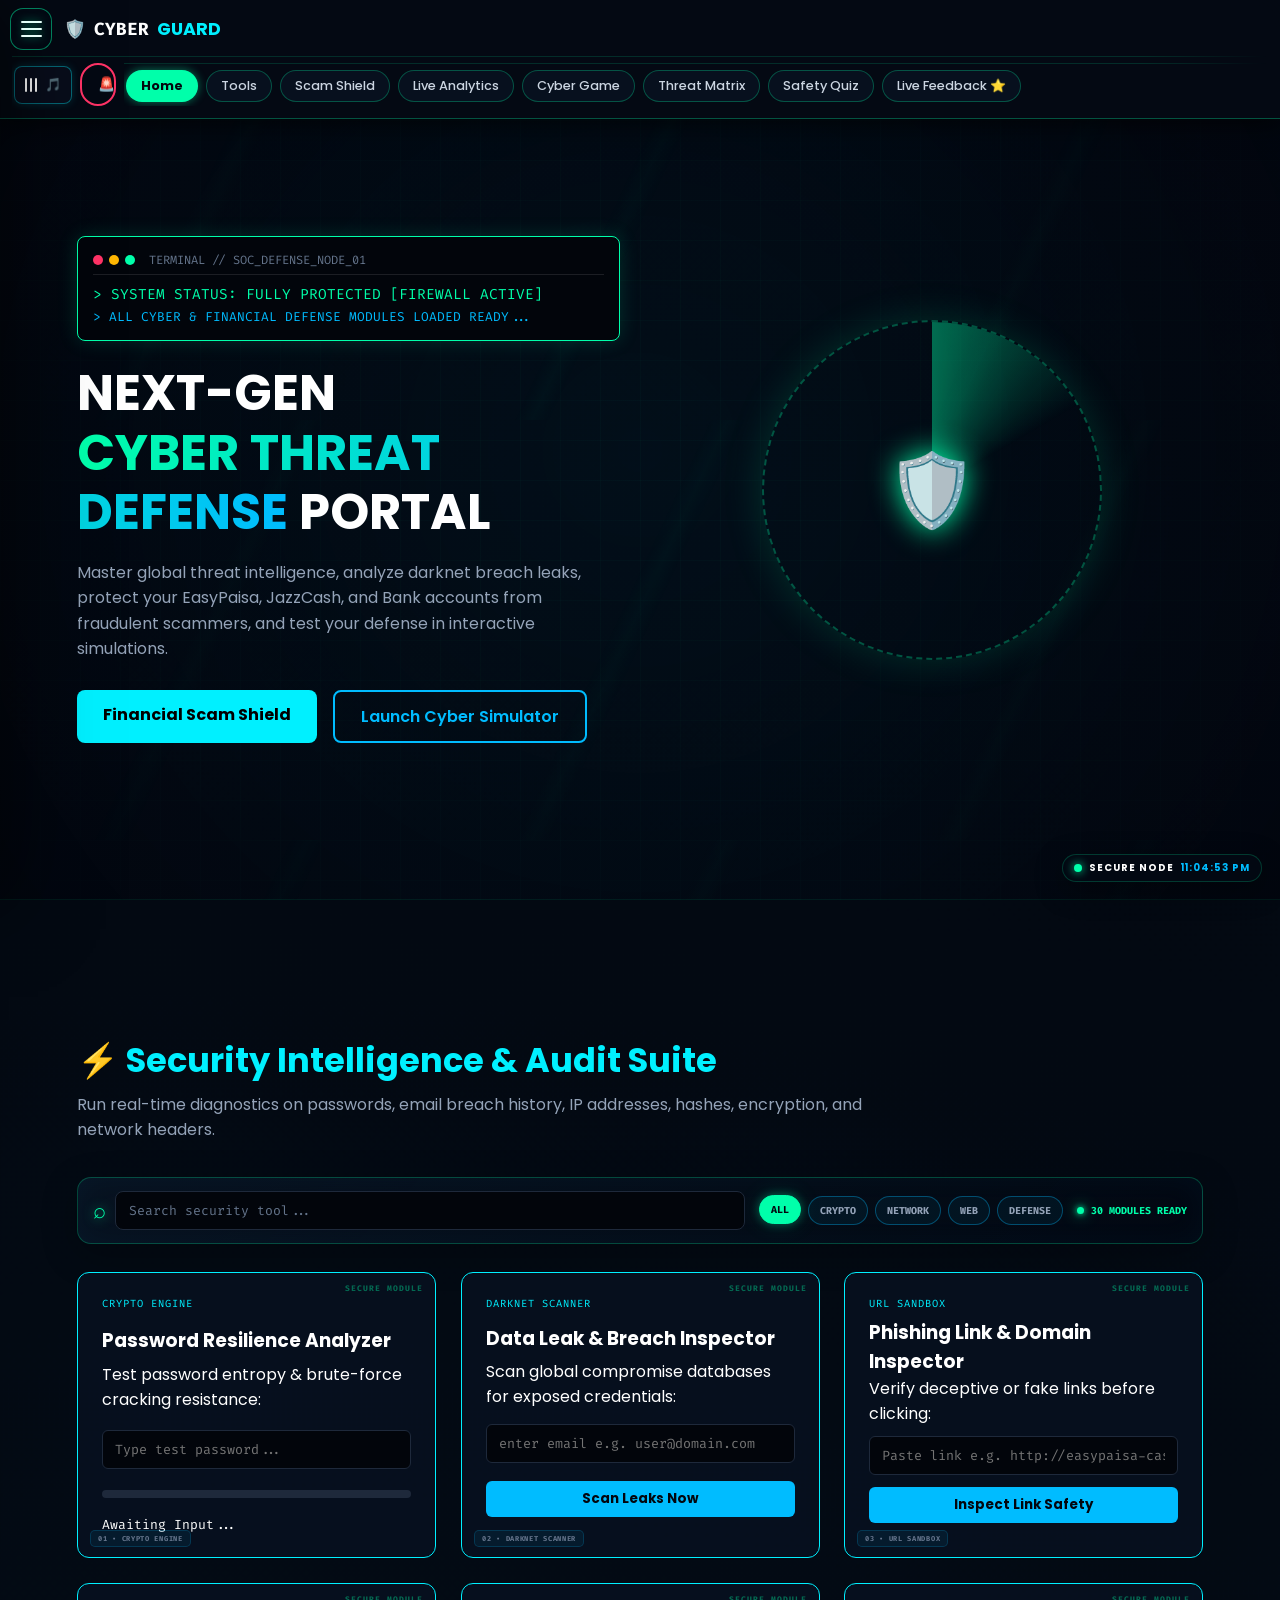
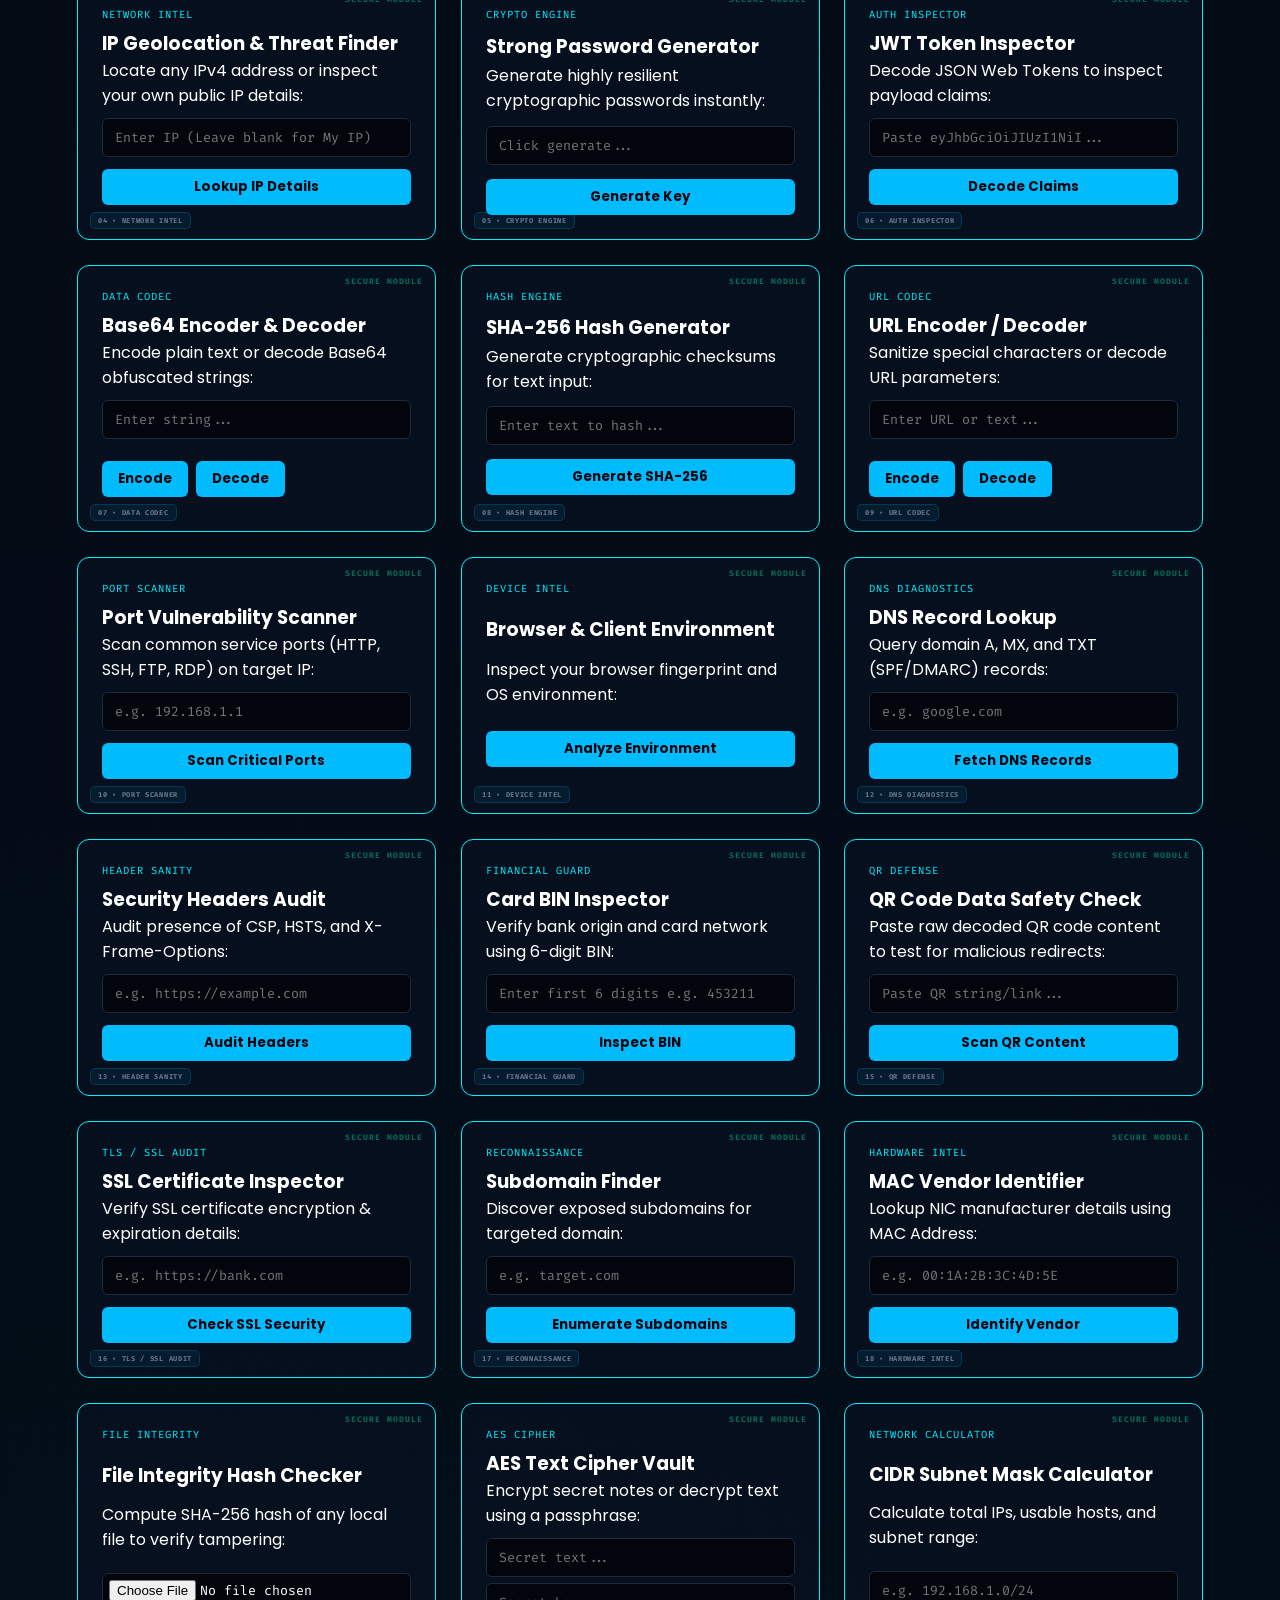
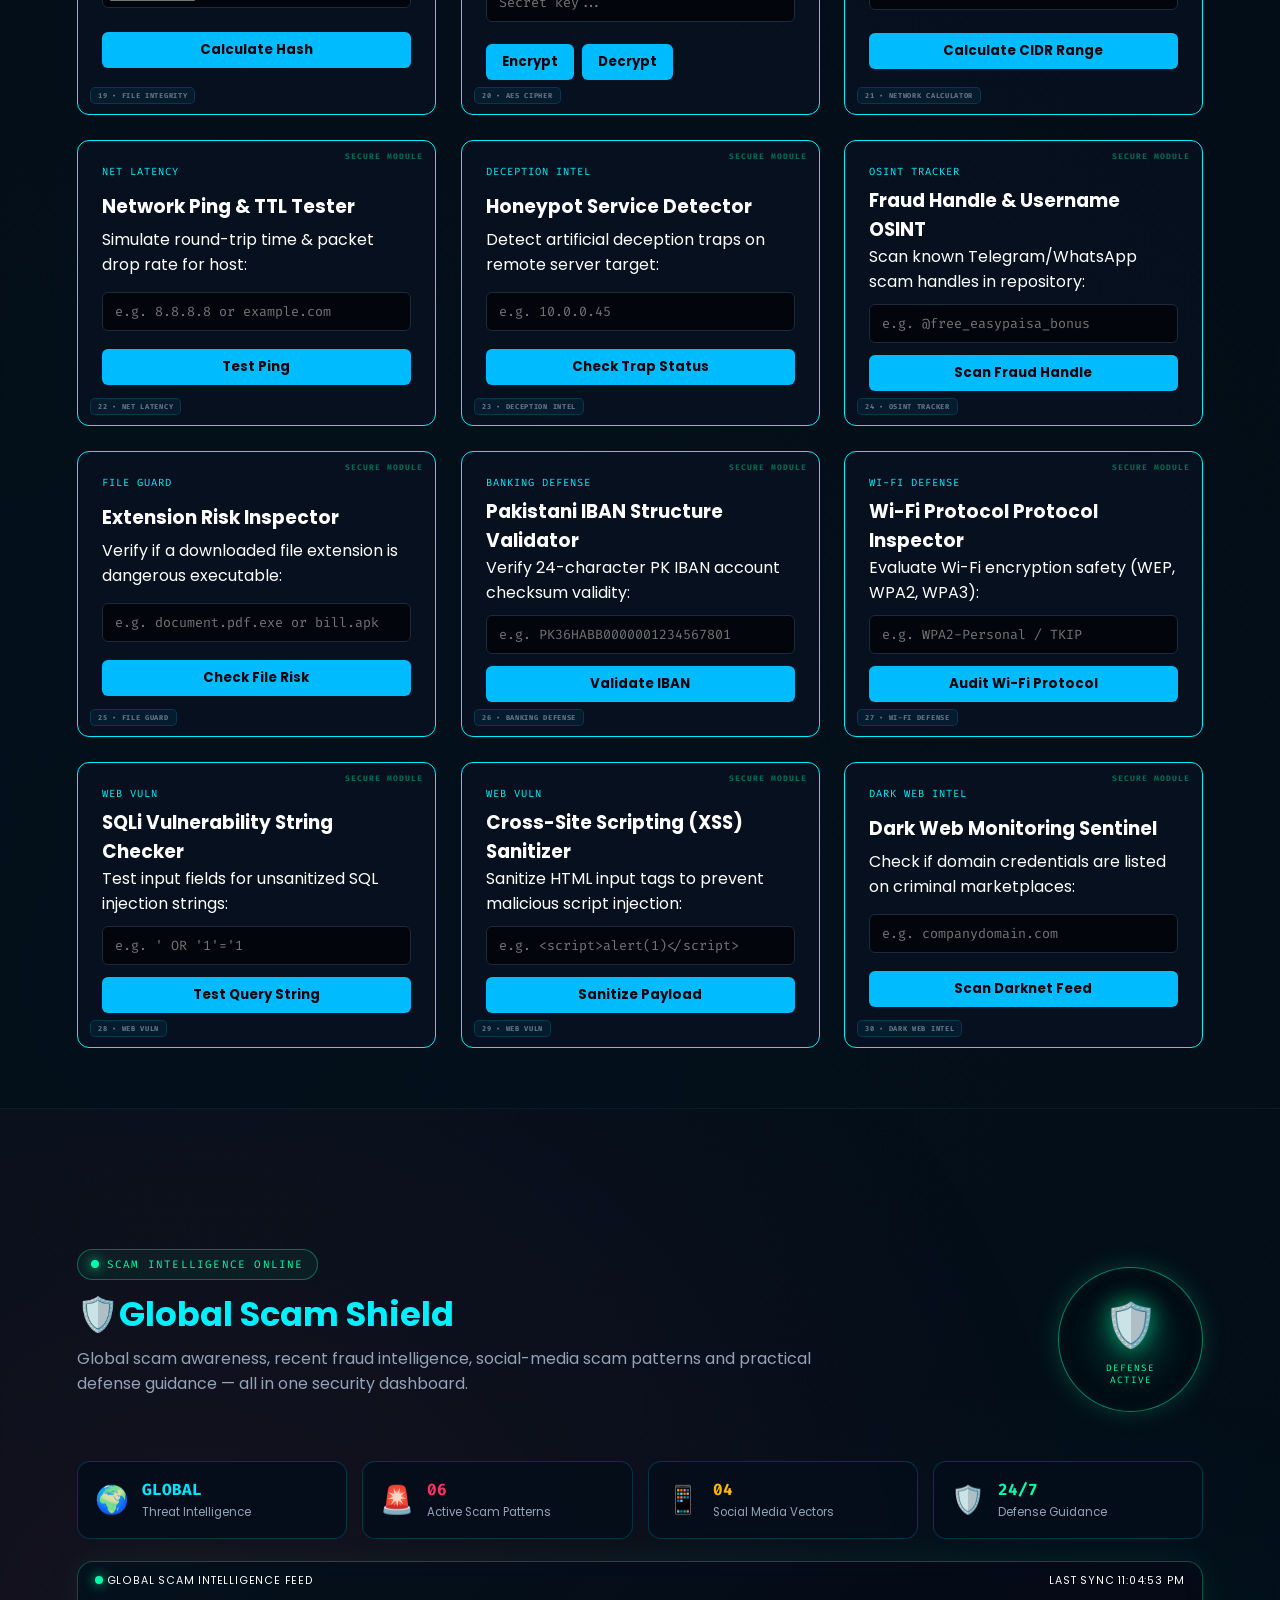
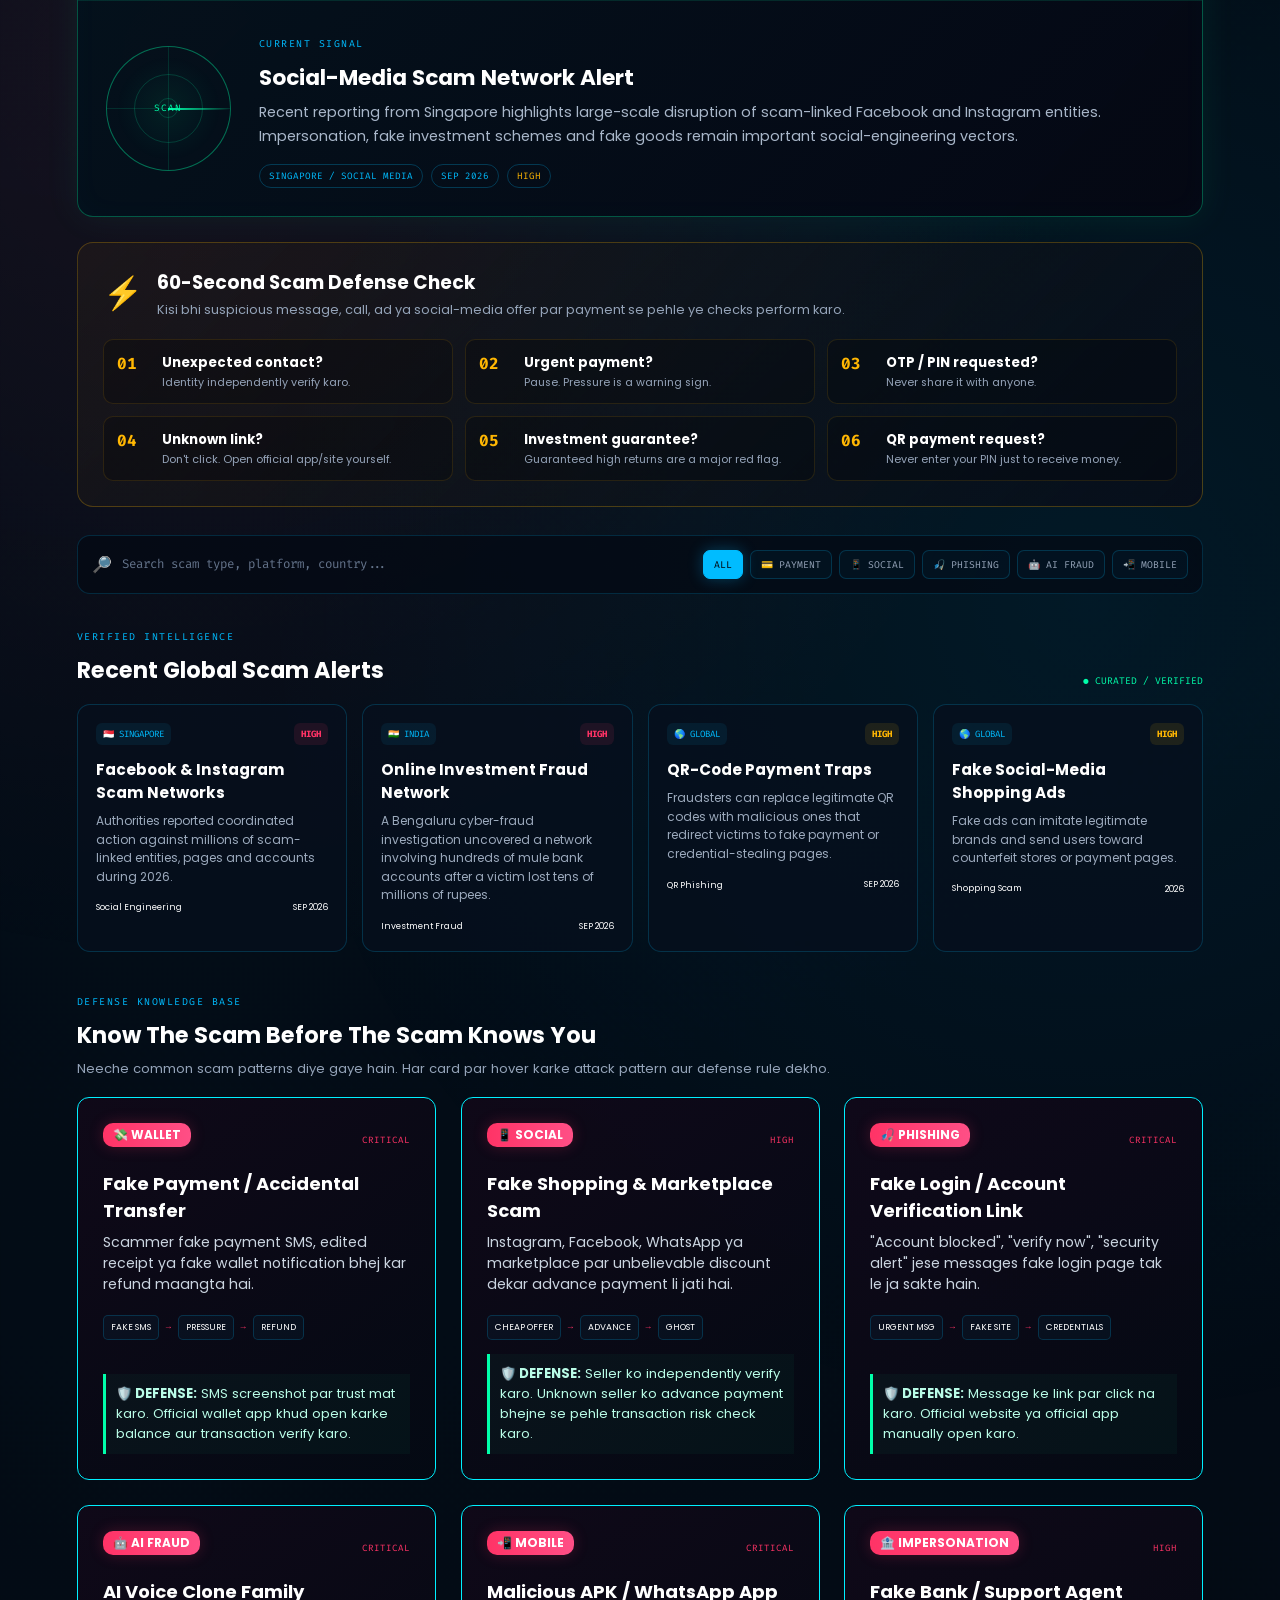
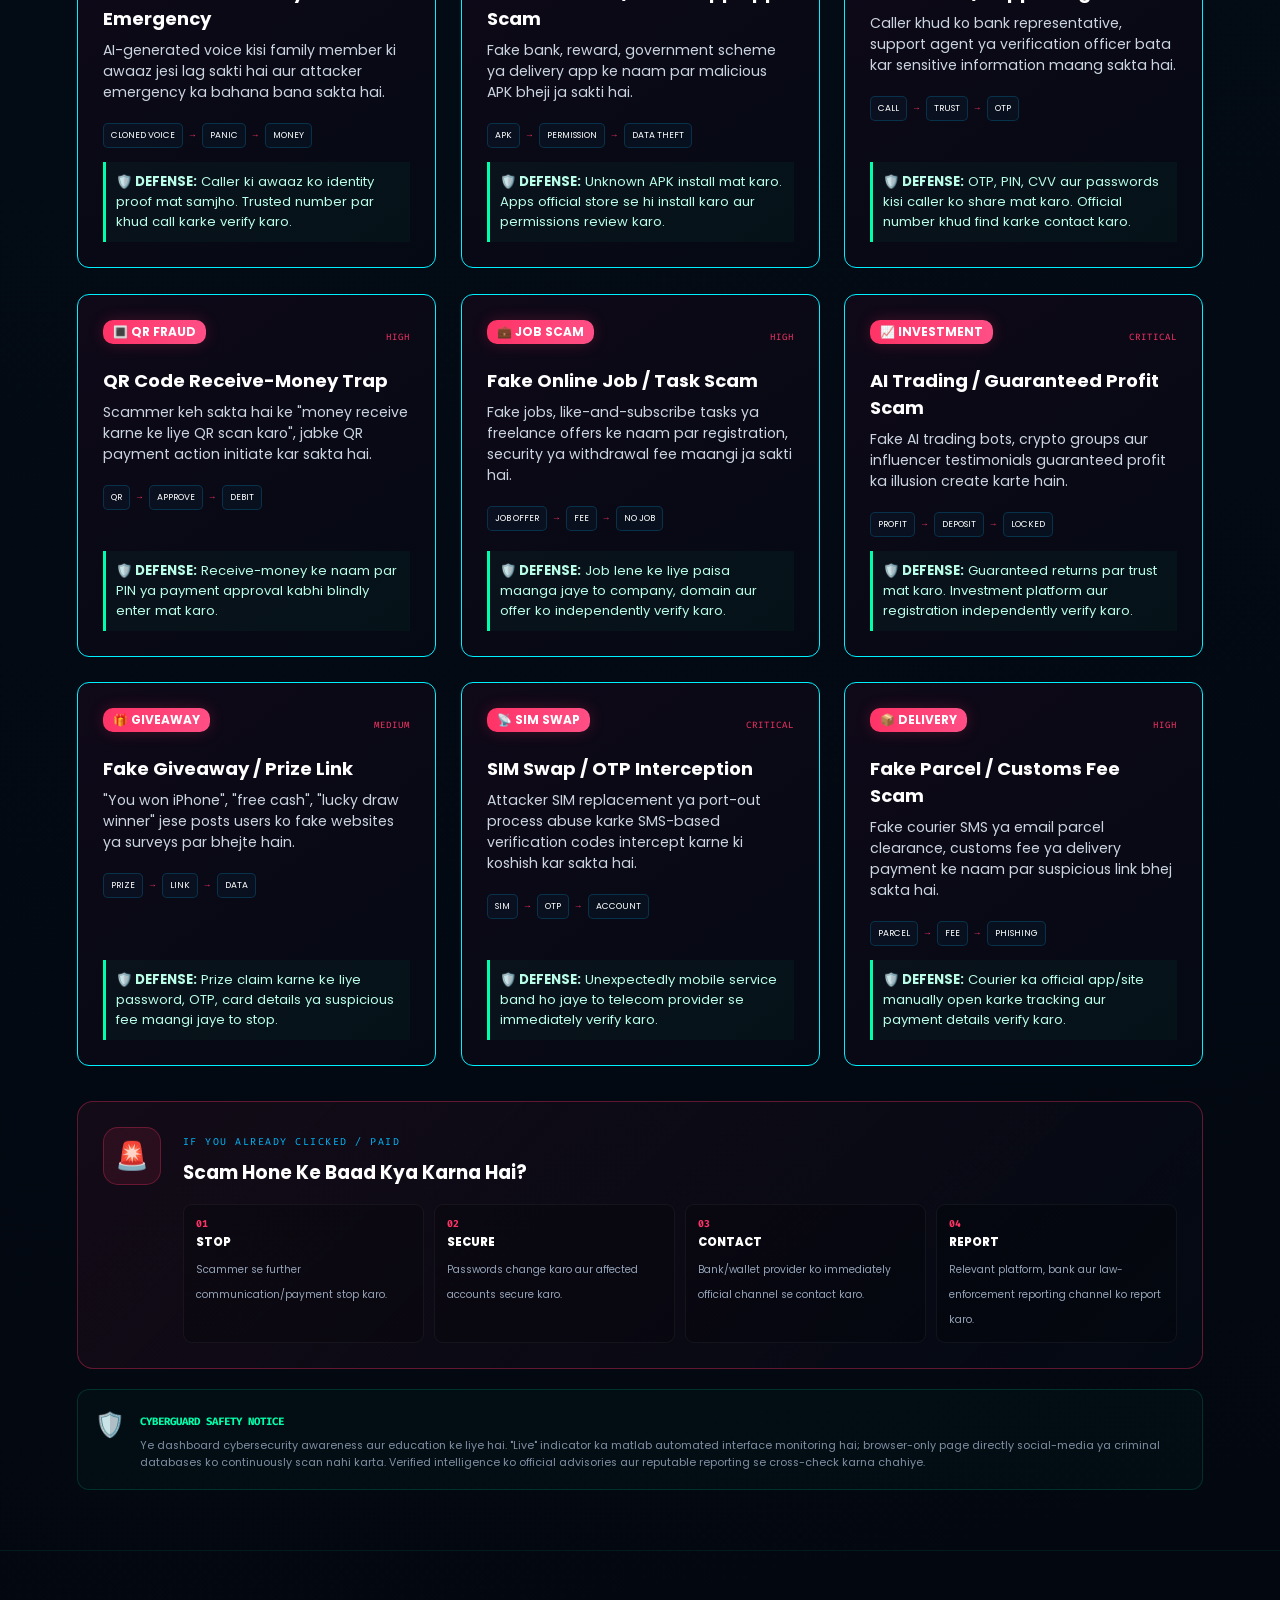
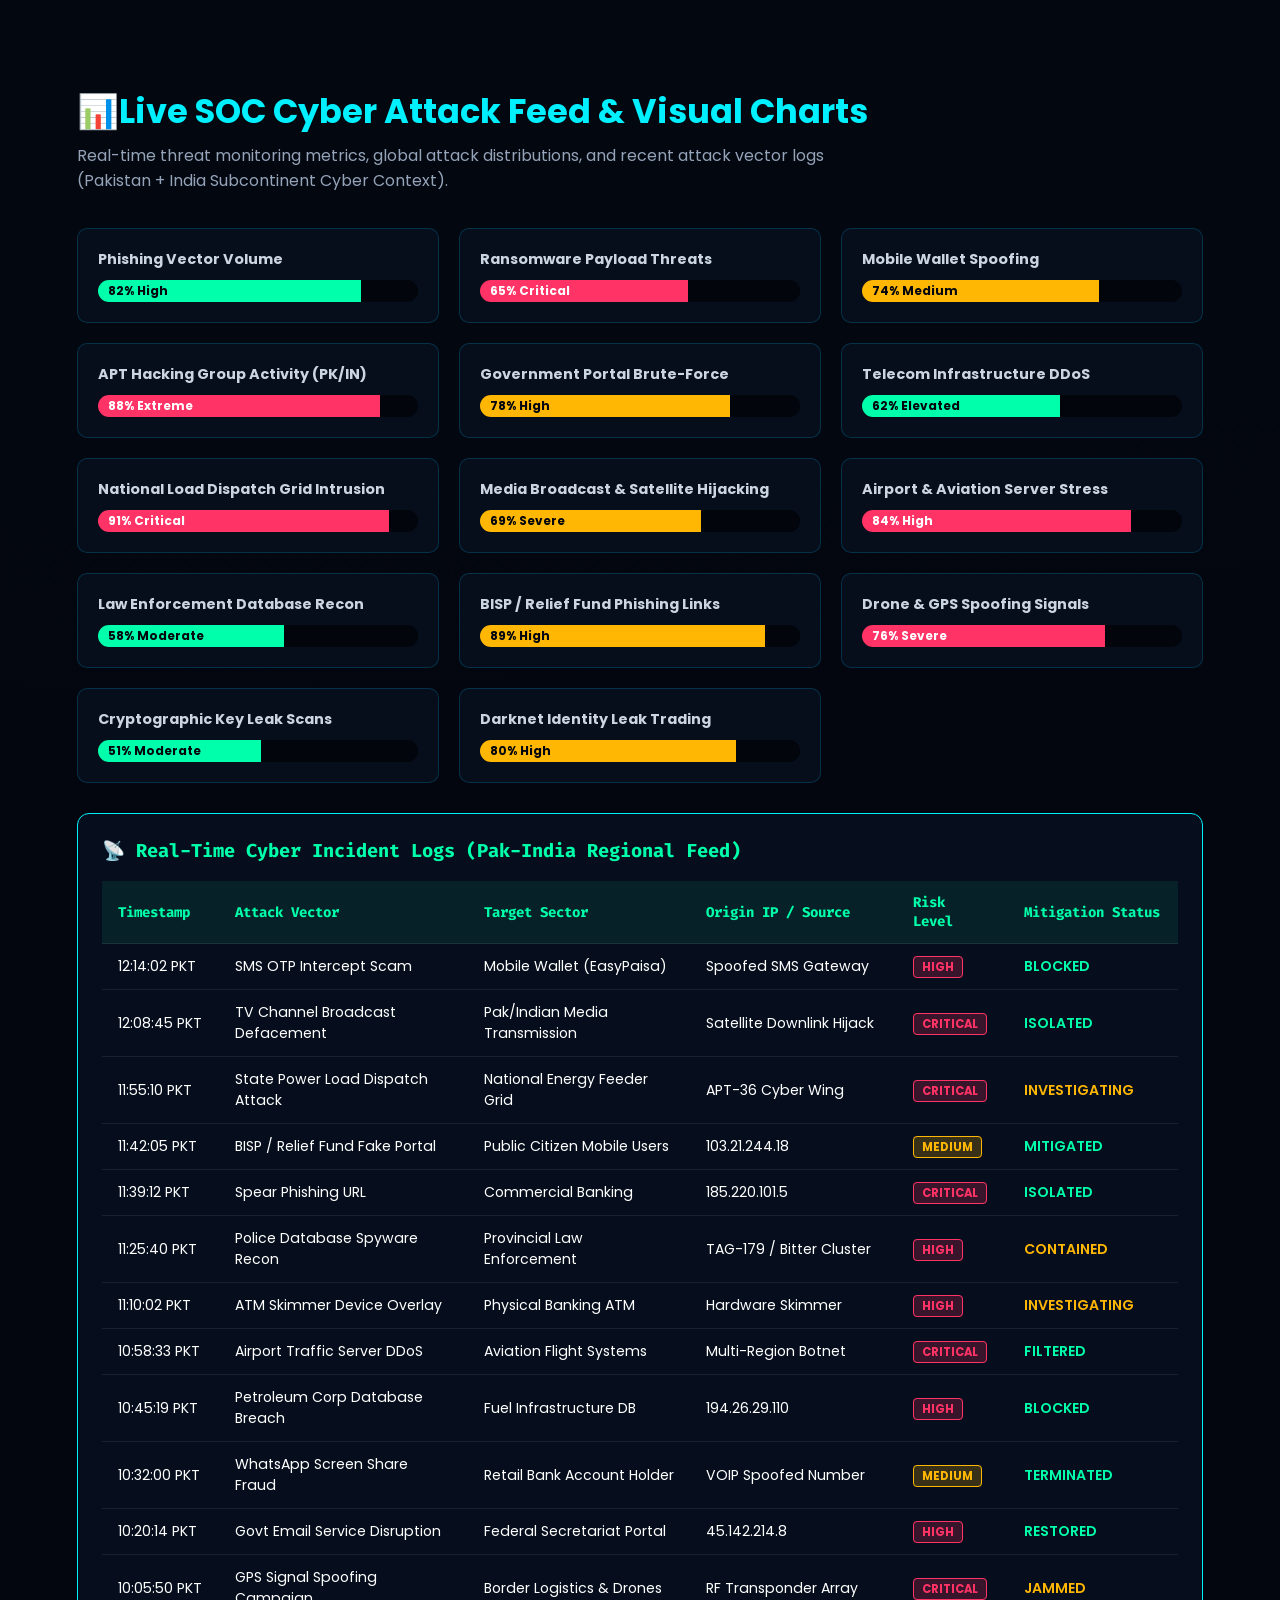
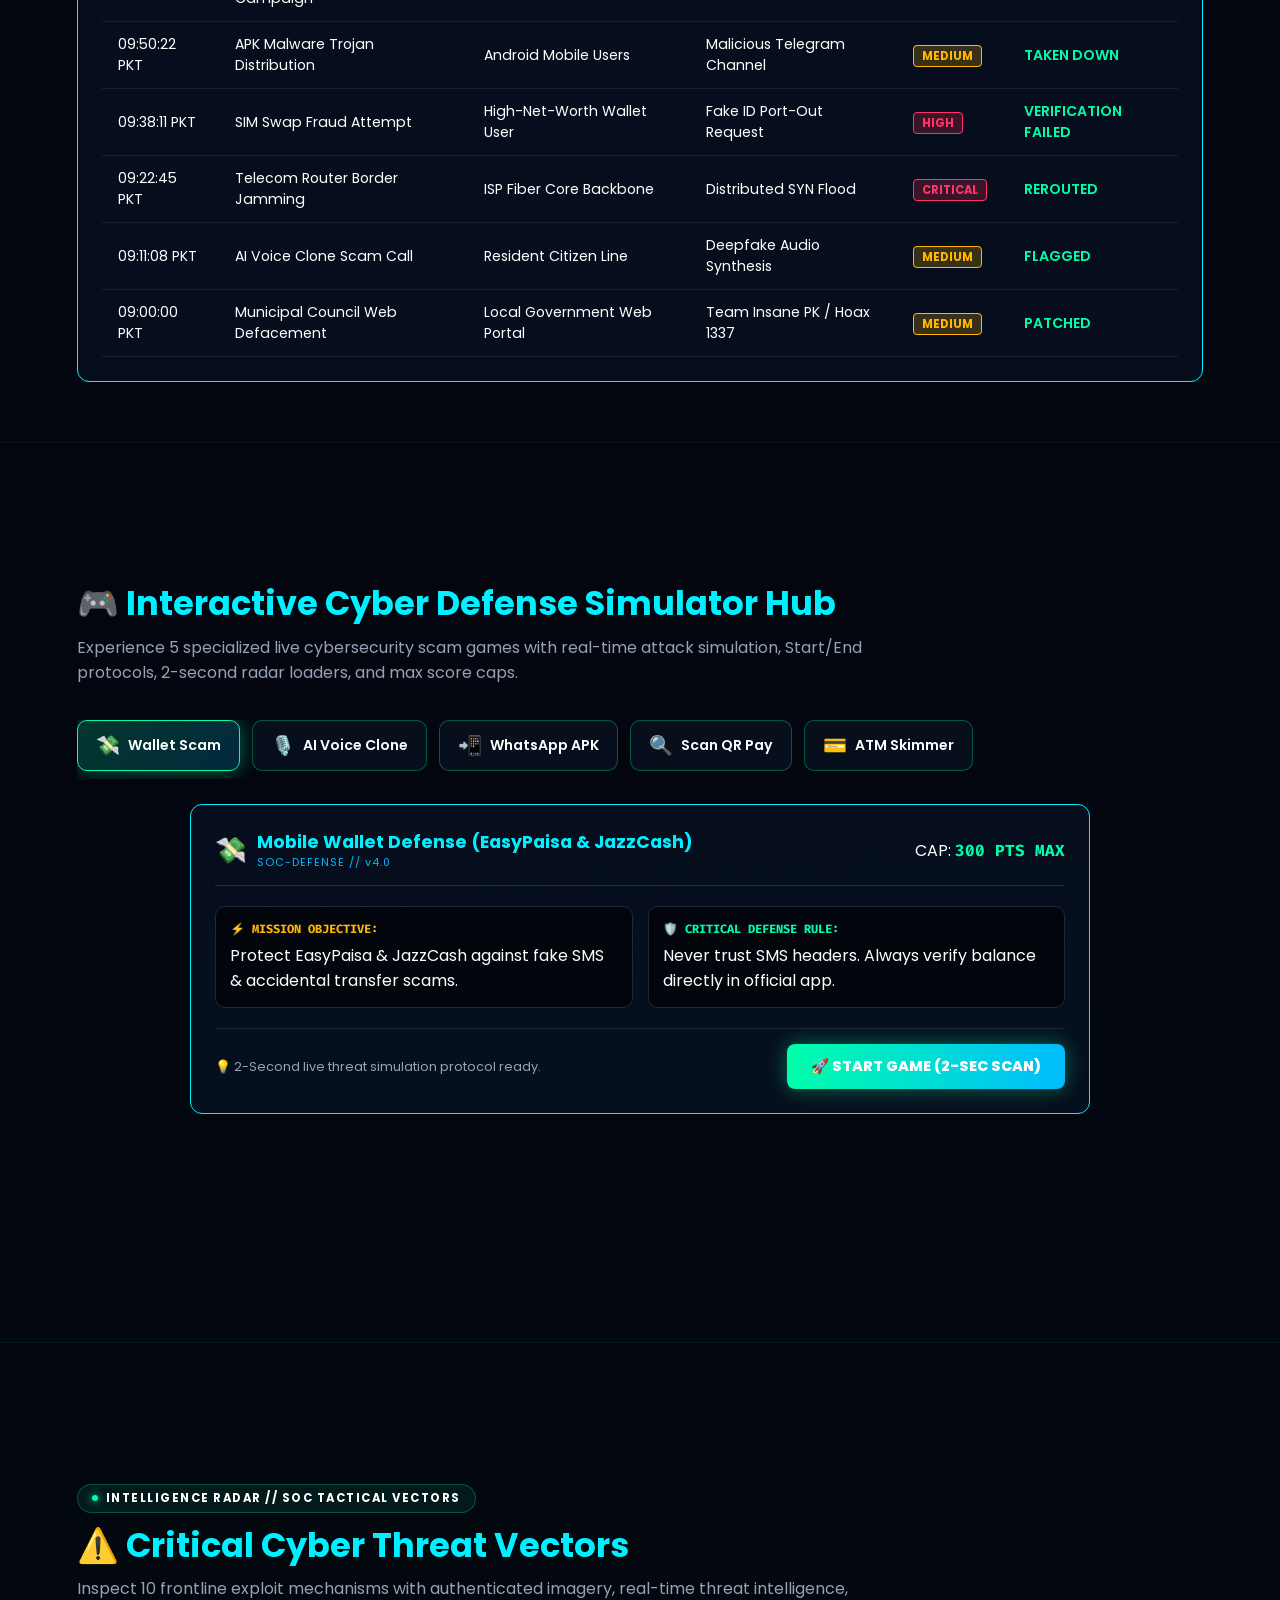
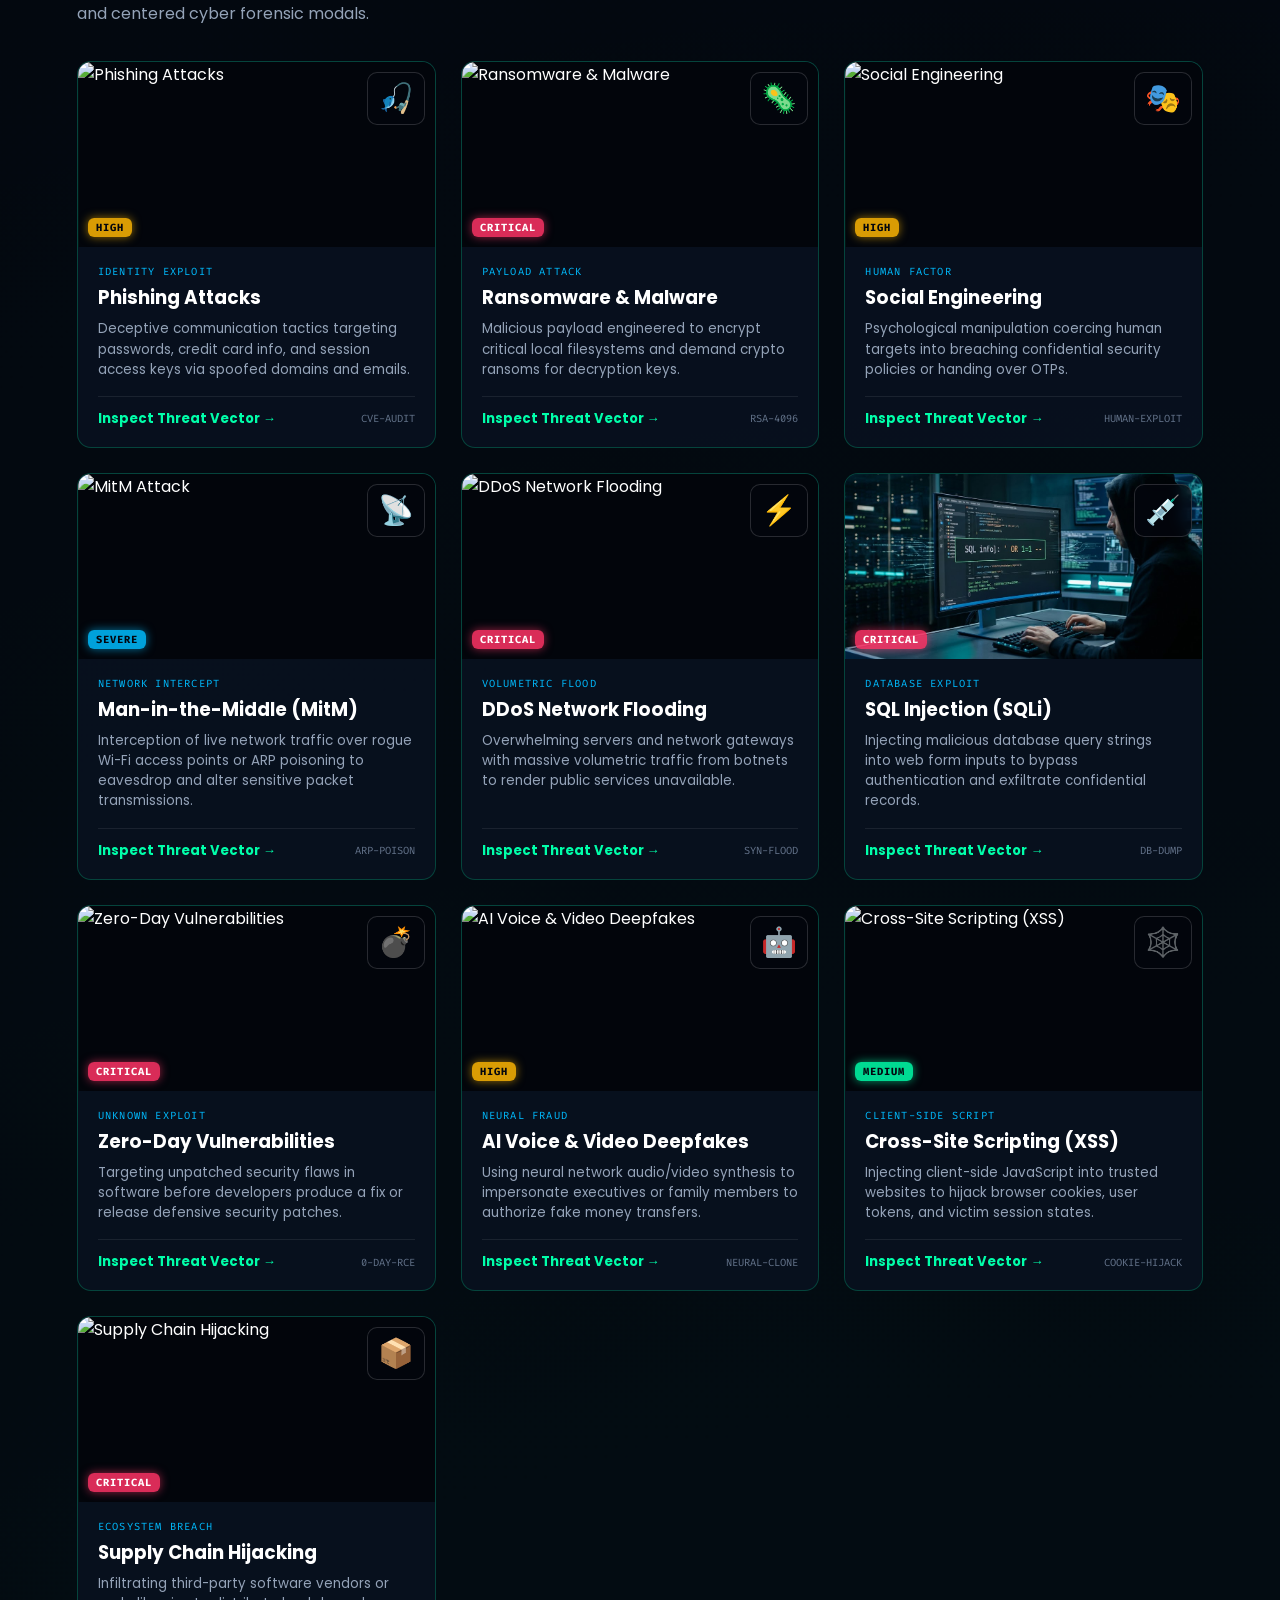
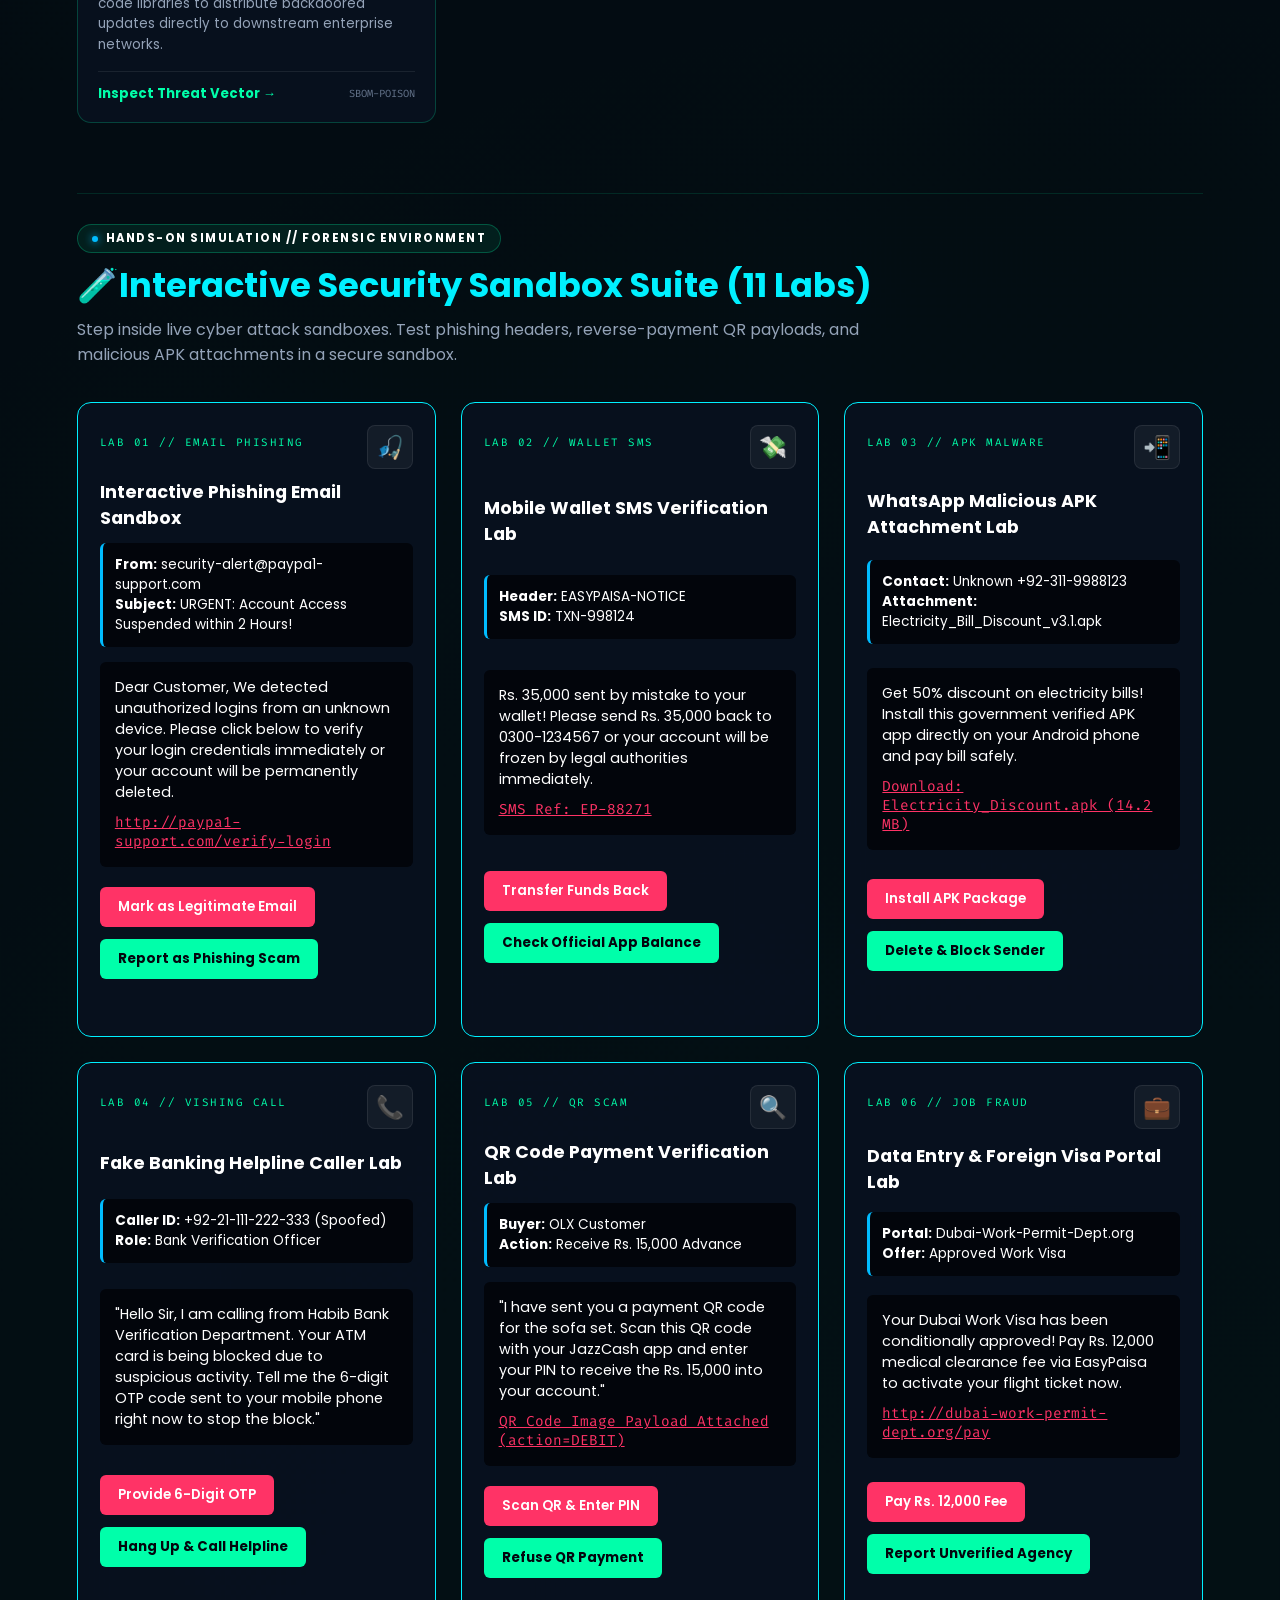
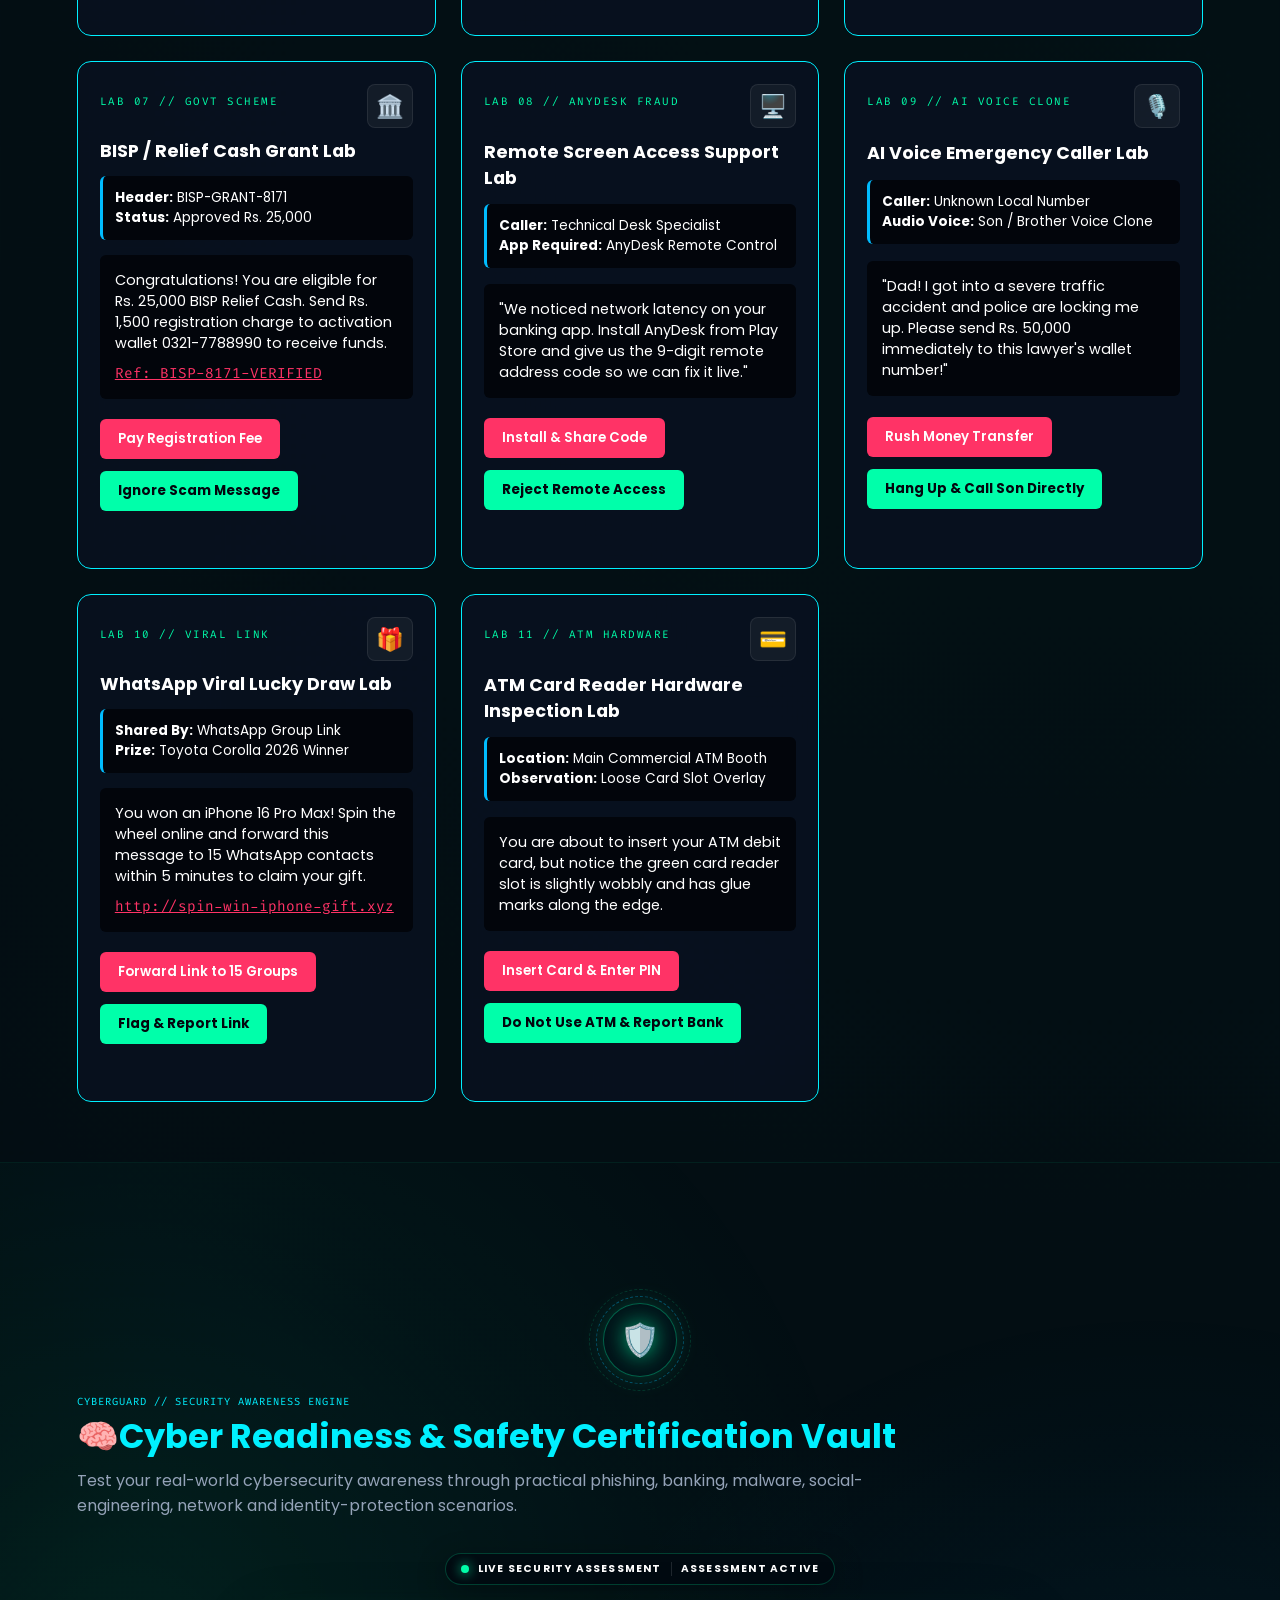
==== index.html @ d2a1e7de "Add files via upload" ====
<!DOCTYPE html>
<html lang="en">
<head>
    <meta charset="UTF-8">
    <meta name="viewport" content="width=device-width, initial-scale=1.0">
    <title>CYBER-GUARD // Global Threat Intelligence & Defense Portal</title>
    <link rel="stylesheet" href="style.css">
    <link href="https://fonts.googleapis.com/css2?family=Fira+Code:wght@400;600;700&family=Poppins:wght@300;400;600;700&family=Noto+Nastaliq+Urdu:wght@400;700&display=swap" rel="stylesheet">
</head>
<body>

    <!-- BACKGROUND GRID MATRIX EFFECT -->
    <div class="cyber-bg-overlay"></div>

    <!-- NAVBAR -->
    <nav class="navbar">

        <!-- VVIP CONTROL MENU -->
        <button class="menu-toggle" id="menuToggle" type="button"
                aria-label="Open control center" aria-controls="sidePanel" aria-expanded="false">
            <span></span><span></span><span></span>
        </button>

        <div class="menu-backdrop" id="menuBackdrop"></div>

        <aside class="side-panel" id="sidePanel" aria-hidden="true">
            <div class="side-panel-glow"></div>
            <div class="side-panel-header">
                <div>
                    <span class="side-kicker">CYBERGUARD // VVIP</span>
                    <h2>Control Center</h2>
                </div>
                <button class="side-close" id="sideClose" type="button" aria-label="Close menu">&times;</button>
            </div>

            <div class="side-status">
                <span class="status-dot"></span>
                <span>SYSTEM ONLINE</span>
                <span class="side-status-pulse"></span>
            </div>
<nav class="side-menu-links" aria-label="Live Cyber Threat Map">
    <a href="About-us.html#about-us" target="cyber_portal_tab" class="side-menu-item">
        <span class="side-menu-icon">ⓘ</span>
        <span><strong data-key="sideAboutTitle">About Us</strong><small data-key="sideAboutDesc">Mission & platform overview</small></span>
        <b>›</b>
    </a>
    <a href="About-us.html#contact-us" target="cyber_portal_tab" class="side-menu-item">
        <span class="side-menu-icon">✉</span>
        <span><strong data-key="sideContactTitle">Contact Us</strong><small data-key="sideContactDesc">Support & feedback channel</small></span>
        <b>›</b>
    </a>
    <a href="About-us.html#Live-Cyber-Threat-Map" target="cyber_portal_tab" class="side-menu-item">
        <span class="side-menu-icon">◈</span>
        <span><strong data-key="sideMapTitle">Live Cyber Threat Map</strong><small data-key="sideMapDesc">Dashboard & system status</small></span>
        <b>›</b>
    </a>
</nav>
            <div class="side-panel-footer">
                <span>THREAT DEFENSE NODE</span>
                <span>v5.0 // READY</span>
            </div>
        </aside>
        <div class="logo">
            <span class="shield-pulse">🛡️</span> CYBER<span class="highlight">GUARD</span> <span class="badge-v2">SOC v4.0</span>
        </div>
        <ul class="nav-links">
            <ul class="nav-links">
            <li><a href="#home" class="active" data-key="navHome">Home</a></li>
            <li><a href="#tools" data-key="navTools">Tools</a></li>
            <li><a href="#scam-alerts" data-key="navScams">Scam Shield</a></li>
            <li><a href="#analytics" data-key="navAnalytics">Live Analytics</a></li>
            <li><a href="#game" data-key="navGame">Cyber Game</a></li>
            <li><a href="#threats" data-key="navThreats">Threat Matrix</a></li>
            <li><a href="#quiz" data-key="navQuiz">Safety Quiz</a></li>
          <!-- NAYA (NEW) -->
<li><a href="#feedback" class="nav-feedback-highlight" data-key="navFeedback">Live Feedback ⭐</a></li>
        </ul>
        
       
          

            <!-- AUDIO PLAYER BUTTON -->
            <div class="audio-control-wrapper">
                <audio id="bgAudio" loop preload="auto">
                    <source src="Sound.mp3" type="audio/mpeg">
                    Your browser does not support the audio element.
                </audio>
                <button id="cyberAudioBtn" class="cyber-audio-btn" onclick="toggleCyberAudio()" title="Play Background Sound">
                    <span class="audio-waves-anim">
                        <span class="bar"></span>
                        <span class="bar"></span>
                        <span class="bar"></span>
                    </span>
                    <span id="audioBtnIcon" class="audio-icon">🎵</span>
                    <span id="audioBtnText" class="audio-text">Play Sound</span>
                </button>
            </div>

            <!-- EMERGENCY PROTOCOL BUTTON (Single Instance) -->
            <button class="btn-glow-danger" onclick="openModal('alertModal')" data-key="btnEmergency">🚨 Emergency Protocol</button>
        </div>
    </nav>
    <!-- SECTION 1: HERO / SOC HUB -->
    <section id="home" class="page-section hero-page">
        <div class="hero-container">
            <div class="hero-content">
                <div class="terminal-box">
                    <div class="terminal-header">
                        <span class="dot red"></span><span class="dot yellow"></span><span class="dot green"></span>
                        <span class="terminal-title">TERMINAL // SOC_DEFENSE_NODE_01</span>
                    </div>
                    <p class="typing-text" data-key="sysStatus">> SYSTEM STATUS: FULLY PROTECTED [FIREWALL ACTIVE]</p>
                    <p class="sub-typing" data-key="sysLoaded">> ALL CYBER & FINANCIAL DEFENSE MODULES LOADED READY...</p>
                </div>
                <h1 class="hero-title" data-key="heroTitle">NEXT-GEN <br><span class="cyber-text">CYBER THREAT DEFENSE</span> PORTAL</h1>
                <p class="hero-desc" data-key="heroDesc">Master global threat intelligence, analyze darknet breach leaks, protect your EasyPaisa, JazzCash, and Bank accounts from fraudulent scammers, and test your defense in interactive simulations.</p>
                <div class="hero-buttons">
                    <a href="#scam-alerts" class="btn-primary" data-key="btnScamGuide">Financial Scam Shield</a>
                    <a href="#game" class="btn-secondary" data-key="btnPlayGame">Launch Cyber Simulator</a>
                </div>
            </div>
            <div class="hero-visual">
                <div class="hud-circle-container">
                    <div class="radar-scan"></div>
                    <div class="hud-center-icon">🛡️</div>
                    <div class="hud-data-ring"></div>
                </div>
            </div>
        </div>
    </section>

    <!-- SECTION 2: SECURITY INTELLIGENCE & VIP TOOL SUITE (30 TOOLS) -->
    <section id="tools" class="page-section tools-page">
        <h2 class="section-title"><span class="icon">⚡</span> <span data-key="secToolsTitle">Security Intelligence & Audit Suite</span></h2>
        <p class="section-desc">Run real-time diagnostics on passwords, email breach history, IP addresses, hashes, encryption, and network headers.</p>
        <!-- CYBERGUARD TOOL COMMAND BAR -->
<div class="tools-command-bar">

    <div class="tools-search-wrap">
        <span class="tools-search-icon">⌕</span>

        <input
            id="toolSearch"
            type="search"
            autocomplete="off"
            placeholder="Search security tool..."
            aria-label="Search security tools"
        >
    </div>

    <div class="tools-filters">

        <button class="tool-filter active" type="button">
            ALL
        </button>

        <button class="tool-filter" type="button">
            CRYPTO
        </button>

        <button class="tool-filter" type="button">
            NETWORK
        </button>

        <button class="tool-filter" type="button">
            WEB
        </button>

        <button class="tool-filter" type="button">
            DEFENSE
        </button>

    </div>

    <div class="tools-status">
        <span class="tools-status-dot"></span>
        30 MODULES READY
    </div>

</div>
        <div class="tools-grid">
            
            <!-- 1. Password Analyzer -->
            <div class="tool-card glowing-card">
                <div class="card-tag">CRYPTO ENGINE</div>
                <h3 data-key="passTitle">Password Resilience Analyzer</h3>
                <p data-key="passDesc">Test password entropy & brute-force cracking resistance:</p>
                <div class="input-group">
                    <input type="password" id="passInput" placeholder="Type test password..." oninput="checkPasswordStrength()">
                </div>
                <div class="strength-bar-container">
                    <div id="strengthBar" class="strength-bar"></div>
                </div>
                <p id="strengthText" class="strength-text" data-key="passAwait">Awaiting Input...</p>
            </div>

            <!-- 2. Email Breach Inspector -->
            <div class="tool-card glowing-card">
                <div class="card-tag">DARKNET SCANNER</div>
                <h3 data-key="breachTitle">Data Leak & Breach Inspector</h3>
                <p data-key="breachDesc">Scan global compromise databases for exposed credentials:</p>
                <div class="input-group">
                    <input type="email" id="emailInput" placeholder="enter email e.g. user@domain.com">
                </div>
                <button class="btn-primary-small" onclick="simulateBreachCheck()" data-key="btnScan">Scan Leaks Now</button>
                <p id="breachResult" class="breach-result-text"></p>
            </div>

            <!-- 3. Phishing Link Inspector -->
            <div class="tool-card glowing-card">
                <div class="card-tag">URL SANDBOX</div>
                <h3 data-key="linkTitle">Phishing Link & Domain Inspector</h3>
                <p data-key="linkDesc">Verify deceptive or fake links before clicking:</p>
                <div class="input-group">
                    <input type="text" id="urlInput" placeholder="Paste link e.g. http://easypaisa-cashbonus.com">
                </div>
                <button class="btn-primary-small" onclick="inspectURL()" data-key="btnCheckURL">Inspect Link Safety</button>
                <p id="urlResult" class="breach-result-text"></p>
            </div>

            <!-- 4. IP Geolocation Lookup -->
            <div class="tool-card glowing-card">
                <div class="card-tag">NETWORK INTEL</div>
                <h3>IP Geolocation & Threat Finder</h3>
                <p>Locate any IPv4 address or inspect your own public IP details:</p>
                <div class="input-group">
                    <input type="text" id="ipInput" placeholder="Enter IP (Leave blank for My IP)">
                </div>
                <button class="btn-primary-small" onclick="lookupIP()">Lookup IP Details</button>
                <p id="ipResult" class="breach-result-text"></p>
            </div>

            <!-- 5. Secure Password Generator -->
            <div class="tool-card glowing-card">
                <div class="card-tag">CRYPTO ENGINE</div>
                <h3>Strong Password Generator</h3>
                <p>Generate highly resilient cryptographic passwords instantly:</p>
                <div class="input-group">
                    <input type="text" id="genPassOutput" readonly placeholder="Click generate...">
                </div>
                <button class="btn-primary-small" onclick="generatePassword()">Generate Key</button>
            </div>

            <!-- 6. JWT Decoder & Inspector -->
            <div class="tool-card glowing-card">
                <div class="card-tag">AUTH INSPECTOR</div>
                <h3>JWT Token Inspector</h3>
                <p>Decode JSON Web Tokens to inspect payload claims:</p>
                <div class="input-group">
                    <input type="text" id="jwtInput" placeholder="Paste eyJhbGciOiJIUzI1NiI...">
                </div>
                <button class="btn-primary-small" onclick="decodeJWT()">Decode Claims</button>
                <p id="jwtResult" class="breach-result-text"></p>
            </div>

            <!-- 7. Base64 Encoder / Decoder -->
            <div class="tool-card glowing-card">
                <div class="card-tag">DATA CODEC</div>
                <h3>Base64 Encoder & Decoder</h3>
                <p>Encode plain text or decode Base64 obfuscated strings:</p>
                <div class="input-group">
                    <input type="text" id="base64Input" placeholder="Enter string...">
                </div>
                <div style="display: flex; gap: 8px; margin-top: 10px;">
                    <button class="btn-primary-small" onclick="handleBase64('encode')">Encode</button>
                    <button class="btn-primary-small" onclick="handleBase64('decode')">Decode</button>
                </div>
                <p id="base64Result" class="breach-result-text"></p>
            </div>

            <!-- 8. Hash Generator (SHA-256) -->
            <div class="tool-card glowing-card">
                <div class="card-tag">HASH ENGINE</div>
                <h3>SHA-256 Hash Generator</h3>
                <p>Generate cryptographic checksums for text input:</p>
                <div class="input-group">
                    <input type="text" id="hashInput" placeholder="Enter text to hash...">
                </div>
                <button class="btn-primary-small" onclick="generateHash()">Generate SHA-256</button>
                <p id="hashResult" class="breach-result-text"></p>
            </div>

            <!-- 9. URL Encoder / Decoder -->
            <div class="tool-card glowing-card">
                <div class="card-tag">URL CODEC</div>
                <h3>URL Encoder / Decoder</h3>
                <p>Sanitize special characters or decode URL parameters:</p>
                <div class="input-group">
                    <input type="text" id="urlCodecInput" placeholder="Enter URL or text...">
                </div>
                <div style="display: flex; gap: 8px; margin-top: 10px;">
                    <button class="btn-primary-small" onclick="handleURLCodec('encode')">Encode</button>
                    <button class="btn-primary-small" onclick="handleURLCodec('decode')">Decode</button>
                </div>
                <p id="urlCodecResult" class="breach-result-text"></p>
            </div>

            <!-- 10. Port Scanner Simulator -->
            <div class="tool-card glowing-card">
                <div class="card-tag">PORT SCANNER</div>
                <h3>Port Vulnerability Scanner</h3>
                <p>Scan common service ports (HTTP, SSH, FTP, RDP) on target IP:</p>
                <div class="input-group">
                    <input type="text" id="portScanInput" placeholder="e.g. 192.168.1.1">
                </div>
                <button class="btn-primary-small" onclick="scanPorts()">Scan Critical Ports</button>
                <p id="portScanResult" class="breach-result-text"></p>
            </div>

            <!-- 11. User-Agent & Device Analyzer -->
            <div class="tool-card glowing-card">
                <div class="card-tag">DEVICE INTEL</div>
                <h3>Browser & Client Environment</h3>
                <p>Inspect your browser fingerprint and OS environment:</p>
                <button class="btn-primary-small" onclick="analyzeUserAgent()">Analyze Environment</button>
                <p id="uaResult" class="breach-result-text"></p>
            </div>

            <!-- 12. DNS Record Lookup -->
            <div class="tool-card glowing-card">
                <div class="card-tag">DNS DIAGNOSTICS</div>
                <h3>DNS Record Lookup</h3>
                <p>Query domain A, MX, and TXT (SPF/DMARC) records:</p>
                <div class="input-group">
                    <input type="text" id="dnsInput" placeholder="e.g. google.com">
                </div>
                <button class="btn-primary-small" onclick="lookupDNS()">Fetch DNS Records</button>
                <p id="dnsResult" class="breach-result-text"></p>
            </div>

            <!-- 13. HTTP Header Analyzer -->
            <div class="tool-card glowing-card">
                <div class="card-tag">HEADER SANITY</div>
                <h3>Security Headers Audit</h3>
                <p>Audit presence of CSP, HSTS, and X-Frame-Options:</p>
                <div class="input-group">
                    <input type="text" id="headerInput" placeholder="e.g. https://example.com">
                </div>
                <button class="btn-primary-small" onclick="auditSecurityHeaders()">Audit Headers</button>
                <p id="headerResult" class="breach-result-text"></p>
            </div>

            <!-- 14. Credit/Debit Card BIN Checker -->
            <div class="tool-card glowing-card">
                <div class="card-tag">FINANCIAL GUARD</div>
                <h3>Card BIN Inspector</h3>
                <p>Verify bank origin and card network using 6-digit BIN:</p>
                <div class="input-group">
                    <input type="text" id="binInput" maxlength="6" placeholder="Enter first 6 digits e.g. 453211">
                </div>
                <button class="btn-primary-small" onclick="checkBIN()">Inspect BIN</button>
                <p id="binResult" class="breach-result-text"></p>
            </div>

            <!-- 15. QR Code Link Safety Scanner -->
            <div class="tool-card glowing-card">
                <div class="card-tag">QR DEFENSE</div>
                <h3>QR Code Data Safety Check</h3>
                <p>Paste raw decoded QR code content to test for malicious redirects:</p>
                <div class="input-group">
                    <input type="text" id="qrInput" placeholder="Paste QR string/link...">
                </div>
                <button class="btn-primary-small" onclick="checkQRData()">Scan QR Content</button>
                <p id="qrResult" class="breach-result-text"></p>
            </div>

            <!-- 16. SSL Certificate Validity Inspector -->
            <div class="tool-card glowing-card">
                <div class="card-tag">TLS / SSL AUDIT</div>
                <h3>SSL Certificate Inspector</h3>
                <p>Verify SSL certificate encryption & expiration details:</p>
                <div class="input-group">
                    <input type="text" id="sslInput" placeholder="e.g. https://bank.com">
                </div>
                <button class="btn-primary-small" onclick="checkSSL()">Check SSL Security</button>
                <p id="sslResult" class="breach-result-text"></p>
            </div>

            <!-- 17. Subdomain Enumerator -->
            <div class="tool-card glowing-card">
                <div class="card-tag">RECONNAISSANCE</div>
                <h3>Subdomain Finder</h3>
                <p>Discover exposed subdomains for targeted domain:</p>
                <div class="input-group">
                    <input type="text" id="subdomainInput" placeholder="e.g. target.com">
                </div>
                <button class="btn-primary-small" onclick="findSubdomains()">Enumerate Subdomains</button>
                <p id="subdomainResult" class="breach-result-text"></p>
            </div>

            <!-- 18. MAC Address Vendor Lookup -->
            <div class="tool-card glowing-card">
                <div class="card-tag">HARDWARE INTEL</div>
                <h3>MAC Vendor Identifier</h3>
                <p>Lookup NIC manufacturer details using MAC Address:</p>
                <div class="input-group">
                    <input type="text" id="macInput" placeholder="e.g. 00:1A:2B:3C:4D:5E">
                </div>
                <button class="btn-primary-small" onclick="checkMAC()">Identify Vendor</button>
                <p id="macResult" class="breach-result-text"></p>
            </div>

            <!-- 19. Local File Hash Calculator -->
            <div class="tool-card glowing-card">
                <div class="card-tag">FILE INTEGRITY</div>
                <h3>File Integrity Hash Checker</h3>
                <p>Compute SHA-256 hash of any local file to verify tampering:</p>
                <div class="input-group">
                    <input type="file" id="fileHashInput" style="padding: 6px;">
                </div>
                <button class="btn-primary-small" onclick="calculateFileHash()">Calculate Hash</button>
                <p id="fileHashResult" class="breach-result-text"></p>
            </div>

            <!-- 20. Simple Text Cipher (AES Engine) -->
            <div class="tool-card glowing-card">
                <div class="card-tag">AES CIPHER</div>
                <h3>AES Text Cipher Vault</h3>
                <p>Encrypt secret notes or decrypt text using a passphrase:</p>
                <div class="input-group">
                    <input type="text" id="aesTextInput" placeholder="Secret text...">
                    <input type="text" id="aesKeyInput" placeholder="Secret key..." style="margin-top: 6px;">
                </div>
                <div style="display: flex; gap: 8px; margin-top: 10px;">
                    <button class="btn-primary-small" onclick="handleAES('encrypt')">Encrypt</button>
                    <button class="btn-primary-small" onclick="handleAES('decrypt')">Decrypt</button>
                </div>
                <p id="aesResult" class="breach-result-text"></p>
            </div>

            <!-- 21. Subnet / CIDR Calculator -->
            <div class="tool-card glowing-card">
                <div class="card-tag">NETWORK CALCULATOR</div>
                <h3>CIDR Subnet Mask Calculator</h3>
                <p>Calculate total IPs, usable hosts, and subnet range:</p>
                <div class="input-group">
                    <input type="text" id="cidrInput" placeholder="e.g. 192.168.1.0/24">
                </div>
                <button class="btn-primary-small" onclick="calculateCIDR()">Calculate CIDR Range</button>
                <p id="cidrResult" class="breach-result-text"></p>
            </div>

            <!-- 22. Ping & Latency Simulator -->
            <div class="tool-card glowing-card">
                <div class="card-tag">NET LATENCY</div>
                <h3>Network Ping & TTL Tester</h3>
                <p>Simulate round-trip time & packet drop rate for host:</p>
                <div class="input-group">
                    <input type="text" id="pingInput" placeholder="e.g. 8.8.8.8 or example.com">
                </div>
                <button class="btn-primary-small" onclick="simulatePing()">Test Ping</button>
                <p id="pingResult" class="breach-result-text"></p>
            </div>

            <!-- 23. Honeypot Detector -->
            <div class="tool-card glowing-card">
                <div class="card-tag">DECEPTION INTEL</div>
                <h3>Honeypot Service Detector</h3>
                <p>Detect artificial deception traps on remote server target:</p>
                <div class="input-group">
                    <input type="text" id="honeypotInput" placeholder="e.g. 10.0.0.45">
                </div>
                <button class="btn-primary-small" onclick="detectHoneypot()">Check Trap Status</button>
                <p id="honeypotResult" class="breach-result-text"></p>
            </div>

            <!-- 24. Social Media Scam Handle Search -->
            <div class="tool-card glowing-card">
                <div class="card-tag">OSINT TRACKER</div>
                <h3>Fraud Handle & Username OSINT</h3>
                <p>Scan known Telegram/WhatsApp scam handles in repository:</p>
                <div class="input-group">
                    <input type="text" id="handleInput" placeholder="e.g. @free_easypaisa_bonus">
                </div>
                <button class="btn-primary-small" onclick="searchScamHandle()">Scan Fraud Handle</button>
                <p id="handleResult" class="breach-result-text"></p>
            </div>

            <!-- 25. Malicious File Extension Checker -->
            <div class="tool-card glowing-card">
                <div class="card-tag">FILE GUARD</div>
                <h3>Extension Risk Inspector</h3>
                <p>Verify if a downloaded file extension is dangerous executable:</p>
                <div class="input-group">
                    <input type="text" id="extInput" placeholder="e.g. document.pdf.exe or bill.apk">
                </div>
                <button class="btn-primary-small" onclick="checkFileExtension()">Check File Risk</button>
                <p id="extResult" class="breach-result-text"></p>
            </div>

            <!-- 26. IBAN Verification Engine -->
            <div class="tool-card glowing-card">
                <div class="card-tag">BANKING DEFENSE</div>
                <h3>Pakistani IBAN Structure Validator</h3>
                <p>Verify 24-character PK IBAN account checksum validity:</p>
                <div class="input-group">
                    <input type="text" id="ibanInput" placeholder="e.g. PK36HABB0000001234567801">
                </div>
                <button class="btn-primary-small" onclick="validateIBAN()">Validate IBAN</button>
                <p id="ibanResult" class="breach-result-text"></p>
            </div>

            <!-- 27. Wireless Security Analyzer -->
            <div class="tool-card glowing-card">
                <div class="card-tag">WI-FI DEFENSE</div>
                <h3>Wi-Fi Protocol Protocol Inspector</h3>
                <p>Evaluate Wi-Fi encryption safety (WEP, WPA2, WPA3):</p>
                <div class="input-group">
                    <input type="text" id="wifiInput" placeholder="e.g. WPA2-Personal / TKIP">
                </div>
                <button class="btn-primary-small" onclick="analyzeWiFi()">Audit Wi-Fi Protocol</button>
                <p id="wifiResult" class="breach-result-text"></p>
            </div>

            <!-- 28. SQL Injection Query Payload Tester -->
            <div class="tool-card glowing-card">
                <div class="card-tag">WEB VULN</div>
                <h3>SQLi Vulnerability String Checker</h3>
                <p>Test input fields for unsanitized SQL injection strings:</p>
                <div class="input-group">
                    <input type="text" id="sqliInput" placeholder="e.g. ' OR '1'='1">
                </div>
                <button class="btn-primary-small" onclick="checkSQLi()">Test Query String</button>
                <p id="sqliResult" class="breach-result-text"></p>
            </div>

            <!-- 29. XSS Payload Sanitizer -->
            <div class="tool-card glowing-card">
                <div class="card-tag">WEB VULN</div>
                <h3>Cross-Site Scripting (XSS) Sanitizer</h3>
                <p>Sanitize HTML input tags to prevent malicious script injection:</p>
                <div class="input-group">
                    <input type="text" id="xssInput" placeholder="e.g. <script>alert(1)</script>">
                </div>
                <button class="btn-primary-small" onclick="sanitizeXSS()">Sanitize Payload</button>
                <p id="xssResult" class="breach-result-text"></p>
            </div>

            <!-- 30. Dark Web Email Leak Monitor -->
            <div class="tool-card glowing-card">
                <div class="card-tag">DARK WEB INTEL</div>
                <h3>Dark Web Monitoring Sentinel</h3>
                <p>Check if domain credentials are listed on criminal marketplaces:</p>
                <div class="input-group">
                    <input type="text" id="darkwebInput" placeholder="e.g. companydomain.com">
                </div>
                <button class="btn-primary-small" onclick="checkDarkWeb()">Scan Darknet Feed</button>
                <p id="darkwebResult" class="breach-result-text"></p>
            </div>

        </div>
    </section>


<!-- =========================================================
     SECTION 3: CYBERGUARD VVIP SCAM SHIELD
     ========================================================= -->
<section id="scam-alerts" class="page-section scams-page vvip-scam-shield">

    <div class="scam-hero-head">
        <div>
            <div class="scam-live-pill">
                <span class="live-dot"></span>
                SCAM INTELLIGENCE ONLINE
            </div>

            <h2 class="section-title scam-main-title">
                <span class="icon">🛡️</span>
                Global Scam Shield
            </h2>

            <p class="section-desc">
                Global scam awareness, recent fraud intelligence,
                social-media scam patterns and practical defense
                guidance — all in one security dashboard.
            </p>
        </div>

        <div class="scam-security-orb">
            <span>🛡️</span>
            <small>DEFENSE<br>ACTIVE</small>
        </div>
    </div>


    <!-- LIVE STATUS DASHBOARD -->
    <div class="scam-status-dashboard">

        <div class="scam-stat-card">
            <span class="scam-stat-icon">🌍</span>
            <div>
                <strong id="scamGlobalCount">GLOBAL</strong>
                <small>Threat Intelligence</small>
            </div>
        </div>

        <div class="scam-stat-card danger-stat">
            <span class="scam-stat-icon">🚨</span>
            <div>
                <strong id="scamActiveCount">06</strong>
                <small>Active Scam Patterns</small>
            </div>
        </div>

        <div class="scam-stat-card warning-stat">
            <span class="scam-stat-icon">📱</span>
            <div>
                <strong id="scamSocialCount">04</strong>
                <small>Social Media Vectors</small>
            </div>
        </div>

        <div class="scam-stat-card safe-stat">
            <span class="scam-stat-icon">🛡️</span>
            <div>
                <strong>24/7</strong>
                <small>Defense Guidance</small>
            </div>
        </div>

    </div>


    <!-- LIVE INTELLIGENCE TICKER -->
    <div class="scam-intel-console">

        <div class="intel-console-top">
            <span>
                <i class="live-dot"></i>
                GLOBAL SCAM INTELLIGENCE FEED
            </span>

            <span id="scamFeedClock">SYNCING...</span>
        </div>

        <div class="intel-console-body">

            <div class="intel-radar">
                <div class="radar-ring radar-ring-1"></div>
                <div class="radar-ring radar-ring-2"></div>
                <div class="radar-sweep"></div>
                <span>SCAN</span>
            </div>

            <div class="intel-feed-content">
                <span class="intel-feed-label">CURRENT SIGNAL</span>
                <h3 id="scamFeedTitle">Initializing threat intelligence...</h3>
                <p id="scamFeedDescription">
                    Loading verified scam-awareness intelligence.
                </p>

                <div class="intel-meta">
                    <span id="scamFeedRegion">GLOBAL</span>
                    <span id="scamFeedDate">SYNC</span>
                    <span id="scamFeedLevel">MONITORING</span>
                </div>
            </div>

        </div>
    </div>


    <!-- QUICK DEFENSE CHECK -->
    <div class="scam-defense-check">

        <div class="defense-check-heading">
            <span>⚡</span>
            <div>
                <h3>60-Second Scam Defense Check</h3>
                <p>
                    Kisi bhi suspicious message, call, ad ya social-media
                    offer par payment se pehle ye checks perform karo.
                </p>
            </div>
        </div>

        <div class="defense-check-grid">

            <div class="defense-check-item">
                <b>01</b>
                <span>Unexpected contact?</span>
                <small>Identity independently verify karo.</small>
            </div>

            <div class="defense-check-item">
                <b>02</b>
                <span>Urgent payment?</span>
                <small>Pause. Pressure is a warning sign.</small>
            </div>

            <div class="defense-check-item">
                <b>03</b>
                <span>OTP / PIN requested?</span>
                <small>Never share it with anyone.</small>
            </div>

            <div class="defense-check-item">
                <b>04</b>
                <span>Unknown link?</span>
                <small>Don't click. Open official app/site yourself.</small>
            </div>

            <div class="defense-check-item">
                <b>05</b>
                <span>Investment guarantee?</span>
                <small>Guaranteed high returns are a major red flag.</small>
            </div>

            <div class="defense-check-item">
                <b>06</b>
                <span>QR payment request?</span>
                <small>Never enter your PIN just to receive money.</small>
            </div>

        </div>
    </div>


    <!-- SCAM FILTER -->
    <div class="scam-control-panel">

        <div class="scam-search-box">
            <span>🔎</span>
            <input
                type="search"
                id="scamSearch"
                placeholder="Search scam type, platform, country..."
                autocomplete="off"
            >
        </div>

        <div class="scam-filter-buttons">
            <button class="scam-filter active" data-filter="all">
                ALL
            </button>

            <button class="scam-filter" data-filter="payment">
                💳 PAYMENT
            </button>

            <button class="scam-filter" data-filter="social">
                📱 SOCIAL
            </button>

            <button class="scam-filter" data-filter="phishing">
                🎣 PHISHING
            </button>

            <button class="scam-filter" data-filter="ai">
                🤖 AI FRAUD
            </button>

            <button class="scam-filter" data-filter="mobile">
                📲 MOBILE
            </button>
        </div>

    </div>


    <!-- RECENT VERIFIED INTELLIGENCE -->
    <div class="recent-scam-section">

        <div class="subsection-heading">
            <div>
                <span class="mini-label">VERIFIED INTELLIGENCE</span>
                <h3>Recent Global Scam Alerts</h3>
            </div>

            <span class="source-status">
                ● CURATED / VERIFIED
            </span>
        </div>

        <div class="recent-scam-grid">

            <article class="recent-scam-card" data-category="social">
                <div class="recent-card-top">
                    <span class="country-chip">🇸🇬 SINGAPORE</span>
                    <span class="risk-chip critical">HIGH</span>
                </div>

                <h4>Facebook & Instagram Scam Networks</h4>

                <p>
                    Authorities reported coordinated action against
                    millions of scam-linked entities, pages and accounts
                    during 2026.
                </p>

                <div class="recent-card-footer">
                    <span>Social Engineering</span>
                    <span>SEP 2026</span>
                </div>
            </article>


            <article class="recent-scam-card" data-category="payment">
                <div class="recent-card-top">
                    <span class="country-chip">🇮🇳 INDIA</span>
                    <span class="risk-chip critical">HIGH</span>
                </div>

                <h4>Online Investment Fraud Network</h4>

                <p>
                    A Bengaluru cyber-fraud investigation uncovered
                    a network involving hundreds of mule bank accounts
                    after a victim lost tens of millions of rupees.
                </p>

                <div class="recent-card-footer">
                    <span>Investment Fraud</span>
                    <span>SEP 2026</span>
                </div>
            </article>


            <article class="recent-scam-card" data-category="phishing">
                <div class="recent-card-top">
                    <span class="country-chip">🌎 GLOBAL</span>
                    <span class="risk-chip warning">HIGH</span>
                </div>

                <h4>QR-Code Payment Traps</h4>

                <p>
                    Fraudsters can replace legitimate QR codes with
                    malicious ones that redirect victims to fake
                    payment or credential-stealing pages.
                </p>

                <div class="recent-card-footer">
                    <span>QR Phishing</span>
                    <span>SEP 2026</span>
                </div>
            </article>


            <article class="recent-scam-card" data-category="social">
                <div class="recent-card-top">
                    <span class="country-chip">🌎 GLOBAL</span>
                    <span class="risk-chip warning">HIGH</span>
                </div>

                <h4>Fake Social-Media Shopping Ads</h4>

                <p>
                    Fake ads can imitate legitimate brands and send
                    users toward counterfeit stores or payment pages.
                </p>

                <div class="recent-card-footer">
                    <span>Shopping Scam</span>
                    <span>2026</span>
                </div>
            </article>

        </div>
    </div>


    <!-- MAIN SCAM KNOWLEDGE BASE -->
    <div class="scam-knowledge-header">
        <span class="mini-label">DEFENSE KNOWLEDGE BASE</span>
        <h3>Know The Scam Before The Scam Knows You</h3>
        <p>
            Neeche common scam patterns diye gaye hain. Har card par
            hover karke attack pattern aur defense rule dekho.
        </p>
    </div>


    <div class="scam-grid vvip-scam-grid">

        <article class="scam-card vvip-scam-card"
                 data-category="payment mobile social">

            <div class="scam-card-glow"></div>

            <div class="scam-card-header">
                <span class="scam-badge">💸 WALLET</span>
                <span class="scam-risk">CRITICAL</span>
            </div>

            <h3>Fake Payment / Accidental Transfer</h3>

            <p>
                Scammer fake payment SMS, edited receipt ya fake
                wallet notification bhej kar refund maangta hai.
            </p>

            <div class="attack-flow">
                <span>FAKE SMS</span>
                <b>→</b>
                <span>PRESSURE</span>
                <b>→</b>
                <span>REFUND</span>
            </div>

            <div class="scam-warning-box">
                <strong>🛡️ DEFENSE:</strong>
                SMS screenshot par trust mat karo. Official wallet
                app khud open karke balance aur transaction verify karo.
            </div>
        </article>


        <article class="scam-card vvip-scam-card"
                 data-category="social payment">

            <div class="scam-card-header">
                <span class="scam-badge">📱 SOCIAL</span>
                <span class="scam-risk">HIGH</span>
            </div>

            <h3>Fake Shopping & Marketplace Scam</h3>

            <p>
                Instagram, Facebook, WhatsApp ya marketplace par
                unbelievable discount dekar advance payment li jati hai.
            </p>

            <div class="attack-flow">
                <span>CHEAP OFFER</span>
                <b>→</b>
                <span>ADVANCE</span>
                <b>→</b>
                <span>GHOST</span>
            </div>

            <div class="scam-warning-box">
                <strong>🛡️ DEFENSE:</strong>
                Seller ko independently verify karo. Unknown seller
                ko advance payment bhejne se pehle transaction risk check karo.
            </div>
        </article>


        <article class="scam-card vvip-scam-card"
                 data-category="phishing social">

            <div class="scam-card-header">
                <span class="scam-badge">🎣 PHISHING</span>
                <span class="scam-risk">CRITICAL</span>
            </div>

            <h3>Fake Login / Account Verification Link</h3>

            <p>
                "Account blocked", "verify now", "security alert"
                jese messages fake login page tak le ja sakte hain.
            </p>

            <div class="attack-flow">
                <span>URGENT MSG</span>
                <b>→</b>
                <span>FAKE SITE</span>
                <b>→</b>
                <span>CREDENTIALS</span>
            </div>

            <div class="scam-warning-box">
                <strong>🛡️ DEFENSE:</strong>
                Message ke link par click na karo. Official website
                ya official app manually open karo.
            </div>
        </article>


        <article class="scam-card vvip-scam-card"
                 data-category="ai social">

            <div class="scam-card-header">
                <span class="scam-badge">🤖 AI FRAUD</span>
                <span class="scam-risk">CRITICAL</span>
            </div>

            <h3>AI Voice Clone Family Emergency</h3>

            <p>
                AI-generated voice kisi family member ki awaaz jesi
                lag sakti hai aur attacker emergency ka bahana bana sakta hai.
            </p>

            <div class="attack-flow">
                <span>CLONED VOICE</span>
                <b>→</b>
                <span>PANIC</span>
                <b>→</b>
                <span>MONEY</span>
            </div>

            <div class="scam-warning-box">
                <strong>🛡️ DEFENSE:</strong>
                Caller ki awaaz ko identity proof mat samjho.
                Trusted number par khud call karke verify karo.
            </div>
        </article>


        <article class="scam-card vvip-scam-card"
                 data-category="mobile social">

            <div class="scam-card-header">
                <span class="scam-badge">📲 MOBILE</span>
                <span class="scam-risk">CRITICAL</span>
            </div>

            <h3>Malicious APK / WhatsApp App Scam</h3>

            <p>
                Fake bank, reward, government scheme ya delivery app
                ke naam par malicious APK bheji ja sakti hai.
            </p>

            <div class="attack-flow">
                <span>APK</span>
                <b>→</b>
                <span>PERMISSION</span>
                <b>→</b>
                <span>DATA THEFT</span>
            </div>

            <div class="scam-warning-box">
                <strong>🛡️ DEFENSE:</strong>
                Unknown APK install mat karo. Apps official
                store se hi install karo aur permissions review karo.
            </div>
        </article>


        <article class="scam-card vvip-scam-card"
                 data-category="payment social">

            <div class="scam-card-header">
                <span class="scam-badge">🏦 IMPERSONATION</span>
                <span class="scam-risk">HIGH</span>
            </div>

            <h3>Fake Bank / Support Agent</h3>

            <p>
                Caller khud ko bank representative, support agent
                ya verification officer bata kar sensitive information maang sakta hai.
            </p>

            <div class="attack-flow">
                <span>CALL</span>
                <b>→</b>
                <span>TRUST</span>
                <b>→</b>
                <span>OTP</span>
            </div>

            <div class="scam-warning-box">
                <strong>🛡️ DEFENSE:</strong>
                OTP, PIN, CVV aur passwords kisi caller ko share mat karo.
                Official number khud find karke contact karo.
            </div>
        </article>


        <article class="scam-card vvip-scam-card"
                 data-category="phishing payment">

            <div class="scam-card-header">
                <span class="scam-badge">🔳 QR FRAUD</span>
                <span class="scam-risk">HIGH</span>
            </div>

            <h3>QR Code Receive-Money Trap</h3>

            <p>
                Scammer keh sakta hai ke "money receive karne ke liye
                QR scan karo", jabke QR payment action initiate kar sakta hai.
            </p>

            <div class="attack-flow">
                <span>QR</span>
                <b>→</b>
                <span>APPROVE</span>
                <b>→</b>
                <span>DEBIT</span>
            </div>

            <div class="scam-warning-box">
                <strong>🛡️ DEFENSE:</strong>
                Receive-money ke naam par PIN ya payment approval
                kabhi blindly enter mat karo.
            </div>
        </article>


        <article class="scam-card vvip-scam-card"
                 data-category="social payment">

            <div class="scam-card-header">
                <span class="scam-badge">💼 JOB SCAM</span>
                <span class="scam-risk">HIGH</span>
            </div>

            <h3>Fake Online Job / Task Scam</h3>

            <p>
                Fake jobs, like-and-subscribe tasks ya freelance offers
                ke naam par registration, security ya withdrawal fee maangi ja sakti hai.
            </p>

            <div class="attack-flow">
                <span>JOB OFFER</span>
                <b>→</b>
                <span>FEE</span>
                <b>→</b>
                <span>NO JOB</span>
            </div>

            <div class="scam-warning-box">
                <strong>🛡️ DEFENSE:</strong>
                Job lene ke liye paisa maanga jaye to company,
                domain aur offer ko independently verify karo.
            </div>
        </article>


        <article class="scam-card vvip-scam-card"
                 data-category="ai payment social">

            <div class="scam-card-header">
                <span class="scam-badge">📈 INVESTMENT</span>
                <span class="scam-risk">CRITICAL</span>
            </div>

            <h3>AI Trading / Guaranteed Profit Scam</h3>

            <p>
                Fake AI trading bots, crypto groups aur influencer
                testimonials guaranteed profit ka illusion create karte hain.
            </p>

            <div class="attack-flow">
                <span>PROFIT</span>
                <b>→</b>
                <span>DEPOSIT</span>
                <b>→</b>
                <span>LOCKED</span>
            </div>

            <div class="scam-warning-box">
                <strong>🛡️ DEFENSE:</strong>
                Guaranteed returns par trust mat karo. Investment
                platform aur registration independently verify karo.
            </div>
        </article>


        <article class="scam-card vvip-scam-card"
                 data-category="social phishing">

            <div class="scam-card-header">
                <span class="scam-badge">🎁 GIVEAWAY</span>
                <span class="scam-risk">MEDIUM</span>
            </div>

            <h3>Fake Giveaway / Prize Link</h3>

            <p>
                "You won iPhone", "free cash", "lucky draw winner"
                jese posts users ko fake websites ya surveys par bhejte hain.
            </p>

            <div class="attack-flow">
                <span>PRIZE</span>
                <b>→</b>
                <span>LINK</span>
                <b>→</b>
                <span>DATA</span>
            </div>

            <div class="scam-warning-box">
                <strong>🛡️ DEFENSE:</strong>
                Prize claim karne ke liye password, OTP, card details
                ya suspicious fee maangi jaye to stop.
            </div>
        </article>


        <article class="scam-card vvip-scam-card"
                 data-category="mobile payment">

            <div class="scam-card-header">
                <span class="scam-badge">📡 SIM SWAP</span>
                <span class="scam-risk">CRITICAL</span>
            </div>

            <h3>SIM Swap / OTP Interception</h3>

            <p>
                Attacker SIM replacement ya port-out process abuse
                karke SMS-based verification codes intercept karne ki koshish kar sakta hai.
            </p>

            <div class="attack-flow">
                <span>SIM</span>
                <b>→</b>
                <span>OTP</span>
                <b>→</b>
                <span>ACCOUNT</span>
            </div>

            <div class="scam-warning-box">
                <strong>🛡️ DEFENSE:</strong>
                Unexpectedly mobile service band ho jaye to
                telecom provider se immediately verify karo.
            </div>
        </article>


        <article class="scam-card vvip-scam-card"
                 data-category="payment social">

            <div class="scam-card-header">
                <span class="scam-badge">📦 DELIVERY</span>
                <span class="scam-risk">HIGH</span>
            </div>

            <h3>Fake Parcel / Customs Fee Scam</h3>

            <p>
                Fake courier SMS ya email parcel clearance,
                customs fee ya delivery payment ke naam par suspicious link bhej sakta hai.
            </p>

            <div class="attack-flow">
                <span>PARCEL</span>
                <b>→</b>
                <span>FEE</span>
                <b>→</b>
                <span>PHISHING</span>
            </div>

            <div class="scam-warning-box">
                <strong>🛡️ DEFENSE:</strong>
                Courier ka official app/site manually open karke
                tracking aur payment details verify karo.
            </div>
        </article>

    </div>


    <!-- INCIDENT RESPONSE -->
    <div class="scam-response-panel">

        <div class="response-icon">🚨</div>

        <div class="response-content">
            <span class="mini-label">IF YOU ALREADY CLICKED / PAID</span>
            <h3>Scam Hone Ke Baad Kya Karna Hai?</h3>

            <div class="response-steps">

                <div>
                    <b>01</b>
                    <span>STOP</span>
                    <small>Scammer se further communication/payment stop karo.</small>
                </div>

                <div>
                    <b>02</b>
                    <span>SECURE</span>
                    <small>Passwords change karo aur affected accounts secure karo.</small>
                </div>

                <div>
                    <b>03</b>
                    <span>CONTACT</span>
                    <small>Bank/wallet provider ko immediately official channel se contact karo.</small>
                </div>

                <div>
                    <b>04</b>
                    <span>REPORT</span>
                    <small>Relevant platform, bank aur law-enforcement reporting channel ko report karo.</small>
                </div>

            </div>
        </div>

    </div>


    <!-- TRUST / DISCLAIMER -->
    <div class="scam-trust-footer">

        <div class="trust-shield">🛡️</div>

        <div>
            <strong>CYBERGUARD SAFETY NOTICE</strong>

            <p>
                Ye dashboard cybersecurity awareness aur education ke liye hai.
                "Live" indicator ka matlab automated interface monitoring hai;
                browser-only page directly social-media ya criminal databases ko
                continuously scan nahi karta. Verified intelligence ko official
                advisories aur reputable reporting se cross-check karna chahiye.
            </p>
        </div>

    </div>

</section>

    <!-- SECTION 4: LIVE THREAT ANALYTICS & LOGS TABLE -->
    <section id="analytics" class="page-section analytics-page">
        <h2 class="section-title"><span class="icon">📊</span> Live SOC Cyber Attack Feed & Visual Charts</h2>
        <p class="section-desc">Real-time threat monitoring metrics, global attack distributions, and recent attack vector logs (Pakistan + India Subcontinent Cyber Context).</p>

        <!-- VISUAL GRAPH BARS (14 EXPANDED METRIC BARS) -->
        <div class="analytics-metrics-grid">
            <div class="metric-card">
                <h4>Phishing Vector Volume</h4>
                <div class="bar-chart-wrap">
                    <div class="bar-fill" style="width: 82%;">82% High</div>
                </div>
            </div>
            <div class="metric-card">
                <h4>Ransomware Payload Threats</h4>
                <div class="bar-chart-wrap">
                    <div class="bar-fill danger" style="width: 65%;">65% Critical</div>
                </div>
            </div>
            <div class="metric-card">
                <h4>Mobile Wallet Spoofing</h4>
                <div class="bar-chart-wrap">
                    <div class="bar-fill warning" style="width: 74%;">74% Medium</div>
                </div>
            </div>
            <div class="metric-card">
                <h4>APT Hacking Group Activity (PK/IN)</h4>
                <div class="bar-chart-wrap">
                    <div class="bar-fill danger" style="width: 88%;">88% Extreme</div>
                </div>
            </div>
            <div class="metric-card">
                <h4>Government Portal Brute-Force</h4>
                <div class="bar-chart-wrap">
                    <div class="bar-fill warning" style="width: 78%;">78% High</div>
                </div>
            </div>
            <div class="metric-card">
                <h4>Telecom Infrastructure DDoS</h4>
                <div class="bar-chart-wrap">
                    <div class="bar-fill" style="width: 62%;">62% Elevated</div>
                </div>
            </div>
            <div class="metric-card">
                <h4>National Load Dispatch Grid Intrusion</h4>
                <div class="bar-chart-wrap">
                    <div class="bar-fill danger" style="width: 91%;">91% Critical</div>
                </div>
            </div>
            <div class="metric-card">
                <h4>Media Broadcast & Satellite Hijacking</h4>
                <div class="bar-chart-wrap">
                    <div class="bar-fill warning" style="width: 69%;">69% Severe</div>
                </div>
            </div>
            <div class="metric-card">
                <h4>Airport & Aviation Server Stress</h4>
                <div class="bar-chart-wrap">
                    <div class="bar-fill danger" style="width: 84%;">84% High</div>
                </div>
            </div>
            <div class="metric-card">
                <h4>Law Enforcement Database Recon</h4>
                <div class="bar-chart-wrap">
                    <div class="bar-fill" style="width: 58%;">58% Moderate</div>
                </div>
            </div>
            <div class="metric-card">
                <h4>BISP / Relief Fund Phishing Links</h4>
                <div class="bar-chart-wrap">
                    <div class="bar-fill warning" style="width: 89%;">89% High</div>
                </div>
            </div>
            <div class="metric-card">
                <h4>Drone & GPS Spoofing Signals</h4>
                <div class="bar-chart-wrap">
                    <div class="bar-fill danger" style="width: 76%;">76% Severe</div>
                </div>
            </div>
            <div class="metric-card">
                <h4>Cryptographic Key Leak Scans</h4>
                <div class="bar-chart-wrap">
                    <div class="bar-fill" style="width: 51%;">51% Moderate</div>
                </div>
            </div>
            <div class="metric-card">
                <h4>Darknet Identity Leak Trading</h4>
                <div class="bar-chart-wrap">
                    <div class="bar-fill warning" style="width: 80%;">80% High</div>
                </div>
            </div>
        </div>

        <!-- CYBER LOGS TABLE (17 REAL INCIDENT LOGS) -->
        <div class="table-container glowing-card">
            <h3 class="table-title">📡 Real-Time Cyber Incident Logs (Pak-India Regional Feed)</h3>
            <table class="cyber-table">
                <thead>
                    <tr>
                        <th>Timestamp</th>
                        <th>Attack Vector</th>
                        <th>Target Sector</th>
                        <th>Origin IP / Source</th>
                        <th>Risk Level</th>
                        <th>Mitigation Status</th>
                    </tr>
                </thead>
                <tbody>
                    <tr>
                        <td>12:14:02 PKT</td>
                        <td>SMS OTP Intercept Scam</td>
                        <td>Mobile Wallet (EasyPaisa)</td>
                        <td>Spoofed SMS Gateway</td>
                        <td><span class="tag-badge danger">HIGH</span></td>
                        <td><span class="status-text success">BLOCKED</span></td>
                    </tr>
                    <tr>
                        <td>12:08:45 PKT</td>
                        <td>TV Channel Broadcast Defacement</td>
                        <td>Pak/Indian Media Transmission</td>
                        <td>Satellite Downlink Hijack</td>
                        <td><span class="tag-badge danger">CRITICAL</span></td>
                        <td><span class="status-text success">ISOLATED</span></td>
                    </tr>
                    <tr>
                        <td>11:55:10 PKT</td>
                        <td>State Power Load Dispatch Attack</td>
                        <td>National Energy Feeder Grid</td>
                        <td>APT-36 Cyber Wing</td>
                        <td><span class="tag-badge danger">CRITICAL</span></td>
                        <td><span class="status-text warning">INVESTIGATING</span></td>
                    </tr>
                    <tr>
                        <td>11:42:05 PKT</td>
                        <td>BISP / Relief Fund Fake Portal</td>
                        <td>Public Citizen Mobile Users</td>
                        <td>103.21.244.18</td>
                        <td><span class="tag-badge warning">MEDIUM</span></td>
                        <td><span class="status-text success">MITIGATED</span></td>
                    </tr>
                    <tr>
                        <td>11:39:12 PKT</td>
                        <td>Spear Phishing URL</td>
                        <td>Commercial Banking</td>
                        <td>185.220.101.5</td>
                        <td><span class="tag-badge danger">CRITICAL</span></td>
                        <td><span class="status-text success">ISOLATED</span></td>
                    </tr>
                    <tr>
                        <td>11:25:40 PKT</td>
                        <td>Police Database Spyware Recon</td>
                        <td>Provincial Law Enforcement</td>
                        <td>TAG-179 / Bitter Cluster</td>
                        <td><span class="tag-badge danger">HIGH</span></td>
                        <td><span class="status-text warning">CONTAINED</span></td>
                    </tr>
                    <tr>
                        <td>11:10:02 PKT</td>
                        <td>ATM Skimmer Device Overlay</td>
                        <td>Physical Banking ATM</td>
                        <td>Hardware Skimmer</td>
                        <td><span class="tag-badge danger">HIGH</span></td>
                        <td><span class="status-text warning">INVESTIGATING</span></td>
                    </tr>
                    <tr>
                        <td>10:58:33 PKT</td>
                        <td>Airport Traffic Server DDoS</td>
                        <td>Aviation Flight Systems</td>
                        <td>Multi-Region Botnet</td>
                        <td><span class="tag-badge danger">CRITICAL</span></td>
                        <td><span class="status-text success">FILTERED</span></td>
                    </tr>
                    <tr>
                        <td>10:45:19 PKT</td>
                        <td>Petroleum Corp Database Breach</td>
                        <td>Fuel Infrastructure DB</td>
                        <td>194.26.29.110</td>
                        <td><span class="tag-badge danger">HIGH</span></td>
                        <td><span class="status-text success">BLOCKED</span></td>
                    </tr>
                    <tr>
                        <td>10:32:00 PKT</td>
                        <td>WhatsApp Screen Share Fraud</td>
                        <td>Retail Bank Account Holder</td>
                        <td>VOIP Spoofed Number</td>
                        <td><span class="tag-badge warning">MEDIUM</span></td>
                        <td><span class="status-text success">TERMINATED</span></td>
                    </tr>
                    <tr>
                        <td>10:20:14 PKT</td>
                        <td>Govt Email Service Disruption</td>
                        <td>Federal Secretariat Portal</td>
                        <td>45.142.214.8</td>
                        <td><span class="tag-badge danger">HIGH</span></td>
                        <td><span class="status-text success">RESTORED</span></td>
                    </tr>
                    <tr>
                        <td>10:05:50 PKT</td>
                        <td>GPS Signal Spoofing Campaign</td>
                        <td>Border Logistics & Drones</td>
                        <td>RF Transponder Array</td>
                        <td><span class="tag-badge danger">CRITICAL</span></td>
                        <td><span class="status-text warning">JAMMED</span></td>
                    </tr>
                    <tr>
                        <td>09:50:22 PKT</td>
                        <td>APK Malware Trojan Distribution</td>
                        <td>Android Mobile Users</td>
                        <td>Malicious Telegram Channel</td>
                        <td><span class="tag-badge warning">MEDIUM</span></td>
                        <td><span class="status-text success">TAKEN DOWN</span></td>
                    </tr>
                    <tr>
                        <td>09:38:11 PKT</td>
                        <td>SIM Swap Fraud Attempt</td>
                        <td>High-Net-Worth Wallet User</td>
                        <td>Fake ID Port-Out Request</td>
                        <td><span class="tag-badge danger">HIGH</span></td>
                        <td><span class="status-text success">VERIFICATION FAILED</span></td>
                    </tr>
                    <tr>
                        <td>09:22:45 PKT</td>
                        <td>Telecom Router Border Jamming</td>
                        <td>ISP Fiber Core Backbone</td>
                        <td>Distributed SYN Flood</td>
                        <td><span class="tag-badge danger">CRITICAL</span></td>
                        <td><span class="status-text success">REROUTED</span></td>
                    </tr>
                    <tr>
                        <td>09:11:08 PKT</td>
                        <td>AI Voice Clone Scam Call</td>
                        <td>Resident Citizen Line</td>
                        <td>Deepfake Audio Synthesis</td>
                        <td><span class="tag-badge warning">MEDIUM</span></td>
                        <td><span class="status-text success">FLAGGED</span></td>
                    </tr>
                    <tr>
                        <td>09:00:00 PKT</td>
                        <td>Municipal Council Web Defacement</td>
                        <td>Local Government Web Portal</td>
                        <td>Team Insane PK / Hoax 1337</td>
                        <td><span class="tag-badge warning">MEDIUM</span></td>
                        <td><span class="status-text success">PATCHED</span></td>
                    </tr>
                </tbody>
            </table>
        </div>
    </section>

    <!-- SECTION 5: UPGRADED INTERACTIVE CYBER DEFENSE SIMULATOR GAMES -->
<section id="game" class="page-section game-page">
    <h2 class="section-title"><span class="icon">🎮</span> <span data-key="secGameTitle">Interactive Cyber Defense Simulator Hub</span></h2>
    <p class="section-desc">Experience 5 specialized live cybersecurity scam games with real-time attack simulation, Start/End protocols, 2-second radar loaders, and max score caps.</p>
    
    <!-- GAME SELECTOR TABS -->
    <div class="game-tabs-navigation">
        <button class="game-tab-btn active" onclick="switchCyberGame(1)">
            <span class="game-tab-logo">💸</span>
            <span class="game-tab-title">Wallet Scam</span>
        </button>
        <button class="game-tab-btn" onclick="switchCyberGame(2)">
            <span class="game-tab-logo">🎙️</span>
            <span class="game-tab-title">AI Voice Clone</span>
        </button>
        <button class="game-tab-btn" onclick="switchCyberGame(3)">
            <span class="game-tab-logo">📲</span>
            <span class="game-tab-title">WhatsApp APK</span>
        </button>
        <button class="game-tab-btn" onclick="switchCyberGame(4)">
            <span class="game-tab-logo">🔍</span>
            <span class="game-tab-title">Scan QR Pay</span>
        </button>
        <button class="game-tab-btn" onclick="switchCyberGame(5)">
            <span class="game-tab-logo">💳</span>
            <span class="game-tab-title">ATM Skimmer</span>
        </button>
    </div>

    <div class="game-container glowing-card">
        
        <!-- 2 SECOND RADAR LOADING OVERLAY (START & END) -->
        <div id="gameLoaderOverlay" class="game-loader-overlay">
            <div class="radar-scan-box">
                <div class="loader-spinner"></div>
                <div class="radar-hud-icon">🛡️</div>
            </div>
            <p id="loaderText" class="loader-text">INITIALIZING SOC DEFENSE SANDBOX...</p>
            <div class="loader-progress-track">
                <div id="loaderProgressBar" class="loader-progress-fill"></div>
            </div>
            <span id="loaderTelemetry" class="loader-telemetry">PROTOCOL SCANNING: 2000MS</span>
        </div>

        <!-- 1. BRIEFING SCREEN (BEFORE START WITH START BUTTON) -->
        <div id="gameBriefingScreen" class="game-screen active">
            <div class="game-header">
                <div class="game-info-badge">
                    <span id="briefingLogo" class="main-game-logo">💸</span>
                    <div>
                        <span id="briefingName" class="main-game-title">Mobile Wallet Defense</span>
                        <small class="protocol-code">SOC-DEFENSE // v4.0</small>
                    </div>
                </div>
                <div class="game-score-cap">CAP: <strong id="briefingScoreCap">300 PTS MAX</strong></div>
            </div>

            <div class="game-briefing-grid">
                <div class="briefing-box">
                    <div class="briefing-tag gold">⚡ MISSION OBJECTIVE:</div>
                    <p id="briefingGoal">Protect EasyPaisa/JazzCash against fake SMS & accidental transfers.</p>
                </div>
                <div class="briefing-box">
                    <div class="briefing-tag green">🛡️ CRITICAL DEFENSE RULE:</div>
                    <p id="briefingRule">Never share OTP or PIN codes under pressure. Always verify in official app.</p>
                </div>
            </div>

            <div class="briefing-footer">
                <span class="briefing-hint">💡 2-Second live threat simulation protocol ready.</span>
                <button class="btn-start-game" onclick="triggerStartGame()">
                    <span>🚀 START GAME (2-SEC SCAN)</span>
                </button>
            </div>
        </div>

        <!-- 2. ACTIVE PLAYING SCREEN (WITH END GAME BUTTON) -->
        <div id="gamePlayScreen" class="game-screen">
            <div class="game-header">
                <div class="game-info-badge">
                    <span id="currentGameLogo" class="main-game-logo">💸</span>
                    <span id="currentGameName" class="main-game-title">Mobile Wallet Defense</span>
                </div>
                <div class="hud-stats">
                    <div class="game-score">Score: <span id="gameScore">0</span> / 300 PTS</div>
                    <div class="game-streak">Streak: <span id="gameStreak">0</span></div>
                    <div class="game-rank">Rank: <span id="gameRank">Rookie Defense Analyst</span></div>
                </div>
            </div>

            <div class="game-meta-box">
                <div class="meta-item"><span class="meta-label">LEVEL:</span> <span id="gameLevelDisplay" class="meta-val">1 / 3</span></div>
                <div class="meta-item"><span class="meta-label">TARGET:</span> <span id="gameTargetDisplay" class="meta-val">Wallet Balance</span></div>
                <div class="meta-item"><span class="meta-label">SEVERITY:</span> <span id="gameSeverityDisplay" class="meta-val tag-badge danger">HIGH</span></div>
            </div>

            <div class="game-box" id="gameBoxContainer">
                <h3 id="scenarioTitle">Level 1: The Unexpected Bank SMS</h3>
                <p id="scenarioDesc">You receive an SMS from 'EASY-PAY': 'Rs. 25,000 credited to your wallet by mistake. Please transfer back immediately or legal action will be initiated.'</p>
                
                <!-- SPECIAL INTERACTIVE DIAGNOSTIC BUTTON -->
                <button id="specialToolBtn" class="btn-special-tool" onclick="triggerSpecialTool()">
                    <span>🔍 Run Live Security Diagnostic</span>
                </button>
                <div id="specialToolResult" class="special-tool-result"></div>

                <div class="game-options" id="gameOptions">
                    <!-- Dynamic Buttons Generated via JS -->
                </div>
            </div>
            
            <p id="gameFeedback" class="game-feedback"></p>

            <div class="game-controls-footer">
                <button class="btn-secondary-small" onclick="resetCurrentGame()">🔄 Restart Level</button>
                <!-- END GAME BUTTON WITH 2-SEC DEBRIEF SCREEN -->
                <button class="btn-end-game" onclick="triggerEndGame()">🛑 END GAME (2-SEC DEBRIEF)</button>
            </div>
        </div>

        <!-- 3. END DEBRIEF SCREEN -->
        <div id="gameEndScreen" class="game-screen text-center">
            <div class="end-trophy">🏆</div>
            <h3 class="end-title">MISSION DEBRIEF COMPLETE</h3>
            <p class="end-sub">Here is your cybersecurity evaluation report:</p>
            
            <div class="end-score-card">
                <div class="score-block">
                    <span>FINAL SCORE</span>
                    <h4 id="endScoreDisplay">0 / 300 PTS</h4>
                </div>
                <div class="score-block">
                    <span>DEFENSE RANK</span>
                    <h4 id="endRankDisplay" class="rank-highlight">Rookie Defense Analyst</h4>
                </div>
            </div>
<div class="end-actions">
                <button class="btn-start-game" onclick="triggerStartGame()">🔄 Replay Mission</button>
                <button class="btn-secondary" onclick="switchCyberGame(nextGameId())">🎮 Next Cyber Game &rarr;</button>
            </div>
        </div>

    </div>
</section>

<!-- SECTION 6: UPGRADED THREAT MATRIX & INTERACTIVE SANDBOX LABS -->
<section id="threats" class="page-section threats-page">
    <div class="threats-header-wrap text-center">
        <div class="section-kicker">
            <span class="kicker-dot"></span>
            <span>INTELLIGENCE RADAR // SOC TACTICAL VECTORS</span>
        </div>
        <h2 class="section-title"><span class="icon">⚠️</span> <span data-key="secThreatsTitle">Critical Cyber Threat Vectors</span></h2>
        <p class="section-desc">Inspect 10 frontline exploit mechanisms with authenticated imagery, real-time threat intelligence, and centered cyber forensic modals.</p>
    </div>
    
    <!-- 10 ENHANCED 3D THREAT CARDS (ALL WITH HIGH-FIDELITY IMAGES) -->
    <div class="cards-grid">
        
        <!-- 1. Phishing Attacks -->
        <div class="card-3d threat-card" onclick="openThreatModal('phishingModal')">
            <div class="card-img-box">
                <img src="https://images.unsplash.com/photo-1555949963-ff9fe0c870eb?auto=format&fit=crop&w=700&q=80" alt="Phishing Attacks" loading="lazy">
                <div class="card-scan-sheen"></div>
                <div class="card-icon-overlay">🎣</div>
                <span class="card-severity-pill warning">HIGH</span>
            </div>
            <div class="card-info">
                <span class="card-category">IDENTITY EXPLOIT</span>
                <h3>Phishing Attacks</h3>
                <p>Deceptive communication tactics targeting passwords, credit card info, and session access keys via spoofed domains and emails.</p>
                <div class="card-footer-action">
                    <span class="btn-card">Inspect Threat Vector &rarr;</span>
                    <span class="telemetry-tag">CVE-AUDIT</span>
                </div>
            </div>
        </div>

        <!-- 2. Ransomware & Malware -->
        <div class="card-3d threat-card" onclick="openThreatModal('malwareModal')">
            <div class="card-img-box">
                <img src="https://images.unsplash.com/photo-1526374965328-7f61d4dc18c5?auto=format&fit=crop&w=700&q=80" alt="Ransomware & Malware" loading="lazy">
                <div class="card-scan-sheen"></div>
                <div class="card-icon-overlay">🦠</div>
                <span class="card-severity-pill danger">CRITICAL</span>
            </div>
            <div class="card-info">
                <span class="card-category">PAYLOAD ATTACK</span>
                <h3>Ransomware & Malware</h3>
                <p>Malicious payload engineered to encrypt critical local filesystems and demand crypto ransoms for decryption keys.</p>
                <div class="card-footer-action">
                    <span class="btn-card">Inspect Threat Vector &rarr;</span>
                    <span class="telemetry-tag">RSA-4096</span>
                </div>
            </div>
        </div>

        <!-- 3. Social Engineering -->
        <div class="card-3d threat-card" onclick="openThreatModal('socialModal')">
            <div class="card-img-box">
                <img src="https://images.unsplash.com/photo-1563986768609-322da13575f3?auto=format&fit=crop&w=700&q=80" alt="Social Engineering" loading="lazy">
                <div class="card-scan-sheen"></div>
                <div class="card-icon-overlay">🎭</div>
                <span class="card-severity-pill warning">HIGH</span>
            </div>
            <div class="card-info">
                <span class="card-category">HUMAN FACTOR</span>
                <h3>Social Engineering</h3>
                <p>Psychological manipulation coercing human targets into breaching confidential security policies or handing over OTPs.</p>
                <div class="card-footer-action">
                    <span class="btn-card">Inspect Threat Vector &rarr;</span>
                    <span class="telemetry-tag">HUMAN-EXPLOIT</span>
                </div>
            </div>
        </div>

        <!-- 4. Man-in-the-Middle (MitM) Attacks -->
        <div class="card-3d threat-card" onclick="openThreatModal('mitmModal')">
            <div class="card-img-box">
                <img src="https://images.unsplash.com/photo-1544197150-b99a580bb7a8?auto=format&fit=crop&w=700&q=80" alt="MitM Attack" loading="lazy">
                <div class="card-scan-sheen"></div>
                <div class="card-icon-overlay">📡</div>
                <span class="card-severity-pill info">SEVERE</span>
            </div>
            <div class="card-info">
                <span class="card-category">NETWORK INTERCEPT</span>
                <h3>Man-in-the-Middle (MitM)</h3>
                <p>Interception of live network traffic over rogue Wi-Fi access points or ARP poisoning to eavesdrop and alter sensitive packet transmissions.</p>
                <div class="card-footer-action">
                    <span class="btn-card">Inspect Threat Vector &rarr;</span>
                    <span class="telemetry-tag">ARP-POISON</span>
                </div>
            </div>
        </div>

        <!-- 5. Distributed Denial of Service (DDoS) -->
        <div class="card-3d threat-card" onclick="openThreatModal('ddosModal')">
            <div class="card-img-box">
                <img src="https://images.unsplash.com/photo-1558494949-ef010cbdcc31?auto=format&fit=crop&w=700&q=80" alt="DDoS Network Flooding" loading="lazy">
                <div class="card-scan-sheen"></div>
                <div class="card-icon-overlay">⚡</div>
                <span class="card-severity-pill danger">CRITICAL</span>
            </div>
            <div class="card-info">
                <span class="card-category">VOLUMETRIC FLOOD</span>
                <h3>DDoS Network Flooding</h3>
                <p>Overwhelming servers and network gateways with massive volumetric traffic from botnets to render public services unavailable.</p>
                <div class="card-footer-action">
                    <span class="btn-card">Inspect Threat Vector &rarr;</span>
                    <span class="telemetry-tag">SYN-FLOOD</span>
                </div>
            </div>
        </div>
<!-- 6. SQL Injection (SQLi) Data Exploits -->
<div class="card-3d threat-card" onclick="openThreatModal('sqliModal')">
    <div class="card-img-box">
        <!-- Yahan src me apni downloaded image ka naam likh dein: -->
        <img src="sqli.jpg" alt="SQL Injection (SQLi)" loading="lazy">
        <div class="card-scan-sheen"></div>
        <div class="card-icon-overlay">💉</div>
        <span class="card-severity-pill danger">CRITICAL</span>
    </div>
    <div class="card-info">
        <span class="card-category">DATABASE EXPLOIT</span>
        <h3>SQL Injection (SQLi)</h3>
        <p>Injecting malicious database query strings into web form inputs to bypass authentication and exfiltrate confidential records.</p>
        <div class="card-footer-action">
            <span class="btn-card">Inspect Threat Vector &rarr;</span>
            <span class="telemetry-tag">DB-DUMP</span>
        </div>
    </div>
</div>

        <!-- 7. Zero-Day Vulnerability Exploits -->
        <div class="card-3d threat-card" onclick="openThreatModal('zerodayModal')">
            <div class="card-img-box">
                <img src="https://images.unsplash.com/photo-1526374870839-e155464bb9b2?auto=format&fit=crop&w=700&q=80" alt="Zero-Day Vulnerabilities" loading="lazy">
                <div class="card-scan-sheen"></div>
                <div class="card-icon-overlay">💣</div>
                <span class="card-severity-pill danger">CRITICAL</span>
            </div>
            <div class="card-info">
                <span class="card-category">UNKNOWN EXPLOIT</span>
                <h3>Zero-Day Vulnerabilities</h3>
                <p>Targeting unpatched security flaws in software before developers produce a fix or release defensive security patches.</p>
                <div class="card-footer-action">
                    <span class="btn-card">Inspect Threat Vector &rarr;</span>
                    <span class="telemetry-tag">0-DAY-RCE</span>
                </div>
            </div>
        </div>

        <!-- 8. Deepfake & AI Voice Cloning Fraud -->
        <div class="card-3d threat-card" onclick="openThreatModal('aiDeepfakeModal')">
            <div class="card-img-box">
                <img src="https://images.unsplash.com/photo-1618005182384-a83a8bd57fbe?auto=format&fit=crop&w=700&q=80" alt="AI Voice & Video Deepfakes" loading="lazy">
                <div class="card-scan-sheen"></div>
                <div class="card-icon-overlay">🤖</div>
                <span class="card-severity-pill warning">HIGH</span>
            </div>
            <div class="card-info">
                <span class="card-category">NEURAL FRAUD</span>
                <h3>AI Voice & Video Deepfakes</h3>
                <p>Using neural network audio/video synthesis to impersonate executives or family members to authorize fake money transfers.</p>
                <div class="card-footer-action">
                    <span class="btn-card">Inspect Threat Vector &rarr;</span>
                    <span class="telemetry-tag">NEURAL-CLONE</span>
                </div>
            </div>
        </div>

        <!-- 9. Cross-Site Scripting (XSS) Attacks -->
        <div class="card-3d threat-card" onclick="openThreatModal('xssModal')">
            <div class="card-img-box">
                <img src="https://images.unsplash.com/photo-1550751827-4bd374c3f58b?auto=format&fit=crop&w=700&q=80" alt="Cross-Site Scripting (XSS)" loading="lazy">
                <div class="card-scan-sheen"></div>
                <div class="card-icon-overlay">🕸️</div>
                <span class="card-severity-pill success">MEDIUM</span>
            </div>
            <div class="card-info">
                <span class="card-category">CLIENT-SIDE SCRIPT</span>
                <h3>Cross-Site Scripting (XSS)</h3>
                <p>Injecting client-side JavaScript into trusted websites to hijack browser cookies, user tokens, and victim session states.</p>
                <div class="card-footer-action">
                    <span class="btn-card">Inspect Threat Vector &rarr;</span>
                    <span class="telemetry-tag">COOKIE-HIJACK</span>
                </div>
            </div>
        </div>

        <!-- 10. Supply Chain & Dependency Compromise -->
        <div class="card-3d threat-card" onclick="openThreatModal('supplyChainModal')">
            <div class="card-img-box">
                <img src="https://images.unsplash.com/photo-1586528116311-ad8dd3c8310d?auto=format&fit=crop&w=700&q=80" alt="Supply Chain Hijacking" loading="lazy">
                <div class="card-scan-sheen"></div>
                <div class="card-icon-overlay">📦</div>
                <span class="card-severity-pill danger">CRITICAL</span>
            </div>
            <div class="card-info">
                <span class="card-category">ECOSYSTEM BREACH</span>
                <h3>Supply Chain Hijacking</h3>
                <p>Infiltrating third-party software vendors or code libraries to distribute backdoored updates directly to downstream enterprise networks.</p>
                <div class="card-footer-action">
                    <span class="btn-card">Inspect Threat Vector &rarr;</span>
                    <span class="telemetry-tag">SBOM-POISON</span>
                </div>
            </div>
        </div>

    </div>

    <!-- 11 UPGRADED INTERACTIVE SECURITY SANDBOX SUITE (11 LABS) -->
    <div class="sandbox-main-wrapper">
        <div class="sandbox-header-wrap text-center">
            <div class="section-kicker">
                <span class="kicker-dot blue"></span>
                <span>HANDS-ON SIMULATION // FORENSIC ENVIRONMENT</span>
            </div>
            <h2 class="section-title"><span class="icon">🧪</span> Interactive Security Sandbox Suite (11 Labs)</h2>
            <p class="section-desc">Step inside live cyber attack sandboxes. Test phishing headers, reverse-payment QR payloads, and malicious APK attachments in a secure sandbox.</p>
        </div>

        <div class="sandboxes-grid">
            
            <!-- LAB 1: Phishing Email Sandbox -->
            <div class="phishing-box glowing-card sandbox-card" id="sandboxCard1">
                <div class="sandbox-top-bar">
                    <span class="lab-tag">LAB 01 // EMAIL PHISHING</span>
                    <span class="lab-icon">🎣</span>
                </div>
                <h3>Interactive Phishing Email Sandbox</h3>
                <div class="email-header">
                    <p><strong>From:</strong> security-alert@paypa1-support.com</p>
                    <p><strong>Subject:</strong> URGENT: Account Access Suspended within 2 Hours!</p>
                </div>
                <div class="email-body">
                    <p>Dear Customer, We detected unauthorized logins from an unknown device. Please click below to verify your login credentials immediately or your account will be permanently deleted.</p>
                    <span class="fake-link">http://paypa1-support.com/verify-login</span>
                </div>
                <div class="lab-actions">
                    <button class="btn-danger" onclick="checkPhishingChoice(false, 1)">Mark as Legitimate Email</button>
                    <button class="btn-success" onclick="checkPhishingChoice(true, 1)">Report as Phishing Scam</button>
                </div>
                <p id="phishingVerdict1" class="phishing-verdict"></p>
            </div>

            <!-- LAB 2: EasyPaisa / Mobile Wallet SMS Sandbox -->
            <div class="phishing-box glowing-card sandbox-card" id="sandboxCard2">
                <div class="sandbox-top-bar">
                    <span class="lab-tag">LAB 02 // WALLET SMS</span>
                    <span class="lab-icon">💸</span>
                </div>
                <h3>Mobile Wallet SMS Verification Lab</h3>
                <div class="email-header">
                    <p><strong>Header:</strong> EASYPAISA-NOTICE</p>
                    <p><strong>SMS ID:</strong> TXN-998124</p>
                </div>
                <div class="email-body">
                    <p>Rs. 35,000 sent by mistake to your wallet! Please send Rs. 35,000 back to 0300-1234567 or your account will be frozen by legal authorities immediately.</p>
                    <span class="fake-link">SMS Ref: EP-88271</span>
                </div>
                <div class="lab-actions">
                    <button class="btn-danger" onclick="checkPhishingChoice(false, 2)">Transfer Funds Back</button>
                    <button class="btn-success" onclick="checkPhishingChoice(true, 2)">Check Official App Balance</button>
                </div>
                <p id="phishingVerdict2" class="phishing-verdict"></p>
            </div>

            <!-- LAB 3: WhatsApp APK Delivery Sandbox -->
            <div class="phishing-box glowing-card sandbox-card" id="sandboxCard3">
                <div class="sandbox-top-bar">
                    <span class="lab-tag">LAB 03 // APK MALWARE</span>
                    <span class="lab-icon">📲</span>
                </div>
                <h3>WhatsApp Malicious APK Attachment Lab</h3>
                <div class="email-header">
                    <p><strong>Contact:</strong> Unknown +92-311-9988123</p>
                    <p><strong>Attachment:</strong> Electricity_Bill_Discount_v3.1.apk</p>
                </div>
                <div class="email-body">
                    <p>Get 50% discount on electricity bills! Install this government verified APK app directly on your Android phone and pay bill safely.</p>
                    <span class="fake-link">Download: Electricity_Discount.apk (14.2 MB)</span>
                </div>
                <div class="lab-actions">
                    <button class="btn-danger" onclick="checkPhishingChoice(false, 3)">Install APK Package</button>
                    <button class="btn-success" onclick="checkPhishingChoice(true, 3)">Delete & Block Sender</button>
                </div>
                <p id="phishingVerdict3" class="phishing-verdict"></p>
            </div>

            <!-- LAB 4: Banking Helpline Caller Sandbox -->
            <div class="phishing-box glowing-card sandbox-card" id="sandboxCard4">
                <div class="sandbox-top-bar">
                    <span class="lab-tag">LAB 04 // VISHING CALL</span>
                    <span class="lab-icon">📞</span>
                </div>
                <h3>Fake Banking Helpline Caller Lab</h3>
                <div class="email-header">
                    <p><strong>Caller ID:</strong> +92-21-111-222-333 (Spoofed)</p>
                    <p><strong>Role:</strong> Bank Verification Officer</p>
                </div>
                <div class="email-body">
                    <p>"Hello Sir, I am calling from Habib Bank Verification Department. Your ATM card is being blocked due to suspicious activity. Tell me the 6-digit OTP code sent to your mobile phone right now to stop the block."</p>
                </div>
                <div class="lab-actions">
                    <button class="btn-danger" onclick="checkPhishingChoice(false, 4)">Provide 6-Digit OTP</button>
                    <button class="btn-success" onclick="checkPhishingChoice(true, 4)">Hang Up & Call Helpline</button>
                </div>
                <p id="phishingVerdict4" class="phishing-verdict"></p>
            </div>

            <!-- LAB 5: Fake QR Payment Verification Sandbox -->
            <div class="phishing-box glowing-card sandbox-card" id="sandboxCard5">
                <div class="sandbox-top-bar">
                    <span class="lab-tag">LAB 05 // QR SCAM</span>
                    <span class="lab-icon">🔍</span>
                </div>
                <h3>QR Code Payment Verification Lab</h3>
                <div class="email-header">
                    <p><strong>Buyer:</strong> OLX Customer</p>
                    <p><strong>Action:</strong> Receive Rs. 15,000 Advance</p>
                </div>
                <div class="email-body">
                    <p>"I have sent you a payment QR code for the sofa set. Scan this QR code with your JazzCash app and enter your PIN to receive the Rs. 15,000 into your account."</p>
                    <span class="fake-link">QR Code Image Payload Attached (action=DEBIT)</span>
                </div>
                <div class="lab-actions">
                    <button class="btn-danger" onclick="checkPhishingChoice(false, 5)">Scan QR & Enter PIN</button>
                    <button class="btn-success" onclick="checkPhishingChoice(true, 5)">Refuse QR Payment</button>
                </div>
                <p id="phishingVerdict5" class="phishing-verdict"></p>
            </div>

            <!-- LAB 6: Fake Work Visa & Job Deposit Sandbox -->
            <div class="phishing-box glowing-card sandbox-card" id="sandboxCard6">
                <div class="sandbox-top-bar">
                    <span class="lab-tag">LAB 06 // JOB FRAUD</span>
                    <span class="lab-icon">💼</span>
                </div>
                <h3>Data Entry & Foreign Visa Portal Lab</h3>
                <div class="email-header">
                    <p><strong>Portal:</strong> Dubai-Work-Permit-Dept.org</p>
                    <p><strong>Offer:</strong> Approved Work Visa</p>
                </div>
                <div class="email-body">
                    <p>Your Dubai Work Visa has been conditionally approved! Pay Rs. 12,000 medical clearance fee via EasyPaisa to activate your flight ticket now.</p>
                    <span class="fake-link">http://dubai-work-permit-dept.org/pay</span>
                </div>
                <div class="lab-actions">
                    <button class="btn-danger" onclick="checkPhishingChoice(false, 6)">Pay Rs. 12,000 Fee</button>
                    <button class="btn-success" onclick="checkPhishingChoice(true, 6)">Report Unverified Agency</button>
                </div>
                <p id="phishingVerdict6" class="phishing-verdict"></p>
            </div>

            <!-- LAB 7: BISP & Government Relief Cash Scheme Sandbox -->
            <div class="phishing-box glowing-card sandbox-card" id="sandboxCard7">
                <div class="sandbox-top-bar">
                    <span class="lab-tag">LAB 07 // GOVT SCHEME</span>
                    <span class="lab-icon">🏛️</span>
                </div>
                <h3>BISP / Relief Cash Grant Lab</h3>
                <div class="email-header">
                    <p><strong>Header:</strong> BISP-GRANT-8171</p>
                    <p><strong>Status:</strong> Approved Rs. 25,000</p>
                </div>
                <div class="email-body">
                    <p>Congratulations! You are eligible for Rs. 25,000 BISP Relief Cash. Send Rs. 1,500 registration charge to activation wallet 0321-7788990 to receive funds.</p>
                    <span class="fake-link">Ref: BISP-8171-VERIFIED</span>
                </div>
                <div class="lab-actions">
                    <button class="btn-danger" onclick="checkPhishingChoice(false, 7)">Pay Registration Fee</button>
                    <button class="btn-success" onclick="checkPhishingChoice(true, 7)">Ignore Scam Message</button>
                </div>
                <p id="phishingVerdict7" class="phishing-verdict"></p>
            </div>

            <!-- LAB 8: Remote Screen Share Support Sandbox -->
            <div class="phishing-box glowing-card sandbox-card" id="sandboxCard8">
                <div class="sandbox-top-bar">
                    <span class="lab-tag">LAB 08 // ANYDESK FRAUD</span>
                    <span class="lab-icon">🖥️</span>
                </div>
                <h3>Remote Screen Access Support Lab</h3>
                <div class="email-header">
                    <p><strong>Caller:</strong> Technical Desk Specialist</p>
                    <p><strong>App Required:</strong> AnyDesk Remote Control</p>
                </div>
                <div class="email-body">
                    <p>"We noticed network latency on your banking app. Install AnyDesk from Play Store and give us the 9-digit remote address code so we can fix it live."</p>
                </div>
                <div class="lab-actions">
                    <button class="btn-danger" onclick="checkPhishingChoice(false, 8)">Install & Share Code</button>
                    <button class="btn-success" onclick="checkPhishingChoice(true, 8)">Reject Remote Access</button>
                </div>
                <p id="phishingVerdict8" class="phishing-verdict"></p>
            </div>

            <!-- LAB 9: AI Voice Emergency Distress Sandbox -->
            <div class="phishing-box glowing-card sandbox-card" id="sandboxCard9">
                <div class="sandbox-top-bar">
                    <span class="lab-tag">LAB 09 // AI VOICE CLONE</span>
                    <span class="lab-icon">🎙️</span>
                </div>
                <h3>AI Voice Emergency Caller Lab</h3>
                <div class="email-header">
                    <p><strong>Caller:</strong> Unknown Local Number</p>
                    <p><strong>Audio Voice:</strong> Son / Brother Voice Clone</p>
                </div>
                <div class="email-body">
                    <p>"Dad! I got into a severe traffic accident and police are locking me up. Please send Rs. 50,000 immediately to this lawyer's wallet number!"</p>
                </div>
                <div class="lab-actions">
                    <button class="btn-danger" onclick="checkPhishingChoice(false, 9)">Rush Money Transfer</button>
                    <button class="btn-success" onclick="checkPhishingChoice(true, 9)">Hang Up & Call Son Directly</button>
                </div>
                <p id="phishingVerdict9" class="phishing-verdict"></p>
            </div>

            <!-- LAB 10: Lucky Draw Wheel & Virus Link Sandbox -->
            <div class="phishing-box glowing-card sandbox-card" id="sandboxCard10">
                <div class="sandbox-top-bar">
                    <span class="lab-tag">LAB 10 // VIRAL LINK</span>
                    <span class="lab-icon">🎁</span>
                </div>
                <h3>WhatsApp Viral Lucky Draw Lab</h3>
                <div class="email-header">
                    <p><strong>Shared By:</strong> WhatsApp Group Link</p>
                    <p><strong>Prize:</strong> Toyota Corolla 2026 Winner</p>
                </div>
                <div class="email-body">
                    <p>You won an iPhone 16 Pro Max! Spin the wheel online and forward this message to 15 WhatsApp contacts within 5 minutes to claim your gift.</p>
                    <span class="fake-link">http://spin-win-iphone-gift.xyz</span>
                </div>
                <div class="lab-actions">
                    <button class="btn-danger" onclick="checkPhishingChoice(false, 10)">Forward Link to 15 Groups</button>
                    <button class="btn-success" onclick="checkPhishingChoice(true, 10)">Flag & Report Link</button>
                </div>
                <p id="phishingVerdict10" class="phishing-verdict"></p>
            </div>

            <!-- LAB 11: ATM Hardware Skimmer Detection Sandbox -->
            <div class="phishing-box glowing-card sandbox-card" id="sandboxCard11">
                <div class="sandbox-top-bar">
                    <span class="lab-tag">LAB 11 // ATM HARDWARE</span>
                    <span class="lab-icon">💳</span>
                </div>
                <h3>ATM Card Reader Hardware Inspection Lab</h3>
                <div class="email-header">
                    <p><strong>Location:</strong> Main Commercial ATM Booth</p>
                    <p><strong>Observation:</strong> Loose Card Slot Overlay</p>
                </div>
                <div class="email-body">
                    <p>You are about to insert your ATM debit card, but notice the green card reader slot is slightly wobbly and has glue marks along the edge.</p>
                </div>
                <div class="lab-actions">
                    <button class="btn-danger" onclick="checkPhishingChoice(false, 11)">Insert Card & Enter PIN</button>
                    <button class="btn-success" onclick="checkPhishingChoice(true, 11)">Do Not Use ATM & Report Bank</button>
                </div>
                <p id="phishingVerdict11" class="phishing-verdict"></p>
            </div>

        </div>
    </div>
</section>

<!-- CENTERED FORENSIC THREAT MODALS CONTAINER -->
<div id="threatModalContainer"></div>
<!-- ============================================================
     CYBERGUARD // VVIP SAFETY QUIZ & CERTIFICATION VAULT
     ============================================================ -->
<section id="quiz" class="page-section quiz-page vvip-quiz-section">

    <div class="quiz-hub-header text-center">

        <div class="quiz-security-orbit">
            <span>🛡️</span>
        </div>

        <div class="card-tag">CYBERGUARD // SECURITY AWARENESS ENGINE</div>

        <h2 class="section-title">
            <span class="icon">🧠</span>
            Cyber Readiness & Safety Certification Vault
        </h2>

        <p class="section-desc">
            Test your real-world cybersecurity awareness through practical
            phishing, banking, malware, social-engineering, network and
            identity-protection scenarios.
        </p>

        <!-- LIVE QUIZ STATUS -->
        <div class="quiz-live-status">
            <span class="live-dot"></span>
            <span>LIVE SECURITY ASSESSMENT</span>
            <span class="live-divider"></span>
            <span id="quizStatusText">SYSTEM READY</span>
        </div>

        <!-- SCOREBOARD -->
        <div class="quiz-tracker-bar">

            <div class="tracker-item">
                <span>PROGRESS</span>
                <strong id="quizProgressText">0 / 8 Completed</strong>
            </div>

            <div class="tracker-item">
                <span>SCORE</span>
                <strong id="quizScoreText" class="cyber-score-text">
                    0 PTS
                </strong>
            </div>

            <div class="tracker-item">
                <span>LEVEL</span>
                <strong id="quizLevelText">ROOKIE</strong>
            </div>

        </div>

        <!-- PROGRESS LINE -->
        <div class="quiz-progress-shell">
            <div id="quizProgressBar" class="quiz-progress-fill"></div>
        </div>

    </div>


    <!-- ========================================================
         QUIZ CARDS
         ======================================================== -->
    <div class="quiz-cards-grid">


        <!-- QUIZ 01 -->
        <article class="quiz-card vvip-quiz-card hover-vivid-green"
                 id="quizCard1"
                 data-category="FINANCIAL SECURITY"
                 data-difficulty="EASY">

            <div class="quiz-card-topline">
                <span class="card-tag">QUIZ 01 // FINANCIAL DEFENSE</span>
                <span class="quiz-difficulty easy">EASY</span>
            </div>

            <div class="quiz-card-header">
                <span class="quiz-icon-badge">🔐</span>
                <div>
                    <h3>OTP & Banking Secrets</h3>
                    <small>Financial Identity Protection</small>
                </div>
            </div>

            <div class="quiz-scenario">
                <span class="scenario-label">LIVE SCENARIO</span>
                <p>
                    A caller claims to be from your bank and says your account
                    will be blocked unless you immediately provide your
                    6-digit OTP.
                </p>
            </div>

            <div class="quiz-question-text">
                What is the safest response?
            </div>

            <div class="quiz-options-group">

                <button class="quiz-opt-btn"
                        onclick="checkVIPQuiz(1,0,false,this)">
                    <span>A</span>
                    Give the OTP because the caller sounds official.
                </button>

                <button class="quiz-opt-btn"
                        onclick="checkVIPQuiz(1,1,true,this)">
                    <span>B</span>
                    Never share the OTP and verify through the bank's official channel.
                </button>

                <button class="quiz-opt-btn"
                        onclick="checkVIPQuiz(1,2,false,this)">
                    <span>C</span>
                    Ask for the caller's employee ID and then share it.
                </button>

            </div>

            <div id="quizFeedback1" class="quiz-message-box"></div>

            <div class="quiz-skill">
                <span>SKILL</span>
                <strong>OTP Protection • Social Engineering</strong>
            </div>

        </article>


        <!-- QUIZ 02 -->
        <article class="quiz-card vvip-quiz-card hover-vivid-blue"
                 id="quizCard2"
                 data-category="MALWARE DEFENSE"
                 data-difficulty="MEDIUM">

            <div class="quiz-card-topline">
                <span class="card-tag">QUIZ 02 // MALWARE DEFENSE</span>
                <span class="quiz-difficulty medium">MEDIUM</span>
            </div>

            <div class="quiz-card-header">
                <span class="quiz-icon-badge">📱</span>
                <div>
                    <h3>WhatsApp APK Trap</h3>
                    <small>Mobile Malware Awareness</small>
                </div>
            </div>

            <div class="quiz-scenario">
                <span class="scenario-label">LIVE SCENARIO</span>
                <p>
                    Someone sends you an APK through WhatsApp promising a huge
                    electricity-bill discount.
                </p>
            </div>

            <div class="quiz-question-text">
                What should you do?
            </div>

            <div class="quiz-options-group">

                <button class="quiz-opt-btn"
                        onclick="checkVIPQuiz(2,0,false,this)">
                    <span>A</span>
                    Install it and check whether the discount works.
                </button>

                <button class="quiz-opt-btn"
                        onclick="checkVIPQuiz(2,1,false,this)">
                    <span>B</span>
                    Forward the APK to friends so they can test it.
                </button>

                <button class="quiz-opt-btn"
                        onclick="checkVIPQuiz(2,2,true,this)">
                    <span>C</span>
                    Do not install it; delete it and block/report the source.
                </button>

            </div>

            <div id="quizFeedback2" class="quiz-message-box"></div>

            <div class="quiz-skill">
                <span>SKILL</span>
                <strong>APK Safety • Malware Prevention</strong>
            </div>

        </article>


        <!-- QUIZ 03 -->
        <article class="quiz-card vvip-quiz-card hover-vivid-pink"
                 id="quizCard3"
                 data-category="WALLET SECURITY"
                 data-difficulty="EASY">

            <div class="quiz-card-topline">
                <span class="card-tag">QUIZ 03 // WALLET FRAUD</span>
                <span class="quiz-difficulty easy">EASY</span>
            </div>

            <div class="quiz-card-header">
                <span class="quiz-icon-badge">💸</span>
                <div>
                    <h3>Fake Refund Attack</h3>
                    <small>Digital Wallet Protection</small>
                </div>
            </div>

            <div class="quiz-scenario">
                <span class="scenario-label">LIVE SCENARIO</span>
                <p>
                    A stranger claims they accidentally sent Rs. 20,000 to your
                    wallet and demands an immediate refund based on an SMS.
                </p>
            </div>

            <div class="quiz-question-text">
                What should you verify first?
            </div>

            <div class="quiz-options-group">

                <button class="quiz-opt-btn"
                        onclick="checkVIPQuiz(3,0,true,this)">
                    <span>A</span>
                    Open the official wallet app and verify the actual balance.
                </button>

                <button class="quiz-opt-btn"
                        onclick="checkVIPQuiz(3,1,false,this)">
                    <span>B</span>
                    Refund the money immediately because the SMS proves it.
                </button>

                <button class="quiz-opt-btn"
                        onclick="checkVIPQuiz(3,2,false,this)">
                    <span>C</span>
                    Send half the amount back as a compromise.
                </button>

            </div>

            <div id="quizFeedback3" class="quiz-message-box"></div>

            <div class="quiz-skill">
                <span>SKILL</span>
                <strong>Payment Verification • SMS Scam Defense</strong>
            </div>

        </article>


        <!-- QUIZ 04 -->
        <article class="quiz-card vvip-quiz-card hover-vivid-yellow"
                 id="quizCard4"
                 data-category="NETWORK SECURITY"
                 data-difficulty="MEDIUM">

            <div class="quiz-card-topline">
                <span class="card-tag">QUIZ 04 // NETWORK INTEL</span>
                <span class="quiz-difficulty medium">MEDIUM</span>
            </div>

            <div class="quiz-card-header">
                <span class="quiz-icon-badge">📡</span>
                <div>
                    <h3>Public Wi-Fi Defense</h3>
                    <small>Network Threat Awareness</small>
                </div>
            </div>

            <div class="quiz-scenario">
                <span class="scenario-label">LIVE SCENARIO</span>
                <p>
                    You are connected to an open network named
                    <strong>Free_Airport_WiFi</strong> and need to access banking.
                </p>
            </div>

            <div class="quiz-question-text">
                Which option reduces unnecessary risk?
            </div>

            <div class="quiz-options-group">

                <button class="quiz-opt-btn"
                        onclick="checkVIPQuiz(4,0,false,this)">
                    <span>A</span>
                    Log in directly through the public Wi-Fi.
                </button>

                <button class="quiz-opt-btn"
                        onclick="checkVIPQuiz(4,1,true,this)">
                    <span>B</span>
                    Prefer cellular data; if appropriate, use a trusted VPN.
                </button>

                <button class="quiz-opt-btn"
                        onclick="checkVIPQuiz(4,2,false,this)">
                    <span>C</span>
                    Disable the phone's security protections.
                </button>

            </div>

            <div id="quizFeedback4" class="quiz-message-box"></div>

            <div class="quiz-skill">
                <span>SKILL</span>
                <strong>Network Hygiene • Public Wi-Fi Safety</strong>
            </div>

        </article>


        <!-- QUIZ 05 -->
        <article class="quiz-card vvip-quiz-card hover-vivid-purple"
                 id="quizCard5"
                 data-category="PAYMENT SECURITY"
                 data-difficulty="MEDIUM">

            <div class="quiz-card-topline">
                <span class="card-tag">QUIZ 05 // QR SCAM DEFENSE</span>
                <span class="quiz-difficulty medium">MEDIUM</span>
            </div>

            <div class="quiz-card-header">
                <span class="quiz-icon-badge">🔎</span>
                <div>
                    <h3>QR Payment Trap</h3>
                    <small>Digital Payment Awareness</small>
                </div>
            </div>

            <div class="quiz-scenario">
                <span class="scenario-label">LIVE SCENARIO</span>
                <p>
                    An online buyer sends a QR code and says you must scan it
                    and enter your PIN to receive money.
                </p>
            </div>

            <div class="quiz-question-text">
                What is the safe response?
            </div>

            <div class="quiz-options-group">

                <button class="quiz-opt-btn"
                        onclick="checkVIPQuiz(5,0,false,this)">
                    <span>A</span>
                    Scan it and enter the PIN to receive the payment.
                </button>

                <button class="quiz-opt-btn"
                        onclick="checkVIPQuiz(5,1,true,this)">
                    <span>B</span>
                    Reject the request and verify the payment through the official app.
                </button>

                <button class="quiz-opt-btn"
                        onclick="checkVIPQuiz(5,2,false,this)">
                    <span>C</span>
                    Send the QR code to random people for confirmation.
                </button>

            </div>

            <div id="quizFeedback5" class="quiz-message-box"></div>

            <div class="quiz-skill">
                <span>SKILL</span>
                <strong>QR Safety • Payment Fraud Detection</strong>
            </div>

        </article>


        <!-- QUIZ 06 -->
        <article class="quiz-card vvip-quiz-card hover-vivid-red"
                 id="quizCard6"
                 data-category="AI FRAUD"
                 data-difficulty="HARD">

            <div class="quiz-card-topline">
                <span class="card-tag">QUIZ 06 // AI DEEPFAKE DEFENSE</span>
                <span class="quiz-difficulty hard">HARD</span>
            </div>

            <div class="quiz-card-header">
                <span class="quiz-icon-badge">🎙️</span>
                <div>
                    <h3>AI Voice Emergency Scam</h3>
                    <small>Deepfake & Social Engineering</small>
                </div>
            </div>

            <div class="quiz-scenario">
                <span class="scenario-label">LIVE SCENARIO</span>
                <p>
                    A caller sounds exactly like your family member and claims
                    there is an emergency requiring immediate money.
                </p>
            </div>

            <div class="quiz-question-text">
                What should you do before sending money?
            </div>

            <div class="quiz-options-group">

                <button class="quiz-opt-btn"
                        onclick="checkVIPQuiz(6,0,false,this)">
                    <span>A</span>
                    Transfer the money immediately because the voice is familiar.
                </button>

                <button class="quiz-opt-btn"
                        onclick="checkVIPQuiz(6,1,true,this)">
                    <span>B</span>
                    End the call and independently contact the family member.
                </button>

                <button class="quiz-opt-btn"
                        onclick="checkVIPQuiz(6,2,false,this)">
                    <span>C</span>
                    Ask the caller to send an ID photo over WhatsApp.
                </button>

            </div>

            <div id="quizFeedback6" class="quiz-message-box"></div>

            <div class="quiz-skill">
                <span>SKILL</span>
                <strong>Deepfake Awareness • Independent Verification</strong>
            </div>

        </article>


        <!-- QUIZ 07 -->
        <article class="quiz-card vvip-quiz-card hover-vivid-cyan"
                 id="quizCard7"
                 data-category="ATM SECURITY"
                 data-difficulty="HARD">

            <div class="quiz-card-topline">
                <span class="card-tag">QUIZ 07 // HARDWARE SECURITY</span>
                <span class="quiz-difficulty hard">HARD</span>
            </div>

            <div class="quiz-card-header">
                <span class="quiz-icon-badge">💳</span>
                <div>
                    <h3>ATM Skimmer Detection</h3>
                    <small>Physical Security Awareness</small>
                </div>
            </div>

            <div class="quiz-scenario">
                <span class="scenario-label">LIVE SCENARIO</span>
                <p>
                    The ATM card slot feels loose and has unusual glue marks
                    around its edges.
                </p>
            </div>

            <div class="quiz-question-text">
                What is the safest action?
            </div>

            <div class="quiz-options-group">

                <button class="quiz-opt-btn"
                        onclick="checkVIPQuiz(7,0,false,this)">
                    <span>A</span>
                    Insert the card quickly before anyone notices.
                </button>

                <button class="quiz-opt-btn"
                        onclick="checkVIPQuiz(7,1,true,this)">
                    <span>B</span>
                    Do not use the ATM and report the suspicious hardware.
                </button>

                <button class="quiz-opt-btn"
                        onclick="checkVIPQuiz(7,2,false,this)">
                    <span>C</span>
                    Remove the suspicious part yourself.
                </button>

            </div>

            <div id="quizFeedback7" class="quiz-message-box"></div>

            <div class="quiz-skill">
                <span>SKILL</span>
                <strong>ATM Safety • Hardware Tampering Detection</strong>
            </div>

        </article>


        <!-- QUIZ 08 -->
        <article class="quiz-card vvip-quiz-card hover-vivid-orange"
                 id="quizCard8"
                 data-category="ACCOUNT SECURITY"
                 data-difficulty="HARD">

            <div class="quiz-card-topline">
                <span class="card-tag">QUIZ 08 // ACCOUNT SHIELD</span>
                <span class="quiz-difficulty hard">HARD</span>
            </div>

            <div class="quiz-card-header">
                <span class="quiz-icon-badge">🛡️</span>
                <div>
                    <h3>WhatsApp Verification Code</h3>
                    <small>Account Takeover Prevention</small>
                </div>
            </div>

            <div class="quiz-scenario">
                <span class="scenario-label">LIVE SCENARIO</span>
                <p>
                    A friend asks you to forward a 6-digit verification code
                    that appeared on your phone.
                </p>
            </div>

            <div class="quiz-question-text">
                What should you do?
            </div>

            <div class="quiz-options-group">

                <button class="quiz-opt-btn"
                        onclick="checkVIPQuiz(8,0,false,this)">
                    <span>A</span>
                    Send the code because the request came from a friend.
                </button>

                <button class="quiz-opt-btn"
                        onclick="checkVIPQuiz(8,1,true,this)">
                    <span>B</span>
                    Never share the code; independently verify the situation.
                </button>

                <button class="quiz-opt-btn"
                        onclick="checkVIPQuiz(8,2,false,this)">
                    <span>C</span>
                    Post the code in a group to verify the sender.
                </button>

            </div>

            <div id="quizFeedback8" class="quiz-message-box"></div>

            <div class="quiz-skill">
                <span>SKILL</span>
                <strong>2FA • Account Takeover Prevention</strong>
            </div>

        </article>

    </div>


    <!-- ========================================================
         CERTIFICATION RESULT PANEL
         ======================================================== -->
    <div id="quizCertification" class="quiz-certification-panel">

        <div class="certification-icon">🏆</div>

        <div class="card-tag">CYBERGUARD // CERTIFICATION ENGINE</div>

        <h3>Security Assessment Complete</h3>

        <p id="quizFinalMessage">
            Complete all 8 scenarios to unlock your CyberGuard readiness result.
        </p>

        <div class="certification-stats">

            <div>
                <span>FINAL SCORE</span>
                <strong id="quizFinalScore">0 / 80</strong>
            </div>

            <div>
                <span>COMPLETED</span>
                <strong id="quizFinalCompleted">0 / 8</strong>
            </div>

            <div>
                <span>STATUS</span>
                <strong id="quizFinalStatus">LOCKED</strong>
            </div>

        </div>

        <button type="button"
                class="quiz-reset-btn"
                onclick="resetVIPQuiz()">
            ↻ RUN ASSESSMENT AGAIN
        </button>

    </div>

</section>


<!-- ============================================================
     CYBERGUARD // FINAL CREATOR & SECURITY MISSION SECTION
     ============================================================ -->
<section id="creator" class="page-section creator-page">

    <div class="creator-panel">

        <div class="creator-grid">

            <div class="creator-identity">

                <div class="creator-avatar">
                    🛡️
                </div>

                <div>
                    <span class="card-tag">CYBERGUARD // CREATOR PROFILE</span>

                    <h2>
                        Built with Purpose.
                        <span class="cyber-text">Protected by Knowledge.</span>
                    </h2>

                    <p>
                        CyberGuard is designed as a cybersecurity awareness
                        platform to help users understand common digital threats,
                        recognize scams and build safer online habits.
                    </p>
                </div>

            </div>


            <div class="creator-info-card">

                <div class="creator-info-row">
                    <span>PROJECT CREATOR</span>
                    <strong>Hafiz Abdul Moiz</strong>
                </div>

                <div class="creator-info-row">
                    <span>FATHER'S NAME</span>
                    <strong>Muzmmial Ahmed</strong>
                </div>

                <div class="creator-info-row">
                    <span>PROJECT</span>
                    <strong>CYBER GUARD // SOC v4.0</strong>
                </div>

                <div class="creator-info-row">
                    <span>MISSION</span>
                    <strong>Cyber Awareness • Safety • Education</strong>
                </div>

            </div>

        </div>


        <div class="creator-divider"></div>


        <div class="creator-bottom">

            <div class="creator-message">
                <span class="status-dot"></span>
                <span>SECURITY AWARENESS IS EVERYONE'S RESPONSIBILITY.</span>
            </div>

            <a class="creator-whatsapp"
               href="https://wa.me/923262116352"
               target="_blank"
               rel="noopener noreferrer">
                <span>💬</span>
                Contact on WhatsApp
            </a>

        </div>


        <div class="creator-footer-note">
            © 2026 CYBER GUARD // Created by Hafiz Abdul Moiz //
            Security Awareness & Education Platform
        </div>

    </div>

</section>
<!-- ============================================================
     CYBERGUARD // VVIP LIVE COMMUNITY FEEDBACK (FIREBASE RTDB)
     ============================================================ -->
<section id="feedback" class="page-section feedback-page vvip-feedback-section">
    <div class="feedback-container">
        
        <!-- SECTION HEADER -->
        <div class="feedback-header text-center">
            <div class="feedback-header-topline">
                <div class="feedback-live-pill">
                    <span class="live-dot-pulse"></span>
                    <span>CYBERGUARD // VVIP COMMUNITY PULSE</span>
                </div>

                <!-- ADMIN LOGIN BUTTON (PASSWORD: 125) -->
                <button type="button" id="adminPortalBtn" class="admin-portal-toggle-btn" onclick="openAdminPassModal()">
                    <span id="adminBtnIcon">🔒</span>
                    <span id="adminBtnText">Admin Login</span>
                </button>
            </div>

            <h2 class="section-title">
                <span class="icon">💬</span>
                Global Live <span class="cyber-text">Community Feedback</span>
            </h2>

            <p class="section-desc">
                Cybersecurity defenders, students aur ethical hackers ka live feedback.
                Real-time Firebase sync, WhatsApp auto-alerts (0326-2116352) aur Admin Moderation Suite.
            </p>

            <!-- ADMIN ACTIVE BANNER -->
            <div id="adminActiveBanner" class="admin-active-banner" style="display: none;">
                <div class="admin-banner-content">
                    <span class="founder-crown-anim">👑</span>
                    <span><strong>ADMIN CONTROL UNLOCKED:</strong> Hafiz Abdul Moiz Mode active! (Limit: 2 Admin Feedbacks). Live Edit, Delete, Pin aur Admin Emojis active hain.</span>
                </div>
                <button type="button" class="btn-exit-admin" onclick="logoutAdminMode()">Exit Admin</button>
            </div>

            <!-- LIVE FIREBASE STATUS PILL -->
            <div class="feedback-db-status">
                <span class="db-dot"></span>
                <span>FIREBASE REALTIME DB:</span>
                <strong id="fbDbStatusText">CONNECTED (LIVE)</strong>
                <span class="db-divider"></span>
            </div>
        </div>

        <!-- STATS OVERVIEW CARDS (4 CARDS) -->
        <div class="feedback-stats-grid">
            <div class="fb-stat-card">
                <div class="fb-stat-top">
                    <span>AVERAGE RATING</span>
                    <span class="star-icon">⭐</span>
                </div>
                <div class="fb-stat-val">
                    <strong id="fbAvgRating">5.0</strong>
                    <small>/ 5.0</small>
                </div>
                <div class="fb-stat-sub text-amber" id="fbStarsRow">★★★★★ (100% 5-Star)</div>
            </div>

            <div class="fb-stat-card">
                <div class="fb-stat-top">
                    <span>TOTAL REVIEWS</span>
                    <span class="star-icon">📝</span>
                </div>
                <div class="fb-stat-val">
                    <strong id="fbTotalCount">0</strong>
                    <small>Verified</small>
                </div>
                <div class="fb-stat-sub text-green">Community Approved</div>
            </div>

            <div class="fb-stat-card">
                <div class="fb-stat-top">
                    <span>LIVE REACTIONS</span>
                    <span class="star-icon">🔥</span>
                </div>
                <div class="fb-stat-val">
                    <strong id="fbTotalReactions">0</strong>
                    <small>High Pulse</small>
                </div>
                <div class="fb-stat-sub text-cyan">Upvotes &amp; Shields</div>
            </div>

            <div class="fb-stat-card">
                <div class="fb-stat-top">
                    <span>DEFENSE TRUST</span>
                    <span class="star-icon">🛡️</span>
                </div>
                <div class="fb-stat-val">
                    <strong class="text-green">100%</strong>
                    <small>Real Protocol</small>
                </div>
                <div class="fb-stat-sub text-green">Pakistan &amp; Global Vectors</div>
            </div>
        </div>

        <!-- MAIN LAYOUT: FORM / STATUS (LEFT) + LIVE FEED (RIGHT) -->
        <div class="feedback-main-layout">
            
            <!-- LEFT COLUMN: SUBMISSION FORM OR SUBMITTED STATE -->
            <div class="feedback-form-box" id="feedbackFormBox">
                
                <!-- USER ALREADY SUBMITTED NOTICE (FORM GAYAB HONE PAR YE DIKHEGA) -->
                <div id="userSubmittedCard" class="user-submitted-card" style="display: none;">
                    <div class="submitted-icon-wrap">🎉</div>
                    <h3>Feedback Submitted Successfully!</h3>
                    <p>Aapka feedback Submitted ho gaya ha aur website par live display ho raha ha. Thank you for Exploring and supporting My website and project CyberGuard!</p>
                    <div class="submitted-meta-badge">
                        <span>✓ Single Submission Verified</span>
                    </div>
                    <small class="resubmit-hint">Agar Admin aapka feedback remove karega, to aap yahan dubara feedback submit kar sakenge.</small>
                </div>

                <!-- ADMIN LIMIT (2 FEEDBACKS) REACHED CARD WITH EDIT BUTTONS -->
                <div id="adminLimitCard" class="admin-limit-card" style="display: none;">
                    <div class="submitted-icon-wrap crown-glow">👑</div>
                    <h3>Admin Limit Reached (2/2)</h3>
                    <p>Aap ne apne dono official Founder feedbacks post kar diye hain. Neechy buttons se aap kisi bhi waqt apna text edit kar sakte hain:</p>
                    <div class="admin-edit-buttons-grid" id="adminEditButtonsGrid"></div>
                </div>

                <!-- MAIN INTERACTIVE FORM -->
                <div id="formFieldsContainer">
                    <div class="form-header">
                        <div>
                            <span class="mini-tag" id="formHeaderTag">★ SUBMIT YOUR FEEDBACK</span>
                            <h3 id="formHeaderTitle">Share Your Live Experience</h3>
                        </div>
                        <span class="form-icon-badge" id="formBadgeIcon">✨</span>
                    </div>

                    <!-- Admin Mode Toggle Inside Form -->
                    <div id="adminPostToggleRow" class="admin-post-toggle-row" style="display: none;">
                        <span class="admin-toggle-label">👑 Post as Project Founder:</span>
                        <button type="button" id="btnAdminModeToggle" class="btn-admin-mode-toggle active" onclick="togglePostAsAdmin()">
                            👑 ADMIN MODE ON (Limit: 2)
                        </button>
                    </div>

                    <form id="cyberFeedbackForm" onsubmit="handleFeedbackSubmit(event)">
                        <!-- Name & Role -->
                        <div class="form-row-2">
                            <div class="form-group">
                                <label>YOUR NAME / ALIAS <span class="req">*</span></label>
                                <input type="text" id="fbInputName" placeholder="e.g. Hafiz Moiz / Cyber Cadet" required autocomplete="off">
                            </div>
                            <div class="form-group">
                                <label>ROLE / CITY (OPTIONAL)</label>
                                <input type="text" id="fbInputRole" placeholder="e.g. Security Analyst / Karachi" autocomplete="off">
                            </div>
                        </div>

                        <!-- Star Rating Interactive -->
                        <div class="form-group">
                            <div class="flex-between">
                                <label>STAR RATING <span class="req">*</span></label>
                                <span id="fbRatingLabel" class="rating-label-text">⭐⭐⭐⭐⭐ 5.0 VVIP Masterpiece!</span>
                            </div>
                            <div class="star-picker-row" id="starPickerRow">
                                <button type="button" class="star-btn active" data-val="1" onclick="setStarRating(1)">★</button>
                                <button type="button" class="star-btn active" data-val="2" onclick="setStarRating(2)">★</button>
                                <button type="button" class="star-btn active" data-val="3" onclick="setStarRating(3)">★</button>
                                <button type="button" class="star-btn active" data-val="4" onclick="setStarRating(4)">★</button>
                                <button type="button" class="star-btn active" data-val="5" onclick="setStarRating(5)">★</button>
                            </div>
                        </div>

                        <!-- Category & Mood (Includes About-us sections) -->
                        <div class="form-row-2">
                            <div class="form-group">
                                <label>SECTION / TOPIC</label>
                                <select id="fbCategorySelect">
                                    <option value="General">🌐 Overall CyberGuard Hub</option>
                                    <option value="Scam Shield">🛡️ Financial Scam Shield (EasyPaisa/JazzCash)</option>
                                    <option value="Tools Suite">⚡ Security Audit Suite (30 Modules)</option>
                                    <option value="Cyber Games">🎮 Interactive Cyber Games (5 Games)</option>
                                    <option value="Threat Matrix">⚠️ Threat Matrix &amp; Labs</option>
                                    <option value="About Us">🏛️ About Us &amp; Mission</option>
                                    <option value="Live Threat Map">◈ Live Cyber Threat Map</option>
                                    <option value="Contact Support">✉️ Contact &amp; Incident Dispatch</option>
                                </select>
                            </div>

                            <div class="form-group">
                                <label>YOUR FEELING</label>
                                <select id="fbMoodSelect">
                                    <option value="🤩 Loved It">🤩 Loved It</option>
                                    <option value="🛡️ Super Secure">🛡️ Super Secure</option>
                                    <option value="⚡ Ultra Fast">⚡ Ultra Fast</option>
                                    <option value="💯 100% Recommended">💯 100% Recommended</option>
                                    <option value="🧠 Mindblowing">🧠 Mindblowing</option>
                                    <option value="💡 Very Useful">💡 Very Useful</option>
                                </select>
                            </div>
                        </div>

                        <!-- DAILY-USE EMOJIS TRAY -->
                        <div class="form-group">
                            <div class="flex-between">
                                <label class="emoji-tray-label">✨ DAILY BASIS EMOJIS (1-CLICK INSERT):</label>
                                <small class="hint-text">Click to add in text</small>
                            </div>
                            <div class="daily-emoji-tray" id="dailyEmojiTray">
                                <button type="button" onclick="insertFeedbackEmoji('😊')">😊</button>
                                <button type="button" onclick="insertFeedbackEmoji('😍')">😍</button>
                                <button type="button" onclick="insertFeedbackEmoji('🔥')">🔥</button>
                                <button type="button" onclick="insertFeedbackEmoji('💯')">💯</button>
                                <button type="button" onclick="insertFeedbackEmoji('👍')">👍</button>
                                <button type="button" onclick="insertFeedbackEmoji('❤️')">❤️</button>
                                <button type="button" onclick="insertFeedbackEmoji('🛡️')">🛡️</button>
                                <button type="button" onclick="insertFeedbackEmoji('⚡')">⚡</button>
                                <button type="button" onclick="insertFeedbackEmoji('👏')">👏</button>
                                <button type="button" onclick="insertFeedbackEmoji('🌟')">🌟</button>
                                <button type="button" onclick="insertFeedbackEmoji('🚀')">🚀</button>
                                <button type="button" onclick="insertFeedbackEmoji('🎯')">🎯</button>
                                <button type="button" onclick="insertFeedbackEmoji('🧠')">🧠</button>
                                <button type="button" onclick="insertFeedbackEmoji('💻')">💻</button>
                                <button type="button" onclick="insertFeedbackEmoji('🔒')">🔒</button>
                                <button type="button" onclick="insertFeedbackEmoji('💡')">💡</button>
                                <button type="button" onclick="insertFeedbackEmoji('👑')">👑</button>
                                <button type="button" onclick="insertFeedbackEmoji('🏆')">🏆</button>
                                <button type="button" onclick="insertFeedbackEmoji('✨')">✨</button>
                                <button type="button" onclick="insertFeedbackEmoji('🤝')">🤝</button>
                                <button type="button" onclick="insertFeedbackEmoji('😄')">😄</button>
                                <button type="button" onclick="insertFeedbackEmoji('🙌')">🙌</button>
                                <button type="button" onclick="insertFeedbackEmoji('👌')">👌</button>
                                <button type="button" onclick="insertFeedbackEmoji('🤩')">🤩</button>
                            </div>
                        </div>

                        <!-- Message Textarea (1000 CHARS LIMIT) -->
                        <div class="form-group">
                            <div class="flex-between">
                                <label>YOUR DETAILED FEEDBACK <span class="req">*</span></label>
                                <span id="fbCharCount" class="hint-text">0 / 1000 chars</span>
                            </div>
                            <textarea id="fbInputMessage" rows="5" maxlength="1000" required placeholder="Share your experience, review scam simulation, tools, or About Us mission..." oninput="updateFbCharCount()"></textarea>
                        </div>

                        <!-- SUBMIT YOUR FEEDBACK BUTTON -->
                        <button type="submit" id="fbSubmitBtn" class="btn-submit-vip-feedback">
                            <span id="fbBtnSpinner" class="btn-spinner" style="display: none;"></span>
                            <span id="fbBtnText">🚀 Submit Your Feedback</span>
                        </button>
                    </form>
                </div>

                <!-- Toast Status Notification -->
                <div id="fbToastAlert" class="fb-toast-alert" style="display: none;"></div>

                <!-- WhatsApp Notification Banner -->
                <div id="fbWhatsAppBanner" class="fb-whatsapp-banner" style="display: none;">
                    <span class="wa-banner-text">📲 WhatsApp alert dispatched to 0326-2116352</span>
                    <a id="fbWhatsAppDirectLink" href="#" target="_blank" rel="noopener noreferrer" class="btn-open-wa">Open WhatsApp</a>
                </div>
            </div>

            <!-- RIGHT COLUMN: LIVE FEED STREAM -->
            <div class="feedback-stream-box">
                
                <!-- Filter & Search Toolbar -->
                <div class="stream-toolbar">
                    <div class="search-input-wrap">
                        <span class="search-ico">🔍</span>
                        <input type="text" id="fbSearchInput" placeholder="Search reviews by name, keyword or emoji..." oninput="filterFeedbacksLive()">
                    </div>

                    <div class="stream-category-filters" id="fbCategoryFilterTabs">
                        <button type="button" class="cat-pill active" onclick="setFeedbackCategoryFilter('All', this)">All</button>
                        <button type="button" class="cat-pill" onclick="setFeedbackCategoryFilter('Scam Shield', this)">Scam Shield</button>
                        <button type="button" class="cat-pill" onclick="setFeedbackCategoryFilter('Tools Suite', this)">Tools Suite</button>
                        <button type="button" class="cat-pill" onclick="setFeedbackCategoryFilter('Cyber Games', this)">Cyber Games</button>
                        <button type="button" class="cat-pill" onclick="setFeedbackCategoryFilter('Threat Matrix', this)">Threat Matrix</button>
                        <button type="button" class="cat-pill" onclick="setFeedbackCategoryFilter('About Us', this)">About Us</button>
                    </div>
                </div>

                <!-- Live Stream Cards Container -->
                <div class="feedback-cards-list" id="feedbackCardsList">
                    <div class="loading-pulse-box">
                        <span class="pulse-spinner"></span>
                        <p>Syncing verified community feedbacks from Firebase Realtime DB...</p>
                    </div>
                </div>

            </div>

        </div>

    </div>

    <!-- ADMIN PASSCODE POPUP MODAL (PASSWORD: 125) -->
    <div id="adminPassModal" class="admin-pass-modal" style="display: none;">
        <div class="admin-pass-card">
            <button type="button" class="modal-close-x" onclick="closeAdminPassModal()">&times;</button>
            <div class="admin-pass-header text-center">
                <span class="admin-pass-crown">👑</span>
                <h3>Enter Founder Passcode</h3>
                <p>Enter your Admin passcode to unlock moderation control.</p>
            </div>
            <form onsubmit="handleAdminLoginSubmit(event)">
                <input type="password" id="adminPassInput" placeholder="Enter Passcode ..." autocomplete="off" required>
                <div id="adminPassError" class="admin-pass-err" style="display: none;"></div>
                <button type="submit" class="btn-unlock-admin">UNLOCK ADMIN ACCESS</button>
            </form>
        </div>
    </div>
</section>
    <!-- MODAL POPUPS -->
    <div id="phishingModal" class="modal">
        <div class="modal-content">
            <span class="close-btn" onclick="closeModal('phishingModal')">&times;</span>
            <h2 data-key="modalPhishTitle">🎣 Phishing Attack Analysis</h2>
            <hr>
            <p data-key="modalPhishText">Attackers duplicate real brand portals to steal login credentials and session keys.</p>
            <p class="modal-tip" data-key="modalPhishTip">💡 Tip: Always inspect link domain names carefully before typing passwords.</p>
        </div>
    </div>

    <div id="malwareModal" class="modal">
        <div class="modal-content">
            <span class="close-btn" onclick="closeModal('malwareModal')">&times;</span>
            <h2 data-key="modalMalwareTitle">🦠 Ransomware & Malware Mechanics</h2>
            <hr>
            <p data-key="modalMalwareText">Ransomware locks local user files using asymmetric RSA encryption keypairs.</p>
            <p class="modal-tip" data-key="modalMalwareTip">💡 Tip: Maintain isolated offline backups of critical documents routine-wise.</p>
        </div>
    </div>

    <div id="socialModal" class="modal">
        <div class="modal-content">
            <span class="close-btn" onclick="closeModal('socialModal')">&times;</span>
            <h2 data-key="modalSocialTitle">🎭 Social Engineering Vector</h2>
            <hr>
            <p data-key="modalSocialText">Tricking human targets through fabricated urgency, panic, or authority figures.</p>
            <p class="modal-tip" data-key="modalSocialTip">💡 Tip: Verify all unexpected requests directly via official phone numbers.</p>
        </div>
    </div>

    <!-- 7 NEW MODALS FOR ADDITIONAL THREAT CARDS -->
    <div id="mitmModal" class="modal">
        <div class="modal-content">
            <span class="close-btn" onclick="closeModal('mitmModal')">&times;</span>
            <h2>📡 Man-in-the-Middle (MitM) Deep Dive</h2>
            <hr>
            <p>MitM attacks intercept unencrypted network sessions on rogue Wi-Fi or compromised routers, reading sensitive data packets in transit.</p>
            <p class="modal-tip">💡 Tip: Always use HTTPS and active VPNs on untrusted or open public networks.</p>
        </div>
    </div>

    <div id="ddosModal" class="modal">
        <div class="modal-content">
            <span class="close-btn" onclick="closeModal('ddosModal')">&times;</span>
            <h2>⚡ DDoS Volumetric Attack Mechanics</h2>
            <hr>
            <p>DDoS floods target servers with massive traffic bursts from global botnets, knocking online portals offline.</p>
            <p class="modal-tip">💡 Tip: Utilize Cloudflare or automated scrubbing centers to filter malicious packet surges.</p>
        </div>
    </div>

    <div id="sqliModal" class="modal">
        <div class="modal-content">
            <span class="close-btn" onclick="closeModal('sqliModal')">&times;</span>
            <h2>💉 SQL Injection (SQLi) Prevention</h2>
            <hr>
            <p>Unsanitized inputs allow attackers to run database queries directly on backend servers to alter or steal records.</p>
            <p class="modal-tip">💡 Tip: Use Prepared Statements and Parameterized Queries for all SQL database transactions.</p>
        </div>
    </div>

    <div id="zerodayModal" class="modal">
        <div class="modal-content">
            <span class="close-btn" onclick="closeModal('zerodayModal')">&times;</span>
            <h2>💣 Zero-Day Exploitation Vectors</h2>
            <hr>
            <p>Zero-day vulnerabilities target software code gaps before software vendors are aware or issue defensive patches.</p>
            <p class="modal-tip">💡 Tip: Maintain Web Application Firewalls (WAF) and immediate automated patch deployment pipelines.</p>
        </div>
    </div>

    <div id="aiDeepfakeModal" class="modal">
        <div class="modal-content">
            <span class="close-btn" onclick="closeModal('aiDeepfakeModal')">&times;</span>
            <h2>🤖 AI Voice & Deepfake Fraud Analysis</h2>
            <hr>
            <p>Deepfake AI mimics human voices and video streams from brief sample recordings to commit social fraud.</p>
            <p class="modal-tip">💡 Tip: Establish pre-agreed secret passphrase words with family members for emergency calls.</p>
        </div>
    </div>

    <div id="xssModal" class="modal">
        <div class="modal-content">
            <span class="close-btn" onclick="closeModal('xssModal')">&times;</span>
            <h2>🕸️ Cross-Site Scripting (XSS) Mechanics</h2>
            <hr>
            <p>XSS attacks execute malicious client scripts in victim browsers to hijack session tokens and local storage data.</p>
            <p class="modal-tip">💡 Tip: Sanitize HTML output and enforce strict Content Security Policies (CSP).</p>
        </div>
    </div>

    <div id="supplyChainModal" class="modal">
        <div class="modal-content">
            <span class="close-btn" onclick="closeModal('supplyChainModal')">&times;</span>
            <h2>📦 Supply Chain Security Guardrails</h2>
            <hr>
            <p>Supply chain compromises slip malicious backdoors into legitimate software updates before distribution.</p>
            <p class="modal-tip">💡 Tip: Audit software dependencies continuously using Software Bill of Materials (SBOM) tools.</p>
        </div>
    </div>
<!-- EMERGENCY INCIDENT RESPONSE PROTOCOL MODAL -->
    <div id="alertModal" class="modal">
        <div class="modal-content alert-style">
            <span class="close-btn" onclick="closeModal('alertModal')">&times;</span>
            <h2 data-key="modalAlertTitle">🚨 Emergency Incident Response Protocol</h2>
            <p style="color: #94a3b8; font-size: 0.85rem; margin-bottom: 15px;">Follow these 15 critical emergency steps immediately if you are hacked, scammed, or experiencing a cyber incident:</p>
            <hr style="border-color: rgba(255,51,102,0.3); margin-bottom: 15px;">
            
            <ol class="alert-steps">
                <li><strong>Network Isolation:</strong> Disconnect Wi-Fi, Ethernet, and Mobile Data instantly to stop data exfiltration.</li>
                <li><strong>Bank & Wallet Freeze:</strong> Call 3737 (EasyPaisa), 4444 (JazzCash), or your Bank Helpline to freeze accounts immediately.</li>
                <li><strong>Session Invalidation:</strong> Go to security settings and click "Log Out of All Devices" on Email, WhatsApp, and Social accounts.</li>
                <li><strong>Credential Rotation:</strong> Change master passwords for Email and Banking apps from a separate, secure device.</li>
                <li><strong>DO NOT Share OTP/PIN:</strong> Never disclose OTPs or PINs to anyone, even if they claim to be Bank Officers or Police.</li>
                <li><strong>WhatsApp Screen Sharing Warning:</strong> Immediately terminate screen sharing on WhatsApp/calls if requested by unknown callers.</li>
                <li><strong>Malicious App Removal:</strong> Uninstall suspicious `.apk` files or remote apps like AnyDesk and TeamViewer in Safe Mode.</li>
                <li><strong>Cybercrime Reporting:</strong> File an official complaint at <code>complaint.fia.gov.pk</code> (Pakistan) or <code>cybercrime.gov.in</code> (India).</li>
                <li><strong>Financial Dispute Logging:</strong> Note down transaction IDs and report fraudulent transactions within 24 hours for chargeback.</li>
                <li><strong>SIM Card Security:</strong> Contact your telecom carrier immediately if your SIM signal drops unexpectedly to prevent SIM Swap fraud.</li>
                <li><strong>ATM Skimmer Check:</strong> Never insert your card or enter PIN if the ATM card slot feels loose, wobbly, or shows glue marks.</li>
                <li><strong>QR Code Scanning Rule:</strong> Remember that scanning a QR code and entering your PIN always DEDUCTS money, never credits it.</li>
                <li><strong>Family Emergency Verification:</strong> Always hang up and call family members directly to verify AI voice clone emergency calls.</li>
                <li><strong>Evidence Preservation:</strong> Take clear screenshots of chat logs, caller numbers, and transaction receipts before deleting anything.</li>
                <li><strong>Factory Data Reset:</strong> Perform a complete Factory Reset if deep spyware or malware persists after app uninstallation.</li>
            </ol>
        </div>
    </div>


    <!-- VVIP UI ENHANCEMENT LAYER -->
    <div class="toast-stack" id="toastStack" aria-live="polite" aria-atomic="true"></div>

    <button class="back-to-top" id="backToTop" type="button" aria-label="Back to top">
        <span>↑</span>
    </button>

    <div class="quick-status-pill" id="quickStatusPill">
        <span class="status-dot"></span>
        <span>SECURE NODE</span>
        <span class="quick-time" id="quickTime">--:--:--</span>
    </div>

    <!-- Dummy / presentation-only panels requested for the side menu -->
    <div id="controlModal" class="modal vvip-info-modal">
        <div class="modal-content">
            <button class="close-btn" type="button" onclick="closeModal('controlModal')" aria-label="Close">&times;</button>
            <span class="modal-kicker">CONTROL CENTER // DEMO</span>
            <h2>◈ Control Center</h2>
            <hr>
            <p>This is a presentation-only control panel. The buttons and indicators below are demo UI elements and do not perform real administrative actions.</p>
            <div class="demo-control-grid">
                <div><span>Firewall</span><b>ACTIVE</b></div>
                <div><span>Threat Monitor</span><b>ONLINE</b></div>
                <div><span>Protection</span><b>99.9%</b></div>
                <div><span>Node Status</span><b>READY</b></div>
            </div>
        </div>
    </div>

    <div id="contactModal" class="modal vvip-info-modal">
        <div class="modal-content">
            <button class="close-btn" type="button" onclick="closeModal('contactModal')" aria-label="Close">&times;</button>
            <span class="modal-kicker">CONTACT // DEMO</span>
            <h2>✉ Contact Us</h2>
            <hr>
            <p>This contact panel is currently a demo placeholder. No message is sent and no external service is connected.</p>
            <div class="demo-contact-card">
                <span>SUPPORT CHANNEL</span>
                <strong>CyberGuard Community Desk</strong>
                <small>Future-ready placeholder for your real email, social links or support form.</small>
            </div>
        </div>
    </div>

    <div id="aboutModal" class="modal vvip-info-modal">
        <div class="modal-content">
            <button class="close-btn" type="button" onclick="closeModal('aboutModal')" aria-label="Close">&times;</button>
            <span class="modal-kicker">ABOUT // CYBERGUARD</span>
            <h2>ⓘ About Us</h2>
            <hr>
            <p>CyberGuard is designed as a cyber-safety education portal focused on practical awareness, scam defense, privacy hygiene and interactive learning for everyday internet users.</p>
            <div class="about-tags">
                <span>CYBER SAFETY</span><span>SCAM AWARENESS</span><span>PRIVACY</span><span>EDUCATION</span>
            </div>
        </div>
    </div>
<script src="script.js"></script>
</body>
</html>
---- style.css ----
* {
    margin: 0;
    padding: 0;
    box-sizing: border-box;
    font-family: 'Poppins', sans-serif;
}

body {
    background-color: #03060e;
    color: #e2e8f0;
    position: relative;
}

/* CYBER GRID BACKGROUND EFFECTS */
.cyber-bg-overlay {
    position: fixed;
    top: 0;
    left: 0;
    width: 100%;
    height: 100%;
    background: radial-gradient(circle at 50% 50%, rgba(0, 188, 255, 0.05) 0%, rgba(3, 6, 14, 0.95) 100%),
                linear-gradient(rgba(0, 255, 170, 0.03) 1px, transparent 1px),
                linear-gradient(90deg, rgba(0, 255, 170, 0.03) 1px, transparent 1px);
    background-size: 100% 100%, 40px 40px, 40px 40px;
    pointer-events: none;
    z-index: 0;
}

/* RTL SUPPORT FOR URDU */
body.rtl {
    direction: rtl;
    font-family: 'Noto Nastaliq Urdu', 'Poppins', sans-serif;
}

body.rtl .nav-links, body.rtl .lab-actions, body.rtl .hero-buttons, body.rtl .game-header {
    flex-direction: row-reverse;
}

body.rtl .quiz-options button, body.rtl .game-options button {
    text-align: right;
}

/* NAVBAR HUD DESIGN */
.navbar {
    position: fixed;
    top: 0;
    width: 100%;
    display: flex;
    justify-content: space-between;
    align-items: center;
    padding: 14px 40px;
    background: rgba(5, 10, 20, 0.92);
    backdrop-filter: blur(18px);
    border-bottom: 1px solid rgba(0, 255, 170, 0.3);
    box-shadow: 0 4px 25px rgba(0, 0, 0, 0.7);
    z-index: 1000;
}

.logo {
    font-size: 1.35rem;
    font-weight: 700;
    font-family: 'Fira Code', monospace;
    display: flex;
    align-items: center;
    gap: 8px;
}

.shield-pulse {
    animation: shieldGlow 2s infinite ease-in-out;
}

@keyframes shieldGlow {
    0%, 100% { transform: scale(1); filter: drop-shadow(0 0 4px #00ffaa); }
    50% { transform: scale(1.15); filter: drop-shadow(0 0 12px #00bcff); }
}

.logo .highlight {
    color: #00ffaa;
}

.badge-v2 {
    font-size: 0.65rem;
    background: rgba(0, 188, 255, 0.15);
    border: 1px solid #00bcff;
    color: #00bcff;
    padding: 2px 6px;
    border-radius: 4px;
}

.nav-links {
    display: flex;
    list-style: none;
    gap: 16px;
}

.nav-links a {
    color: #94a3b8;
    text-decoration: none;
    font-weight: 500;
    font-size: 0.88rem;
    transition: all 0.3s cubic-bezier(0.4, 0, 0.2, 1);
    padding: 6px 10px;
    border-radius: 6px;
}

.nav-links a:hover, .nav-links a.active {
    color: #00ffaa;
    background: rgba(0, 255, 170, 0.12);
    text-shadow: 0 0 10px rgba(0, 255, 170, 0.6);
}

.nav-actions {
    display: flex;
    align-items: center;
    gap: 16px;
}

/* LANGUAGE SWITCHER */
.lang-switcher-wrapper {
    position: relative;
}

.lang-pulse-glow {
    position: absolute;
    inset: -2px;
    background: linear-gradient(45deg, #00ffaa, #00bcff, #ff3366);
    border-radius: 20px;
    filter: blur(5px);
    opacity: 0.6;
}

.lang-toggle-btn {
    position: relative;
    display: flex;
    align-items: center;
    gap: 6px;
    background: #081120;
    border: 1px solid #00ffaa;
    padding: 7px 14px;
    border-radius: 20px;
    color: #fff;
    font-size: 0.82rem;
    font-weight: 600;
    cursor: pointer;
    z-index: 2;
}

.lang-dropdown {
    position: absolute;
    top: 115%;
    right: 0;
    width: 170px;
    background: #081120;
    border: 1px solid #00ffaa;
    border-radius: 10px;
    padding: 6px;
    display: flex;
    flex-direction: column;
    gap: 4px;
    opacity: 0;
    visibility: hidden;
    transform: translateY(-8px);
    transition: all 0.3s ease;
    z-index: 10;
}

.lang-switcher-wrapper:hover .lang-dropdown {
    opacity: 1;
    visibility: visible;
    transform: translateY(0);
}

.lang-option {
    display: flex;
    align-items: center;
    gap: 8px;
    background: transparent;
    border: none;
    color: #cbd5e1;
    padding: 8px;
    border-radius: 6px;
    font-size: 0.82rem;
    cursor: pointer;
}

.lang-option:hover, .lang-option.active {
    background: rgba(0, 255, 170, 0.15);
    color: #00ffaa;
}

.btn-glow-danger {
    background: transparent;
    border: 2px solid #ff3366;
    color: #ff3366;
    padding: 7px 16px;
    border-radius: 20px;
    font-weight: 600;
    font-size: 0.85rem;
    cursor: pointer;
    transition: all 0.3s cubic-bezier(0.4, 0, 0.2, 1);
}

.btn-glow-danger:hover {
    background: #ff3366;
    color: #fff;
    box-shadow: 0 0 20px rgba(255, 51, 102, 0.7);
    transform: scale(1.05);
}

/* SECTIONS */
.page-section {
    position: relative;
    min-height: 100vh;
    padding: 110px 8% 70px;
    border-bottom: 1px solid rgba(0, 255, 170, 0.08);
    z-index: 1;
}

.hero-page { display: flex; align-items: center; }

.section-title {
    font-size: 2.1rem;
    margin-bottom: 10px;
    color: #fff;
}

.section-desc {
    color: #94a3b8;
    margin-bottom: 35px;
    max-width: 800px;
}

/* HERO LAYOUT & TERMINAL */
.hero-container {
    display: grid;
    grid-template-columns: 1fr 1fr;
    gap: 40px;
    align-items: center;
    max-width: 1250px;
    margin: 0 auto;
}

.terminal-box {
    background: #02050b;
    border: 1px solid #00ffaa;
    border-radius: 8px;
    padding: 15px;
    margin-bottom: 22px;
    box-shadow: 0 0 20px rgba(0, 255, 170, 0.15);
}

.terminal-header {
    display: flex;
    align-items: center;
    gap: 6px;
    margin-bottom: 10px;
    padding-bottom: 6px;
    border-bottom: 1px solid rgba(255, 255, 255, 0.1);
}

.dot { width: 10px; height: 10px; border-radius: 50%; }
.dot.red { background: #ff3366; }
.dot.yellow { background: #ffb703; }
.dot.green { background: #00ffaa; }

.terminal-title {
    font-family: 'Fira Code', monospace;
    font-size: 0.75rem;
    color: #64748b;
    margin-left: 8px;
}

.typing-text {
    font-family: 'Fira Code', monospace;
    color: #00ffaa;
    font-size: 0.9rem;
}

.sub-typing {
    font-family: 'Fira Code', monospace;
    color: #00bcff;
    font-size: 0.8rem;
    margin-top: 4px;
}

.hero-title {
    font-size: 3.1rem;
    font-weight: 700;
    line-height: 1.2;
    margin-bottom: 18px;
}

.cyber-text {
  background: linear-gradient(90deg, #00ffaa, #00bcff);
  background-clip: text;
  -webkit-background-clip: text;
  -webkit-text-fill-color: transparent;
}

.hero-desc {
    color: #94a3b8;
    margin-bottom: 28px;
    line-height: 1.6;
}

.hero-buttons { display: flex; gap: 16px; }

/* HUD RADAR GRAPHIC */
.hud-circle-container {
    position: relative;
    width: 340px;
    height: 340px;
    margin: 0 auto;
    border-radius: 50%;
    border: 2px dashed rgba(0, 255, 170, 0.3);
    display: flex;
    align-items: center;
    justify-content: center;
    box-shadow: 0 0 40px rgba(0, 255, 170, 0.15);
}

.radar-scan {
    position: absolute;
    width: 100%;
    height: 100%;
    border-radius: 50%;
    background: conic-gradient(from 0deg, rgba(0, 255, 170, 0.4), transparent 60deg);
    animation: radarRotate 4s linear infinite;
}

@keyframes radarRotate {
    100% { transform: rotate(360deg); }
}

.hud-center-icon {
    font-size: 4.5rem;
    z-index: 2;
    filter: drop-shadow(0 0 15px #00ffaa);
}

/* BUTTONS */
.btn-primary {
    background: #00ffaa;
    color: #03060e;
    padding: 12px 26px;
    border-radius: 8px;
    text-decoration: none;
    font-weight: 700;
    transition: all 0.3s ease;
}

.btn-primary:hover {
    box-shadow: 0 0 25px rgba(0, 255, 170, 0.8);
    transform: translateY(-3px) scale(1.02);
}

.btn-secondary {
    border: 2px solid #00bcff;
    color: #00bcff;
    padding: 12px 26px;
    border-radius: 8px;
    text-decoration: none;
    font-weight: 600;
    transition: all 0.3s ease;
}

.btn-secondary:hover {
    background: rgba(0, 188, 255, 0.15);
    box-shadow: 0 0 20px rgba(0, 188, 255, 0.5);
    transform: translateY(-3px);
}

/* CARDS & TOOLS GRID */
.tools-grid {
    display: grid;
    grid-template-columns: repeat(auto-fit, minmax(min(100%, 320px), 1fr));
    gap: 25px;
}

.scam-grid {
    display: grid;
    grid-template-columns: repeat(auto-fit, minmax(min(100%, 300px), 1fr));
    gap: 25px;
}

.cards-grid {
    display: grid;
    grid-template-columns: repeat(auto-fit, minmax(min(100%, 280px), 1fr));
    gap: 25px;
    margin-bottom: 40px;
}

.glowing-card {
    background: rgba(8, 17, 32, 0.85);
    padding: 24px;
    border-radius: 12px;
    border: 1px solid rgba(0, 255, 170, 0.2);
    position: relative;
    transition: all 0.3s cubic-bezier(0.4, 0, 0.2, 1);
    display: flex;
    flex-direction: column;
    justify-content: space-between;
}

.glowing-card:hover {
    border-color: #00ffaa;
    box-shadow: 0 10px 30px rgba(0, 255, 170, 0.25);
    transform: translateY(-5px);
}

.card-tag {
    font-size: 0.65rem;
    font-family: 'Fira Code', monospace;
    color: #00bcff;
    margin-bottom: 8px;
    letter-spacing: 1px;
}

.input-group input {
    width: 100%;
    padding: 10px 12px;
    margin-top: 10px;
    background: #02050b;
    border: 1px solid #1e293b;
    border-radius: 6px;
    color: #fff;
    font-family: 'Fira Code', monospace;
    outline: none;
    transition: border-color 0.3s ease;
}

.input-group input:focus { border-color: #00ffaa; box-shadow: 0 0 10px rgba(0, 255, 170, 0.3); }

.strength-bar-container {
    height: 8px;
    background: #1e293b;
    margin-top: 14px;
    border-radius: 4px;
    overflow: hidden;
}

.strength-bar { height: 100%; width: 0%; transition: 0.4s; }

.strength-text, .breach-result-text {
    margin-top: 10px;
    font-size: 0.82rem;
    font-family: 'Fira Code', monospace;
    word-break: break-word;
}

.btn-primary-small {
    margin-top: 12px;
    background: #00bcff;
    color: #03060e;
    border: none;
    padding: 8px 16px;
    border-radius: 6px;
    font-weight: 700;
    cursor: pointer;
    transition: all 0.2s ease;
}

.btn-primary-small:hover {
    background: #00ffaa;
    box-shadow: 0 0 12px rgba(0, 255, 170, 0.5);
    transform: translateY(-1px);
}

/* FINANCIAL SCAMS */
.scam-card {
    background: rgba(18, 10, 26, 0.85);
    border: 1px solid rgba(255, 51, 102, 0.3);
    padding: 25px;
    border-radius: 12px;
    transition: all 0.3s cubic-bezier(0.4, 0, 0.2, 1);
    display: flex;
    flex-direction: column;
    justify-content: space-between;
}

.scam-card:hover {
    border-color: #ff3366;
    box-shadow: 0 8px 25px rgba(255, 51, 102, 0.35);
    transform: translateY(-5px);
}

.scam-badge {
    display: inline-block;
    align-self: flex-start;
    background: #ff3366;
    color: #fff;
    padding: 3px 10px;
    border-radius: 10px;
    font-size: 0.75rem;
    font-weight: 700;
    margin-bottom: 10px;
}

.scam-card h3 {
    font-size: 1.15rem;
    color: #fff;
    margin-bottom: 8px;
}

.scam-card p {
    font-size: 0.88rem;
    color: #cbd5e1;
    line-height: 1.5;
    margin-bottom: 12px;
}

.scam-warning-box {
    background: rgba(0, 0, 0, 0.5);
    border-left: 3px solid #ffb703;
    padding: 10px;
    font-size: 0.82rem;
    color: #ffb703;
    margin-top: auto;
}

/* METRICS & TABLE SECTION */
.analytics-metrics-grid {
    display: grid;
    grid-template-columns: repeat(auto-fit, minmax(min(100%, 280px), 1fr));
    gap: 20px;
    margin-bottom: 30px;
}

.metric-card {
    background: rgba(8, 17, 32, 0.8);
    padding: 20px;
    border-radius: 10px;
    border: 1px solid rgba(0, 188, 255, 0.2);
    transition: border-color 0.3s ease;
}

.metric-card:hover { border-color: #00bcff; }

.metric-card h4 {
    font-size: 0.9rem;
    color: #cbd5e1;
    margin-bottom: 10px;
}

.bar-chart-wrap {
    height: 22px;
    background: #02050b;
    border-radius: 12px;
    overflow: hidden;
}

.bar-fill {
    height: 100%;
    background: #00ffaa;
    color: #03060e;
    font-size: 0.75rem;
    font-weight: 700;
    display: flex;
    align-items: center;
    padding-left: 10px;
    transition: width 1s ease-in-out;
}

.bar-fill.danger { background: #ff3366; color: #fff; }
.bar-fill.warning { background: #ffb703; color: #03060e; }

.table-container { overflow-x: auto; }

.table-title {
    margin-bottom: 18px;
    color: #00ffaa;
    font-family: 'Fira Code', monospace;
}

.cyber-table {
    width: 100%;
    border-collapse: collapse;
    text-align: left;
    font-size: 0.88rem;
}

.cyber-table tr {
    transition: background-color 0.2s ease;
}

.cyber-table tbody tr:hover {
    background: rgba(0, 255, 170, 0.05);
}

.cyber-table th, .cyber-table td {
    padding: 12px 16px;
    border-bottom: 1px solid rgba(255, 255, 255, 0.08);
}

.cyber-table th {
    background: rgba(0, 255, 170, 0.08);
    color: #00ffaa;
    font-family: 'Fira Code', monospace;
}

.tag-badge {
    padding: 2px 8px;
    border-radius: 4px;
    font-size: 0.72rem;
    font-weight: 700;
}

.tag-badge.danger { background: rgba(255, 51, 102, 0.2); color: #ff3366; border: 1px solid #ff3366; }
.tag-badge.warning { background: rgba(255, 183, 3, 0.2); color: #ffb703; border: 1px solid #ffb703; }

.status-text.success { color: #00ffaa; font-weight: 600; }
.status-text.warning { color: #ffb703; font-weight: 600; }

/* ==========================================
   UPGRADED CYBER GAMES HUB STYLES
   ========================================== */

.game-tabs-navigation {
    display: flex;
    gap: 12px;
    margin-bottom: 25px;
    overflow-x: auto;
    padding-bottom: 8px;
}

.game-tab-btn {
    background: rgba(8, 17, 32, 0.9);
    border: 1px solid rgba(0, 255, 170, 0.3);
    color: #cbd5e1;
    padding: 10px 18px;
    border-radius: 10px;
    cursor: pointer;
    display: flex;
    align-items: center;
    gap: 8px;
    font-weight: 600;
    font-size: 0.88rem;
    transition: all 0.3s ease;
    white-space: nowrap;
}

.game-tab-btn:hover {
    border-color: #00ffaa;
    color: #00ffaa;
    box-shadow: 0 0 15px rgba(0, 255, 170, 0.3);
}

.game-tab-btn.active {
    background: linear-gradient(135deg, rgba(0, 255, 170, 0.2), rgba(0, 188, 255, 0.2));
    border-color: #00ffaa;
    color: #00ffaa;
    box-shadow: 0 0 20px rgba(0, 255, 170, 0.4);
}

.game-tab-logo {
    font-size: 1.2rem;
}

.game-container { 
    max-width: 900px; 
    margin: 0 auto; 
    position: relative;
    overflow: hidden;
}

/* 2 SECOND LOADING OVERLAY */
.game-loader-overlay {
    position: absolute;
    inset: 0;
    background: rgba(3, 6, 14, 0.96);
    backdrop-filter: blur(10px);
    z-index: 50;
    display: flex;
    flex-direction: column;
    justify-content: center;
    align-items: center;
    gap: 15px;
    opacity: 0;
    pointer-events: none;
    transition: opacity 0.3s ease;
}

.game-loader-overlay.active {
    opacity: 1;
    pointer-events: all;
}

.loader-spinner {
    width: 50px;
    height: 50px;
    border: 3px solid rgba(0, 255, 170, 0.2);
    border-top: 3px solid #00ffaa;
    border-radius: 50%;
    animation: spinLoader 0.8s linear infinite;
}

@keyframes spinLoader {
    100% { transform: rotate(360deg); }
}

.loader-text {
    font-family: 'Fira Code', monospace;
    font-size: 0.85rem;
    color: #00ffaa;
    letter-spacing: 2px;
}

.game-header {
    display: flex;
    justify-content: space-between;
    align-items: center;
    padding-bottom: 14px;
    margin-bottom: 18px;
    border-bottom: 1px solid rgba(0, 255, 170, 0.2);
    font-family: 'Fira Code', monospace;
}

.game-info-badge {
    display: flex;
    align-items: center;
    gap: 10px;
}

.main-game-logo {
    font-size: 1.6rem;
}

.main-game-title {
    font-weight: 700;
    color: #00ffaa;
    font-size: 1.1rem;
}

.game-score, .game-rank {
    font-weight: 700;
    color: #00bcff;
    font-size: 0.9rem;
}

.game-meta-box {
    background: rgba(2, 5, 11, 0.8);
    border: 1px solid rgba(0, 188, 255, 0.3);
    border-radius: 8px;
    padding: 10px 15px;
    margin-bottom: 18px;
    display: flex;
    flex-wrap: wrap;
    gap: 15px;
    font-family: 'Fira Code', monospace;
    font-size: 0.78rem;
}

.meta-item {
    display: flex;
    align-items: center;
    gap: 6px;
}

.meta-label {
    color: #ffb703;
    font-weight: 700;
}

.meta-val {
    color: #e2e8f0;
}

.game-visual-screen {
    background: #02050b;
    border: 1px solid rgba(0, 255, 170, 0.25);
    border-radius: 8px;
    padding: 12px;
    margin: 15px 0;
    min-height: 50px;
    display: flex;
    align-items: center;
    justify-content: center;
}

.live-terminal-trace {
    font-family: 'Fira Code', monospace;
    color: #00ffaa;
    font-size: 0.82rem;
    width: 100%;
}

.game-options { display: flex; flex-direction: column; gap: 10px; margin-top: 15px; }

.game-options button, .quiz-options button {
    background: #02050b;
    border: 1px solid #1e293b;
    color: #e2e8f0;
    padding: 14px;
    border-radius: 8px;
    text-align: left;
    cursor: pointer;
    transition: all 0.3s cubic-bezier(0.4, 0, 0.2, 1);
    font-weight: 500;
}

.game-options button:hover, .quiz-options button:hover {
    border-color: #00ffaa;
    background: rgba(0, 255, 170, 0.12);
    transform: translateX(6px);
    box-shadow: -3px 0 10px rgba(0, 255, 170, 0.3);
}

.game-feedback, .phishing-verdict, .quiz-res {
    margin-top: 15px;
    font-weight: 600;
    font-family: 'Fira Code', monospace;
    padding: 10px;
    border-radius: 6px;
}

.game-feedback.success, .phishing-verdict.success {
    background: rgba(0, 255, 170, 0.15);
    color: #00ffaa;
    border: 1px solid #00ffaa;
}

.game-feedback.error, .phishing-verdict.error {
    background: rgba(255, 51, 102, 0.15);
    color: #ff3366;
    border: 1px solid #ff3366;
}

.game-controls-footer {
    margin-top: 20px;
    display: flex;
    justify-content: flex-end;
}

/* THREAT MATRIX CARDS */
.card-3d {
    background: #081120;
    border-radius: 12px;
    overflow: hidden;
    border: 1px solid rgba(0, 255, 170, 0.2);
    cursor: pointer;
    transition: all 0.35s cubic-bezier(0.4, 0, 0.2, 1);
}

.card-3d:hover {
    transform: translateY(-8px) scale(1.02);
    border-color: #00ffaa;
    box-shadow: 0 12px 30px rgba(0, 255, 170, 0.35);
}

.card-img-box {
    position: relative;
    height: 180px;
    overflow: hidden;
}

.card-img-box img {
    width: 100%;
    height: 100%;
    object-fit: cover;
    transition: transform 0.5s ease;
}

.card-3d:hover .card-img-box img {
    transform: scale(1.1);
}

.card-icon-overlay {
    position: absolute;
    top: 10px;
    right: 10px;
    font-size: 2rem;
    background: rgba(0, 0, 0, 0.6);
    padding: 4px 10px;
    border-radius: 8px;
    backdrop-filter: blur(4px);
}

.card-info { padding: 20px; }

.card-info h3 {
    font-size: 1.15rem;
    color: #fff;
    margin-bottom: 8px;
}

.card-info p {
    font-size: 0.85rem;
    color: #94a3b8;
    margin-bottom: 15px;
    line-height: 1.5;
}

.btn-card {
    background: transparent;
    border: none;
    color: #00ffaa;
    font-weight: 600;
    cursor: pointer;
    transition: color 0.2s ease;
}

.btn-card:hover {
    color: #00bcff;
}

/* PHISHING LABS & GRID CONTAINER */
.sandboxes-grid {
    display: grid;
    grid-template-columns: repeat(auto-fit, minmax(min(100%, 360px), 1fr));
    gap: 25px;
}

.lab-tag {
    font-size: 0.68rem;
    font-family: 'Fira Code', monospace;
    color: #00ffaa;
    margin-bottom: 10px;
    letter-spacing: 1.5px;
}

.phishing-box, .quiz-container {
    margin: 0 auto;
}

.email-header {
    background: #02050b;
    padding: 12px;
    border-radius: 6px;
    font-family: 'Fira Code', monospace;
    font-size: 0.85rem;
    margin-bottom: 15px;
    border-left: 3px solid #00bcff;
}

.email-body {
    background: #02050b;
    padding: 15px;
    border-radius: 6px;
    font-size: 0.9rem;
    margin-bottom: 20px;
}

.fake-link {
    display: inline-block;
    margin-top: 10px;
    color: #ff3366;
    text-decoration: underline;
    font-family: 'Fira Code', monospace;
}

.lab-actions { display: flex; gap: 12px; flex-wrap: wrap; }

.btn-danger {
    background: #ff3366;
    color: #fff;
    border: none;
    padding: 10px 18px;
    border-radius: 6px;
    font-weight: 600;
    cursor: pointer;
    transition: all 0.3s ease;
}

.btn-danger:hover {
    background: #e60039;
    box-shadow: 0 0 15px rgba(255, 51, 102, 0.6);
    transform: translateY(-2px);
}

.btn-success {
    background: #00ffaa;
    color: #03060e;
    border: none;
    padding: 10px 18px;
    border-radius: 6px;
    font-weight: 700;
    cursor: pointer;
    transition: all 0.3s ease;
}

.btn-success:hover {
    background: #00cc88;
    box-shadow: 0 0 15px rgba(0, 255, 170, 0.6);
    transform: translateY(-2px);
}

.quiz-q {
    font-size: 1.1rem;
    font-weight: 600;
    margin-bottom: 20px;
}

.quiz-options {
    display: flex;
    flex-direction: column;
    gap: 12px;
}

/* MODALS */
.modal {
    display: none;
    position: fixed;
    top: 0;
    left: 0;
    width: 100%;
    height: 100%;
    background: rgba(0, 0, 0, 0.85);
    backdrop-filter: blur(8px);
    z-index: 2000;
    justify-content: center;
    align-items: center;
    animation: fadeInModal 0.3s ease;
}

@keyframes fadeInModal {
    from { opacity: 0; }
    to { opacity: 1; }
}

.modal-content {
    background: #081120;
    border: 1px solid #00ffaa;
    padding: 30px;
    border-radius: 12px;
    max-width: 550px;
    width: 90%;
    position: relative;
    box-shadow: 0 0 30px rgba(0, 255, 170, 0.3);
    animation: slideUpModal 0.3s ease;
    
    /* ADDED: Taake lambe content par modal screen se bahar na jaye */
    max-height: 85vh;
    overflow-y: auto;
}

@keyframes slideUpModal {
    from { transform: translateY(30px); opacity: 0; }
    to { transform: translateY(0); opacity: 1; }
}

/* MODAL CONTENT CONTAINER FIX */
.modal-content.alert-style {
    position: relative;
    max-height: 85vh;
    overflow-y: auto;
    padding: 35px 25px 25px 30px; /* Padding adjust ki taake title na kate */
    border-color: #ff3366;
    box-shadow: 0 0 30px rgba(255, 51, 102, 0.4);
}

/* HEADING OVERFLOW FIX */
.modal-content h2 {
    padding-right: 25px; /* Title aur close button ke beech space */
    word-wrap: break-word;
    font-size: 1.5rem;
    line-height: 1.3;
}

/* STICKY CLOSE BUTTON (Humesha Top Right Par Rahega Scroll Karne Par Bhi) */
.close-btn {
    position: sticky;
    top: 0;
    float: right;
    margin-top: -10px;
    margin-right: -10px;
    font-size: 1.8rem;
    color: #94a3b8;
    cursor: pointer;
    transition: color 0.2s ease;
    z-index: 100;
}

.close-btn:hover { 
    color: #ff3366; 
}

.modal-content hr {
    border: none;
    border-bottom: 1px solid rgba(255, 255, 255, 0.1);
    margin: 15px 0;
}

.modal-tip {
    margin-top: 15px;
    background: rgba(0, 255, 170, 0.1);
    padding: 10px;
    border-radius: 6px;
    color: #00ffaa;
    font-size: 0.85rem;
}

/* UPDATED & ENHANCED STEPS STYLING */
.alert-steps {
    padding-left: 20px;
    line-height: 1.6;
    color: #e2e8f0;
}

.alert-steps li {
    margin-bottom: 12px;
    font-size: 0.88rem;
}

.alert-steps li strong {
    color: #ff3366; /* Bold titles ko alert theme red highlight milega */
}

/* ADDED: Cyberpunk Red Scrollbar for Emergency Modal */
.modal-content::-webkit-scrollbar {
    width: 6px;
}

.modal-content::-webkit-scrollbar-track {
    background: #040914;
    border-radius: 4px;
}

.modal-content::-webkit-scrollbar-thumb {
    background: #ff3366;
    border-radius: 4px;
}

.modal-content::-webkit-scrollbar-thumb:hover {
    background: #ff668c;
}

/* RESPONSIVE DESIGN */
@media (max-width: 900px) {
    .hero-container { grid-template-columns: 1fr; }
    .hero-title { font-size: 2.3rem; }
    .page-section { padding: 100px 5% 50px; }
    .game-header { flex-direction: column; align-items: flex-start; gap: 10px; }
    .sandboxes-grid { grid-template-columns: 1fr; }
}
/* ============================================================
   CYBERGUARD // VVIP SAFETY QUIZ EXPERIENCE
   ============================================================ */

.vvip-quiz-section {
    overflow: hidden;
}

.vvip-quiz-section::before {
    content: "";
    position: absolute;
    inset: 0;
    pointer-events: none;
    background:
        radial-gradient(circle at 10% 15%, rgba(0,255,170,.08), transparent 25%),
        radial-gradient(circle at 90% 25%, rgba(0,188,255,.08), transparent 25%),
        radial-gradient(circle at 50% 90%, rgba(157,78,221,.06), transparent 30%);
    z-index: -2;
}


/* ---------- QUIZ HEADER ---------- */

.quiz-hub-header {
    position: relative;
    margin-bottom: 45px;
}

.quiz-security-orbit {
    width: 74px;
    height: 74px;
    margin: 0 auto 18px;
    border: 1px solid rgba(0,255,170,.35);
    border-radius: 50%;
    display: grid;
    place-items: center;
    position: relative;
    background: rgba(3,10,20,.75);
    box-shadow:
        0 0 25px rgba(0,255,170,.16),
        inset 0 0 25px rgba(0,255,170,.05);
    animation: quizOrbitPulse 2.8s ease-in-out infinite;
}

.quiz-security-orbit::before,
.quiz-security-orbit::after {
    content: "";
    position: absolute;
    inset: -8px;
    border-radius: 50%;
    border: 1px dashed rgba(0,188,255,.35);
}

.quiz-security-orbit::before {
    animation: quizOrbitSpin 8s linear infinite;
}

.quiz-security-orbit::after {
    inset: -15px;
    border-color: rgba(0,255,170,.15);
    animation: quizOrbitSpinReverse 12s linear infinite;
}

.quiz-security-orbit span {
    font-size: 2rem;
    filter: drop-shadow(0 0 12px rgba(0,255,170,.8));
    animation: quizShieldFloat 2s ease-in-out infinite;
}

@keyframes quizOrbitPulse {
    0%,100% {
        transform: scale(1);
        box-shadow:
            0 0 20px rgba(0,255,170,.12),
            inset 0 0 20px rgba(0,255,170,.04);
    }

    50% {
        transform: scale(1.06);
        box-shadow:
            0 0 40px rgba(0,255,170,.25),
            inset 0 0 30px rgba(0,188,255,.08);
    }
}

@keyframes quizOrbitSpin {
    to {
        transform: rotate(360deg);
    }
}

@keyframes quizOrbitSpinReverse {
    to {
        transform: rotate(-360deg);
    }
}

@keyframes quizShieldFloat {
    0%,100% {
        transform: translateY(0);
    }

    50% {
        transform: translateY(-5px);
    }
}


/* ---------- LIVE STATUS ---------- */

.quiz-live-status {
    width: fit-content;
    max-width: 100%;
    margin: 18px auto;
    display: flex;
    align-items: center;
    justify-content: center;
    gap: 9px;
    padding: 8px 15px;
    border: 1px solid rgba(0,255,170,.22);
    border-radius: 999px;
    background: rgba(2,8,17,.75);
    color: #8fa5bb;
    font: 700 .65rem/1 'Fira Code', monospace;
    letter-spacing: 1.2px;
    box-shadow: 0 8px 30px rgba(0,0,0,.25);
}

.live-dot {
    width: 7px;
    height: 7px;
    border-radius: 50%;
    background: #00ffaa;
    box-shadow: 0 0 12px #00ffaa;
    animation: livePulse 1.4s infinite;
}

@keyframes livePulse {
    0%,100% {
        opacity: .45;
        transform: scale(.8);
    }

    50% {
        opacity: 1;
        transform: scale(1.2);
    }
}

.live-divider {
    width: 1px;
    height: 14px;
    background: rgba(255,255,255,.12);
}


/* ---------- SCOREBOARD ---------- */

.quiz-tracker-bar {
    display: grid;
    grid-template-columns: repeat(3, minmax(150px, 1fr));
    gap: 12px;
    max-width: 760px;
    margin: 20px auto 0;
    padding: 10px;
    background: rgba(4,12,23,.88);
    border: 1px solid rgba(0,255,170,.25);
    border-radius: 18px;
    box-shadow:
        0 20px 60px rgba(0,0,0,.3),
        0 0 30px rgba(0,255,170,.05);
    backdrop-filter: blur(14px);
}

.tracker-item {
    min-height: 58px;
    display: flex;
    flex-direction: column;
    justify-content: center;
    align-items: center;
    border: 1px solid rgba(255,255,255,.05);
    border-radius: 12px;
    background: rgba(255,255,255,.025);
}

.tracker-item span {
    color: #71849a;
    font: 700 .62rem/1 'Fira Code', monospace;
    letter-spacing: 1px;
    margin-bottom: 7px;
}

.tracker-item strong {
    color: #e8f1f8;
    font-size: .9rem;
}

.cyber-score-text {
    color: #00ffaa !important;
    font-family: 'Fira Code', monospace;
    text-shadow: 0 0 12px rgba(0,255,170,.35);
}


/* ---------- PROGRESS BAR ---------- */

.quiz-progress-shell {
    height: 7px;
    max-width: 760px;
    margin: 16px auto 0;
    overflow: hidden;
    border-radius: 999px;
    background: rgba(255,255,255,.05);
    border: 1px solid rgba(0,255,170,.12);
}

.quiz-progress-fill {
    width: 0%;
    height: 100%;
    border-radius: inherit;
    background: linear-gradient(
        90deg,
        #00ffaa,
        #00bcff,
        #9d4edd
    );
    box-shadow:
        0 0 15px rgba(0,255,170,.6);
    transition: width .65s cubic-bezier(.16,1,.3,1);
}


/* ---------- GRID ---------- */

.quiz-cards-grid {
    display: grid;
    grid-template-columns: repeat(2, minmax(0, 1fr));
    gap: 26px;
    max-width: 1250px;
    margin: 0 auto;
}


/* ---------- QUIZ CARD ---------- */

.vvip-quiz-card {
    min-height: 525px;
    display: flex;
    flex-direction: column;
    position: relative;
    overflow: hidden;
    padding: 25px;
    border-radius: 20px;
    background:
        linear-gradient(
            145deg,
            rgba(8,17,32,.96),
            rgba(3,10,20,.92)
        );
    border: 1px solid rgba(0,255,170,.16);
    box-shadow:
        0 18px 55px rgba(0,0,0,.3),
        inset 0 1px 0 rgba(255,255,255,.035);
    transition:
        transform .45s cubic-bezier(.16,1,.3,1),
        border-color .35s ease,
        box-shadow .35s ease;
}

.vvip-quiz-card::before {
    content: "";
    position: absolute;
    width: 180px;
    height: 180px;
    right: -80px;
    top: -80px;
    border-radius: 50%;
    background: rgba(0,255,170,.08);
    filter: blur(10px);
    transition: .5s ease;
    pointer-events: none;
}

.vvip-quiz-card::after {
    content: "";
    position: absolute;
    left: -120%;
    top: 0;
    width: 55%;
    height: 100%;
    background: linear-gradient(
        100deg,
        transparent,
        rgba(255,255,255,.055),
        transparent
    );
    transform: skewX(-18deg);
    transition: left .7s ease;
    pointer-events: none;
}

.vvip-quiz-card:hover::after {
    left: 150%;
}

.vvip-quiz-card:hover::before {
    transform: scale(1.6);
    opacity: .65;
}

.vvip-quiz-card:hover {
    transform: translateY(-9px);
    box-shadow:
        0 25px 70px rgba(0,0,0,.48),
        0 0 35px rgba(0,255,170,.1);
}


/* ---------- TOPLINE ---------- */

.quiz-card-topline {
    display: flex;
    align-items: center;
    justify-content: space-between;
    gap: 10px;
    margin-bottom: 15px;
}

.quiz-difficulty {
    padding: 5px 9px;
    border-radius: 999px;
    font: 800 .58rem/1 'Fira Code', monospace;
    letter-spacing: .8px;
    border: 1px solid;
}

.quiz-difficulty.easy {
    color: #00ffaa;
    border-color: rgba(0,255,170,.35);
    background: rgba(0,255,170,.06);
}

.quiz-difficulty.medium {
    color: #ffb703;
    border-color: rgba(255,183,3,.35);
    background: rgba(255,183,3,.06);
}

.quiz-difficulty.hard {
    color: #ff557c;
    border-color: rgba(255,51,102,.35);
    background: rgba(255,51,102,.06);
}


/* ---------- HEADER ---------- */

.quiz-card-header {
    display: flex;
    align-items: center;
    gap: 14px;
    margin-bottom: 17px;
}

.quiz-icon-badge {
    width: 54px;
    height: 54px;
    flex: 0 0 54px;
    display: grid;
    place-items: center;
    font-size: 1.65rem;
    border-radius: 15px;
    background: rgba(255,255,255,.035);
    border: 1px solid rgba(255,255,255,.09);
    box-shadow:
        inset 0 0 20px rgba(0,255,170,.03),
        0 0 20px rgba(0,0,0,.25);
    transition: transform .35s ease;
}

.vvip-quiz-card:hover .quiz-icon-badge {
    transform: rotate(-5deg) scale(1.08);
}

.quiz-card-header h3 {
    margin: 0;
    color: #fff;
    font-size: 1.12rem;
}

.quiz-card-header small {
    display: block;
    margin-top: 4px;
    color: #647b92;
    font-size: .68rem;
    font-family: 'Fira Code', monospace;
}


/* ---------- SCENARIO ---------- */

.quiz-scenario {
    position: relative;
    padding: 15px;
    margin-bottom: 16px;
    border-radius: 13px;
    background:
        linear-gradient(
            135deg,
            rgba(0,188,255,.055),
            rgba(0,255,170,.025)
        );
    border: 1px solid rgba(0,188,255,.1);
}

.scenario-label {
    display: inline-block;
    margin-bottom: 8px;
    color: #00bcff;
    font: 800 .58rem/1 'Fira Code', monospace;
    letter-spacing: 1.2px;
}

.quiz-scenario p {
    margin: 0;
    color: #b8c8d8;
    font-size: .82rem;
    line-height: 1.65;
}


/* ---------- QUESTION ---------- */

.quiz-question-text {
    color: #f0f6fb;
    font-size: .9rem;
    font-weight: 700;
    line-height: 1.55;
    margin: 0 0 14px;
}


/* ---------- OPTIONS ---------- */

.quiz-options-group {
    display: flex;
    flex-direction: column;
    gap: 9px;
}

.quiz-opt-btn {
    width: 100%;
    display: flex;
    align-items: flex-start;
    gap: 10px;
    text-align: left;
    padding: 12px 13px;
    border-radius: 11px;
    border: 1px solid rgba(255,255,255,.08);
    background: rgba(1,5,12,.8);
    color: #cbd5e1;
    font-size: .78rem;
    line-height: 1.45;
    cursor: pointer;
    transition:
        transform .25s ease,
        border-color .25s ease,
        background .25s ease,
        box-shadow .25s ease;
}

.quiz-opt-btn span {
    width: 23px;
    height: 23px;
    flex: 0 0 23px;
    display: grid;
    place-items: center;
    border-radius: 7px;
    color: #71849a;
    background: rgba(255,255,255,.05);
    font: 800 .65rem/1 'Fira Code', monospace;
    transition: .25s ease;
}

.quiz-opt-btn:hover {
    transform: translateX(7px);
    color: #fff;
    border-color: rgba(0,188,255,.55);
    background: rgba(0,188,255,.08);
    box-shadow: -5px 0 20px rgba(0,188,255,.1);
}

.quiz-opt-btn:hover span {
    color: #00bcff;
    background: rgba(0,188,255,.12);
}

.quiz-opt-btn.correct-answer {
    border-color: #00ffaa !important;
    background: rgba(0,255,170,.09) !important;
    color: #00ffaa !important;
    box-shadow: 0 0 22px rgba(0,255,170,.13);
}

.quiz-opt-btn.wrong-answer {
    border-color: #ff3366 !important;
    background: rgba(255,51,102,.09) !important;
    color: #ff7d9b !important;
}

.quiz-opt-btn.locked {
    cursor: not-allowed;
    opacity: .72;
    transform: none !important;
}


/* ---------- FEEDBACK ---------- */

.quiz-message-box {
    min-height: 0;
    margin-top: 13px;
    padding: 12px 13px;
    border-radius: 11px;
    font-size: .75rem;
    line-height: 1.55;
    font-family: 'Fira Code', monospace;
    display: none;
    animation: quizFeedbackIn .35s ease both;
}

.quiz-message-box.success {
    display: block;
    color: #00ffaa;
    background: rgba(0,255,170,.07);
    border: 1px solid rgba(0,255,170,.3);
}

.quiz-message-box.error {
    display: block;
    color: #ff6f8e;
    background: rgba(255,51,102,.07);
    border: 1px solid rgba(255,51,102,.3);
}

@keyframes quizFeedbackIn {
    from {
        opacity: 0;
        transform: translateY(8px);
    }

    to {
        opacity: 1;
        transform: translateY(0);
    }
}


/* ---------- SKILL FOOTER ---------- */

.quiz-skill {
    display: flex;
    align-items: center;
    justify-content: space-between;
    gap: 10px;
    margin-top: auto;
    padding-top: 17px;
    font-size: .62rem;
    font-family: 'Fira Code', monospace;
    border-top: 1px solid rgba(255,255,255,.06);
}

.quiz-skill span {
    color: #50657a;
}

.quiz-skill strong {
    color: #8095aa;
    text-align: right;
}


/* ---------- CERTIFICATION ---------- */

.quiz-certification-panel {
    max-width: 900px;
    margin: 55px auto 0;
    padding: 34px;
    text-align: center;
    position: relative;
    overflow: hidden;
    border: 1px solid rgba(0,255,170,.2);
    border-radius: 24px;
    background:
        radial-gradient(
            circle at 50% 0%,
            rgba(0,255,170,.08),
            transparent 45%
        ),
        rgba(4,12,23,.9);
    box-shadow:
        0 30px 90px rgba(0,0,0,.4),
        inset 0 1px 0 rgba(255,255,255,.04);
}

.quiz-certification-panel.unlocked {
    border-color: rgba(0,255,170,.55);
    box-shadow:
        0 0 50px rgba(0,255,170,.12),
        0 30px 90px rgba(0,0,0,.4);
    animation: certificationUnlock .7s ease both;
}

@keyframes certificationUnlock {
    0% {
        opacity: .6;
        transform: scale(.97);
    }

    60% {
        transform: scale(1.015);
    }

    100% {
        opacity: 1;
        transform: scale(1);
    }
}

.certification-icon {
    font-size: 3rem;
    margin-bottom: 10px;
    filter: drop-shadow(0 0 20px rgba(0,255,170,.35));
}

.quiz-certification-panel h3 {
    margin: 10px 0;
    color: #fff;
    font-size: 1.5rem;
}

.quiz-certification-panel p {
    max-width: 650px;
    margin: 0 auto 25px;
    color: #91a5b8;
    line-height: 1.6;
    font-size: .85rem;
}

.certification-stats {
    display: grid;
    grid-template-columns: repeat(3, 1fr);
    gap: 12px;
    margin-bottom: 25px;
}

.certification-stats div {
    padding: 15px;
    border-radius: 13px;
    background: rgba(255,255,255,.025);
    border: 1px solid rgba(255,255,255,.06);
}

.certification-stats span {
    display: block;
    color: #586d81;
    font: 700 .58rem/1 'Fira Code', monospace;
    margin-bottom: 8px;
}

.certification-stats strong {
    color: #00ffaa;
    font-size: .9rem;
}

.quiz-reset-btn {
    border: 1px solid rgba(0,188,255,.45);
    background: rgba(0,188,255,.07);
    color: #00bcff;
    padding: 11px 18px;
    border-radius: 10px;
    cursor: pointer;
    font: 800 .68rem/1 'Fira Code', monospace;
    transition: .3s ease;
}

.quiz-reset-btn:hover {
    background: #00bcff;
    color: #02050b;
    box-shadow: 0 0 25px rgba(0,188,255,.4);
    transform: translateY(-2px);
}


/* ============================================================
   CYBERGUARD // CREATOR SECTION
   ============================================================ */

.creator-page {
    min-height: auto;
    padding-top: 80px;
    padding-bottom: 80px;
}

.creator-panel {
    max-width: 1250px;
    margin: 0 auto;
    padding: 35px;
    border: 1px solid rgba(0,255,170,.18);
    border-radius: 25px;
    background:
        linear-gradient(
            145deg,
            rgba(7,17,31,.96),
            rgba(2,8,16,.95)
        );
    box-shadow:
        0 30px 90px rgba(0,0,0,.42),
        inset 0 1px 0 rgba(255,255,255,.035);
    position: relative;
    overflow: hidden;
}

.creator-panel::before {
    content: "";
    position: absolute;
    inset: 0;
    pointer-events: none;
    background:
        linear-gradient(
            115deg,
            transparent 0 46%,
            rgba(0,255,170,.025) 50%,
            transparent 54%
        );
    background-size: 450px 450px;
    animation: creatorScan 12s linear infinite;
}

@keyframes creatorScan {
    from {
        background-position: -450px -450px;
    }

    to {
        background-position: 450px 450px;
    }
}

.creator-grid {
    display: grid;
    grid-template-columns: 1.35fr .85fr;
    gap: 35px;
    position: relative;
    z-index: 1;
}

.creator-identity {
    display: flex;
    gap: 20px;
    align-items: flex-start;
}

.creator-avatar {
    width: 75px;
    height: 75px;
    flex: 0 0 75px;
    display: grid;
    place-items: center;
    border-radius: 20px;
    border: 1px solid rgba(0,255,170,.3);
    background: rgba(0,255,170,.04);
    font-size: 2.2rem;
    box-shadow:
        0 0 30px rgba(0,255,170,.08),
        inset 0 0 20px rgba(0,255,170,.03);
    animation: creatorShieldPulse 2.5s infinite ease-in-out;
}

@keyframes creatorShieldPulse {
    0%,100% {
        transform: translateY(0);
    }

    50% {
        transform: translateY(-5px);
    }
}

.creator-identity h2 {
    margin: 10px 0 12px;
    color: #fff;
    font-size: 1.75rem;
    line-height: 1.25;
}

.creator-identity p {
    max-width: 700px;
    margin: 0;
    color: #8ea2b5;
    line-height: 1.7;
    font-size: .86rem;
}

.creator-info-card {
    padding: 7px;
    border-radius: 17px;
    background: rgba(0,0,0,.18);
    border: 1px solid rgba(255,255,255,.05);
}

.creator-info-row {
    display: flex;
    justify-content: space-between;
    gap: 15px;
    padding: 13px;
    border-bottom: 1px solid rgba(255,255,255,.05);
}

.creator-info-row:last-child {
    border-bottom: none;
}

.creator-info-row span {
    color: #536a7e;
    font: 700 .59rem/1.4 'Fira Code', monospace;
}

.creator-info-row strong {
    color: #dce8f1;
    font-size: .72rem;
    text-align: right;
}

.creator-divider {
    height: 1px;
    margin: 30px 0 20px;
    background: linear-gradient(
        90deg,
        transparent,
        rgba(0,255,170,.25),
        transparent
    );
}

.creator-bottom {
    display: flex;
    align-items: center;
    justify-content: space-between;
    gap: 15px;
    position: relative;
    z-index: 1;
}

.creator-message {
    display: flex;
    align-items: center;
    gap: 9px;
    color: #71869a;
    font: 700 .63rem/1.5 'Fira Code', monospace;
}

.creator-whatsapp {
    display: inline-flex;
    align-items: center;
    gap: 8px;
    padding: 10px 16px;
    border-radius: 10px;
    color: #00ffaa;
    text-decoration: none;
    border: 1px solid rgba(0,255,170,.3);
    background: rgba(0,255,170,.05);
    font-weight: 800;
    font-size: .72rem;
    transition: .3s ease;
}

.creator-whatsapp:hover {
    color: #03100b;
    background: #00ffaa;
    transform: translateY(-3px);
    box-shadow: 0 0 25px rgba(0,255,170,.35);
}

.creator-footer-note {
    position: relative;
    z-index: 1;
    margin-top: 22px;
    text-align: center;
    color: #42586c;
    font: 600 .58rem/1.5 'Fira Code', monospace;
}


/* ---------- ACCESSIBILITY ---------- */

@media (prefers-reduced-motion: reduce) {

    .quiz-security-orbit,
    .quiz-security-orbit::before,
    .quiz-security-orbit::after,
    .quiz-security-orbit span,
    .live-dot,
    .creator-avatar,
    .creator-panel::before {
        animation: none !important;
    }

    .vvip-quiz-card,
    .quiz-opt-btn,
    .creator-whatsapp {
        transition: none !important;
    }
}

/* ============================================================
   CYBERGUARD VVIP UI UPGRADE // CONTROL CENTER + MICRO-INTERACTIONS
   ============================================================ */

:root {
    --cg-green: #00ffaa;
    --cg-blue: #00bcff;
    --cg-red: #ff3366;
    --cg-yellow: #ffb703;
    --cg-bg: #03060e;
    --cg-panel: rgba(6, 13, 27, 0.94);
    --cg-border: rgba(0, 255, 170, 0.22);
    --cg-shadow: 0 20px 70px rgba(0, 0, 0, 0.55);
}

html {
    scroll-padding-top: 88px;
}

body {
    min-height: 100vh;
    background:
        radial-gradient(circle at 15% 20%, rgba(0, 188, 255, 0.055), transparent 28%),
        radial-gradient(circle at 85% 70%, rgba(0, 255, 170, 0.045), transparent 30%),
        var(--cg-bg);
}

body::before {
    content: "";
    position: fixed;
    inset: 0;
    pointer-events: none;
    z-index: 0;
    background: linear-gradient(115deg, transparent 0 47%, rgba(0,255,170,.025) 50%, transparent 53%);
    background-size: 420px 420px;
    animation: cgScanLines 14s linear infinite;
}

@keyframes cgScanLines {
    from { transform: translate3d(-80px, -80px, 0); }
    to { transform: translate3d(80px, 80px, 0); }
}

/* ---------- Hamburger ---------- */
.menu-toggle {
    position: fixed;
    top: 15px;
    left: 18px;
    width: 48px;
    height: 48px;
    border: 1px solid rgba(0,255,170,.48);
    border-radius: 13px;
    background: rgba(3, 10, 20, .88);
    backdrop-filter: blur(14px);
    display: flex;
    flex-direction: column;
    justify-content: center;
    align-items: center;
    gap: 5px;
    cursor: pointer;
    z-index: 1200;
    box-shadow: 0 0 0 rgba(0,255,170,0);
    transition: transform .28s ease, border-color .28s ease, box-shadow .28s ease, background .28s ease;
}

.menu-toggle::before {
    content: "";
    position: absolute;
    inset: -4px;
    border-radius: 16px;
    border: 1px solid rgba(0,188,255,.12);
    opacity: 0;
    transition: opacity .25s ease;
}

.menu-toggle:hover,
.menu-toggle.is-open {
    transform: translateY(-1px) scale(1.04);
    border-color: var(--cg-green);
    background: rgba(0,255,170,.08);
    box-shadow: 0 0 25px rgba(0,255,170,.25), inset 0 0 18px rgba(0,255,170,.06);
}

.menu-toggle:hover::before,
.menu-toggle.is-open::before { opacity: 1; }

.menu-toggle span {
    width: 21px;
    height: 2px;
    border-radius: 3px;
    background: #e8fffa;
    box-shadow: 0 0 8px rgba(0,255,170,.55);
    transition: transform .3s ease, opacity .2s ease, width .3s ease;
}

.menu-toggle.is-open span:nth-child(1) { transform: translateY(7px) rotate(45deg); }
.menu-toggle.is-open span:nth-child(2) { opacity: 0; width: 8px; }
.menu-toggle.is-open span:nth-child(3) { transform: translateY(-7px) rotate(-45deg); }

/* ---------- Slide-out Control Center ---------- */
.menu-backdrop {
    position: fixed;
    inset: 0;
    background: rgba(0, 0, 0, .58);
    backdrop-filter: blur(2px);
    opacity: 0;
    visibility: hidden;
    transition: opacity .35s ease, visibility .35s ease;
    z-index: 1090;
}

.menu-backdrop.is-visible {
    opacity: 1;
    visibility: visible;
}

.side-panel {
    position: fixed;
    top: 0;
    left: 0;
    width: min(390px, 88vw);
    height: 100dvh;
    padding: 28px 22px 20px;
    background:
        radial-gradient(circle at 15% 15%, rgba(0,255,170,.10), transparent 28%),
        linear-gradient(160deg, rgba(8,18,34,.98), rgba(2,6,15,.99));
    border-right: 1px solid rgba(0,255,170,.35);
    box-shadow: 28px 0 80px rgba(0,0,0,.58), inset -1px 0 0 rgba(0,188,255,.08);
    transform: translateX(-105%);
    transition: transform .5s cubic-bezier(.16,1,.3,1);
    z-index: 1100;
    overflow: hidden;
    display: flex;
    flex-direction: column;
}

.side-panel::after {
    content: "";
    position: absolute;
    top: 0;
    right: 0;
    width: 1px;
    height: 100%;
    background: linear-gradient(180deg, transparent, var(--cg-green), transparent);
    animation: cgPanelBeam 3s linear infinite;
}

@keyframes cgPanelBeam {
    0% { transform: translateY(-100%); }
    100% { transform: translateY(100%); }
}

.side-panel.is-open { transform: translateX(0); }

.side-panel-glow {
    position: absolute;
    width: 180px;
    height: 180px;
    left: -80px;
    bottom: 70px;
    background: rgba(0,188,255,.16);
    filter: blur(55px);
    pointer-events: none;
}

.side-panel-header {
    position: relative;
    display: flex;
    justify-content: space-between;
    align-items: flex-start;
    gap: 15px;
    padding: 6px 4px 20px;
    border-bottom: 1px solid rgba(255,255,255,.08);
}

.side-kicker,
.modal-kicker {
    display: block;
    color: var(--cg-blue);
    font: 700 .64rem/1.2 'Fira Code', monospace;
    letter-spacing: 1.7px;
    margin-bottom: 7px;
}

.side-panel-header h2 {
    color: #fff;
    font: 700 1.35rem/1.1 'Fira Code', monospace;
    letter-spacing: -.5px;
}

.side-close {
    width: 38px;
    height: 38px;
    border-radius: 10px;
    border: 1px solid rgba(255,255,255,.12);
    background: rgba(255,255,255,.04);
    color: #cbd5e1;
    font-size: 1.55rem;
    cursor: pointer;
    transition: .25s ease;
}

.side-close:hover {
    color: #fff;
    border-color: var(--cg-red);
    background: rgba(255,51,102,.12);
    box-shadow: 0 0 18px rgba(255,51,102,.22);
    transform: rotate(90deg);
}

.side-status {
    margin: 18px 2px 15px;
    padding: 9px 11px;
    border: 1px solid rgba(0,255,170,.18);
    border-radius: 9px;
    background: rgba(0,255,170,.045);
    display: flex;
    align-items: center;
    gap: 8px;
    color: #b7ffe9;
    font: 700 .67rem/1 'Fira Code', monospace;
    letter-spacing: 1px;
}

.status-dot {
    width: 8px;
    height: 8px;
    border-radius: 50%;
    background: var(--cg-green);
    box-shadow: 0 0 10px var(--cg-green);
    animation: cgStatusPulse 1.8s infinite ease-in-out;
    flex: 0 0 auto;
}

@keyframes cgStatusPulse {
    0%, 100% { opacity: .55; transform: scale(.82); }
    50% { opacity: 1; transform: scale(1.15); }
}

.side-status-pulse {
    margin-left: auto;
    width: 34px;
    height: 4px;
    border-radius: 10px;
    background: linear-gradient(90deg, transparent, var(--cg-green), transparent);
    animation: cgPulseLine 1.5s infinite linear;
}

@keyframes cgPulseLine {
    from { transform: translateX(-12px); opacity: .2; }
    to { transform: translateX(12px); opacity: 1; }
}

.side-menu-links {
    display: grid;
    gap: 10px;
}

.side-menu-item {
    position: relative;
    width: 100%;
    border: 1px solid rgba(148,163,184,.12);
    border-radius: 13px;
    background: rgba(255,255,255,.025);
    color: #e2e8f0;
    padding: 13px;
    display: grid;
    grid-template-columns: 40px 1fr 18px;
    align-items: center;
    gap: 10px;
    text-align: left;
    cursor: pointer;
    overflow: hidden;
    transition: transform .28s ease, border-color .28s ease, background .28s ease, box-shadow .28s ease;
}

.side-menu-item::before {
    content: "";
    position: absolute;
    inset: 0;
    transform: translateX(-105%);
    background: linear-gradient(90deg, transparent, rgba(0,255,170,.08), transparent);
    transition: transform .55s ease;
}

.side-menu-item:hover {
    transform: translateX(5px);
    border-color: rgba(0,255,170,.42);
    background: rgba(0,255,170,.065);
    box-shadow: 0 10px 30px rgba(0,0,0,.24), -5px 0 18px rgba(0,255,170,.09);
}

.side-menu-item:hover::before { transform: translateX(105%); }

.side-menu-item strong {
    display: block;
    font-size: .9rem;
    margin-bottom: 3px;
}

.side-menu-item small {
    display: block;
    color: #718096;
    font-size: .68rem;
}

.side-menu-item b {
    color: var(--cg-green);
    font-size: 1.25rem;
    transition: transform .25s ease;
}

.side-menu-item:hover b { transform: translateX(3px); }

.side-menu-icon {
    width: 38px;
    height: 38px;
    display: grid;
    place-items: center;
    border: 1px solid rgba(0,188,255,.25);
    border-radius: 10px;
    color: var(--cg-blue);
    background: rgba(0,188,255,.07);
    font-size: 1rem;
}

.side-panel-footer {
    margin-top: auto;
    padding: 15px 4px 3px;
    border-top: 1px solid rgba(255,255,255,.08);
    display: flex;
    justify-content: space-between;
    color: #506078;
    font: 600 .58rem/1.2 'Fira Code', monospace;
    letter-spacing: 1px;
}

/* ---------- Navbar spacing for new left control ---------- */

.navbar .logo,
.navbar .nav-links,
.navbar .nav-actions {
    position: relative;
    z-index: 2;
}

/* ---------- Better buttons ---------- */
.btn-primary,
.btn-secondary,
.btn-primary-small,
.btn-glow-danger {
    position: relative;
    overflow: hidden;
}

.btn-primary::after,
.btn-secondary::after,
.btn-primary-small::after,
.btn-glow-danger::after {
    content: "";
    position: absolute;
    top: 0;
    left: -120%;
    width: 70%;
    height: 100%;
    transform: skewX(-18deg);
    background: linear-gradient(90deg, transparent, rgba(255,255,255,.22), transparent);
    transition: left .55s ease;
    pointer-events: none;
}

.btn-primary:hover::after,
.btn-secondary:hover::after,
.btn-primary-small:hover::after,
.btn-glow-danger:hover::after {
    left: 140%;
}

/* ---------- Scroll reveal ---------- */
.cg-reveal {
    opacity: 0;
    transform: translateY(22px) scale(.985);
    transition: opacity .7s ease, transform .7s cubic-bezier(.16,1,.3,1);
}

.cg-reveal.cg-visible {
    opacity: 1;
    transform: translateY(0) scale(1);
}

.tool-card,
.scam-card,
.metric-card,
.quiz-card,
.game-container,
.table-container {
    will-change: transform;
}

/* ---------- Quick status pill ---------- */
.quick-status-pill {
    position: fixed;
    right: 18px;
    bottom: 18px;
    z-index: 900;
    display: flex;
    align-items: center;
    gap: 7px;
    padding: 8px 11px;
    border: 1px solid rgba(0,255,170,.2);
    border-radius: 999px;
    background: rgba(3,10,20,.78);
    backdrop-filter: blur(12px);
    color: #9fb3c8;
    font: 700 .61rem/1 'Fira Code', monospace;
    letter-spacing: 1px;
    box-shadow: 0 8px 28px rgba(0,0,0,.35);
}

.quick-time { color: var(--cg-blue); }

/* ---------- Back to top ---------- */
.back-to-top {
    position: fixed;
    right: 18px;
    bottom: 65px;
    width: 42px;
    height: 42px;
    border: 1px solid rgba(0,188,255,.3);
    border-radius: 12px;
    background: rgba(3,10,20,.88);
    color: var(--cg-blue);
    cursor: pointer;
    z-index: 899;
    opacity: 0;
    visibility: hidden;
    transform: translateY(12px);
    transition: .3s ease;
    box-shadow: 0 0 18px rgba(0,188,255,.12);
}

.back-to-top.is-visible {
    opacity: 1;
    visibility: visible;
    transform: translateY(0);
}

.back-to-top:hover {
    border-color: var(--cg-blue);
    box-shadow: 0 0 25px rgba(0,188,255,.35);
    transform: translateY(-3px);
}

.back-to-top span { font-size: 1.15rem; }

/* ---------- Toast system ---------- */
.toast-stack {
    position: fixed;
    top: 82px;
    right: 18px;
    width: min(360px, calc(100vw - 36px));
    display: grid;
    gap: 10px;
    z-index: 1600;
    pointer-events: none;
}

.cg-toast {
    pointer-events: auto;
    padding: 13px 15px;
    border: 1px solid rgba(0,255,170,.28);
    border-radius: 12px;
    background: rgba(4,12,23,.94);
    box-shadow: 0 15px 40px rgba(0,0,0,.45), 0 0 22px rgba(0,255,170,.08);
    backdrop-filter: blur(15px);
    color: #dbeafe;
    font-size: .78rem;
    line-height: 1.45;
    animation: cgToastIn .38s cubic-bezier(.16,1,.3,1);
}

.cg-toast strong {
    display: block;
    color: var(--cg-green);
    font: 700 .67rem/1 'Fira Code', monospace;
    letter-spacing: 1px;
    margin-bottom: 5px;
}

.cg-toast.error { border-color: rgba(255,51,102,.4); }
.cg-toast.error strong { color: var(--cg-red); }

.cg-toast.out { animation: cgToastOut .3s ease forwards; }

@keyframes cgToastIn {
    from { opacity: 0; transform: translateX(24px) scale(.96); }
    to { opacity: 1; transform: translateX(0) scale(1); }
}

@keyframes cgToastOut {
    to { opacity: 0; transform: translateX(24px) scale(.96); }
}

/* ---------- Requested dummy info panels ---------- */
.vvip-info-modal .modal-content {
    max-width: 620px;
}

.demo-control-grid {
    display: grid;
    grid-template-columns: repeat(2, minmax(0,1fr));
    gap: 10px;
    margin-top: 18px;
}

.demo-control-grid > div {
    border: 1px solid rgba(0,255,170,.15);
    border-radius: 10px;
    padding: 13px;
    background: rgba(0,255,170,.035);
}

.demo-control-grid span {
    display: block;
    color: #718096;
    font-size: .68rem;
    margin-bottom: 5px;
}

.demo-control-grid b {
    color: var(--cg-green);
    font: 700 .78rem/1 'Fira Code', monospace;
}

.demo-contact-card {
    margin-top: 18px;
    padding: 17px;
    border-radius: 12px;
    border: 1px solid rgba(0,188,255,.18);
    background: rgba(0,188,255,.04);
}

.demo-contact-card span,
.demo-contact-card small {
    display: block;
    color: #718096;
    font-size: .7rem;
}

.demo-contact-card strong {
    display: block;
    margin: 6px 0;
    color: #fff;
}

.about-tags {
    display: flex;
    flex-wrap: wrap;
    gap: 8px;
    margin-top: 18px;
}

.about-tags span {
    padding: 6px 9px;
    border-radius: 999px;
    border: 1px solid rgba(0,255,170,.18);
    color: var(--cg-green);
    background: rgba(0,255,170,.045);
    font: 600 .61rem/1 'Fira Code', monospace;
}

/* ---------- Accessibility / reduced motion ---------- */
:focus-visible {
    outline: 2px solid var(--cg-blue);
    outline-offset: 3px;
}

@media (prefers-reduced-motion: reduce) {
    *,
    *::before,
    *::after {
        animation-duration: .01ms !important;
        animation-iteration-count: 1 !important;
        scroll-behavior: auto !important;
        transition-duration: .01ms !important;
    }
}

@media (max-width: 900px) {
    .navbar .nav-actions { gap: 8px; }
    .quick-status-pill { display: none; }
}

@media (max-width: 600px) {
    .navbar .logo { font-size: 1rem; }
    .navbar .badge-v2 { display: none; }
    .side-panel { width: min(360px, 92vw); padding: 22px 16px 16px; }
    .demo-control-grid { grid-template-columns: 1fr; }
    .toast-stack { top: 72px; right: 10px; width: calc(100vw - 20px); }
}
:root {
    --primary-text: #ffffff;
    --primary-cyan: #00f0ff;
    --bg-opacity: 0.8;
}

/* All headings, paragraphs, labels, and spans */
body, h1, h2, h3, h4, h5, h6, p, span, a, label, li, td, th {
    color: var(--primary-text);
}

/* Accent elements like logos, highlights, glowing cards, and tags */
.highlight, 
.cyber-text, 
.card-tag, 
.icon, 
.main-game-title, 
.section-title span,
.meta-val {
    color: var(--primary-cyan) !important;
}

/* Borders and buttons accent link */
.btn-primary, 
.tool-card, 
.scam-card, 
.glowing-card {
    border-color: var(--primary-cyan) !important;
}

.btn-primary {
    background-color: var(--primary-cyan) !important;
    color: #000000 !important;
}

.cyber-bg-overlay {
    opacity: var(--bg-opacity) !important;
}
/* ============================================================
   UPGRADED CYBER GAMES HUB STYLES (START/END + 2-SEC LOADERS)
   ============================================================ */

.game-screen {
    display: none;
    animation: fadeInGame 0.35s ease-in-out;
}

.game-screen.active {
    display: block;
}

@keyframes fadeInGame {
    from { opacity: 0; transform: translateY(8px); }
    to { opacity: 1; transform: translateY(0); }
}

/* 2-SECOND RADAR SCANNING OVERLAY */
.game-loader-overlay {
    position: absolute;
    inset: 0;
    background: rgba(3, 6, 14, 0.96);
    backdrop-filter: blur(12px);
    z-index: 100;
    display: none;
    flex-direction: column;
    justify-content: center;
    align-items: center;
    gap: 12px;
}

.game-loader-overlay.active {
    display: flex;
}

.radar-scan-box {
    position: relative;
    width: 80px;
    height: 80px;
    display: flex;
    align-items: center;
    justify-content: center;
}

.loader-spinner {
    position: absolute;
    inset: 0;
    border: 3px solid rgba(0, 255, 170, 0.2);
    border-top: 3px solid #00ffaa;
    border-right: 3px solid #00bcff;
    border-radius: 50%;
    animation: spinLoader 0.7s linear infinite;
}

.radar-hud-icon {
    font-size: 2rem;
    animation: shieldGlow 1.5s infinite ease-in-out;
}

.loader-text {
    font-family: 'Fira Code', monospace;
    font-size: 0.88rem;
    color: #00ffaa;
    letter-spacing: 2px;
    font-weight: 700;
    text-align: center;
}

.loader-progress-track {
    width: 260px;
    height: 6px;
    background: #081120;
    border: 1px solid #1e293b;
    border-radius: 10px;
    overflow: hidden;
}

.loader-progress-fill {
    height: 100%;
    width: 0%;
    background: linear-gradient(90deg, #00bcff, #00ffaa);
    transition: width 0.05s linear;
}

.loader-telemetry {
    font-family: 'Fira Code', monospace;
    font-size: 0.72rem;
    color: #64748b;
}

/* BRIEFING & SCORE CARDS */
.protocol-code {
    display: block;
    font-size: 0.68rem;
    color: #00bcff;
    letter-spacing: 1px;
}

.game-score-cap strong {
    color: #00ffaa;
    font-family: 'Fira Code', monospace;
}

.game-briefing-grid {
    display: grid;
    grid-template-columns: 1fr 1fr;
    gap: 15px;
    margin: 20px 0;
}

@media (max-width: 650px) {
    .game-briefing-grid { grid-template-columns: 1fr; }
}

.briefing-box {
    background: #02050b;
    border: 1px solid #1e293b;
    padding: 14px;
    border-radius: 10px;
}

.briefing-tag {
    font-family: 'Fira Code', monospace;
    font-size: 0.75rem;
    font-weight: 700;
    margin-bottom: 6px;
}

.briefing-tag.gold { color: #ffb703; }
.briefing-tag.green { color: #00ffaa; }

.briefing-footer {
    display: flex;
    justify-content: space-between;
    align-items: center;
    border-top: 1px solid rgba(255, 255, 255, 0.1);
    padding-top: 15px;
    flex-wrap: wrap;
    gap: 10px;
}

.briefing-hint {
    color: #94a3b8;
    font-size: 0.8rem;
}

/* BUTTONS */
.btn-start-game {
    background: linear-gradient(90deg, #00ffaa, #00bcff);
    color: #03060e;
    border: none;
    padding: 12px 24px;
    border-radius: 8px;
    font-weight: 800;
    font-size: 0.9rem;
    cursor: pointer;
    transition: all 0.3s cubic-bezier(0.4, 0, 0.2, 1);
    box-shadow: 0 0 20px rgba(0, 255, 170, 0.4);
}

.btn-start-game:hover {
    transform: translateY(-2px) scale(1.03);
    box-shadow: 0 0 30px rgba(0, 255, 170, 0.7);
}

.btn-end-game {
    background: rgba(255, 51, 102, 0.15);
    border: 1px solid #ff3366;
    color: #ff3366;
    padding: 8px 16px;
    border-radius: 6px;
    font-family: 'Fira Code', monospace;
    font-weight: 700;
    font-size: 0.8rem;
    cursor: pointer;
    transition: all 0.25s ease;
}

.btn-end-game:hover {
    background: #ff3366;
    color: #fff;
    box-shadow: 0 0 15px rgba(255, 51, 102, 0.6);
}

.btn-secondary-small {
    background: #0a1324;
    border: 1px solid #334155;
    color: #cbd5e1;
    padding: 8px 14px;
    border-radius: 6px;
    font-size: 0.8rem;
    cursor: pointer;
    transition: 0.2s ease;
}

.btn-secondary-small:hover {
    border-color: #00ffaa;
    color: #00ffaa;
}

/* SPECIAL DIAGNOSTIC TOOL */
.btn-special-tool {
    width: 100%;
    background: #06101f;
    border: 1px dashed #00bcff;
    color: #00bcff;
    padding: 10px;
    border-radius: 8px;
    font-family: 'Fira Code', monospace;
    font-size: 0.8rem;
    cursor: pointer;
    margin: 12px 0 6px 0;
    transition: all 0.2s ease;
}

.btn-special-tool:hover {
    background: rgba(0, 188, 255, 0.15);
    border-style: solid;
}

.special-tool-result {
    display: none;
    background: #02050b;
    border-left: 3px solid #00bcff;
    padding: 10px;
    font-family: 'Fira Code', monospace;
    font-size: 0.78rem;
    color: #00bcff;
    margin-bottom: 12px;
}

.special-tool-result.active {
    display: block;
}

/* END SCREEN */
.end-trophy { font-size: 3.5rem; margin-bottom: 10px; }
.end-title { font-size: 1.6rem; color: #fff; margin-bottom: 6px; }
.end-sub { color: #94a3b8; font-size: 0.88rem; margin-bottom: 20px; }
.end-score-card {
    display: flex;
    justify-content: center;
    gap: 25px;
    background: #02050b;
    border: 1px solid #1e293b;
    padding: 20px;
    border-radius: 12px;
    max-width: 450px;
    margin: 0 auto 25px auto;
}
.score-block span { font-size: 0.72rem; color: #94a3b8; font-family: 'Fira Code', monospace; display: block; }
.score-block h4 { font-size: 1.3rem; color: #00ffaa; margin-top: 4px; font-family: 'Fira Code', monospace; }
.score-block .rank-highlight { color: #00bcff; font-size: 1rem; }
.end-actions { display: flex; justify-content: center; gap: 15px; flex-wrap: wrap; }
/* ============================================================
   UPGRADED THREAT MATRIX & 11 LABS CYBER STYLING
   ============================================================ */

.threats-header-wrap,
.sandbox-header-wrap {
    margin-bottom: 35px;
}

.section-kicker {
    display: inline-flex;
    align-items: center;
    gap: 8px;
    background: rgba(0, 255, 170, 0.08);
    border: 1px solid rgba(0, 255, 170, 0.25);
    color: #00ffaa;
    padding: 5px 14px;
    border-radius: 999px;
    font-family: 'Fira Code', monospace;
    font-size: 0.72rem;
    font-weight: 700;
    letter-spacing: 1.5px;
    margin-bottom: 12px;
}

.kicker-dot {
    width: 6px;
    height: 6px;
    border-radius: 50%;
    background: #00ffaa;
    box-shadow: 0 0 8px #00ffaa;
    animation: cgStatusPulse 1.8s infinite ease-in-out;
}

.kicker-dot.blue {
    background: #00bcff;
    box-shadow: 0 0 8px #00bcff;
}

/* 10 THREAT MATRIX CARDS (3D GLOW & SHEEN ANIMATION) */
.threat-card {
    position: relative;
    border-radius: 14px;
    background: rgba(8, 17, 32, 0.9);
    border: 1px solid rgba(0, 255, 170, 0.22);
    overflow: hidden;
    cursor: pointer;
    transition: all 0.35s cubic-bezier(0.16, 1, 0.3, 1);
    display: flex;
    flex-direction: column;
    justify-content: space-between;
}

.threat-card:hover {
    transform: translateY(-8px) scale(1.02);
    border-color: #00ffaa;
    box-shadow: 0 16px 40px rgba(0, 255, 170, 0.3), inset 0 0 20px rgba(0, 255, 170, 0.05);
}

.card-img-box {
    position: relative;
    height: 185px;
    overflow: hidden;
    background: #02050b;
}

.card-img-box img {
    width: 100%;
    height: 100%;
    object-fit: cover;
    transition: transform 0.6s ease;
}

.threat-card:hover .card-img-box img {
    transform: scale(1.1);
}

/* Light Sheen Sweep Effect on Hover */
.card-scan-sheen {
    position: absolute;
    inset: 0;
    background: linear-gradient(105deg, transparent 40%, rgba(0, 255, 170, 0.3) 50%, transparent 60%);
    background-size: 200% 200%;
    transform: translateX(-100%);
    pointer-events: none;
}

.threat-card:hover .card-scan-sheen {
    transform: translateX(100%);
    transition: transform 0.8s ease;
}

.card-icon-overlay {
    position: absolute;
    top: 10px;
    right: 10px;
    font-size: 1.8rem;
    background: rgba(3, 6, 14, 0.75);
    border: 1px solid rgba(255, 255, 255, 0.15);
    padding: 4px 10px;
    border-radius: 10px;
    backdrop-filter: blur(6px);
}

.card-severity-pill {
    position: absolute;
    bottom: 10px;
    left: 10px;
    font-family: 'Fira Code', monospace;
    font-size: 0.65rem;
    font-weight: 800;
    padding: 3px 8px;
    border-radius: 6px;
    letter-spacing: 1px;
}

.card-severity-pill.danger {
    background: rgba(255, 51, 102, 0.85);
    color: #fff;
    box-shadow: 0 0 10px rgba(255, 51, 102, 0.6);
}

.card-severity-pill.warning {
    background: rgba(255, 183, 3, 0.85);
    color: #03060e;
    box-shadow: 0 0 10px rgba(255, 183, 3, 0.6);
}

.card-severity-pill.info {
    background: rgba(0, 188, 255, 0.85);
    color: #03060e;
    box-shadow: 0 0 10px rgba(0, 188, 255, 0.6);
}

.card-severity-pill.success {
    background: rgba(0, 255, 170, 0.85);
    color: #03060e;
    box-shadow: 0 0 10px rgba(0, 255, 170, 0.6);
}

.card-info {
    padding: 18px 20px;
    display: flex;
    flex-direction: column;
    flex: 1;
    justify-content: space-between;
}

.card-category {
    font-family: 'Fira Code', monospace;
    font-size: 0.65rem;
    color: #00bcff;
    letter-spacing: 1.2px;
    margin-bottom: 6px;
}

.card-info h3 {
    font-size: 1.15rem;
    color: #ffffff;
    margin-bottom: 8px;
    font-weight: 700;
}

.card-info p {
    font-size: 0.84rem;
    color: #94a3b8;
    line-height: 1.5;
    margin-bottom: 16px;
}

.card-footer-action {
    display: flex;
    justify-content: space-between;
    align-items: center;
    border-top: 1px solid rgba(255, 255, 255, 0.08);
    padding-top: 12px;
    margin-top: auto;
}

.btn-card {
    color: #00ffaa;
    font-weight: 700;
    font-size: 0.82rem;
    transition: color 0.2s ease, transform 0.2s ease;
}

.threat-card:hover .btn-card {
    color: #00bcff;
    transform: translateX(4px);
}

.telemetry-tag {
    font-family: 'Fira Code', monospace;
    font-size: 0.65rem;
    color: #64748b;
}

/* ============================================================
   11 INTERACTIVE LABS STYLES
   ============================================================ */

.sandbox-main-wrapper {
    margin-top: 70px;
    padding-top: 30px;
    border-top: 1px solid rgba(0, 255, 170, 0.12);
}

.sandboxes-grid {
    display: grid;
    grid-template-columns: repeat(auto-fit, minmax(min(100%, 340px), 1fr));
    gap: 25px;
}

.sandbox-card {
    background: rgba(8, 17, 32, 0.9);
    border: 1px solid rgba(0, 188, 255, 0.25);
    border-radius: 14px;
    padding: 22px;
    display: flex;
    flex-direction: column;
    justify-content: space-between;
    transition: all 0.35s ease;
}

.sandbox-card:hover {
    border-color: #00bcff;
    box-shadow: 0 12px 35px rgba(0, 188, 255, 0.25);
    transform: translateY(-5px);
}

.sandbox-top-bar {
    display: flex;
    justify-content: space-between;
    align-items: center;
    margin-bottom: 10px;
}

.lab-icon {
    font-size: 1.4rem;
    background: rgba(255, 255, 255, 0.05);
    padding: 4px 8px;
    border-radius: 8px;
    border: 1px solid rgba(255, 255, 255, 0.08);
}

.sandbox-card h3 {
    font-size: 1.1rem;
    color: #fff;
    margin-bottom: 12px;
}

/* ============================================================
   PERFECT CENTERED CYBER MODALS (POPUP ANIMATION & BLUR)
   ============================================================ */

.modal {
    display: none;
    position: fixed;
    inset: 0;
    width: 100%;
    height: 100%;
    background: rgba(2, 6, 14, 0.88);
    backdrop-filter: blur(14px);
    -webkit-backdrop-filter: blur(14px);
    z-index: 3000;
    overflow-y: auto;
    padding: 20px;
    box-sizing: border-box;
}

.modal.active,
.modal[style*="display: block"] {
    display: flex !important;
    align-items: center !important;
    justify-content: center !important;
    animation: fadeInModalBg 0.3s ease forwards;
}

@keyframes fadeInModalBg {
    from { opacity: 0; }
    to { opacity: 1; }
}

.modal-content {
    background: linear-gradient(165deg, rgba(8, 17, 32, 0.98), rgba(3, 6, 14, 0.99));
    border: 1px solid #00ffaa;
    padding: 30px;
    border-radius: 16px;
    max-width: 650px;
    width: 100%;
    margin: auto;
    position: relative;
    box-shadow: 0 25px 70px rgba(0, 0, 0, 0.8), 0 0 35px rgba(0, 255, 170, 0.3);
    max-height: 88vh;
    overflow-y: auto;
    transform: scale(0.95) translateY(15px);
    animation: zoomCenterModal 0.35s cubic-bezier(0.16, 1, 0.3, 1) forwards;
}

@keyframes zoomCenterModal {
    to {
        transform: scale(1) translateY(0);
        opacity: 1;
    }
}

.modal-content.alert-style {
    border-color: #ff3366;
    box-shadow: 0 25px 70px rgba(0, 0, 0, 0.8), 0 0 35px rgba(255, 51, 102, 0.4);
}

.close-btn {
    position: sticky;
    top: 0;
    float: right;
    margin-top: -10px;
    margin-right: -10px;
    width: 36px;
    height: 36px;
    border-radius: 8px;
    background: rgba(255, 255, 255, 0.06);
    border: 1px solid rgba(255, 255, 255, 0.12);
    display: flex;
    align-items: center;
    justify-content: center;
    font-size: 1.5rem;
    color: #cbd5e1;
    cursor: pointer;
    transition: all 0.25s ease;
    z-index: 100;
}

.close-btn:hover {
    background: #ff3366;
    color: #fff;
    border-color: #ff3366;
    transform: rotate(90deg);
}

.modal-img-banner {
    width: 100%;
    height: 180px;
    object-fit: cover;
    border-radius: 10px;
    margin-bottom: 18px;
    border: 1px solid rgba(0, 255, 170, 0.2);
}

.modal-section-grid {
    display: grid;
    gap: 12px;
    margin: 15px 0;
}

.modal-detail-block {
    background: #02050b;
    border: 1px solid #1e293b;
    border-radius: 8px;
    padding: 12px;
}

.modal-detail-block strong {
    color: #00bcff;
    font-family: 'Fira Code', monospace;
    font-size: 0.78rem;
    display: block;
    margin-bottom: 4px;
}

.modal-detail-block p {
    color: #cbd5e1;
    font-size: 0.84rem;
    line-height: 1.5;
}

.modal-tip {
    margin-top: 15px;
    background: rgba(0, 255, 170, 0.1);
    border-left: 3px solid #00ffaa;
    padding: 12px;
    border-radius: 6px;
    color: #00ffaa;
    font-size: 0.85rem;
    font-family: 'Fira Code', monospace;
}
/* ============================================================
   CYBER POPUP MODAL SCREEN-CENTER ENGINE (FIXED VIEWPORT)
   ============================================================ */

#threatModalContainer {
    position: relative;
    z-index: 99999999;
}

.threat-fixed-overlay {
    position: fixed !important;
    top: 0 !important;
    left: 0 !important;
    right: 0 !important;
    bottom: 0 !important;
    width: 100% !important;
    height: 100% !important;
    background: rgba(2, 6, 14, 0.92) !important;
    backdrop-filter: blur(14px) !important;
    -webkit-backdrop-filter: blur(14px) !important;
    z-index: 99999999 !important;
    display: flex !important;
    align-items: center !important;
    justify-content: center !important;
    padding: 16px !important;
    margin: 0 !important;
    box-sizing: border-box !important;
    animation: threatOverlayFadeIn 0.25s ease-out forwards;
}

@keyframes threatOverlayFadeIn {
    from { opacity: 0; }
    to { opacity: 1; }
}

.threat-modal-box {
    position: relative !important;
    background: linear-gradient(165deg, #081120 0%, #03060e 100%) !important;
    border: 1px solid #00ffaa !important;
    border-radius: 18px !important;
    max-width: 680px !important;
    width: 100% !important;
    max-height: 88vh !important;
    overflow-y: auto !important;
    padding: 24px !important;
    box-shadow: 0 25px 70px rgba(0, 0, 0, 0.9), 0 0 35px rgba(0, 255, 170, 0.25) !important;
    box-sizing: border-box !important;
    animation: threatModalZoom 0.3s cubic-bezier(0.16, 1, 0.3, 1) forwards;
}

@keyframes threatModalZoom {
    from {
        opacity: 0;
        transform: scale(0.92) translateY(20px);
    }
    to {
        opacity: 1;
        transform: scale(1) translateY(0);
    }
}

.threat-close-btn {
    position: sticky !important;
    top: 0 !important;
    float: right !important;
    margin-top: -6px !important;
    margin-right: -6px !important;
    width: 36px !important;
    height: 36px !important;
    border-radius: 10px !important;
    background: rgba(255, 255, 255, 0.08) !important;
    border: 1px solid rgba(255, 255, 255, 0.15) !important;
    color: #e2e8f0 !important;
    font-size: 24px !important;
    line-height: 1 !important;
    display: flex !important;
    align-items: center !important;
    justify-content: center !important;
    cursor: pointer !important;
    transition: all 0.2s ease !important;
    z-index: 10 !important;
}

.threat-close-btn:hover {
    background: #ff3366 !important;
    color: #ffffff !important;
    border-color: #ff3366 !important;
    transform: rotate(90deg) !important;
}

.threat-banner-container {
    position: relative !important;
    width: 100% !important;
    height: 190px !important;
    border-radius: 12px !important;
    overflow: hidden !important;
    border: 1px solid rgba(0, 255, 170, 0.25) !important;
    margin-bottom: 16px !important;
    background: #02050b !important;
}

.threat-banner-img {
    width: 100% !important;
    height: 100% !important;
    object-fit: cover !important;
    display: block !important;
}

.threat-banner-gradient {
    position: absolute !important;
    inset: 0 !important;
    background: linear-gradient(to top, rgba(8, 17, 32, 0.95), transparent 60%) !important;
}

.threat-banner-badge {
    position: absolute !important;
    bottom: 10px !important;
    left: 12px !important;
    background: rgba(0, 255, 170, 0.15) !important;
    border: 1px solid #00ffaa !important;
    color: #00ffaa !important;
    font-family: 'Fira Code', monospace !important;
    font-size: 11px !important;
    font-weight: 700 !important;
    padding: 3px 8px !important;
    border-radius: 6px !important;
    letter-spacing: 1px !important;
}

.threat-modal-title {
    color: #ffffff !important;
    font-size: 1.35rem !important;
    font-weight: 800 !important;
    margin: 0 0 12px 0 !important;
    line-height: 1.3 !important;
}

.threat-modal-divider {
    height: 1px !important;
    background: rgba(255, 255, 255, 0.1) !important;
    margin-bottom: 16px !important;
}

.threat-modal-grid {
    display: grid !important;
    gap: 12px !important;
    margin-bottom: 16px !important;
}

.threat-modal-item {
    background: #02050b !important;
    border: 1px solid #1e293b !important;
    border-radius: 10px !important;
    padding: 12px !important;
}

.threat-modal-item strong {
    font-family: 'Fira Code', monospace !important;
    font-size: 0.8rem !important;
    display: block !important;
    margin-bottom: 4px !important;
}

.label-green { color: #00ffaa !important; }
.label-blue { color: #00bcff !important; }
.label-amber { color: #ffb703 !important; }

.threat-modal-item p {
    color: #cbd5e1 !important;
    font-size: 0.86rem !important;
    line-height: 1.5 !important;
    margin: 0 !important;
}

.threat-modal-tip {
    background: rgba(0, 255, 170, 0.08) !important;
    border-left: 3px solid #00ffaa !important;
    padding: 12px 14px !important;
    border-radius: 8px !important;
    color: #00ffaa !important;
    font-size: 0.85rem !important;
    font-family: 'Fira Code', monospace !important;
    line-height: 1.5 !important;
}

.threat-modal-footer {
    display: flex !important;
    justify-content: flex-end !important;
    margin-top: 20px !important;
    padding-top: 14px !important;
    border-top: 1px solid #1e293b !important;
}

.threat-btn-dismiss {
    background: #1e293b !important;
    color: #ffffff !important;
    border: 1px solid #334155 !important;
    padding: 8px 18px !important;
    border-radius: 10px !important;
    font-size: 0.85rem !important;
    font-weight: 600 !important;
    cursor: pointer !important;
    transition: all 0.2s ease !important;
}

.threat-btn-dismiss:hover {
    background: #334155 !important;
    border-color: #00ffaa !important;
    color: #00ffaa !important;
}
/* ============================================================
   CYBERGUARD // 30 TOOL VVIP UPGRADE
   ============================================================ */

.tools-command-bar {
    display: flex;
    align-items: center;
    gap: 14px;
    flex-wrap: wrap;

    margin: 0 0 28px;
    padding: 13px 15px;

    background:
        linear-gradient(
            135deg,
            rgba(8, 20, 34, 0.92),
            rgba(2, 8, 18, 0.82)
        );

    border: 1px solid rgba(0, 255, 170, 0.25);
    border-radius: 14px;

    box-shadow:
        inset 0 0 30px rgba(0, 188, 255, 0.04),
        0 10px 35px rgba(0, 0, 0, 0.25);

    backdrop-filter: blur(14px);
}


/* SEARCH */

.tools-search-wrap {
    display: flex;
    align-items: center;
    gap: 9px;

    flex: 1;
    min-width: 240px;

    color: #00ffaa;
}

.tools-search-icon {
    font-size: 1.35rem;
    color: #00ffaa;
    text-shadow: 0 0 12px rgba(0, 255, 170, .8);
}

.tools-search-wrap input {
    width: 100%;

    padding: 10px 13px;

    background: #02050b;

    border: 1px solid #1e293b;
    border-radius: 8px;

    color: #fff;

    font-family: 'Fira Code', monospace;
    font-size: .82rem;

    outline: none;

    transition:
        border-color .3s ease,
        box-shadow .3s ease,
        transform .3s ease;
}

.tools-search-wrap input::placeholder {
    color: #64748b;
}

.tools-search-wrap input:focus {
    border-color: #00ffaa;

    box-shadow:
        0 0 10px rgba(0, 255, 170, .25),
        0 0 30px rgba(0, 188, 255, .08);

    transform: translateY(-1px);
}


/* FILTER BUTTONS */

.tools-filters {
    display: flex;
    gap: 7px;
    flex-wrap: wrap;
}

.tool-filter {
    border: 1px solid rgba(0, 188, 255, .35);

    background: rgba(0, 188, 255, .06);

    color: #94a3b8;

    padding: 7px 11px;

    border-radius: 999px;

    font-family: 'Fira Code', monospace;
    font-size: 10px;
    font-weight: 700;

    cursor: pointer;

    transition:
        .25s ease;
}

.tool-filter:hover,
.tool-filter.active {
    color: #03060e;

    background: #00ffaa;

    border-color: #00ffaa;

    box-shadow:
        0 0 10px rgba(0, 255, 170, .35),
        0 0 25px rgba(0, 255, 170, .12);

    transform: translateY(-1px);
}


/* MODULE STATUS */

.tools-status {
    display: flex;
    align-items: center;
    gap: 7px;

    white-space: nowrap;

    color: #00ffaa;

    font-family: 'Fira Code', monospace;
    font-size: 10px;
    font-weight: 700;
}

.tools-status-dot {
    width: 7px;
    height: 7px;

    border-radius: 50%;

    background: #00ffaa;

    box-shadow:
        0 0 6px #00ffaa,
        0 0 15px rgba(0, 255, 170, .8);

    animation: toolStatusPulse 1.5s infinite;
}

@keyframes toolStatusPulse {

    0%,
    100% {
        transform: scale(1);
        opacity: 1;
    }

    50% {
        transform: scale(1.45);
        opacity: .55;
    }
}


/* TOOL CARD UPGRADE */

.tool-card {
    overflow: hidden;

    isolation: isolate;
}

.tool-card::before {
    content: "";

    position: absolute;
    inset: -2px;

    background:
        linear-gradient(
            115deg,
            transparent 15%,
            rgba(0, 255, 170, .12) 45%,
            transparent 70%
        );

    transform: translateX(-125%);

    transition:
        transform .75s ease;

    pointer-events: none;

    z-index: -1;
}

.tool-card:hover::before {
    transform: translateX(125%);
}


/* SECURITY CORNER LABEL */

.tool-card::after {
    content: "SECURE MODULE";

    position: absolute;

    top: 10px;
    right: 12px;

    color: #00ffaa;

    font-family: 'Fira Code', monospace;
    font-size: 8px;
    font-weight: 700;

    letter-spacing: 1px;

    opacity: .38;

    transition:
        opacity .3s ease,
        text-shadow .3s ease;
}

.tool-card:hover::after {
    opacity: 1;

    text-shadow:
        0 0 7px rgba(0, 255, 170, .8);
}


/* AUTOMATIC TOOL NUMBER / CATEGORY BADGE */

.tool-module-badge {
    position: absolute;

    left: 12px;
    bottom: 10px;

    padding: 3px 7px;

    border-radius: 5px;

    background: rgba(0, 188, 255, .07);

    border: 1px solid rgba(0, 188, 255, .18);

    color: #64748b;

    font-family: 'Fira Code', monospace;
    font-size: 7px;
    font-weight: 700;

    letter-spacing: .7px;

    pointer-events: none;

    transition:
        color .3s ease,
        border-color .3s ease,
        box-shadow .3s ease;
}

.tool-card:hover .tool-module-badge {
    color: #00bcff;

    border-color: rgba(0, 188, 255, .5);

    box-shadow:
        0 0 10px rgba(0, 188, 255, .15);
}


/* TOOL RESULT STATES */

.tool-card[data-state="success"] {
    border-color: rgba(0, 255, 170, .55);

    box-shadow:
        0 0 20px rgba(0, 255, 170, .08);
}

.tool-card[data-state="warning"] {
    border-color: rgba(255, 187, 0, .55);
}

.tool-card[data-state="danger"] {
    border-color: rgba(255, 51, 102, .65);

    box-shadow:
        0 0 20px rgba(255, 51, 102, .08);
}

.tool-card[data-state="info"] {
    border-color: rgba(0, 188, 255, .55);
}


/* RESULT LINKS */

.cg-result-link {
    display: inline-block;

    margin-top: 8px;

    color: #00bcff;

    font-family: 'Fira Code', monospace;
    font-size: .78rem;
    font-weight: 700;

    text-decoration: none;

    transition: .25s ease;
}

.cg-result-link:hover {
    color: #00ffaa;

    text-shadow:
        0 0 10px rgba(0, 255, 170, .7);
}


/* RESULT CODE */

.breach-result-text code {
    display: inline-block;

    max-width: 100%;

    padding: 3px 6px;

    background: rgba(0, 0, 0, .35);

    border-radius: 4px;

    color: #00ffaa;

    font-family: 'Fira Code', monospace;

    word-break: break-all;
}

.breach-result-text pre {
    max-height: 180px;

    overflow: auto;

    padding: 10px;

    margin-top: 7px;

    background: #02050b;

    border: 1px solid rgba(0, 255, 170, .12);

    border-radius: 7px;

    color: #00ffaa;

    font-family: 'Fira Code', monospace;

    font-size: .72rem;

    white-space: pre-wrap;
}


/* HIDDEN FILTERED CARDS */

.tool-card[hidden] {
    display: none !important;
}


/* MOBILE */

@media (max-width: 900px) {

    .tools-command-bar {
        align-items: stretch;
    }

    .tools-search-wrap {
        min-width: 100%;
    }

    .tools-status {
        width: 100%;
    }

}


@media (max-width: 600px) {

    .tools-filters {
        width: 100%;
    }

    .tool-filter {
        flex: 1;
    }

    .tools-status {
        font-size: 9px;
    }

}

/* =========================================================
   CYBERGUARD VVIP SCAM SHIELD
   ========================================================= */

.vvip-scam-shield {
    position: relative;
    overflow: hidden;
}

.vvip-scam-shield::before {
    content: "";
    position: absolute;
    inset: 0;
    pointer-events: none;
    background:
        radial-gradient(circle at 15% 15%, rgba(255, 51, 102, 0.08), transparent 28%),
        radial-gradient(circle at 85% 30%, rgba(0, 188, 255, 0.07), transparent 30%);
    z-index: 0;
}

.vvip-scam-shield > * {
    position: relative;
    z-index: 1;
}


/* HERO */

.scam-hero-head {
    display: flex;
    align-items: center;
    justify-content: space-between;
    gap: 35px;
    margin-bottom: 30px;
}

.scam-live-pill {
    display: inline-flex;
    align-items: center;
    gap: 8px;
    padding: 7px 13px;
    border: 1px solid rgba(0, 255, 170, 0.35);
    border-radius: 999px;
    background: rgba(0, 255, 170, 0.06);
    color: #00ffaa;
    font-family: "Fira Code", monospace;
    font-size: 0.68rem;
    letter-spacing: 1.2px;
    margin-bottom: 14px;
}

.live-dot {
    width: 8px;
    height: 8px;
    display: inline-block;
    border-radius: 50%;
    background: #00ffaa;
    box-shadow: 0 0 12px #00ffaa;
    animation: scamLivePulse 1.2s infinite;
}

@keyframes scamLivePulse {
    0%, 100% {
        transform: scale(1);
        opacity: 1;
    }

    50% {
        transform: scale(1.7);
        opacity: 0.45;
    }
}

.scam-main-title {
    margin-bottom: 10px;
}

.scam-security-orb {
    min-width: 145px;
    height: 145px;
    border-radius: 50%;
    display: flex;
    flex-direction: column;
    align-items: center;
    justify-content: center;
    border: 1px solid rgba(0, 255, 170, 0.5);
    background:
        radial-gradient(circle, rgba(0, 255, 170, 0.16), transparent 62%),
        rgba(2, 8, 18, 0.8);
    box-shadow:
        0 0 25px rgba(0, 255, 170, 0.18),
        inset 0 0 25px rgba(0, 255, 170, 0.08);
    animation: securityOrbFloat 4s ease-in-out infinite;
}

.scam-security-orb span {
    font-size: 2.7rem;
    filter: drop-shadow(0 0 12px rgba(0, 255, 170, 0.65));
}

.scam-security-orb small {
    margin-top: 5px;
    color: #00ffaa;
    text-align: center;
    font-family: "Fira Code", monospace;
    font-size: 0.58rem;
    letter-spacing: 1px;
}

@keyframes securityOrbFloat {
    0%, 100% {
        transform: translateY(0);
    }

    50% {
        transform: translateY(-8px);
    }
}


/* STATUS DASHBOARD */

.scam-status-dashboard {
    display: grid;
    grid-template-columns: repeat(4, 1fr);
    gap: 15px;
    margin-bottom: 22px;
}

.scam-stat-card {
    display: flex;
    align-items: center;
    gap: 13px;
    padding: 17px;
    border: 1px solid rgba(0, 188, 255, 0.22);
    border-radius: 13px;
    background: rgba(5, 13, 26, 0.78);
    transition: 0.3s ease;
}

.scam-stat-card:hover {
    transform: translateY(-5px);
    border-color: #00bcff;
    box-shadow: 0 10px 28px rgba(0, 188, 255, 0.15);
}

.scam-stat-icon {
    font-size: 1.7rem;
}

.scam-stat-card strong {
    display: block;
    color: #00e5ff;
    font-family: "Fira Code", monospace;
    font-size: 1rem;
}

.scam-stat-card small {
    display: block;
    margin-top: 4px;
    color: #94a3b8;
    font-size: 0.72rem;
}

.danger-stat strong {
    color: #ff3366;
}

.warning-stat strong {
    color: #ffb703;
}

.safe-stat strong {
    color: #00ffaa;
}


/* INTELLIGENCE CONSOLE */

.scam-intel-console {
    overflow: hidden;
    margin-bottom: 25px;
    border: 1px solid rgba(0, 255, 170, 0.3);
    border-radius: 16px;
    background:
        linear-gradient(135deg, rgba(4, 18, 28, 0.95), rgba(5, 8, 20, 0.96));
    box-shadow:
        0 0 35px rgba(0, 255, 170, 0.08),
        inset 0 0 30px rgba(0, 188, 255, 0.025);
}

.intel-console-top {
    display: flex;
    align-items: center;
    justify-content: space-between;
    padding: 11px 17px;
    border-bottom: 1px solid rgba(0, 255, 170, 0.12);
    color: #00ffaa;
    font-family: "Fira Code", monospace;
    font-size: 0.67rem;
    letter-spacing: 0.8px;
}

.intel-console-body {
    display: flex;
    align-items: center;
    gap: 28px;
    padding: 28px;
}

.intel-radar {
    position: relative;
    width: 125px;
    height: 125px;
    flex: 0 0 125px;
    border: 1px solid rgba(0, 255, 170, 0.4);
    border-radius: 50%;
    background:
        radial-gradient(circle, rgba(0, 255, 170, 0.07), transparent 60%);
    overflow: hidden;
}

.intel-radar::before,
.intel-radar::after {
    content: "";
    position: absolute;
    background: rgba(0, 255, 170, 0.13);
}

.intel-radar::before {
    width: 1px;
    height: 100%;
    left: 50%;
}

.intel-radar::after {
    height: 1px;
    width: 100%;
    top: 50%;
}

.radar-ring {
    position: absolute;
    border: 1px solid rgba(0, 255, 170, 0.18);
    border-radius: 50%;
    inset: 22%;
}

.radar-ring-2 {
    inset: 42%;
}

.radar-sweep {
    position: absolute;
    width: 50%;
    height: 2px;
    left: 50%;
    top: 50%;
    transform-origin: left center;
    background: linear-gradient(90deg, #00ffaa, transparent);
    animation: radarSweep 2.4s linear infinite;
}

@keyframes radarSweep {
    from {
        transform: rotate(0deg);
    }

    to {
        transform: rotate(360deg);
    }
}

.intel-radar > span {
    position: absolute;
    inset: 0;
    display: flex;
    align-items: center;
    justify-content: center;
    color: #00ffaa;
    font-family: "Fira Code", monospace;
    font-size: 0.58rem;
    letter-spacing: 1px;
}

.intel-feed-label,
.mini-label {
    color: #00bcff;
    font-family: "Fira Code", monospace;
    font-size: 0.62rem;
    letter-spacing: 1.5px;
}

.intel-feed-content {
    flex: 1;
    min-width: 0;
}

.intel-feed-content h3 {
    margin: 7px 0;
    color: #fff;
    font-size: 1.35rem;
}

.intel-feed-content p {
    max-width: 850px;
    margin: 0 0 15px;
    color: #a9b7ca;
    line-height: 1.65;
    font-size: 0.9rem;
}

.intel-meta {
    display: flex;
    flex-wrap: wrap;
    gap: 8px;
}

.intel-meta span {
    padding: 5px 9px;
    border: 1px solid rgba(0, 188, 255, 0.25);
    border-radius: 999px;
    color: #00bcff;
    font-family: "Fira Code", monospace;
    font-size: 0.58rem;
}


/* DEFENSE CHECK */

.scam-defense-check {
    padding: 25px;
    margin-bottom: 28px;
    border: 1px solid rgba(255, 183, 3, 0.25);
    border-radius: 16px;
    background: linear-gradient(
        135deg,
        rgba(255, 183, 3, 0.045),
        rgba(8, 14, 26, 0.85)
    );
}

.defense-check-heading {
    display: flex;
    align-items: center;
    gap: 14px;
    margin-bottom: 20px;
}

.defense-check-heading > span {
    font-size: 2rem;
}

.defense-check-heading h3 {
    margin: 0 0 4px;
    color: #fff;
}

.defense-check-heading p {
    margin: 0;
    color: #94a3b8;
    font-size: 0.8rem;
}

.defense-check-grid {
    display: grid;
    grid-template-columns: repeat(3, 1fr);
    gap: 12px;
}

.defense-check-item {
    display: grid;
    grid-template-columns: 35px 1fr;
    gap: 2px 10px;
    padding: 13px;
    border-radius: 10px;
    border: 1px solid rgba(255, 183, 3, 0.12);
    background: rgba(0, 0, 0, 0.22);
    transition: 0.3s ease;
}

.defense-check-item:hover {
    transform: translateY(-3px);
    border-color: rgba(255, 183, 3, 0.45);
}

.defense-check-item b {
    grid-row: span 2;
    color: #ffb703;
    font-family: "Fira Code", monospace;
}

.defense-check-item span {
    color: #fff;
    font-size: 0.82rem;
    font-weight: 700;
}

.defense-check-item small {
    color: #94a3b8;
    font-size: 0.68rem;
    line-height: 1.4;
}


/* SEARCH / FILTER */

.scam-control-panel {
    display: flex;
    align-items: center;
    justify-content: space-between;
    gap: 18px;
    margin-bottom: 28px;
    padding: 14px;
    border: 1px solid rgba(0, 188, 255, 0.18);
    border-radius: 13px;
    background: rgba(4, 10, 20, 0.75);
}

.scam-search-box {
    display: flex;
    align-items: center;
    gap: 10px;
    flex: 1;
}

.scam-search-box > span {
    font-size: 1rem;
}

.scam-search-box input {
    width: 100%;
    border: none;
    outline: none;
    background: transparent;
    color: #fff;
    font-family: "Fira Code", monospace;
    font-size: 0.78rem;
}

.scam-search-box input::placeholder {
    color: #64748b;
}

.scam-filter-buttons {
    display: flex;
    flex-wrap: wrap;
    gap: 7px;
}

.scam-filter {
    padding: 7px 10px;
    border: 1px solid rgba(0, 188, 255, 0.2);
    border-radius: 7px;
    background: rgba(0, 188, 255, 0.035);
    color: #94a3b8;
    font-family: "Fira Code", monospace;
    font-size: 0.61rem;
    cursor: pointer;
    transition: 0.25s ease;
}

.scam-filter:hover,
.scam-filter.active {
    color: #02050b;
    background: #00bcff;
    border-color: #00bcff;
    box-shadow: 0 0 15px rgba(0, 188, 255, 0.3);
}


/* RECENT INTELLIGENCE */

.subsection-heading {
    display: flex;
    align-items: flex-end;
    justify-content: space-between;
    gap: 20px;
    margin-bottom: 17px;
}

.subsection-heading h3,
.scam-knowledge-header h3 {
    margin: 6px 0 0;
    color: #fff;
    font-size: 1.4rem;
}

.source-status {
    color: #00ffaa;
    font-family: "Fira Code", monospace;
    font-size: 0.6rem;
}

.recent-scam-grid {
    display: grid;
    grid-template-columns: repeat(4, 1fr);
    gap: 15px;
    margin-bottom: 35px;
}

.recent-scam-card {
    padding: 18px;
    border: 1px solid rgba(0, 188, 255, 0.2);
    border-radius: 13px;
    background: rgba(7, 15, 29, 0.8);
    transition: 0.3s ease;
}

.recent-scam-card:hover {
    transform: translateY(-6px);
    border-color: #00bcff;
    box-shadow: 0 12px 30px rgba(0, 188, 255, 0.12);
}

.recent-card-top {
    display: flex;
    justify-content: space-between;
    gap: 8px;
    margin-bottom: 13px;
}

.country-chip,
.risk-chip {
    font-family: "Fira Code", monospace;
    font-size: 0.57rem;
    padding: 5px 7px;
    border-radius: 6px;
}

.country-chip {
    color: #00bcff;
    background: rgba(0, 188, 255, 0.08);
}

.risk-chip {
    font-weight: 700;
}

.risk-chip.critical {
    color: #ff3366;
    background: rgba(255, 51, 102, 0.1);
}

.risk-chip.warning {
    color: #ffb703;
    background: rgba(255, 183, 3, 0.1);
}

.recent-scam-card h4 {
    color: #fff;
    margin: 0 0 8px;
    font-size: 0.95rem;
}

.recent-scam-card p {
    color: #9caabd;
    line-height: 1.55;
    font-size: 0.75rem;
}

.recent-card-footer {
    display: flex;
    justify-content: space-between;
    gap: 10px;
    margin-top: 15px;
    color: #64748b;
    font-family: "Fira Code", monospace;
    font-size: 0.55rem;
}


/* KNOWLEDGE BASE */

.scam-knowledge-header {
    margin-bottom: 18px;
}

.scam-knowledge-header p {
    margin-top: 7px;
    color: #94a3b8;
    font-size: 0.82rem;
}

.vvip-scam-grid {
    position: relative;
}

.vvip-scam-card {
    position: relative;
    overflow: hidden;
    min-height: 335px;
    background:
        linear-gradient(
            145deg,
            rgba(16, 9, 25, 0.96),
            rgba(4, 10, 20, 0.96)
        );
    border-color: rgba(255, 51, 102, 0.23);
}

.vvip-scam-card::after {
    content: "";
    position: absolute;
    inset: 0;
    pointer-events: none;
    background: linear-gradient(
        115deg,
        transparent 30%,
        rgba(255, 255, 255, 0.025) 50%,
        transparent 70%
    );
    transform: translateX(-120%);
    transition: transform 0.7s ease;
}

.vvip-scam-card:hover::after {
    transform: translateX(120%);
}

.vvip-scam-card:hover {
    transform: translateY(-8px) scale(1.012);
    border-color: rgba(255, 51, 102, 0.8);
    box-shadow:
        0 15px 38px rgba(255, 51, 102, 0.17),
        0 0 20px rgba(255, 51, 102, 0.08);
}

.scam-card-header {
    display: flex;
    align-items: center;
    justify-content: space-between;
    gap: 10px;
    margin-bottom: 13px;
}

.vvip-scam-card .scam-badge {
    background: linear-gradient(90deg, #ff3366, #ff4f86);
    box-shadow: 0 0 15px rgba(255, 51, 102, 0.22);
}

.scam-risk {
    color: #ff3366;
    font-family: "Fira Code", monospace;
    font-size: 0.57rem;
    letter-spacing: 1px;
}

.vvip-scam-card h3 {
    position: relative;
    z-index: 2;
    font-size: 1.13rem;
}

.vvip-scam-card p {
    position: relative;
    z-index: 2;
}

.attack-flow {
    display: flex;
    align-items: center;
    gap: 5px;
    flex-wrap: wrap;
    margin: 8px 0 14px;
    color: #00bcff;
    font-family: "Fira Code", monospace;
    font-size: 0.55rem;
}

.attack-flow span {
    padding: 5px 7px;
    border: 1px solid rgba(0, 188, 255, 0.2);
    border-radius: 5px;
    background: rgba(0, 188, 255, 0.04);
}

.attack-flow b {
    color: #ff3366;
}

.vvip-scam-card .scam-warning-box {
    border-left-color: #00ffaa;
    color: #b9fce7;
    background: rgba(0, 255, 170, 0.035);
}


/* RESPONSE PANEL */

.scam-response-panel {
    display: flex;
    gap: 22px;
    margin-top: 35px;
    padding: 25px;
    border: 1px solid rgba(255, 51, 102, 0.35);
    border-radius: 16px;
    background:
        linear-gradient(
            135deg,
            rgba(255, 51, 102, 0.065),
            rgba(4, 10, 20, 0.9)
        );
}

.response-icon {
    width: 58px;
    height: 58px;
    flex: 0 0 58px;
    display: grid;
    place-items: center;
    border-radius: 15px;
    background: rgba(255, 51, 102, 0.1);
    border: 1px solid rgba(255, 51, 102, 0.3);
    font-size: 1.7rem;
    animation: responsePulse 1.8s infinite;
}

@keyframes responsePulse {
    0%, 100% {
        box-shadow: 0 0 0 rgba(255, 51, 102, 0);
    }

    50% {
        box-shadow: 0 0 25px rgba(255, 51, 102, 0.25);
    }
}

.response-content {
    flex: 1;
}

.response-content h3 {
    margin: 6px 0 17px;
    color: #fff;
}

.response-steps {
    display: grid;
    grid-template-columns: repeat(4, 1fr);
    gap: 10px;
}

.response-steps > div {
    padding: 12px;
    border-radius: 9px;
    background: rgba(0, 0, 0, 0.2);
    border: 1px solid rgba(255, 255, 255, 0.05);
}

.response-steps b {
    display: block;
    color: #ff3366;
    font-family: "Fira Code", monospace;
    font-size: 0.62rem;
}

.response-steps span {
    display: block;
    margin: 4px 0;
    color: #fff;
    font-weight: 800;
    font-size: 0.72rem;
}

.response-steps small {
    color: #94a3b8;
    font-size: 0.64rem;
    line-height: 1.4;
}


/* TRUST FOOTER */

.scam-trust-footer {
    display: flex;
    align-items: flex-start;
    gap: 15px;
    margin-top: 20px;
    padding: 17px;
    border: 1px solid rgba(0, 255, 170, 0.15);
    border-radius: 12px;
    background: rgba(0, 255, 170, 0.025);
}

.trust-shield {
    font-size: 1.5rem;
}

.scam-trust-footer strong {
    color: #00ffaa;
    font-family: "Fira Code", monospace;
    font-size: 0.67rem;
}

.scam-trust-footer p {
    margin: 6px 0 0;
    color: #7f8da2;
    line-height: 1.55;
    font-size: 0.68rem;
}


/* FILTER HIDE ANIMATION */

.scam-filter-hidden {
    opacity: 0 !important;
    transform: scale(0.92) !important;
    pointer-events: none !important;
    position: absolute !important;
    animation: none !important;
}

/* NO RESULTS EMPTY STATE — bonus enhancement */
.scam-no-results {
    grid-column: 1 / -1;
    text-align: center;
    padding: 34px 20px;
    color: #9fb0c3;
    font-size: 0.95rem;
    border: 1px dashed rgba(255, 51, 102, 0.3);
    border-radius: 12px;
    background: rgba(255, 51, 102, 0.03);
    animation: scamCardEntrance 0.4s ease both;
}

.vvip-scam-card,
.recent-scam-card {
    animation: scamCardEntrance 0.55s ease both;
}

@keyframes scamCardEntrance {
    from {
        opacity: 0;
        transform: translateY(20px);
    }

    to {
        opacity: 1;
        transform: translateY(0);
    }
}


/* MOBILE */

@media (max-width: 1100px) {

    .scam-status-dashboard {
        grid-template-columns: repeat(2, 1fr);
    }

    .recent-scam-grid {
        grid-template-columns: repeat(2, 1fr);
    }

    .response-steps {
        grid-template-columns: repeat(2, 1fr);
    }

}

@media (max-width: 800px) {

    .scam-hero-head {
        align-items: flex-start;
    }

    .scam-security-orb {
        min-width: 105px;
        height: 105px;
    }

    .scam-security-orb span {
        font-size: 2rem;
    }

    .defense-check-grid {
        grid-template-columns: repeat(2, 1fr);
    }

    .scam-control-panel {
        flex-direction: column;
        align-items: stretch;
    }

    .scam-filter-buttons {
        justify-content: center;
    }

    .intel-console-body {
        flex-direction: column;
        align-items: flex-start;
    }

}

@media (max-width: 600px) {

    .scam-hero-head {
        flex-direction: column;
    }

    .scam-security-orb {
        align-self: center;
    }

    .scam-status-dashboard,
    .recent-scam-grid,
    .defense-check-grid,
    .response-steps {
        grid-template-columns: 1fr;
    }

    .intel-console-top {
        align-items: flex-start;
        flex-direction: column;
        gap: 5px;
    }

    .scam-response-panel {
        flex-direction: column;
    }

    .subsection-heading {
        align-items: flex-start;
        flex-direction: column;
    }

}

.intel-refresh {
    animation: intelRefresh 0.65s ease;
}

@keyframes intelRefresh {
    0% {
        opacity: 0.25;
        transform: translateX(12px);
        filter: blur(2px);
    }

    100% {
        opacity: 1;
        transform: translateX(0);
        filter: blur(0);
    }
}

.intel-feed-content {
    transition: 0.3s ease;
}

.scam-search-box:focus-within {
    border-color: #00ffaa;
    box-shadow: 0 0 18px rgba(0, 255, 170, 0.08);
}

.scam-card-glow {
    position: absolute;
    width: 150px;
    height: 150px;
    left: var(--mouse-x, -200px);
    top: var(--mouse-y, -200px);
    transform: translate(-50%, -50%);
    pointer-events: none;
    border-radius: 50%;
    background: radial-gradient(
        circle,
        rgba(255, 51, 102, 0.12),
        transparent 70%
    );
    opacity: 0;
    transition: opacity 0.25s ease;
}

.vvip-scam-card:hover .scam-card-glow {
    opacity: 1;
}
/* =========================================================
   CYBERPUNK AUDIO BUTTON & EQUALIZER ANIMATION
   ========================================================= */
.audio-control-wrapper {
    position: relative;
    display: inline-flex;
    align-items: center;
}

.cyber-audio-btn {
    display: flex;
    align-items: center;
    gap: 8px;
    background: rgba(10, 15, 30, 0.85);
    border: 1px solid rgba(0, 240, 255, 0.4);
    color: #00f0ff;
    padding: 8px 14px;
    border-radius: 8px;
    font-family: 'Fira Code', monospace;
    font-size: 0.82rem;
    font-weight: 600;
    cursor: pointer;
    transition: all 0.3s cubic-bezier(0.175, 0.885, 0.32, 1.275);
    box-shadow: 0 0 10px rgba(0, 240, 255, 0.15);
    backdrop-filter: blur(8px);
}

.cyber-audio-btn:hover {
    background: rgba(0, 240, 255, 0.15);
    border-color: #00f0ff;
    color: #fff;
    box-shadow: 0 0 18px rgba(0, 240, 255, 0.5), inset 0 0 10px rgba(0, 240, 255, 0.2);
    transform: translateY(-2px);
}

.cyber-audio-btn.playing {
    border-color: #00ff88;
    color: #00ff88;
    box-shadow: 0 0 15px rgba(0, 255, 136, 0.4);
}

.cyber-audio-btn.paused {
    border-color: #ffaa00;
    color: #ffaa00;
    box-shadow: 0 0 15px rgba(255, 170, 0, 0.4);
}

/* Audio Wave Equalizer Animation */
.audio-waves-anim {
    display: flex;
    align-items: flex-end;
    gap: 3px;
    height: 14px;
    width: 12px;
}

.audio-waves-anim .bar {
    width: 3px;
    height: 100%;
    background-color: currentColor;
    border-radius: 2px;
    transform-origin: bottom;
}

/* Equalizer animation jab audio chal raha ho */
.cyber-audio-btn.playing .audio-waves-anim .bar:nth-child(1) {
    animation: waveBounce 0.8s infinite ease-in-out alternate;
}
.cyber-audio-btn.playing .audio-waves-anim .bar:nth-child(2) {
    animation: waveBounce 0.8s infinite ease-in-out 0.2s alternate;
}
.cyber-audio-btn.playing .audio-waves-anim .bar:nth-child(3) {
    animation: waveBounce 0.8s infinite ease-in-out 0.4s alternate;
}

@keyframes waveBounce {
    0% { transform: scaleY(0.2); }
    100% { transform: scaleY(1); }
}
.lang-dropdown {
    position: absolute;
    top: 115%;
    right: 0;
    width: 170px;
    background: #081120;
    border: 1px solid #00ffaa;
    border-radius: 10px;
    padding: 6px;
    display: flex;
    flex-direction: column;
    gap: 4px;
    opacity: 0;
    visibility: hidden;
    pointer-events: none;
    transform: translateY(-8px);
    transition: all 0.3s ease;
    z-index: 100;
}

.lang-dropdown.show,
.lang-switcher-wrapper:hover .lang-dropdown {
    opacity: 1;
    visibility: visible;
    pointer-events: auto;
    transform: translateY(0);
}
/* ============================================================
   CYBERGUARD // VVIP ENHANCED FEEDBACK STYLING
   ============================================================ */

.vvip-feedback-section {
    position: relative;
    padding-top: 80px;
    padding-bottom: 90px;
    overflow: hidden;
}

.feedback-container {
    max-width: 1280px;
    margin: 0 auto;
    padding: 0 20px;
}

.feedback-header-topline {
    display: flex;
    align-items: center;
    justify-content: center;
    gap: 12px;
    flex-wrap: wrap;
    margin-bottom: 12px;
}

.feedback-live-pill {
    display: inline-flex;
    align-items: center;
    gap: 8px;
    padding: 6px 14px;
    border-radius: 999px;
    background: rgba(0, 255, 170, 0.08);
    border: 1px solid rgba(0, 255, 170, 0.35);
    color: #00ffaa;
    font-family: 'Fira Code', monospace;
    font-size: 0.68rem;
    font-weight: 700;
    letter-spacing: 1.2px;
}

.live-dot-pulse {
    width: 7px;
    height: 7px;
    border-radius: 50%;
    background: #00ffaa;
    box-shadow: 0 0 10px #00ffaa;
    animation: livePulse 1.4s infinite;
}

.admin-portal-toggle-btn {
    display: inline-flex;
    align-items: center;
    gap: 6px;
    padding: 6px 14px;
    border-radius: 999px;
    background: rgba(8, 17, 32, 0.9);
    border: 1px solid rgba(148, 163, 184, 0.3);
    color: #cbd5e1;
    font-family: 'Fira Code', monospace;
    font-size: 0.72rem;
    font-weight: 700;
    cursor: pointer;
    transition: all 0.25s ease;
}

.admin-portal-toggle-btn:hover,
.admin-portal-toggle-btn.admin-unlocked {
    background: rgba(255, 183, 3, 0.15);
    border-color: #ffb703;
    color: #ffb703;
    box-shadow: 0 0 14px rgba(255, 183, 3, 0.3);
}

.admin-active-banner {
    max-width: 720px;
    margin: 14px auto;
    padding: 12px 18px;
    border-radius: 14px;
    background: linear-gradient(90deg, rgba(255, 183, 3, 0.15), rgba(8, 17, 32, 0.95), rgba(255, 183, 3, 0.15));
    border: 1px solid rgba(255, 183, 3, 0.5);
    display: flex;
    align-items: center;
    justify-content: space-between;
    gap: 12px;
    font-family: 'Fira Code', monospace;
    font-size: 0.75rem;
    color: #ffd166;
}

.admin-banner-content {
    display: flex;
    align-items: center;
    gap: 8px;
    text-align: left;
}

.founder-crown-anim {
    font-size: 1.2rem;
    animation: bounce 1.5s infinite;
}

.btn-exit-admin {
    background: rgba(255, 255, 255, 0.08);
    border: 1px solid rgba(255, 255, 255, 0.2);
    color: #cbd5e1;
    padding: 4px 10px;
    border-radius: 6px;
    font-size: 0.7rem;
    cursor: pointer;
    white-space: nowrap;
}

.feedback-db-status {
    display: inline-flex;
    align-items: center;
    gap: 9px;
    padding: 7px 16px;
    border-radius: 999px;
    background: rgba(2, 6, 15, 0.85);
    border: 1px solid rgba(0, 188, 255, 0.3);
    font-family: 'Fira Code', monospace;
    font-size: 0.72rem;
    color: #cbd5e1;
    margin-top: 8px;
}

.db-dot {
    width: 8px;
    height: 8px;
    border-radius: 50%;
    background: #00ffaa;
    box-shadow: 0 0 8px #00ffaa;
    animation: livePulse 1.2s infinite;
}

.db-divider {
    width: 1px;
    height: 12px;
    background: rgba(255, 255, 255, 0.2);
}

.db-url {
    color: #00bcff;
    font-size: 0.68rem;
}

/* STATS GRID */
.feedback-stats-grid {
    display: grid;
    grid-template-columns: repeat(4, 1fr);
    gap: 15px;
    margin: 30px 0 35px 0;
}

.fb-stat-card {
    background: rgba(8, 17, 32, 0.85);
    border: 1px solid rgba(0, 255, 170, 0.18);
    border-radius: 16px;
    padding: 18px 20px;
    transition: all 0.3s ease;
}

.fb-stat-card:hover {
    transform: translateY(-4px);
    border-color: #00ffaa;
    box-shadow: 0 12px 30px rgba(0, 255, 170, 0.15);
}

.fb-stat-top {
    display: flex;
    justify-content: space-between;
    align-items: center;
    font-family: 'Fira Code', monospace;
    font-size: 0.68rem;
    color: #94a3b8;
}

.fb-stat-val {
    display: flex;
    align-items: baseline;
    gap: 6px;
    margin-top: 6px;
}

.fb-stat-val strong {
    font-size: 1.8rem;
    font-weight: 800;
    color: #ffffff;
}

.fb-stat-val small {
    font-family: 'Fira Code', monospace;
    font-size: 0.72rem;
    color: #64748b;
}

.fb-stat-sub {
    font-size: 0.72rem;
    margin-top: 4px;
}

.text-amber { color: #ffb703; }
.text-green { color: #00ffaa; }
.text-cyan { color: #00bcff; }

/* MAIN LAYOUT */
.feedback-main-layout {
    display: grid;
    grid-template-columns: 460px 1fr;
    gap: 30px;
    align-items: start;
}

/* FORM BOX */
.feedback-form-box {
    background: linear-gradient(155deg, rgba(8, 18, 34, 0.95), rgba(2, 6, 15, 0.96));
    border: 1px solid rgba(0, 255, 170, 0.3);
    border-radius: 22px;
    padding: 26px;
    box-shadow: 0 20px 50px rgba(0, 0, 0, 0.45);
    backdrop-filter: blur(14px);
    transition: border-color 0.3s ease, box-shadow 0.3s ease;
}

.feedback-form-box.admin-mode-active {
    border-color: rgba(255, 183, 3, 0.6);
    box-shadow: 0 0 35px rgba(255, 183, 3, 0.15);
}

/* SUBMITTED & ADMIN LIMIT CARDS (FORM GAYAB HONE PAR) */
.user-submitted-card,
.admin-limit-card {
    text-align: center;
    padding: 30px 20px;
    animation: fadeIn 0.4s ease;
}

.submitted-icon-wrap {
    font-size: 3rem;
    margin-bottom: 12px;
}

.submitted-icon-wrap.crown-glow {
    filter: drop-shadow(0 0 15px rgba(255, 183, 3, 0.7));
}

.user-submitted-card h3,
.admin-limit-card h3 {
    font-size: 1.3rem;
    color: #ffffff;
    margin-bottom: 8px;
}

.user-submitted-card p,
.admin-limit-card p {
    font-size: 0.85rem;
    color: #94a3b8;
    line-height: 1.6;
    margin-bottom: 15px;
}

.submitted-meta-badge {
    display: inline-block;
    padding: 6px 14px;
    border-radius: 999px;
    background: rgba(0, 255, 170, 0.12);
    border: 1px solid rgba(0, 255, 170, 0.4);
    color: #00ffaa;
    font-family: 'Fira Code', monospace;
    font-size: 0.75rem;
    font-weight: 700;
}

.resubmit-hint {
    display: block;
    margin-top: 15px;
    color: #64748b;
    font-size: 0.72rem;
    font-family: 'Fira Code', monospace;
}

.admin-edit-buttons-grid {
    display: flex;
    flex-direction: column;
    gap: 10px;
    margin-top: 15px;
}

.btn-edit-founder-fb {
    background: rgba(255, 183, 3, 0.15);
    border: 1px solid rgba(255, 183, 3, 0.5);
    color: #ffd166;
    padding: 10px 15px;
    border-radius: 10px;
    font-family: 'Fira Code', monospace;
    font-size: 0.78rem;
    font-weight: 700;
    cursor: pointer;
    transition: all 0.2s ease;
    text-align: left;
}

.btn-edit-founder-fb:hover {
    background: #ffb703;
    color: #03060e;
    transform: translateY(-2px);
}

.form-header {
    display: flex;
    justify-content: space-between;
    align-items: center;
    padding-bottom: 14px;
    border-bottom: 1px solid rgba(255, 255, 255, 0.08);
    margin-bottom: 18px;
}

.mini-tag {
    font-family: 'Fira Code', monospace;
    font-size: 0.65rem;
    color: #00ffaa;
    font-weight: 700;
    letter-spacing: 1px;
}

.form-header h3 {
    margin-top: 2px;
    font-size: 1.15rem;
    color: #ffffff;
}

.form-icon-badge {
    font-size: 1.5rem;
}

.admin-post-toggle-row {
    background: rgba(255, 183, 3, 0.08);
    border: 1px solid rgba(255, 183, 3, 0.3);
    border-radius: 12px;
    padding: 8px 12px;
    margin-bottom: 15px;
    display: flex;
    align-items: center;
    justify-content: space-between;
    font-family: 'Fira Code', monospace;
    font-size: 0.72rem;
    color: #ffd166;
}

.btn-admin-mode-toggle {
    background: #ffb703;
    color: #03060e;
    border: none;
    padding: 4px 10px;
    border-radius: 6px;
    font-weight: 800;
    font-size: 0.68rem;
    cursor: pointer;
}

.form-row-2 {
    display: grid;
    grid-template-columns: 1fr 1fr;
    gap: 12px;
}

.form-group {
    margin-bottom: 15px;
}

.form-group label {
    display: block;
    font-family: 'Fira Code', monospace;
    font-size: 0.7rem;
    font-weight: 700;
    color: #cbd5e1;
    margin-bottom: 6px;
}

.form-group label .req {
    color: #00ffaa;
}

.flex-between {
    display: flex;
    justify-content: space-between;
    align-items: center;
    margin-bottom: 6px;
}

.rating-label-text {
    font-family: 'Fira Code', monospace;
    font-size: 0.7rem;
    color: #ffb703;
}

.hint-text {
    font-size: 0.68rem;
    color: #64748b;
    font-family: 'Fira Code', monospace;
}

.feedback-form-box input,
.feedback-form-box select,
.feedback-form-box textarea {
    width: 100%;
    padding: 10px 13px;
    background: #02050b;
    border: 1px solid #1e293b;
    border-radius: 10px;
    color: #ffffff;
    font-family: 'Poppins', sans-serif;
    font-size: 0.82rem;
    outline: none;
    transition: all 0.25s ease;
}

.feedback-form-box input:focus,
.feedback-form-box select:focus,
.feedback-form-box textarea:focus {
    border-color: #00ffaa;
    box-shadow: 0 0 12px rgba(0, 255, 170, 0.25);
}

.star-picker-row {
    display: flex;
    gap: 8px;
    background: #02050b;
    border: 1px solid #1e293b;
    padding: 8px 12px;
    border-radius: 10px;
}

.star-btn {
    background: transparent;
    border: none;
    font-size: 1.6rem;
    color: #334155;
    cursor: pointer;
    transition: transform 0.2s ease, color 0.2s ease;
    padding: 0 4px;
}

.star-btn:hover {
    transform: scale(1.3);
}

.star-btn.active {
    color: #ffb703;
    filter: drop-shadow(0 0 6px rgba(255, 183, 3, 0.6));
}

/* DAILY EMOJIS TRAY */
.daily-emoji-tray {
    display: flex;
    flex-wrap: wrap;
    gap: 6px;
    background: #02050b;
    border: 1px solid #1e293b;
    padding: 10px;
    border-radius: 12px;
}

.daily-emoji-tray button {
    width: 34px;
    height: 34px;
    display: flex;
    align-items: center;
    justify-content: center;
    background: rgba(255, 255, 255, 0.03);
    border: 1px solid rgba(255, 255, 255, 0.08);
    border-radius: 8px;
    font-size: 1.15rem;
    cursor: pointer;
    transition: all 0.2s ease;
}

.daily-emoji-tray button:hover {
    transform: scale(1.25);
    background: rgba(0, 255, 170, 0.15);
    border-color: #00ffaa;
    box-shadow: 0 0 10px rgba(0, 255, 170, 0.3);
}

.btn-submit-vip-feedback {
    width: 100%;
    padding: 13px;
    border: none;
    border-radius: 12px;
    background: linear-gradient(90deg, #00ffaa, #00bcff);
    color: #03060e;
    font-weight: 800;
    font-size: 0.9rem;
    cursor: pointer;
    box-shadow: 0 0 20px rgba(0, 255, 170, 0.3);
    transition: all 0.3s ease;
    display: flex;
    align-items: center;
    justify-content: center;
    gap: 8px;
}

.btn-submit-vip-feedback.btn-founder-theme {
    background: linear-gradient(90deg, #ffb703, #fb8500);
    box-shadow: 0 0 20px rgba(255, 183, 3, 0.4);
}

.btn-submit-vip-feedback:hover {
    transform: translateY(-2px);
}

.fb-toast-alert {
    margin-top: 12px;
    padding: 10px 14px;
    border-radius: 10px;
    font-family: 'Fira Code', monospace;
    font-size: 0.75rem;
    background: rgba(0, 255, 170, 0.12);
    border: 1px solid rgba(0, 255, 170, 0.4);
    color: #00ffaa;
}

.fb-whatsapp-banner {
    margin-top: 12px;
    padding: 10px 14px;
    border-radius: 10px;
    background: rgba(0, 255, 170, 0.08);
    border: 1px solid rgba(0, 255, 170, 0.3);
    display: flex;
    align-items: center;
    justify-content: space-between;
    gap: 8px;
}

.wa-banner-text {
    font-family: 'Fira Code', monospace;
    font-size: 0.7rem;
    color: #b7ffe9;
}

.btn-open-wa {
    background: #00ffaa;
    color: #03060e;
    padding: 4px 10px;
    border-radius: 6px;
    font-weight: 800;
    font-size: 0.72rem;
    text-decoration: none;
    white-space: nowrap;
}

/* RIGHT FEED STREAM */
.stream-toolbar {
    background: rgba(8, 17, 32, 0.85);
    border: 1px solid rgba(0, 188, 255, 0.2);
    border-radius: 16px;
    padding: 14px 16px;
    margin-bottom: 20px;
}

.search-input-wrap {
    display: flex;
    align-items: center;
    gap: 9px;
    background: #02050b;
    border: 1px solid #1e293b;
    padding: 8px 12px;
    border-radius: 10px;
    margin-bottom: 10px;
}

.search-input-wrap input {
    width: 100%;
    background: transparent;
    border: none;
    outline: none;
    color: #fff;
    font-size: 0.8rem;
    font-family: 'Poppins', sans-serif;
}

.stream-category-filters {
    display: flex;
    flex-wrap: wrap;
    gap: 6px;
}

.cat-pill {
    background: rgba(255, 255, 255, 0.04);
    border: 1px solid rgba(255, 255, 255, 0.1);
    color: #94a3b8;
    padding: 5px 11px;
    border-radius: 8px;
    font-family: 'Fira Code', monospace;
    font-size: 0.68rem;
    cursor: pointer;
    transition: all 0.2s ease;
}

.cat-pill:hover,
.cat-pill.active {
    background: #00bcff;
    color: #03060e;
    border-color: #00bcff;
    box-shadow: 0 0 10px rgba(0, 188, 255, 0.3);
}

/* FEEDBACK CARDS */
.feedback-cards-list {
    display: flex;
    flex-direction: column;
    gap: 16px;
}

.fb-card {
    background: linear-gradient(145deg, rgba(8, 18, 34, 0.88), rgba(2, 6, 15, 0.95));
    border: 1px solid rgba(0, 255, 170, 0.2);
    border-radius: 18px;
    padding: 20px;
    transition: all 0.3s ease;
}

.fb-card.card-founder-pinned {
    border-color: rgba(255, 183, 3, 0.6);
    box-shadow: 0 0 25px rgba(255, 183, 3, 0.15);
}

.fb-card:hover {
    transform: translateY(-4px);
    border-color: #00ffaa;
    box-shadow: 0 12px 35px rgba(0, 255, 170, 0.15);
}

.fb-card-top {
    display: flex;
    justify-content: space-between;
    align-items: flex-start;
    gap: 12px;
    margin-bottom: 12px;
}

.fb-user-identity {
    display: flex;
    align-items: center;
    gap: 12px;
}

.fb-avatar {
    width: 44px;
    height: 44px;
    border-radius: 12px;
    background: linear-gradient(135deg, #00ffaa, #00bcff);
    color: #03060e;
    font-weight: 800;
    font-size: 1.1rem;
    display: flex;
    align-items: center;
    justify-content: center;
    box-shadow: 0 0 15px rgba(0, 255, 170, 0.3);
}

.fb-avatar.avatar-founder {
    background: linear-gradient(135deg, #ffb703, #fb8500);
}

.fb-user-name {
    font-size: 0.95rem;
    font-weight: 700;
    color: #ffffff;
    display: flex;
    align-items: center;
    gap: 6px;
}

.fb-user-role {
    font-size: 0.72rem;
    color: #94a3b8;
    font-family: 'Fira Code', monospace;
}

.verified-badge {
    background: rgba(0, 255, 170, 0.15);
    border: 1px solid rgba(0, 255, 170, 0.4);
    color: #00ffaa;
    font-size: 0.6rem;
    padding: 2px 6px;
    border-radius: 4px;
    font-family: 'Fira Code', monospace;
}

.founder-badge {
    background: rgba(255, 183, 3, 0.2);
    border: 1px solid rgba(255, 183, 3, 0.5);
    color: #ffd166;
    font-size: 0.62rem;
    padding: 2px 7px;
    border-radius: 4px;
    font-family: 'Fira Code', monospace;
    font-weight: 800;
}

.fb-meta-right {
    text-align: right;
}

.fb-stars-display {
    color: #ffb703;
    font-size: 0.85rem;
}

.fb-time-ago {
    font-family: 'Fira Code', monospace;
    font-size: 0.65rem;
    color: #64748b;
    margin-top: 2px;
}

.fb-tags-row {
    display: flex;
    flex-wrap: wrap;
    gap: 6px;
    margin-bottom: 10px;
}

.fb-category-tag {
    font-family: 'Fira Code', monospace;
    font-size: 0.65rem;
    color: #00bcff;
    background: rgba(0, 188, 255, 0.08);
    border: 1px solid rgba(0, 188, 255, 0.25);
    padding: 2px 8px;
    border-radius: 6px;
}

.fb-mood-tag {
    font-family: 'Fira Code', monospace;
    font-size: 0.65rem;
    color: #e2e8f0;
    background: rgba(255, 255, 255, 0.05);
    border: 1px solid rgba(255, 255, 255, 0.12);
    padding: 2px 8px;
    border-radius: 6px;
}

/* ADMIN EMOJI AWARD DISPLAY ON CARD */
.admin-emoji-award-badge {
    display: inline-flex;
    align-items: center;
    gap: 6px;
    padding: 3px 10px;
    border-radius: 999px;
    background: rgba(255, 183, 3, 0.15);
    border: 1px solid rgba(255, 183, 3, 0.4);
    color: #ffd166;
    font-family: 'Fira Code', monospace;
    font-size: 0.68rem;
    font-weight: 700;
}

.awarded-emoji-anim {
    font-size: 1rem;
    display: inline-block;
    animation: livePulse 1.4s infinite;
}

.fb-message-text {
    font-size: 0.85rem;
    line-height: 1.6;
    color: #cbd5e1;
    margin-bottom: 15px;
    word-break: break-word;
}

/* ADMIN ACTIONS ON CARD */
.fb-reactions-bar {
    display: flex;
    align-items: center;
    justify-content: space-between;
    gap: 8px;
    padding-top: 12px;
    border-top: 1px solid rgba(255, 255, 255, 0.06);
    flex-wrap: wrap;
}

.fb-reactions-left {
    display: flex;
    gap: 6px;
}

.fb-admin-actions-right {
    display: flex;
    align-items: center;
    gap: 6px;
    margin-left: auto;
}

.reaction-btn {
    display: inline-flex;
    align-items: center;
    gap: 5px;
    background: rgba(255, 255, 255, 0.03);
    border: 1px solid rgba(255, 255, 255, 0.1);
    color: #cbd5e1;
    padding: 4px 10px;
    border-radius: 8px;
    font-size: 0.75rem;
    font-family: 'Fira Code', monospace;
    cursor: pointer;
    transition: all 0.2s ease;
}

.reaction-btn:hover {
    background: rgba(0, 255, 170, 0.12);
    border-color: #00ffaa;
    color: #00ffaa;
    transform: scale(1.08);
}

.admin-action-btn {
    padding: 4px 8px;
    border-radius: 6px;
    font-family: 'Fira Code', monospace;
    font-size: 0.68rem;
    font-weight: 700;
    cursor: pointer;
    border: 1px solid;
    transition: all 0.2s ease;
}

.admin-action-btn.btn-award-emoji {
    background: rgba(255, 183, 3, 0.1);
    border-color: rgba(255, 183, 3, 0.4);
    color: #ffb703;
}

.admin-action-btn.btn-award-emoji:hover {
    background: #ffb703;
    color: #03060e;
}

.admin-action-btn.btn-edit-card {
    background: rgba(0, 188, 255, 0.15);
    border-color: rgba(0, 188, 255, 0.4);
    color: #00bcff;
}

.admin-action-btn.btn-edit-card:hover {
    background: #00bcff;
    color: #03060e;
}

.admin-action-btn.btn-del-card {
    background: rgba(255, 51, 102, 0.15);
    border-color: rgba(255, 51, 102, 0.4);
    color: #ff3366;
}

.admin-action-btn.btn-del-card:hover {
    background: #ff3366;
    color: #ffffff;
}

/* ADMIN PASSCODE MODAL */
.admin-pass-modal {
    position: fixed;
    inset: 0;
    z-index: 4000;
    background: rgba(0, 0, 0, 0.85);
    backdrop-filter: blur(8px);
    display: flex;
    align-items: center;
    justify-content: center;
    padding: 20px;
}

.admin-pass-card {
    position: relative;
    max-width: 380px;
    width: 100%;
    background: #02050b;
    border: 1px solid rgba(255, 183, 3, 0.5);
    border-radius: 20px;
    padding: 26px;
    box-shadow: 0 0 50px rgba(255, 183, 3, 0.25);
}

.modal-close-x {
    position: absolute;
    top: 14px;
    right: 14px;
    background: transparent;
    border: none;
    color: #64748b;
    font-size: 1.4rem;
    cursor: pointer;
}

.admin-pass-crown {
    font-size: 2.2rem;
    display: block;
    margin-bottom: 8px;
}

.admin-pass-card input {
    width: 100%;
    padding: 12px;
    background: #081120;
    border: 1px solid #1e293b;
    border-radius: 10px;
    color: #fff;
    text-align: center;
    font-family: 'Fira Code', monospace;
    font-size: 1.1rem;
    letter-spacing: 3px;
    margin: 15px 0 10px 0;
}

.admin-pass-card input:focus {
    border-color: #ffb703;
    outline: none;
}

.btn-unlock-admin {
    width: 100%;
    padding: 12px;
    border: none;
    border-radius: 10px;
    background: linear-gradient(90deg, #ffb703, #fb8500);
    color: #03060e;
    font-weight: 800;
    font-size: 0.85rem;
    cursor: pointer;
}

.admin-pass-err {
    color: #ff3366;
    font-size: 0.72rem;
    font-family: 'Fira Code', monospace;
    margin-bottom: 10px;
    text-align: center;
}

@keyframes fadeIn {
    from { opacity: 0; transform: scale(0.95); }
    to { opacity: 1; transform: scale(1); }
}

@keyframes bounce {
    0%, 100% { transform: translateY(0); }
    50% { transform: translateY(-5px); }
}

/* RESPONSIVE */
@media (max-width: 950px) {
    .feedback-main-layout { grid-template-columns: 1fr; }
    .feedback-stats-grid { grid-template-columns: repeat(2, 1fr); }
}

@media (max-width: 550px) {
    .feedback-stats-grid { grid-template-columns: 1fr; }
    .form-row-2 { grid-template-columns: 1fr; }
}
/* ==========================================================================
   FINAL RESPONSIVE LAYER  -- ye block hamesha style.css ke bilkul END mein rahe
   (purane patches / !important hata diye gaye hain, ye ab single source hai)
   ========================================================================== */

:root { --nav-h: 72px; }

/* ---------- 1. SCROLL FIX (PC) ----------
   Pehle html AUR body dono par overflow-x:hidden !important tha, is se
   scroll ke do container ban jate the aur wheel/scrollbar atak jata tha.
   Ab sirf html par hai (single scroll container). */
html {
    overflow-x: hidden;
    scroll-behavior: smooth;
    scroll-padding-top: calc(var(--nav-h) + 12px);
    -webkit-text-size-adjust: 100%;
}
body {
    overflow-x: visible;
    min-width: 320px;
}
img, video, canvas, iframe { max-width: 100%; }
img, video { height: auto; }
.hero-content, .hero-visual, .hero-container > * { min-width: 0; }
pre, code { overflow-wrap: anywhere; }
table { max-width: 100%; }

/* ---------- 2. NAVBAR (desktop) ---------- */
.navbar {
    display: flex;
    align-items: center;
    justify-content: space-between;
    flex-wrap: nowrap;
    gap: 14px;
    min-height: var(--nav-h);
    padding: 10px 22px 10px 84px;
}
.navbar .menu-toggle {
    position: absolute;
    top: 12px;
    left: 18px;
    width: 48px;
    height: 48px;
    margin: 0;
}
.navbar .logo { flex: 0 0 auto; white-space: nowrap; }
.navbar .nav-links {
    flex: 1 1 auto;
    min-width: 0;
    display: flex;
    justify-content: center;
    gap: 4px;
    margin: 0;
    padding: 0;
    list-style: none;
}
.navbar .nav-links li { flex: 0 0 auto; }
.navbar .nav-links a { display: block; white-space: nowrap; padding: 6px 10px; }
.navbar .nav-actions {
    flex: 0 0 auto;
    display: flex;
    align-items: center;
    gap: 10px;
}
.navbar .btn-glow-danger { white-space: nowrap; }

/* ---------- 3. Laptop (<=1500px): thora compact ---------- */
@media (max-width: 1500px) {
    .navbar { gap: 10px; padding-right: 16px; }
    .navbar .badge-v2 { display: none; }
    .navbar .nav-links a { font-size: 0.78rem; padding: 6px 7px; }
    .cyber-audio-btn .audio-text { display: none; }
    .cyber-audio-btn { padding: 8px 10px; }
}

/* ---------- 4. Tablet + Mobile (<=1280px): 2 row navbar ----------
   Row 1: [menu] logo ........ audio + emergency
   Row 2: swipe karne wali pills (SAARE nav buttons yahan dikhte hain) */
@media (max-width: 1280px) {
    :root { --nav-h: 110px; }

    .navbar {
        flex-wrap: wrap;
        row-gap: 6px;
        padding: 8px 12px;
    }
    .navbar .menu-toggle { top: 8px; left: 10px; width: 42px; height: 42px; }
    .navbar .logo { order: 1; min-height: 42px; font-size: 1.1rem; margin-left: 52px; }
    .navbar .nav-actions { order: 2; margin-left: auto; }

    .navbar .nav-links {
        order: 3;
        flex: 0 0 100%;
        width: 100%;
        justify-content: flex-start;
        gap: 8px;
        padding: 6px 28px 4px 2px;
        border-top: 1px solid rgba(0, 255, 170, 0.15);
        overflow-x: auto;
        overflow-y: hidden;
        white-space: nowrap;
        -webkit-overflow-scrolling: touch;
        scrollbar-width: none;
        -webkit-mask-image: linear-gradient(90deg, #000 90%, transparent);
        mask-image: linear-gradient(90deg, #000 90%, transparent);
    }
    .navbar .nav-links::-webkit-scrollbar { display: none; }
    .navbar .nav-links a {
        padding: 6px 14px;
        font-size: 0.8rem;
        border-radius: 999px;
        background: rgba(8, 17, 32, 0.95);
        border: 1px solid rgba(0, 255, 170, 0.28);
        color: #cbd5e1;
    }
    .navbar .nav-links a:hover,
    .navbar .nav-links a.active {
        background: #00ffaa;
        color: #03060e;
        font-weight: 700;
        text-shadow: none;
        box-shadow: 0 0 10px rgba(0, 255, 170, 0.45);
    }
}

/* ---------- 5. Phone (<=760px): audio + emergency icon-only ---------- */
@media (max-width: 760px) {
    .cyber-audio-btn {
        width: 40px; height: 40px; padding: 0;
        justify-content: center;
    }
    .cyber-audio-btn .audio-text,
    .cyber-audio-btn .audio-waves-anim { display: none; }

    .navbar .btn-glow-danger {
        font-size: 0;              /* text chhupao, sirf icon */
        width: 40px; height: 40px; padding: 0;
        display: inline-flex; align-items: center; justify-content: center;
        border-radius: 12px;
    }
    .navbar .btn-glow-danger::before { content: "🚨"; font-size: 1.15rem; }
}
@media (max-width: 400px) {
    .navbar { padding-right: 8px; }
    .navbar .logo { margin-left: 46px; }
    .navbar .menu-toggle { left: 8px; width: 40px; height: 40px; }
    .navbar .logo { font-size: 0.95rem; }
}

/* ---------- 6. SECTIONS ---------- */
section.page-section {
    padding: calc(var(--nav-h) + 30px) 6% 60px;
}
.section-title { font-size: clamp(1.4rem, 4.5vw, 2.1rem); line-height: 1.25; }

/* auto-fit grids jinme 280-360px min tha (chhoti screen par overflow karte the) */
@media (max-width: 900px) {
    section.page-section {
        min-height: auto;
        padding: calc(var(--nav-h) + 20px) 16px 44px;
    }

    .hero-container { grid-template-columns: 1fr; gap: 28px; }
    .hero-title { font-size: clamp(1.8rem, 8vw, 2.4rem); line-height: 1.2; }
    .hero-desc { font-size: 0.95rem; }
    .hero-buttons { flex-direction: column; width: 100%; gap: 12px; }
    .hero-buttons a { width: 100%; text-align: center; display: block; }
    .hud-circle-container { width: min(280px, 72vw); height: min(280px, 72vw); }
    .typing-text, .sub-typing { font-size: 0.8rem; overflow-wrap: anywhere; }

    .lab-actions, .briefing-footer, .end-actions { flex-direction: column; width: 100%; gap: 12px; }
    .btn-primary, .btn-secondary, .btn-start-game, .btn-end-game { width: 100%; text-align: center; }
    .game-header { flex-direction: column; align-items: flex-start; gap: 10px; }
    .sandboxes-grid { grid-template-columns: 1fr; }
    .tools-command-bar { align-items: stretch; }
    .tools-search-wrap, .tools-status { min-width: 100%; width: 100%; }

    /* form controls: 16px taake iPhone zoom na kare */
    input, select, textarea { font-size: 16px; max-width: 100%; }

    /* modals */
    .modal { padding: 12px; }
    .modal-content, .threat-modal-box { width: 100% !important; max-height: 88vh; padding: 20px 16px !important; }
    .modal-content h2 { font-size: 1.2rem; }

    /* floating buttons / toast */
    .toast-stack { top: calc(var(--nav-h) + 6px); right: 10px; width: calc(100vw - 20px); }
    .back-to-top { right: 14px; bottom: 14px; }
    .quick-status-pill { display: none; }
}

@media (max-width: 700px) {
    .quiz-cards-grid { grid-template-columns: 1fr; }
}
@media (max-width: 600px) {
    .quiz-tracker-bar,
    .certification-stats,
    .scam-status-dashboard,
    .recent-scam-grid,
    .defense-check-grid,
    .response-steps,
    .feedback-stats-grid,
    .demo-control-grid { grid-template-columns: 1fr; }

    .tools-filters { display: grid; grid-template-columns: repeat(2, 1fr); gap: 8px; width: 100%; }
    .tool-filter { text-align: center; width: 100%; }
    .side-panel { width: min(360px, 88vw); }
}
@media (max-width: 380px) {
    .tools-filters { grid-template-columns: 1fr; }
}

@media (prefers-reduced-motion: reduce) {
    html { scroll-behavior: auto; }
}
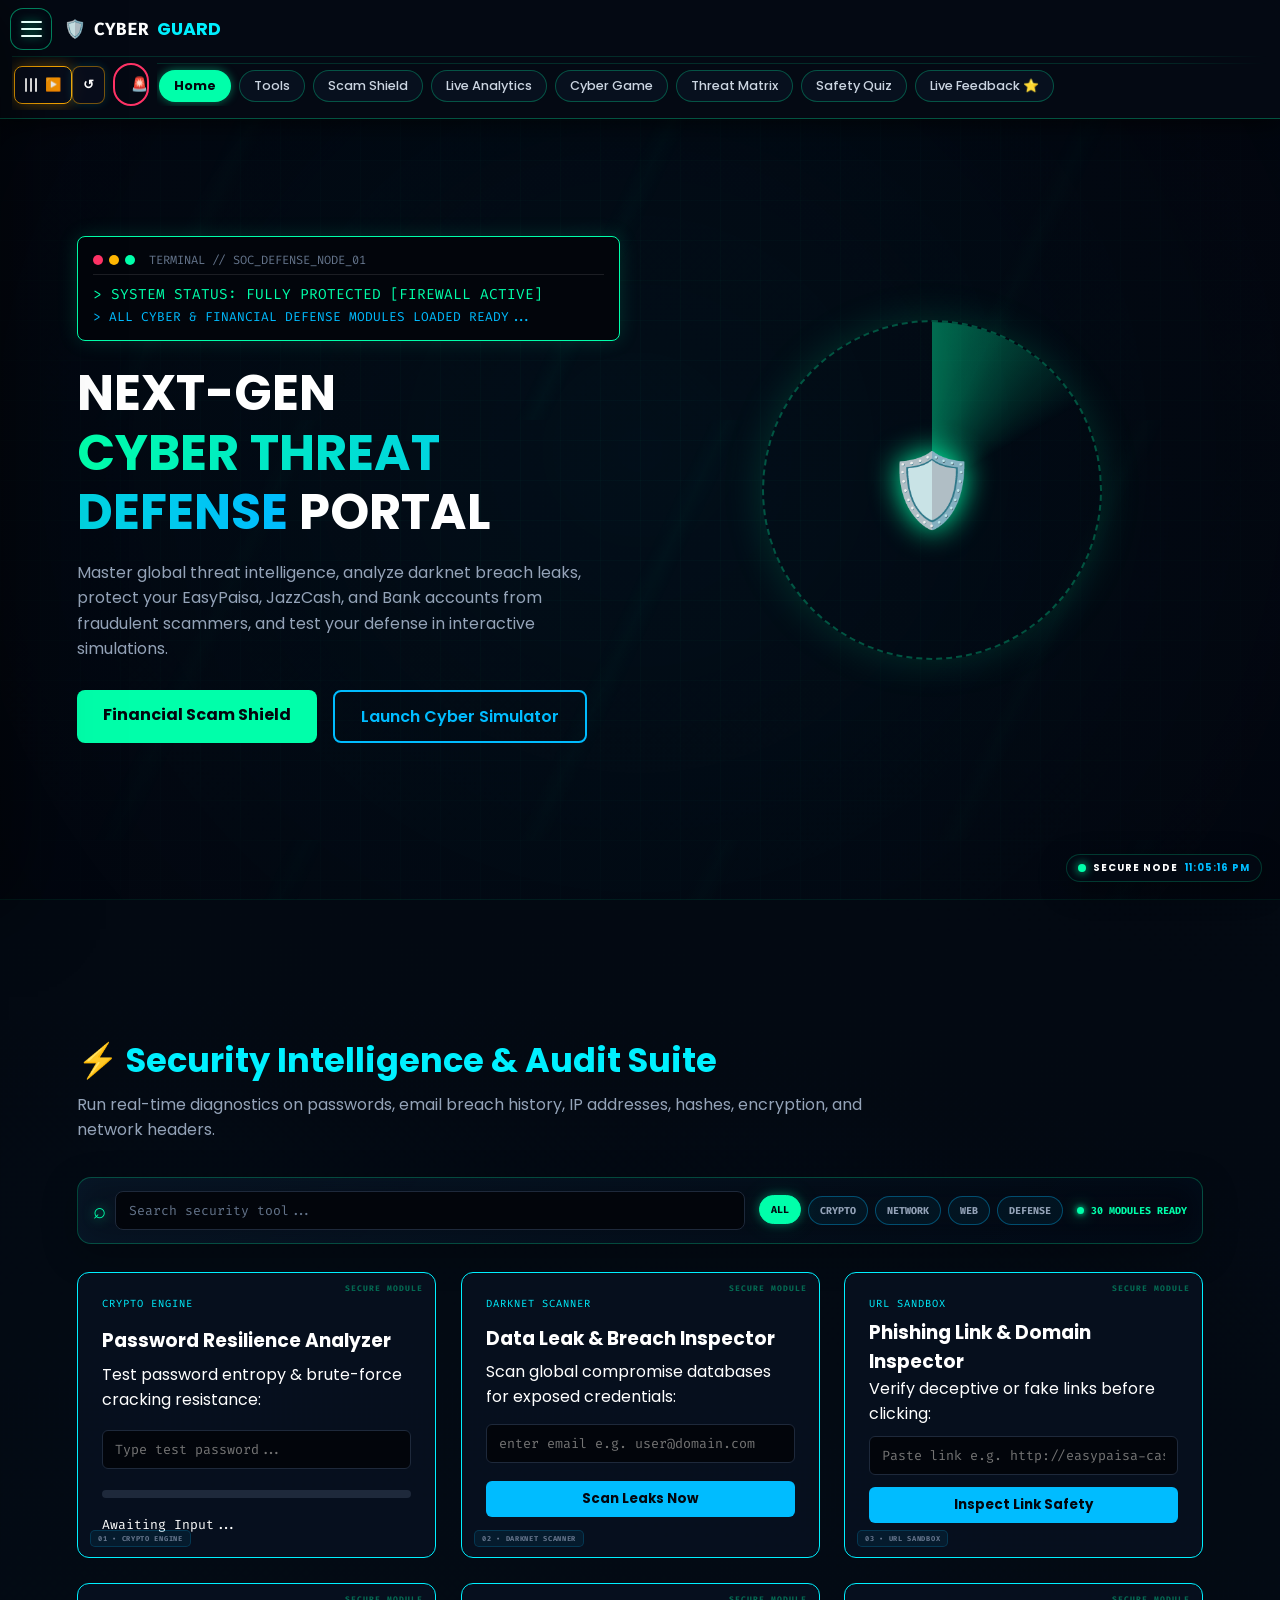
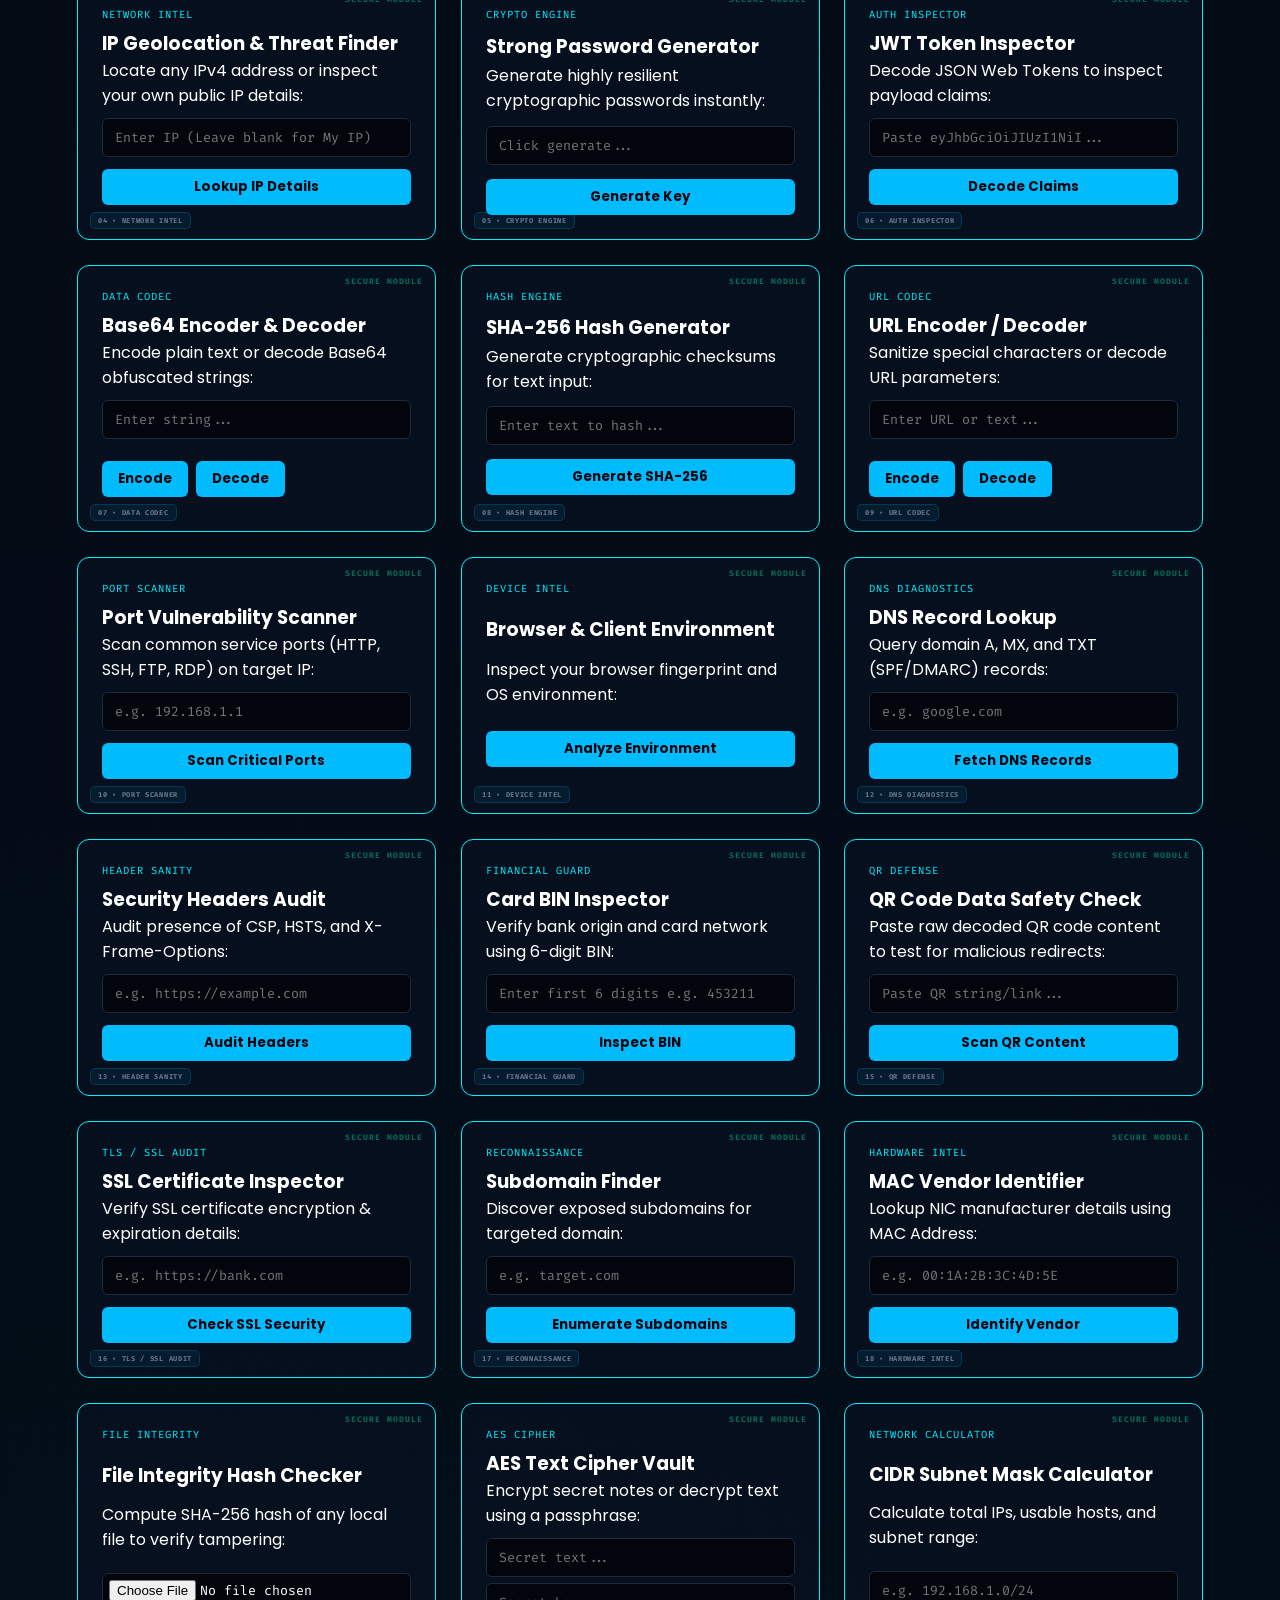
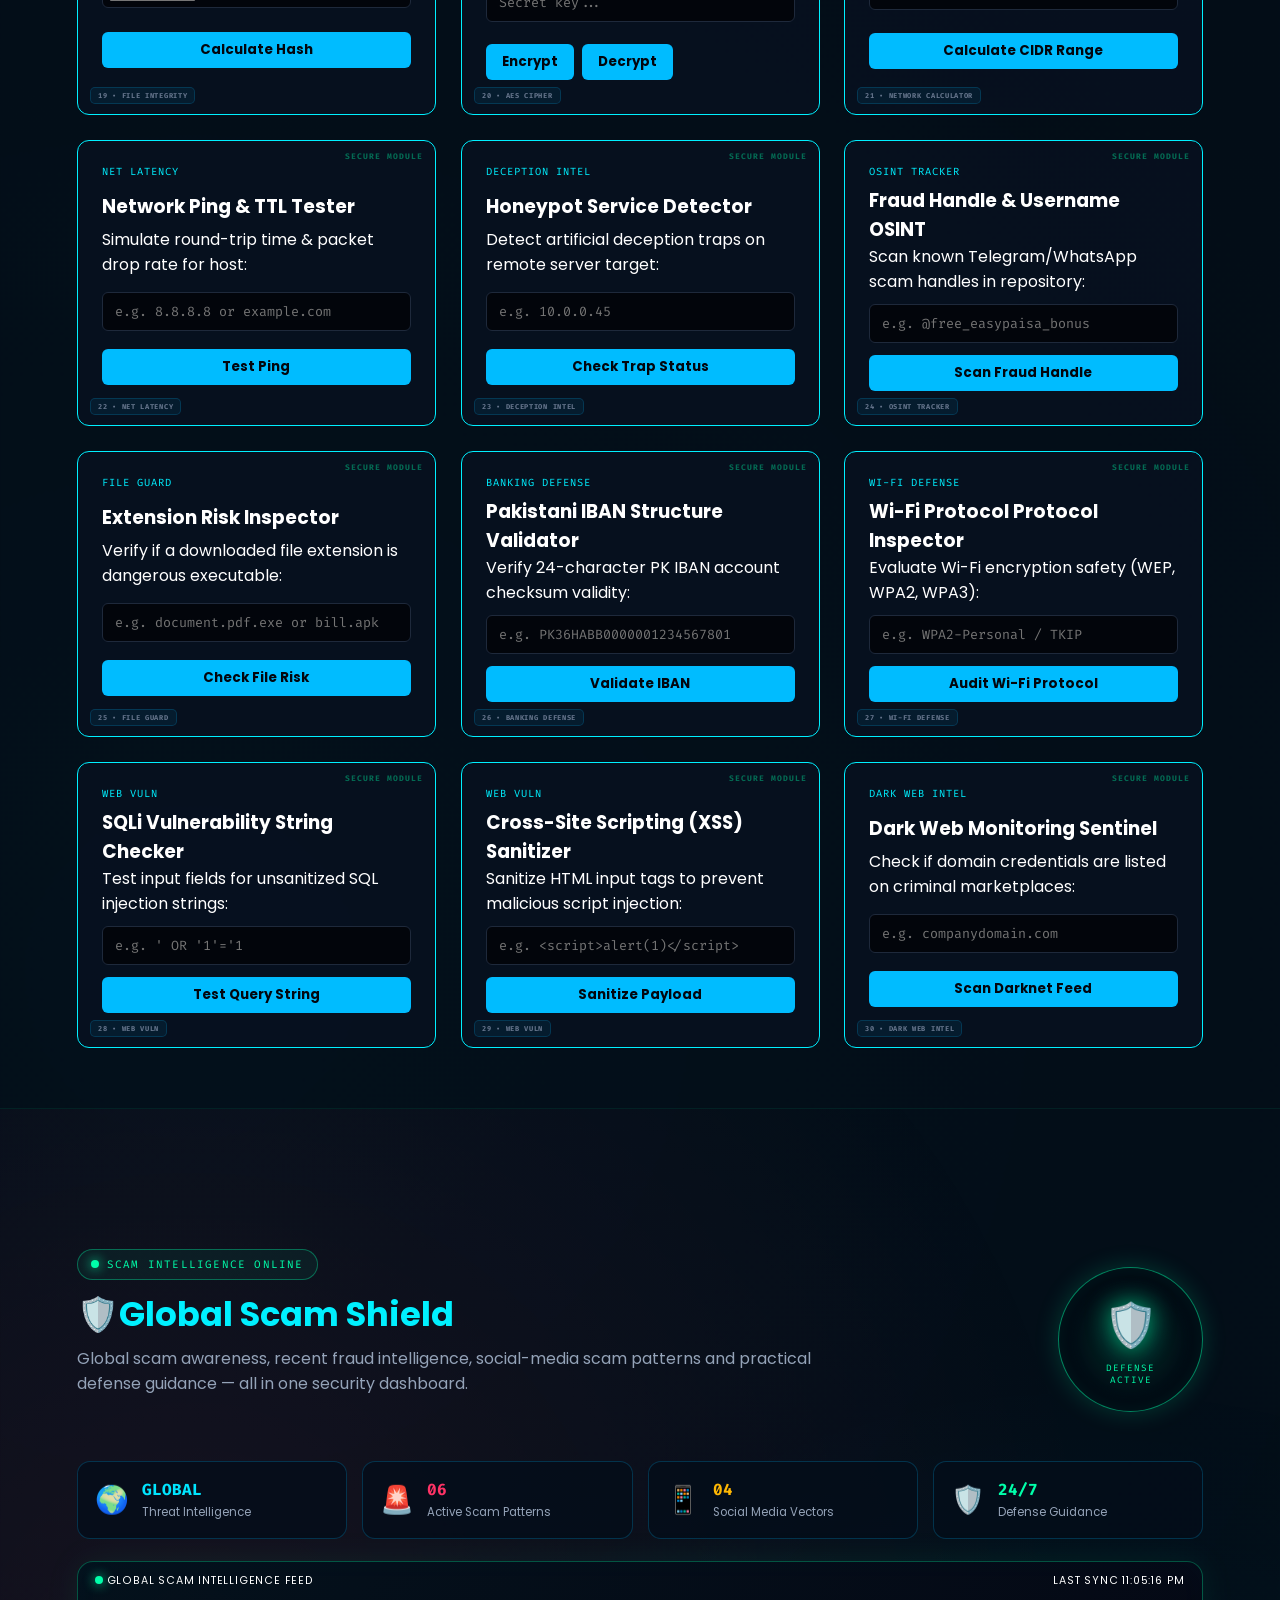
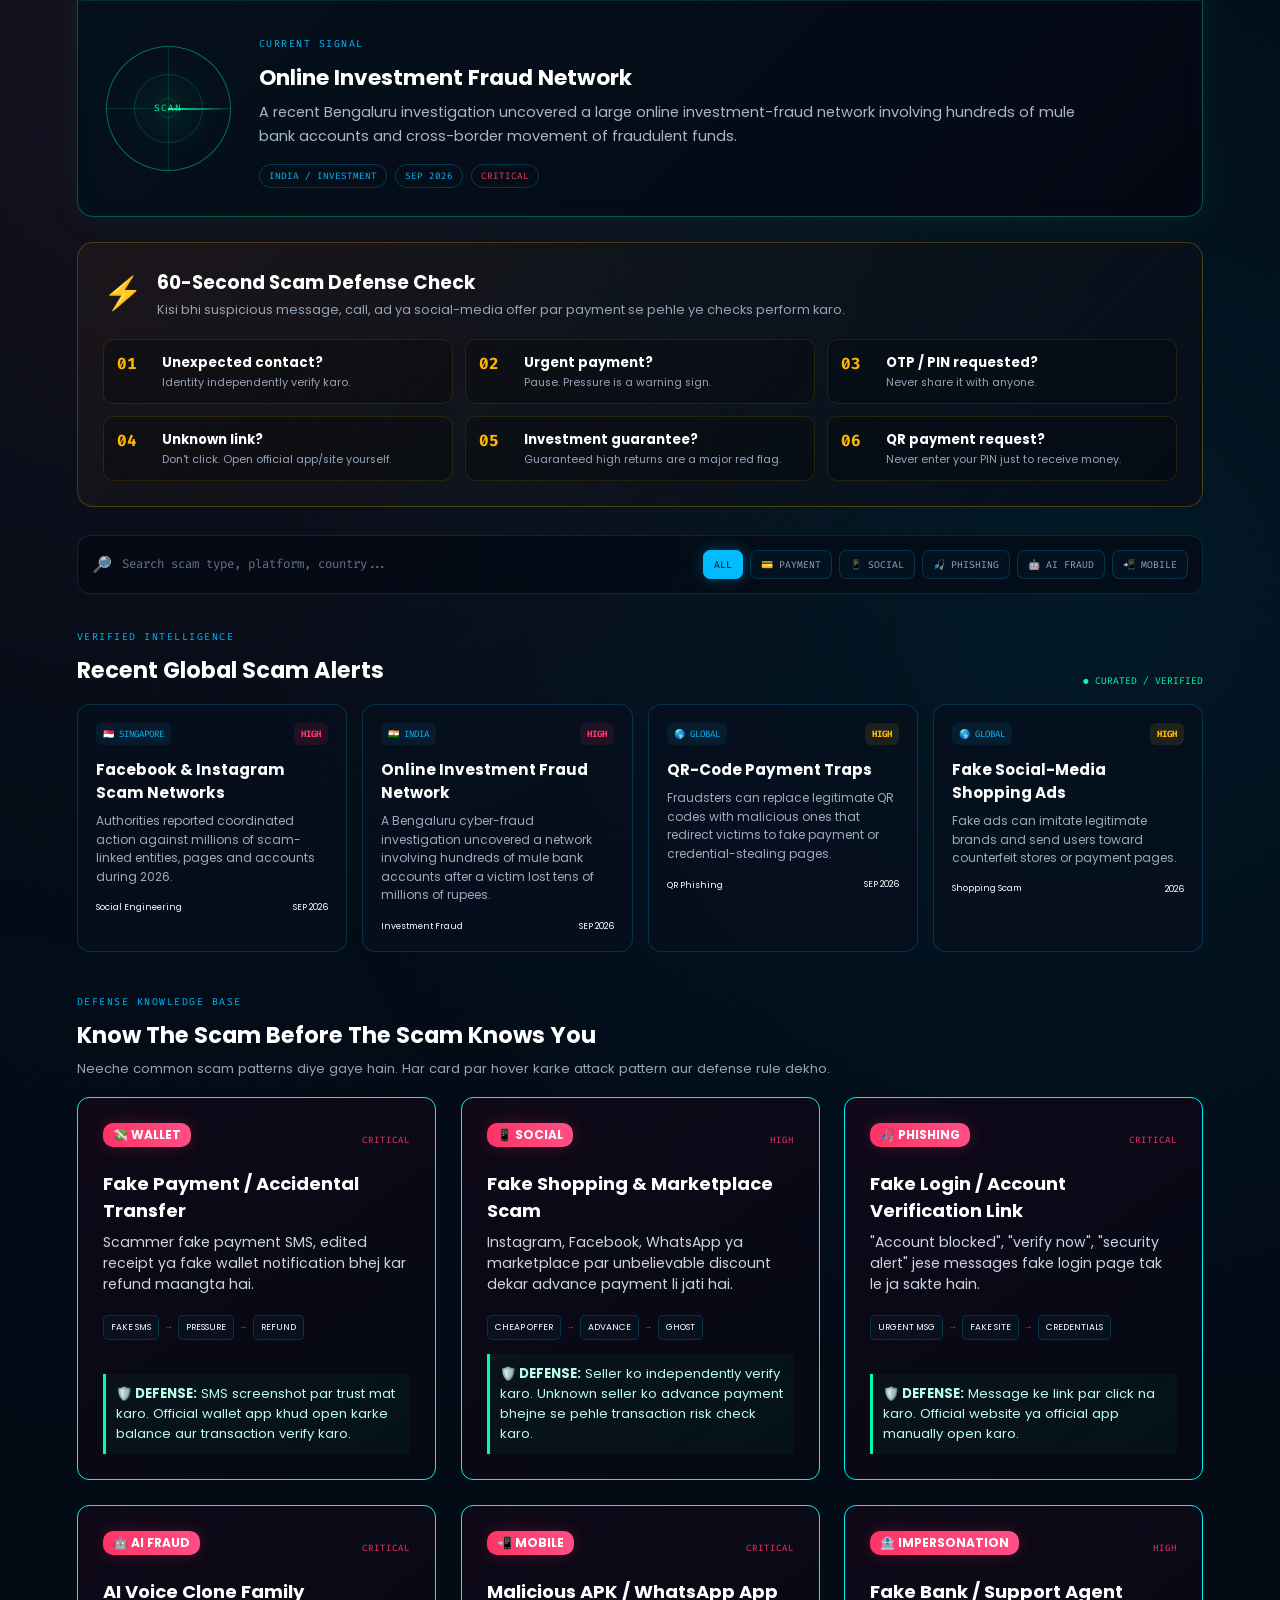
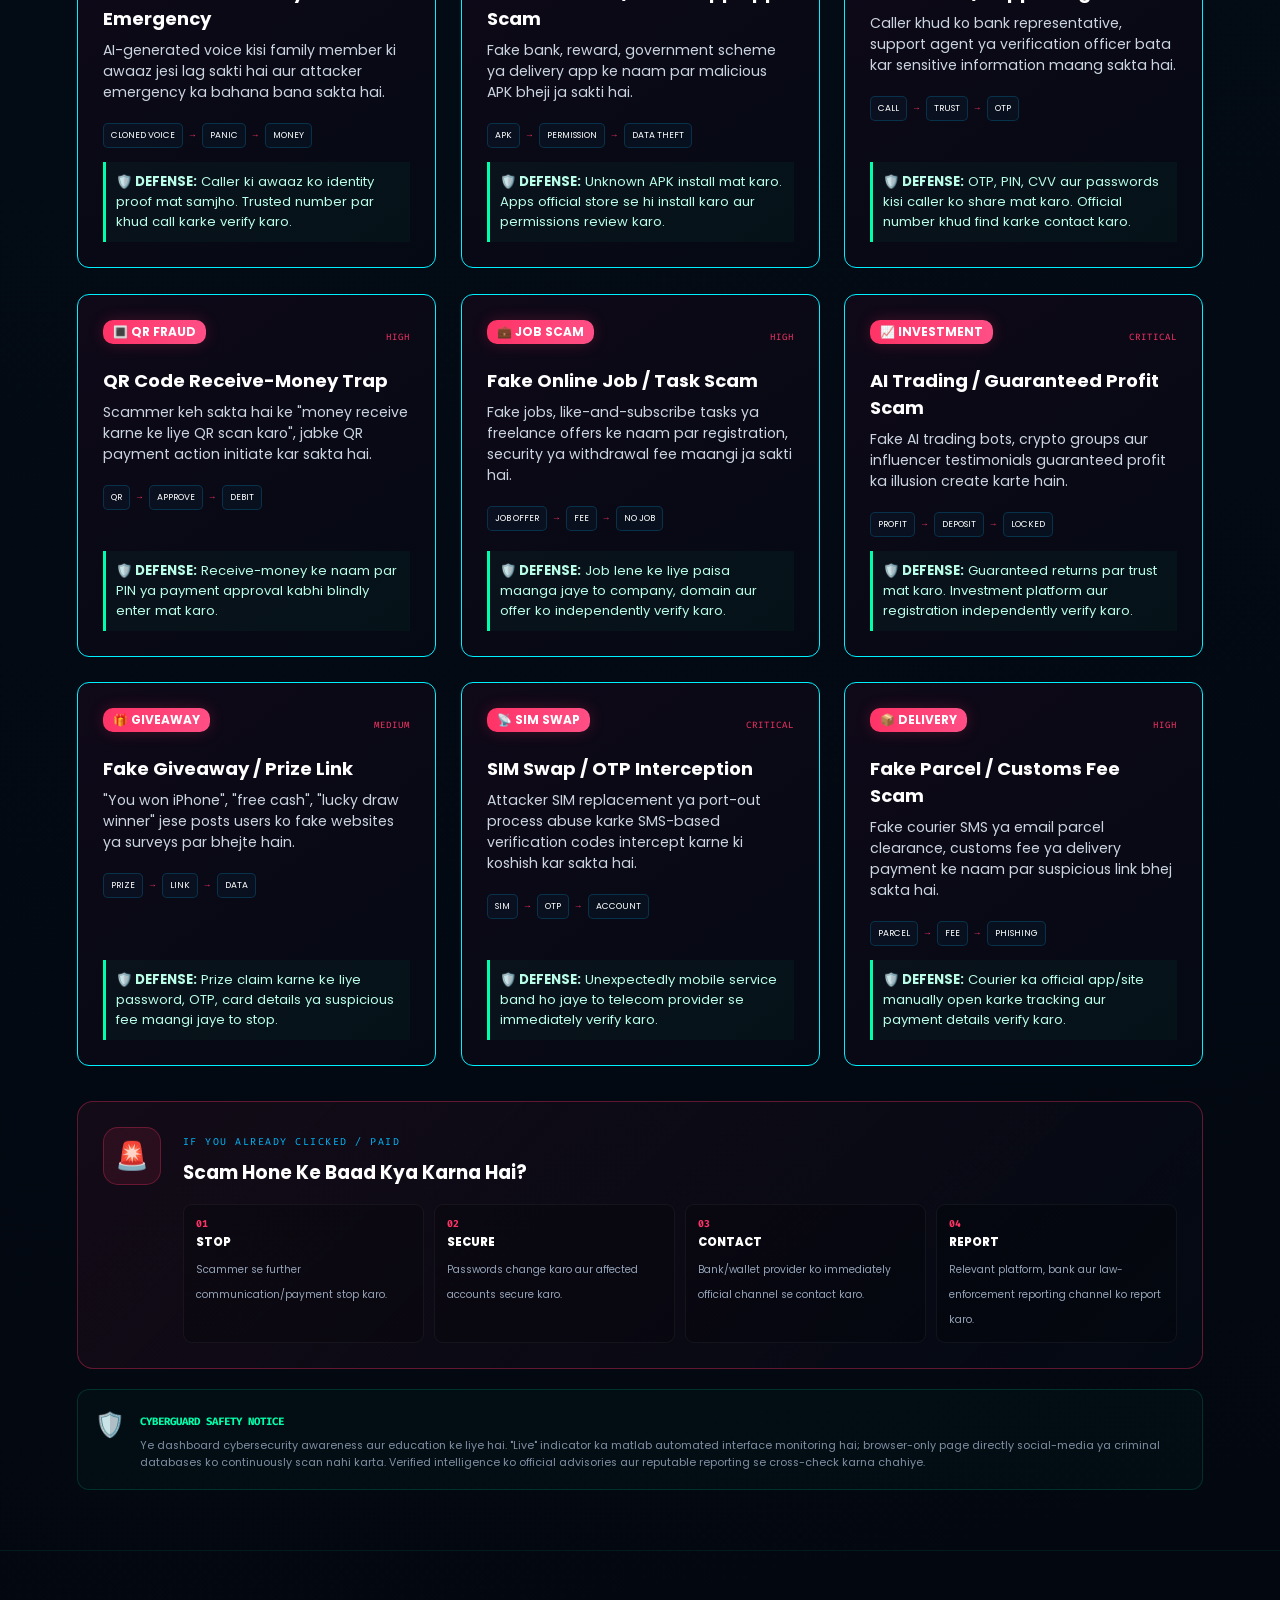
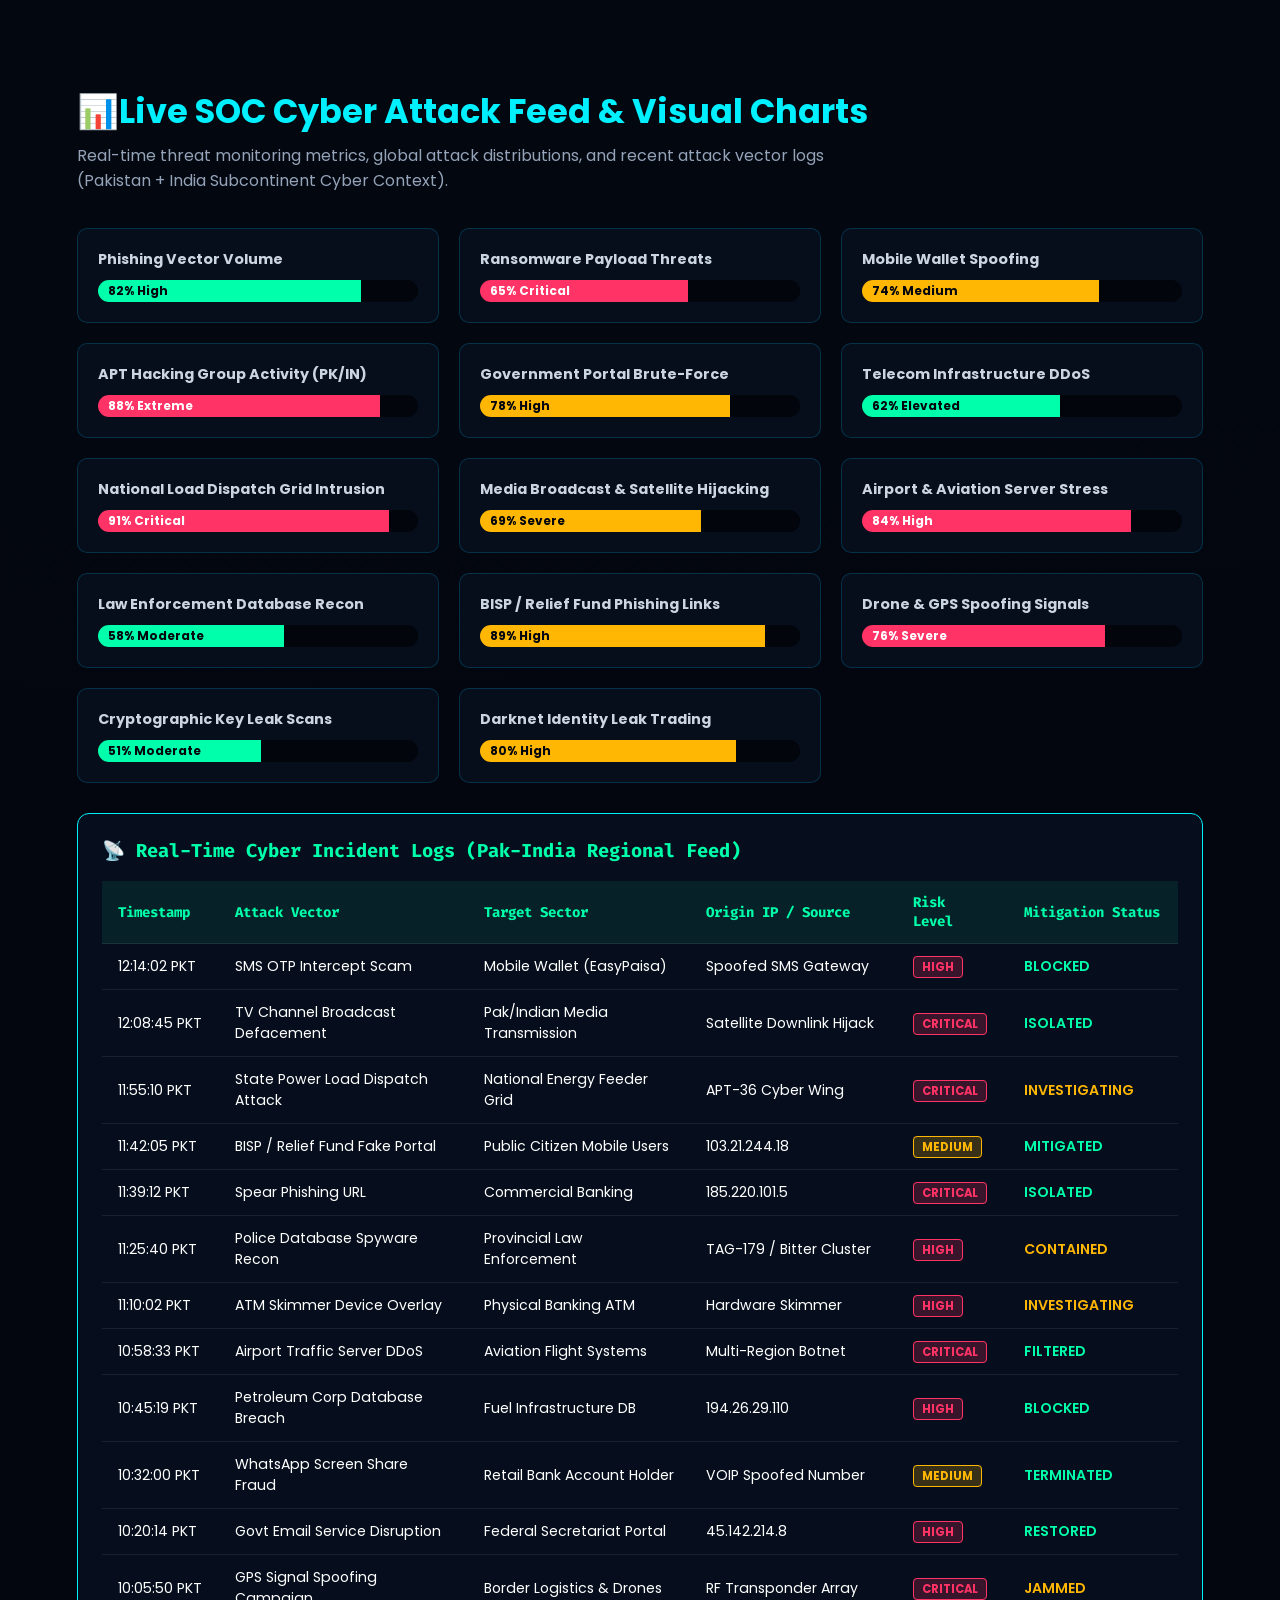
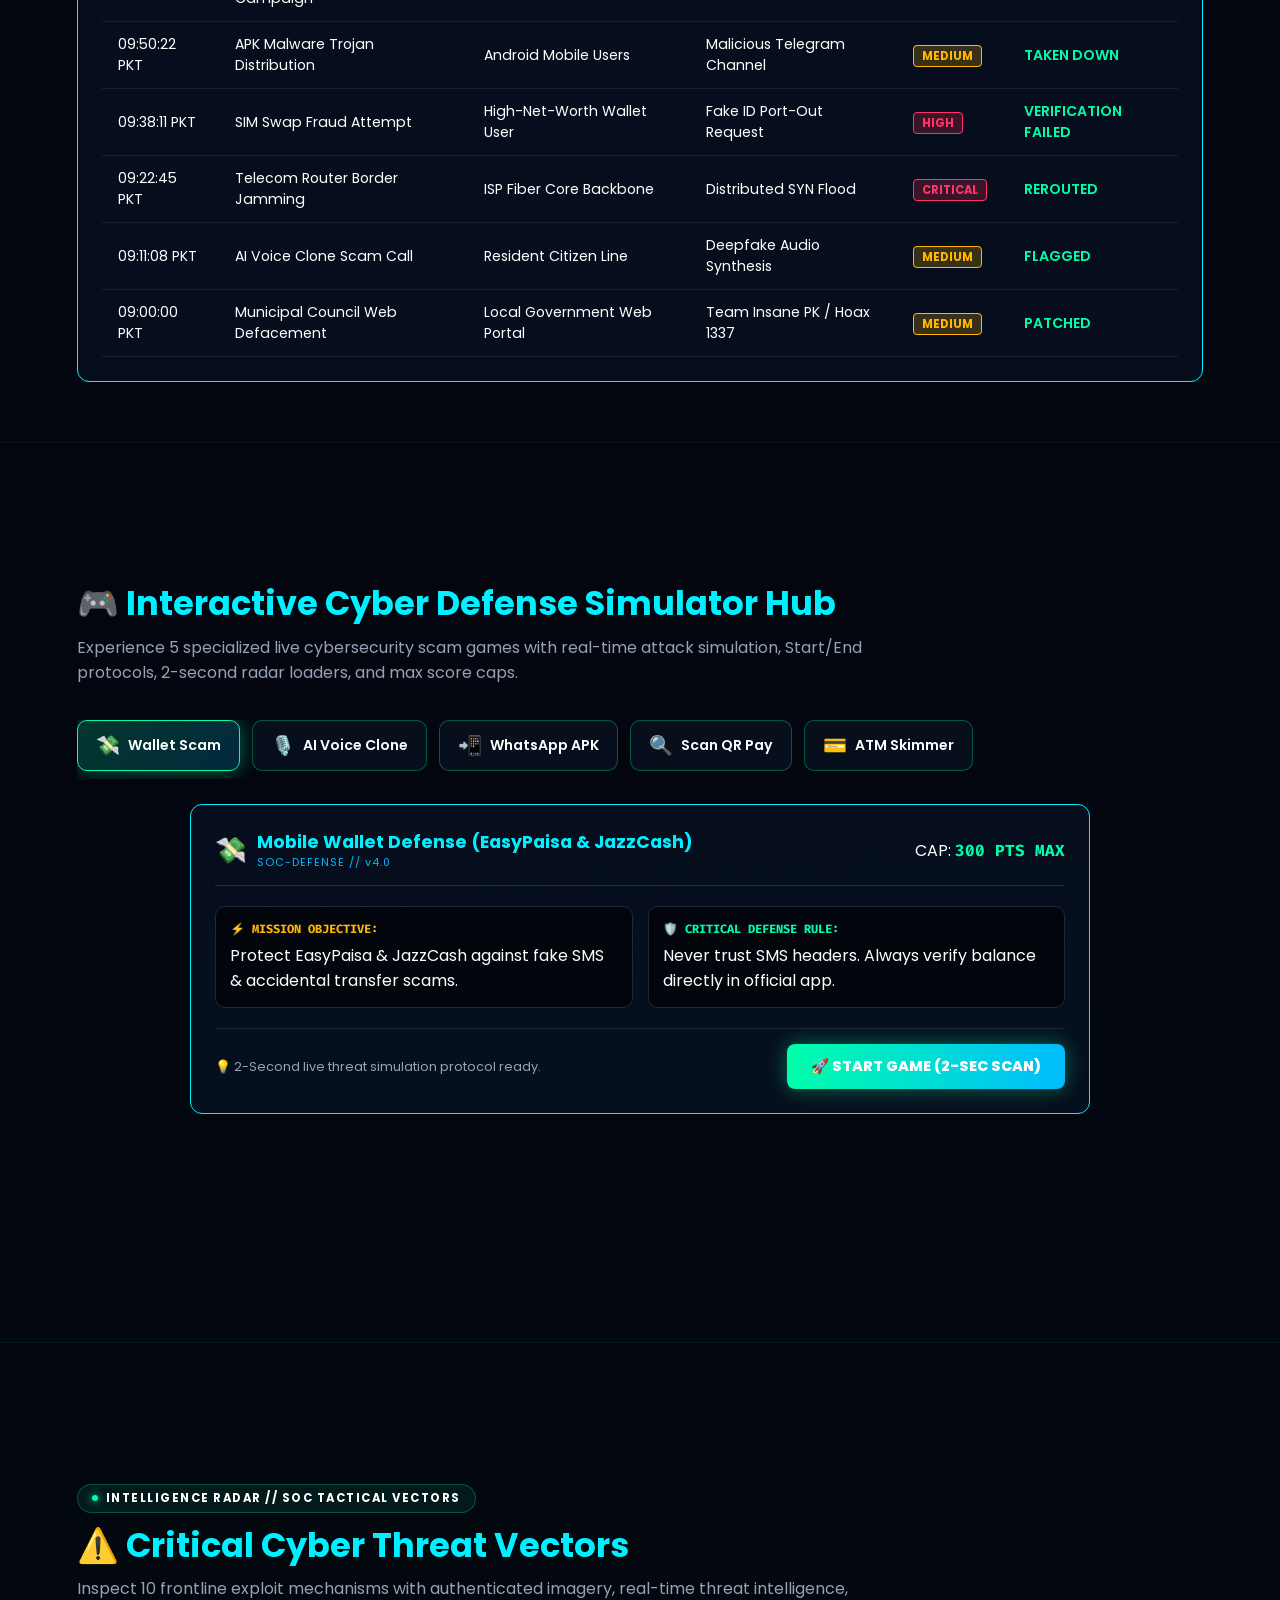
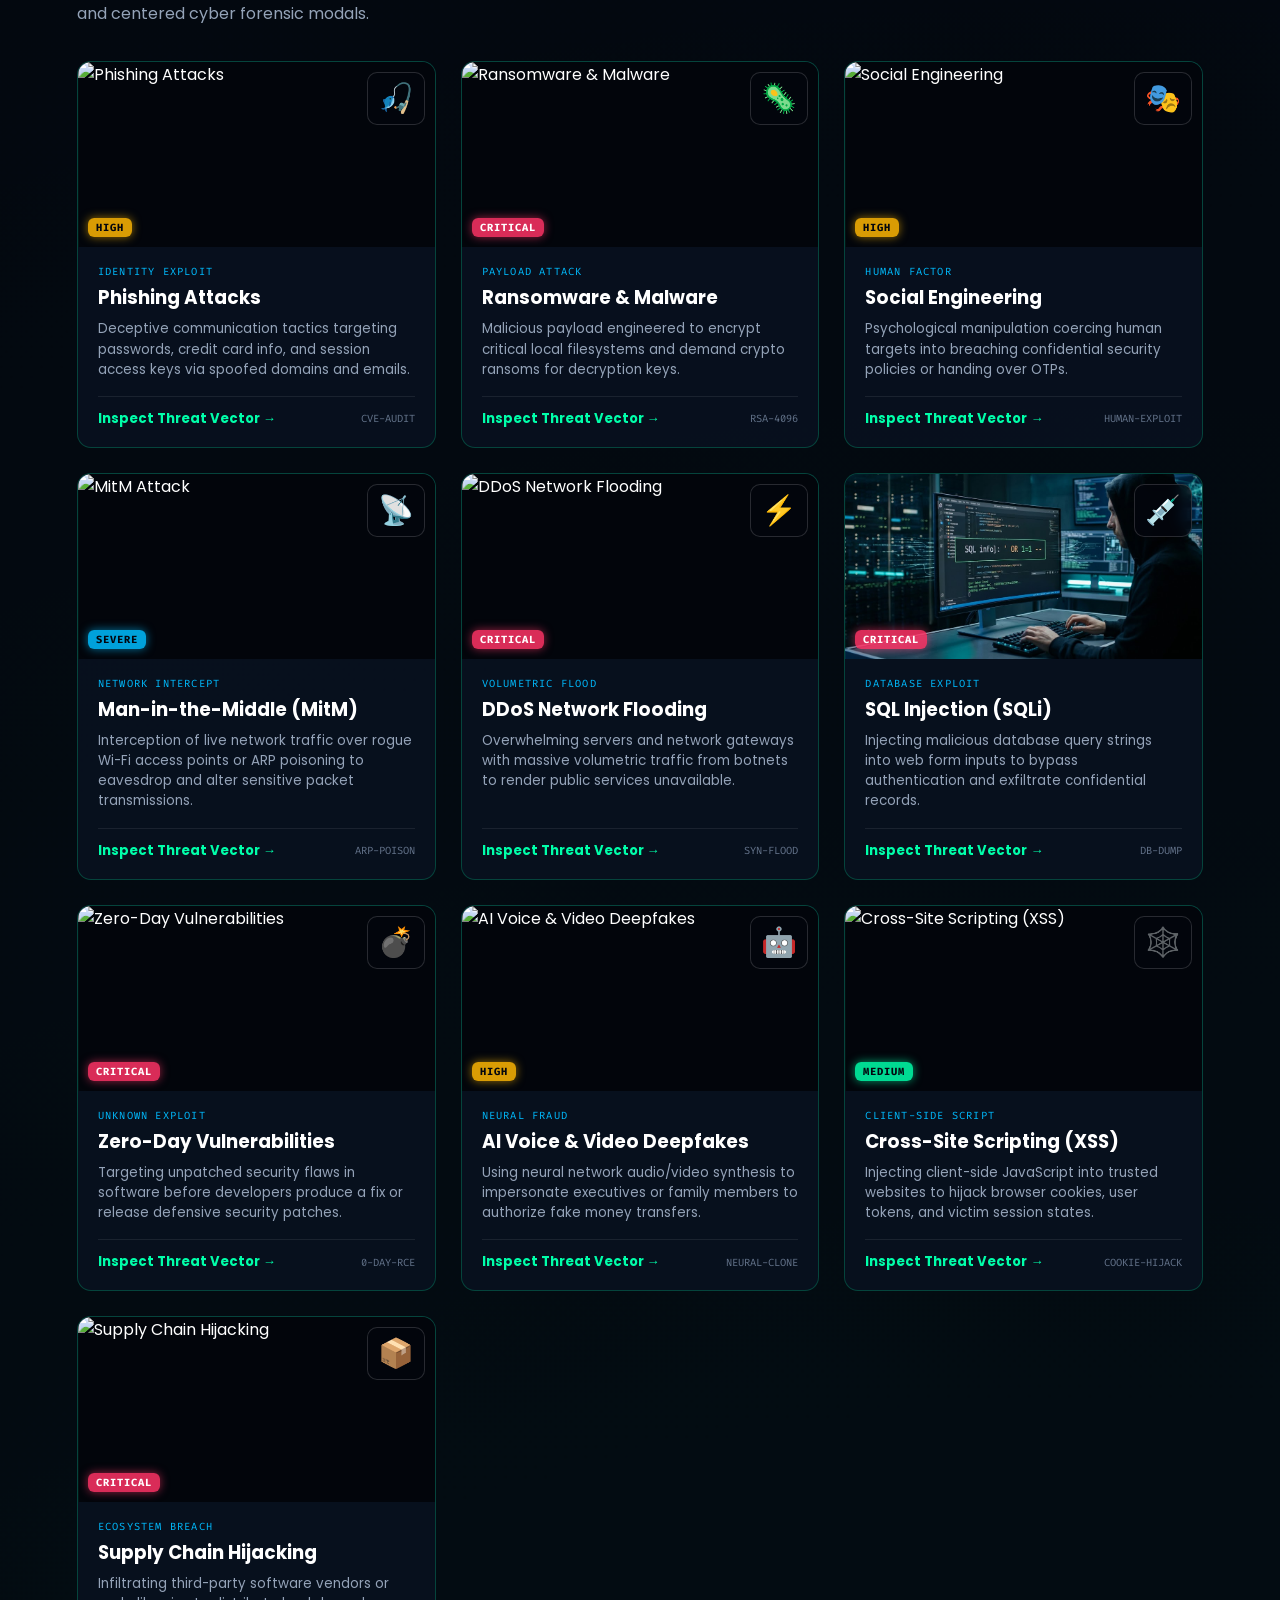
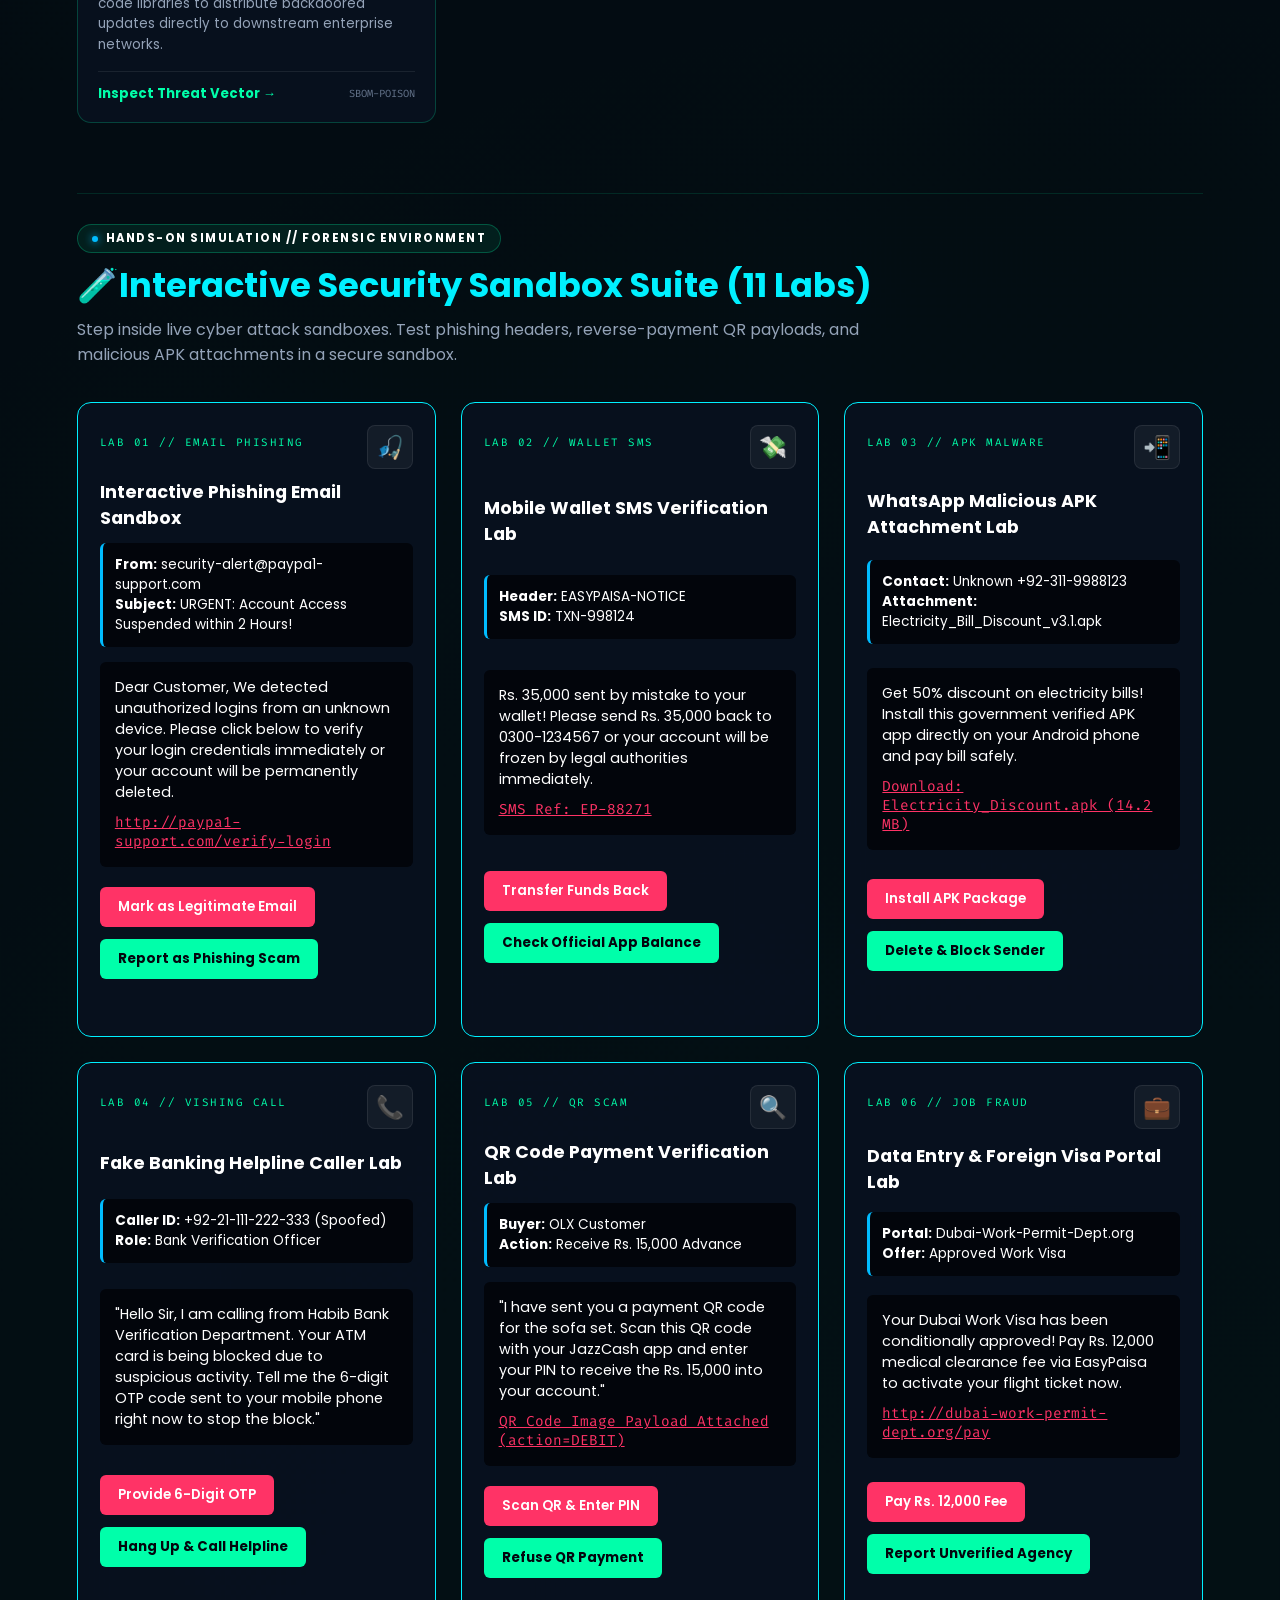
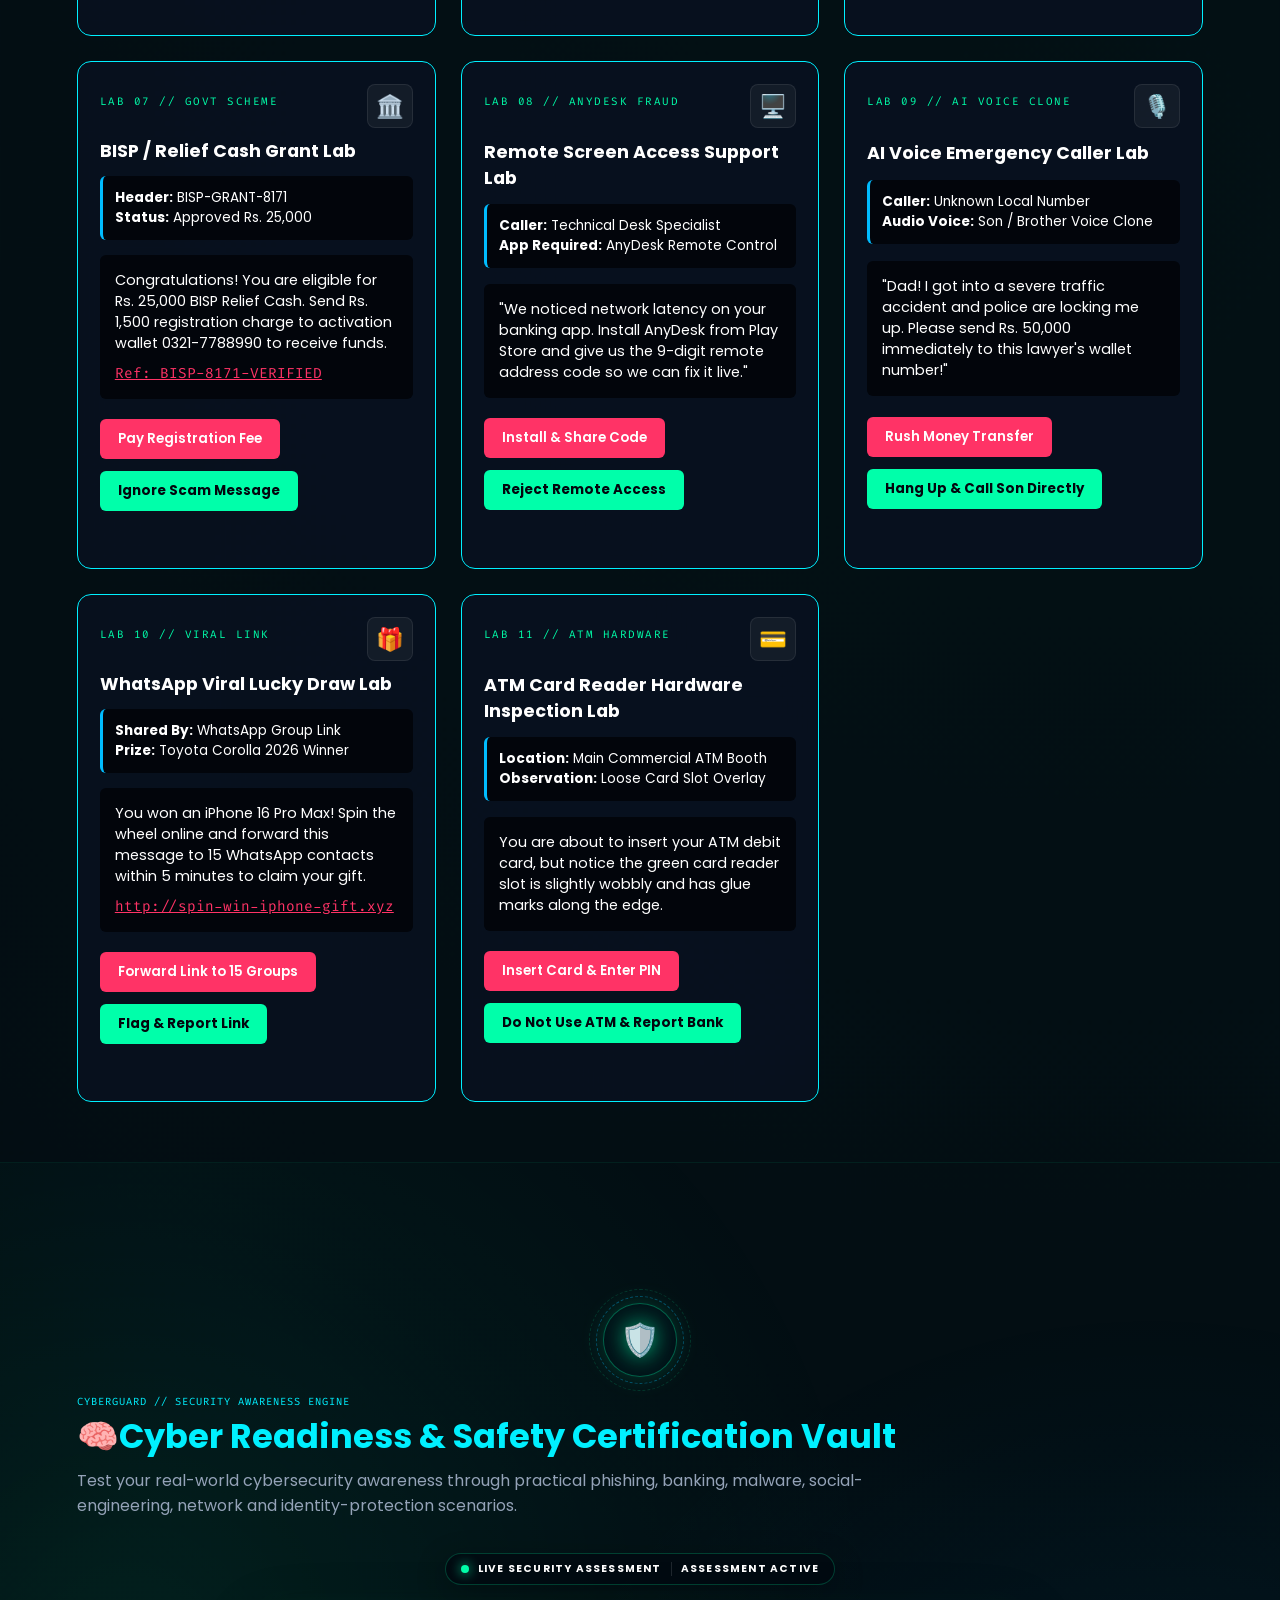
==== commit 8beb5c08: "Add files via upload" ====
--- a/index.html
+++ b/index.html
@@ -7,7 +7,7 @@
     <link rel="stylesheet" href="style.css">
     <link href="https://fonts.googleapis.com/css2?family=Fira+Code:wght@400;600;700&family=Poppins:wght@300;400;600;700&family=Noto+Nastaliq+Urdu:wght@400;700&display=swap" rel="stylesheet">
 </head>
-<body>
+<body onload="window.name = 'cyber_portal_tab';">
 
     <!-- BACKGROUND GRID MATRIX EFFECT -->
     <div class="cyber-bg-overlay"></div>
@@ -39,19 +39,25 @@
                 <span class="side-status-pulse"></span>
             </div>
 <nav class="side-menu-links" aria-label="Live Cyber Threat Map">
-    <a href="About-us.html#about-us" target="cyber_portal_tab" class="side-menu-item">
+    <a href="About-us.html#about-us" target="cyberAboutFrame" class="side-menu-item">
         <span class="side-menu-icon">ⓘ</span>
         <span><strong data-key="sideAboutTitle">About Us</strong><small data-key="sideAboutDesc">Mission & platform overview</small></span>
         <b>›</b>
     </a>
-    <a href="About-us.html#contact-us" target="cyber_portal_tab" class="side-menu-item">
+    <a href="About-us.html#contact-us" target="cyberAboutFrame" class="side-menu-item">
         <span class="side-menu-icon">✉</span>
         <span><strong data-key="sideContactTitle">Contact Us</strong><small data-key="sideContactDesc">Support & feedback channel</small></span>
         <b>›</b>
     </a>
-    <a href="About-us.html#Live-Cyber-Threat-Map" target="cyber_portal_tab" class="side-menu-item">
+    <a href="About-us.html#Live-Cyber-Threat-Map" target="cyberAboutFrame" class="side-menu-item">
         <span class="side-menu-icon">◈</span>
         <span><strong data-key="sideMapTitle">Live Cyber Threat Map</strong><small data-key="sideMapDesc">Dashboard & system status</small></span>
+        <b>›</b>
+    </a>
+     <!-- NAYA 4th BUTTON (BILKUL SAME DESIGN & BEHAVIOR) -->
+    <a href="About-us.html#Honeypot-Lab" target="cyberAboutFrame" class="side-menu-item">
+        <span class="side-menu-icon">🎯</span>
+        <span><strong data-key="sideHoneypotTitle">Honeypot Forensics Lab</strong><small data-key="sideHoneypotDesc">Decoy sensor grid & payload analysis</small></span>
         <b>›</b>
     </a>
 </nav>
@@ -93,6 +99,10 @@
                     </span>
                     <span id="audioBtnIcon" class="audio-icon">🎵</span>
                     <span id="audioBtnText" class="audio-text">Play Sound</span>
+                </button>
+                <button id="cyberAudioRestartBtn" class="cyber-audio-btn cyber-audio-restart-btn" onclick="startCyberAudioFromBeginning()" title="Start Sound from the beginning">
+                    <span class="audio-icon" aria-hidden="true">↺</span>
+                    <span class="audio-text">Start Sound</span>
                 </button>
             </div>
 
@@ -3376,6 +3386,9 @@
             </div>
         </div>
     </div>
+    <div id="aboutPageOverlay" class="about-page-overlay" aria-hidden="true">
+        <iframe id="aboutPageFrame" name="cyberAboutFrame" title="CyberGuard information pages"></iframe>
+    </div>
 <script src="script.js"></script>
 </body>
 </html>
--- a/style.css
+++ b/style.css
@@ -2163,6 +2163,26 @@
     visibility: visible;
 }
 
+.about-page-overlay {
+    position: fixed;
+    inset: 0;
+    display: none;
+    z-index: 1200;
+    background: #03060e;
+}
+
+.about-page-overlay.is-open {
+    display: block;
+}
+
+.about-page-overlay iframe {
+    display: block;
+    width: 100%;
+    height: 100%;
+    border: 0;
+    background: #03060e;
+}
+
 .side-panel {
     position: fixed;
     top: 0;
@@ -2680,6 +2700,12 @@
 .btn-primary {
     background-color: var(--primary-cyan) !important;
     color: #000000 !important;
+}
+
+.hero-buttons .btn-primary {
+    background-color: #00ffaa !important;
+    border-color: #00ffaa !important;
+    color: #03060e !important;
 }
 
 .cyber-bg-overlay {
@@ -4990,6 +5016,16 @@
     box-shadow: 0 0 15px rgba(255, 170, 0, 0.4);
 }
 
+.cyber-audio-restart-btn {
+    border-color: rgba(255, 170, 0, 0.45);
+    color: #ffc857;
+}
+
+.cyber-audio-restart-btn:hover {
+    border-color: #ffc857;
+    box-shadow: 0 0 18px rgba(255, 200, 87, 0.35);
+}
+
 /* Audio Wave Equalizer Animation */
 .audio-waves-anim {
     display: flex;
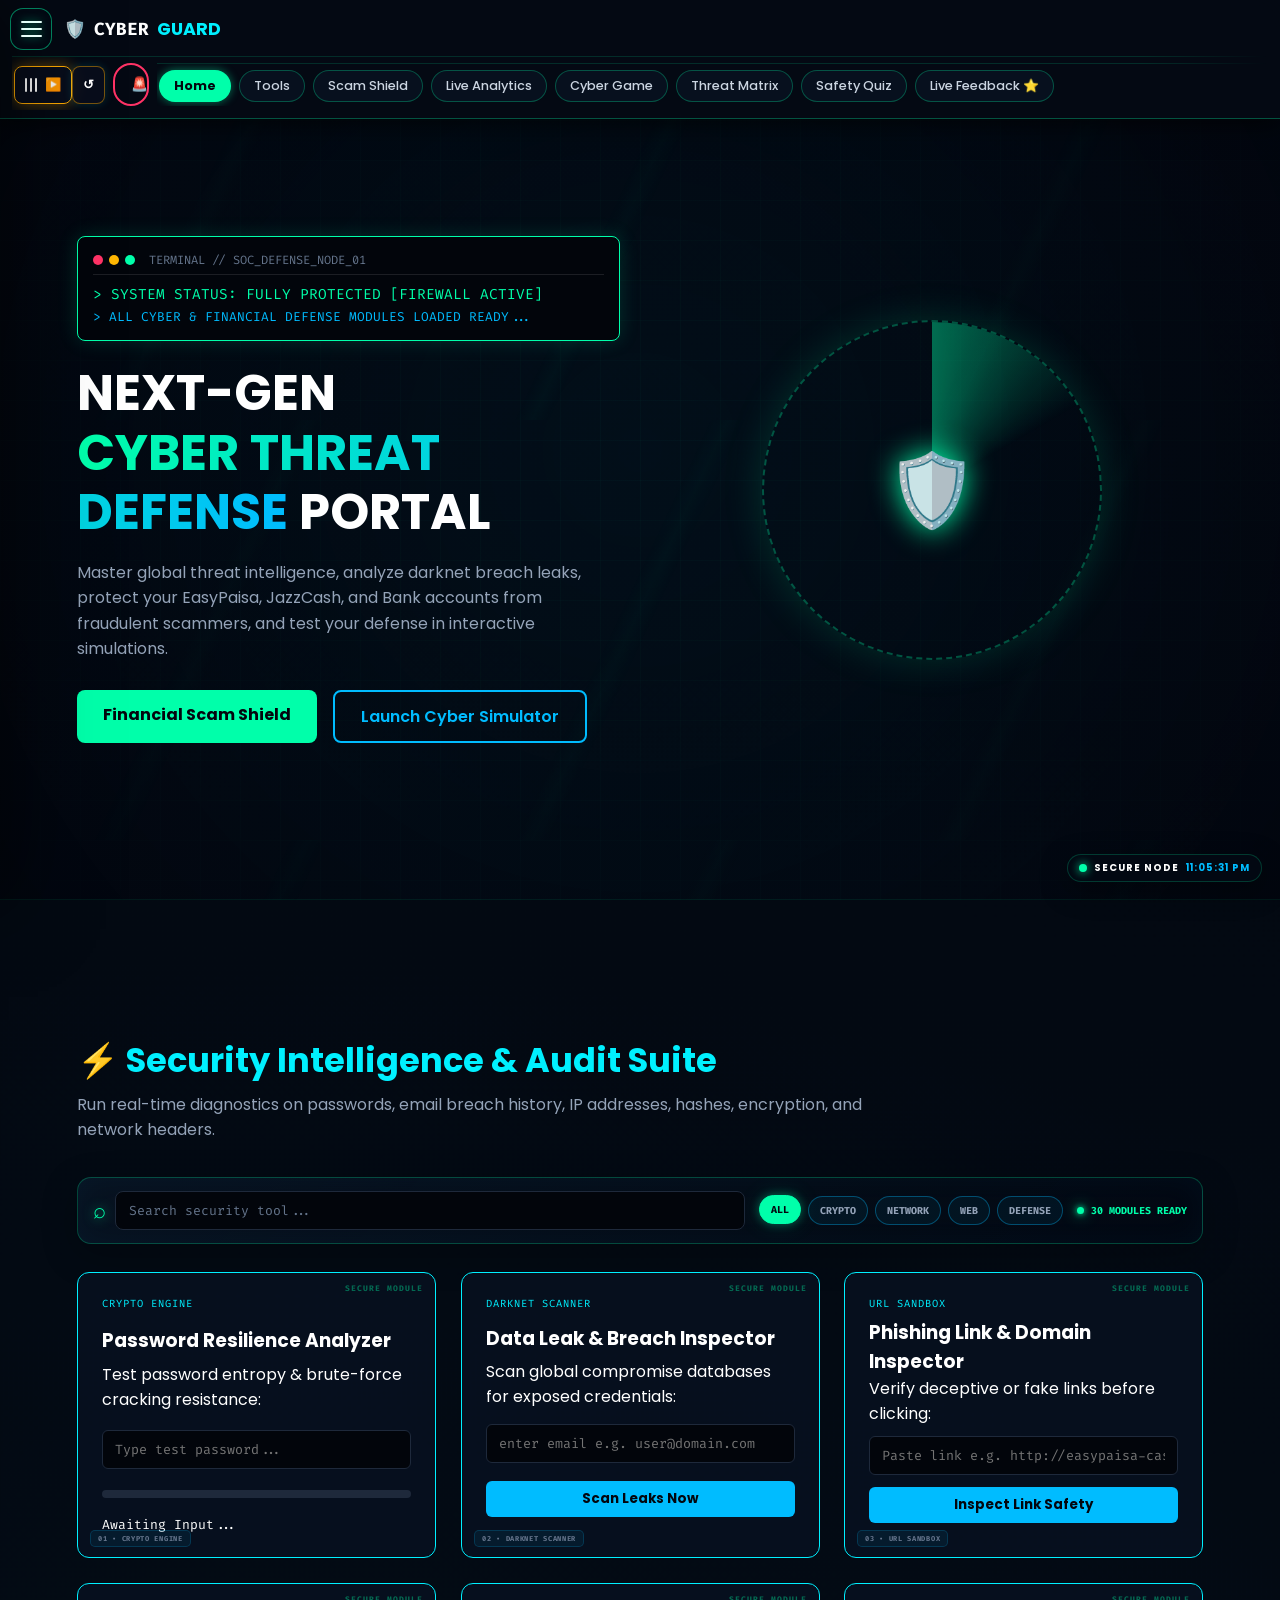
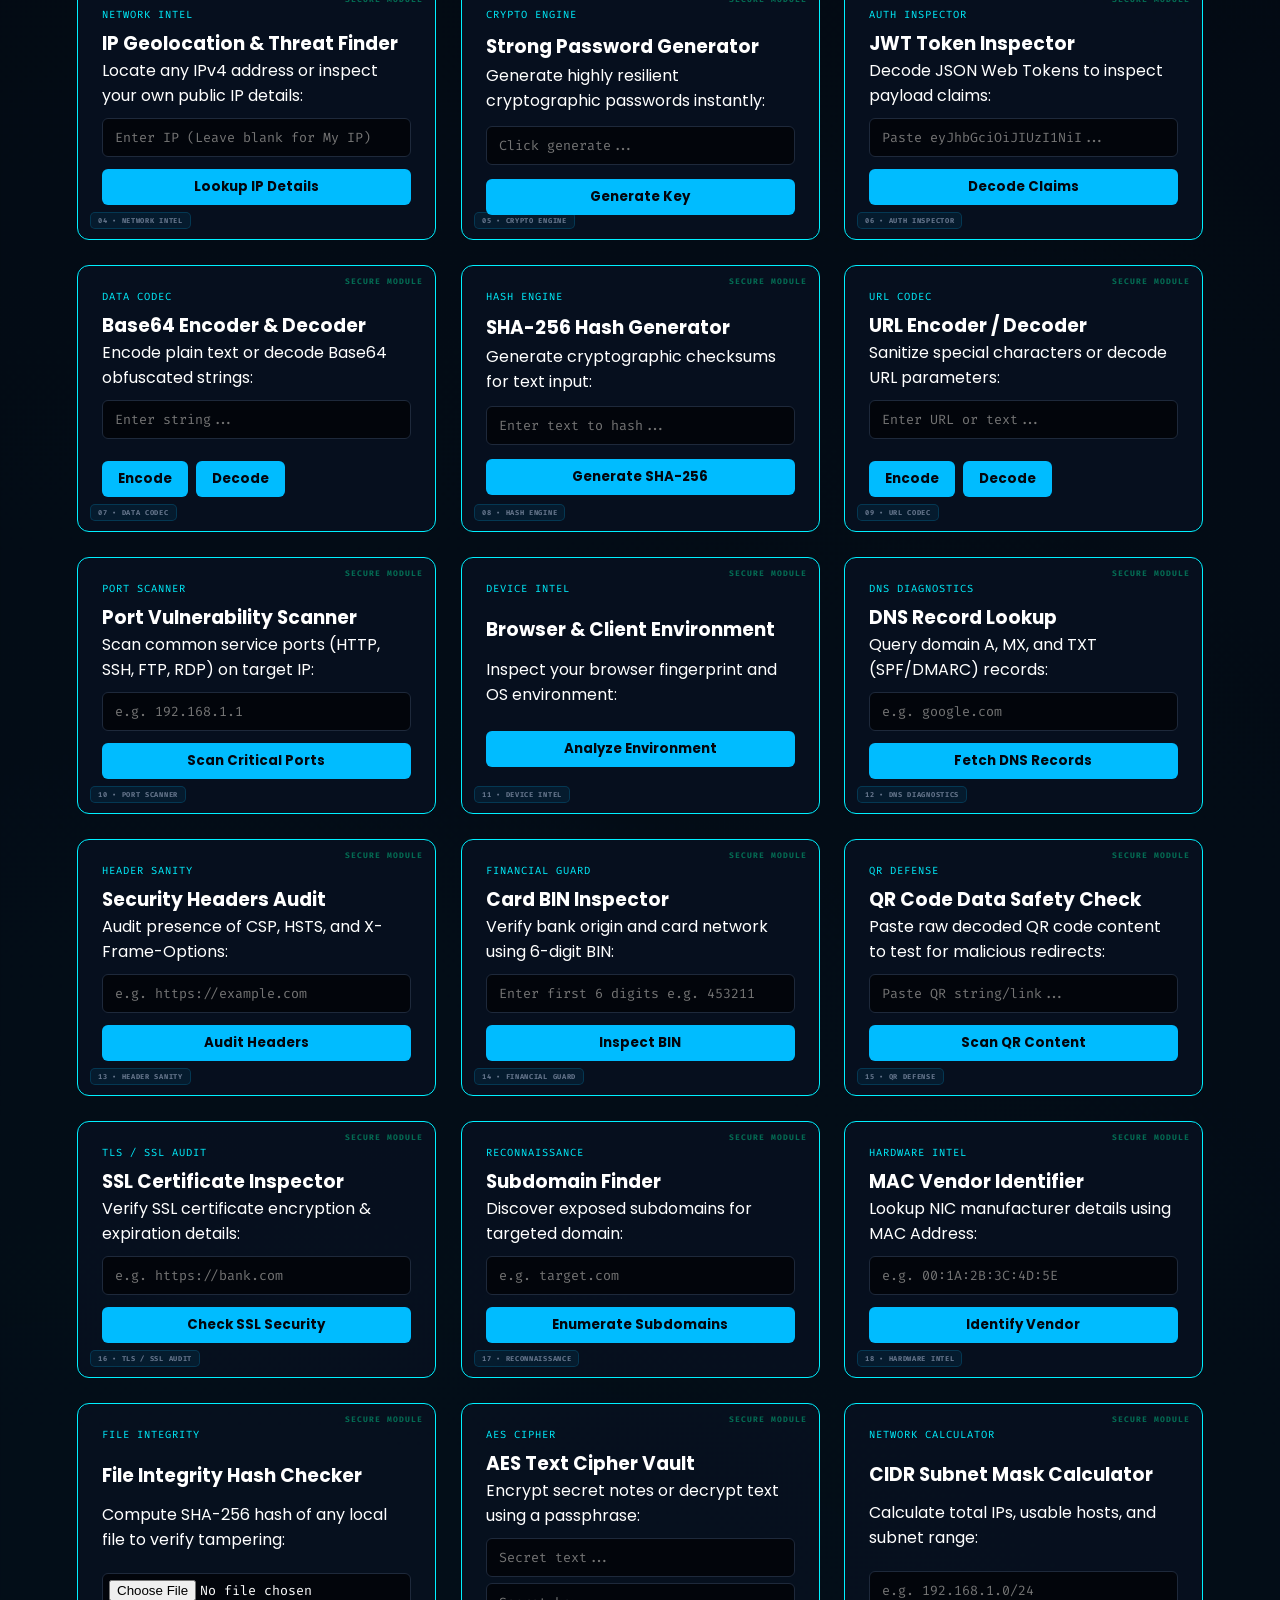
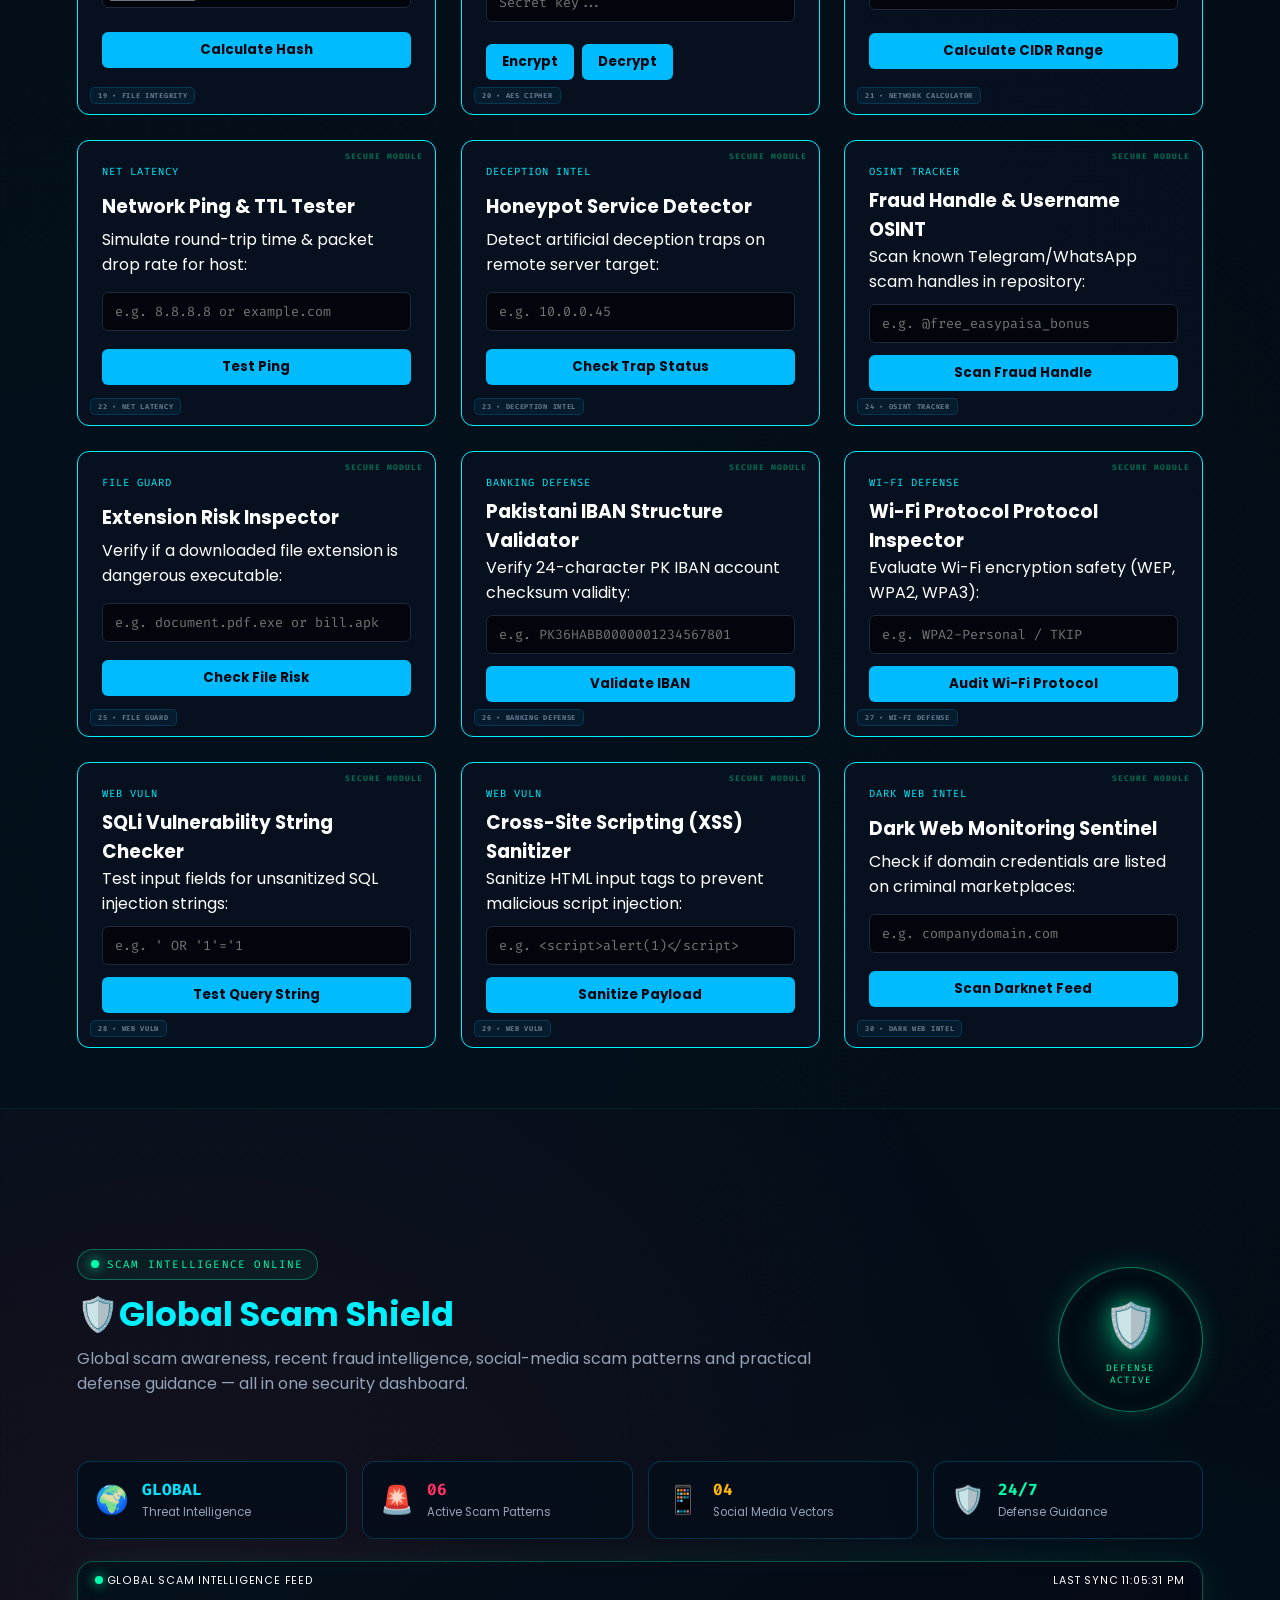
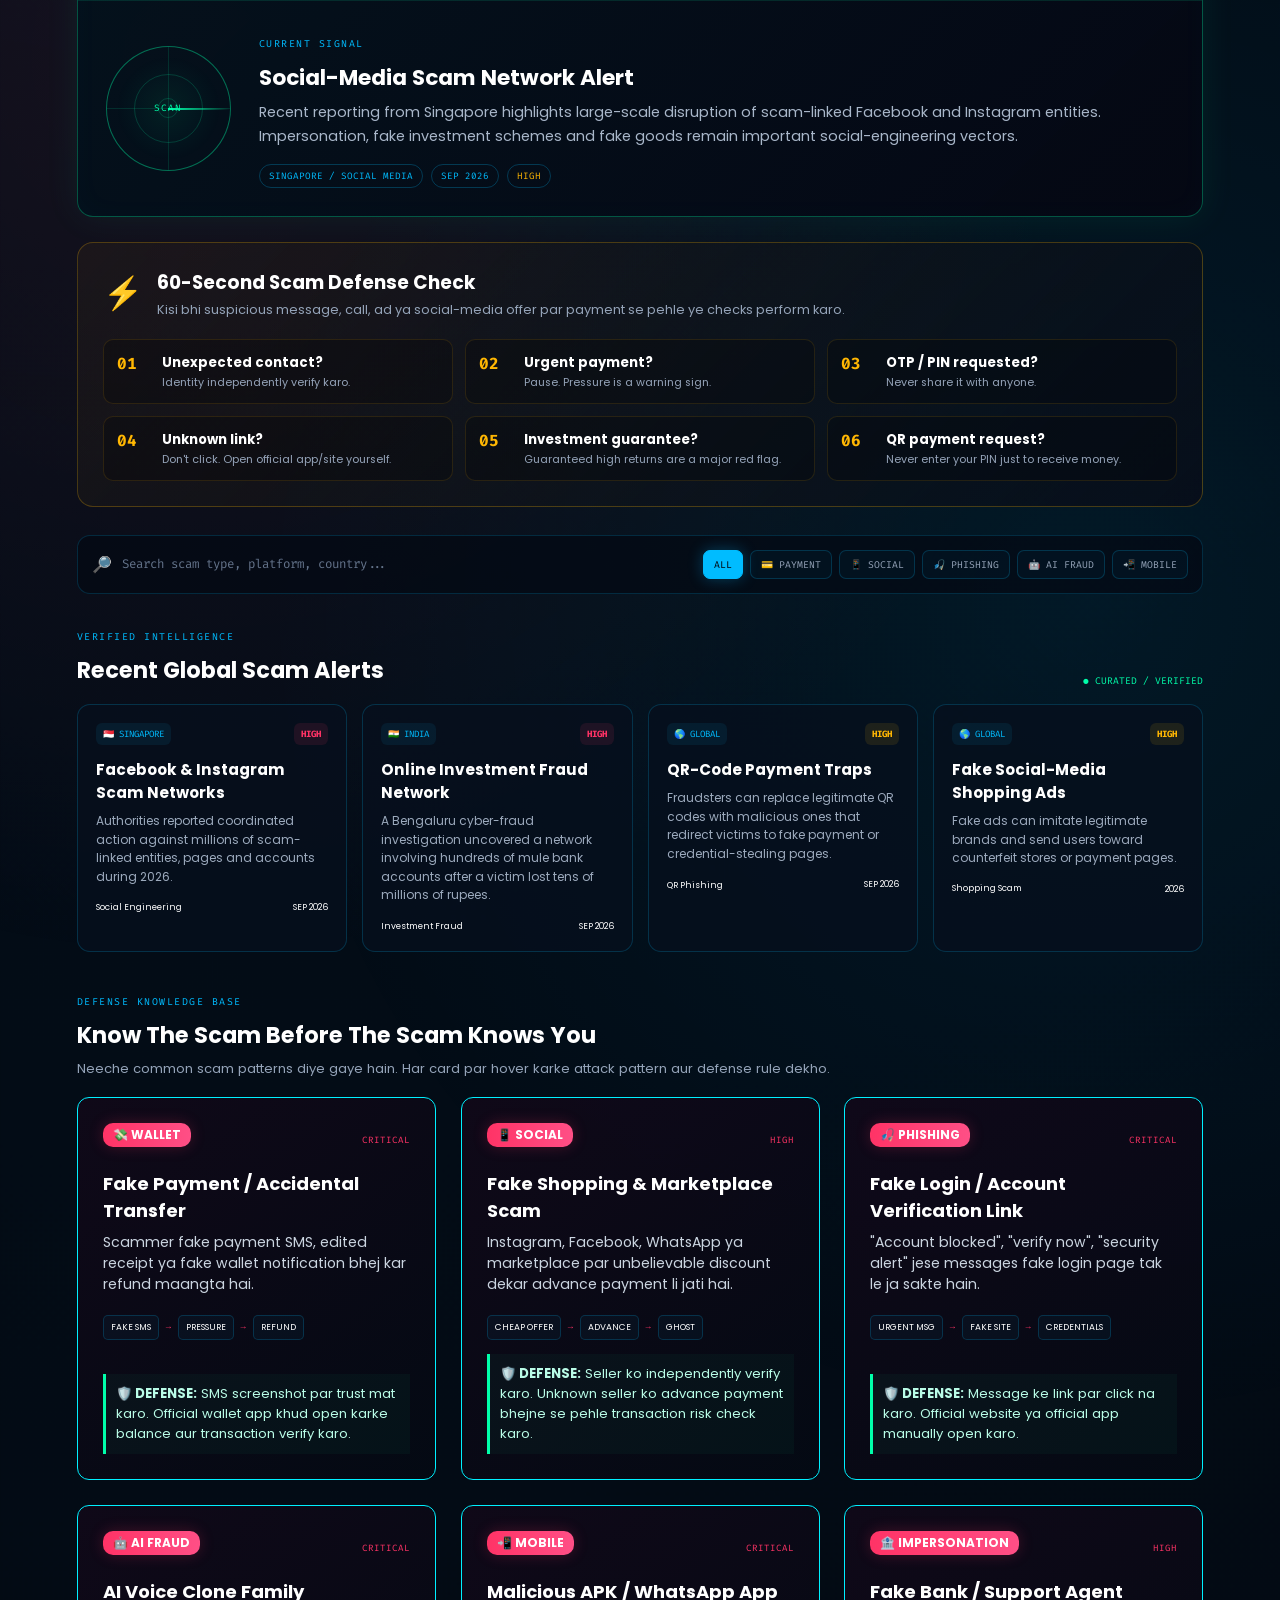
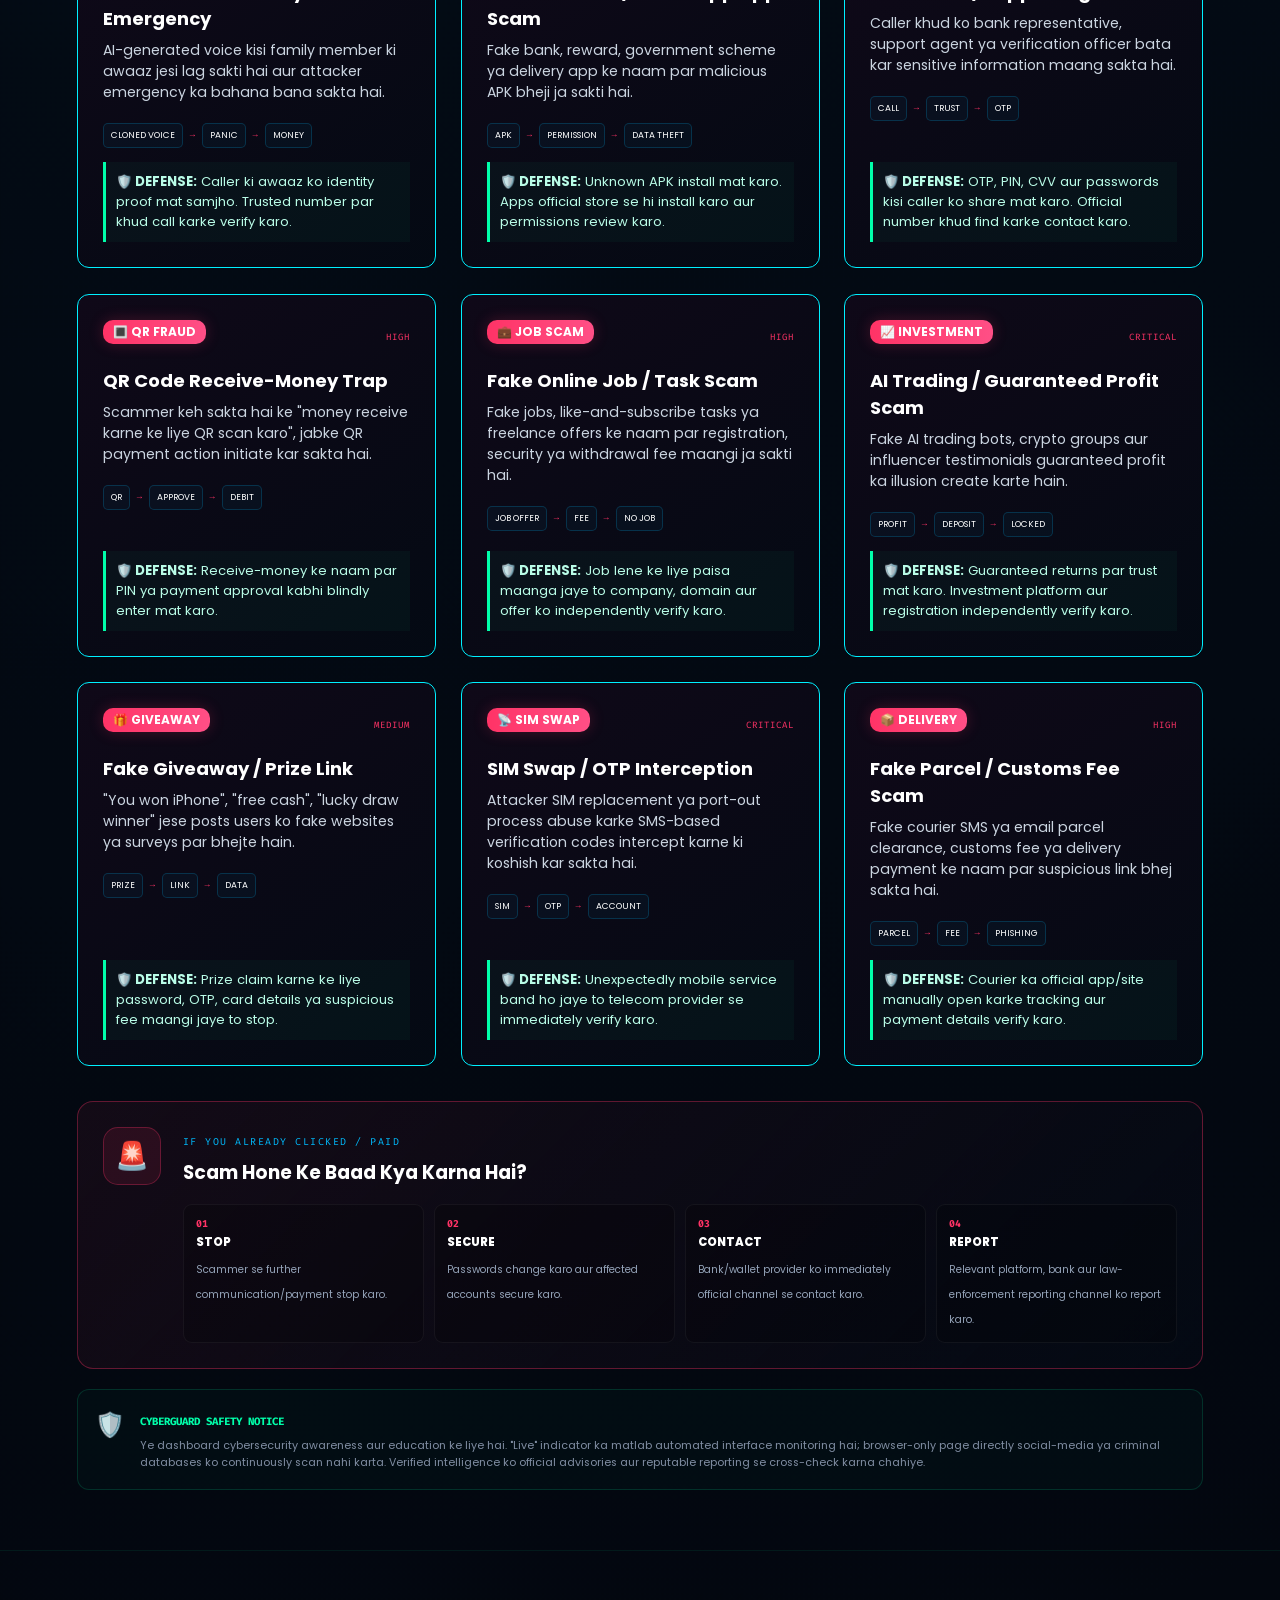
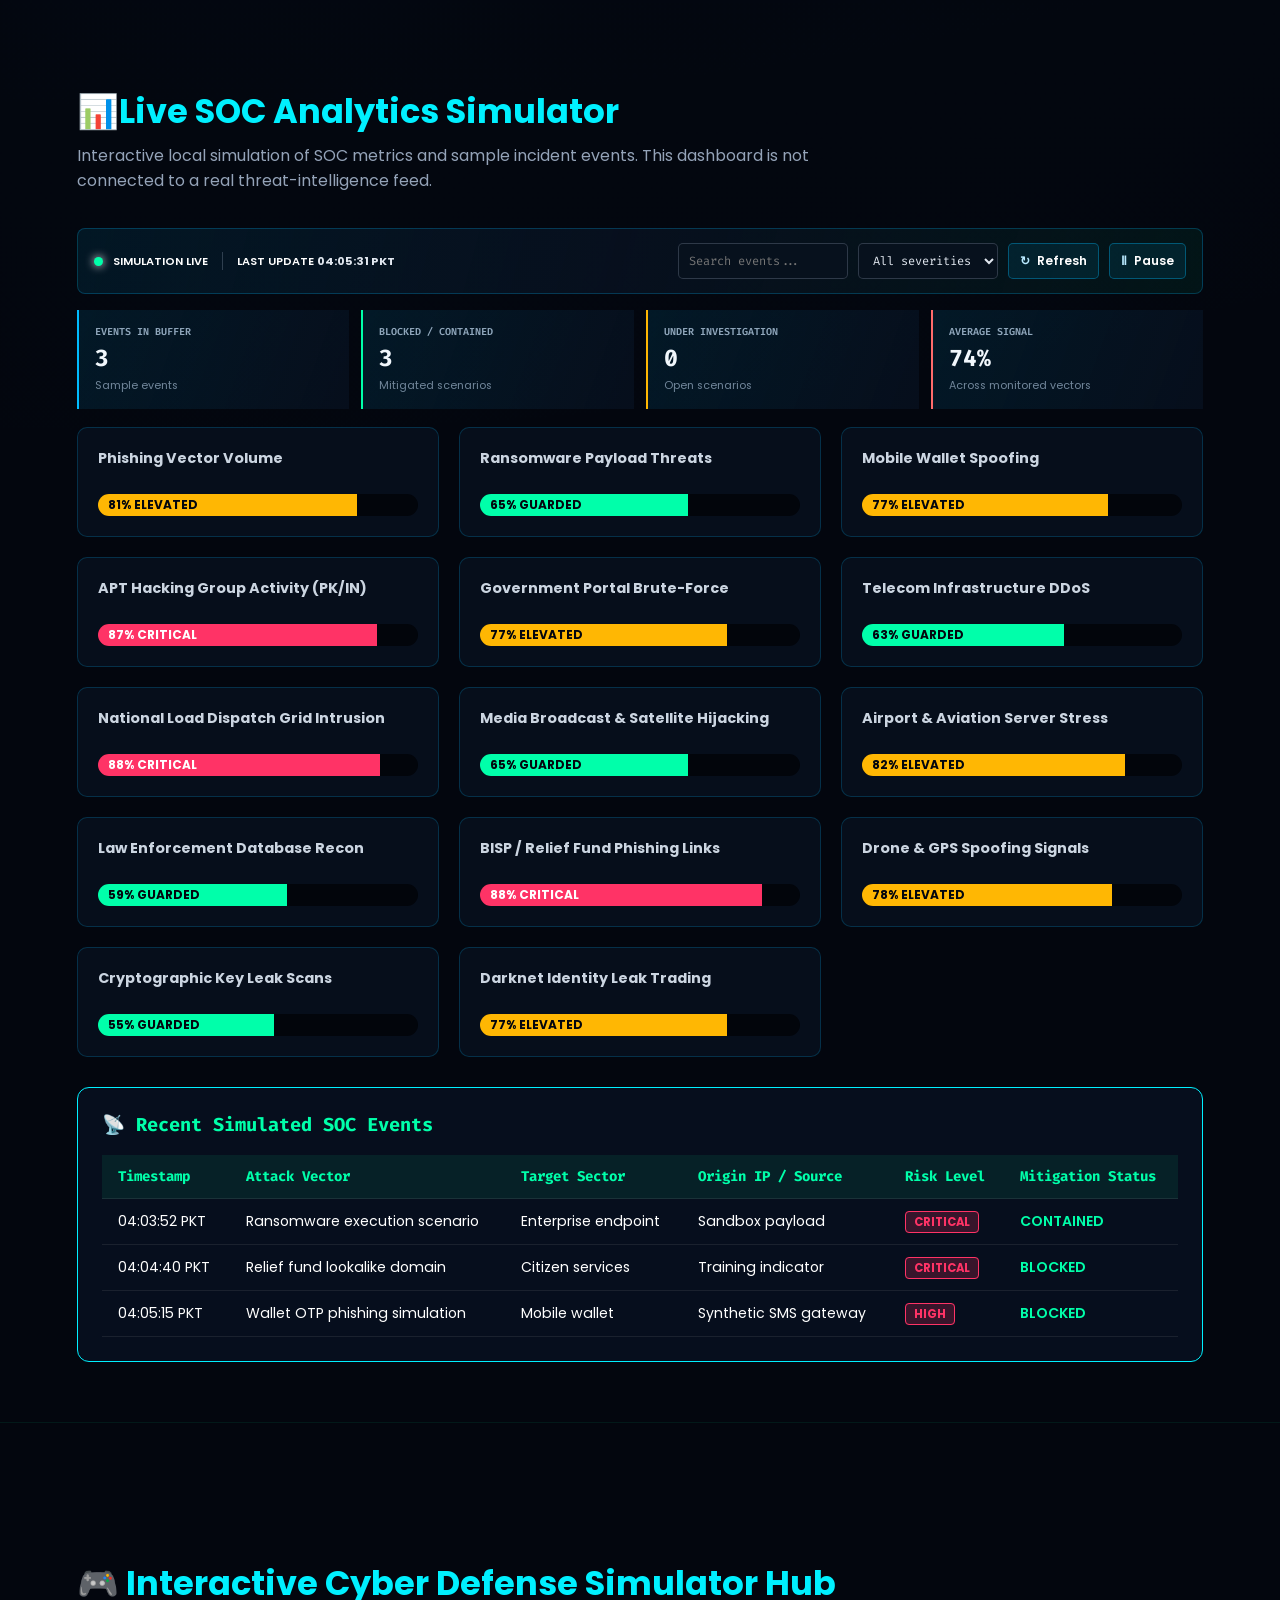
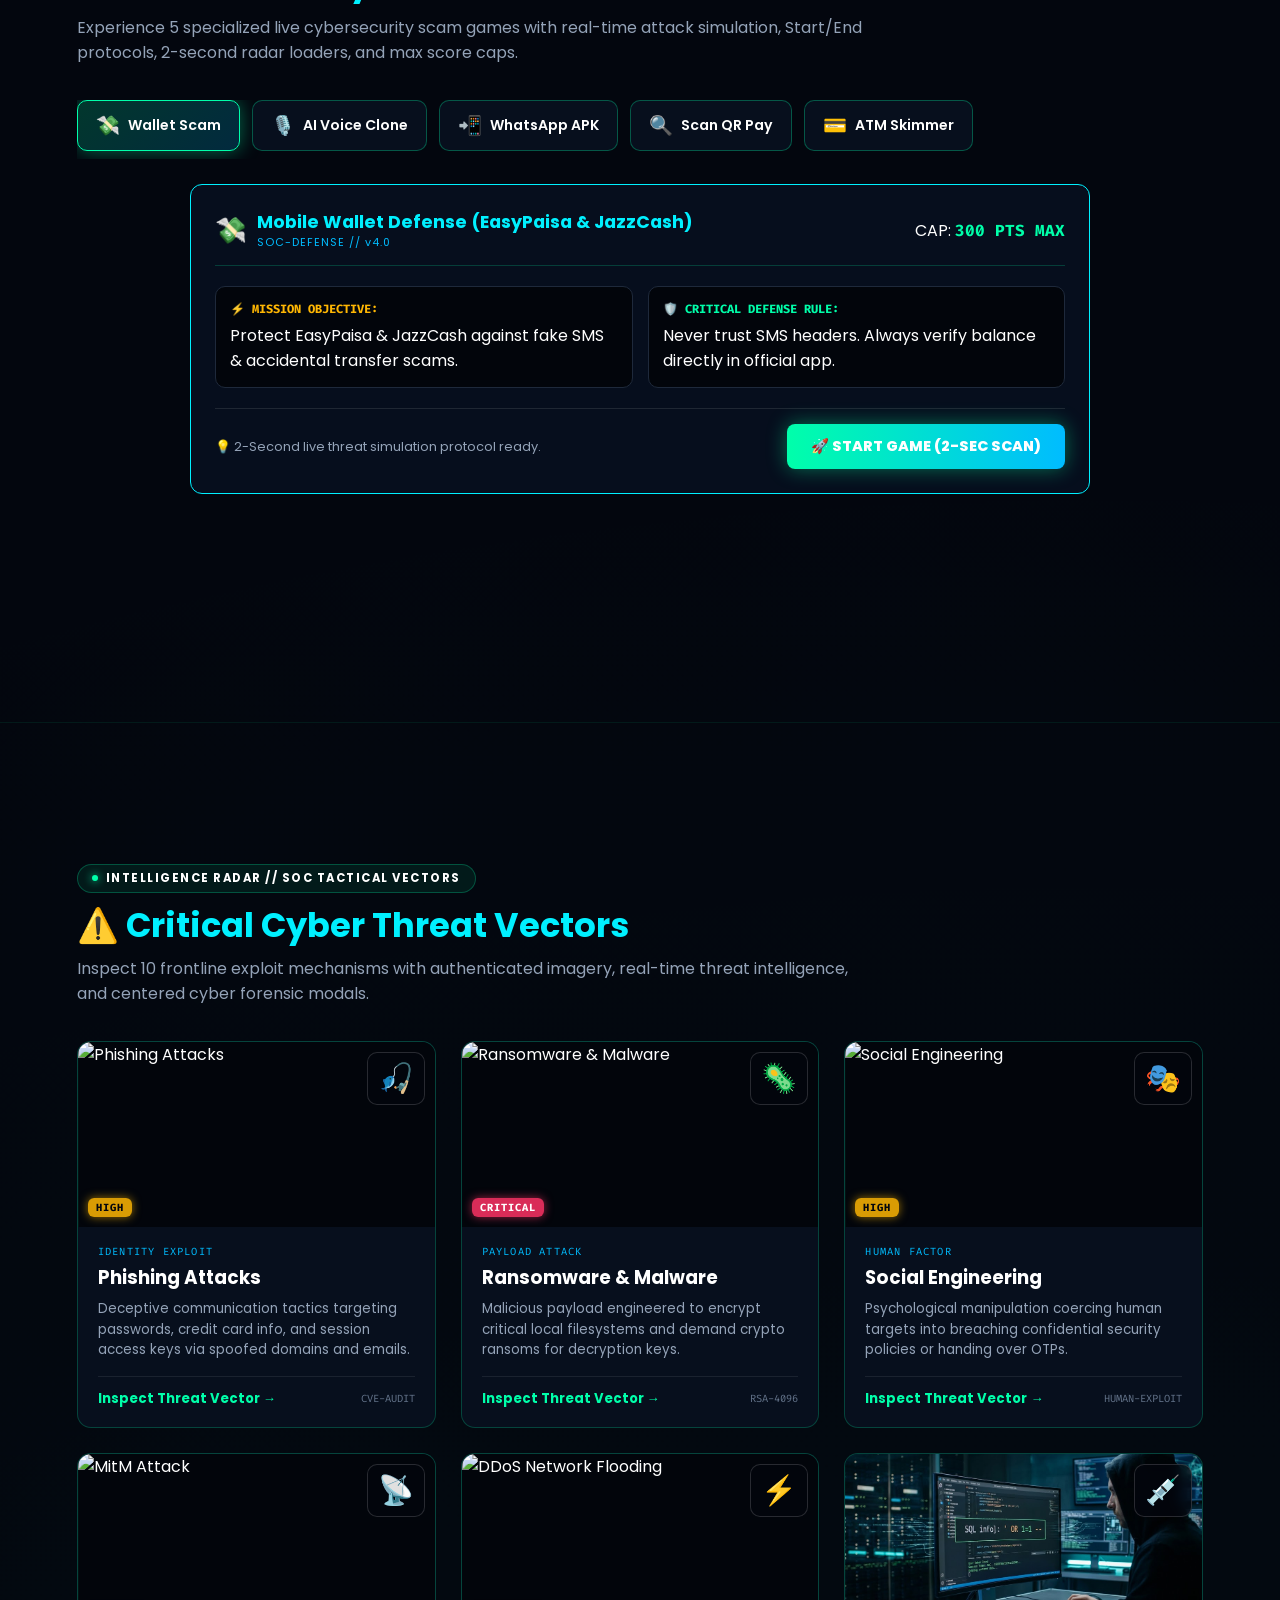
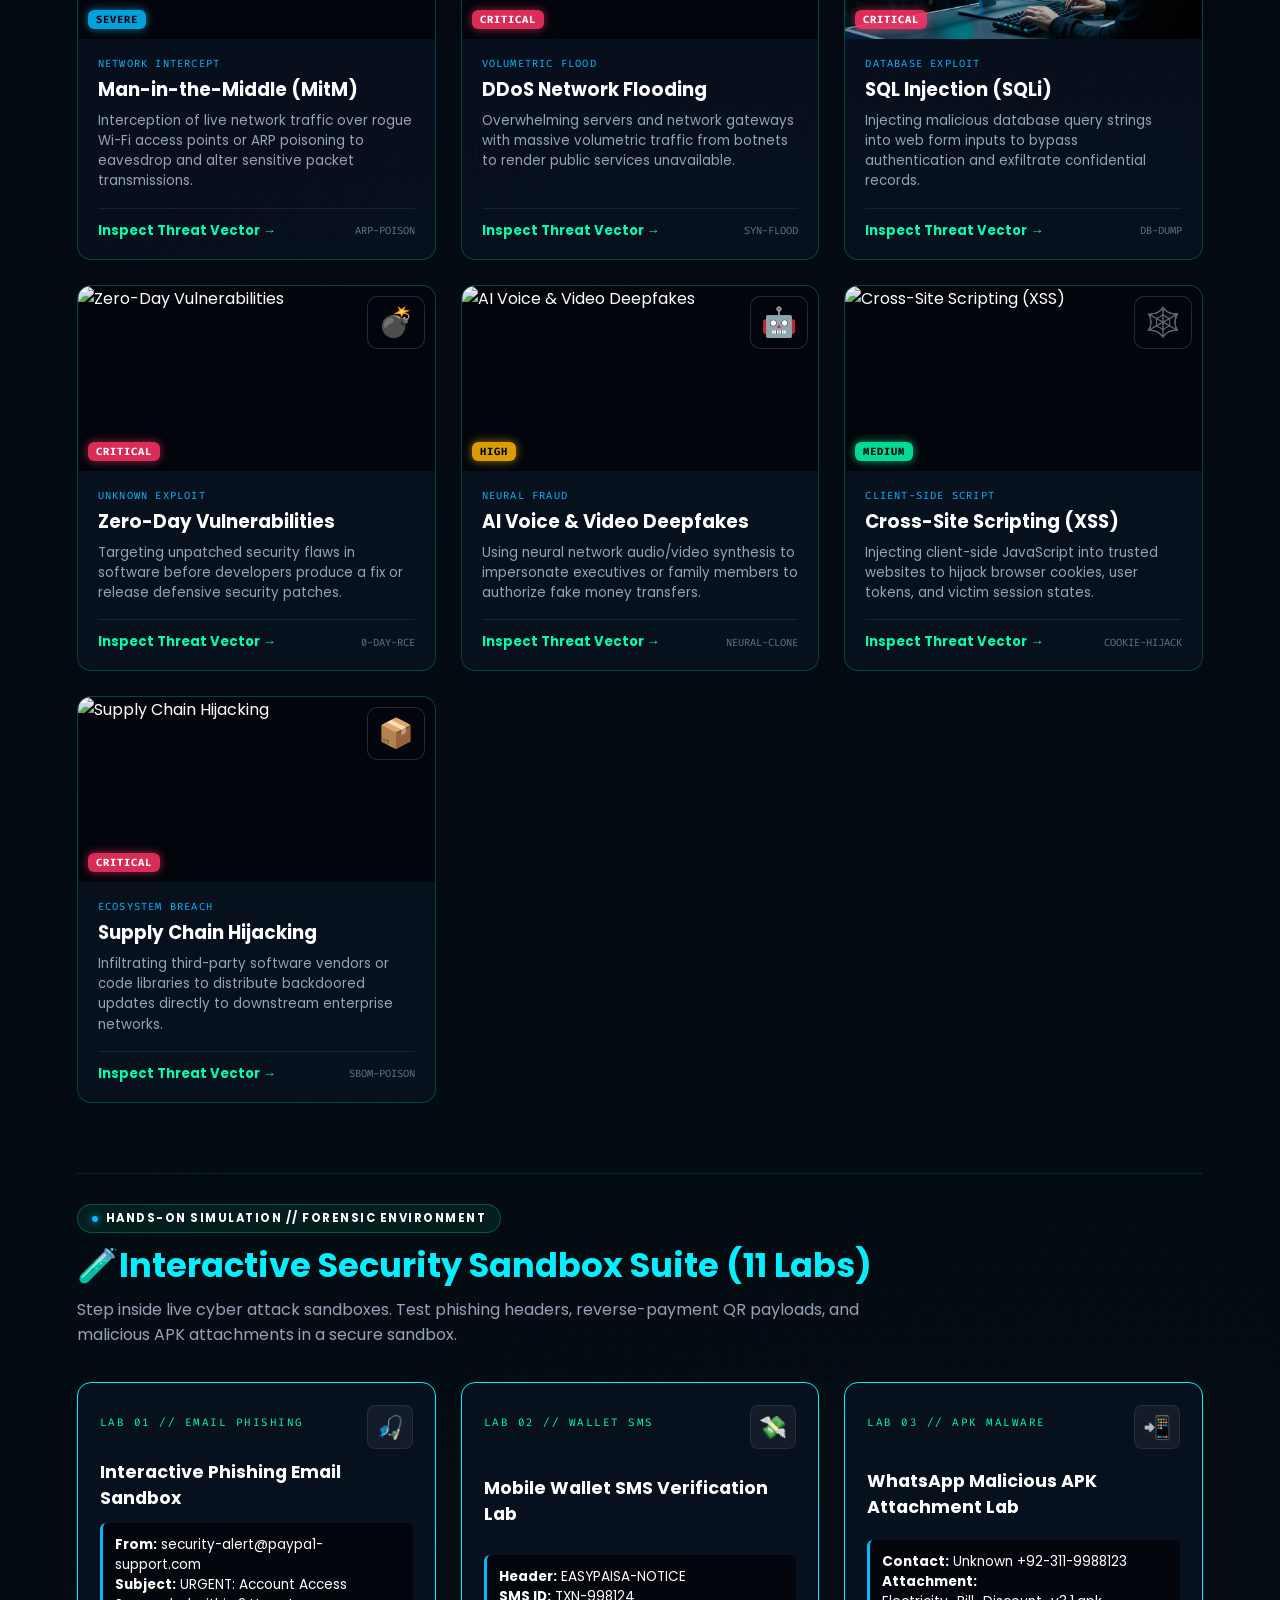
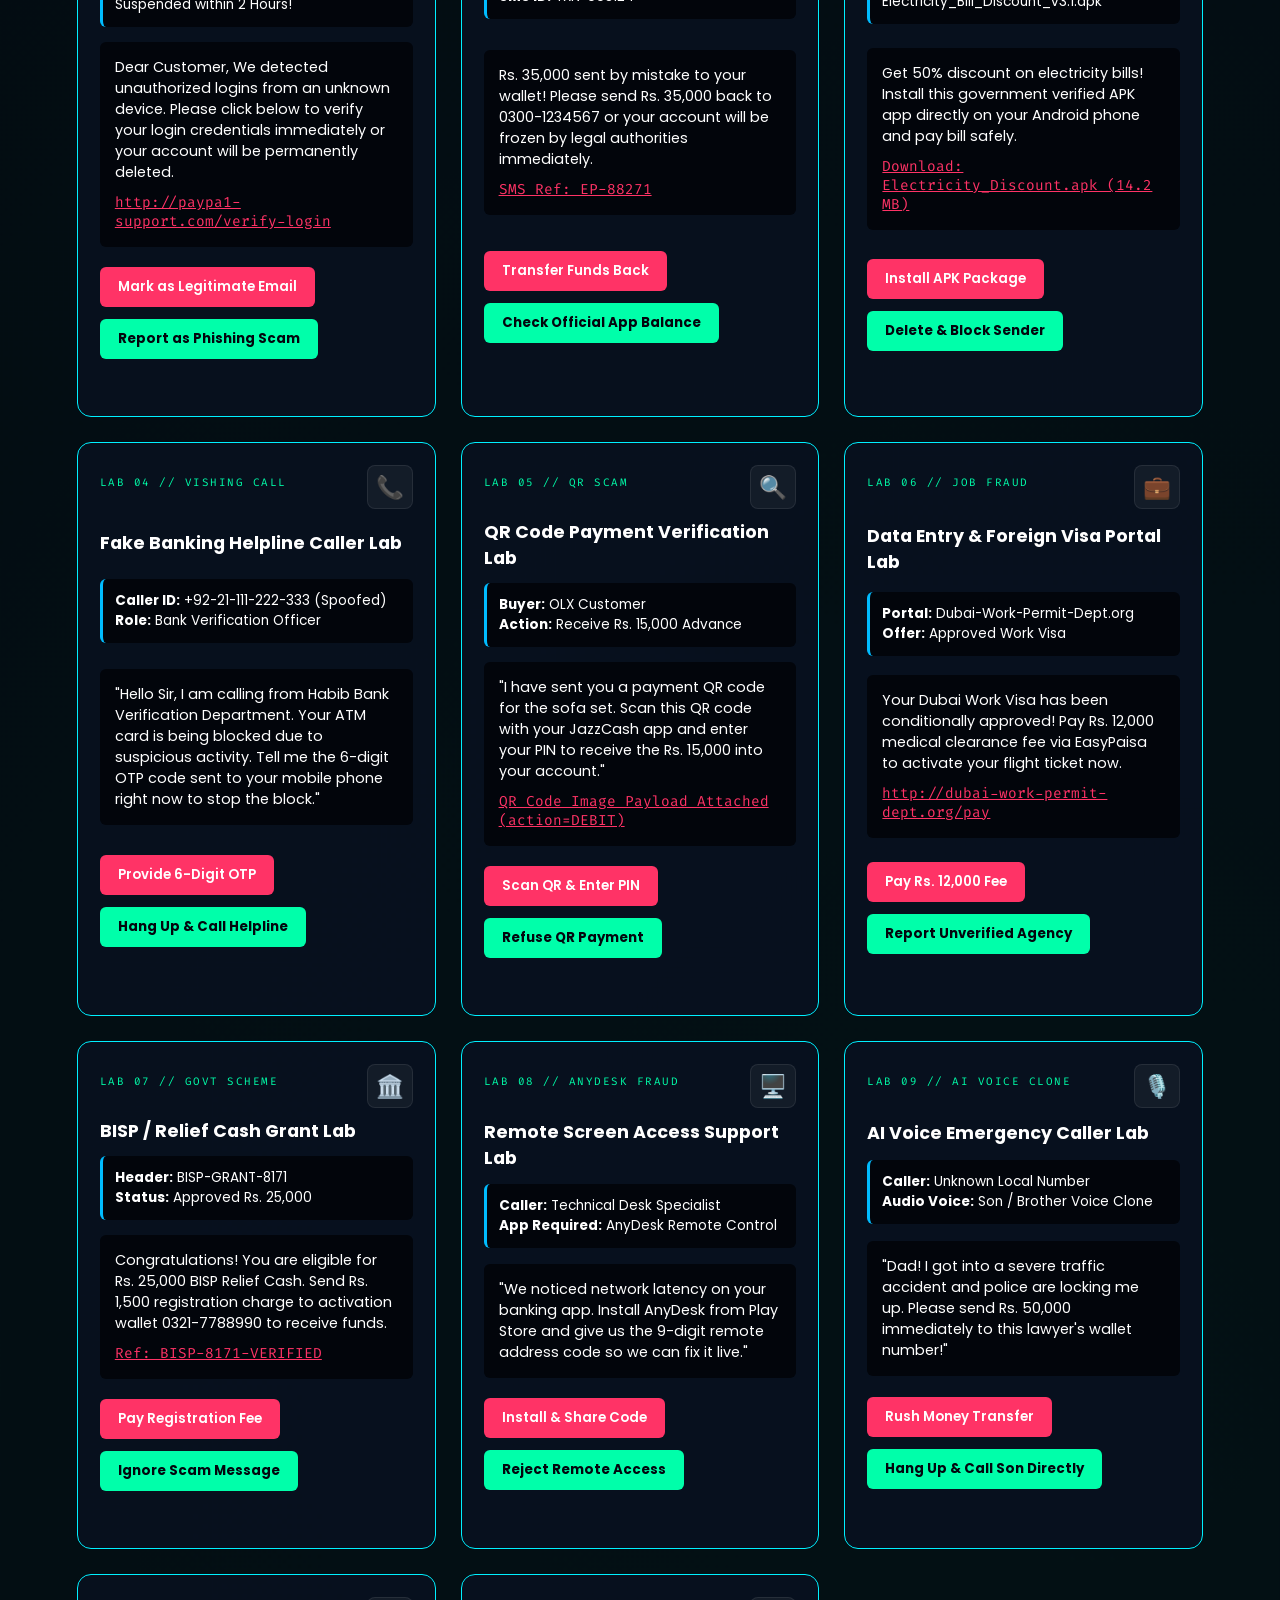
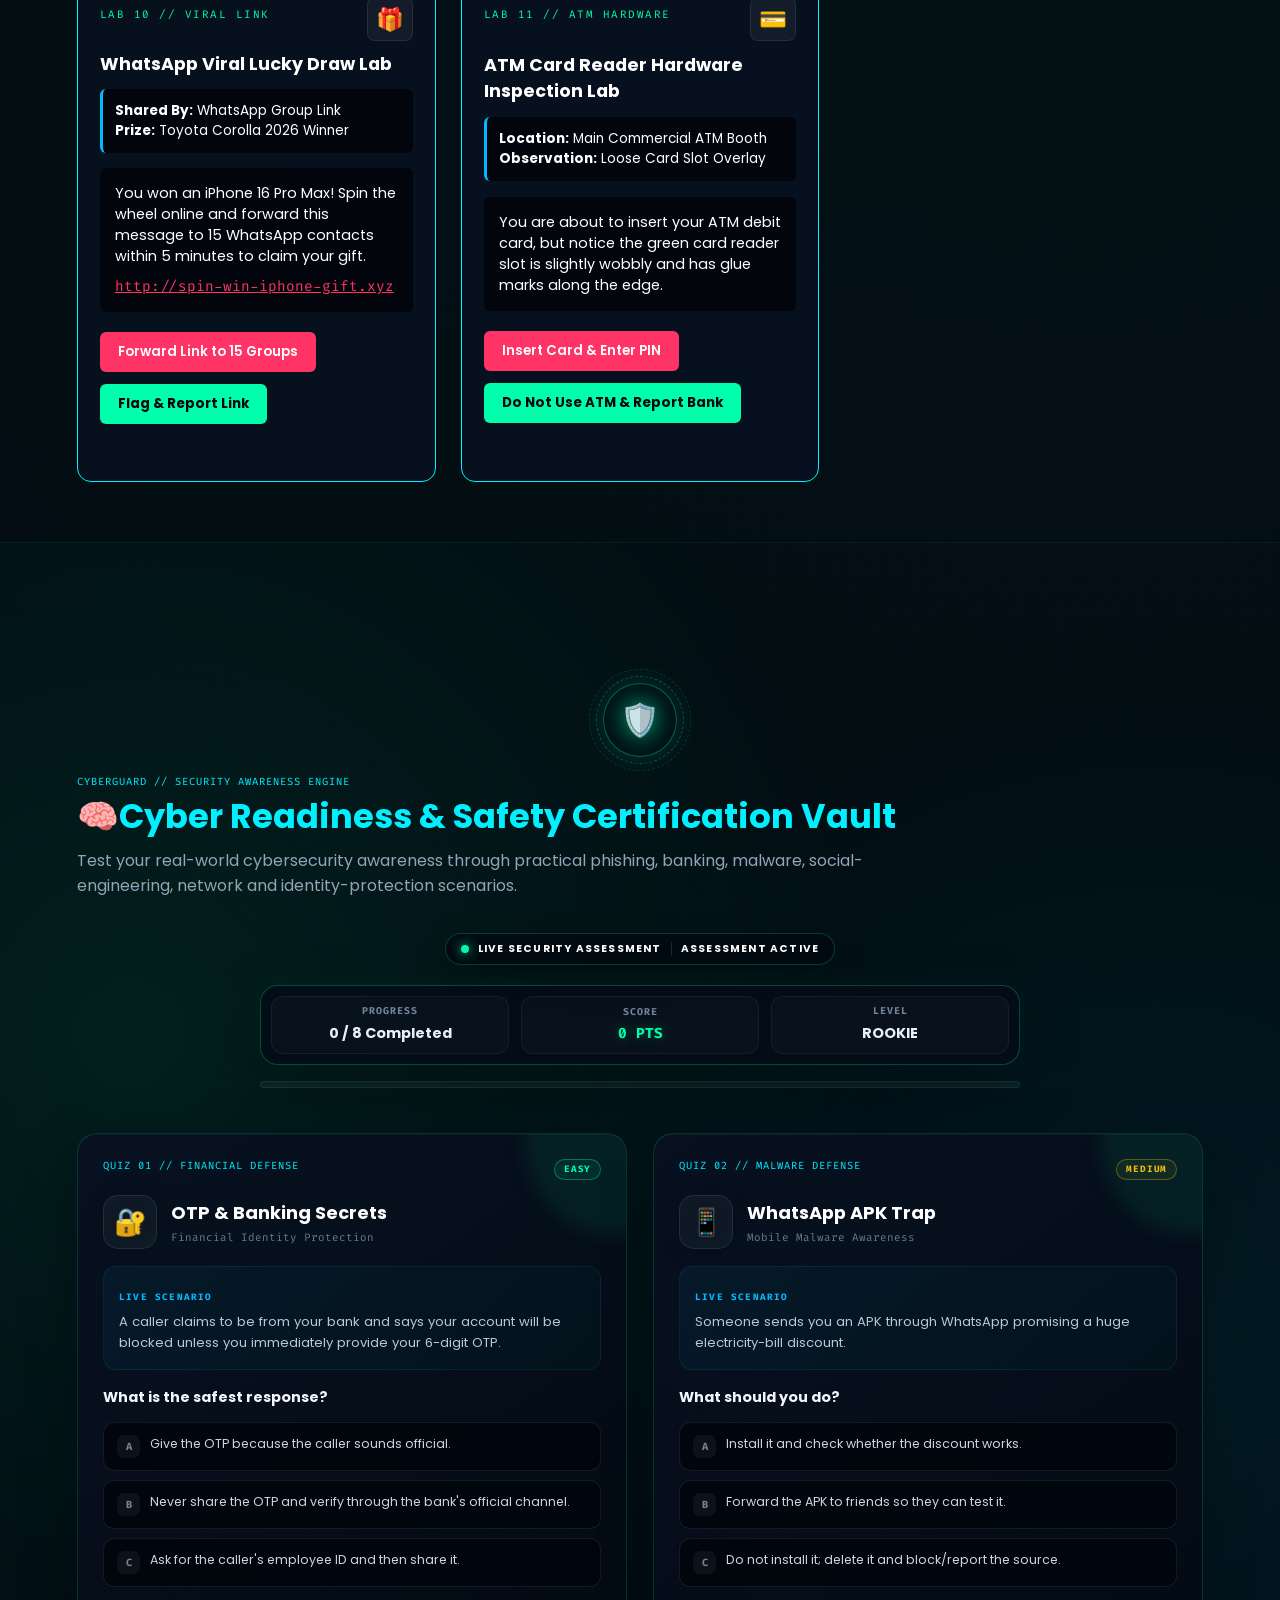
==== commit 7bb40069: "Add files via upload" ====
--- a/index.html
+++ b/index.html
@@ -1323,10 +1323,38 @@
 
     <!-- SECTION 4: LIVE THREAT ANALYTICS & LOGS TABLE -->
     <section id="analytics" class="page-section analytics-page">
-        <h2 class="section-title"><span class="icon">📊</span> Live SOC Cyber Attack Feed & Visual Charts</h2>
-        <p class="section-desc">Real-time threat monitoring metrics, global attack distributions, and recent attack vector logs (Pakistan + India Subcontinent Cyber Context).</p>
-
-        <!-- VISUAL GRAPH BARS (14 EXPANDED METRIC BARS) -->
+        <h2 class="section-title"><span class="icon">📊</span> Live SOC Analytics Simulator</h2>
+        <p class="section-desc">Interactive local simulation of SOC metrics and sample incident events. This dashboard is not connected to a real threat-intelligence feed.</p>
+
+        <div class="analytics-console" aria-label="Analytics stream controls">
+            <div class="analytics-stream-status">
+                <span class="analytics-live-indicator" id="analyticsLiveIndicator"></span>
+                <span id="analyticsStreamStatus" role="status">SIMULATION STARTING</span>
+                <span class="analytics-console-divider"></span>
+                <span>LAST UPDATE <strong id="analyticsLastUpdate">--:--:--</strong></span>
+            </div>
+            <div class="analytics-controls">
+                <label class="analytics-search-label" for="analyticsSearch">Filter events</label>
+                <input id="analyticsSearch" class="analytics-search" type="search" placeholder="Search events..." oninput="filterAnalyticsEvents()">
+                <select id="analyticsSeverityFilter" class="analytics-severity-filter" aria-label="Filter by severity" onchange="filterAnalyticsEvents()">
+                    <option value="all">All severities</option>
+                    <option value="critical">Critical</option>
+                    <option value="high">High</option>
+                    <option value="medium">Medium</option>
+                </select>
+                <button type="button" class="analytics-control-btn" onclick="analyticsRefreshNow()" aria-label="Refresh analytics">↻ <span>Refresh</span></button>
+                <button type="button" class="analytics-control-btn analytics-pause-btn" id="analyticsPauseBtn" onclick="analyticsToggleStream()" aria-pressed="false">Ⅱ <span>Pause</span></button>
+            </div>
+        </div>
+
+        <div class="analytics-summary-grid" aria-label="Simulation summary">
+            <article class="analytics-summary-card"><span>EVENTS IN BUFFER</span><strong id="analyticsEventCount">0</strong><small>Sample events</small></article>
+            <article class="analytics-summary-card"><span>BLOCKED / CONTAINED</span><strong id="analyticsContainedCount">0</strong><small>Mitigated scenarios</small></article>
+            <article class="analytics-summary-card"><span>UNDER INVESTIGATION</span><strong id="analyticsInvestigatingCount">0</strong><small>Open scenarios</small></article>
+            <article class="analytics-summary-card"><span>AVERAGE SIGNAL</span><strong id="analyticsAverageSignal">0%</strong><small>Across monitored vectors</small></article>
+        </div>
+
+        <!-- SIMULATED METRIC BARS -->
         <div class="analytics-metrics-grid">
             <div class="metric-card">
                 <h4>Phishing Vector Volume</h4>
@@ -1414,9 +1442,9 @@
             </div>
         </div>
 
-        <!-- CYBER LOGS TABLE (17 REAL INCIDENT LOGS) -->
+        <!-- LOCALLY GENERATED SAMPLE EVENTS -->
         <div class="table-container glowing-card">
-            <h3 class="table-title">📡 Real-Time Cyber Incident Logs (Pak-India Regional Feed)</h3>
+            <h3 class="table-title">📡 Recent Simulated SOC Events</h3>
             <table class="cyber-table">
                 <thead>
                     <tr>
@@ -1428,7 +1456,7 @@
                         <th>Mitigation Status</th>
                     </tr>
                 </thead>
-                <tbody>
+                <tbody id="analyticsEventRows" aria-live="polite">
                     <tr>
                         <td>12:14:02 PKT</td>
                         <td>SMS OTP Intercept Scam</td>
@@ -2901,7 +2929,7 @@
                     <span>CYBERGUARD // VVIP COMMUNITY PULSE</span>
                 </div>
 
-                <!-- ADMIN LOGIN BUTTON (PASSWORD: 125) -->
+                <!-- ADMIN LOGIN BUTTON -->
                 <button type="button" id="adminPortalBtn" class="admin-portal-toggle-btn" onclick="openAdminPassModal()">
                     <span id="adminBtnIcon">🔒</span>
                     <span id="adminBtnText">Admin Login</span>
@@ -3182,7 +3210,7 @@
 
     </div>
 
-    <!-- ADMIN PASSCODE POPUP MODAL (PASSWORD: 125) -->
+    <!-- ADMIN PASSCODE POPUP MODAL -->
     <div id="adminPassModal" class="admin-pass-modal" style="display: none;">
         <div class="admin-pass-card">
             <button type="button" class="modal-close-x" onclick="closeAdminPassModal()">&times;</button>
--- a/style.css
+++ b/style.css
@@ -610,6 +610,153 @@
 
 .status-text.success { color: #00ffaa; font-weight: 600; }
 .status-text.warning { color: #ffb703; font-weight: 600; }
+
+#analytics .analytics-console {
+    display: flex;
+    align-items: center;
+    justify-content: space-between;
+    gap: 16px;
+    padding: 14px 16px;
+    margin: 0 0 16px;
+    border: 1px solid rgba(0, 188, 255, 0.24);
+    border-radius: 8px;
+    background: linear-gradient(105deg, rgba(0, 188, 255, 0.09), rgba(8, 17, 32, 0.88) 48%, rgba(0, 255, 170, 0.06));
+}
+
+#analytics .analytics-stream-status,
+#analytics .analytics-controls {
+    display: flex;
+    align-items: center;
+    gap: 10px;
+}
+
+#analytics .analytics-stream-status {
+    color: #9fb4c8;
+    font: 600 0.7rem 'Fira Code', monospace;
+}
+
+#analytics .analytics-stream-status strong { color: #e2e8f0; }
+
+#analytics .analytics-live-indicator {
+    width: 9px;
+    height: 9px;
+    flex: 0 0 9px;
+    border-radius: 50%;
+    background: #ffb703;
+    box-shadow: 0 0 10px currentColor;
+}
+
+#analytics .analytics-live-indicator.is-live {
+    background: #00ffaa;
+    animation: analyticsPulse 1.5s infinite;
+}
+
+#analytics .analytics-live-indicator.is-paused { background: #ffb703; }
+
+#analytics .analytics-console-divider {
+    width: 1px;
+    height: 18px;
+    margin: 0 4px;
+    background: rgba(148, 163, 184, 0.3);
+}
+
+#analytics .analytics-controls { flex-wrap: wrap; }
+
+#analytics .analytics-search-label {
+    position: absolute;
+    width: 1px;
+    height: 1px;
+    overflow: hidden;
+    clip: rect(0, 0, 0, 0);
+    white-space: nowrap;
+}
+
+#analytics .analytics-search,
+#analytics .analytics-severity-filter {
+    min-height: 36px;
+    padding: 7px 10px;
+    border: 1px solid rgba(148, 163, 184, 0.28);
+    border-radius: 5px;
+    outline: none;
+    background: #07111d;
+    color: #e2e8f0;
+    font: 0.75rem 'Fira Code', monospace;
+}
+
+#analytics .analytics-search { width: 170px; }
+#analytics .analytics-search:focus,
+#analytics .analytics-severity-filter:focus { border-color: #00bcff; }
+
+#analytics .analytics-control-btn {
+    min-height: 36px;
+    padding: 6px 11px;
+    border: 1px solid rgba(0, 188, 255, 0.35);
+    border-radius: 5px;
+    background: rgba(0, 188, 255, 0.09);
+    color: #b9eaff;
+    cursor: pointer;
+    font: 600 0.75rem 'Fira Code', monospace;
+}
+
+#analytics .analytics-control-btn:hover { border-color: #00bcff; background: rgba(0, 188, 255, 0.17); }
+#analytics .analytics-control-btn:focus-visible { outline: 2px solid #00ffaa; outline-offset: 2px; }
+
+#analytics .analytics-summary-grid {
+    display: grid;
+    grid-template-columns: repeat(4, minmax(0, 1fr));
+    gap: 12px;
+    margin-bottom: 18px;
+}
+
+#analytics .analytics-summary-card {
+    display: grid;
+    gap: 5px;
+    min-width: 0;
+    padding: 15px 16px;
+    border-left: 2px solid #00bcff;
+    background: linear-gradient(110deg, rgba(0, 188, 255, 0.1), rgba(8, 17, 32, 0.78));
+}
+
+#analytics .analytics-summary-card:nth-child(2) { border-color: #00ffaa; }
+#analytics .analytics-summary-card:nth-child(3) { border-color: #ffb703; }
+#analytics .analytics-summary-card:nth-child(4) { border-color: #ff6b6b; }
+#analytics .analytics-summary-card > span { color: #91a8bd; font: 600 0.63rem 'Fira Code', monospace; }
+#analytics .analytics-summary-card strong { color: #f1f7fc; font: 700 1.45rem 'Fira Code', monospace; }
+#analytics .analytics-summary-card small { color: #71869a; font-size: 0.68rem; }
+
+#analytics .metric-card { position: relative; overflow: hidden; }
+#analytics .metric-card h4 { min-height: 2.5em; }
+#analytics .bar-chart-wrap { position: relative; }
+#analytics .bar-fill { min-width: 54px; white-space: nowrap; }
+#analytics .cyber-table tbody tr.analytics-event-new { animation: analyticsRowIn 0.35s ease both; }
+#analytics .analytics-empty-row { color: #94a3b8; text-align: center; }
+
+@keyframes analyticsPulse {
+    50% { opacity: 0.45; box-shadow: 0 0 3px currentColor; }
+}
+
+@keyframes analyticsRowIn {
+    from { opacity: 0; transform: translateY(-5px); }
+    to { opacity: 1; transform: translateY(0); }
+}
+
+@media (max-width: 760px) {
+    #analytics .analytics-console { align-items: flex-start; flex-direction: column; }
+    #analytics .analytics-controls { width: 100%; }
+    #analytics .analytics-search { flex: 1 1 130px; width: auto; }
+    #analytics .analytics-summary-grid { grid-template-columns: repeat(2, minmax(0, 1fr)); }
+}
+
+@media (max-width: 420px) {
+    #analytics .analytics-stream-status { flex-wrap: wrap; }
+    #analytics .analytics-summary-card { padding: 12px; }
+    #analytics .analytics-summary-card strong { font-size: 1.15rem; }
+    #analytics .analytics-control-btn { flex: 1 1 auto; }
+}
+
+/* ==========================================
+   UPGRADED CYBER GAMES HUB STYLES
+   ========================================== */
 
 /* ==========================================
    UPGRADED CYBER GAMES HUB STYLES
@@ -5845,6 +5992,11 @@
     font-weight: 700;
 }
 
+.admin-award-label {
+    color: #ffe08a;
+    animation: none;
+}
+
 .awarded-emoji-anim {
     font-size: 1rem;
     display: inline-block;
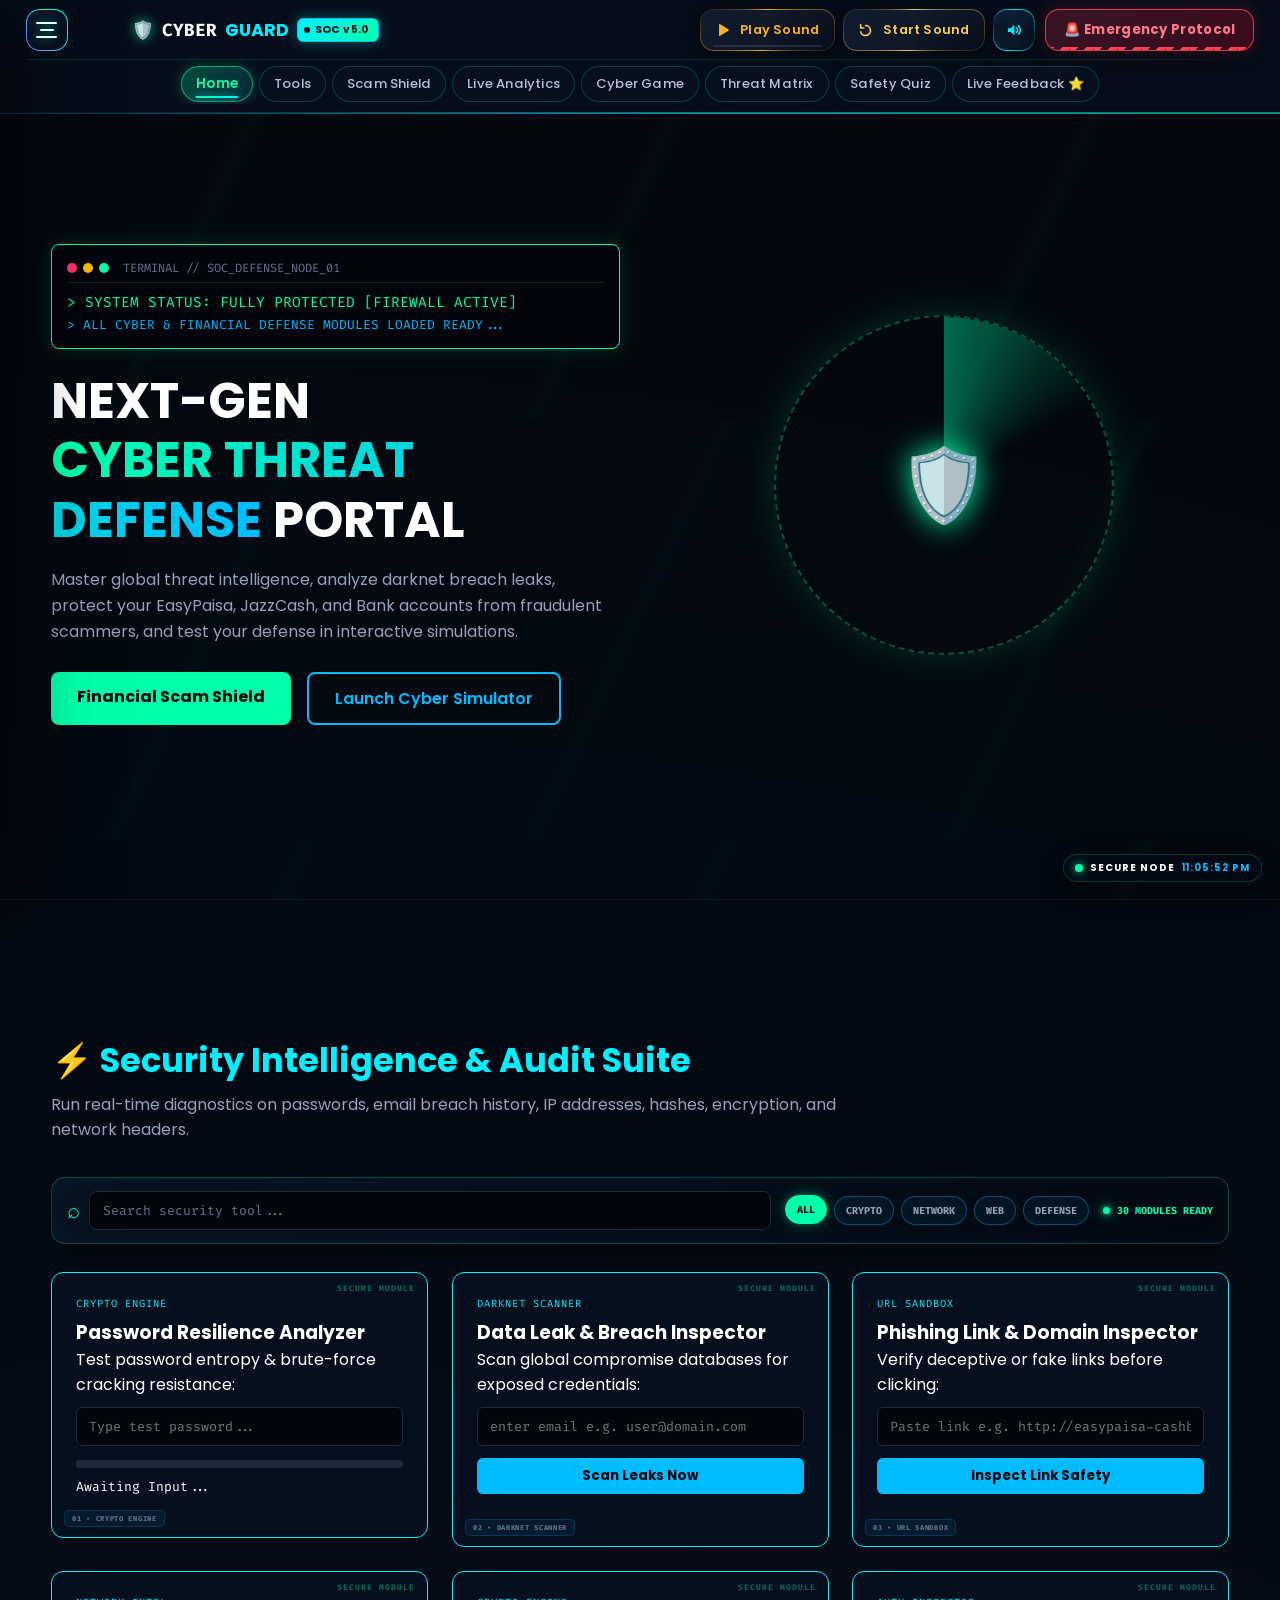
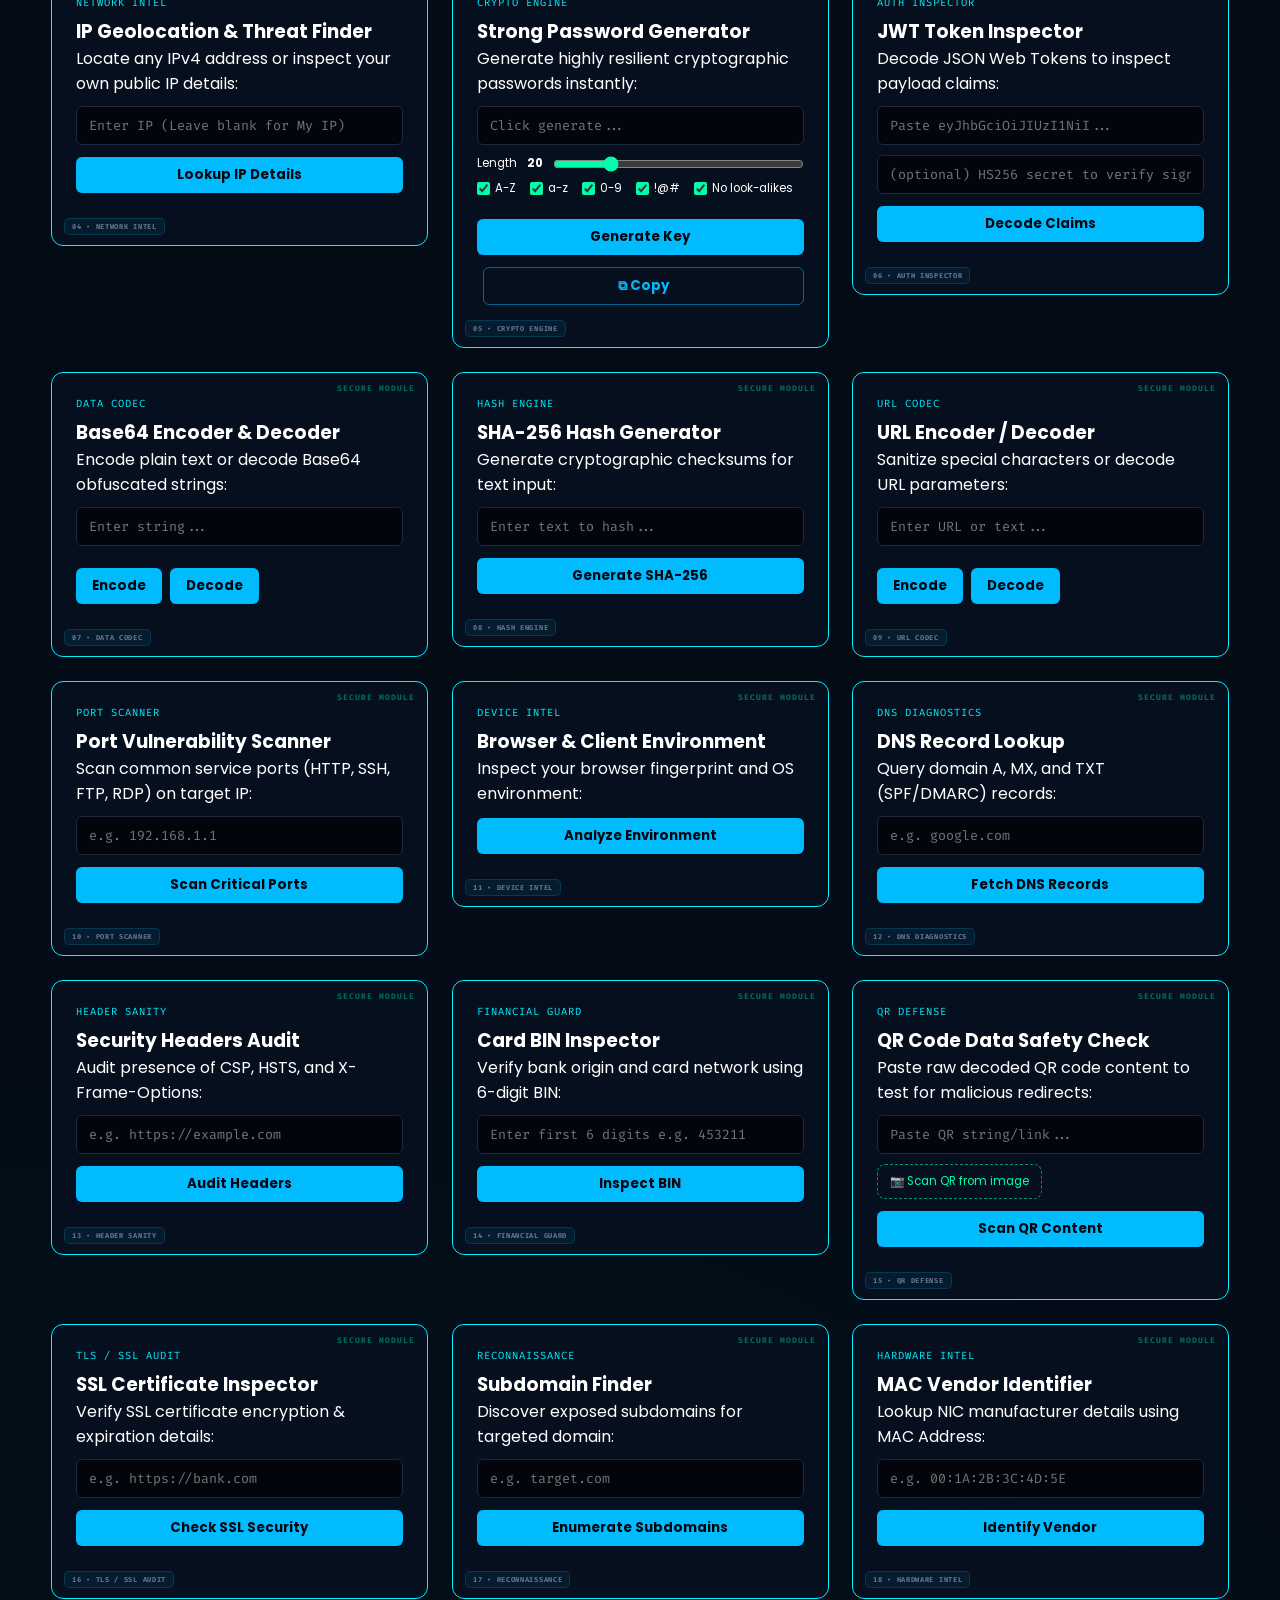
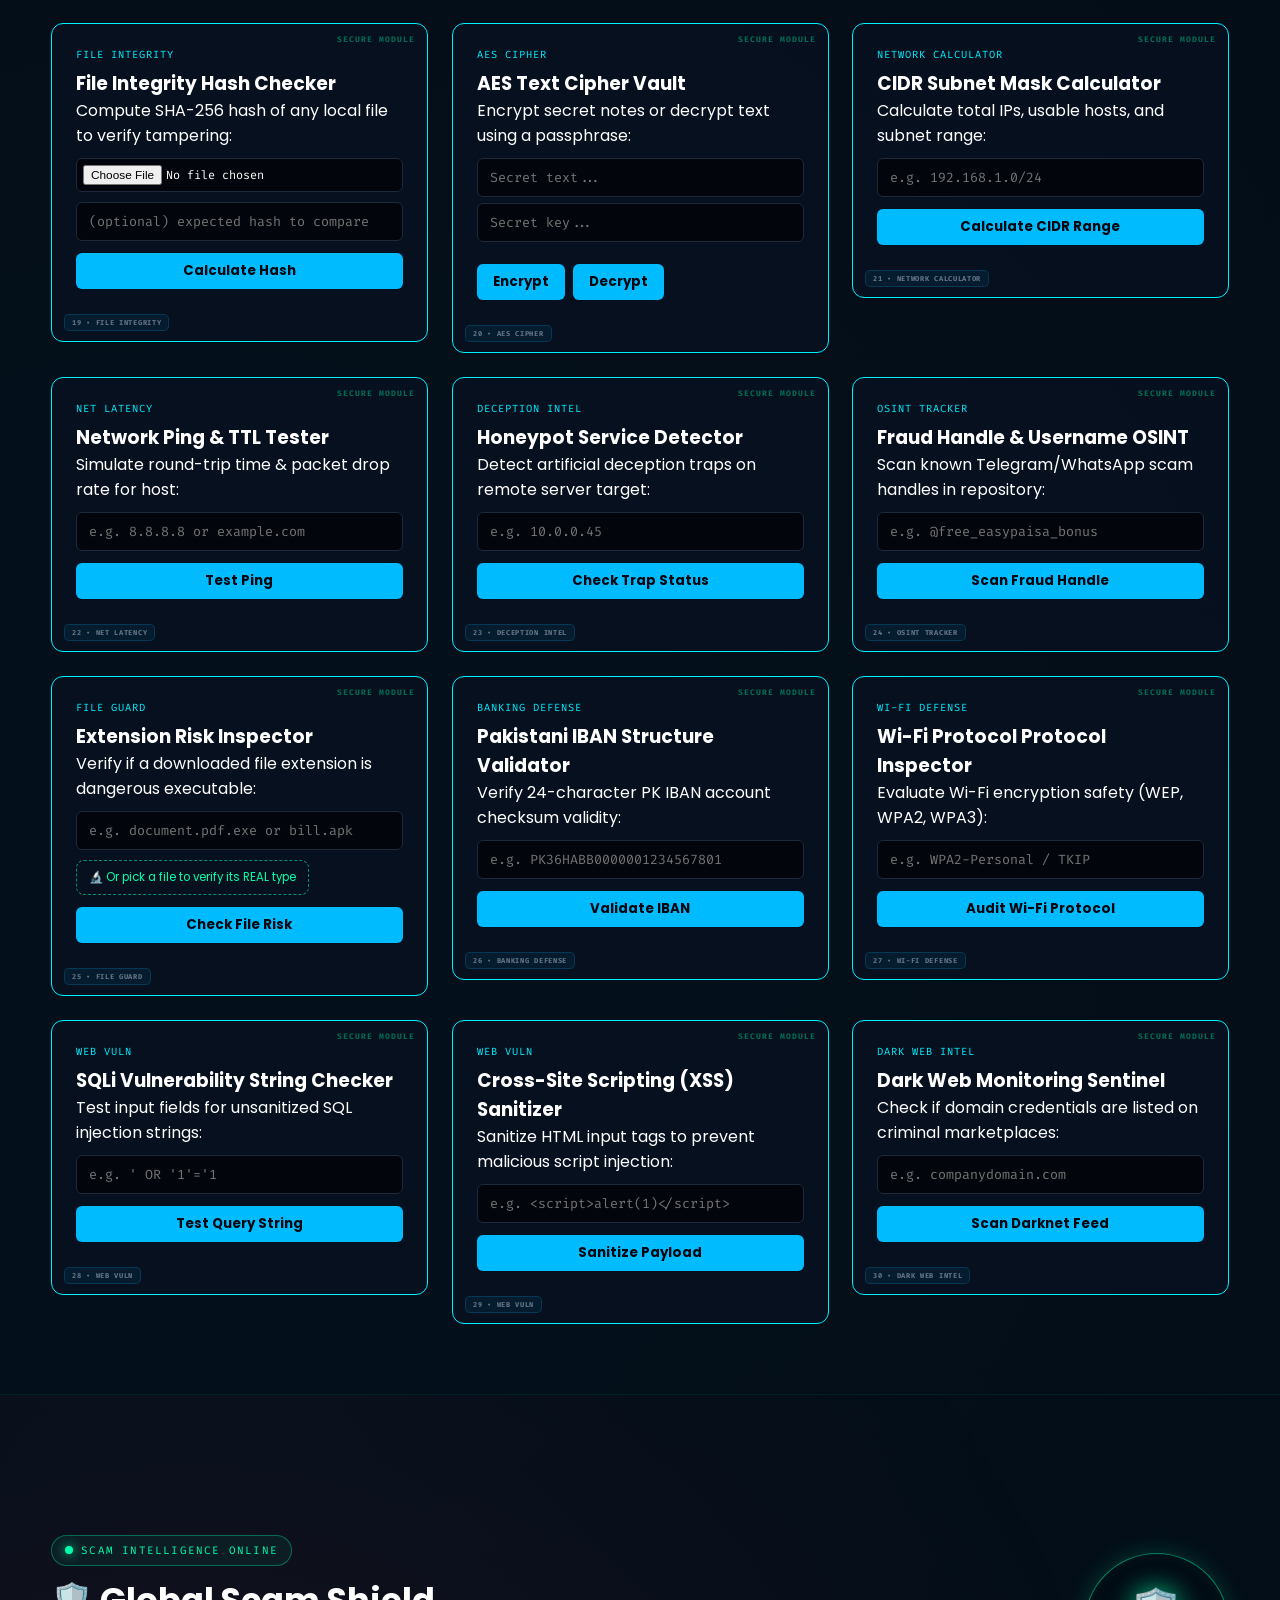
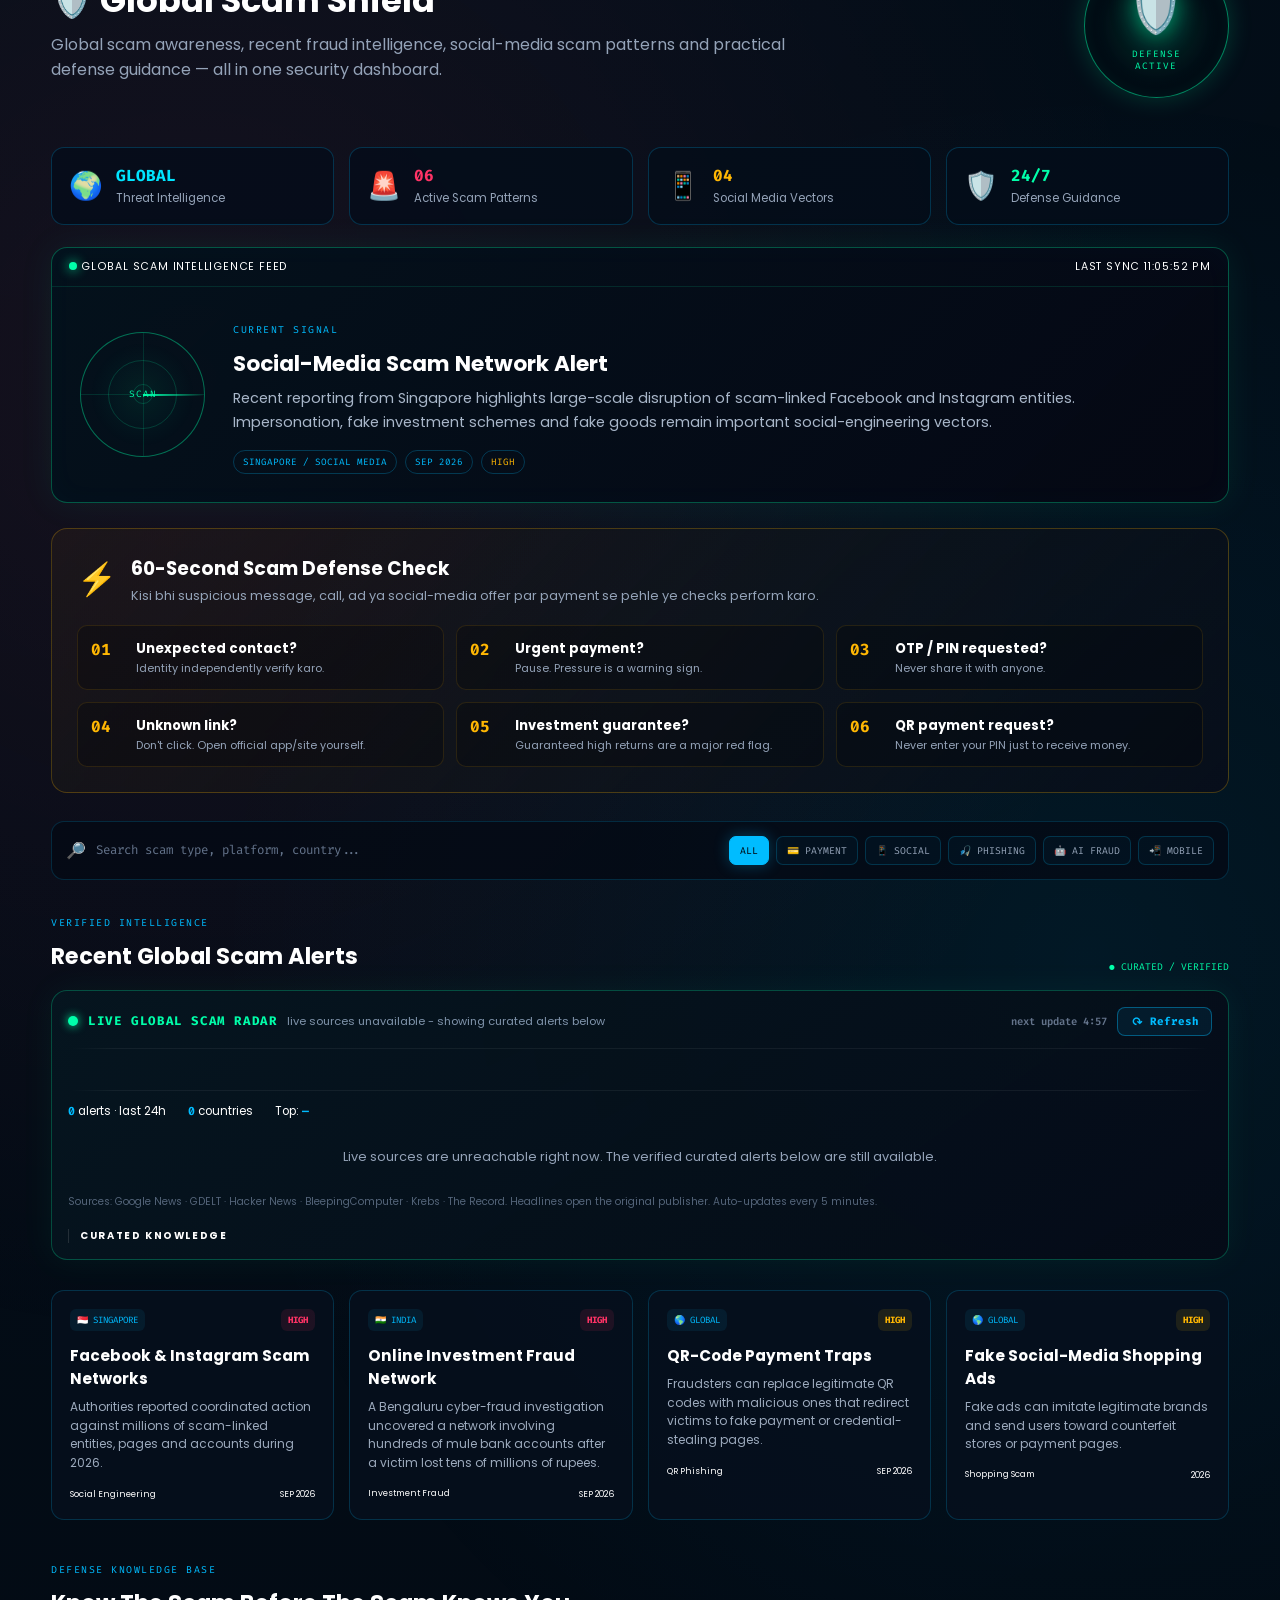
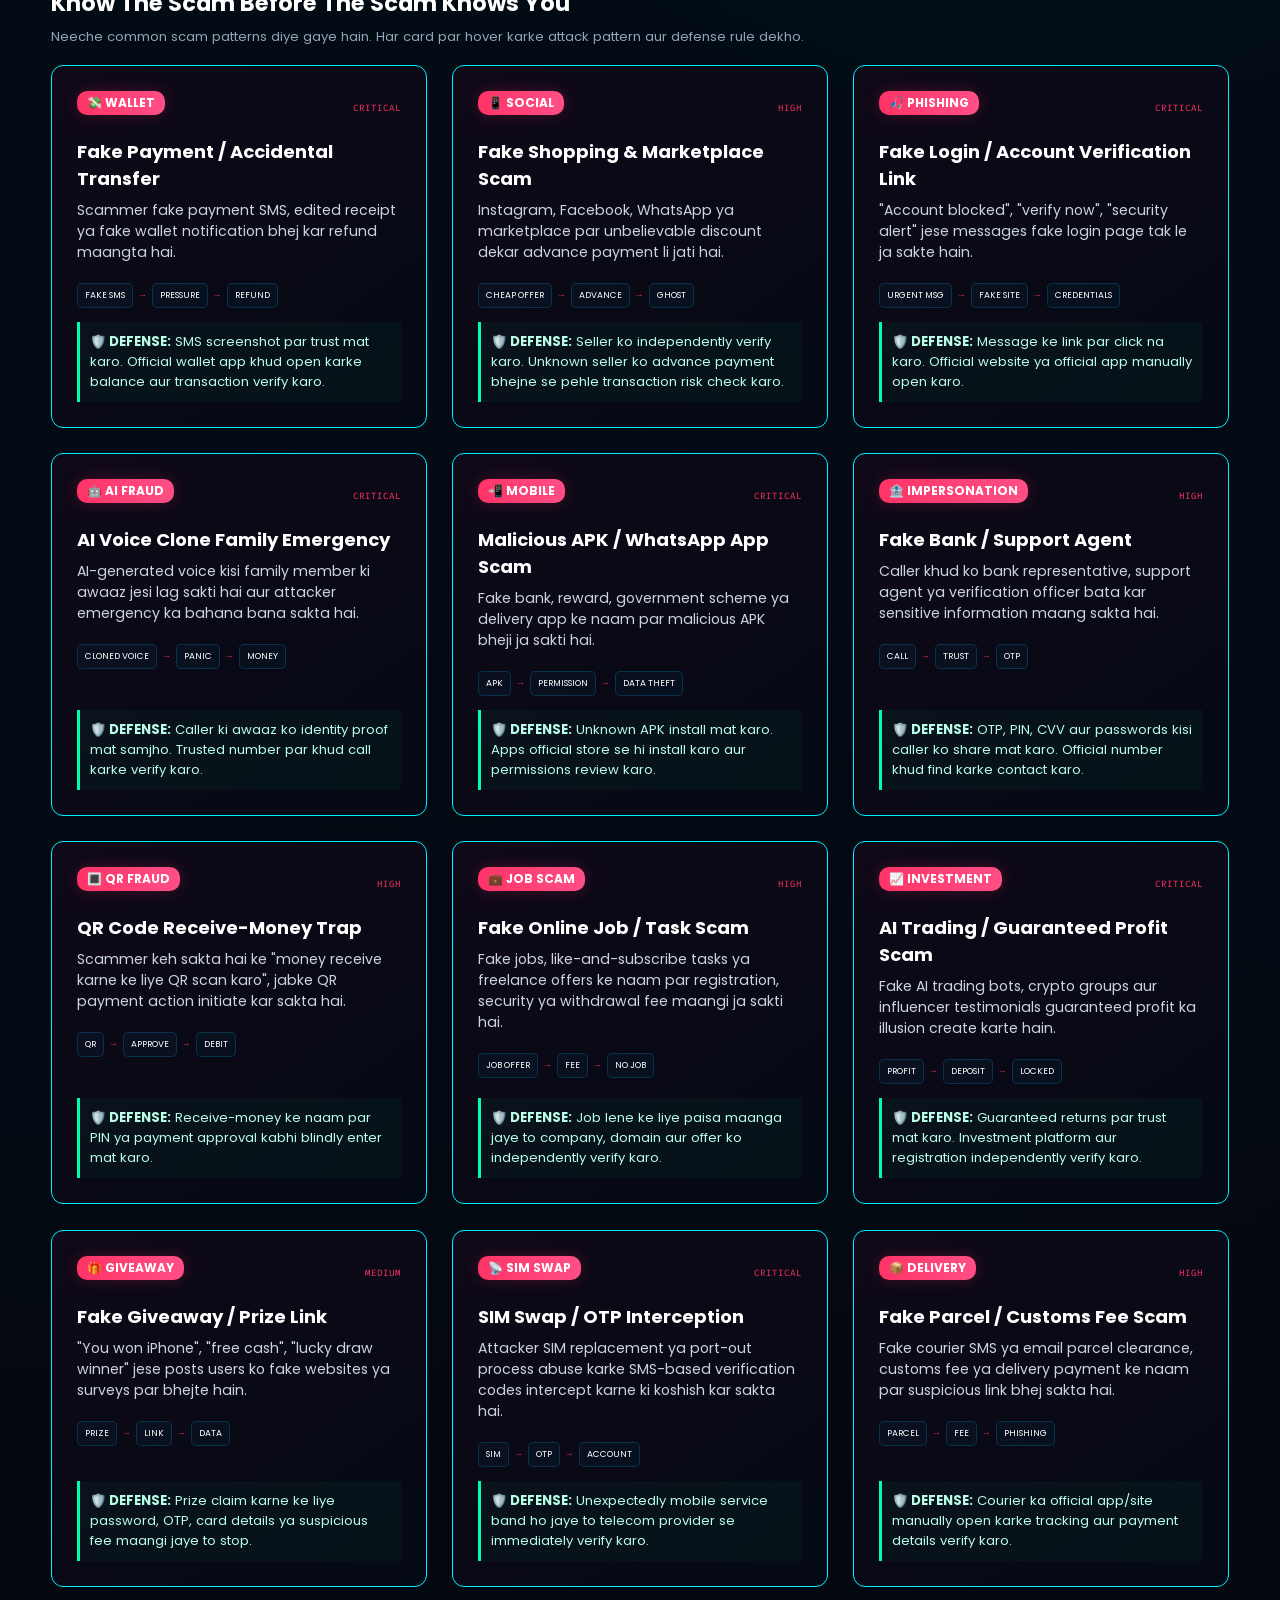
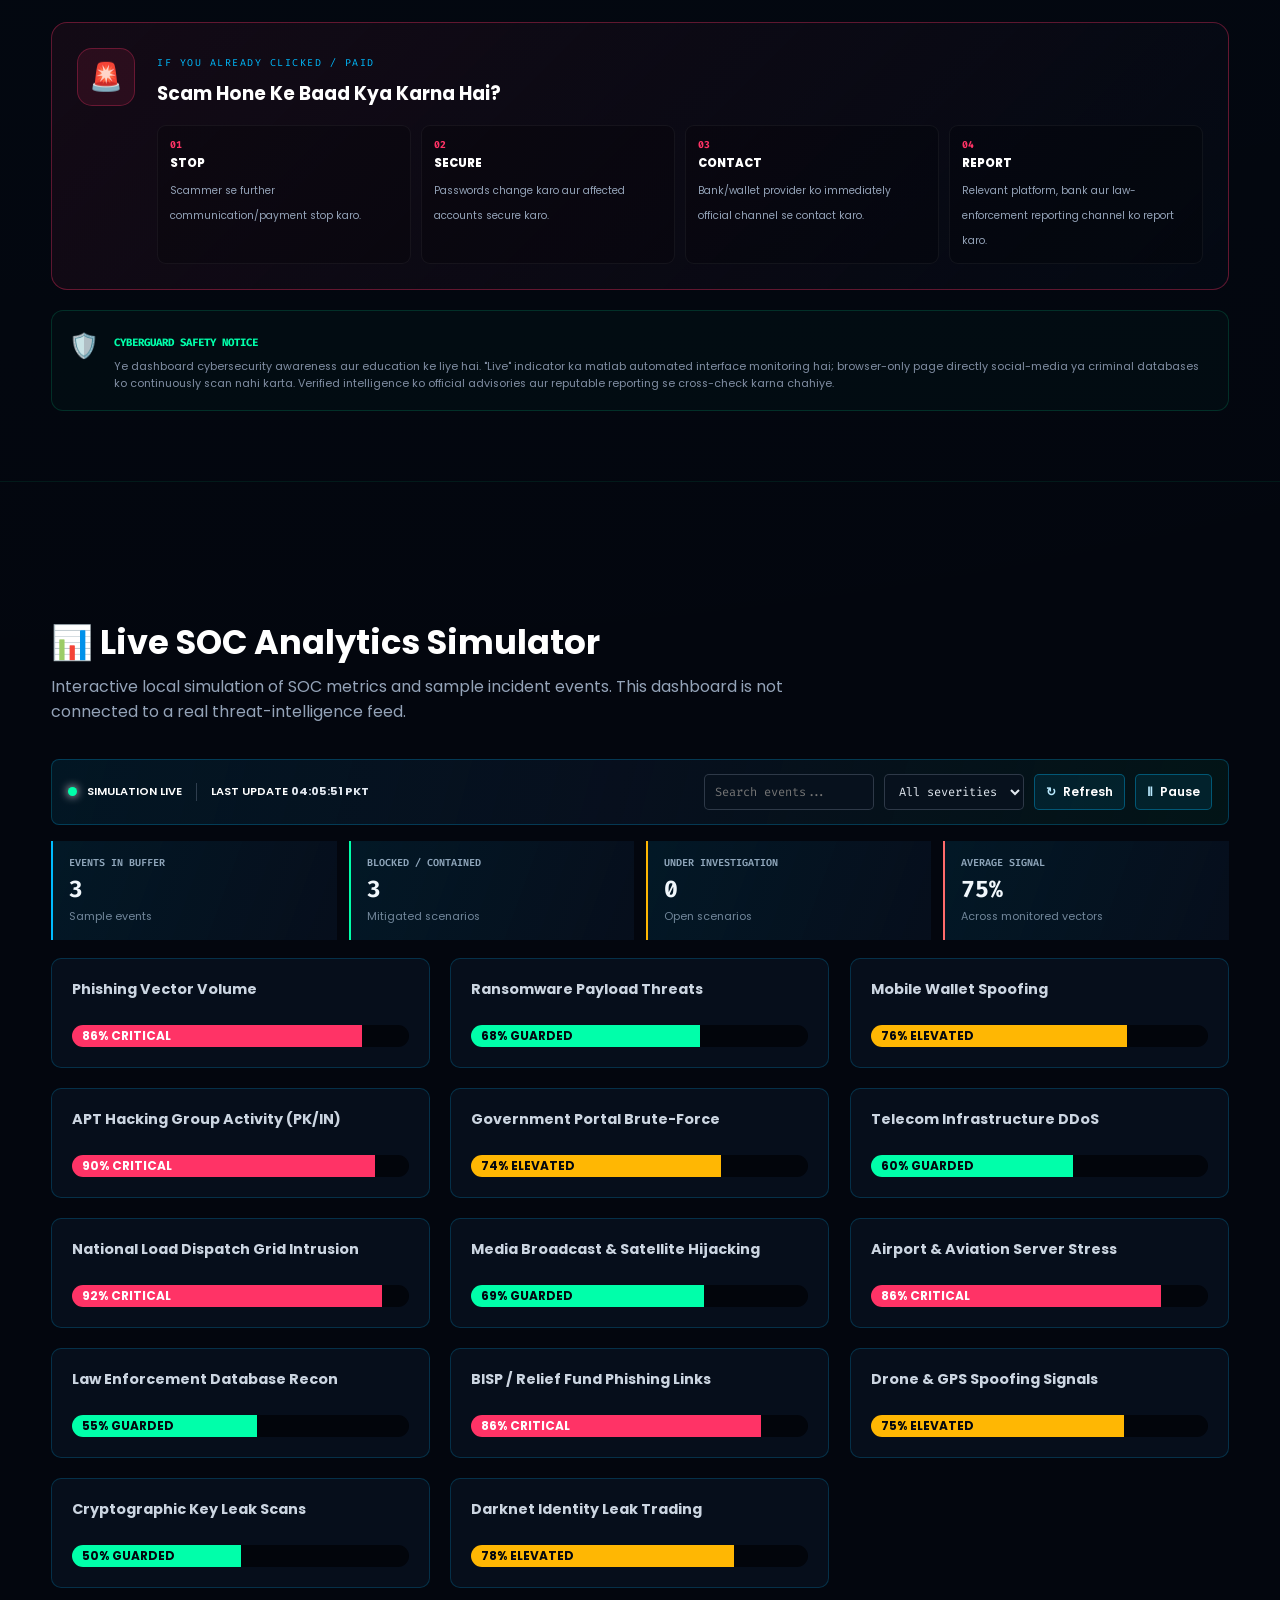
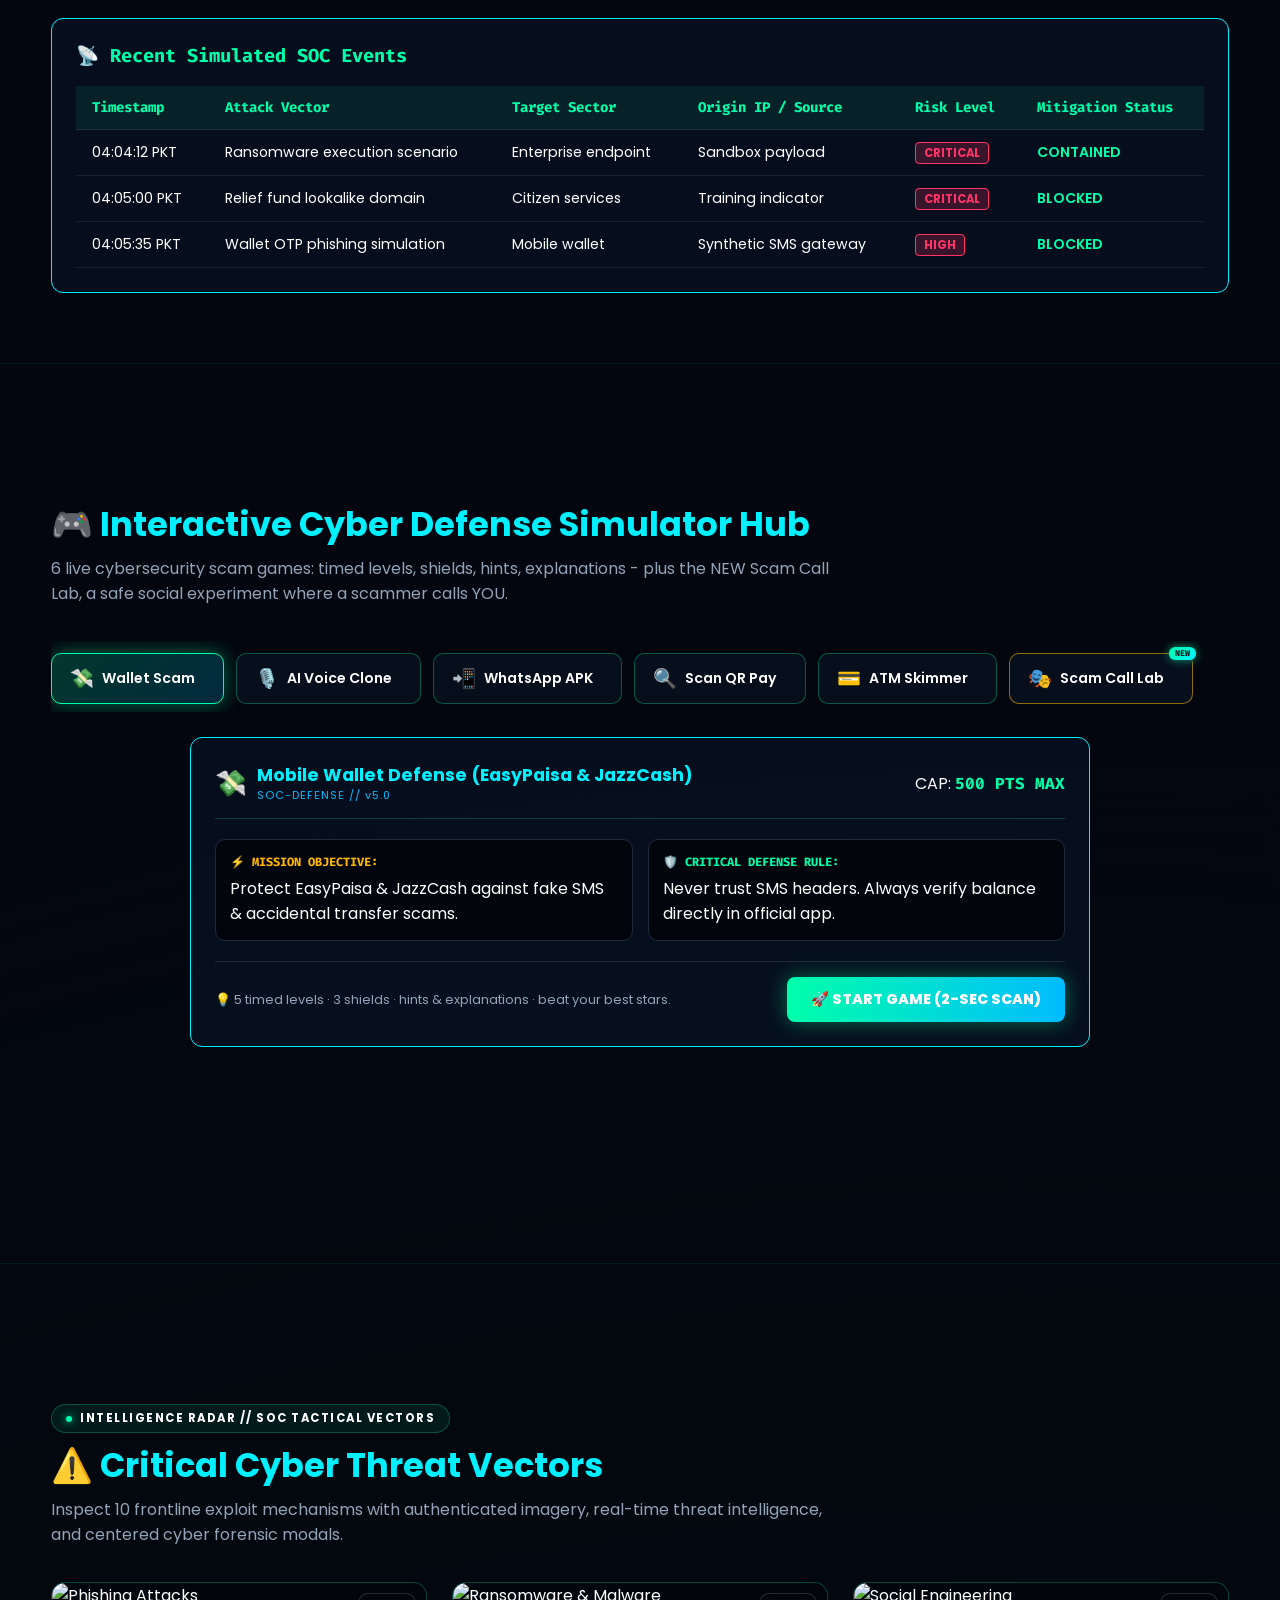
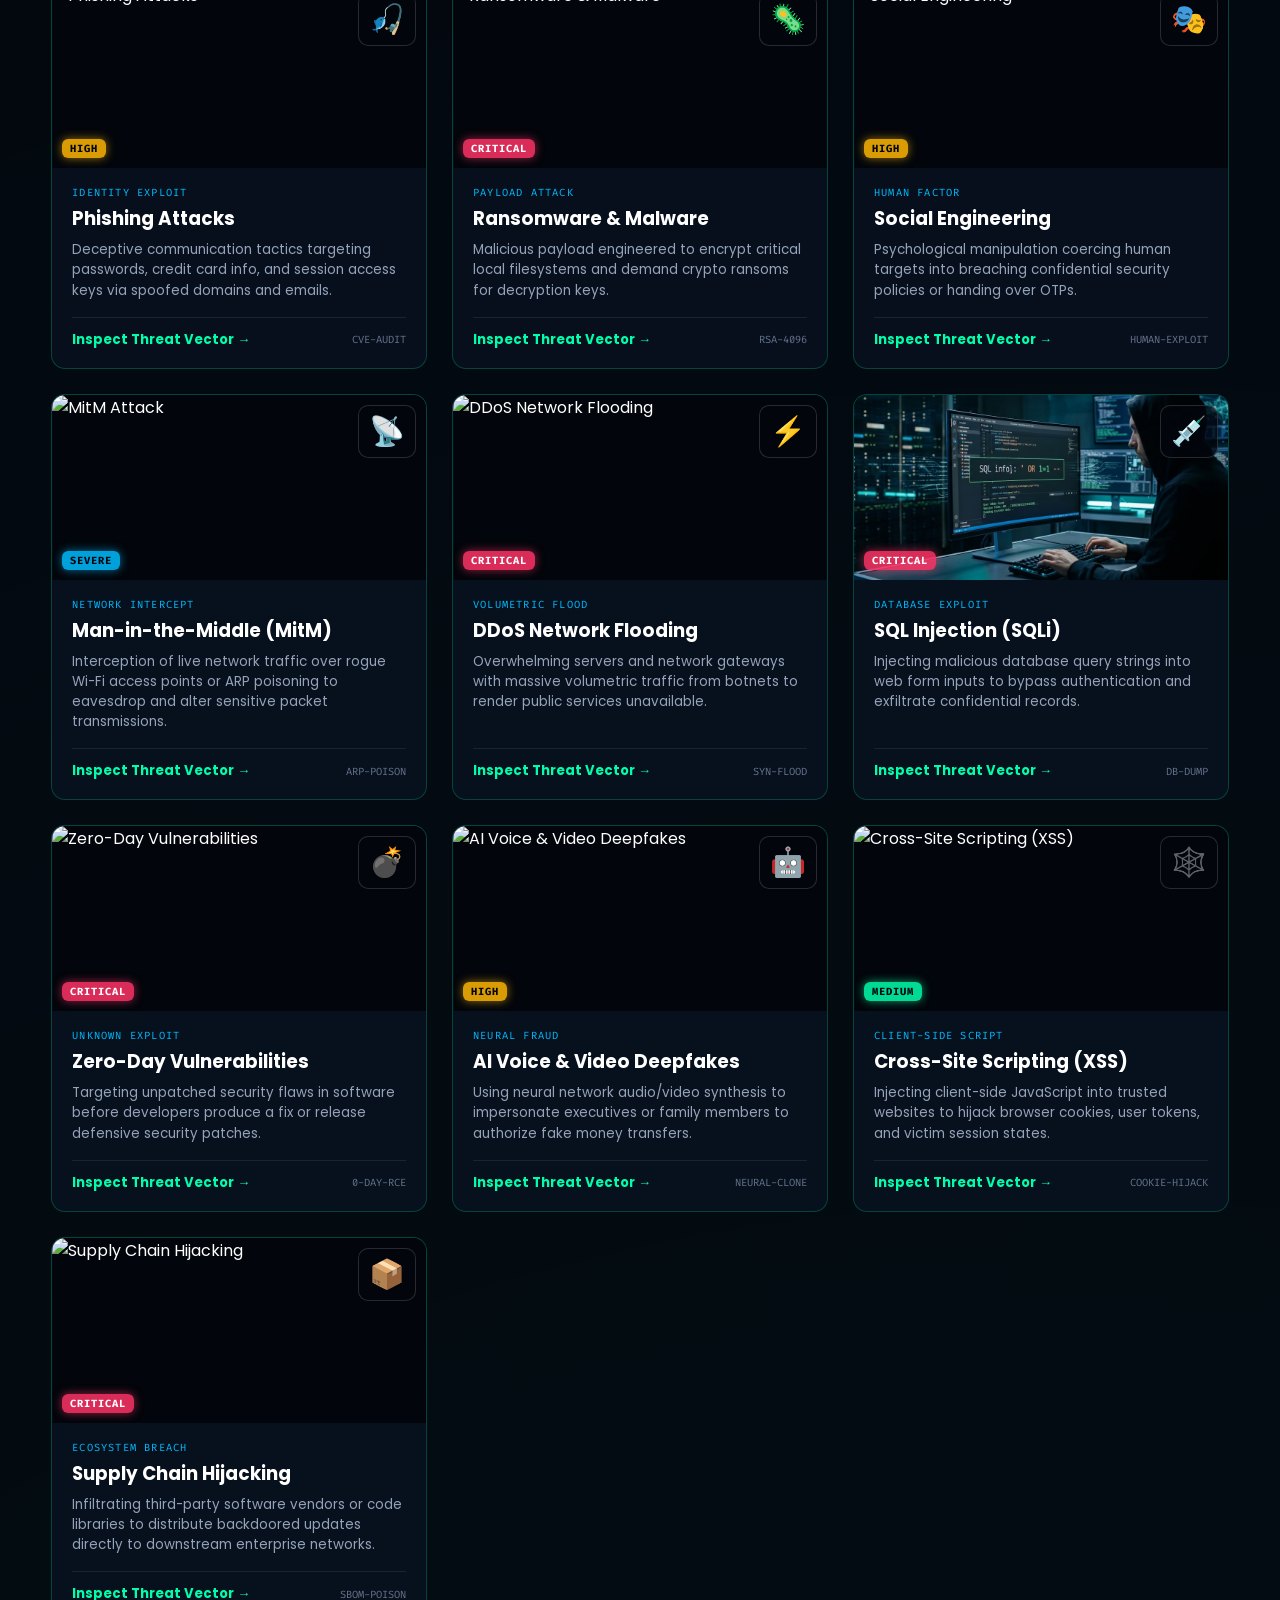
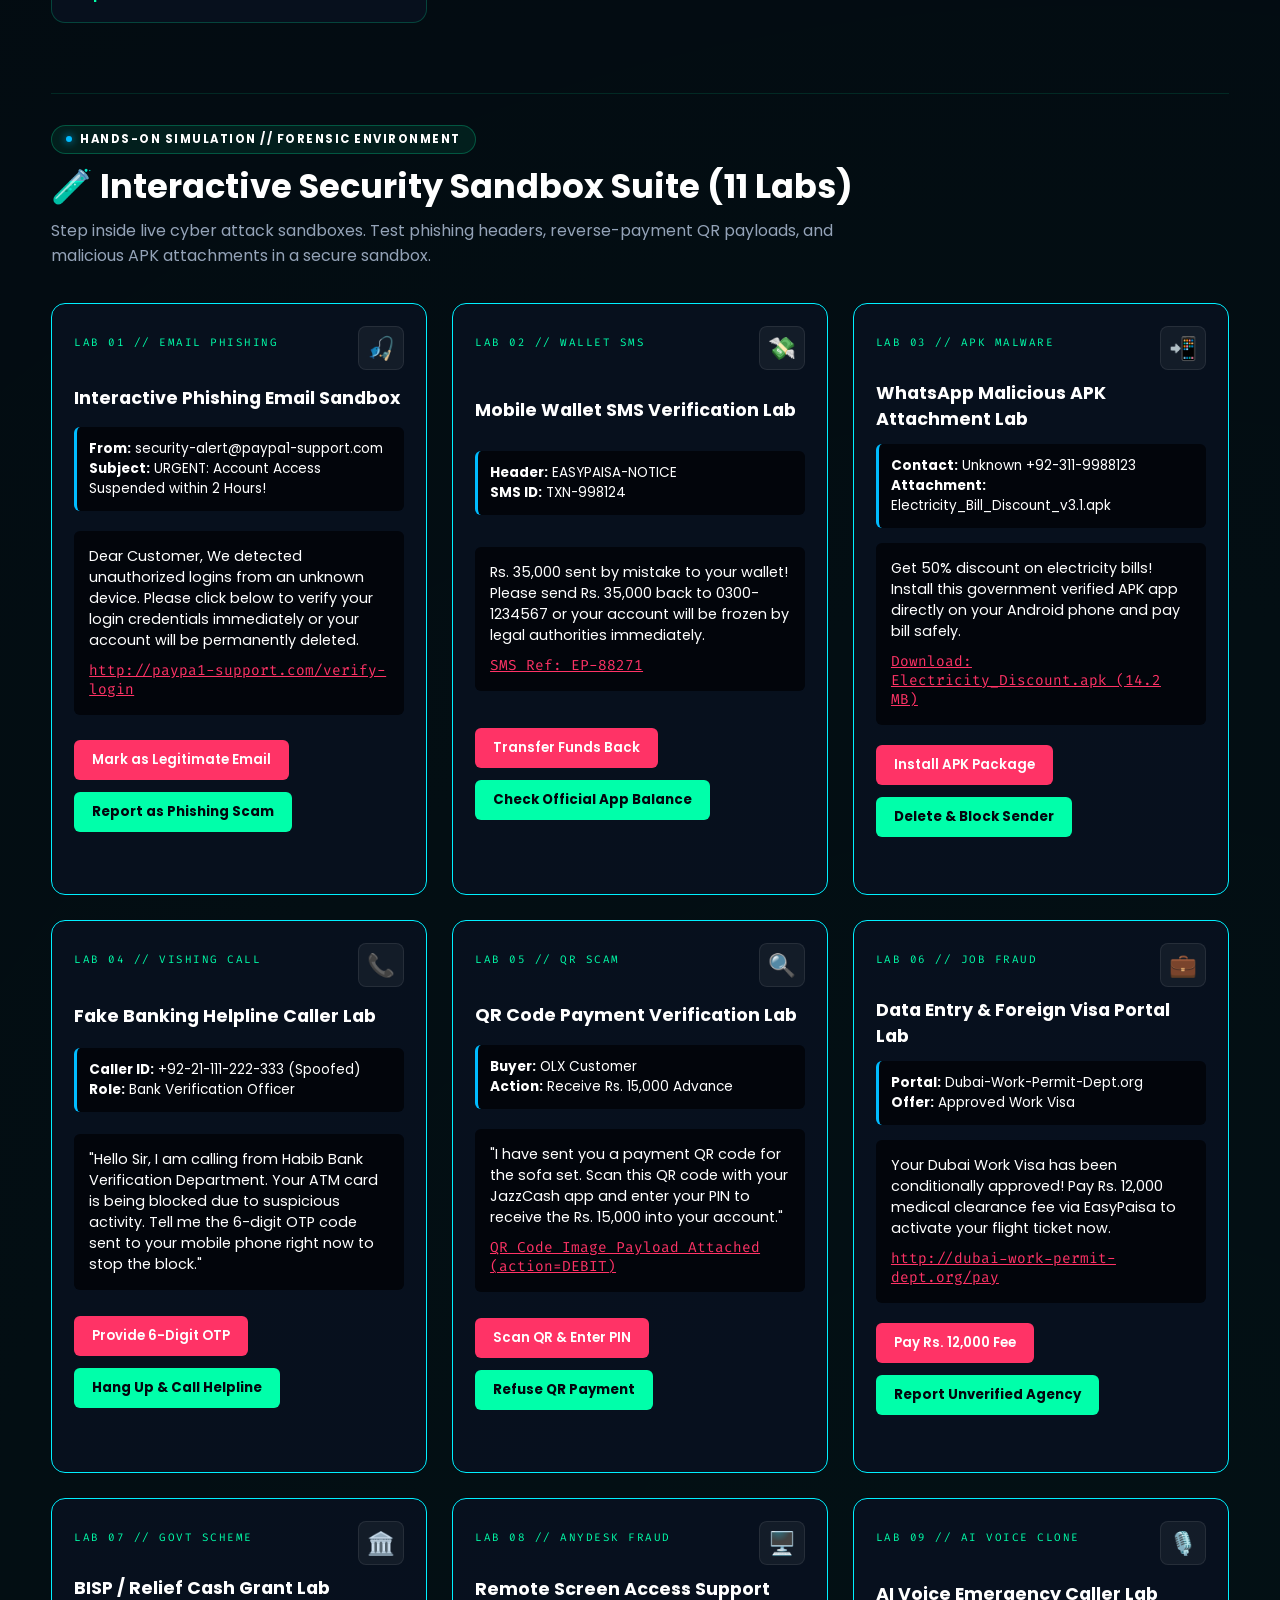
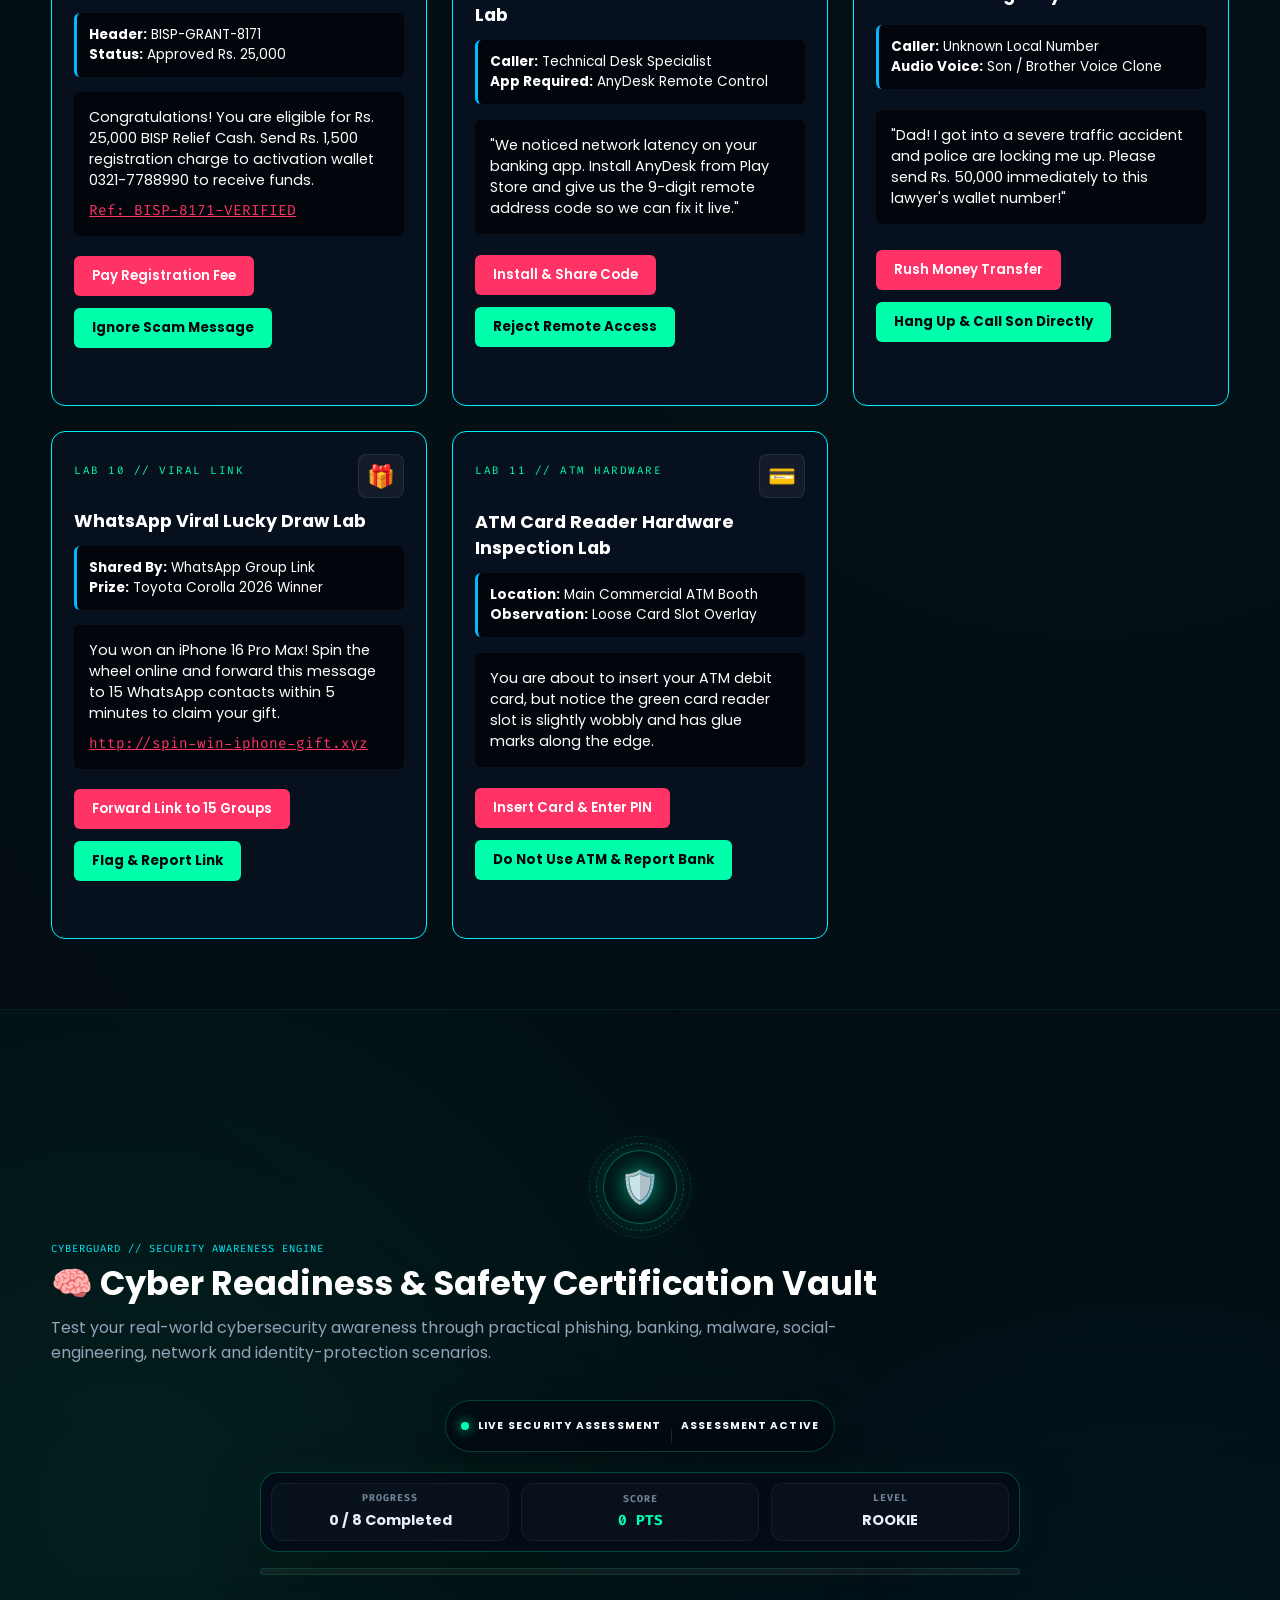
==== commit 50a457a4: "Add files via upload" ====
--- a/index.html
+++ b/index.html
@@ -4,16 +4,25 @@
     <meta charset="UTF-8">
     <meta name="viewport" content="width=device-width, initial-scale=1.0">
     <title>CYBER-GUARD // Global Threat Intelligence & Defense Portal</title>
+    <!-- CYBERGUARD: early device-tier (low / medium / high) so slow phones never flash heavy animations -->
+    <script>
+    (function(){try{var d=document.documentElement,q=new URLSearchParams(location.search).get("perf"),t=q||localStorage.getItem("cg_perf"),n=navigator,c=n.connection||{},m=n.deviceMemory,k=n.hardwareConcurrency||4,u=n.userAgent||"",ios=/iPhone|iPad|iPod/.test(u),mob=ios||/Android|Mobi/i.test(u),s;
+    if(["low","medium","high"].indexOf(t)<0){t=null;if((window.matchMedia&&matchMedia("(prefers-reduced-motion: reduce)").matches)||c.saveData||/(^|-)2g$/.test(c.effectiveType||"")){t="low";}else{s=ios?2:mob?0:2;if(m)s+=m<=2?-2:m<=4?-1:m>=8?2:1;s+=k>=8?2:k>=6?1:k<=2?-2:k<=4?-1:0;t=s>=3?"high":s>=1?"medium":"low";}}
+    d.setAttribute("data-perf",t);}catch(e){document.documentElement.setAttribute("data-perf","medium");}})();
+    </script>
     <link rel="stylesheet" href="style.css">
-    <link href="https://fonts.googleapis.com/css2?family=Fira+Code:wght@400;600;700&family=Poppins:wght@300;400;600;700&family=Noto+Nastaliq+Urdu:wght@400;700&display=swap" rel="stylesheet">
+    <link href="https://fonts.googleapis.com/css2?family=Fira+Code:wght@400;600;700&family=Poppins:wght@300;400;600;700&display=swap" rel="stylesheet">
+    <link rel="stylesheet" href="responsive.css">
 </head>
-<body onload="window.name = 'cyber_portal_tab';">
+<body class="cg-main" onload="window.name = 'cyber_portal_tab';">
 
     <!-- BACKGROUND GRID MATRIX EFFECT -->
     <div class="cyber-bg-overlay"></div>
 
     <!-- NAVBAR -->
     <nav class="navbar">
+        <span class="nav-scanline" aria-hidden="true"></span>
+        <span class="nav-progress" aria-hidden="true"></span>
 
         <!-- VVIP CONTROL MENU -->
         <button class="menu-toggle" id="menuToggle" type="button"
@@ -60,6 +69,17 @@
         <span><strong data-key="sideHoneypotTitle">Honeypot Forensics Lab</strong><small data-key="sideHoneypotDesc">Decoy sensor grid & payload analysis</small></span>
         <b>›</b>
     </a>
+    <!-- NAYE BUTTONS: Services + Privacy Policy (same tab, same overlay) -->
+    <a href="Services.html" target="cyberAboutFrame" class="side-menu-item">
+        <span class="side-menu-icon">🛠</span>
+        <span><strong>Services</strong><small>Our tools, safety guide &amp; trusted links</small></span>
+        <b>›</b>
+    </a>
+    <a href="Privacy-Policy.html" target="cyberAboutFrame" class="side-menu-item">
+        <span class="side-menu-icon">🔒</span>
+        <span><strong>Privacy Policy</strong><small>What stays on your device &amp; what doesn't</small></span>
+        <b>›</b>
+    </a>
 </nav>
             <div class="side-panel-footer">
                 <span>THREAT DEFENSE NODE</span>
@@ -67,10 +87,9 @@
             </div>
         </aside>
         <div class="logo">
-            <span class="shield-pulse">🛡️</span> CYBER<span class="highlight">GUARD</span> <span class="badge-v2">SOC v4.0</span>
+            <span class="shield-pulse">🛡️</span> CYBER<span class="highlight">GUARD</span> <span class="badge-v2">SOC v5.0</span>
         </div>
         <ul class="nav-links">
-            <ul class="nav-links">
             <li><a href="#home" class="active" data-key="navHome">Home</a></li>
             <li><a href="#tools" data-key="navTools">Tools</a></li>
             <li><a href="#scam-alerts" data-key="navScams">Scam Shield</a></li>
@@ -85,20 +104,21 @@
        
           
 
-            <!-- AUDIO PLAYER BUTTON -->
+            <!-- NAV ACTIONS: SOUND + EMERGENCY -->
+        <div class="nav-actions">
+            <!-- AUDIO PLAYER (Nav-Pro.js adds the volume/seek mixer here) -->
             <div class="audio-control-wrapper">
-                <audio id="bgAudio" loop preload="auto">
+                <audio id="bgAudio" loop preload="metadata">
                     <source src="Sound.mp3" type="audio/mpeg">
                     Your browser does not support the audio element.
                 </audio>
-                <button id="cyberAudioBtn" class="cyber-audio-btn" onclick="toggleCyberAudio()" title="Play Background Sound">
-                    <span class="audio-waves-anim">
-                        <span class="bar"></span>
-                        <span class="bar"></span>
-                        <span class="bar"></span>
+                <button id="cyberAudioBtn" class="cyber-audio-btn" onclick="toggleCyberAudio()" title="Play Background Sound" aria-pressed="false">
+                    <span class="audio-waves-anim" aria-hidden="true">
+                        <span class="bar"></span><span class="bar"></span><span class="bar"></span><span class="bar"></span><span class="bar"></span>
                     </span>
-                    <span id="audioBtnIcon" class="audio-icon">🎵</span>
+                    <span id="audioBtnIcon" class="audio-icon" aria-hidden="true">▶</span>
                     <span id="audioBtnText" class="audio-text">Play Sound</span>
+                    <span class="audio-progress" aria-hidden="true"><i></i></span>
                 </button>
                 <button id="cyberAudioRestartBtn" class="cyber-audio-btn cyber-audio-restart-btn" onclick="startCyberAudioFromBeginning()" title="Start Sound from the beginning">
                     <span class="audio-icon" aria-hidden="true">↺</span>
@@ -1601,7 +1621,7 @@
     <!-- SECTION 5: UPGRADED INTERACTIVE CYBER DEFENSE SIMULATOR GAMES -->
 <section id="game" class="page-section game-page">
     <h2 class="section-title"><span class="icon">🎮</span> <span data-key="secGameTitle">Interactive Cyber Defense Simulator Hub</span></h2>
-    <p class="section-desc">Experience 5 specialized live cybersecurity scam games with real-time attack simulation, Start/End protocols, 2-second radar loaders, and max score caps.</p>
+    <p class="section-desc">Experience 6 specialized live cybersecurity scam games with timed levels, shields, hints and explanations - plus the NEW Scam Call Lab, a safe social experiment where a scammer calls YOU.</p>
     
     <!-- GAME SELECTOR TABS -->
     <div class="game-tabs-navigation">
@@ -1649,7 +1669,7 @@
                     <span id="briefingLogo" class="main-game-logo">💸</span>
                     <div>
                         <span id="briefingName" class="main-game-title">Mobile Wallet Defense</span>
-                        <small class="protocol-code">SOC-DEFENSE // v4.0</small>
+                        <small class="protocol-code">SOC-DEFENSE // v5.0</small>
                     </div>
                 </div>
                 <div class="game-score-cap">CAP: <strong id="briefingScoreCap">300 PTS MAX</strong></div>
@@ -2873,7 +2893,7 @@
 
                 <div class="creator-info-row">
                     <span>PROJECT</span>
-                    <strong>CYBER GUARD // SOC v4.0</strong>
+                    <strong>CYBER GUARD // SOC v5.0</strong>
                 </div>
 
                 <div class="creator-info-row">
@@ -3418,5 +3438,9 @@
         <iframe id="aboutPageFrame" name="cyberAboutFrame" title="CyberGuard information pages"></iframe>
     </div>
 <script src="script.js"></script>
+<script src="Nav-Pro.js"></script>
+<script src="Tools-Pro.js"></script>
+<script src="Games-Pro.js"></script>
+<script src="Scam-Live.js"></script>
 </body>
 </html>
--- a/style.css
+++ b/style.css
@@ -26,20 +26,6 @@
     z-index: 0;
 }
 
-/* RTL SUPPORT FOR URDU */
-body.rtl {
-    direction: rtl;
-    font-family: 'Noto Nastaliq Urdu', 'Poppins', sans-serif;
-}
-
-body.rtl .nav-links, body.rtl .lab-actions, body.rtl .hero-buttons, body.rtl .game-header {
-    flex-direction: row-reverse;
-}
-
-body.rtl .quiz-options button, body.rtl .game-options button {
-    text-align: right;
-}
-
 /* NAVBAR HUD DESIGN */
 .navbar {
     position: fixed;
@@ -113,79 +99,6 @@
     display: flex;
     align-items: center;
     gap: 16px;
-}
-
-/* LANGUAGE SWITCHER */
-.lang-switcher-wrapper {
-    position: relative;
-}
-
-.lang-pulse-glow {
-    position: absolute;
-    inset: -2px;
-    background: linear-gradient(45deg, #00ffaa, #00bcff, #ff3366);
-    border-radius: 20px;
-    filter: blur(5px);
-    opacity: 0.6;
-}
-
-.lang-toggle-btn {
-    position: relative;
-    display: flex;
-    align-items: center;
-    gap: 6px;
-    background: #081120;
-    border: 1px solid #00ffaa;
-    padding: 7px 14px;
-    border-radius: 20px;
-    color: #fff;
-    font-size: 0.82rem;
-    font-weight: 600;
-    cursor: pointer;
-    z-index: 2;
-}
-
-.lang-dropdown {
-    position: absolute;
-    top: 115%;
-    right: 0;
-    width: 170px;
-    background: #081120;
-    border: 1px solid #00ffaa;
-    border-radius: 10px;
-    padding: 6px;
-    display: flex;
-    flex-direction: column;
-    gap: 4px;
-    opacity: 0;
-    visibility: hidden;
-    transform: translateY(-8px);
-    transition: all 0.3s ease;
-    z-index: 10;
-}
-
-.lang-switcher-wrapper:hover .lang-dropdown {
-    opacity: 1;
-    visibility: visible;
-    transform: translateY(0);
-}
-
-.lang-option {
-    display: flex;
-    align-items: center;
-    gap: 8px;
-    background: transparent;
-    border: none;
-    color: #cbd5e1;
-    padding: 8px;
-    border-radius: 6px;
-    font-size: 0.82rem;
-    cursor: pointer;
-}
-
-.lang-option:hover, .lang-option.active {
-    background: rgba(0, 255, 170, 0.15);
-    color: #00ffaa;
 }
 
 .btn-glow-danger {
@@ -5204,33 +5117,6 @@
 @keyframes waveBounce {
     0% { transform: scaleY(0.2); }
     100% { transform: scaleY(1); }
-}
-.lang-dropdown {
-    position: absolute;
-    top: 115%;
-    right: 0;
-    width: 170px;
-    background: #081120;
-    border: 1px solid #00ffaa;
-    border-radius: 10px;
-    padding: 6px;
-    display: flex;
-    flex-direction: column;
-    gap: 4px;
-    opacity: 0;
-    visibility: hidden;
-    pointer-events: none;
-    transform: translateY(-8px);
-    transition: all 0.3s ease;
-    z-index: 100;
-}
-
-.lang-dropdown.show,
-.lang-switcher-wrapper:hover .lang-dropdown {
-    opacity: 1;
-    visibility: visible;
-    pointer-events: auto;
-    transform: translateY(0);
 }
 /* ============================================================
    CYBERGUARD // VVIP ENHANCED FEEDBACK STYLING
@@ -6414,4 +6300,578 @@
 
 @media (prefers-reduced-motion: reduce) {
     html { scroll-behavior: auto; }
-}+}
+
+/* ==========================================================================
+   CYBERGUARD // VVIP NAVBAR v5  +  TOOL OUTPUT SYSTEM v5
+   (is block se upar ka koi code nahi chheda gaya - sirf neeche add hua hai)
+   Animations: heavy loops sirf  html[data-perf="high"]  par chalte hain.
+   ========================================================================== */
+
+@property --cg-ang { syntax: "<angle>"; inherits: false; initial-value: 0deg; }
+
+/* ---------- Navbar shell ---------- */
+.navbar {
+    --nv-c: 0, 240, 255;
+    --nv-g: 0, 255, 170;
+    background: linear-gradient(180deg, rgba(7, 13, 26, .97), rgba(4, 9, 18, .93));
+    border-bottom: 1px solid rgba(0, 240, 255, .16);
+    transition: transform .38s cubic-bezier(.2, .8, .2, 1), box-shadow .3s ease, background .3s ease;
+}
+.navbar.nav-scrolled { box-shadow: 0 12px 40px rgba(0, 0, 0, .65), 0 1px 0 rgba(0, 255, 170, .22); }
+.navbar.nav-hidden { transform: translateY(-110%); }
+
+.nav-scanline,
+.nav-progress { position: absolute; left: 0; bottom: -1px; pointer-events: none; z-index: 1; }
+.nav-scanline {
+    right: 0; height: 2px; opacity: .5;
+    background: linear-gradient(90deg, transparent, rgb(var(--nv-c)), rgb(var(--nv-g)), rgb(var(--nv-c)), transparent);
+    background-size: 220% 100%;
+}
+.nav-progress {
+    width: 100%; height: 3px; transform-origin: 0 50%; transform: scaleX(0); will-change: transform;
+    background: linear-gradient(90deg, rgb(var(--nv-g)), rgb(var(--nv-c)));
+    box-shadow: 0 0 12px rgba(var(--nv-c), .9);
+}
+html[data-perf="high"] .nav-scanline { animation: nvFlow 5s linear infinite; }
+@keyframes nvFlow { to { background-position: -220% 0; } }
+
+/* ---------- Logo ---------- */
+.navbar .logo .shield-pulse { filter: drop-shadow(0 0 6px rgba(0, 255, 170, .65)); display: inline-block; }
+html[data-perf="high"] .navbar .logo .shield-pulse { animation: nvBeat 2.4s ease-in-out infinite; }
+@keyframes nvBeat { 0%, 100% { transform: scale(1); } 12% { transform: scale(1.18); } 24% { transform: scale(1); } 36% { transform: scale(1.1); } }
+.navbar .badge-v2 {
+    position: relative; padding: 3px 9px 3px 17px; border-radius: 6px; letter-spacing: .4px;
+    background: linear-gradient(135deg, #00f0ff, #00ffaa); color: #03121a !important;
+    box-shadow: 0 0 14px rgba(0, 240, 255, .35);
+}
+.navbar .badge-v2::before {
+    content: ""; position: absolute; left: 6px; top: 50%; width: 6px; height: 6px; margin-top: -3px;
+    border-radius: 50%; background: #03121a;
+}
+html[data-perf="high"] .navbar .badge-v2::before { animation: nvBlink 1.4s ease-in-out infinite; }
+@keyframes nvBlink { 50% { opacity: .2; transform: scale(.7); } }
+
+/* ---------- Hamburger ---------- */
+.navbar .menu-toggle {
+    border: 1.5px solid transparent; border-radius: 14px; overflow: hidden;
+    background:
+        linear-gradient(145deg, #0a1628, #060d1b) padding-box,
+        conic-gradient(from var(--cg-ang), #00ffaa, #00f0ff, #7c6cff, #00ffaa) border-box;
+    translate: var(--mx, 0) var(--my, 0);
+}
+html[data-perf="high"] .navbar .menu-toggle { animation: nvSpin 6s linear infinite; }
+@keyframes nvSpin { to { --cg-ang: 360deg; } }
+.navbar .menu-toggle span { transition: width .3s ease, transform .3s ease, opacity .2s ease, box-shadow .3s; }
+.navbar .menu-toggle span:nth-child(2) { width: 14px; }
+.navbar .menu-toggle:hover span { width: 22px; box-shadow: 0 0 12px rgba(0, 255, 170, .9); }
+.navbar .menu-toggle.is-open span:nth-child(2) { width: 8px; }
+
+/* ---------- Nav links ---------- */
+.navbar .nav-links a {
+    position: relative; overflow: hidden; border-radius: 12px; padding: 8px 13px;
+    color: #9db2c8; font-weight: 500; letter-spacing: .2px;
+    transition: color .25s ease, background .25s ease, transform .25s ease, box-shadow .25s ease, text-shadow .25s ease;
+}
+.navbar .nav-links a::before {
+    content: ""; position: absolute; inset: 0; pointer-events: none;
+    background: linear-gradient(105deg, transparent 30%, rgba(255, 255, 255, .16) 50%, transparent 70%);
+    transform: translateX(-120%); transition: transform .6s ease;
+}
+.navbar .nav-links a::after {
+    content: ""; position: absolute; left: 50%; bottom: 3px; width: 0; height: 2px; border-radius: 2px;
+    background: linear-gradient(90deg, rgb(var(--nv-g)), rgb(var(--nv-c)));
+    box-shadow: 0 0 8px rgba(var(--nv-c), .9); transform: translateX(-50%);
+    transition: width .32s cubic-bezier(.2, .8, .2, 1);
+}
+.navbar .nav-links a:hover { color: #fff; background: rgba(0, 240, 255, .09); transform: translateY(-1px); text-shadow: 0 0 10px rgba(0, 240, 255, .7); }
+.navbar .nav-links a:hover::before { transform: translateX(120%); }
+.navbar .nav-links a:hover::after,
+.navbar .nav-links a.active::after { width: 62%; }
+.navbar .nav-links a.active {
+    color: #00ffaa; text-shadow: 0 0 10px rgba(0, 255, 170, .6);
+    background: linear-gradient(135deg, rgba(0, 255, 170, .18), rgba(0, 240, 255, .08));
+    box-shadow: inset 0 0 0 1px rgba(0, 255, 170, .35), 0 0 18px rgba(0, 255, 170, .14);
+}
+.navbar .nav-links a:focus-visible,
+.navbar .cyber-audio-btn:focus-visible,
+.navbar .btn-glow-danger:focus-visible,
+.navbar .menu-toggle:focus-visible { outline: 2px solid #00f0ff; outline-offset: 3px; }
+.navbar .nav-feedback-highlight { color: #ffd166; text-shadow: 0 0 10px rgba(255, 190, 60, .55); }
+.navbar .nav-feedback-highlight::after { background: linear-gradient(90deg, #ffd166, #ff9f1c); box-shadow: 0 0 8px rgba(255, 170, 40, .9); }
+html[data-perf="high"] .navbar .nav-feedback-highlight { animation: nvGold 2.6s ease-in-out infinite; }
+@keyframes nvGold { 50% { text-shadow: 0 0 18px rgba(255, 190, 60, .95); } }
+
+/* ---------- Sound buttons ---------- */
+.navbar .nav-actions { gap: 10px; }
+.audio-control-wrapper { position: relative; display: inline-flex; align-items: center; gap: 8px; }
+.navbar .cyber-audio-btn {
+    --bc: 0, 240, 255;
+    position: relative; overflow: hidden; isolation: isolate; height: 42px; padding: 0 15px 0 12px; gap: 9px;
+    display: inline-flex; align-items: center; justify-content: center; white-space: nowrap;
+    border: 1.5px solid transparent; border-radius: 14px;
+    font: 600 .8rem 'Poppins', sans-serif; letter-spacing: .2px; color: rgb(var(--bc));
+    background:
+        linear-gradient(145deg, rgba(15, 28, 50, .97), rgba(7, 14, 28, .97)) padding-box,
+        conic-gradient(from var(--cg-ang), rgba(var(--bc), .95), rgba(var(--bc), .14) 30%, rgba(var(--bc), .95) 55%, rgba(var(--bc), .14) 80%, rgba(var(--bc), .95)) border-box;
+    box-shadow: 0 6px 18px rgba(0, 0, 0, .45), 0 0 0 rgba(var(--bc), 0);
+    translate: var(--mx, 0) var(--my, 0);
+    transition: box-shadow .3s ease, color .3s ease, transform .3s ease, background .3s ease;
+}
+.navbar .cyber-audio-btn .audio-text,
+.navbar .cyber-audio-btn .audio-icon { color: inherit; position: relative; z-index: 1; }
+.navbar .cyber-audio-btn:hover {
+    transform: translateY(-2px); color: #fff;
+    background:
+        linear-gradient(145deg, rgba(var(--bc), .2), rgba(7, 14, 28, .97)) padding-box,
+        conic-gradient(from var(--cg-ang), rgba(var(--bc), 1), rgba(var(--bc), .2) 30%, rgba(var(--bc), 1) 55%, rgba(var(--bc), .2) 80%, rgba(var(--bc), 1)) border-box;
+    box-shadow: 0 10px 26px rgba(0, 0, 0, .5), 0 0 22px rgba(var(--bc), .45);
+}
+.navbar .cyber-audio-btn::after {
+    content: ""; position: absolute; inset: 0; pointer-events: none; z-index: 0;
+    background: linear-gradient(105deg, transparent 35%, rgba(255, 255, 255, .2) 50%, transparent 65%);
+    transform: translateX(-130%); transition: transform .65s ease;
+}
+.navbar .cyber-audio-btn:hover::after { transform: translateX(130%); }
+.navbar .cyber-audio-btn.playing { --bc: 0, 255, 136; color: #00ff88; box-shadow: 0 6px 18px rgba(0, 0, 0, .45), 0 0 18px rgba(0, 255, 136, .32); }
+.navbar .cyber-audio-btn.paused,
+.navbar .cyber-audio-btn.blocked { --bc: 255, 176, 32; color: #ffb020; }
+.navbar .cyber-audio-btn.error { --bc: 255, 51, 85; color: #ff5470; opacity: .8; cursor: not-allowed; }
+.navbar .cyber-audio-restart-btn { --bc: 255, 200, 87; color: #ffc857; }
+.navbar .cyber-audio-restart-btn:hover .audio-icon svg { transform: rotate(-200deg); }
+.navbar .cyber-audio-restart-btn .audio-icon svg { transition: transform .5s cubic-bezier(.2, .8, .2, 1); }
+.navbar .cyber-audio-restart-btn.spin-once .audio-icon svg { animation: nvRot360 .6s cubic-bezier(.2, .8, .2, 1); }
+@keyframes nvRot360 { from { transform: rotate(0); } to { transform: rotate(-360deg); } }
+
+.cyber-audio-btn .audio-icon { display: inline-flex; align-items: center; justify-content: center; width: 18px; height: 18px; line-height: 0; }
+.cyber-audio-btn .audio-icon svg { display: block; }
+.cyber-audio-btn .i-pause, .cyber-audio-btn .i-load { display: none; }
+.cyber-audio-btn.playing .i-play { display: none; }
+.cyber-audio-btn.playing .i-pause { display: block; }
+.cyber-audio-btn.loading .i-play, .cyber-audio-btn.loading .i-pause { display: none; }
+.cyber-audio-btn.loading .i-load { display: block; animation: nvRot 0.8s linear infinite; }
+@keyframes nvRot { to { transform: rotate(360deg); } }
+
+/* equalizer (5 bars) */
+.navbar .cyber-audio-btn .audio-waves-anim { display: inline-flex; align-items: flex-end; gap: 2px; height: 16px; width: 20px; position: relative; z-index: 1; }
+.navbar .cyber-audio-btn .audio-waves-anim .bar { width: 3px; height: 100%; border-radius: 2px; background: currentColor; transform-origin: bottom; transform: scaleY(.28); opacity: .75; }
+.navbar .cyber-audio-btn.playing .audio-waves-anim .bar { opacity: 1; }
+.navbar .cyber-audio-btn.playing .audio-waves-anim .bar:nth-child(1) { transform: scaleY(.55); }
+.navbar .cyber-audio-btn.playing .audio-waves-anim .bar:nth-child(2) { transform: scaleY(.9); }
+.navbar .cyber-audio-btn.playing .audio-waves-anim .bar:nth-child(3) { transform: scaleY(.45); }
+.navbar .cyber-audio-btn.playing .audio-waves-anim .bar:nth-child(4) { transform: scaleY(.8); }
+.navbar .cyber-audio-btn.playing .audio-waves-anim .bar:nth-child(5) { transform: scaleY(.35); }
+html:not([data-perf="low"]) .navbar .cyber-audio-btn.playing .audio-waves-anim .bar { animation: nvEq .9s ease-in-out infinite alternate; }
+html:not([data-perf="low"]) .navbar .cyber-audio-btn.playing .audio-waves-anim .bar:nth-child(2) { animation-delay: .15s; }
+html:not([data-perf="low"]) .navbar .cyber-audio-btn.playing .audio-waves-anim .bar:nth-child(3) { animation-delay: .3s; }
+html:not([data-perf="low"]) .navbar .cyber-audio-btn.playing .audio-waves-anim .bar:nth-child(4) { animation-delay: .45s; }
+html:not([data-perf="low"]) .navbar .cyber-audio-btn.playing .audio-waves-anim .bar:nth-child(5) { animation-delay: .6s; }
+@keyframes nvEq { 0% { transform: scaleY(.2); } 100% { transform: scaleY(1); } }
+
+/* progress line */
+.cyber-audio-btn .audio-progress { position: absolute; left: 12px; right: 12px; bottom: 3px; height: 2px; border-radius: 2px; background: rgba(255, 255, 255, .1); overflow: hidden; pointer-events: none; z-index: 1; }
+.cyber-audio-btn .audio-progress i { display: block; height: 100%; width: var(--p, 0%); background: rgb(var(--bc)); box-shadow: 0 0 6px rgb(var(--bc)); transition: width .45s linear; }
+
+/* high-tier extras */
+html[data-perf="high"] .navbar .cyber-audio-btn.playing { animation: nvSpin 5s linear infinite, nvBreath 2.8s ease-in-out infinite; }
+html[data-perf="high"] .navbar .cyber-audio-btn.paused:hover,
+html[data-perf="high"] .navbar .cyber-audio-btn.blocked { animation: nvSpin 5s linear infinite; }
+html[data-perf="high"] .navbar .cyber-audio-btn.blocked { box-shadow: 0 0 0 0 rgba(255, 176, 32, .5); animation: nvSpin 5s linear infinite, nvPingAmber 1.8s ease-out infinite; }
+@keyframes nvBreath { 0%, 100% { box-shadow: 0 6px 18px rgba(0, 0, 0, .45), 0 0 12px rgba(0, 255, 136, .25); } 50% { box-shadow: 0 6px 18px rgba(0, 0, 0, .45), 0 0 28px rgba(0, 255, 136, .6); } }
+@keyframes nvPingAmber { 0% { box-shadow: 0 0 0 0 rgba(255, 176, 32, .55); } 100% { box-shadow: 0 0 0 14px rgba(255, 176, 32, 0); } }
+
+/* mixer button + popover */
+.navbar .audio-mix-btn { width: 42px; padding: 0; }
+.audio-mix-btn .wx { display: none; }
+.audio-mix-btn.is-muted .w1, .audio-mix-btn.is-muted .w2 { display: none; }
+.audio-mix-btn.is-muted .wx { display: block; }
+.audio-mixer {
+    position: absolute; top: calc(100% + 14px); right: 0; width: min(300px, 88vw); padding: 14px 14px 12px;
+    border-radius: 16px; background: rgba(6, 13, 27, .98); border: 1px solid rgba(0, 240, 255, .3);
+    box-shadow: 0 22px 55px rgba(0, 0, 0, .65), 0 0 30px rgba(0, 240, 255, .12);
+    opacity: 0; visibility: hidden; transform: translateY(-8px) scale(.97); transform-origin: top right;
+    transition: opacity .25s ease, transform .25s cubic-bezier(.2, .8, .2, 1), visibility .25s; z-index: 1300;
+}
+.audio-control-wrapper.mix-open .audio-mixer { opacity: 1; visibility: visible; transform: none; }
+.audio-mixer .mix-row { display: flex; align-items: center; gap: 10px; }
+.audio-mixer .mix-seek { margin-top: 12px; font: 600 .68rem 'Fira Code', monospace; color: #8aa0b8; }
+.audio-mixer .mix-seek span { min-width: 30px; text-align: center; color: #8aa0b8; }
+.audio-mixer b { min-width: 38px; text-align: right; font: 600 .72rem 'Fira Code', monospace; color: #00f0ff; }
+.audio-mixer small { display: block; margin-top: 10px; font-size: .64rem; color: #64788f; text-align: center; }
+.audio-mixer .mix-mute { width: 34px; height: 34px; flex: 0 0 34px; display: grid; place-items: center; border-radius: 10px; border: 1px solid rgba(0, 240, 255, .35); background: rgba(0, 240, 255, .08); color: #00f0ff; cursor: pointer; }
+.audio-mixer .mix-mute:hover { background: rgba(0, 240, 255, .2); }
+.audio-mixer input[type=range] { -webkit-appearance: none; appearance: none; flex: 1; min-width: 0; height: 6px; border-radius: 6px; outline: none; cursor: pointer; background: linear-gradient(90deg, #00ffaa var(--v, 0%), rgba(255, 255, 255, .13) var(--v, 0%)); }
+.audio-mixer #audioSeek { background: rgba(255, 255, 255, .13); }
+.audio-mixer input[type=range]::-webkit-slider-thumb { -webkit-appearance: none; width: 16px; height: 16px; border-radius: 50%; background: #fff; border: 3px solid #00f0ff; box-shadow: 0 0 10px rgba(0, 240, 255, .8); }
+.audio-mixer input[type=range]::-moz-range-thumb { width: 12px; height: 12px; border-radius: 50%; background: #fff; border: 3px solid #00f0ff; }
+
+/* ---------- Emergency button ---------- */
+.navbar .btn-glow-danger {
+    position: relative; overflow: hidden; isolation: isolate; height: 42px; width: auto; padding: 0 18px;
+    display: inline-flex; align-items: center; justify-content: center; gap: 8px; white-space: nowrap;
+    border: 1.5px solid rgba(255, 71, 87, .8); border-radius: 14px; font: 700 .82rem 'Poppins', sans-serif; letter-spacing: .3px;
+    color: #ff7a89;
+    background: linear-gradient(135deg, rgba(255, 51, 85, .2), rgba(110, 10, 30, .5));
+    box-shadow: 0 6px 18px rgba(0, 0, 0, .45), 0 0 16px rgba(255, 51, 85, .25);
+    translate: var(--mx, 0) var(--my, 0);
+    transition: color .25s ease, background .25s ease, box-shadow .25s ease, transform .25s ease;
+}
+.navbar .btn-glow-danger::before {
+    content: ""; position: absolute; left: 0; right: 0; bottom: 0; height: 3px; z-index: 1; pointer-events: none;
+    background: repeating-linear-gradient(135deg, rgba(255, 71, 87, .95) 0 6px, transparent 6px 12px); background-size: 24px 3px;
+    font-size: 0;
+}
+html[data-perf="high"] .navbar .btn-glow-danger::before { animation: nvHazard 1s linear infinite; }
+@keyframes nvHazard { to { background-position: 24px 0; } }
+.navbar .btn-glow-danger:hover {
+    color: #fff; transform: translateY(-2px);
+    background: linear-gradient(135deg, #ff3355, #b3122f);
+    box-shadow: 0 10px 26px rgba(0, 0, 0, .5), 0 0 30px rgba(255, 51, 85, .75);
+}
+html[data-perf="high"] .navbar .btn-glow-danger { animation: nvPing 2.2s ease-out infinite, nvShake 7s ease-in-out infinite; }
+@keyframes nvPing { 0% { box-shadow: 0 6px 18px rgba(0, 0, 0, .45), 0 0 0 0 rgba(255, 51, 85, .55); } 70%, 100% { box-shadow: 0 6px 18px rgba(0, 0, 0, .45), 0 0 0 14px rgba(255, 51, 85, 0); } }
+@keyframes nvShake { 0%, 90%, 100% { rotate: 0deg; } 92% { rotate: -2deg; } 94% { rotate: 2deg; } 96% { rotate: -1.5deg; } 98% { rotate: 1deg; } }
+
+/* ---------- ripple ---------- */
+.cg-ripple { position: absolute; border-radius: 50%; pointer-events: none; z-index: 2; background: rgba(255, 255, 255, .35); transform: scale(0); animation: nvRipple .6s ease-out forwards; }
+@keyframes nvRipple { to { transform: scale(1); opacity: 0; } }
+
+/* ==========================================================================
+   TOOL CARDS - OUTPUT FIXES + RESULT COMPONENTS
+   ========================================================================== */
+.tools-grid { align-items: start; }
+.tool-card { justify-content: flex-start !important; padding-bottom: 42px !important; min-width: 0; }
+.tool-card[data-state]:hover { transform: none; }
+.tool-card[data-state="success"] { border-color: rgba(0, 255, 170, .7) !important; box-shadow: 0 0 22px rgba(0, 255, 170, .1); }
+.tool-card[data-state="warning"] { border-color: rgba(255, 187, 0, .75) !important; box-shadow: 0 0 22px rgba(255, 187, 0, .09); }
+.tool-card[data-state="danger"] { border-color: rgba(255, 51, 102, .8) !important; box-shadow: 0 0 22px rgba(255, 51, 102, .12); }
+.tool-card[data-state="info"] { border-color: rgba(0, 188, 255, .7) !important; }
+.tool-card .card-tag { padding-right: 78px; }
+.tool-card h3 { overflow-wrap: anywhere; }
+.tool-card .input-group input,
+.tool-card .input-group select { max-width: 100%; }
+.tool-card .input-group input[type=file] { font-size: .74rem; }
+
+.tp-out { margin-top: 12px; font-size: .8rem; line-height: 1.5; text-align: left; overflow-wrap: anywhere; min-width: 0; max-width: 100%; }
+.tp-out * { max-width: 100%; }
+.tp-out code { white-space: pre-wrap; word-break: break-all; }
+.tp-busy { display: flex; align-items: center; gap: 10px; color: #00bcff; font-size: .8rem; }
+.tp-spin { flex: 0 0 16px; width: 16px; height: 16px; border-radius: 50%; border: 2px solid rgba(0, 188, 255, .25); border-top-color: #00bcff; animation: tpSpin .8s linear infinite; }
+@keyframes tpSpin { to { transform: rotate(360deg); } }
+
+.tp-verdict { display: flex; align-items: flex-start; gap: 10px; padding: 10px 12px; border-radius: 10px; border: 1px solid rgba(255, 255, 255, .08); border-left-width: 3px; background: rgba(255, 255, 255, .03); }
+.tp-vi { flex: 0 0 auto; font-size: 1.45rem; line-height: 1.1; }
+.tp-verdict b { display: block; font-size: .88rem; color: #fff; font-weight: 700; overflow-wrap: anywhere; }
+.tp-verdict small { display: block; margin-top: 2px; font-size: .7rem; color: #9fb0c4; overflow-wrap: anywhere; }
+.tp-success { border-color: rgba(0, 255, 170, .35); background: rgba(0, 255, 170, .07); }
+.tp-warning { border-color: rgba(255, 187, 0, .4); background: rgba(255, 187, 0, .07); }
+.tp-danger { border-color: rgba(255, 51, 102, .45); background: rgba(255, 51, 102, .08); }
+.tp-info { border-color: rgba(0, 188, 255, .4); background: rgba(0, 188, 255, .07); }
+
+.tp-kv { margin-top: 8px; }
+.tp-row { display: grid; grid-template-columns: minmax(84px, 34%) 1fr; gap: 8px; padding: 6px 0; border-bottom: 1px dashed rgba(255, 255, 255, .08); align-items: start; }
+.tp-row > span { color: #7f93aa; font-size: .66rem; text-transform: uppercase; letter-spacing: .5px; padding-top: 2px; }
+.tp-row > b { font-weight: 500; color: #e2e8f0; min-width: 0; }
+.tp-chips { display: flex; flex-wrap: wrap; gap: 6px; margin-top: 8px; }
+.tp-badge { display: inline-block; padding: 2px 9px; border-radius: 999px; font-size: .68rem; font-weight: 600; line-height: 1.5; border: 1px solid; }
+.tp-b-ok { color: #00ffaa; background: rgba(0, 255, 170, .1); border-color: rgba(0, 255, 170, .35); }
+.tp-b-warn { color: #ffbb00; background: rgba(255, 187, 0, .1); border-color: rgba(255, 187, 0, .38); }
+.tp-b-danger { color: #ff5c7c; background: rgba(255, 51, 102, .1); border-color: rgba(255, 51, 102, .4); }
+.tp-b-info { color: #5fd0ff; background: rgba(0, 188, 255, .09); border-color: rgba(0, 188, 255, .35); }
+.tp-note { margin-top: 8px; font-size: .7rem; color: #8aa0b8; line-height: 1.55; }
+.tp-note.tp-bad { color: #ff6b81; font-size: .76rem; }
+.tp-note.tp-good { color: #00ffaa; font-size: .74rem; }
+.tp-sub { margin: 12px 0 4px; font-size: .64rem; letter-spacing: 1.2px; text-transform: uppercase; color: #00bcff; }
+.tp-meter { height: 7px; border-radius: 6px; background: #14213a; overflow: hidden; margin: 10px 0 4px; }
+.tp-meter i { display: block; height: 100%; border-radius: 6px; transition: width .6s ease; }
+.tp-m-ok { background: linear-gradient(90deg, #00bcff, #00ffaa); }
+.tp-m-warn { background: linear-gradient(90deg, #ffbb00, #ff8a00); }
+.tp-m-bad { background: linear-gradient(90deg, #ff8a00, #ff3366); }
+.tp-actions { margin-top: 10px; display: flex; gap: 8px; }
+.tp-copy { background: transparent; border: 1px solid rgba(0, 188, 255, .4); color: #00bcff; border-radius: 6px; padding: 4px 10px; font: 600 .68rem 'Fira Code', monospace; cursor: pointer; transition: all .2s; }
+.tp-copy:hover { background: rgba(0, 188, 255, .15); color: #fff; }
+.tp-list { max-height: 230px; overflow: auto; margin-top: 8px; border: 1px solid rgba(255, 255, 255, .08); border-radius: 8px; }
+.tp-li { display: flex; flex-wrap: wrap; align-items: center; gap: 8px; padding: 6px 10px; border-bottom: 1px solid rgba(255, 255, 255, .05); font-size: .74rem; }
+.tp-li:last-child { border-bottom: 0; }
+.tp-li small { color: #7f93aa; }
+.tp-rule { flex-direction: column; align-items: flex-start; gap: 2px; }
+.tp-dot { width: 8px; height: 8px; border-radius: 50%; background: #3b4a60; flex: 0 0 8px; }
+.tp-dot.tp-on { background: #00ffaa; box-shadow: 0 0 8px #00ffaa; }
+.tp-spark { display: flex; align-items: flex-end; gap: 4px; height: 46px; margin-top: 10px; }
+.tp-spark i { flex: 1; min-height: 4px; border-radius: 3px 3px 0 0; background: linear-gradient(#00ffaa, #00bcff); }
+.tp-ul { margin: 4px 0 0 18px; font-size: .74rem; color: #b6c4d6; line-height: 1.6; }
+.tp-det { margin-top: 10px; font-size: .72rem; }
+.tp-det summary { cursor: pointer; color: #00bcff; }
+.tp-file-btn { display: inline-block; margin-top: 10px; padding: 8px 12px; border: 1px dashed rgba(0, 255, 170, .55); border-radius: 8px; font-size: .72rem; color: #00ffaa; cursor: pointer; transition: all .2s; }
+.tp-file-btn:hover { background: rgba(0, 255, 170, .08); }
+.tp-btn-ghost { background: transparent !important; color: #00bcff !important; border: 1px solid rgba(0, 188, 255, .5) !important; margin-left: 6px; }
+.tp-gen-opts { margin-top: 10px; display: grid; gap: 8px; font-size: .72rem; color: #b6c4d6; }
+.tp-gen-len { display: flex; align-items: center; gap: 10px; }
+.tp-gen-len input { flex: 1; min-width: 0; accent-color: #00ffaa; }
+.tp-gen-toggles { display: flex; flex-wrap: wrap; gap: 6px 14px; }
+.tp-gen-toggles label { display: inline-flex; align-items: center; gap: 5px; cursor: pointer; }
+.tp-gen-toggles input { accent-color: #00ffaa; }
+@media (max-width: 460px) { .tp-row { grid-template-columns: 1fr; gap: 2px; } }
+
+
+/* ---------- Sound button polish: bars sirf play hote waqt, icon size fixed ---------- */
+.navbar .cyber-audio-btn .audio-waves-anim { display: none; }
+.navbar .cyber-audio-btn.playing .audio-waves-anim { display: inline-flex; }
+.cyber-audio-btn .audio-icon { width: 18px; height: 18px; flex: 0 0 18px; font-size: 0; }
+.cyber-audio-btn .audio-icon svg { width: 18px; height: 18px; }
+.navbar .cyber-audio-restart-btn .audio-icon svg { width: 17px; height: 17px; }
+
+
+/* ==========================================================================
+   CYBER GAMES PRO  (Games-Pro.js)  +  SCAM CALL LAB  +  LIVE SCAM RADAR
+   ========================================================================== */
+.game-container { position: relative; }
+.game-container [hidden], .sl-screen [hidden], .gp-why[hidden] { display: none !important; }
+
+/* ---------- tabs ---------- */
+.game-tab-btn { position: relative; }
+.gt-stars { font-size: .62rem; color: #ffbb00; letter-spacing: 1px; margin-left: 2px; }
+.gt-new { position: absolute; top: -7px; right: -4px; padding: 1px 6px; border-radius: 6px; font: 700 .52rem 'Fira Code', monospace; color: #04121a; background: linear-gradient(135deg, #00ffaa, #00f0ff); box-shadow: 0 0 10px rgba(0, 255, 170, .6); }
+.game-tab-new { border-color: rgba(255, 187, 0, .55); }
+
+/* ---------- HUD ---------- */
+.gp-hud { display: flex; align-items: center; gap: 14px; flex-wrap: wrap; margin: 12px 0 6px; padding: 10px 12px; border-radius: 12px; background: rgba(0, 0, 0, .25); border: 1px solid rgba(0, 255, 170, .16); }
+.gp-lives { display: flex; gap: 5px; }
+.gp-heart { font-size: 1.2rem; transition: filter .3s, opacity .3s, transform .3s; }
+.gp-heart.off { filter: grayscale(1); opacity: .22; transform: scale(.78); }
+.gp-timer { position: relative; flex: 1 1 170px; height: 22px; border-radius: 11px; overflow: hidden; background: #0b1626; border: 1px solid rgba(0, 188, 255, .32); }
+.gp-timer-bar { height: 100%; width: 100%; background: linear-gradient(90deg, #00ffaa, #00bcff); transition: width .25s linear; }
+.gp-timer span { position: absolute; inset: 0; display: grid; place-items: center; font: 700 .7rem 'Fira Code', monospace; color: #fff; text-shadow: 0 1px 3px rgba(0, 0, 0, .8); }
+.gp-timer.gp-danger .gp-timer-bar { background: linear-gradient(90deg, #ff3366, #ff8a00); }
+html[data-perf="high"] .gp-timer.gp-danger { animation: gpBlink .7s ease-in-out infinite; }
+@keyframes gpBlink { 50% { box-shadow: 0 0 14px rgba(255, 51, 102, .8); } }
+.gp-progress { display: flex; gap: 5px; }
+.gp-progress i { width: 22px; height: 6px; border-radius: 4px; background: #1a2740; }
+.gp-progress i.done { background: #00ffaa; }
+.gp-progress i.now { background: #00bcff; box-shadow: 0 0 8px #00bcff; }
+.gp-sfx { width: 34px; height: 34px; border-radius: 10px; border: 1px solid rgba(0, 188, 255, .4); background: rgba(0, 188, 255, .08); color: #fff; cursor: pointer; font-size: 1rem; }
+
+.game-options .gp-opt { width: 100%; text-align: left; display: block; margin: 6px 0; transition: border-color .25s, background .25s, box-shadow .25s, transform .2s; }
+.gp-opt.is-correct { border-color: #00ffaa !important; background: rgba(0, 255, 170, .14) !important; box-shadow: 0 0 16px rgba(0, 255, 170, .3); }
+.gp-opt.is-wrong { border-color: #ff3366 !important; background: rgba(255, 51, 102, .12) !important; }
+.gp-opt:disabled { cursor: default; opacity: 1; }
+.gp-hint { margin-left: 8px; }
+.gp-hintbox { display: none; margin-top: 10px; padding: 10px 12px; border-left: 3px solid #ffbb00; border-radius: 8px; background: rgba(255, 187, 0, .08); color: #ffe9a8; font-size: .8rem; line-height: 1.5; }
+.gp-hintbox.active { display: block; }
+.gp-why { margin-top: 14px; padding: 14px 16px; border-radius: 12px; background: rgba(0, 188, 255, .07); border: 1px solid rgba(0, 188, 255, .3); text-align: left; }
+.gp-why-h { font: 700 .68rem 'Fira Code', monospace; letter-spacing: 1.2px; color: #00bcff; margin-bottom: 6px; }
+.gp-why p { color: #cbd5e1; font-size: .85rem; line-height: 1.55; margin: 0; }
+.gp-flags { display: flex; flex-wrap: wrap; gap: 6px; margin: 10px 0; }
+.gp-flags span { padding: 3px 9px; border-radius: 999px; font-size: .68rem; color: #ffb3c0; background: rgba(255, 51, 102, .1); border: 1px solid rgba(255, 51, 102, .35); }
+.gp-next { margin-top: 6px; }
+.gp-shake { animation: gpShake .45s ease; }
+@keyframes gpShake { 20%, 60% { transform: translateX(-7px); } 40%, 80% { transform: translateX(7px); } }
+.gp-flash-ok { animation: gpOk .7s ease; }
+@keyframes gpOk { 0% { box-shadow: 0 0 0 rgba(0, 255, 170, 0); } 40% { box-shadow: 0 0 34px rgba(0, 255, 170, .45); } 100% { box-shadow: 0 0 0 rgba(0, 255, 170, 0); } }
+.gp-confetti { position: absolute; bottom: 30%; font-size: 1.3rem; pointer-events: none; z-index: 8; animation: gpConf 1.5s ease-out forwards; }
+@keyframes gpConf { 0% { transform: translate(0, 0) rotate(0); opacity: 1; } 100% { transform: translate(var(--dx), var(--dy)) rotate(var(--r)); opacity: 0; } }
+.gp-endstats { display: grid; grid-template-columns: repeat(auto-fit, minmax(110px, 1fr)); gap: 10px; margin: 18px auto; max-width: 640px; }
+.gp-stat { padding: 10px 8px; border-radius: 12px; background: rgba(0, 188, 255, .06); border: 1px solid rgba(0, 188, 255, .22); text-align: center; }
+.gp-stat span { font-size: 1.2rem; display: block; }
+.gp-stat small { display: block; color: #7f93aa; font-size: .64rem; text-transform: uppercase; letter-spacing: .6px; }
+.gp-stat b { color: #fff; font-size: .9rem; }
+.gp-endtools { margin-bottom: 14px; }
+
+/* ---------- SCAM CALL LAB ---------- */
+.sl-pick-head { text-align: center; max-width: 720px; margin: 0 auto 22px; }
+.sl-kicker { display: inline-block; font: 700 .68rem 'Fira Code', monospace; letter-spacing: 1.6px; color: #ffbb00; padding: 4px 12px; border-radius: 999px; background: rgba(255, 187, 0, .1); border: 1px solid rgba(255, 187, 0, .4); }
+.sl-pick-head h3 { margin: 12px 0 6px; font-size: 1.35rem; color: #fff; }
+.sl-pick-head p { color: #94a3b8; font-size: .85rem; line-height: 1.6; }
+.sl-cases { display: grid; grid-template-columns: repeat(auto-fit, minmax(230px, 1fr)); gap: 16px; }
+.sl-case { text-align: left; padding: 18px; border-radius: 16px; cursor: pointer; color: #cbd5e1; border: 1px solid rgba(0, 188, 255, .28); background: linear-gradient(160deg, rgba(10, 24, 44, .95), rgba(6, 13, 26, .95)); transition: transform .25s, border-color .25s, box-shadow .25s; display: flex; flex-direction: column; gap: 6px; }
+.sl-case:hover { transform: translateY(-5px); border-color: #00ffaa; box-shadow: 0 14px 34px rgba(0, 255, 170, .14); }
+.sl-case-ico { font-size: 2rem; }
+.sl-case b { color: #fff; font-size: 1rem; }
+.sl-case small { color: #ffbb00; font: 600 .66rem 'Fira Code', monospace; }
+.sl-case p { margin: 4px 0 8px; font-size: .78rem; line-height: 1.5; color: #94a3b8; }
+.sl-case-go { margin-top: auto; align-self: flex-start; padding: 7px 14px; border-radius: 999px; font-size: .75rem; font-weight: 700; color: #04121a; background: linear-gradient(135deg, #00ffaa, #00f0ff); }
+.sl-best { grid-column: 1 / -1; text-align: center; color: #94a3b8; font-size: .8rem; }
+.sl-best b { color: #00ffaa; }
+
+.sl-call { display: grid; grid-template-columns: minmax(300px, 380px) 1fr; gap: 22px; align-items: start; }
+.sl-phone { position: relative; display: flex; flex-direction: column; height: 620px; max-height: 86vh; overflow: hidden; border-radius: 34px; border: 3px solid #1b2c48; background: linear-gradient(180deg, #08121f, #060c17); box-shadow: 0 0 0 6px #0a1424, 0 20px 50px rgba(0, 0, 0, .55), 0 0 40px rgba(0, 188, 255, .12); }
+.sl-notch { position: absolute; top: 0; left: 50%; width: 110px; height: 20px; margin-left: -55px; border-radius: 0 0 14px 14px; background: #0a1424; z-index: 7; }
+.sl-statusbar { display: flex; justify-content: space-between; padding: 8px 22px 2px; font: 600 .66rem 'Fira Code', monospace; color: #7f93aa; }
+.sl-callhead { display: flex; align-items: center; gap: 10px; padding: 10px 14px; border-bottom: 1px solid rgba(255, 255, 255, .06); }
+.sl-avatar { flex: 0 0 46px; height: 46px; border-radius: 50%; display: grid; place-items: center; font-size: 1.5rem; background: linear-gradient(135deg, #12304f, #0b1c30); border: 2px solid rgba(0, 255, 170, .5); }
+.sl-callinfo { flex: 1; min-width: 0; display: flex; flex-direction: column; }
+.sl-callinfo b { color: #fff; font-size: .88rem; }
+.sl-callinfo small { color: #7f93aa; font-size: .64rem; }
+.sl-callmeta { text-align: right; }
+.sl-callmeta span { display: block; font: 700 .72rem 'Fira Code', monospace; color: #00ffaa; }
+.sl-wave { display: inline-flex; align-items: flex-end; gap: 2px; height: 16px; margin-top: 3px; }
+.sl-wave i { width: 3px; height: 4px; border-radius: 2px; background: #00ffaa; opacity: .6; }
+.sl-wave.talking i { animation: slWave .7s ease-in-out infinite alternate; }
+.sl-wave.talking i:nth-child(2n) { animation-delay: .15s; } .sl-wave.talking i:nth-child(3n) { animation-delay: .3s; }
+@keyframes slWave { from { height: 4px; } to { height: 16px; } }
+
+.sl-ring { position: absolute; inset: 0; z-index: 6; display: flex; flex-direction: column; align-items: center; justify-content: center; gap: 8px; text-align: center; padding: 20px; background: linear-gradient(180deg, #071426, #0b1d33); }
+.sl-ring b { color: #fff; font-size: 1.15rem; }
+.sl-ring small { color: #7f93aa; font: 600 .76rem 'Fira Code', monospace; }
+.sl-ring em { color: #94a3b8; font-size: .78rem; }
+.sl-ring-circle { width: 96px; height: 96px; border-radius: 50%; display: grid; place-items: center; font-size: 2.6rem; background: linear-gradient(135deg, #12304f, #0b1c30); border: 2px solid rgba(0, 255, 170, .55); margin-bottom: 8px; }
+html[data-perf="high"] .sl-ring-circle { animation: slRing 1.5s ease-out infinite; }
+@keyframes slRing { 0% { box-shadow: 0 0 0 0 rgba(0, 255, 170, .5); } 100% { box-shadow: 0 0 0 36px rgba(0, 255, 170, 0); } }
+.sl-ring-btns { display: flex; gap: 46px; margin-top: 26px; }
+.sl-ring-btns button { display: flex; flex-direction: column; align-items: center; gap: 6px; width: 68px; height: 68px; border-radius: 50%; border: 0; cursor: pointer; font-size: 1.6rem; justify-content: center; color: #fff; transition: transform .2s; }
+.sl-ring-btns button span { position: absolute; margin-top: 82px; font-size: .68rem; color: #94a3b8; }
+.sl-ring-btns button { position: relative; }
+.sl-ring-btns button:hover { transform: scale(1.08); }
+.sl-accept { background: linear-gradient(135deg, #00c96b, #00ffaa); box-shadow: 0 0 22px rgba(0, 255, 170, .45); }
+.sl-decline { background: linear-gradient(135deg, #e0213f, #ff4d6d); box-shadow: 0 0 22px rgba(255, 51, 102, .4); }
+html[data-perf="high"] .sl-accept { animation: slWiggle 1.2s ease-in-out infinite; }
+@keyframes slWiggle { 0%, 100% { transform: rotate(0); } 20% { transform: rotate(-12deg); } 40% { transform: rotate(10deg); } 60% { transform: rotate(-6deg); } }
+
+.sl-chat { flex: 1; min-height: 120px; overflow-y: auto; padding: 12px 12px 6px; display: flex; flex-direction: column; gap: 8px; scroll-behavior: smooth; }
+.sl-b { max-width: 84%; padding: 9px 12px; border-radius: 15px; font-size: .8rem; line-height: 1.45; overflow-wrap: anywhere; animation: slPop .25s ease; }
+.sl-them { align-self: flex-start; color: #e2e8f0; background: #13253d; border: 1px solid rgba(0, 188, 255, .25); border-bottom-left-radius: 4px; }
+.sl-me { align-self: flex-end; color: #04121a; font-weight: 600; background: linear-gradient(135deg, #00ffaa, #00d9c0); border-bottom-right-radius: 4px; }
+.sl-sys { align-self: center; padding: 4px 12px; border-radius: 999px; font-size: .68rem; color: #94a3b8; background: rgba(255, 255, 255, .05); text-align: center; }
+.sl-typing { display: inline-flex; gap: 4px; padding: 11px 14px; }
+.sl-typing i { width: 6px; height: 6px; border-radius: 50%; background: #7f93aa; animation: slDot 1s infinite; }
+.sl-typing i:nth-child(2) { animation-delay: .15s; } .sl-typing i:nth-child(3) { animation-delay: .3s; }
+@keyframes slDot { 0%, 60%, 100% { opacity: .3; transform: translateY(0); } 30% { opacity: 1; transform: translateY(-4px); } }
+@keyframes slPop { from { opacity: 0; transform: translateY(8px) scale(.97); } to { opacity: 1; transform: none; } }
+.sl-turn { height: 4px; background: #0e1a2d; opacity: 0; transition: opacity .2s; }
+.sl-turn.on { opacity: 1; }
+.sl-turn div { height: 100%; width: 100%; background: linear-gradient(90deg, #00ffaa, #00bcff); transition: width .25s linear; }
+.sl-turn.low div { background: linear-gradient(90deg, #ff3366, #ff8a00); }
+.sl-replies { display: flex; flex-direction: column; gap: 7px; padding: 10px 12px 14px; max-height: 44%; overflow-y: auto; background: rgba(0, 0, 0, .22); }
+.sl-reply { text-align: left; padding: 9px 12px; border-radius: 12px; font-size: .78rem; line-height: 1.4; cursor: pointer; color: #dbeafe; background: rgba(0, 188, 255, .08); border: 1px solid rgba(0, 188, 255, .35); transition: background .2s, border-color .2s, transform .15s; }
+.sl-reply:hover { background: rgba(0, 255, 170, .14); border-color: #00ffaa; transform: translateX(3px); }
+
+.sl-panel { display: grid; gap: 12px; }
+.sl-box { padding: 12px 14px; border-radius: 14px; background: rgba(8, 17, 32, .85); border: 1px solid rgba(0, 188, 255, .22); text-align: left; }
+.sl-box-h { display: flex; justify-content: space-between; align-items: center; font: 700 .66rem 'Fira Code', monospace; letter-spacing: 1px; color: #00bcff; margin-bottom: 8px; }
+.sl-box-h b { font-size: 1.3rem; }
+.sl-box small { color: #7f93aa; font-size: .72rem; }
+.sl-hook { height: 10px; border-radius: 6px; background: #0e1a2d; overflow: hidden; margin-bottom: 6px; }
+.sl-hook i { display: block; height: 100%; width: 3%; border-radius: 6px; transition: width .5s ease, background .4s; }
+.sl-hook i.ok { background: linear-gradient(90deg, #00bcff, #00ffaa); } .sl-hook i.mid { background: linear-gradient(90deg, #00ffaa, #ffbb00); }
+.sl-hook i.warn { background: linear-gradient(90deg, #ffbb00, #ff8a00); } .sl-hook i.bad { background: linear-gradient(90deg, #ff8a00, #ff3366); }
+.sl-wallet { font: 700 1.5rem 'Fira Code', monospace; color: #00ffaa; }
+.sl-wallet.is-drain { color: #ff3366; }
+.sl-sms { display: grid; gap: 7px; }
+.sl-sms-item { padding: 8px 10px; border-radius: 10px; background: rgba(255, 255, 255, .05); border-left: 3px solid #00bcff; animation: slPop .3s ease; }
+.sl-sms-item.is-otp { border-left-color: #ffbb00; background: rgba(255, 187, 0, .08); }
+.sl-sms-item b { display: block; font-size: .66rem; color: #94a3b8; font-family: 'Fira Code', monospace; }
+.sl-sms-item span { font-size: .78rem; color: #e2e8f0; line-height: 1.4; }
+.sl-info { display: flex; flex-wrap: wrap; gap: 6px; }
+.sl-chip { padding: 3px 10px; border-radius: 999px; font-size: .7rem; font-weight: 600; color: #ff9aae; background: rgba(255, 51, 102, .1); border: 1px solid rgba(255, 51, 102, .4); }
+.sl-controls { display: flex; gap: 10px; flex-wrap: wrap; }
+.sl-hang { flex: 1; padding: 10px 14px; border-radius: 12px; border: 1px solid rgba(255, 51, 102, .6); background: rgba(255, 51, 102, .12); color: #ff7a8e; font-weight: 700; cursor: pointer; }
+.sl-hang:hover { background: #ff3366; color: #fff; }
+
+.sl-reveal { text-align: left; max-width: 820px; margin: 0 auto; }
+.sl-rv-head { display: flex; align-items: center; gap: 16px; flex-wrap: wrap; padding: 18px; border-radius: 16px; border: 1px solid; }
+.sl-rv-head.ok { background: rgba(0, 255, 170, .08); border-color: rgba(0, 255, 170, .4); }
+.sl-rv-head.mid { background: rgba(255, 187, 0, .08); border-color: rgba(255, 187, 0, .45); }
+.sl-rv-head.bad { background: rgba(255, 51, 102, .08); border-color: rgba(255, 51, 102, .45); }
+.sl-rv-ico { font-size: 2.6rem; }
+.sl-rv-t { flex: 1; min-width: 180px; }
+.sl-rv-t h3 { margin: 0 0 4px; color: #fff; font-size: 1.15rem; }
+.sl-rv-t p { margin: 0; color: #cbd5e1; font-size: .82rem; }
+.sl-rv-score { text-align: center; padding: 8px 16px; border-radius: 12px; background: rgba(0, 0, 0, .3); }
+.sl-rv-score b { display: block; font: 700 2rem 'Fira Code', monospace; color: #fff; }
+.sl-rv-score small { color: #ffbb00; }
+.sl-rv-grid { display: grid; grid-template-columns: repeat(auto-fit, minmax(140px, 1fr)); gap: 10px; margin: 14px 0; }
+.sl-rv-grid div { padding: 10px 12px; border-radius: 12px; background: rgba(0, 188, 255, .06); border: 1px solid rgba(0, 188, 255, .22); }
+.sl-rv-grid small { display: block; color: #7f93aa; font-size: .64rem; text-transform: uppercase; letter-spacing: .6px; }
+.sl-rv-grid b { color: #fff; font-size: .88rem; overflow-wrap: anywhere; }
+.sl-reveal h4 { margin: 18px 0 8px; color: #00bcff; font: 700 .76rem 'Fira Code', monospace; letter-spacing: 1px; }
+.sl-reveal h4 small { color: #7f93aa; margin-left: 6px; }
+.sl-tactics { list-style: none; margin: 0; padding: 0; display: grid; gap: 8px; }
+.sl-tactics li { display: flex; align-items: center; gap: 10px; padding: 9px 12px; border-radius: 10px; border-left: 3px solid; background: rgba(255, 255, 255, .04); }
+.sl-tactics li.worked { border-color: #ff3366; } .sl-tactics li.resisted { border-color: #00ffaa; }
+.sl-tactics span { font-size: 1.2rem; } .sl-tactics b { flex: 1; color: #fff; font-size: .85rem; }
+.sl-tactics em { font-style: normal; font-size: .72rem; color: #94a3b8; }
+.sl-ul { margin: 0 0 0 18px; padding: 0; color: #cbd5e1; font-size: .83rem; line-height: 1.7; }
+.sl-rv-p { color: #cbd5e1; font-size: .88rem; line-height: 1.65; margin-top: 14px; }
+.sl-rv-actions { display: flex; flex-wrap: wrap; gap: 10px; margin-top: 22px; }
+
+/* ---------- LIVE GLOBAL SCAM RADAR ---------- */
+.live-radar { margin-bottom: 30px; padding: 16px; border-radius: 16px; border: 1px solid rgba(0, 255, 170, .26); background: linear-gradient(145deg, rgba(6, 22, 32, .9), rgba(5, 12, 24, .92)); box-shadow: 0 0 34px rgba(0, 255, 170, .06); }
+.live-radar-head { display: flex; justify-content: space-between; align-items: center; gap: 12px; flex-wrap: wrap; }
+.live-title { display: flex; align-items: center; gap: 10px; flex-wrap: wrap; }
+.live-title b { font: 700 .78rem 'Fira Code', monospace; letter-spacing: 1.6px; color: #00ffaa; }
+.live-title small { color: #7f93aa; font-size: .7rem; }
+.live-pulse { width: 10px; height: 10px; border-radius: 50%; background: #00ffaa; box-shadow: 0 0 10px #00ffaa; }
+html[data-perf="high"] .live-pulse { animation: livePulse 1.6s ease-out infinite; }
+@keyframes livePulse { 0% { box-shadow: 0 0 0 0 rgba(0, 255, 170, .7); } 100% { box-shadow: 0 0 0 12px rgba(0, 255, 170, 0); } }
+.live-actions { display: flex; align-items: center; gap: 10px; }
+.live-countdown { font: 600 .66rem 'Fira Code', monospace; color: #64748b; }
+.live-refresh { padding: 6px 12px; border-radius: 8px; cursor: pointer; font: 700 .68rem 'Fira Code', monospace; color: #00bcff; background: rgba(0, 188, 255, .08); border: 1px solid rgba(0, 188, 255, .4); }
+.live-refresh:hover:not(:disabled) { background: rgba(0, 188, 255, .2); color: #fff; }
+.live-refresh:disabled { opacity: .55; cursor: wait; }
+.live-ticker { overflow: hidden; white-space: nowrap; margin: 12px 0; padding: 8px 0; border-top: 1px solid rgba(255, 255, 255, .06); border-bottom: 1px solid rgba(255, 255, 255, .06); -webkit-mask-image: linear-gradient(90deg, transparent, #000 4%, #000 96%, transparent); mask-image: linear-gradient(90deg, transparent, #000 4%, #000 96%, transparent); }
+.live-ticker-track { display: inline-flex; }
+.live-ticker-run { display: inline-flex; align-items: center; gap: 14px; padding-right: 14px; animation: liveScroll 90s linear infinite; }
+.live-ticker:hover .live-ticker-run { animation-play-state: paused; }
+@keyframes liveScroll { to { transform: translateX(-100%); } }
+.live-ticker a { color: #cfe7ff; text-decoration: none; font-size: .74rem; }
+.live-ticker a:hover { color: #00ffaa; text-decoration: underline; }
+.live-ticker a i { font-style: normal; }
+.live-sep { color: #1e3a52; font-size: .6rem; }
+html[data-perf="low"] .live-ticker { overflow-x: auto; }
+html[data-perf="low"] .live-ticker-run { animation: none !important; }
+html[data-perf="low"] .live-ticker-run[aria-hidden="true"] { display: none; }
+.live-stats { display: flex; flex-wrap: wrap; gap: 8px 22px; font-size: .72rem; color: #7f93aa; margin-bottom: 12px; }
+.live-stats b { color: #00bcff; font-family: 'Fira Code', monospace; }
+.live-scam-grid { display: grid; grid-template-columns: repeat(auto-fill, minmax(min(100%, 250px), 1fr)); gap: 15px; }
+.live-card { display: flex; flex-direction: column; }
+.live-card h4 {
+  font-size: .88rem;
+  line-height: 1.4;
+  display: -webkit-box;
+  -webkit-box-orient: vertical;
+  -webkit-line-clamp: 4;
+  line-clamp: 4; /* Standard property for modern browsers */
+  overflow: hidden;
+}
+.live-card h4 a { color: #fff; text-decoration: none; }
+.live-card h4 a:hover { color: #00ffaa; }
+.live-tip { margin: 2px 0 0; color: #8aa0b8; font-size: .7rem !important; line-height: 1.5; }
+.live-card .recent-card-footer { margin-top: auto; padding-top: 12px; }
+.live-src { max-width: 60%; overflow: hidden; text-overflow: ellipsis; white-space: nowrap; }
+.live-meta { display: flex; justify-content: space-between; margin-top: 8px; font: 600 .56rem 'Fira Code', monospace; color: #64748b; }
+.live-new { color: #00ffaa; font-weight: 700; } .live-badge { color: #00bcff; }
+.live-card.is-fresh { animation: liveFresh 2.6s ease-out; }
+@keyframes liveFresh { 0% { box-shadow: 0 0 26px rgba(0, 255, 170, .7); border-color: #00ffaa; } 100% { box-shadow: none; } }
+.live-empty { padding: 16px; text-align: center; color: #94a3b8; font-size: .8rem; }
+.live-credit { display: block; margin-top: 12px; color: #54657a; font-size: .64rem; line-height: 1.5; }
+.live-divider { display: flex; align-items: center; gap: 12px; margin-top: 20px; color: #64748b; font: 700 .62rem 'Fira Code', monospace; letter-spacing: 1.6px; }
+.live-divider::before, .live-divider::after { content: ""; flex: 1; height: 1px; background: rgba(255, 255, 255, .08); }
+.source-status.live-live { color: #00ffaa; } .source-status.live-cached { color: #ffb703; } .source-status.live-loading { color: #00bcff; }
+
+@media (max-width: 900px) {
+    .sl-call { grid-template-columns: 1fr; }
+    .sl-phone { margin: 0 auto; width: min(100%, 400px); height: 600px; }
+    .gp-progress i { width: 16px; }
+}
+@media (max-width: 480px) {
+    .sl-ring-btns { gap: 34px; }
+    .sl-rv-head { padding: 14px; }
+    .gp-hud { gap: 10px; }
+}
+
+/* ---------- Sound icon state fix (higher specificity) ---------- */
+.cyber-audio-btn .audio-icon svg.i-pause,
+.cyber-audio-btn .audio-icon svg.i-load { display: none; }
+.cyber-audio-btn.playing .audio-icon svg.i-play { display: none; }
+.cyber-audio-btn.playing .audio-icon svg.i-pause { display: block; }
+.cyber-audio-btn.loading .audio-icon svg.i-play,
+.cyber-audio-btn.loading .audio-icon svg.i-pause { display: none; }
+.cyber-audio-btn.loading .audio-icon svg.i-load { display: block; animation: nvRot .8s linear infinite; }
+
+/* ---------- polish ---------- */
+.live-divider span { white-space: nowrap; flex: 0 0 auto; }
+.game-tabs-navigation { padding-top: 12px; padding-right: 10px; }
+
+/* ---------- Side menu: header text hamburger/X button ke neeche na chhupe ---------- */
+.side-panel-header { padding-left: 64px; align-items: center; }
+@media (max-width: 480px) { .side-panel-header { padding-left: 58px; } }
--- a/responsive.css
+++ b/responsive.css
@@ -0,0 +1,947 @@
+/* ============================================================
+   CYBERGUARD // MASTER UNIFIED RESPONSIVE SYSTEM
+   NO CLASHING RULES • NO CUT-OFF BUTTONS • MOBILE-PERFECT
+   ============================================================ */
+
+/* ------------------------------------------------------------
+   1. TABLET BREAKPOINT (max-width: 991px)
+   ------------------------------------------------------------ */
+@media (max-width: 991px) {
+    html {
+        scroll-padding-top: 130px;
+    }
+
+    .page-section {
+        padding: 130px 4% 60px !important;
+    }
+
+    /* 2-ROW HUD NAVBAR */
+    .navbar {
+        flex-wrap: wrap !important;
+        padding: 10px 16px !important;
+        gap: 8px 12px !important;
+        justify-content: space-between !important;
+    }
+
+    .nav-left-group {
+        gap: 10px !important;
+    }
+
+    .logo {
+        font-size: 1.12rem !important;
+    }
+
+    .nav-actions {
+        margin-left: auto !important;
+        gap: 8px !important;
+    }
+
+    .cyber-audio-btn {
+        padding: 6px 10px !important;
+        font-size: 0.72rem !important;
+    }
+
+    .btn-glow-danger {
+        padding: 6px 12px !important;
+        font-size: 0.75rem !important;
+    }
+
+    /* SWIPEABLE HORIZONTAL PILL STRIP (NEVER CUTS OFF) */
+    .nav-links {
+        display: flex !important;
+        order: 3 !important;
+        width: 100% !important;
+        overflow-x: auto !important;
+        overflow-y: hidden !important;
+        white-space: nowrap !important;
+        gap: 8px !important;
+        padding: 6px 4px 6px 0 !important;
+        margin: 0 !important;
+        border-top: 1px solid rgba(0, 255, 170, 0.15) !important;
+        -webkit-overflow-scrolling: touch !important;
+        scrollbar-width: none !important; /* Firefox */
+        scroll-padding-left: 6px;
+    }
+
+    .nav-links::-webkit-scrollbar {
+        display: none !important; /* Chrome / Safari */
+    }
+
+    .nav-links li {
+        display: inline-flex !important;
+        flex-shrink: 0 !important;
+    }
+
+    .nav-links a {
+        display: inline-block !important;
+        padding: 6px 14px !important;
+        font-size: 0.8rem !important;
+        background: rgba(8, 17, 32, 0.95) !important;
+        border: 1px solid rgba(0, 255, 170, 0.28) !important;
+        border-radius: 20px !important;
+        color: #cbd5e1 !important;
+        white-space: nowrap !important;
+        flex-shrink: 0 !important;
+    }
+
+    .nav-links a:hover,
+    .nav-links a.active {
+        background: var(--cg-green) !important;
+        color: #03060e !important;
+        font-weight: 700 !important;
+        box-shadow: 0 0 12px rgba(0, 255, 170, 0.5) !important;
+    }
+
+    /* HERO SECTION */
+    .hero-container {
+        grid-template-columns: 1fr !important;
+        gap: 30px !important;
+        text-align: center !important;
+    }
+
+    .hero-content {
+        display: flex !important;
+        flex-direction: column !important;
+        align-items: center !important;
+    }
+
+    .hero-title {
+        font-size: 2.4rem !important;
+    }
+
+    .hero-buttons {
+        display: flex !important;
+        flex-direction: row !important;
+        justify-content: center !important;
+        flex-wrap: wrap !important;
+        gap: 12px !important;
+        width: 100% !important;
+    }
+
+    .hud-circle-container {
+        width: 270px !important;
+        height: 270px !important;
+        margin: 0 auto !important;
+    }
+
+    /* TOOLS & SCAMS */
+    .tools-grid,
+    .scam-grid,
+    .cards-grid,
+    .sandboxes-grid {
+        grid-template-columns: repeat(auto-fit, minmax(280px, 1fr)) !important;
+        gap: 18px !important;
+    }
+
+    .scam-status-dashboard {
+        grid-template-columns: repeat(2, 1fr) !important;
+    }
+
+    .recent-scam-grid {
+        grid-template-columns: repeat(2, 1fr) !important;
+    }
+
+    .defense-check-grid {
+        grid-template-columns: repeat(2, 1fr) !important;
+    }
+
+    .response-steps {
+        grid-template-columns: repeat(2, 1fr) !important;
+    }
+
+    /* FEEDBACK LAYOUT */
+    .feedback-main-layout {
+        grid-template-columns: 1fr !important;
+    }
+
+    .feedback-stats-grid {
+        grid-template-columns: repeat(2, 1fr) !important;
+    }
+
+    /* CREATOR GRID */
+    .creator-grid {
+        grid-template-columns: 1fr !important;
+        gap: 25px !important;
+    }
+
+    .creator-identity {
+        flex-direction: column !important;
+        align-items: center !important;
+        text-align: center !important;
+    }
+
+    /* QUIZ CARDS */
+    .quiz-cards-grid {
+        grid-template-columns: 1fr !important;
+    }
+
+    .quiz-tracker-bar {
+        grid-template-columns: repeat(3, 1fr) !important;
+    }
+}
+
+/* ------------------------------------------------------------
+   2. MOBILE BREAKPOINT (max-width: 600px)
+   ------------------------------------------------------------ */
+@media (max-width: 600px) {
+    html {
+        scroll-padding-top: 135px;
+    }
+
+    .page-section {
+        padding: 125px 14px 45px !important;
+    }
+
+    /* TOP HEADER */
+    .navbar {
+        padding: 8px 12px !important;
+    }
+
+    .menu-toggle {
+        width: 36px !important;
+        height: 36px !important;
+    }
+
+    .logo {
+        font-size: 0.98rem !important;
+        gap: 4px !important;
+    }
+
+    .badge-v2 {
+        display: none !important; /* Save space on small phones */
+    }
+
+    .cyber-audio-btn {
+        padding: 5px 8px !important;
+        font-size: 0.7rem !important;
+    }
+
+    .cyber-audio-btn .audio-text {
+        font-size: 0.68rem !important;
+    }
+
+    .btn-glow-danger {
+        padding: 5px 9px !important;
+        font-size: 0.7rem !important;
+        border-radius: 12px !important;
+    }
+
+    /* HERO */
+    .hero-title {
+        font-size: 1.85rem !important;
+        line-height: 1.25 !important;
+    }
+
+    .section-title {
+        font-size: 1.55rem !important;
+    }
+
+    .hero-buttons {
+        flex-direction: column !important;
+        width: 100% !important;
+    }
+
+    .hero-buttons .btn-primary,
+    .hero-buttons .btn-secondary {
+        width: 100% !important;
+        text-align: center !important;
+        padding: 12px 18px !important;
+    }
+
+    .hud-circle-container {
+        width: 220px !important;
+        height: 220px !important;
+    }
+
+    .hud-center-icon {
+        font-size: 3.2rem !important;
+    }
+
+    /* SIDE PANEL DRAWER (ABOUT US & CONTACT US) */
+    .side-panel {
+        width: min(320px, 88vw) !important;
+        padding: 20px 14px 16px !important;
+    }
+
+    .side-panel-header h2 {
+        font-size: 1.1rem !important;
+    }
+
+    .side-menu-item {
+        padding: 10px 12px !important;
+        gap: 10px !important;
+    }
+
+    .side-menu-icon {
+        width: 32px !important;
+        height: 32px !important;
+        flex: 0 0 32px !important;
+        font-size: 0.9rem !important;
+    }
+
+    .side-menu-text-wrap strong {
+        font-size: 0.85rem !important;
+    }
+
+    .side-menu-text-wrap small {
+        font-size: 0.68rem !important;
+    }
+
+    /* TOOLS COMMAND BAR & FILTERS */
+    .tools-command-bar {
+        padding: 10px !important;
+        gap: 10px !important;
+    }
+
+    .tools-search-wrap {
+        width: 100% !important;
+        min-width: 100% !important;
+    }
+
+    .tools-filters {
+        display: grid !important;
+        grid-template-columns: repeat(3, 1fr) !important;
+        width: 100% !important;
+        gap: 6px !important;
+    }
+
+    .tool-filter {
+        text-align: center !important;
+        padding: 6px 4px !important;
+        font-size: 9px !important;
+    }
+
+    .tools-status {
+        width: 100% !important;
+        justify-content: center !important;
+        font-size: 9px !important;
+    }
+
+    .tools-grid,
+    .scam-grid,
+    .cards-grid,
+    .sandboxes-grid {
+        grid-template-columns: 1fr !important;
+    }
+
+    .glowing-card,
+    .scam-card,
+    .sandbox-card {
+        padding: 18px 14px !important;
+    }
+
+    /* SCAM INTELLIGENCE DASHBOARD */
+    .scam-status-dashboard,
+    .recent-scam-grid,
+    .defense-check-grid,
+    .response-steps {
+        grid-template-columns: 1fr !important;
+    }
+
+    .intel-console-body {
+        flex-direction: column !important;
+        align-items: center !important;
+        text-align: center !important;
+        gap: 16px !important;
+        padding: 18px 14px !important;
+    }
+
+    .intel-radar {
+        width: 95px !important;
+        height: 95px !important;
+        flex: 0 0 95px !important;
+    }
+
+    .intel-meta {
+        justify-content: center !important;
+    }
+
+    .scam-control-panel {
+        flex-direction: column !important;
+        align-items: stretch !important;
+        gap: 10px !important;
+    }
+
+    .scam-filter-buttons {
+        display: grid !important;
+        grid-template-columns: repeat(3, 1fr) !important;
+        gap: 6px !important;
+    }
+
+    .scam-filter {
+        text-align: center !important;
+        padding: 6px 4px !important;
+        font-size: 0.58rem !important;
+    }
+
+    .scam-response-panel {
+        flex-direction: column !important;
+        padding: 18px 14px !important;
+        gap: 14px !important;
+    }
+
+    .response-icon {
+        width: 48px !important;
+        height: 48px !important;
+        margin: 0 auto !important;
+    }
+
+    /* CYBER GAMES HUB */
+    .game-tabs-navigation {
+        gap: 6px !important;
+        padding-bottom: 6px !important;
+    }
+
+    .game-tab-btn {
+        padding: 8px 12px !important;
+        font-size: 0.78rem !important;
+    }
+
+    .game-header {
+        flex-direction: column !important;
+        align-items: flex-start !important;
+        gap: 8px !important;
+    }
+
+    .game-briefing-grid {
+        grid-template-columns: 1fr !important;
+    }
+
+    .briefing-footer {
+        flex-direction: column !important;
+        align-items: stretch !important;
+    }
+
+    .btn-start-game {
+        width: 100% !important;
+        text-align: center !important;
+    }
+
+    .game-controls-footer {
+        flex-direction: column !important;
+        gap: 8px !important;
+    }
+
+    .btn-secondary-small,
+    .btn-end-game {
+        width: 100% !important;
+        text-align: center !important;
+    }
+
+    /* QUIZ TRACKER & CERTIFICATION */
+    .quiz-tracker-bar {
+        grid-template-columns: 1fr !important;
+        gap: 8px !important;
+    }
+
+    .certification-stats {
+        grid-template-columns: 1fr !important;
+        gap: 8px !important;
+    }
+
+    /* COMMUNITY FEEDBACK */
+    .feedback-stats-grid {
+        grid-template-columns: 1fr !important;
+    }
+
+    .form-row-2 {
+        grid-template-columns: 1fr !important;
+    }
+
+    .feedback-form-box {
+        padding: 18px 14px !important;
+    }
+
+    .daily-emoji-tray button {
+        width: 32px !important;
+        height: 32px !important;
+        font-size: 1rem !important;
+    }
+
+    .stream-category-filters {
+        overflow-x: auto !important;
+        white-space: nowrap !important;
+        padding-bottom: 4px !important;
+    }
+
+    .cat-pill {
+        flex-shrink: 0 !important;
+    }
+
+    .fb-card {
+        padding: 15px 12px !important;
+    }
+
+    .fb-reactions-bar {
+        flex-direction: column !important;
+        align-items: stretch !important;
+        gap: 10px !important;
+    }
+
+    .fb-admin-actions-right {
+        margin-left: 0 !important;
+        justify-content: flex-end !important;
+    }
+
+    /* MODALS - SCREEN FIT & NO OVERFLOW */
+    .modal-content,
+    .threat-modal-box {
+        width: 95% !important;
+        max-height: 85vh !important;
+        padding: 22px 14px 18px !important;
+        border-radius: 14px !important;
+    }
+
+    .modal-content h2 {
+        font-size: 1.25rem !important;
+        padding-right: 20px !important;
+    }
+
+    .close-btn,
+    .threat-close-btn {
+        width: 32px !important;
+        height: 32px !important;
+        font-size: 1.2rem !important;
+    }
+
+    .alert-steps {
+        padding-left: 16px !important;
+    }
+
+    .alert-steps li {
+        font-size: 0.8rem !important;
+        margin-bottom: 10px !important;
+    }
+
+    /* CREATOR BOTTOM */
+    .creator-bottom {
+        flex-direction: column !important;
+        align-items: center !important;
+        text-align: center !important;
+        gap: 12px !important;
+    }
+
+    .creator-whatsapp {
+        width: 100% !important;
+        justify-content: center !important;
+    }
+
+    /* QUICK PILL & TOAST */
+    .quick-status-pill {
+        display: none !important;
+    }
+
+    .back-to-top {
+        bottom: 20px !important;
+        right: 14px !important;
+        width: 38px !important;
+        height: 38px !important;
+    }
+
+    .toast-stack {
+        top: 65px !important;
+        right: 8px !important;
+        width: calc(100vw - 16px) !important;
+    }
+}
+
+/* ------------------------------------------------------------
+   3. EXTRA SMALL PHONES (max-width: 360px)
+   ------------------------------------------------------------ */
+@media (max-width: 360px) {
+    .logo {
+        font-size: 0.9rem !important;
+    }
+
+    .menu-toggle {
+        width: 34px !important;
+        height: 34px !important;
+    }
+
+    .cyber-audio-btn .audio-waves-anim {
+        display: none !important; /* Save pixels */
+    }
+
+    .btn-glow-danger {
+        font-size: 0.65rem !important;
+        padding: 4px 8px !important;
+    }
+
+    .tools-filters,
+    .scam-filter-buttons {
+        grid-template-columns: repeat(2, 1fr) !important;
+    }
+}
+
+/* Shared responsive overrides for every page and embedded dashboard. */
+@media (max-width: 991px) {
+    .about-container,
+    .contact-container,
+    .threat-map-container,
+    .honeypot-container {
+        width: 100% !important;
+        max-width: 100% !important;
+        min-width: 0 !important;
+    }
+
+    .about-container img,
+    .contact-container img,
+    .threat-map-container img,
+    .honeypot-container img,
+    .about-container canvas,
+    .contact-container canvas,
+    .threat-map-container canvas,
+    .honeypot-container canvas,
+    .about-container iframe,
+    .contact-container iframe,
+    .threat-map-container iframe,
+    .honeypot-container iframe {
+        max-width: 100%;
+    }
+
+    .stats-grid,
+    .pillars-grid,
+    .helpline-grid,
+    .tm-intelligence-grid {
+        grid-template-columns: repeat(2, minmax(0, 1fr)) !important;
+    }
+
+    .tm-node-panel {
+        grid-column: 1 / -1 !important;
+    }
+
+    .hp-report-form,
+    .hp-leak-cards-grid {
+        grid-template-columns: repeat(2, minmax(0, 1fr)) !important;
+    }
+
+    .hp-form-field,
+    .hp-leak-item,
+    .tm-panel,
+    .pillar-card,
+    .stat-card {
+        min-width: 0 !important;
+    }
+
+    .table-container,
+    .table-wrap,
+    .table-responsive {
+        max-width: 100% !important;
+        overflow-x: auto !important;
+        -webkit-overflow-scrolling: touch;
+    }
+
+    .audio-control-wrapper {
+        flex-wrap: wrap !important;
+    }
+}
+
+@media (max-width: 600px) {
+    .page-section {
+        min-width: 0 !important;
+        scroll-margin-top: 120px;
+    }
+
+    .about-container,
+    .contact-container,
+    .threat-map-container,
+    .honeypot-container {
+        padding-inline: 0 !important;
+    }
+
+    .stats-grid,
+    .tm-stats-grid,
+    .hp-metrics-strip,
+    .feedback-stats-grid {
+        grid-template-columns: repeat(2, minmax(0, 1fr)) !important;
+        gap: 10px !important;
+    }
+
+    .pillars-grid,
+    .helpline-grid,
+    .contact-dispatch-grid,
+    .tm-dashboard-grid,
+    .tm-intelligence-grid,
+    .hp-sensor-grid,
+    .hp-workbench-grid,
+    .hp-leak-cards-grid {
+        grid-template-columns: minmax(0, 1fr) !important;
+    }
+
+    .tm-node-panel {
+        grid-column: auto !important;
+    }
+
+    .hp-report-form {
+        grid-template-columns: minmax(0, 1fr) !important;
+    }
+
+    .stat-card,
+    .pillar-card,
+    .hp-radar-card,
+    .hp-decoy-card {
+        padding: 16px 12px !important;
+    }
+
+    .tm-stat-card {
+        min-width: 0 !important;
+        min-height: 0 !important;
+        padding: 12px !important;
+        gap: 9px !important;
+    }
+
+    .tm-stat-icon {
+        width: 40px !important;
+        height: 40px !important;
+        flex: 0 0 40px !important;
+        font-size: 1.15rem !important;
+    }
+
+    .tm-stat-value {
+        font-size: 1.3rem !important;
+        overflow-wrap: anywhere;
+    }
+
+    .tm-feed-item {
+        grid-template-columns: 48px 54px minmax(0, 1fr) !important;
+        gap: 6px !important;
+        padding: 12px 8px !important;
+    }
+
+    .tm-feed-content,
+    .tm-feed-origin {
+        min-width: 0 !important;
+        overflow-wrap: anywhere;
+    }
+
+    .tm-control-actions {
+        display: flex !important;
+        flex-wrap: wrap !important;
+        gap: 8px !important;
+    }
+
+    .tm-control-btn {
+        min-width: 0 !important;
+        white-space: normal !important;
+    }
+
+    .hp-tabs-row {
+        grid-template-columns: repeat(2, minmax(0, 1fr)) !important;
+    }
+
+    .hp-canvas-wrapper {
+        height: clamp(210px, 62vw, 290px) !important;
+    }
+
+    .hp-card-topline,
+    .hp-canvas-controls,
+    .hp-leak-top {
+        flex-wrap: wrap !important;
+        min-width: 0 !important;
+    }
+
+    .hp-form-field,
+    .hp-form-field input,
+    .hp-form-field select,
+    .hp-report-form .btn-submit-ioc {
+        width: 100% !important;
+        min-width: 0 !important;
+    }
+
+    .table-container,
+    .table-wrap,
+    .table-responsive {
+        margin-inline: -4px;
+    }
+
+    .table-container table,
+    .table-wrap table,
+    .table-responsive table {
+        min-width: 520px;
+    }
+
+    .hero-title,
+    .section-title,
+    .section-desc,
+    .about-hero,
+    .contact-hero {
+        max-width: 100% !important;
+        overflow-wrap: anywhere;
+    }
+}
+
+
+/* ==========================================================================
+   CYBERGUARD // MAIN-SITE RESPONSIVE v5  (index.html)  -  DEVICE-TIER SYSTEM
+   --------------------------------------------------------------------------
+   Upar ka poora purana code jas ka tas hai (About-us.html ke liye).
+   Ye block sirf  body.cg-main  (index.html) par lagta hai.
+
+   Device tiers (Nav-Pro.js decide karta hai, <html data-perf="...">):
+     LOW    -> animations band, blur band, sab text/content waisa hi
+     MEDIUM -> hover/transition + entrance animations, infinite loops band
+     HIGH   -> sab VVIP animations
+   Manual test:  index.html?perf=low | medium | high | auto
+   ========================================================================== */
+
+/* ---------- 0. Safe base for every screen ---------- */
+html { -webkit-text-size-adjust: 100%; text-size-adjust: 100%; scroll-padding-top: calc(var(--nav-live, var(--nav-h, 90px)) + 12px) !important; }
+body.cg-main { overflow-x: hidden; }
+body.cg-main img, body.cg-main video, body.cg-main canvas, body.cg-main svg, body.cg-main iframe { max-width: 100%; }
+body.cg-main h1, body.cg-main h2, body.cg-main h3, body.cg-main p, body.cg-main li, body.cg-main td, body.cg-main th, body.cg-main label { overflow-wrap: anywhere; }
+body.cg-main pre, body.cg-main code { max-width: 100%; }
+body.cg-main pre { overflow-x: auto; white-space: pre-wrap; word-break: break-word; }
+body.cg-main section.page-section {
+    padding-top: calc(var(--nav-live, var(--nav-h, 90px)) + 26px) !important;
+    padding-left: clamp(14px, 4vw, 6%) !important;
+    padding-right: clamp(14px, 4vw, 6%) !important;
+    padding-bottom: clamp(40px, 7vw, 70px) !important;
+    min-width: 0;
+}
+body.cg-main .tools-grid { grid-template-columns: repeat(auto-fill, minmax(min(100%, 330px), 1fr)) !important; gap: clamp(14px, 2.2vw, 24px) !important; }
+body.cg-main .scam-grid, body.cg-main .cards-grid, body.cg-main .sandboxes-grid { grid-template-columns: repeat(auto-fill, minmax(min(100%, 300px), 1fr)) !important; }
+body.cg-main .table-container, body.cg-main .table-wrap, body.cg-main .table-responsive { overflow-x: auto; -webkit-overflow-scrolling: touch; }
+body.cg-main .modal-content { max-width: min(94vw, 760px); max-height: 90vh; max-height: 90dvh; overflow-y: auto; -webkit-overflow-scrolling: touch; }
+body.cg-main input, body.cg-main select, body.cg-main textarea { max-width: 100%; }
+
+/* ---------- 1. NAVBAR: laptop / tablet  (<= 1680px) -> 2 rows ---------- */
+@media (max-width: 1680px) {
+    body.cg-main .navbar { flex-wrap: wrap !important; align-items: center !important; justify-content: flex-start !important; gap: 8px 12px !important; padding: 9px clamp(12px, 2vw, 28px) !important; }
+    body.cg-main .navbar .menu-toggle { position: relative !important; inset: auto !important; top: auto !important; left: auto !important; order: 1; flex: 0 0 auto; }
+    body.cg-main .navbar .logo { order: 2; margin-right: auto !important; }
+    body.cg-main .navbar .nav-actions { order: 3; margin-left: auto !important; display: flex !important; flex-wrap: nowrap; gap: 10px; }
+    body.cg-main .navbar .nav-links {
+        order: 4; flex: 1 0 100% !important; width: 100% !important; display: flex !important; flex-wrap: nowrap !important; justify-content: center !important;
+        gap: 6px !important; margin: 0 !important; padding: 6px 2px 2px !important; overflow-x: auto !important; overflow-y: hidden !important;
+        border-top: 1px solid rgba(0, 255, 170, .14) !important; scrollbar-width: none !important; -webkit-overflow-scrolling: touch;
+    }
+    body.cg-main .navbar .nav-links::-webkit-scrollbar { display: none !important; }
+    body.cg-main .navbar .nav-links li { flex: 0 0 auto !important; display: inline-flex !important; }
+    body.cg-main .navbar .nav-links a {
+        display: inline-flex !important; align-items: center; white-space: nowrap !important; padding: 7px 14px !important; font-size: .82rem !important;
+        background: rgba(8, 17, 32, .85) !important; border: 1px solid rgba(0, 255, 170, .2) !important; border-radius: 999px !important; color: #b4c4d6 !important;
+    }
+    body.cg-main .navbar .nav-links a:hover { color: #fff !important; background: rgba(0, 240, 255, .12) !important; font-weight: 500 !important; box-shadow: none !important; }
+    body.cg-main .navbar .nav-links a.active {
+        color: #00ffaa !important; font-weight: 600 !important;
+        background: linear-gradient(135deg, rgba(0, 255, 170, .26), rgba(0, 240, 255, .12)) !important;
+        border-color: rgba(0, 255, 170, .55) !important; box-shadow: 0 0 14px rgba(0, 255, 170, .25) !important;
+    }
+    /* button text hamesha visible (purani rules text chhupa deti thin) */
+    body.cg-main .navbar .cyber-audio-btn .audio-text { display: inline !important; }
+    body.cg-main .navbar .badge-v2 { display: inline-block !important; }
+    body.cg-main .navbar .btn-glow-danger { font-size: .82rem !important; width: auto !important; height: 42px !important; padding: 0 18px !important; }
+    body.cg-main .navbar .btn-glow-danger::before { content: "" !important; }
+}
+
+/* ---------- 2. Large tablet / small laptop  (<= 1100px) ---------- */
+@media (max-width: 1100px) {
+    body.cg-main .hero-container { grid-template-columns: 1fr !important; text-align: center; gap: 30px !important; }
+    body.cg-main .hero-content { align-items: center !important; }
+    body.cg-main .hero-buttons { justify-content: center !important; flex-wrap: wrap !important; }
+    body.cg-main .hero-title { font-size: clamp(2rem, 6.4vw, 3rem) !important; }
+    body.cg-main .creator-grid { grid-template-columns: 1fr !important; }
+    body.cg-main .quiz-cards-grid { grid-template-columns: repeat(auto-fit, minmax(min(100%, 260px), 1fr)) !important; }
+}
+
+/* ---------- 3. Phones & small tablets  (<= 820px) -> 4 compact rows ---------- */
+@media (max-width: 820px) {
+    body.cg-main .navbar { padding: 8px 12px !important; gap: 7px 8px !important; }
+    body.cg-main .navbar .logo { font-size: 1.02rem !important; min-width: 0; }
+    body.cg-main .navbar .badge-v2 { font-size: .6rem !important; padding: 2px 7px 2px 14px !important; }
+    body.cg-main .navbar .nav-links { justify-content: flex-start !important; }
+    body.cg-main .navbar .nav-actions {
+        order: 5; flex: 1 0 100% !important; width: 100% !important; margin-left: 0 !important;
+        display: grid !important; grid-template-columns: 1fr; gap: 8px;
+    }
+    body.cg-main .navbar .audio-control-wrapper { width: 100%; display: grid; grid-template-columns: 1fr 1fr 42px; gap: 8px; }
+    body.cg-main .navbar .cyber-audio-btn { height: 40px !important; width: 100% !important; padding: 0 8px !important; font-size: .74rem !important; gap: 6px !important; min-width: 0; }
+    body.cg-main .navbar .audio-mix-btn { width: 42px !important; padding: 0 !important; }
+    body.cg-main .navbar .btn-glow-danger { width: 100% !important; height: 40px !important; font-size: .8rem !important; }
+    body.cg-main .audio-mixer { left: 0; right: 0; width: auto; transform-origin: top center; }
+    body.cg-main .navbar .nav-links a { padding: 6px 13px !important; font-size: .78rem !important; }
+
+    body.cg-main .tools-grid, body.cg-main .scam-grid, body.cg-main .cards-grid, body.cg-main .sandboxes-grid { grid-template-columns: 1fr !important; }
+    body.cg-main .tool-card { padding: 18px 16px 42px !important; }
+    body.cg-main .input-group { flex-direction: column; align-items: stretch; gap: 10px; }
+    body.cg-main .input-group input, body.cg-main .input-group select, body.cg-main .input-group textarea,
+    body.cg-main .input-group button, body.cg-main .btn-primary-small { width: 100%; min-height: 44px; font-size: 16px !important; }
+    body.cg-main .btn-primary, body.cg-main .btn-secondary { min-height: 42px; }
+    body.cg-main .hud-circle-container { width: min(270px, 74vw) !important; height: min(270px, 74vw) !important; }
+    body.cg-main .section-title { font-size: clamp(1.5rem, 6.6vw, 2rem) !important; }
+    body.cg-main .quiz-cards-grid, body.cg-main .quiz-tracker-bar { grid-template-columns: 1fr !important; }
+    body.cg-main .table-container table, body.cg-main .table-wrap table, body.cg-main .table-responsive table { min-width: 540px; }
+}
+
+/* ---------- 4. Small phones  (<= 480px) ---------- */
+@media (max-width: 480px) {
+    body.cg-main .navbar .menu-toggle { width: 38px !important; height: 38px !important; }
+    body.cg-main .navbar .logo { font-size: .95rem !important; }
+    body.cg-main .navbar .cyber-audio-btn .audio-waves-anim { display: none; }
+    body.cg-main .hero-title { font-size: clamp(1.7rem, 8.6vw, 2.3rem) !important; }
+    body.cg-main .hero-buttons { flex-direction: column !important; align-items: stretch !important; }
+    body.cg-main .hero-buttons > * { width: 100% !important; }
+    body.cg-main .modal-content { padding: 18px 14px !important; max-width: 96vw; }
+}
+@media (max-width: 360px) {
+    body.cg-main .navbar .cyber-audio-btn { font-size: .7rem !important; padding: 0 6px !important; }
+    body.cg-main .navbar .badge-v2 { display: none !important; }
+}
+
+/* ---------- 5. Landscape phones (low height) ---------- */
+@media (max-height: 480px) and (orientation: landscape) {
+    body.cg-main .navbar { position: absolute !important; }
+    body.cg-main .modal-content { max-height: 94vh; }
+}
+
+/* ---------- 6. Touch devices: bade tap-targets, no sticky hover-lift ---------- */
+@media (hover: none) and (pointer: coarse) {
+    body.cg-main .navbar .nav-links a { min-height: 36px; }
+    body.cg-main .tool-card:hover, body.cg-main .glowing-card:hover { transform: none !important; }
+}
+
+/* ==========================================================================
+   DEVICE TIERS
+   ========================================================================== */
+
+/* ----- LOW: koi animation nahi, koi blur nahi. Text/content poora wapis wahi ----- */
+html[data-perf="low"] *,
+html[data-perf="low"] *::before,
+html[data-perf="low"] *::after {
+    animation-duration: .001ms !important;
+    animation-delay: 0s !important;
+    animation-iteration-count: 1 !important;
+    transition-duration: .001ms !important;
+    transition-delay: 0s !important;
+    scroll-behavior: auto !important;
+    backdrop-filter: none !important;
+    -webkit-backdrop-filter: none !important;
+    text-shadow: none !important;
+}
+html[data-perf="low"] .i-load,
+html[data-perf="low"] .tp-spin { animation-duration: .9s !important; animation-iteration-count: infinite !important; }
+html[data-perf="low"] .tool-card,
+html[data-perf="low"] .glowing-card,
+html[data-perf="low"] .navbar { box-shadow: none !important; }
+html[data-perf="low"] .navbar { background: #060d1a !important; }
+html[data-perf="low"] .cyber-bg-overlay { display: none !important; }
+html[data-perf="low"] .cg-toast.out { display: none !important; }
+html[data-perf="low"] .cg-ripple { display: none !important; }
+html[data-perf="low"] body.cg-main section.page-section { background-attachment: scroll !important; }
+
+/* ----- MEDIUM: hover + entrance animations rahenge, infinite loops band ----- */
+html[data-perf="medium"] *,
+html[data-perf="medium"] *::before,
+html[data-perf="medium"] *::after { animation-iteration-count: 1 !important; }
+html[data-perf="medium"] :is(.tp-spin, .i-load, [class*="spin"], [class*="loader"], [class*="loading"], [class*="ticker"], [class*="marquee"], [class*="typing"], .audio-waves-anim .bar, [class*="wave"], [class*="live-pulse"]),
+html[data-perf="medium"] :is(.tp-spin, .i-load, [class*="spin"], [class*="loader"], [class*="loading"], [class*="ticker"], [class*="marquee"], [class*="typing"], [class*="wave"], [class*="live-pulse"], [class*="slRing"]) * { animation-iteration-count: infinite !important; }
+html[data-perf="medium"] .navbar,
+html[data-perf="medium"] .side-panel,
+html[data-perf="medium"] .modal { backdrop-filter: blur(6px) !important; -webkit-backdrop-filter: blur(6px) !important; }
+
+/* ----- HIGH: kuch override nahi, sab effects chalte hain ----- */
+
+/* reduced-motion user ho to hamesha low jaisa */
+@media (prefers-reduced-motion: reduce) {
+    html:not([data-perf="high"]) .nav-scanline { animation: none !important; }
+}
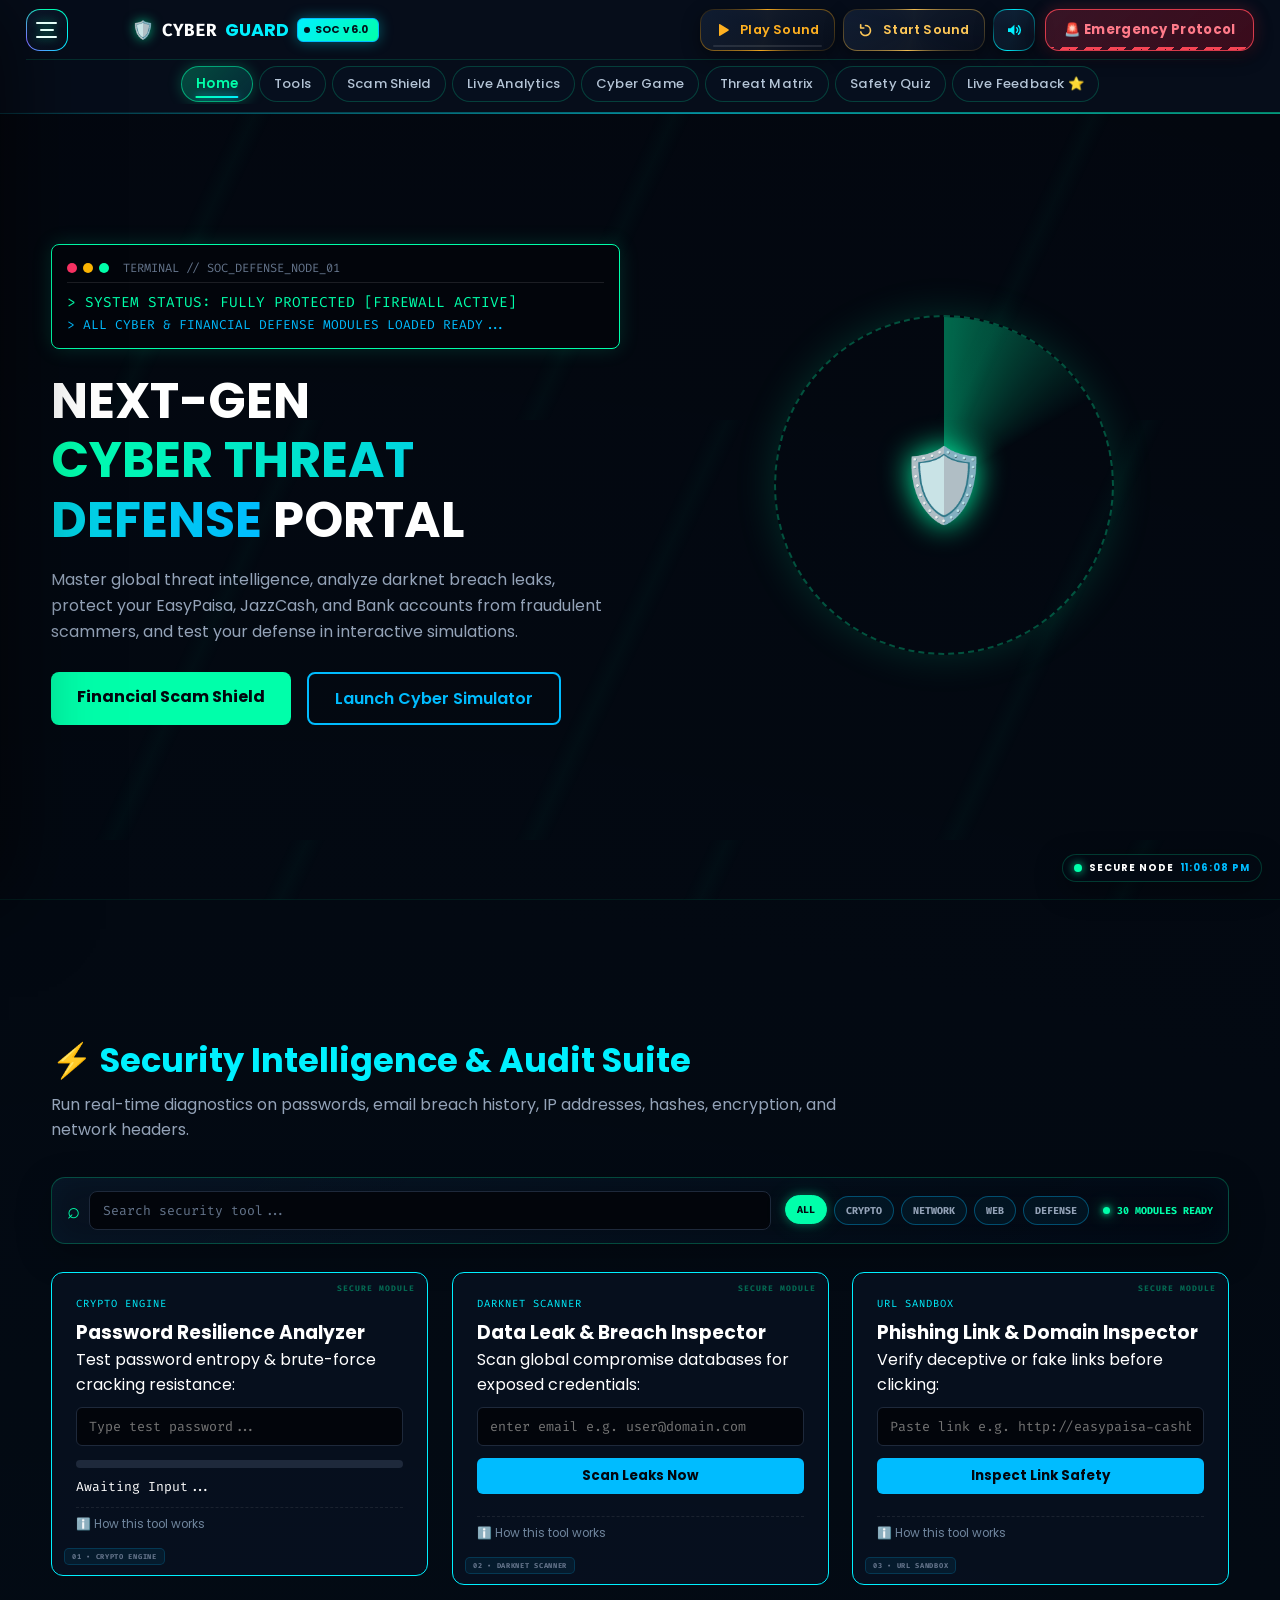
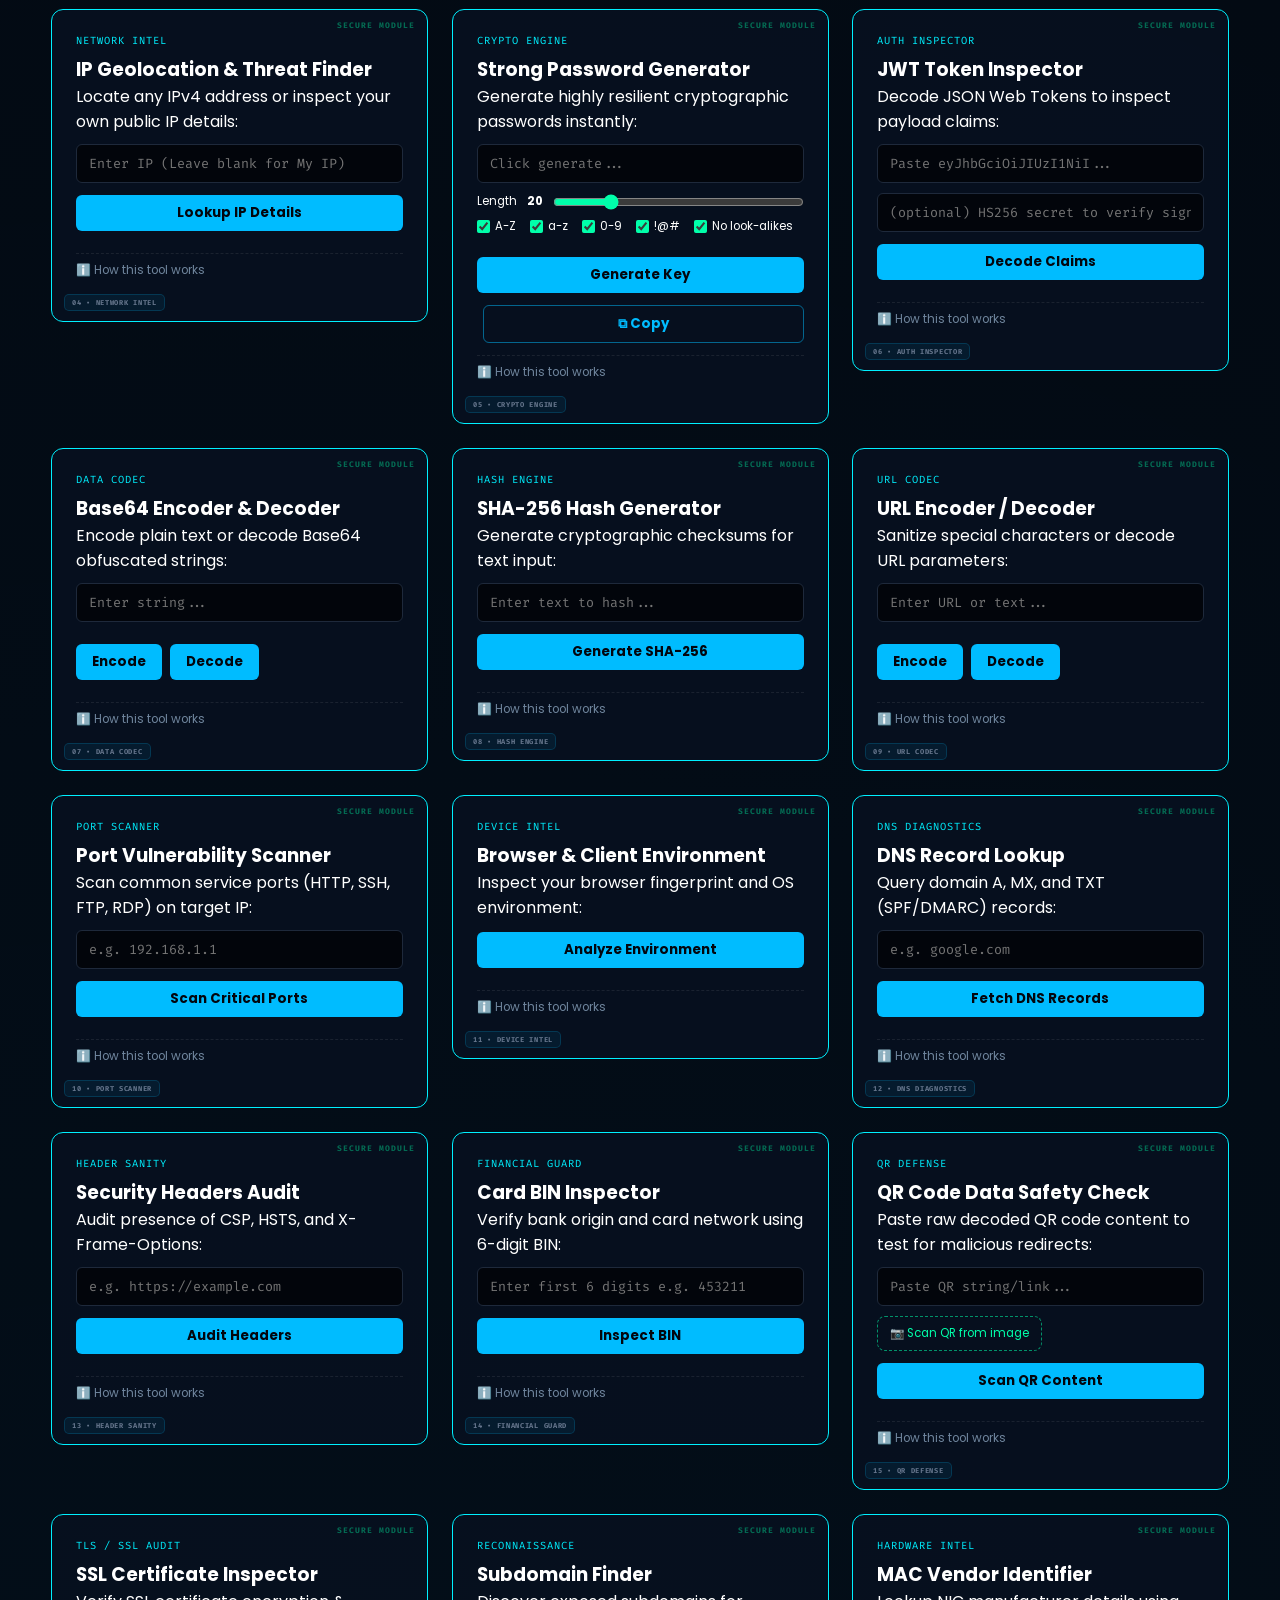
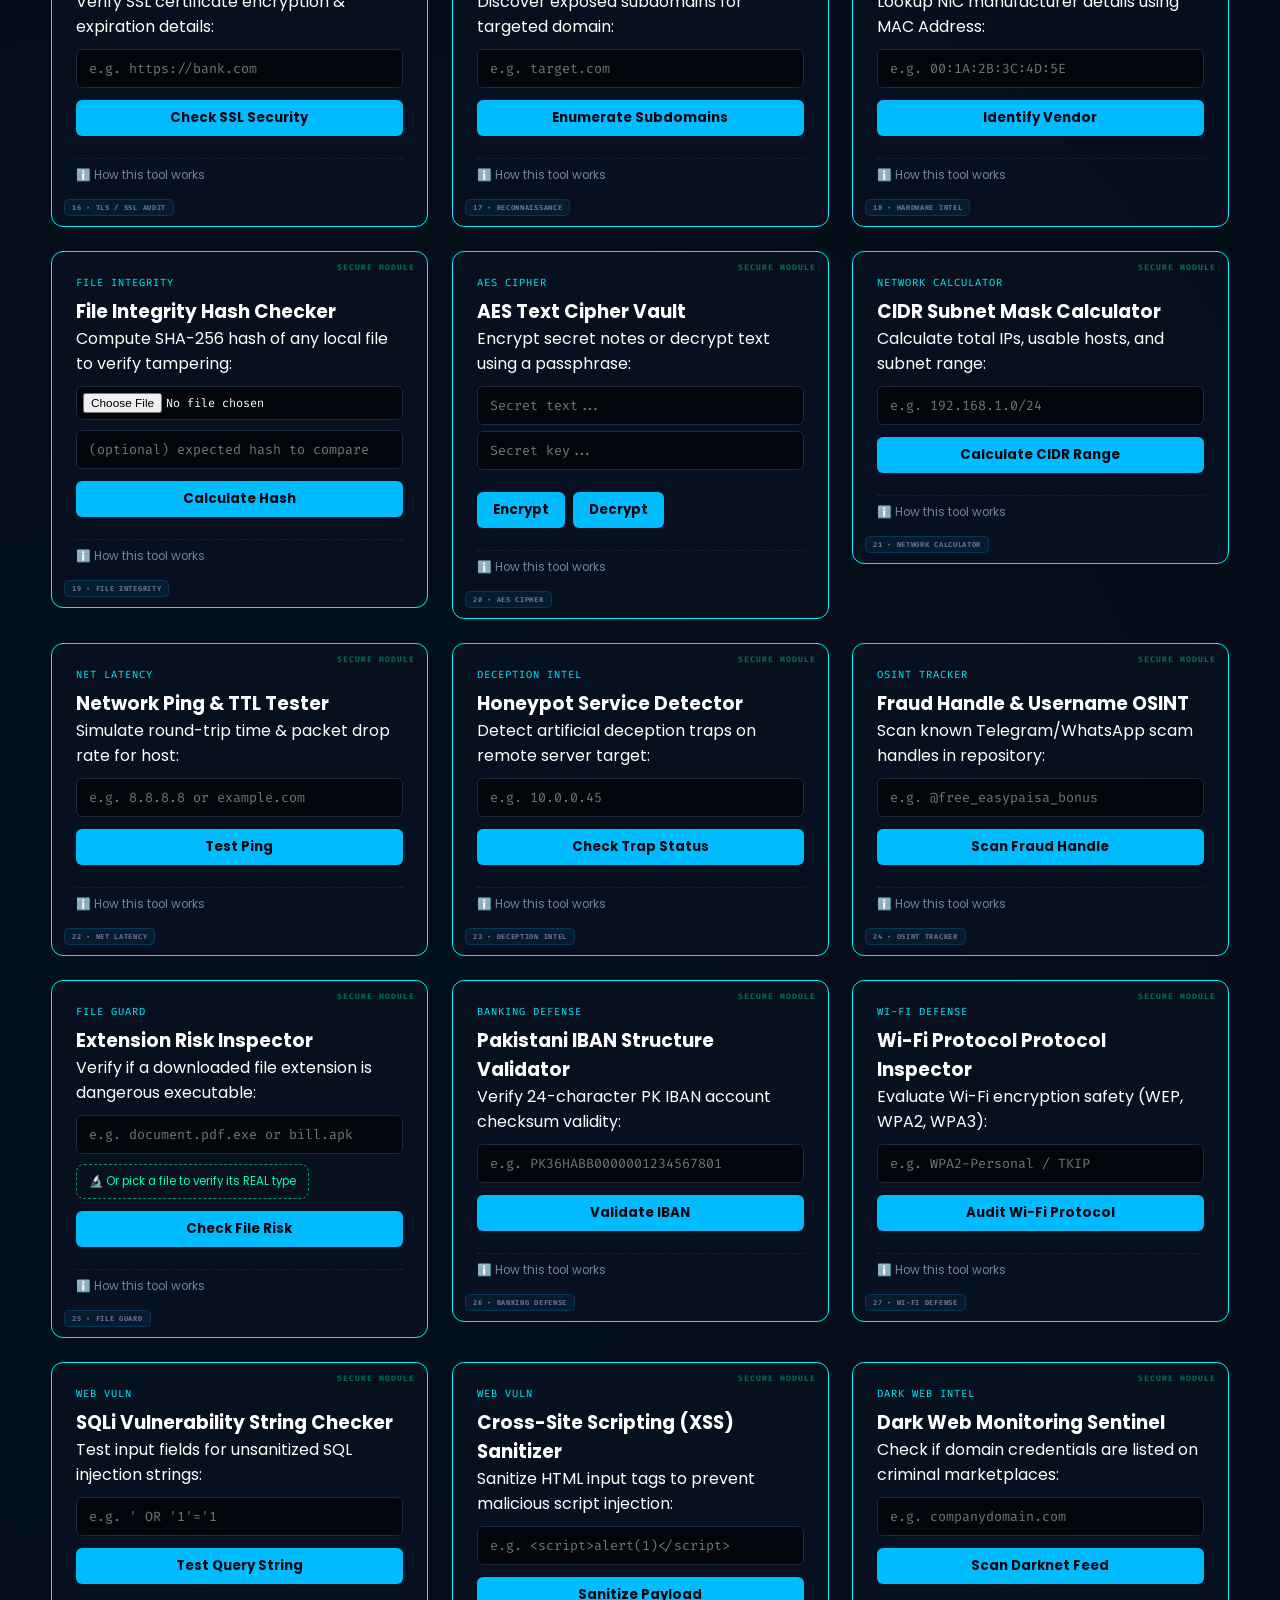
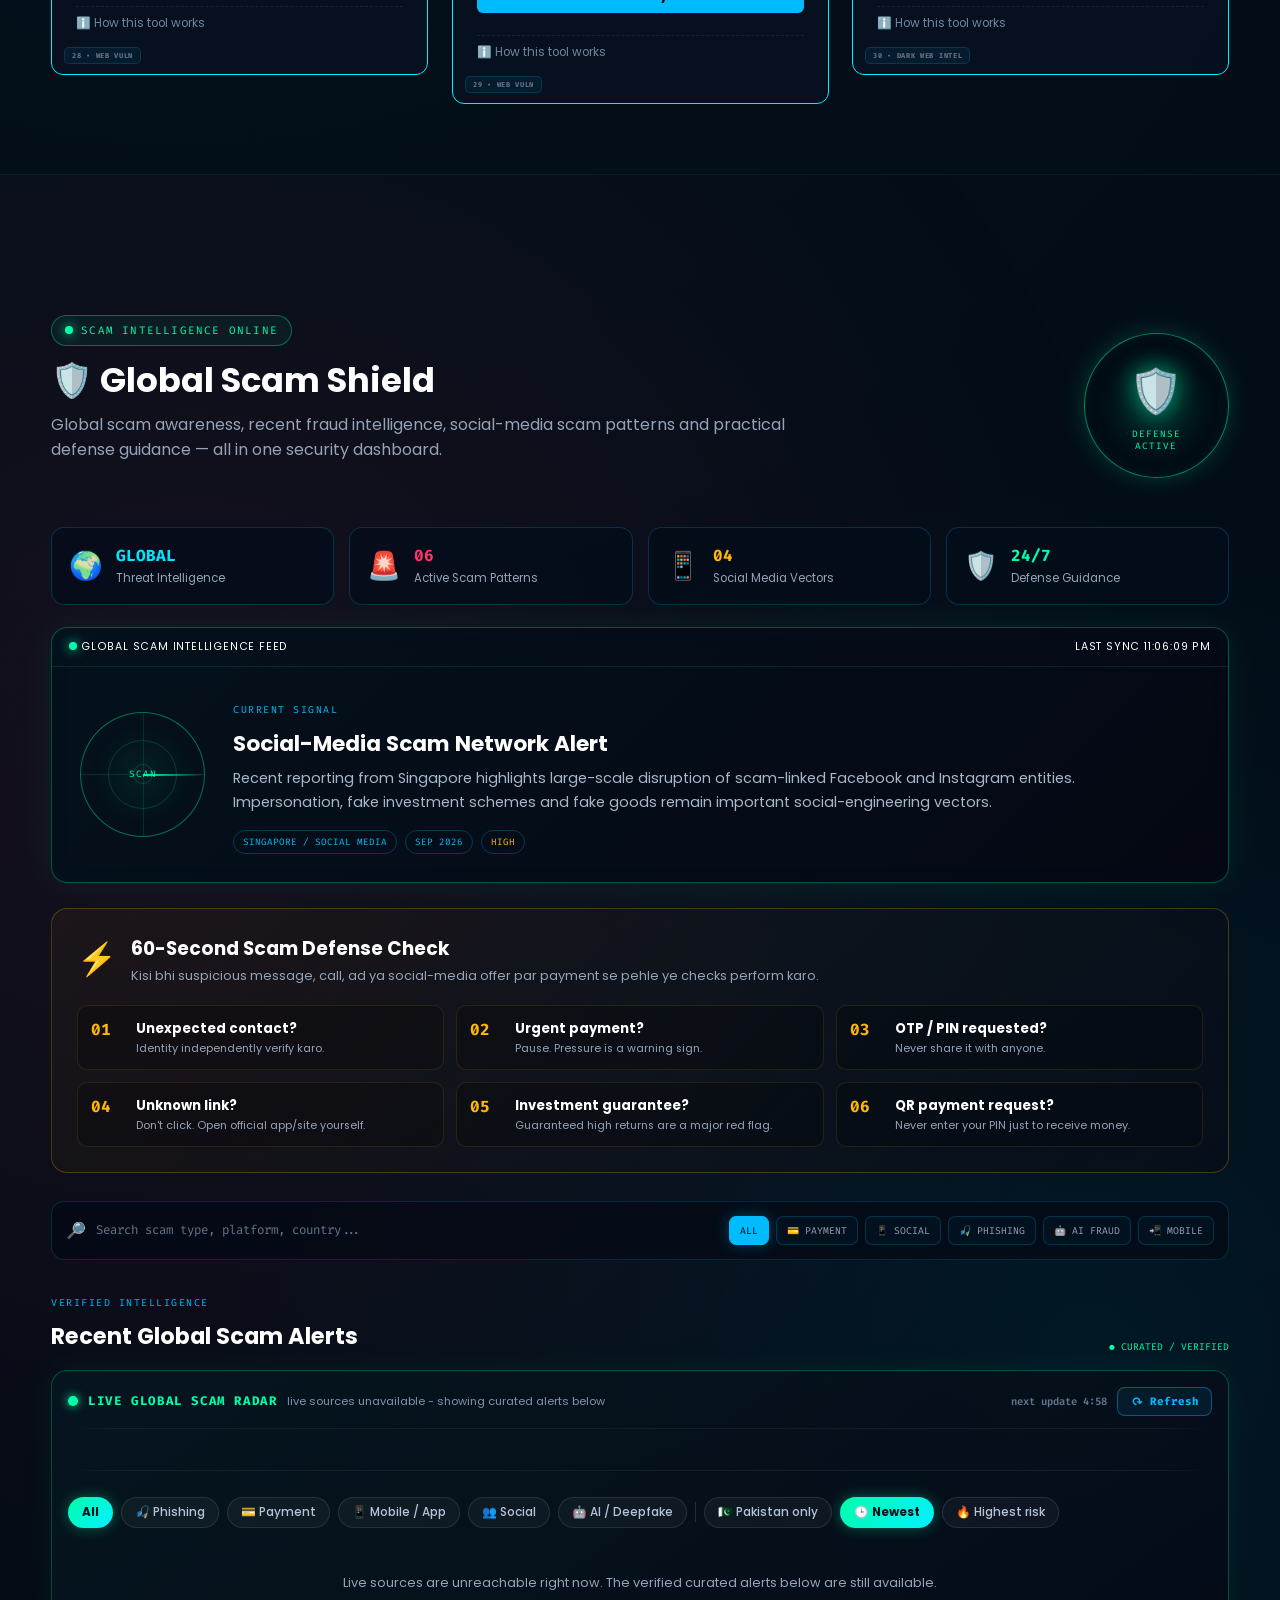
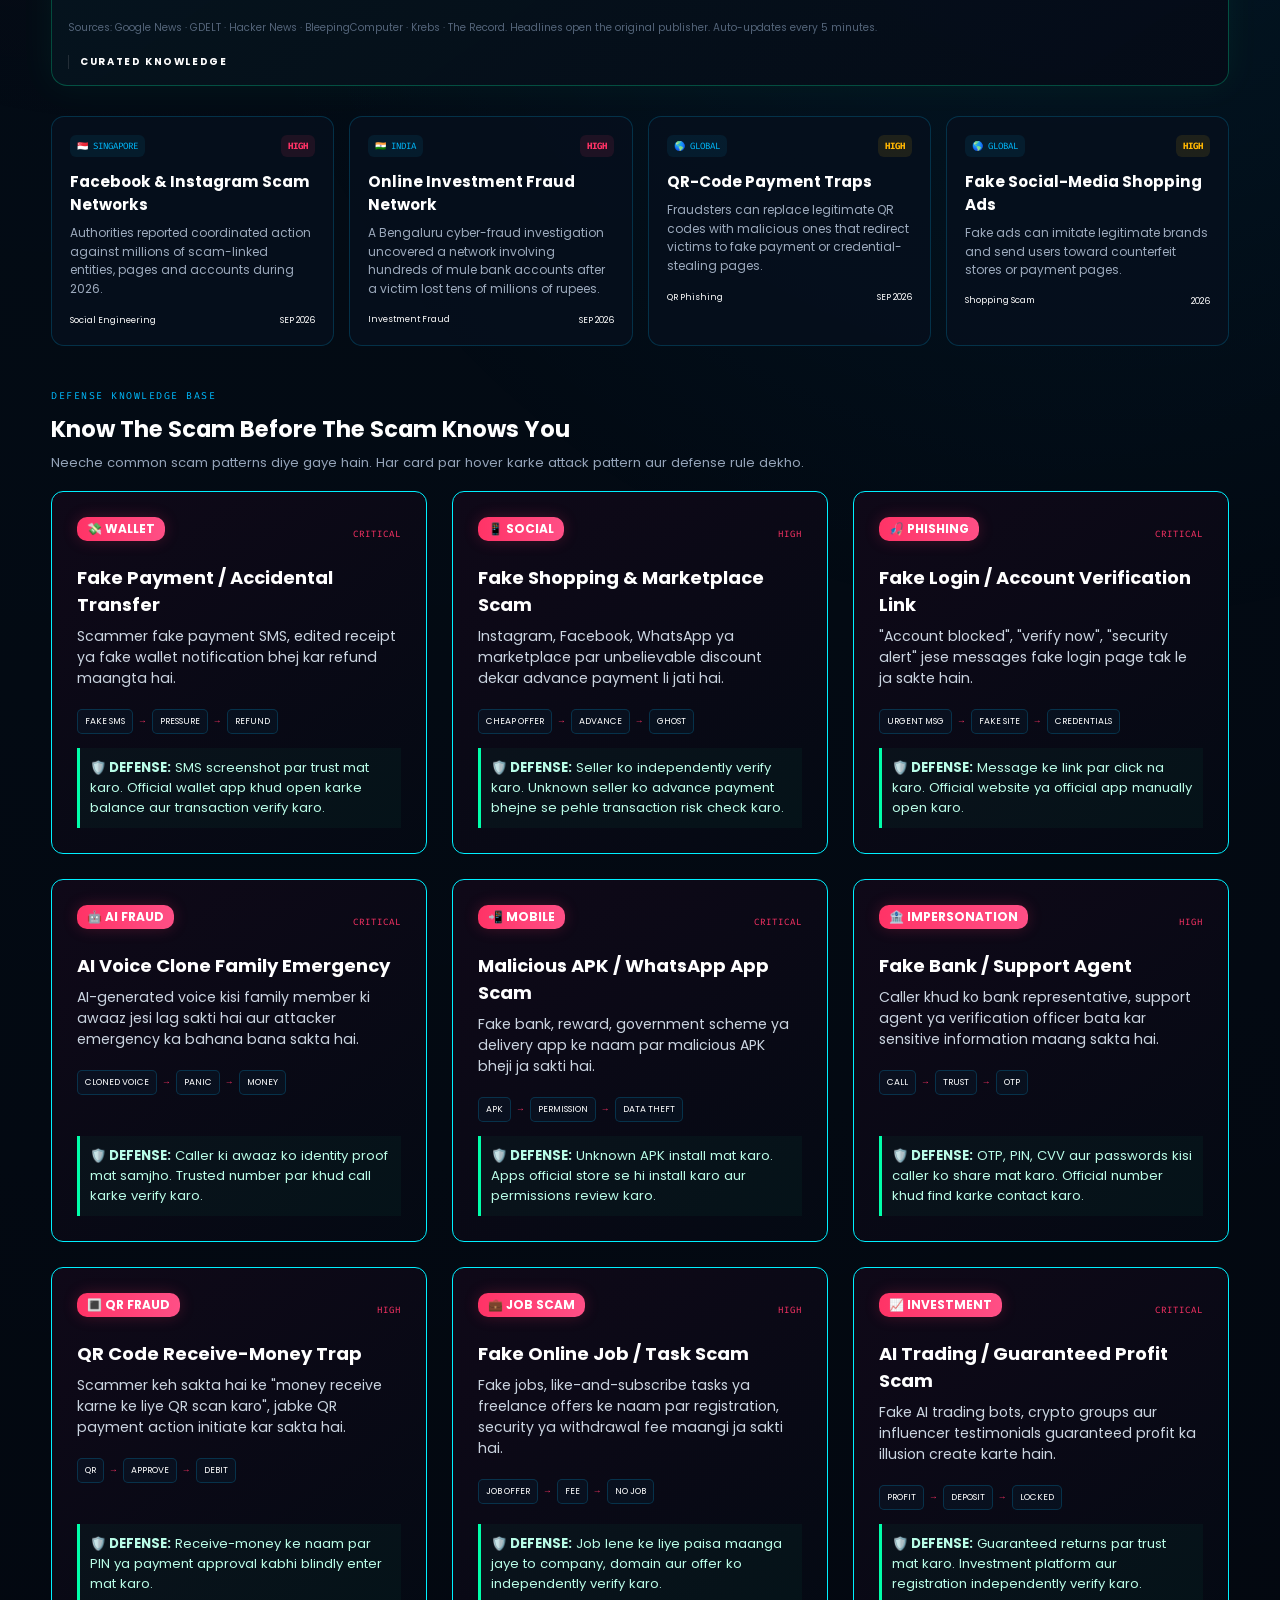
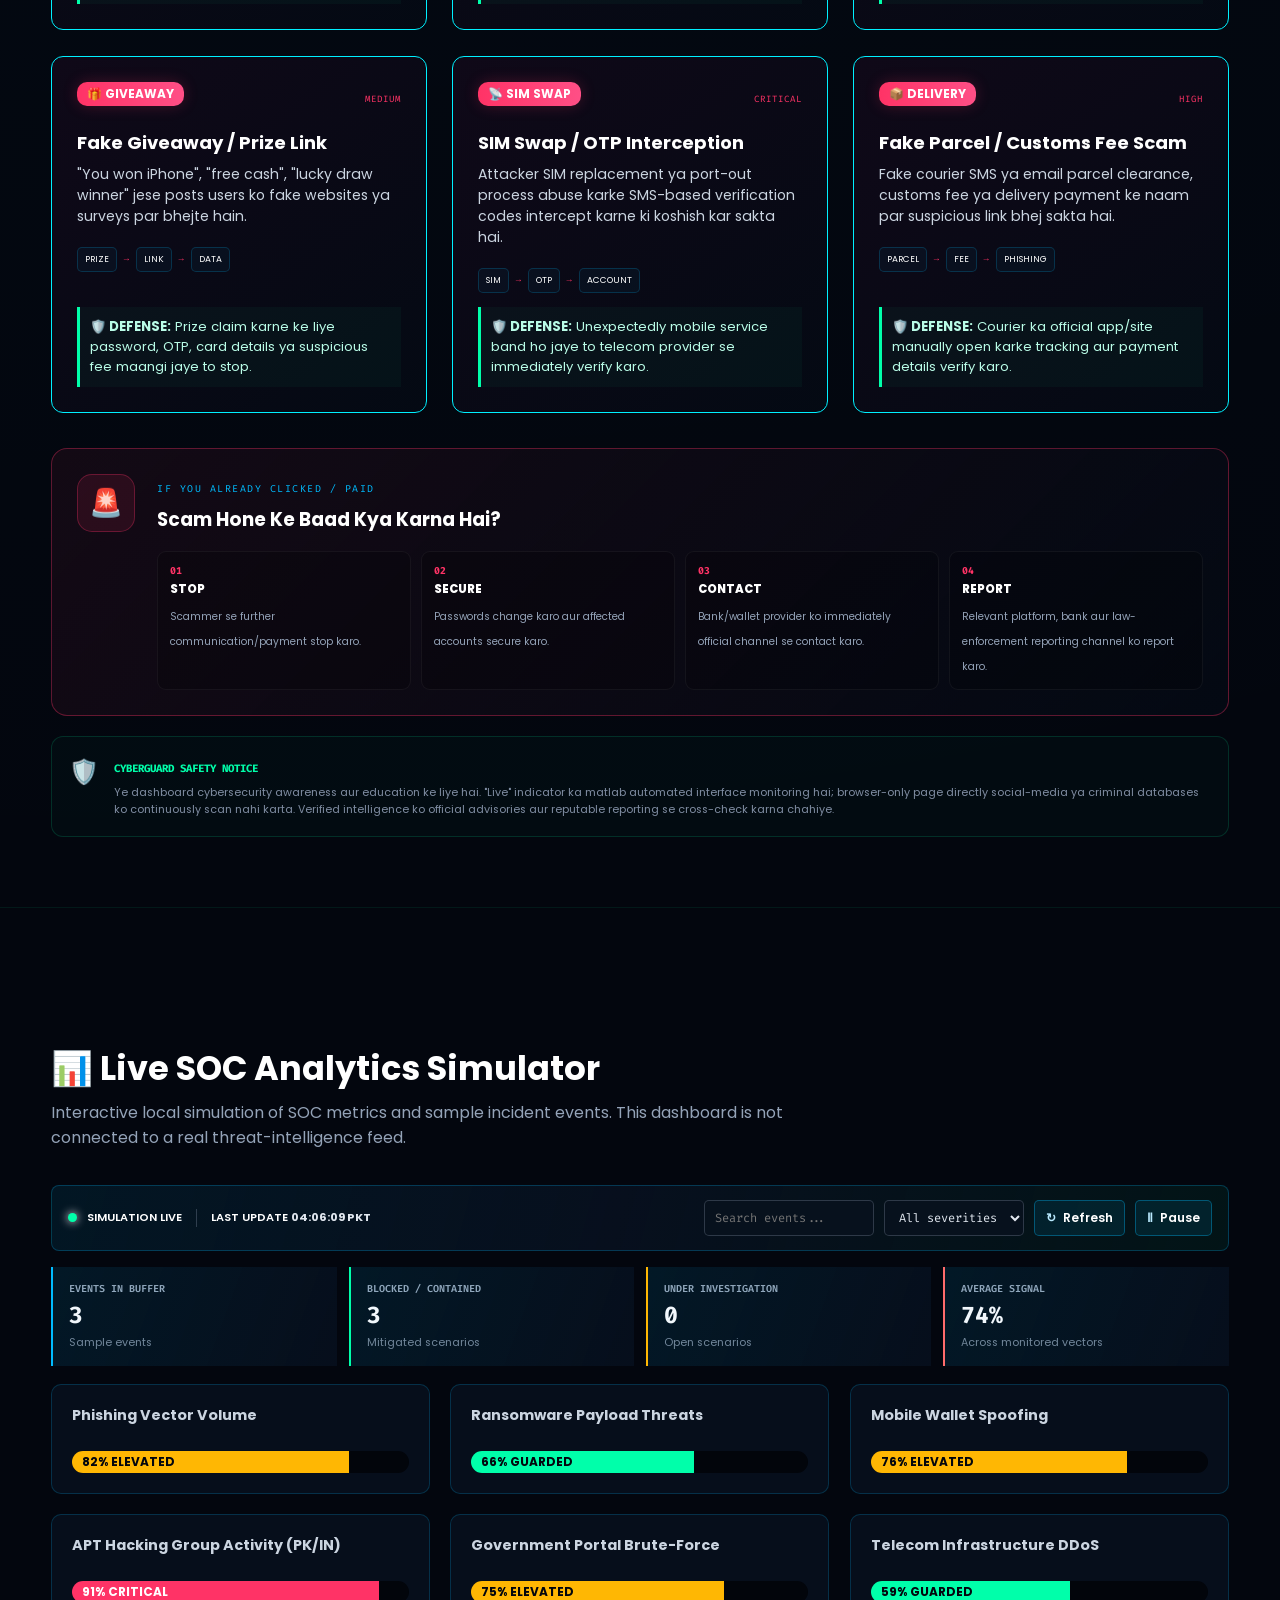
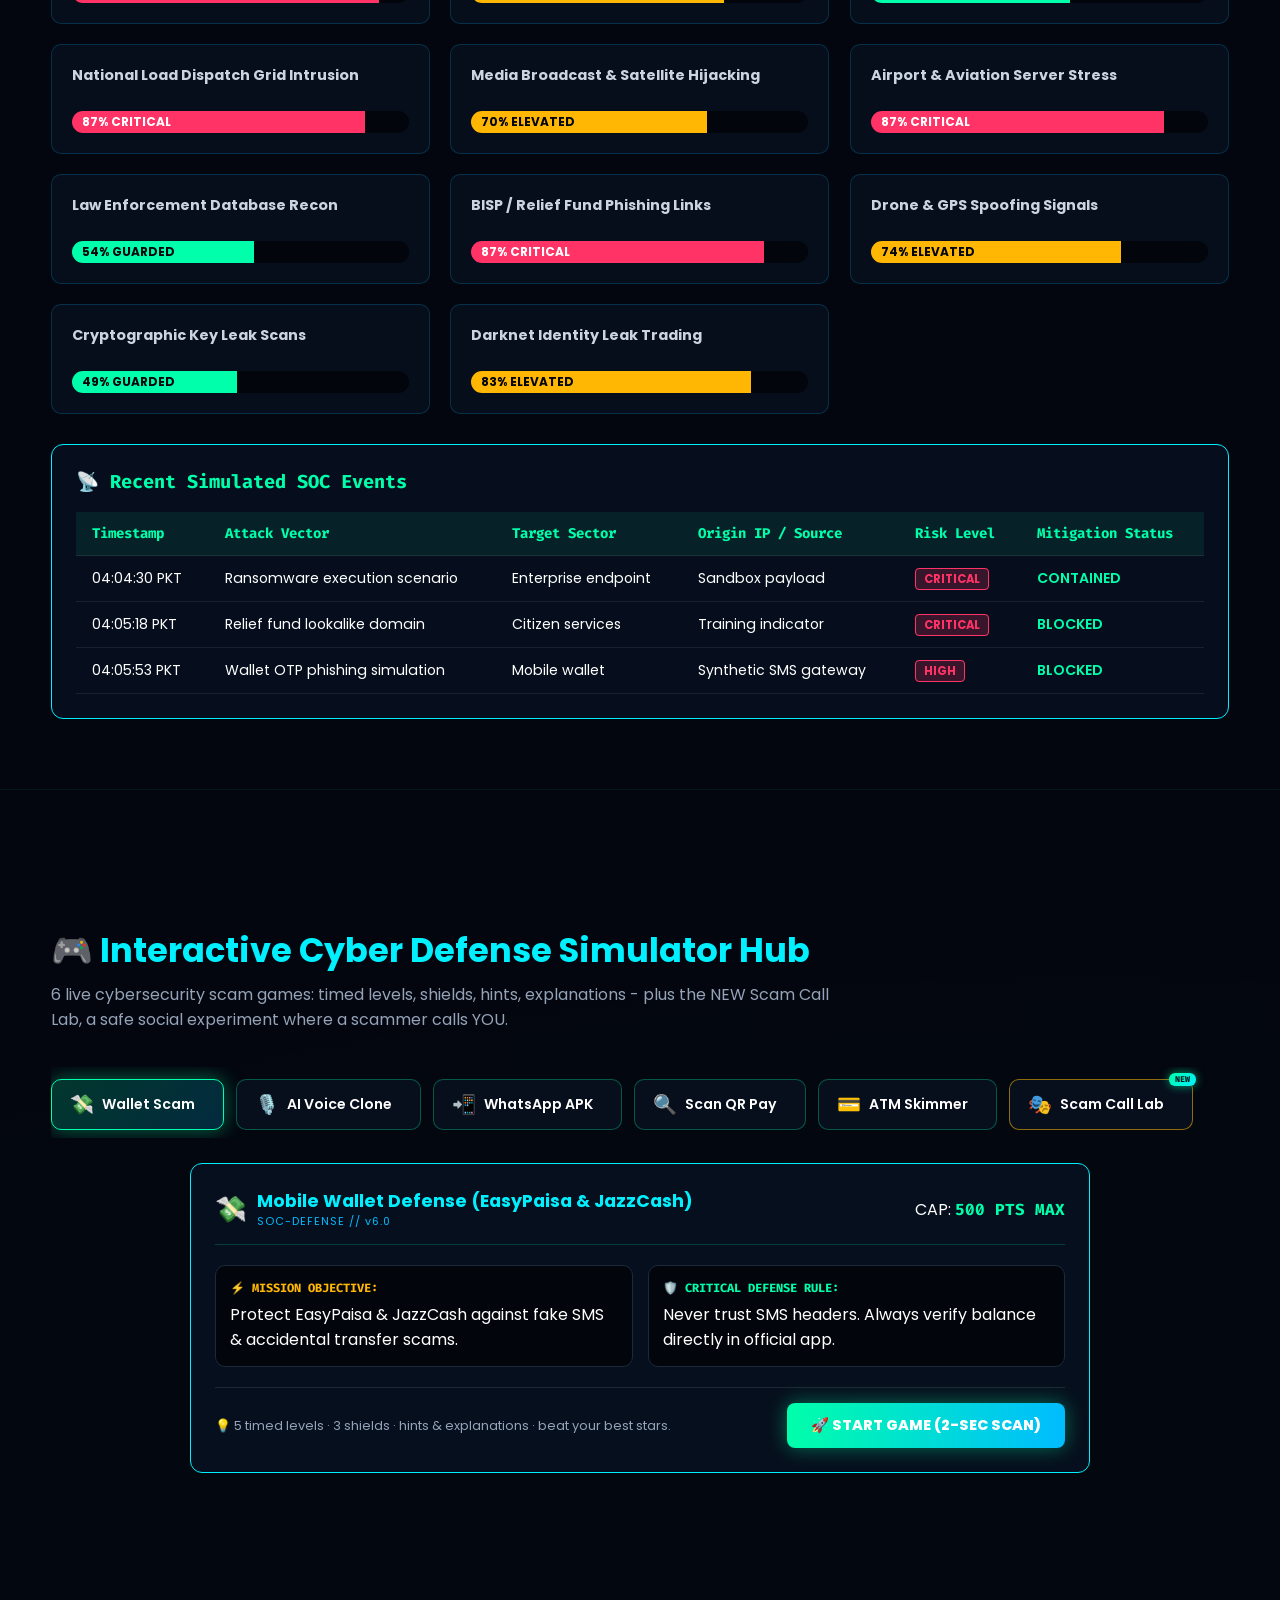
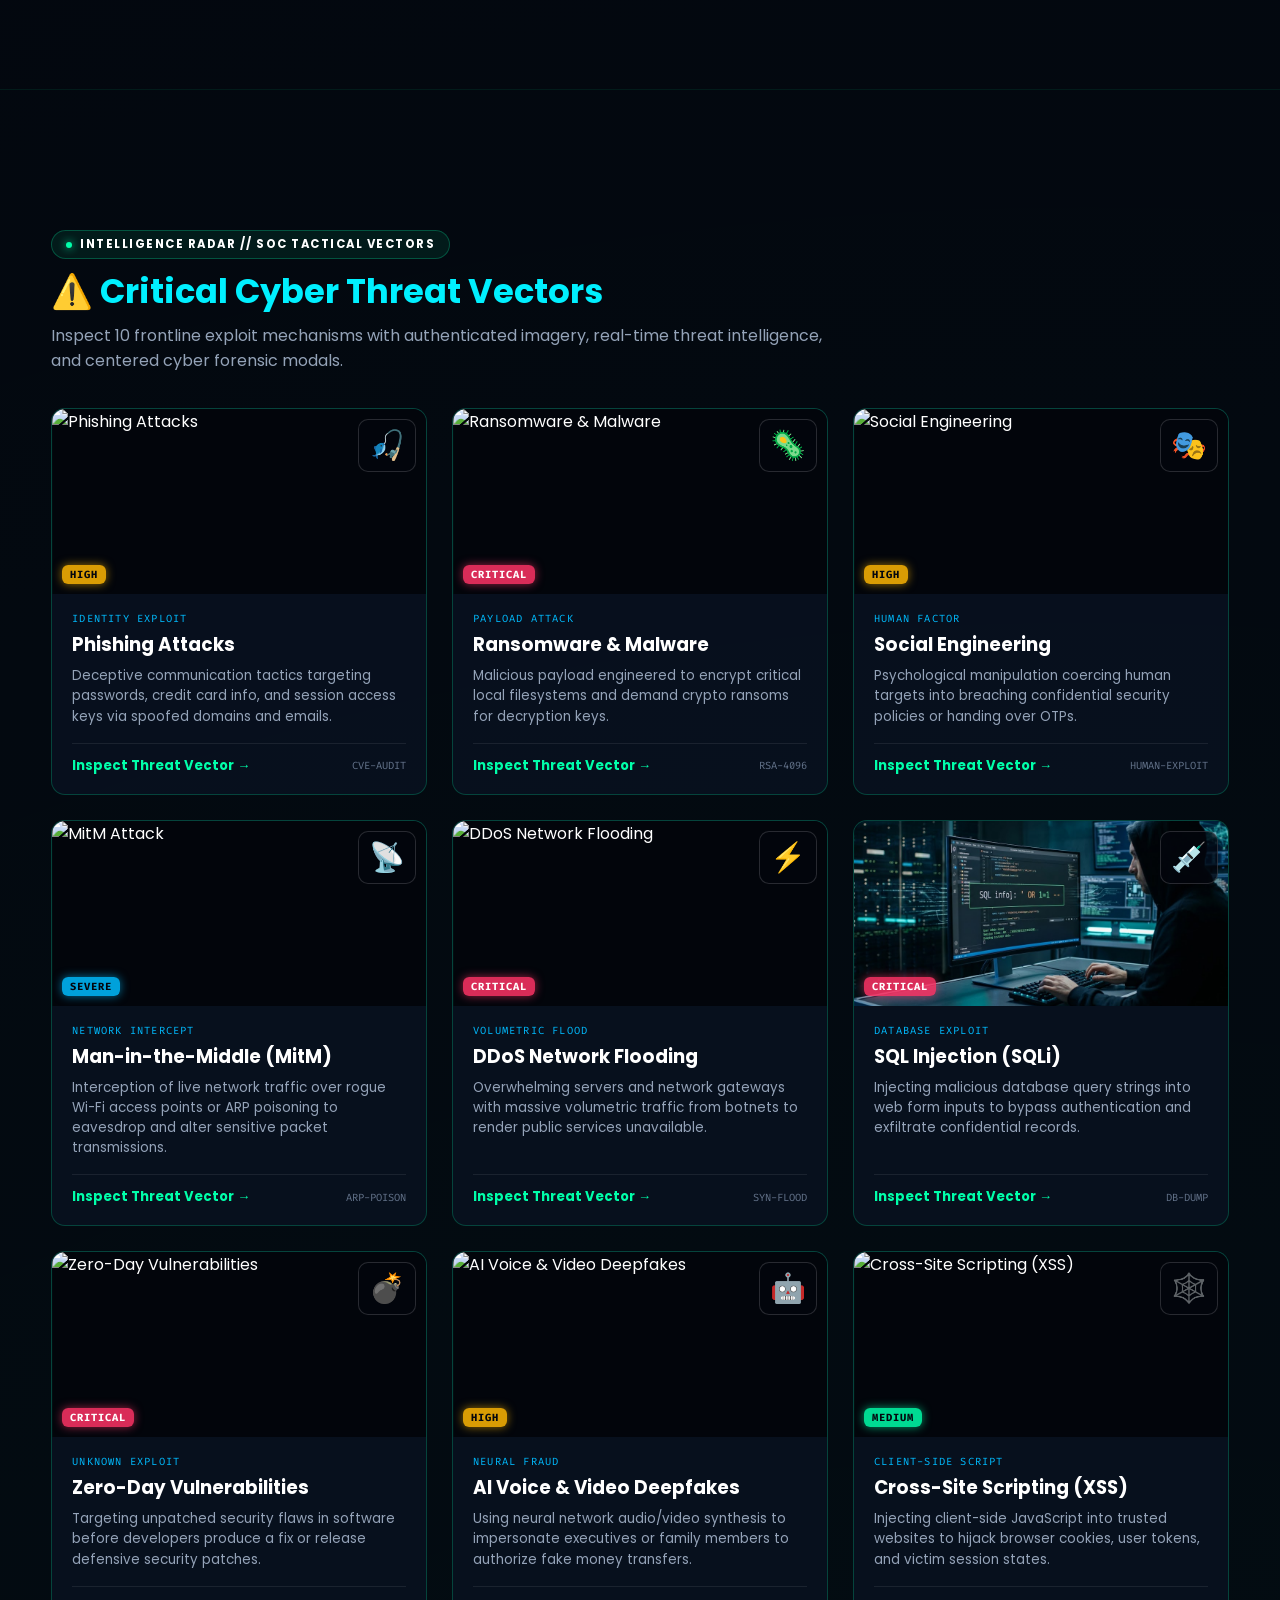
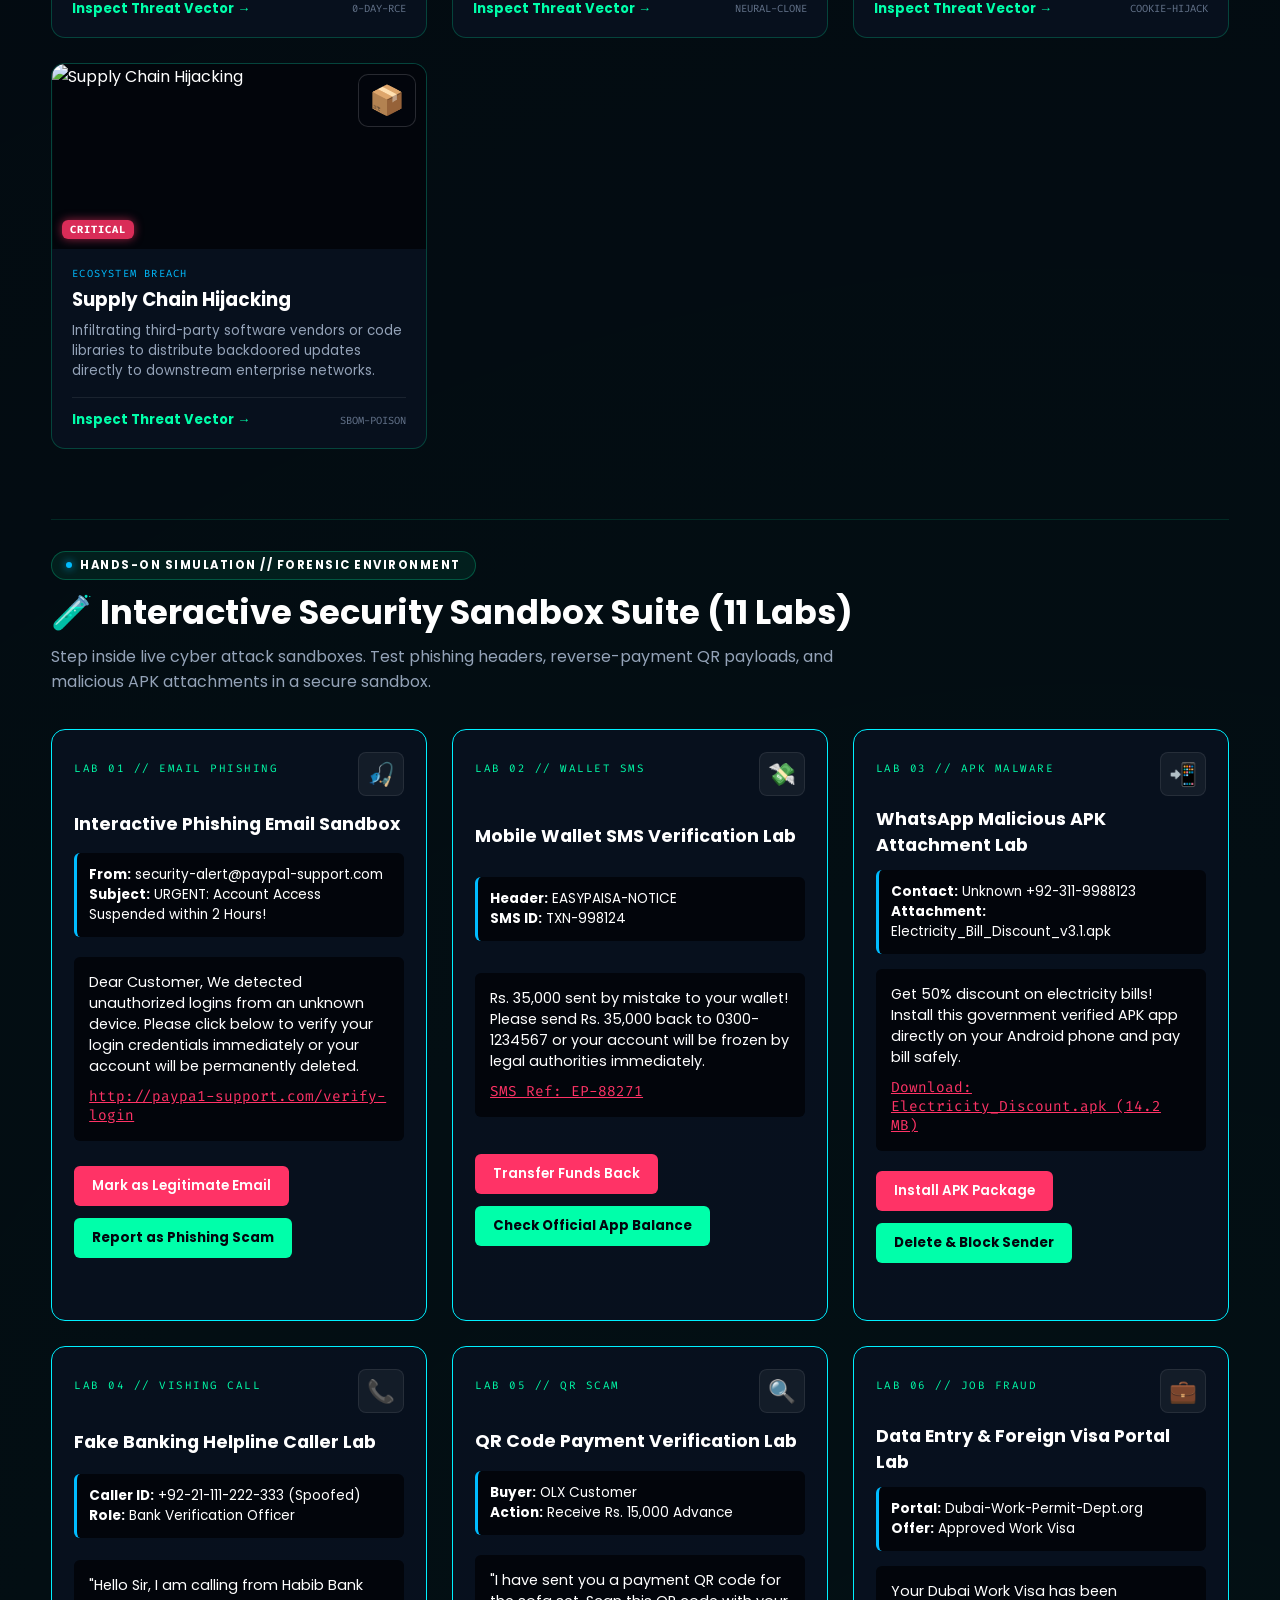
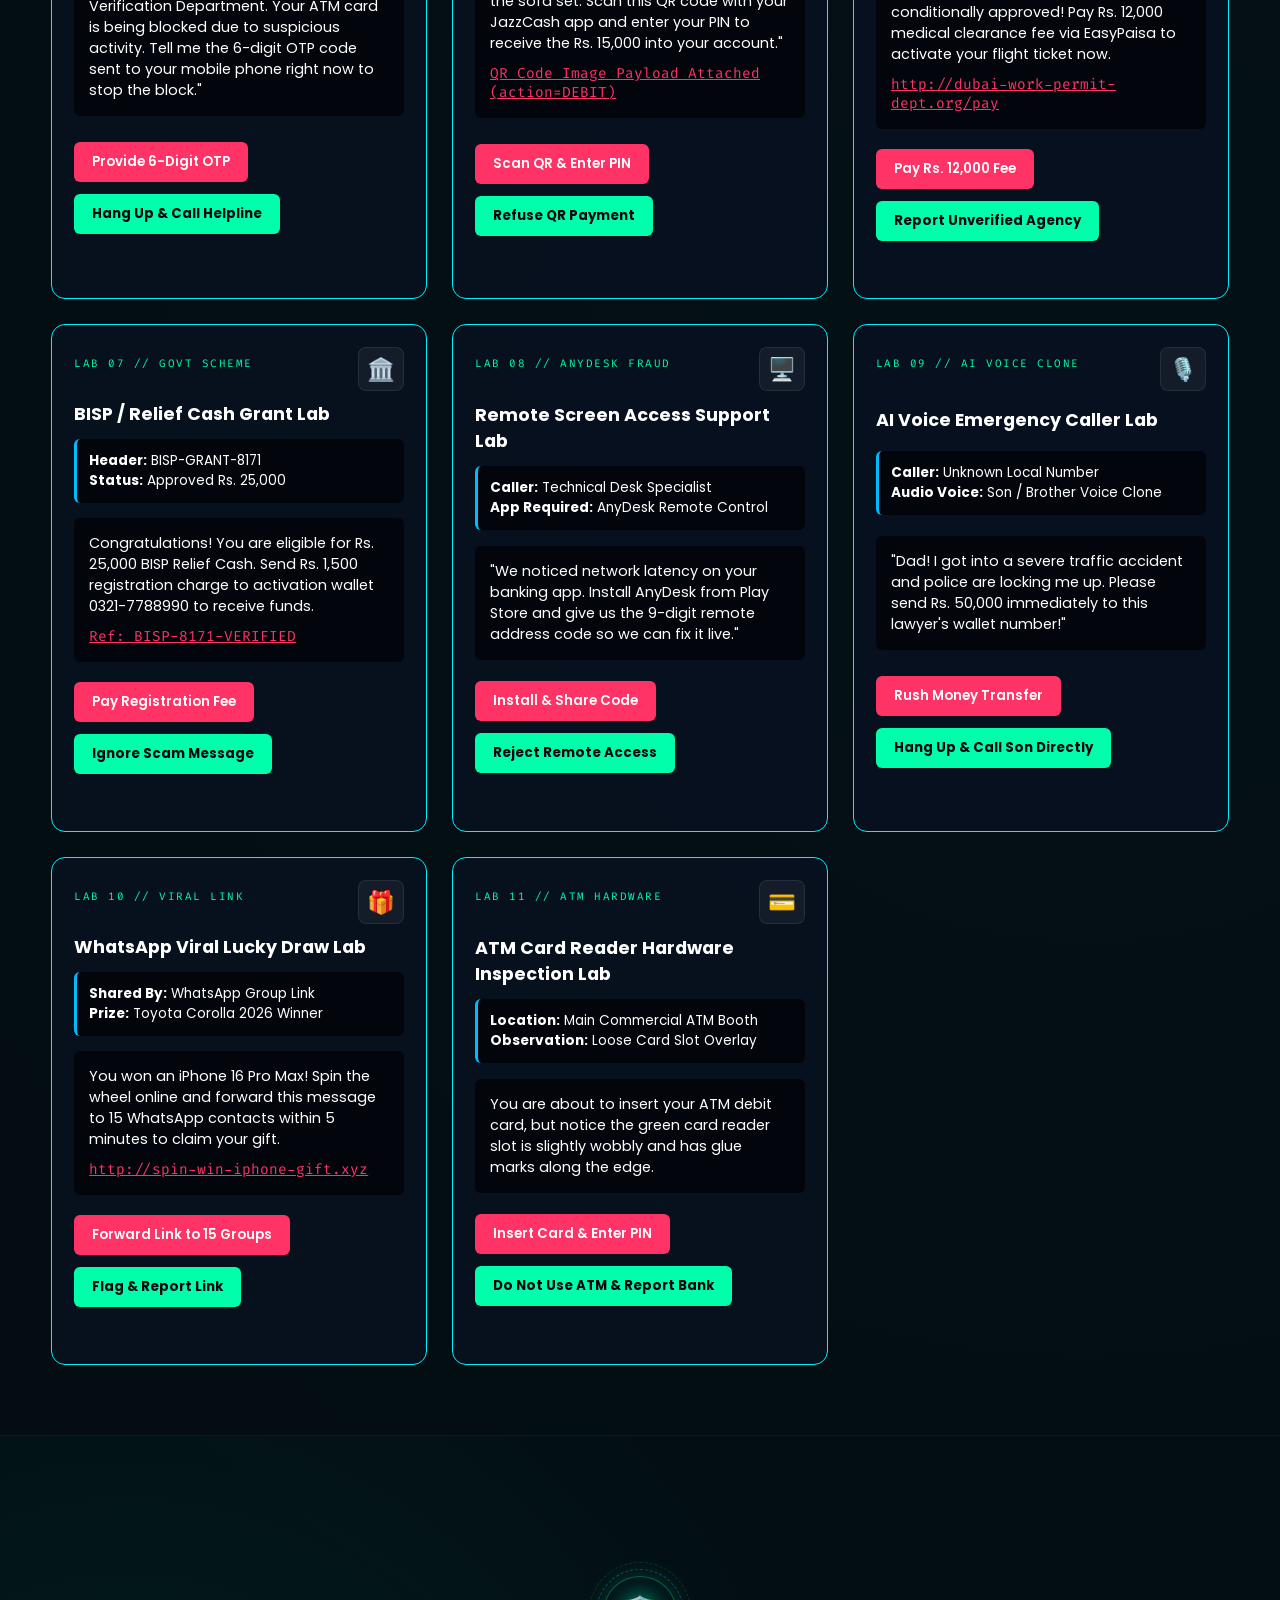
==== commit 6cffd59f: "Add files via upload" ====
--- a/index.html
+++ b/index.html
@@ -83,11 +83,11 @@
 </nav>
             <div class="side-panel-footer">
                 <span>THREAT DEFENSE NODE</span>
-                <span>v5.0 // READY</span>
+                <span>v6.0 // READY</span>
             </div>
         </aside>
         <div class="logo">
-            <span class="shield-pulse">🛡️</span> CYBER<span class="highlight">GUARD</span> <span class="badge-v2">SOC v5.0</span>
+            <span class="shield-pulse">🛡️</span> CYBER<span class="highlight">GUARD</span> <span class="badge-v2">SOC v6.0</span>
         </div>
         <ul class="nav-links">
             <li><a href="#home" class="active" data-key="navHome">Home</a></li>
@@ -1669,7 +1669,7 @@
                     <span id="briefingLogo" class="main-game-logo">💸</span>
                     <div>
                         <span id="briefingName" class="main-game-title">Mobile Wallet Defense</span>
-                        <small class="protocol-code">SOC-DEFENSE // v5.0</small>
+                        <small class="protocol-code">SOC-DEFENSE // v6.0</small>
                     </div>
                 </div>
                 <div class="game-score-cap">CAP: <strong id="briefingScoreCap">300 PTS MAX</strong></div>
@@ -2893,7 +2893,7 @@
 
                 <div class="creator-info-row">
                     <span>PROJECT</span>
-                    <strong>CYBER GUARD // SOC v5.0</strong>
+                    <strong>CYBER GUARD // SOC v6.0</strong>
                 </div>
 
                 <div class="creator-info-row">
--- a/style.css
+++ b/style.css
@@ -6824,16 +6824,20 @@
 .live-stats b { color: #00bcff; font-family: 'Fira Code', monospace; }
 .live-scam-grid { display: grid; grid-template-columns: repeat(auto-fill, minmax(min(100%, 250px), 1fr)); gap: 15px; }
 .live-card { display: flex; flex-direction: column; }
-.live-card h4 {
-  font-size: .88rem;
-  line-height: 1.4;
-  display: -webkit-box;
-  -webkit-box-orient: vertical;
-  -webkit-line-clamp: 4;
-  line-clamp: 4; /* Standard property for modern browsers */
-  overflow: hidden;
-}
-.live-card h4 a { color: #fff; text-decoration: none; }
+.live-card h4 { 
+    font-size: .88rem; 
+    line-height: 1.4; 
+    display: -webkit-box; 
+    line-clamp: 4;
+    -webkit-line-clamp: 4; 
+    -webkit-box-orient: vertical; 
+    overflow: hidden; 
+}
+
+.live-card h4 a { 
+    color: #fff; 
+    text-decoration: none; 
+}
 .live-card h4 a:hover { color: #00ffaa; }
 .live-tip { margin: 2px 0 0; color: #8aa0b8; font-size: .7rem !important; line-height: 1.5; }
 .live-card .recent-card-footer { margin-top: auto; padding-top: 12px; }
@@ -6874,4 +6878,147 @@
 
 /* ---------- Side menu: header text hamburger/X button ke neeche na chhupe ---------- */
 .side-panel-header { padding-left: 64px; align-items: center; }
-@media (max-width: 480px) { .side-panel-header { padding-left: 58px; } }+@media (max-width: 480px) { .side-panel-header { padding-left: 58px; } }
+
+
+/* ==========================================================================
+   v6  -  FULL REPORT MODAL  +  TOOL CUTENESS
+   ========================================================================== */
+body.tp-lock { overflow: hidden; }
+.tp-modal { position: fixed; inset: 0; z-index: 5000; display: flex; align-items: center; justify-content: center; padding: clamp(8px, 2.5vw, 28px); background: rgba(2, 6, 12, .84); backdrop-filter: blur(6px); }
+.tp-modal[hidden] { display: none; }
+.tp-modal-card { width: min(1040px, 100%); max-height: 100%; display: flex; flex-direction: column; overflow: hidden; border-radius: 20px; background: linear-gradient(160deg, #08131f, #050b13); border: 1px solid rgba(0, 240, 255, .35); box-shadow: 0 30px 80px rgba(0, 0, 0, .7), 0 0 50px rgba(0, 240, 255, .12); animation: tpIn .3s ease; }
+@keyframes tpIn { from { opacity: 0; transform: translateY(16px) scale(.98); } to { opacity: 1; transform: none; } }
+.tp-modal-head { display: flex; justify-content: space-between; align-items: center; gap: 12px; padding: 14px 18px; border-bottom: 1px solid rgba(255, 255, 255, .08); background: rgba(0, 240, 255, .05); }
+.tp-modal-ttl { min-width: 0; }
+.tp-modal-ttl h3 { margin: 0; color: #fff; font-size: 1rem; }
+.tp-modal-ttl small { color: #7f93aa; font: 500 .7rem 'Fira Code', monospace; overflow-wrap: anywhere; }
+.tp-modal-actions { display: flex; gap: 8px; flex: 0 0 auto; }
+.tp-x { width: 36px; height: 36px; border-radius: 10px; cursor: pointer; border: 1px solid rgba(255, 71, 87, .6); background: rgba(255, 71, 87, .08); color: #ff7a8a; font-size: 1rem; transition: background .2s, color .2s, transform .2s; }
+.tp-x:hover { background: #ff4757; color: #fff; transform: rotate(90deg); }
+.tp-modal-body { overflow-y: auto; padding: clamp(14px, 3vw, 26px); -webkit-overflow-scrolling: touch; text-align: left; font-size: .88rem; color: #cbd5e1; }
+.tp-open { padding: 6px 12px; border-radius: 8px; cursor: pointer; font: 700 .7rem 'Fira Code', monospace; color: #04121a; border: 0; background: linear-gradient(135deg, #00ffaa, #00f0ff); box-shadow: 0 0 14px rgba(0, 255, 170, .35); transition: transform .2s, box-shadow .2s; }
+.tp-open:hover { transform: translateY(-2px) scale(1.04); box-shadow: 0 0 22px rgba(0, 255, 170, .65); }
+html[data-perf="high"] .tp-open { animation: tpGlow 2.4s ease-in-out infinite; }
+@keyframes tpGlow { 50% { box-shadow: 0 0 26px rgba(0, 255, 170, .75); } }
+
+.tpr-hero { display: flex; align-items: center; gap: 16px; flex-wrap: wrap; padding: 18px; border-radius: 16px; border: 1px solid; }
+.tpr-h-ok { background: rgba(0, 255, 170, .07); border-color: rgba(0, 255, 170, .4); }
+.tpr-h-warn { background: rgba(255, 187, 0, .07); border-color: rgba(255, 187, 0, .45); }
+.tpr-h-bad { background: rgba(255, 51, 102, .08); border-color: rgba(255, 51, 102, .5); }
+.tpr-hero-i { font-size: 2.4rem; line-height: 1; }
+.tpr-hero-t { flex: 1; min-width: 200px; }
+.tpr-hero-t h3 { margin: 0; color: #fff; font-size: 1.1rem; overflow-wrap: anywhere; }
+.tpr-hero-t p { margin: 5px 0 0; color: #b4c4d6; font-size: .84rem; }
+.tpr-gauge { position: relative; width: 104px; height: 104px; flex: 0 0 auto; display: grid; place-items: center; }
+.tpr-gauge svg { position: absolute; inset: 0; width: 100%; height: 100%; transform: rotate(-90deg); }
+.tpr-gauge circle { fill: none; stroke-width: 9; }
+.tpr-gauge .bg { stroke: rgba(255, 255, 255, .1); }
+.tpr-gauge .fg { stroke-linecap: round; transition: stroke-dasharray .8s ease; }
+.tpr-g-ok .fg { stroke: #00ffaa; filter: drop-shadow(0 0 5px #00ffaa); } .tpr-g-warn .fg { stroke: #ffbb00; filter: drop-shadow(0 0 5px #ffbb00); } .tpr-g-bad .fg { stroke: #ff3366; filter: drop-shadow(0 0 5px #ff3366); }
+.tpr-gauge b { position: relative; z-index: 1; font: 700 1.6rem 'Fira Code', monospace; color: #fff; margin-top: -8px; }
+.tpr-gauge small { position: absolute; z-index: 1; bottom: 22px; font-size: .55rem; color: #8aa0b8; text-transform: uppercase; letter-spacing: .6px; text-align: center; max-width: 70px; line-height: 1.1; }
+.tpr-sec { margin-top: 24px; }
+.tpr-sec h4 { display: flex; align-items: center; gap: 10px; margin: 0 0 12px; font: 700 .74rem 'Fira Code', monospace; letter-spacing: 1.2px; text-transform: uppercase; color: #00bcff; }
+.tpr-sec h4 span { font-size: 1.15rem; }
+.tpr-p { margin: 10px 0 0; color: #b4c4d6; font-size: .86rem; line-height: 1.65; }
+.tpr-p b { color: #fff; } .tpr-p code, .tpr-ul code, .tpr-steps code { font: 500 .78rem 'Fira Code', monospace; color: #00ffaa; background: rgba(0, 255, 170, .08); padding: 1px 6px; border-radius: 5px; word-break: break-all; }
+.tpr-tiles { display: grid; grid-template-columns: repeat(auto-fill, minmax(min(100%, 180px), 1fr)); gap: 10px; margin-top: 8px; }
+.tpr-tile { padding: 10px 12px; border-radius: 12px; background: rgba(0, 188, 255, .06); border: 1px solid rgba(0, 188, 255, .2); min-width: 0; transition: border-color .2s, transform .2s; }
+.tpr-tile:hover { border-color: rgba(0, 255, 170, .6); }
+.tpr-tile small { display: block; color: #7f93aa; font-size: .62rem; text-transform: uppercase; letter-spacing: .6px; }
+.tpr-tile b { display: block; color: #fff; font-weight: 600; font-size: .86rem; overflow-wrap: anywhere; }
+.tpr-tile em { display: block; font-style: normal; color: #8aa0b8; font-size: .68rem; margin-top: 2px; }
+.tpr-tile code, .tpr-table code { font: 500 .76rem 'Fira Code', monospace; color: #00ffaa; background: rgba(0, 255, 170, .08); padding: 1px 6px; border-radius: 5px; word-break: break-all; }
+.tpr-table { margin-top: 10px; border: 1px solid rgba(0, 188, 255, .22); border-radius: 12px; overflow: auto; }
+.tpr-table table { width: 100%; border-collapse: collapse; font-size: .8rem; min-width: 520px; }
+.tpr-table th { text-align: left; padding: 10px 12px; font: 600 .64rem 'Fira Code', monospace; letter-spacing: .8px; text-transform: uppercase; color: #00f0ff; background: rgba(0, 240, 255, .07); }
+.tpr-table td { padding: 10px 12px; vertical-align: top; color: #b4c4d6; border-top: 1px solid rgba(255, 255, 255, .06); overflow-wrap: anywhere; }
+.tpr-table td:first-child { color: #fff; }
+.tpr-sig { display: flex; gap: 12px; padding: 11px 14px; margin-bottom: 8px; border-radius: 12px; border: 1px solid rgba(255, 255, 255, .08); border-left-width: 4px; background: rgba(255, 255, 255, .03); }
+.tpr-sig b { display: block; color: #fff; font-size: .86rem; } .tpr-sig p { margin: 3px 0 0; color: #9fb0c4; font-size: .8rem; line-height: 1.55; }
+.tpr-dot { flex: 0 0 10px; height: 10px; border-radius: 50%; margin-top: 6px; background: #8aa0b8; }
+.tpr-s-critical { border-left-color: #ff3366; background: rgba(255, 51, 102, .07); } .tpr-s-critical .tpr-dot { background: #ff3366; box-shadow: 0 0 8px #ff3366; }
+.tpr-s-high { border-left-color: #ff6a3d; background: rgba(255, 106, 61, .06); } .tpr-s-high .tpr-dot { background: #ff6a3d; }
+.tpr-s-medium { border-left-color: #ffbb00; } .tpr-s-medium .tpr-dot { background: #ffbb00; }
+.tpr-s-low { border-left-color: #5fd0ff; } .tpr-s-low .tpr-dot { background: #5fd0ff; }
+.tpr-s-info { border-left-color: #6f859d; }
+.tpr-s-good { border-left-color: #00ffaa; background: rgba(0, 255, 170, .05); } .tpr-s-good .tpr-dot { background: #00ffaa; box-shadow: 0 0 8px #00ffaa; }
+.tpr-ul, .tpr-steps { margin: 8px 0 0 20px; display: grid; gap: 7px; color: #b4c4d6; font-size: .84rem; line-height: 1.6; }
+.tpr-ul b, .tpr-steps b { color: #fff; }
+.tpr-mini { margin: 6px 0 0 18px; }
+.tpr-links { display: flex; flex-wrap: wrap; gap: 8px; margin-top: 6px; }
+.tpr-links a { padding: 7px 13px; border-radius: 10px; text-decoration: none; font-size: .78rem; font-weight: 600; color: #00f0ff; background: rgba(0, 240, 255, .07); border: 1px solid rgba(0, 240, 255, .4); transition: background .2s, transform .2s; }
+.tpr-links a:hover { background: rgba(0, 240, 255, .2); color: #fff; transform: translateY(-2px); }
+.tpr-timeline { display: grid; gap: 8px; }
+.tpr-tl { display: flex; gap: 14px; align-items: baseline; padding: 8px 12px; border-left: 3px solid #00bcff; background: rgba(0, 188, 255, .05); border-radius: 0 10px 10px 0; }
+.tpr-tl b { font: 700 .8rem 'Fira Code', monospace; color: #00f0ff; min-width: 44px; } .tpr-tl span { color: #cbd5e1; font-size: .82rem; }
+.tpr-code { display: grid; gap: 8px; }
+.tpr-code div { padding: 10px 12px; border-radius: 10px; background: #060e19; border: 1px solid rgba(255, 255, 255, .08); }
+.tpr-code small { display: block; color: #00bcff; font: 600 .62rem 'Fira Code', monospace; margin-bottom: 3px; }
+.tpr-code code, .tpr-pre { font: 500 .76rem 'Fira Code', monospace; color: #9dffd9; word-break: break-all; white-space: pre-wrap; }
+.tpr-pre { margin-top: 8px; padding: 12px; border-radius: 10px; background: #060e19; border: 1px solid rgba(255, 255, 255, .08); }
+.tpr-map { width: 100%; height: 260px; margin-top: 12px; border: 1px solid rgba(0, 188, 255, .3); border-radius: 14px; filter: invert(.92) hue-rotate(180deg) saturate(.7); }
+.tpr-rec { margin-top: 12px; } .tpr-rec h5 { color: #fff; font: 700 .82rem 'Fira Code', monospace; margin-bottom: 4px; } .tpr-rec h5 small { color: #7f93aa; font: 400 .72rem 'Poppins', sans-serif; margin-left: 6px; } .tpr-none { color: #5f7690; font-size: .78rem; }
+.tpr-det summary { cursor: pointer; color: #00bcff; } .tpr-det code { display: block; margin-top: 8px; font: 500 .72rem 'Fira Code', monospace; color: #9fb0c4; word-break: break-all; }
+.tpr-url { display: block; padding: 12px 14px; margin-top: 8px; border-radius: 12px; background: #060e19; border: 1px solid rgba(255, 255, 255, .1); font: 500 .8rem 'Fira Code', monospace; word-break: break-all; line-height: 1.7; }
+.u-sch { color: #6f859d; } .u-sub { color: #ffbb00; } .u-reg { color: #00ffaa; font-weight: 700; } .u-tld { color: #00f0ff; } .u-port { color: #ff9f43; } .u-path { color: #cbd5e1; } .u-q { color: #b78bff; } .u-bad { color: #ff3366; font-weight: 700; }
+.tpr-p .u-sub, .tpr-p .u-reg, .tpr-p .u-tld, .tpr-p .u-path, .tpr-p .u-q { font-weight: 600; }
+@media (max-width: 640px) {
+    .tp-modal { padding: 0; } .tp-modal-card { border-radius: 0; height: 100%; max-height: 100%; }
+    .tpr-hero { padding: 14px; } .tpr-gauge { width: 88px; height: 88px; } .tpr-gauge b { font-size: 1.3rem; }
+    .tpr-table table { min-width: 0; } .tpr-table thead { display: none; } .tpr-table table, .tpr-table tbody, .tpr-table tr, .tpr-table td { display: block; }
+    .tpr-table tr { padding: 10px 12px; border-top: 1px solid rgba(255, 255, 255, .08); } .tpr-table tr:first-child { border-top: 0; } .tpr-table td { border: 0; padding: 3px 0; }
+    .tpr-table td::before { content: attr(data-label); display: block; font: 600 .58rem 'Fira Code', monospace; letter-spacing: .8px; text-transform: uppercase; color: #00f0ff; margin-top: 5px; }
+}
+/* password structure + extras */
+.pw-structure { display: flex; flex-wrap: wrap; align-items: center; gap: 5px; margin-top: 8px; } .pw-structure small { color: #7f93aa; font-size: .64rem; text-transform: uppercase; letter-spacing: .6px; margin-right: 4px; }
+.pw-seg { padding: 2px 8px; border-radius: 6px; font: 600 .72rem 'Fira Code', monospace; border: 1px solid; } .pw-l { color: #5fd0ff; border-color: rgba(95, 208, 255, .4); background: rgba(95, 208, 255, .08); } .pw-U { color: #00ffaa; border-color: rgba(0, 255, 170, .4); background: rgba(0, 255, 170, .08); } .pw-d { color: #ffbb00; border-color: rgba(255, 187, 0, .4); background: rgba(255, 187, 0, .08); } .pw-s { color: #ff7a8a; border-color: rgba(255, 71, 87, .4); background: rgba(255, 71, 87, .08); }
+.tp-extra > div, .tp-about > div { padding-top: 8px; }
+.tp-about { margin-top: 12px; border-top: 1px dashed rgba(255, 255, 255, .08); padding-top: 8px; font-size: .74rem; color: #8aa0b8; }
+.tp-about summary { cursor: pointer; color: #6f859d; list-style: none; transition: color .2s; } .tp-about summary::-webkit-details-marker { display: none; } .tp-about summary:hover { color: #00f0ff; }
+.tp-about p { margin: 6px 0 0; line-height: 1.55; } .tp-about b { color: #b4c4d6; }
+.tp-det summary { cursor: pointer; color: #00bcff; font-size: .8rem; } .tp-det { margin-top: 10px; }
+.tool-card .card-tag, .tool-card h3 { transition: color .25s, text-shadow .25s; }
+@media (hover: hover) { .tool-card:hover h3 { text-shadow: 0 0 14px rgba(0, 240, 255, .45); } .tool-card:hover .card-tag { color: #00ffaa; } }
+
+
+/* ==========================================================================
+   v6  -  SCAM RADAR INSIGHTS
+   ========================================================================== */
+.live-insights { margin: 4px 0 14px; display: grid; gap: 12px; }
+.li-tiles { display: grid; grid-template-columns: repeat(auto-fit, minmax(150px, 1fr)); gap: 10px; }
+.li-tile { position: relative; padding: 12px 14px; border-radius: 14px; background: linear-gradient(145deg, rgba(0, 188, 255, .08), rgba(0, 255, 170, .05)); border: 1px solid rgba(0, 188, 255, .25); transition: transform .25s, border-color .25s, box-shadow .25s; }
+.li-tile:hover { transform: translateY(-3px); border-color: #00ffaa; box-shadow: 0 10px 26px rgba(0, 255, 170, .14); }
+.li-tile span { position: absolute; right: 12px; top: 10px; font-size: 1.4rem; opacity: .9; }
+.li-tile b { display: block; font: 700 1.6rem 'Fira Code', monospace; color: #fff; }
+.li-tile small { color: #7f93aa; font-size: .68rem; text-transform: uppercase; letter-spacing: .6px; }
+.li-hero { display: grid; gap: 3px; padding: 14px 16px; border-radius: 14px; text-decoration: none; background: linear-gradient(120deg, rgba(255, 51, 102, .12), rgba(255, 187, 0, .07)); border: 1px solid rgba(255, 106, 61, .5); transition: transform .25s, box-shadow .25s; }
+.li-hero:hover { transform: translateY(-2px); box-shadow: 0 0 28px rgba(255, 106, 61, .3); }
+.li-hero-tag { font: 700 .62rem 'Fira Code', monospace; letter-spacing: 1.4px; color: #ffb36b; }
+.li-hero b { color: #fff; font-size: .98rem; line-height: 1.4; } .li-hero small { color: #b4a89a; font-size: .72rem; }
+html[data-perf="high"] .li-hero { animation: liHero 3s ease-in-out infinite; }
+@keyframes liHero { 50% { box-shadow: 0 0 26px rgba(255, 106, 61, .35); } }
+.li-cols { display: grid; grid-template-columns: repeat(auto-fit, minmax(230px, 1fr)); gap: 12px; }
+.li-box { padding: 12px 14px; border-radius: 14px; background: rgba(8, 17, 30, .7); border: 1px solid rgba(255, 255, 255, .07); min-width: 0; }
+.li-box h5 { margin: 0 0 10px; font: 700 .64rem 'Fira Code', monospace; letter-spacing: 1.2px; color: #00bcff; text-transform: uppercase; }
+.li-box small { color: #6f859d; font-size: .64rem; }
+.li-bar { display: grid; grid-template-columns: 112px 1fr 26px; gap: 8px; align-items: center; margin-bottom: 7px; font-size: .72rem; color: #b4c4d6; }
+.li-bar i { height: 7px; border-radius: 5px; background: rgba(255, 255, 255, .07); position: relative; overflow: hidden; }
+.li-bar i::after { content: ""; position: absolute; inset: 0 auto 0 0; width: var(--w); border-radius: 5px; background: linear-gradient(90deg, #00bcff, #00ffaa); transition: width .8s ease; }
+.li-bar em { font-style: normal; color: #fff; font: 600 .7rem 'Fira Code', monospace; text-align: right; }
+.li-cc { display: flex; justify-content: space-between; width: 100%; margin-bottom: 5px; padding: 6px 10px; border-radius: 9px; cursor: pointer; font-size: .76rem; color: #cbd5e1; background: rgba(255, 255, 255, .04); border: 1px solid rgba(255, 255, 255, .08); transition: background .2s, border-color .2s, transform .2s; }
+.li-cc:hover, .li-cc.on { background: rgba(0, 255, 170, .12); border-color: #00ffaa; color: #fff; transform: translateX(3px); } .li-cc em { font-style: normal; color: #00ffaa; font-family: 'Fira Code', monospace; }
+.li-spark { display: flex; align-items: flex-end; gap: 4px; height: 70px; margin-bottom: 6px; }
+.li-spark i { flex: 1; height: var(--h); min-height: 4px; border-radius: 4px 4px 0 0; background: linear-gradient(180deg, #00ffaa, #00bcff); opacity: .85; transition: opacity .2s, transform .2s; transform-origin: bottom; } .li-spark i:hover { opacity: 1; transform: scaleY(1.06); }
+.live-filters { display: flex; flex-wrap: wrap; gap: 8px; margin: 2px 0 14px; align-items: center; }
+.live-filters button { padding: 6px 13px; border-radius: 999px; cursor: pointer; font-size: .74rem; font-weight: 500; color: #b4c4d6; background: rgba(255, 255, 255, .04); border: 1px solid rgba(255, 255, 255, .1); transition: all .2s; }
+.live-filters button:hover { color: #fff; border-color: #00bcff; transform: translateY(-1px); } .live-filters button.on { color: #04121a; background: linear-gradient(135deg, #00ffaa, #00f0ff); border-color: transparent; font-weight: 700; box-shadow: 0 0 14px rgba(0, 255, 170, .35); }
+.lf-sep { width: 1px; height: 20px; background: rgba(255, 255, 255, .12); }
+.live-more-wrap { text-align: center; margin: 16px 0 4px; }
+.live-card.is-high { border-color: rgba(255, 106, 61, .45); }
+.live-why { margin: 2px 0 0; font-size: .7rem; } .live-why summary { cursor: pointer; color: #00bcff; list-style: none; } .live-why summary::-webkit-details-marker { display: none; } .live-why p { margin: 6px 0 0; color: #8aa0b8; line-height: 1.5; font-size: .7rem; }
+.live-acts { display: inline-flex; align-items: center; gap: 8px; }
+.live-share { cursor: pointer; padding: 2px 8px; border-radius: 6px; font: 600 .58rem 'Fira Code', monospace; color: #00bcff; background: transparent; border: 1px solid rgba(0, 188, 255, .4); transition: all .2s; } .live-share:hover { background: rgba(0, 188, 255, .2); color: #fff; }
+@media (hover: hover) { .live-card { transition: transform .25s, border-color .25s, box-shadow .25s; } .live-card:hover { transform: translateY(-4px); border-color: #00ffaa; box-shadow: 0 14px 34px rgba(0, 255, 170, .15); } }
+@media (max-width: 480px) { .li-bar { grid-template-columns: 96px 1fr 22px; } }
--- a/responsive.css
+++ b/responsive.css
@@ -944,4 +944,8 @@
 /* reduced-motion user ho to hamesha low jaisa */
 @media (prefers-reduced-motion: reduce) {
     html:not([data-perf="high"]) .nav-scanline { animation: none !important; }
-}+}
+
+
+/* ---------- LOW tier: sab content foran visible (reveal animation band) ---------- */
+html[data-perf="low"] .cg-reveal { opacity: 1 !important; transform: none !important; }
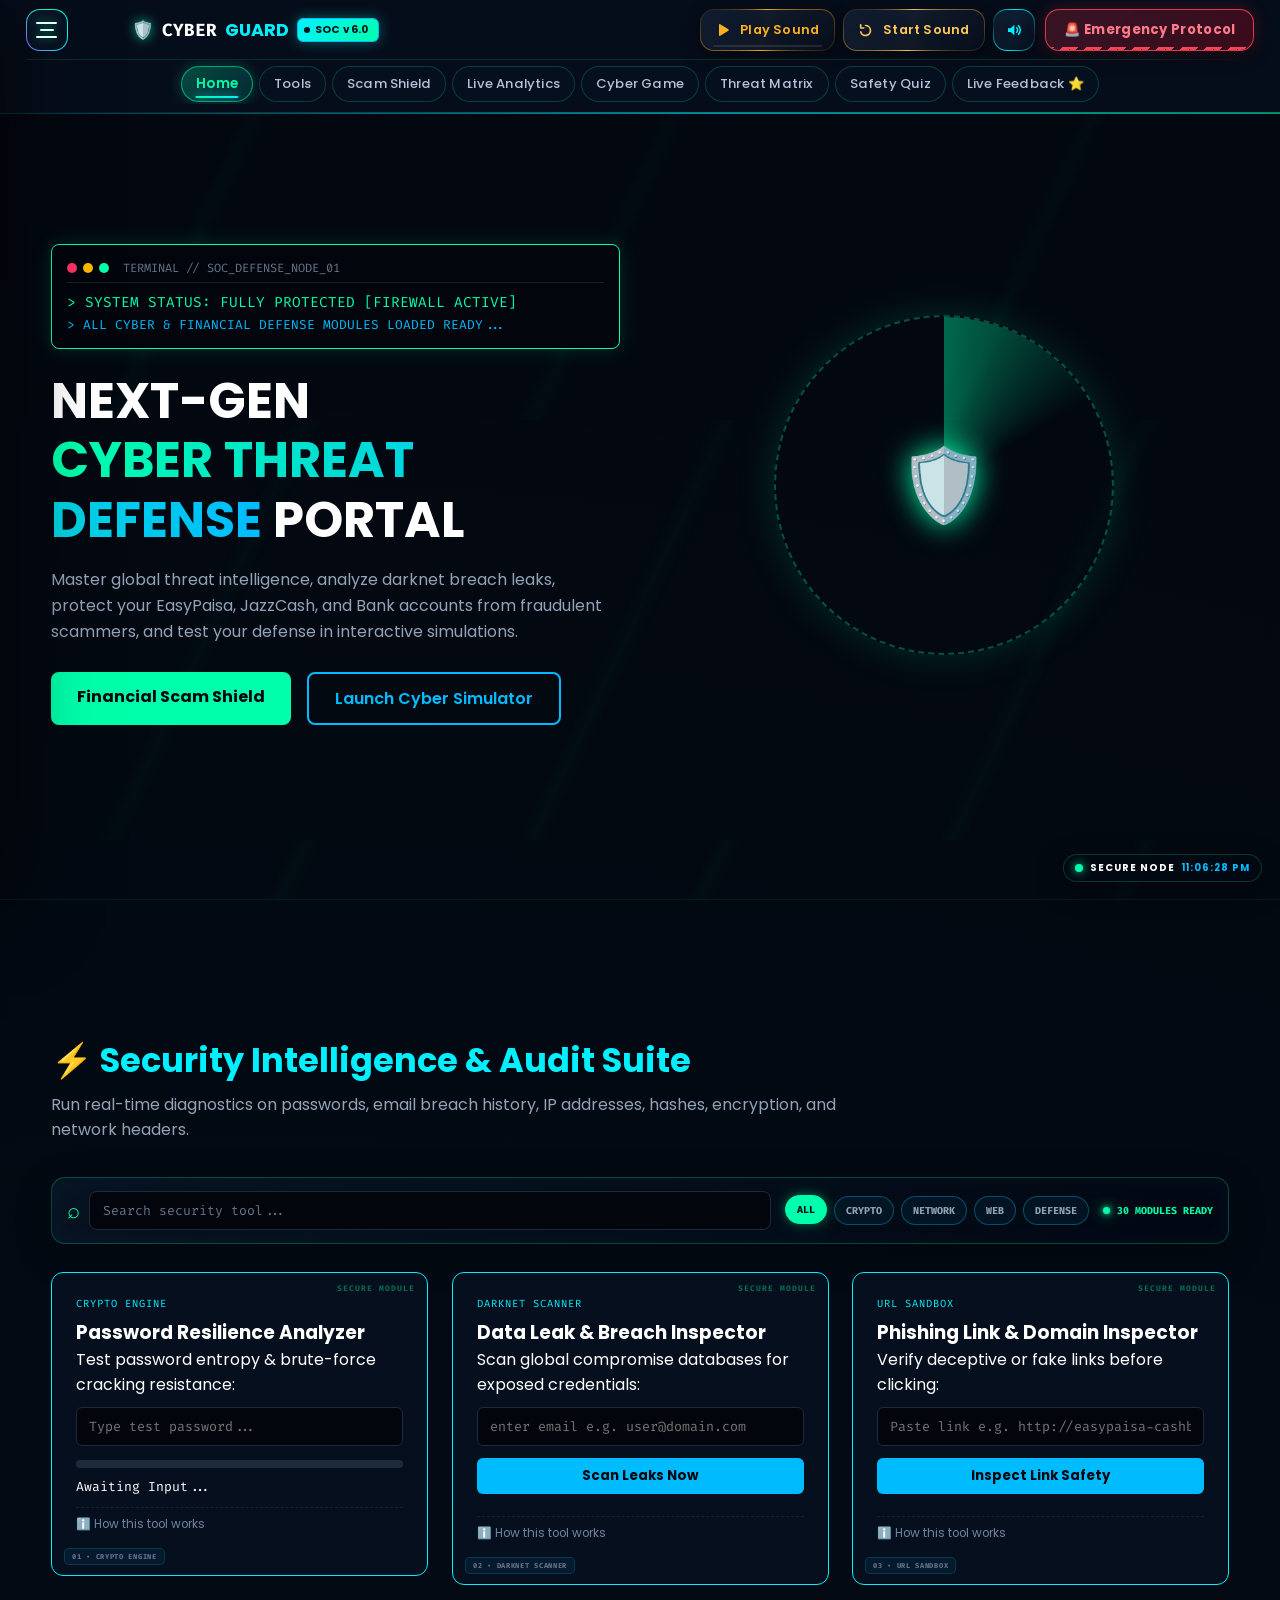
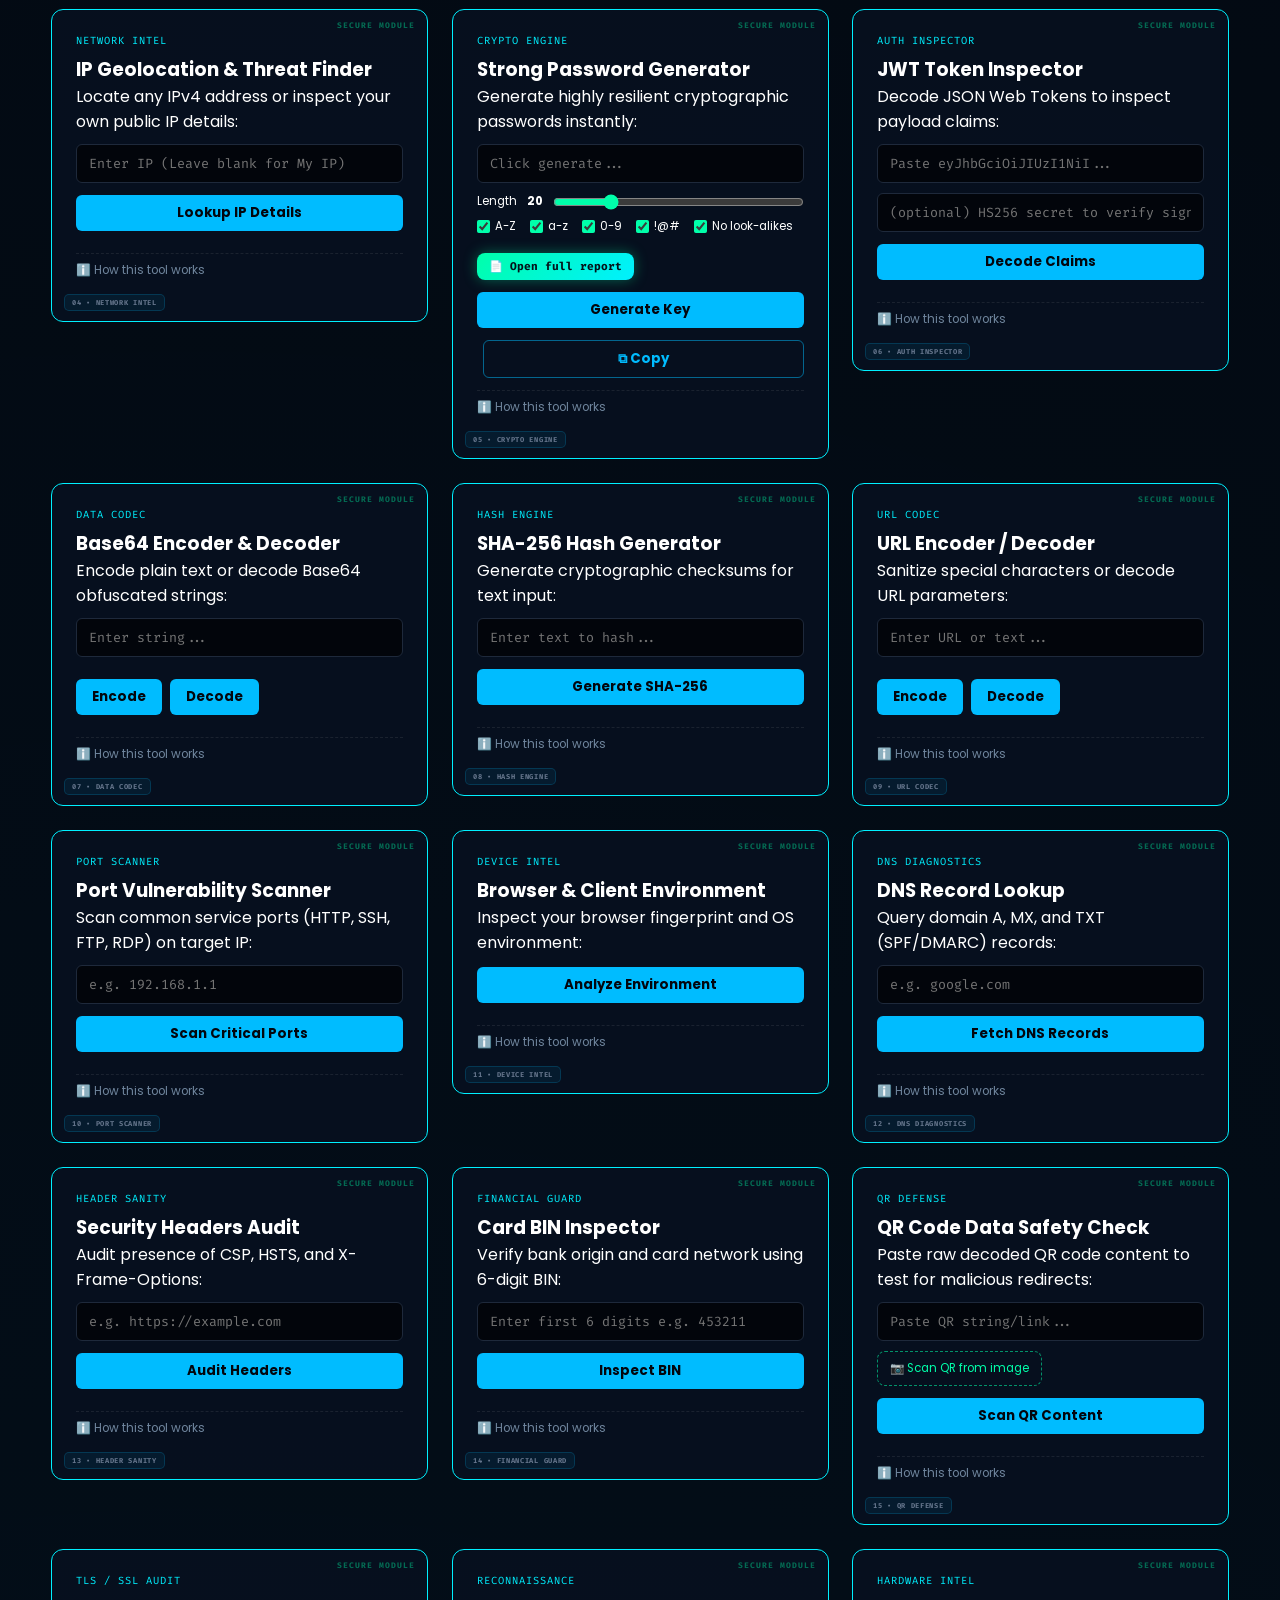
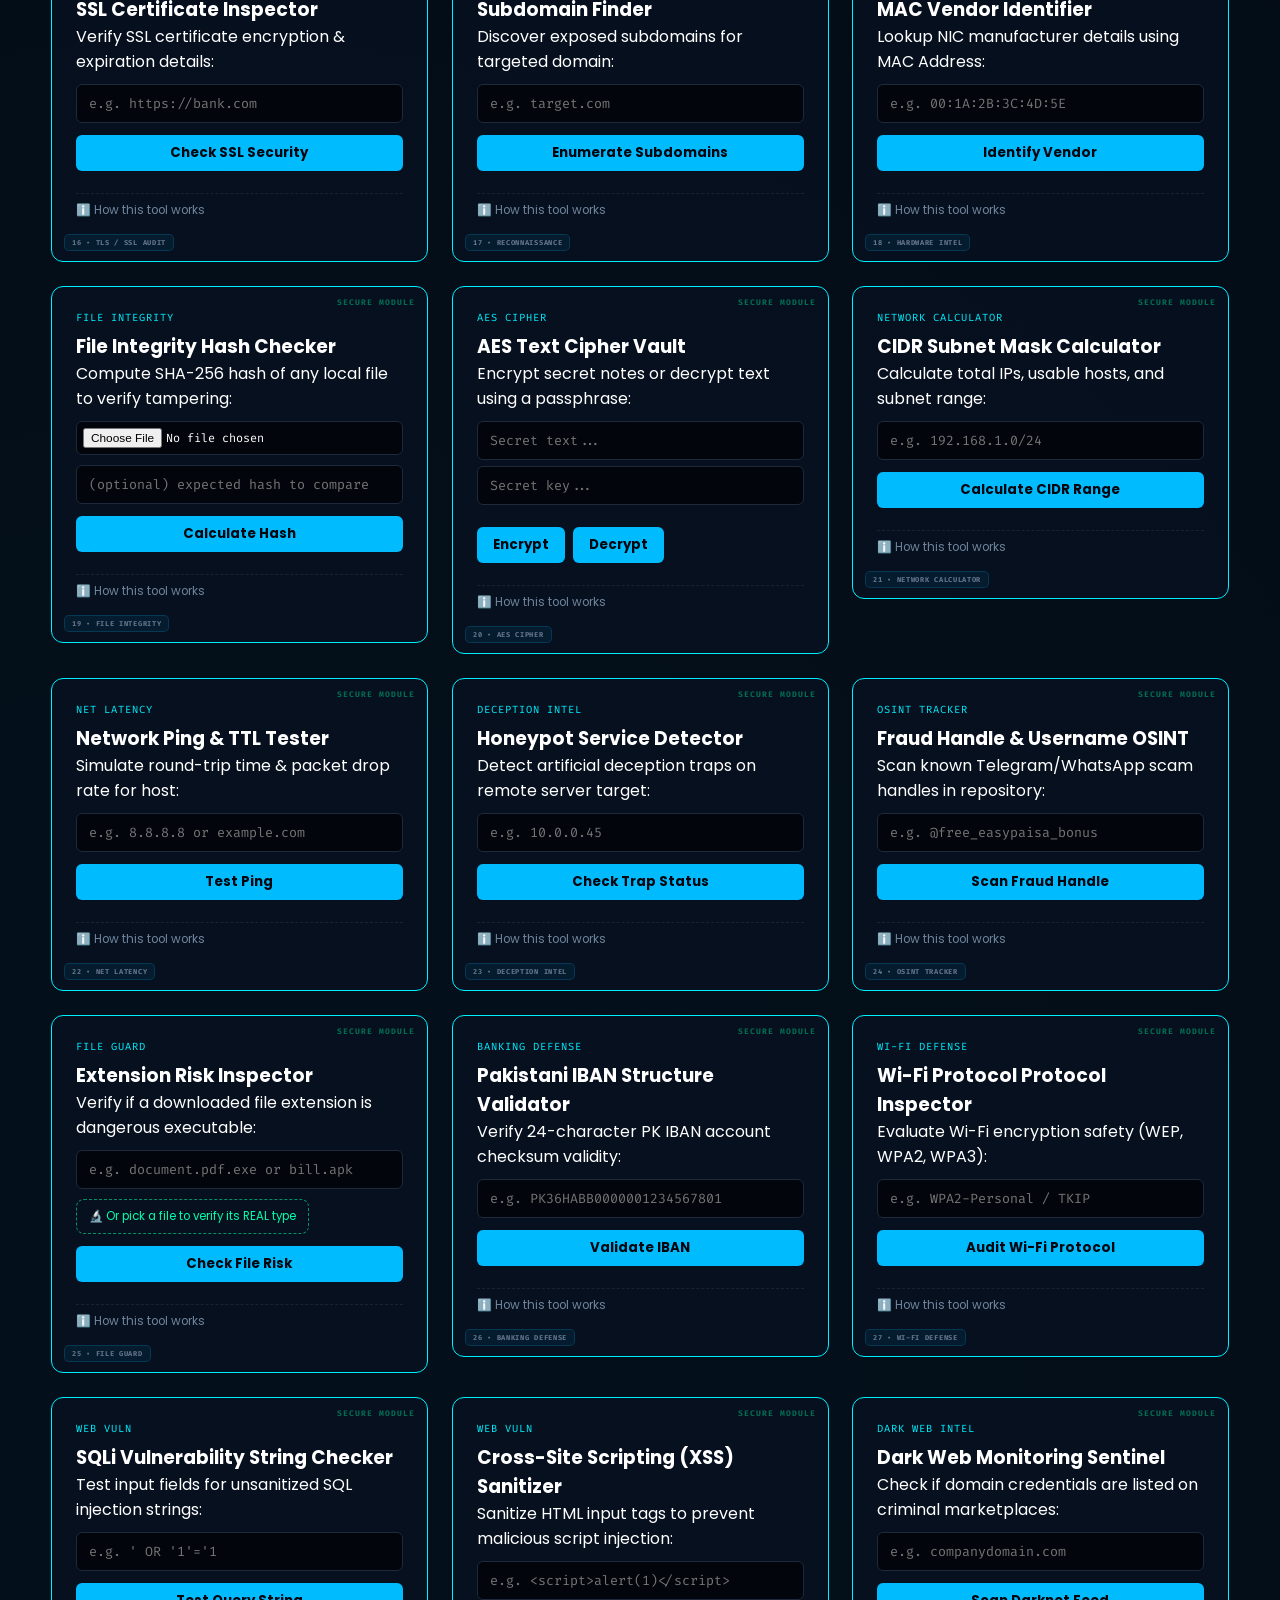
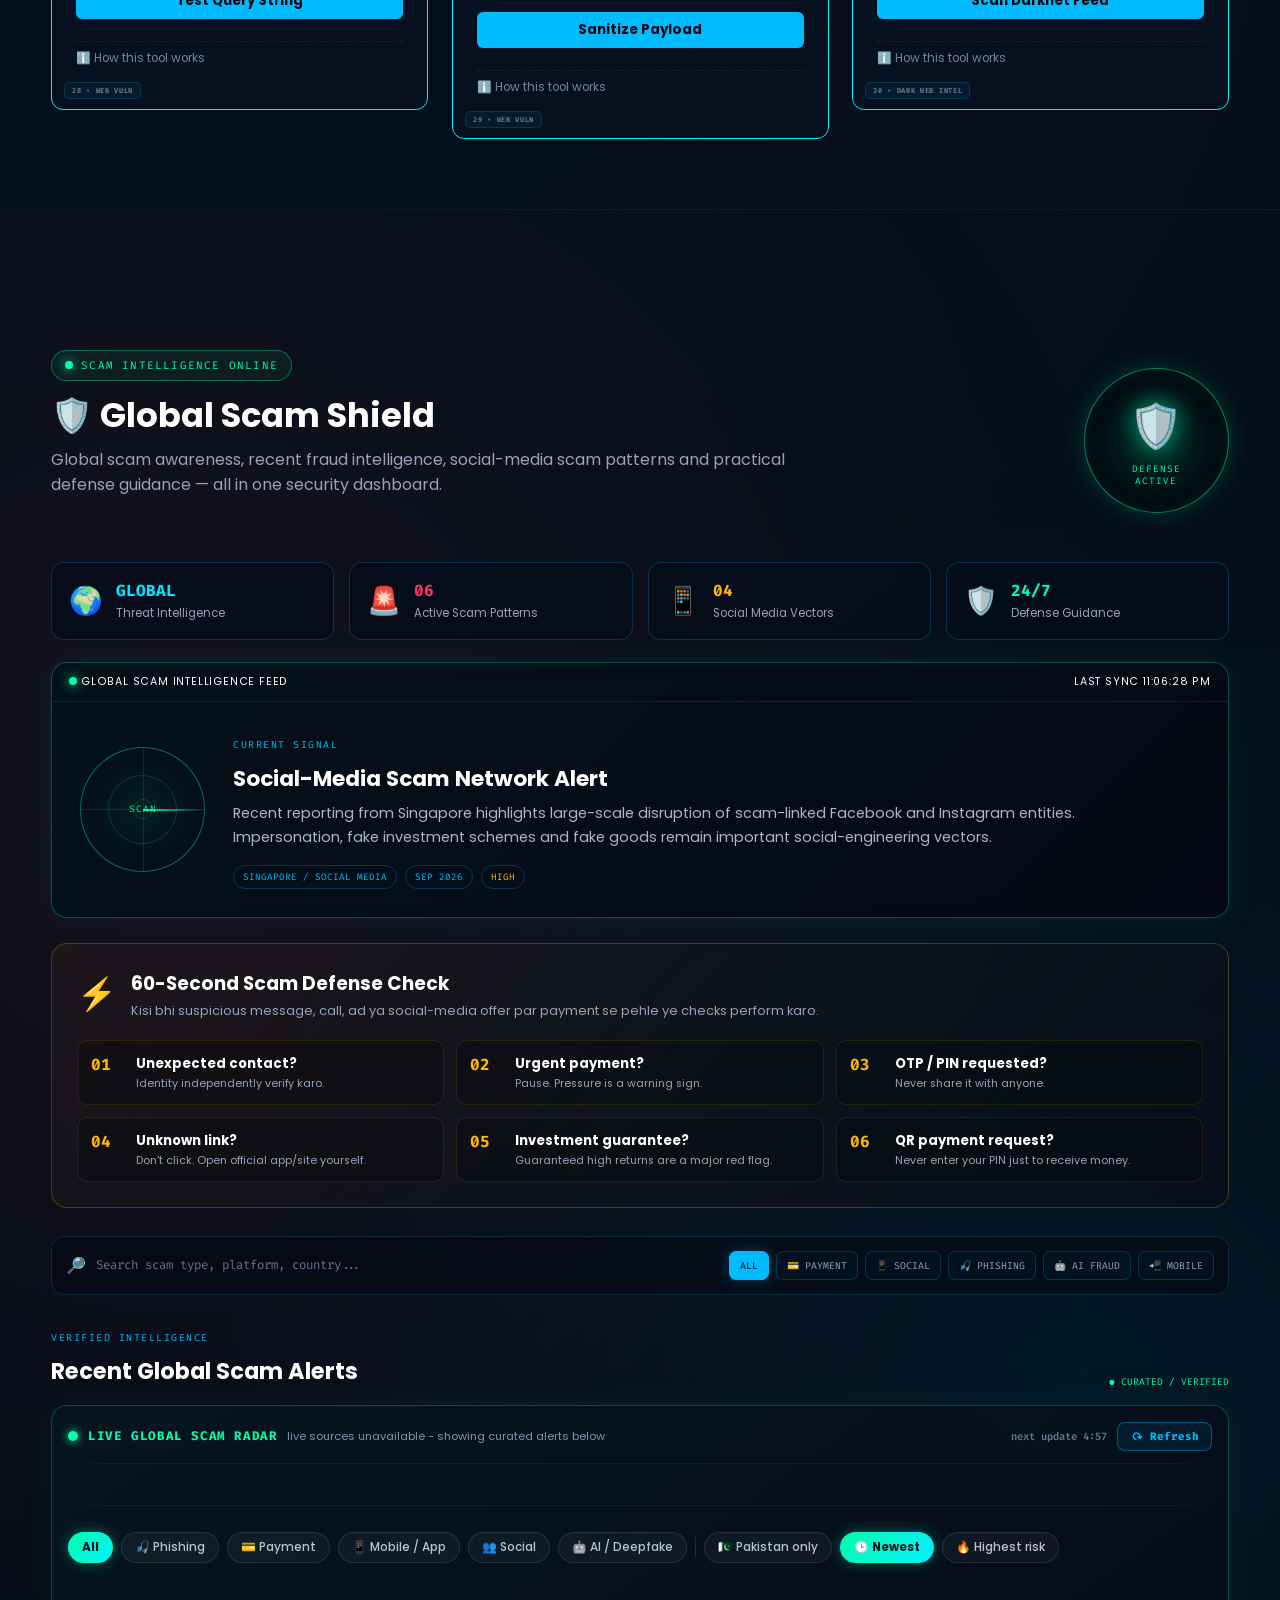
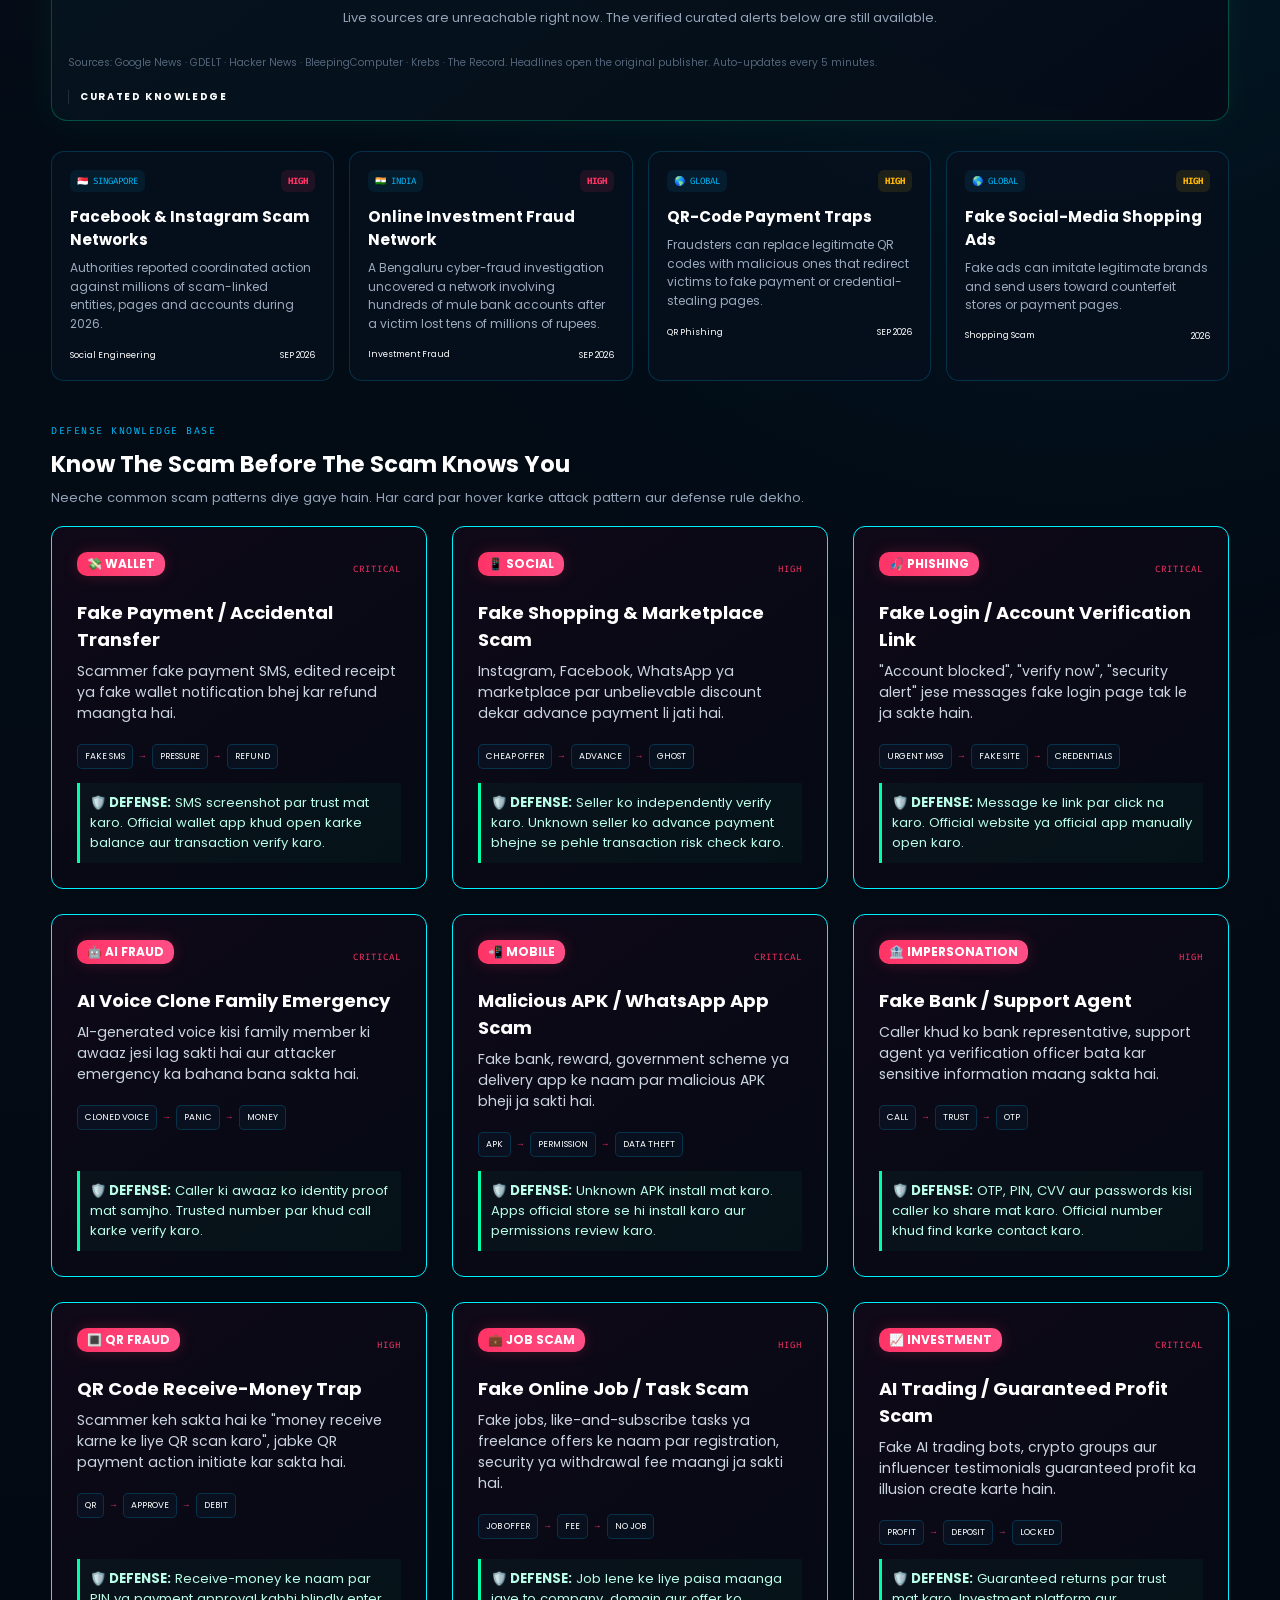
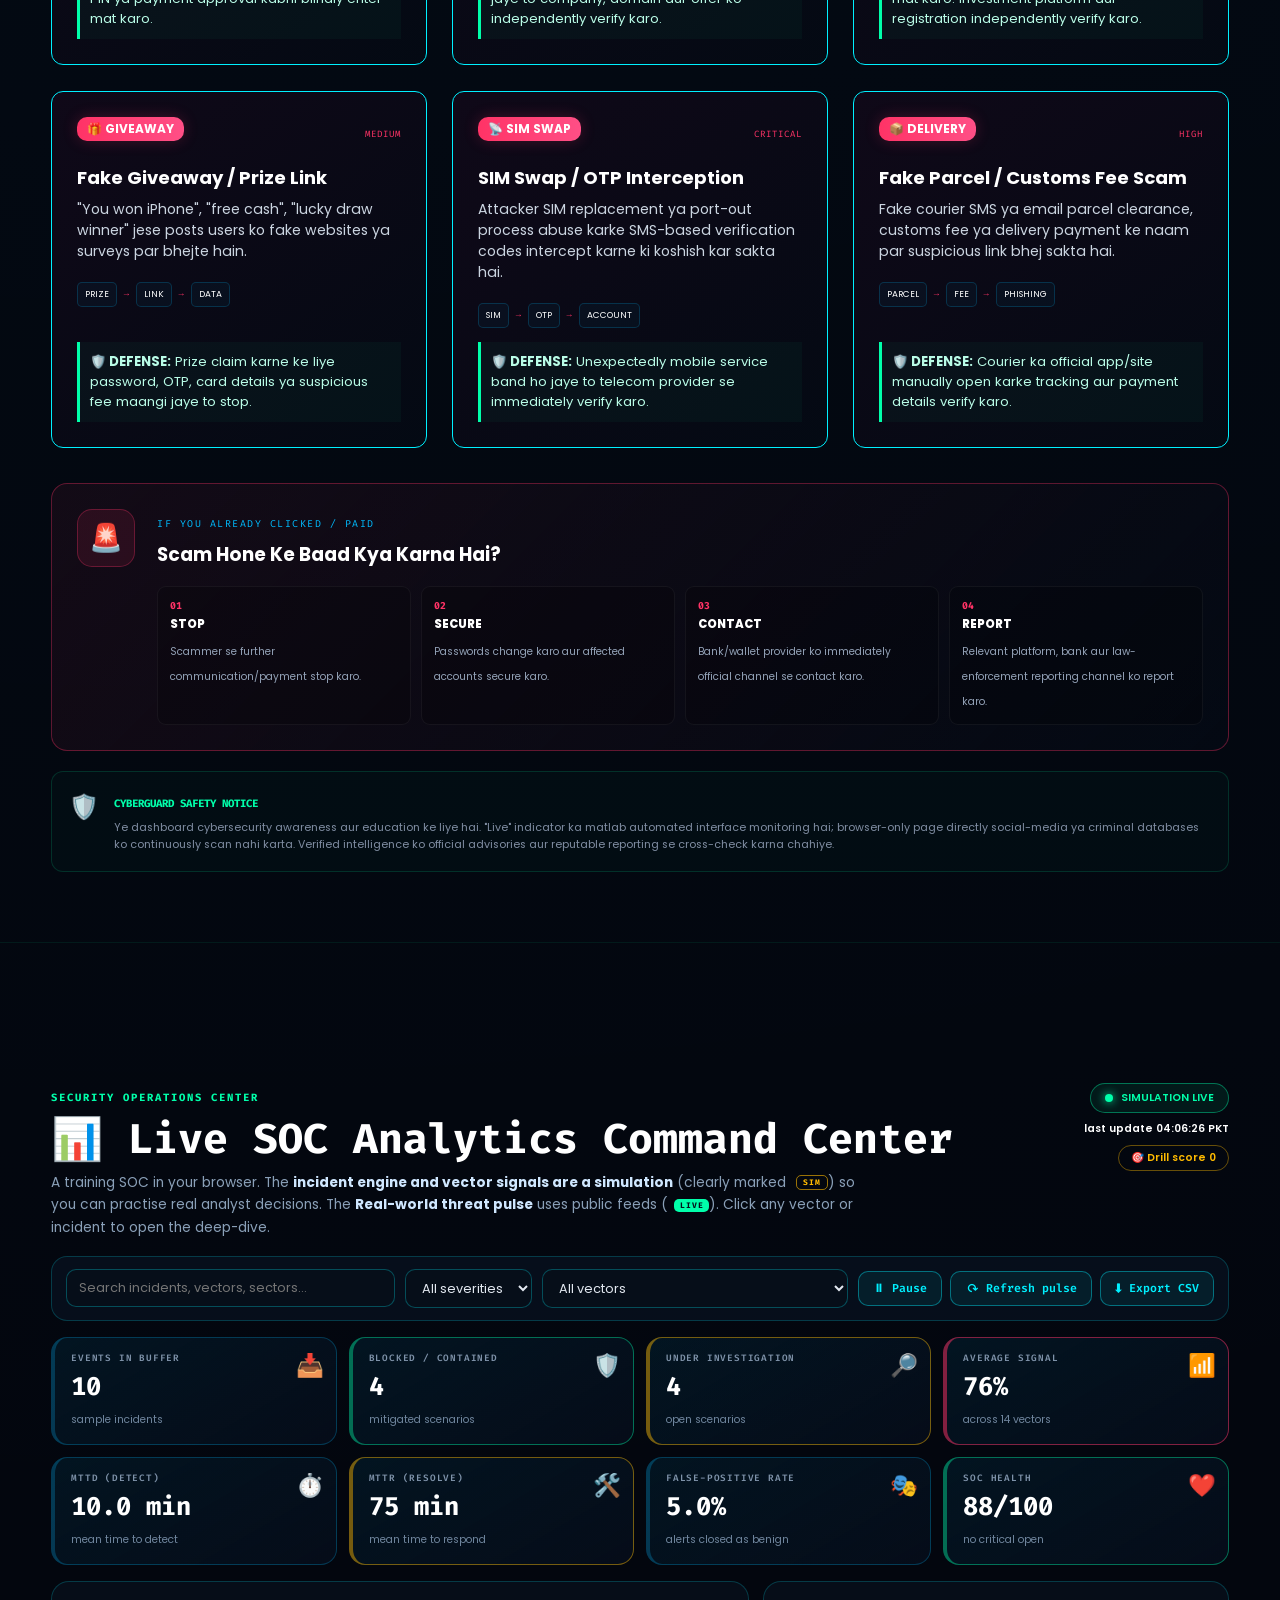
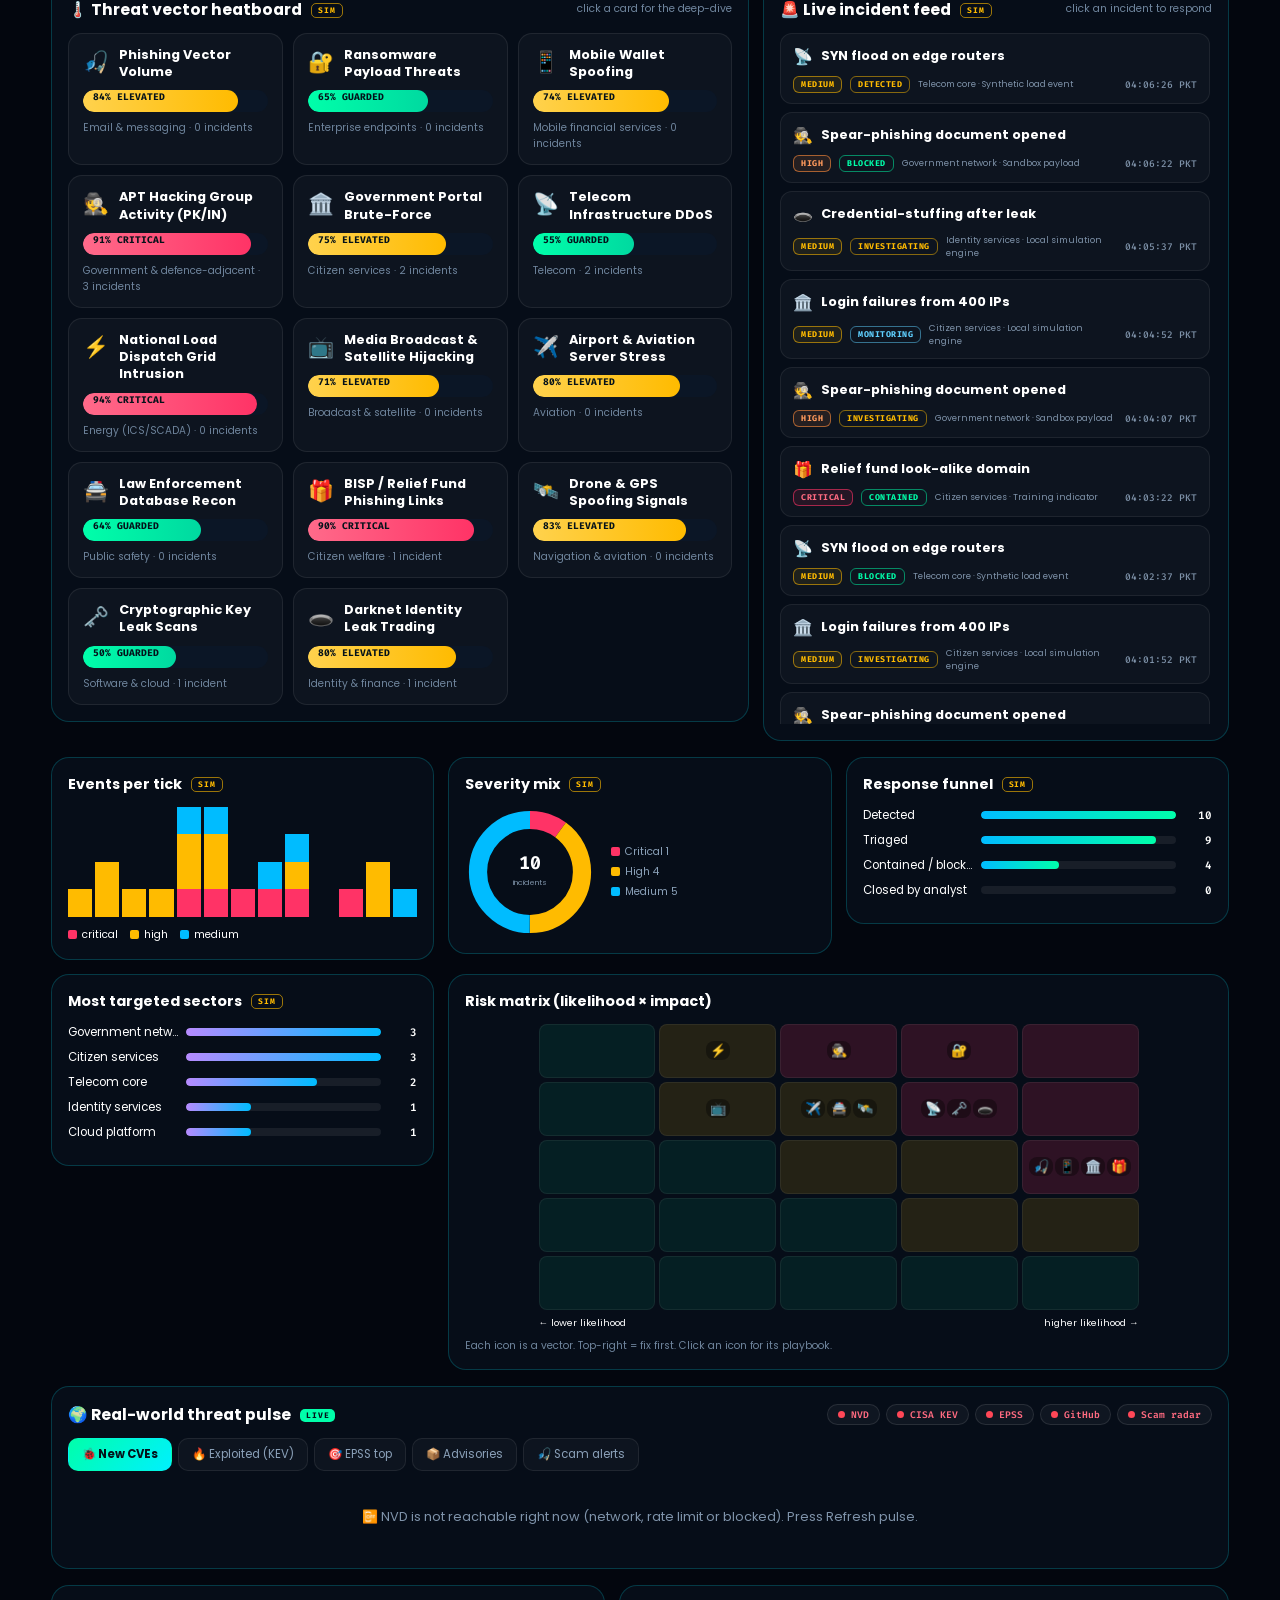
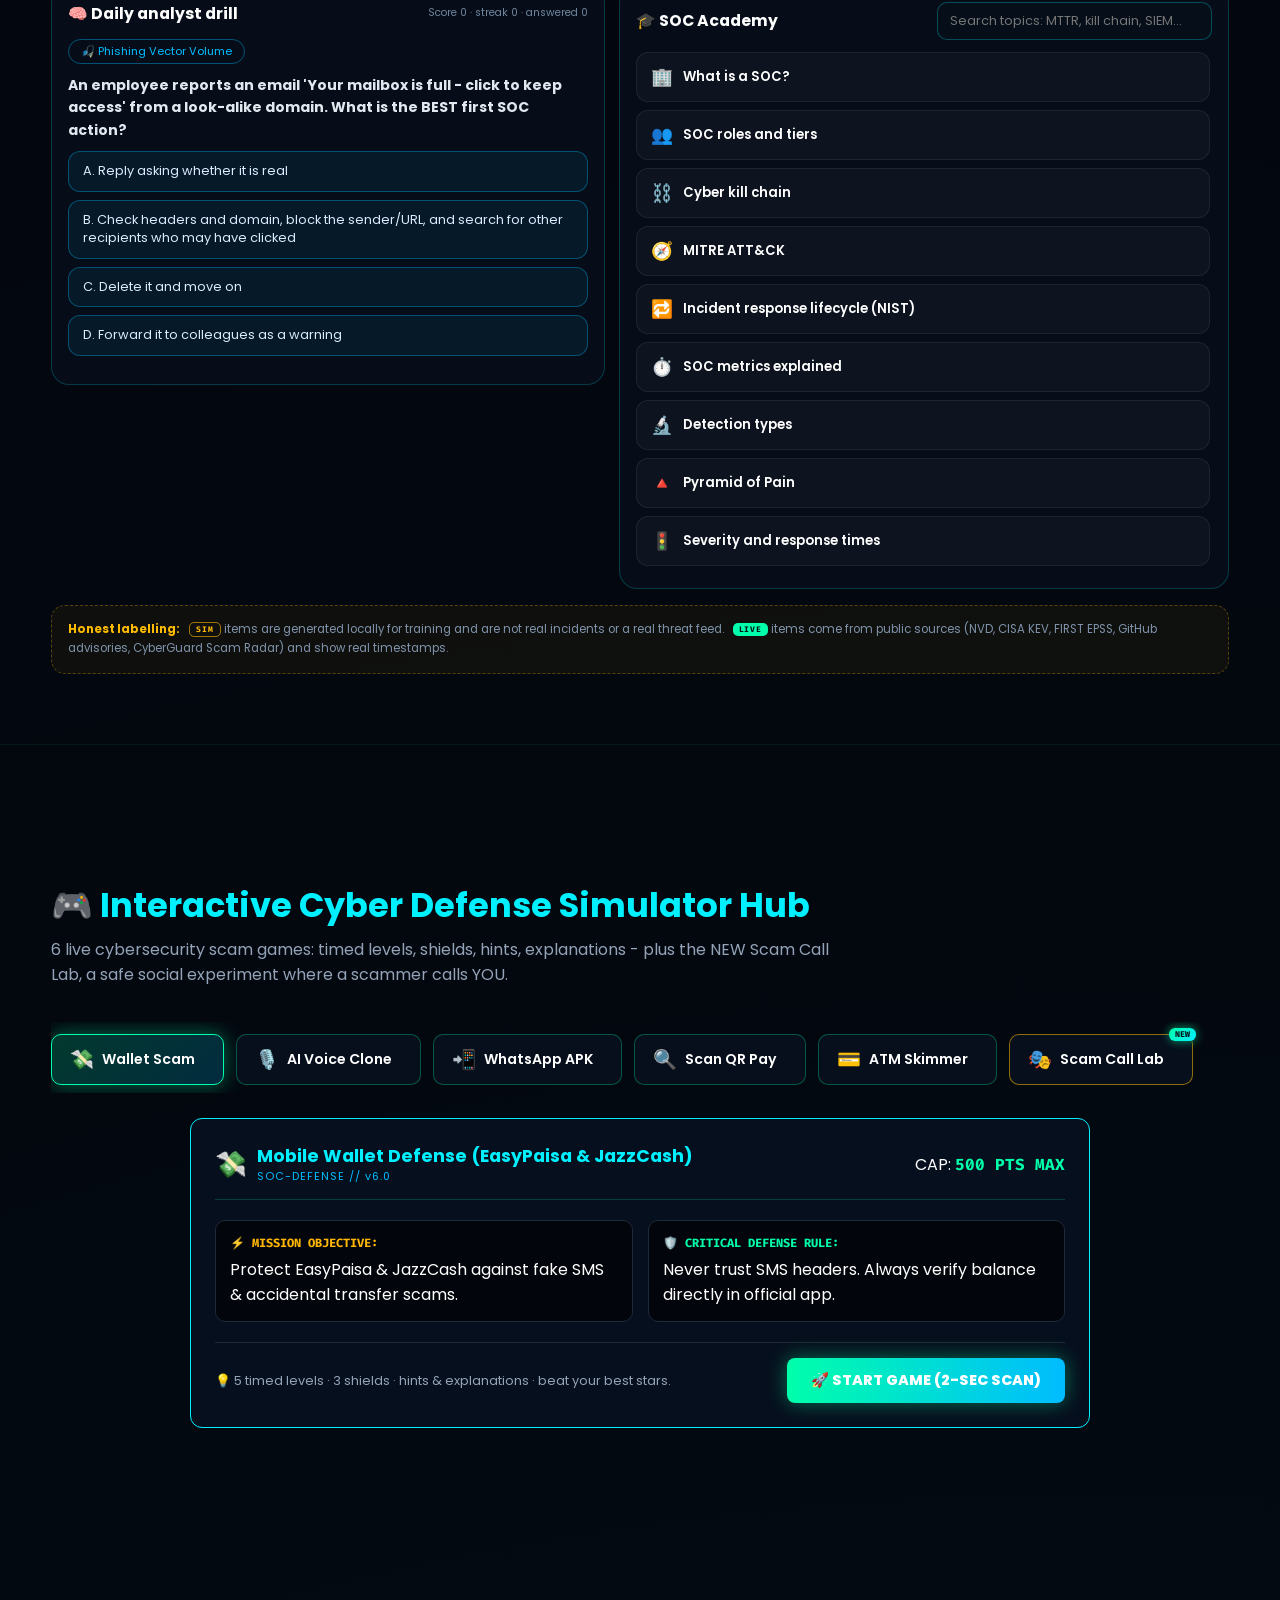
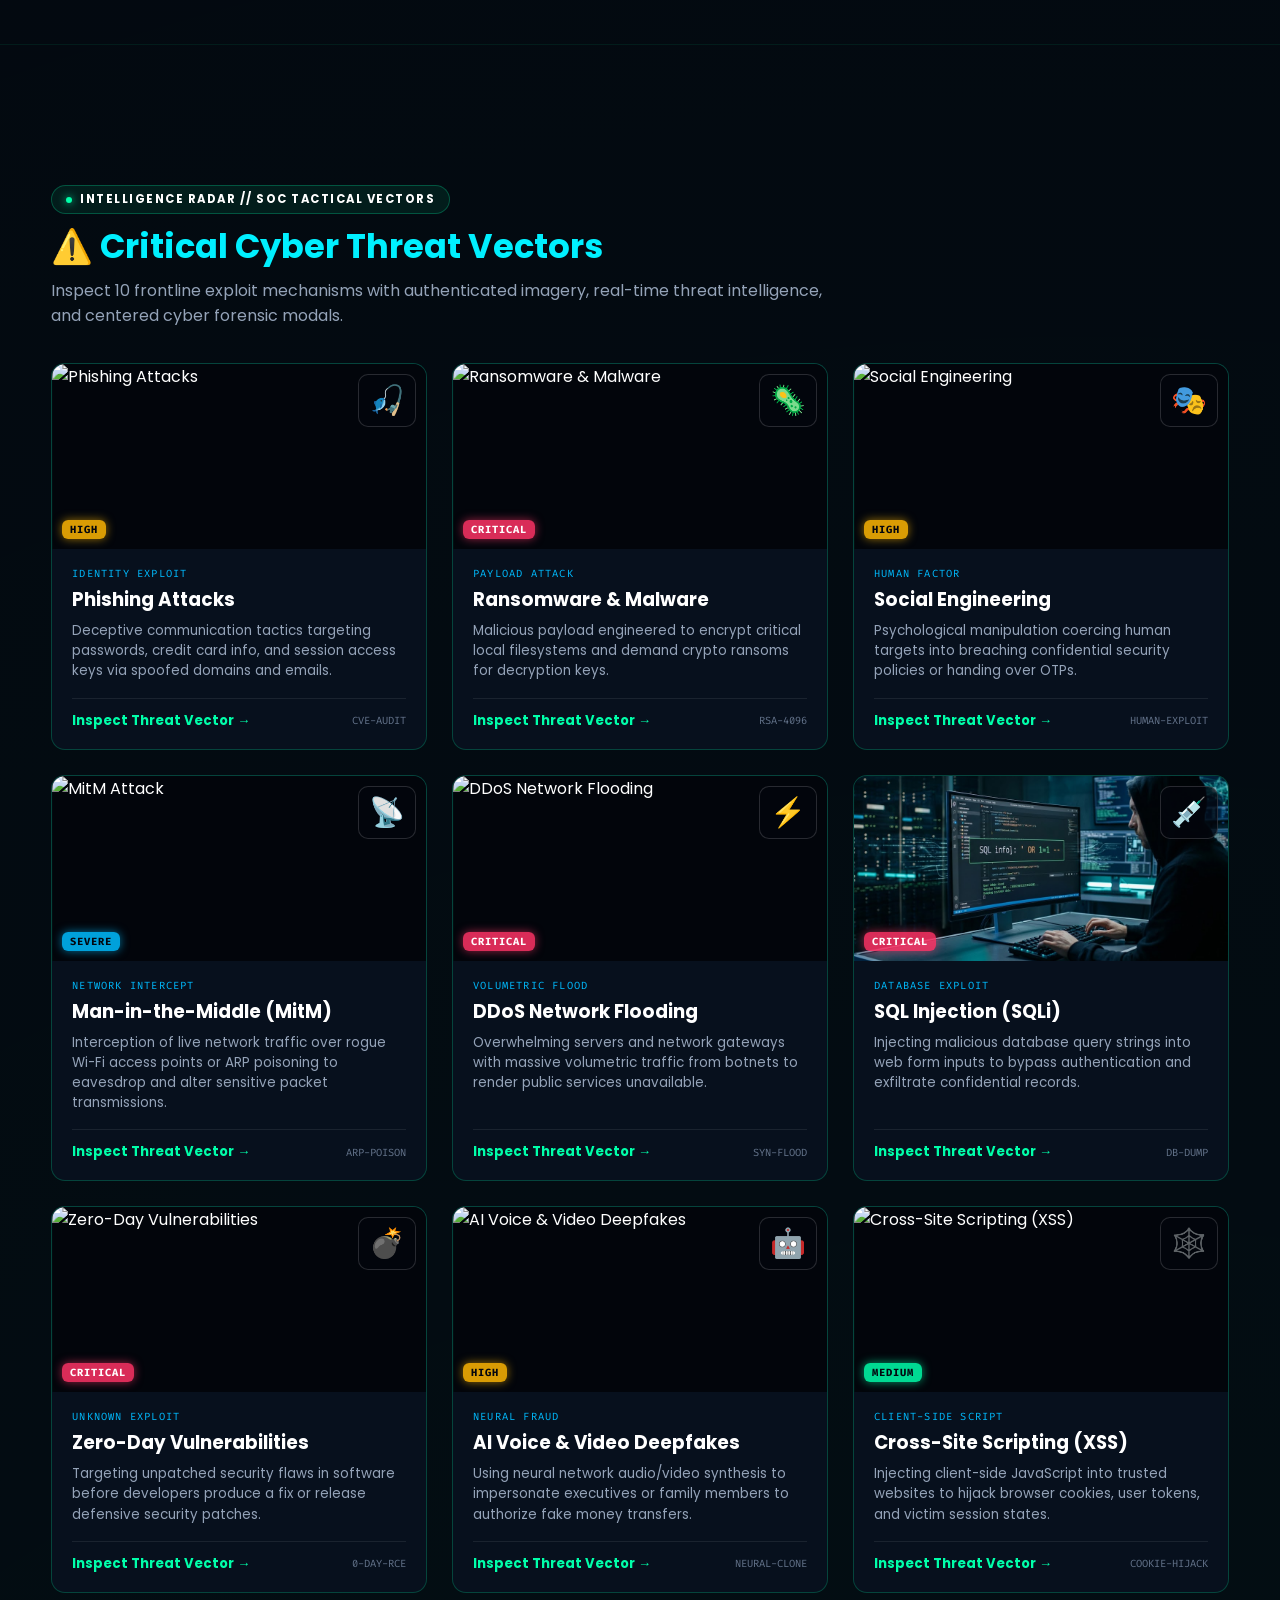
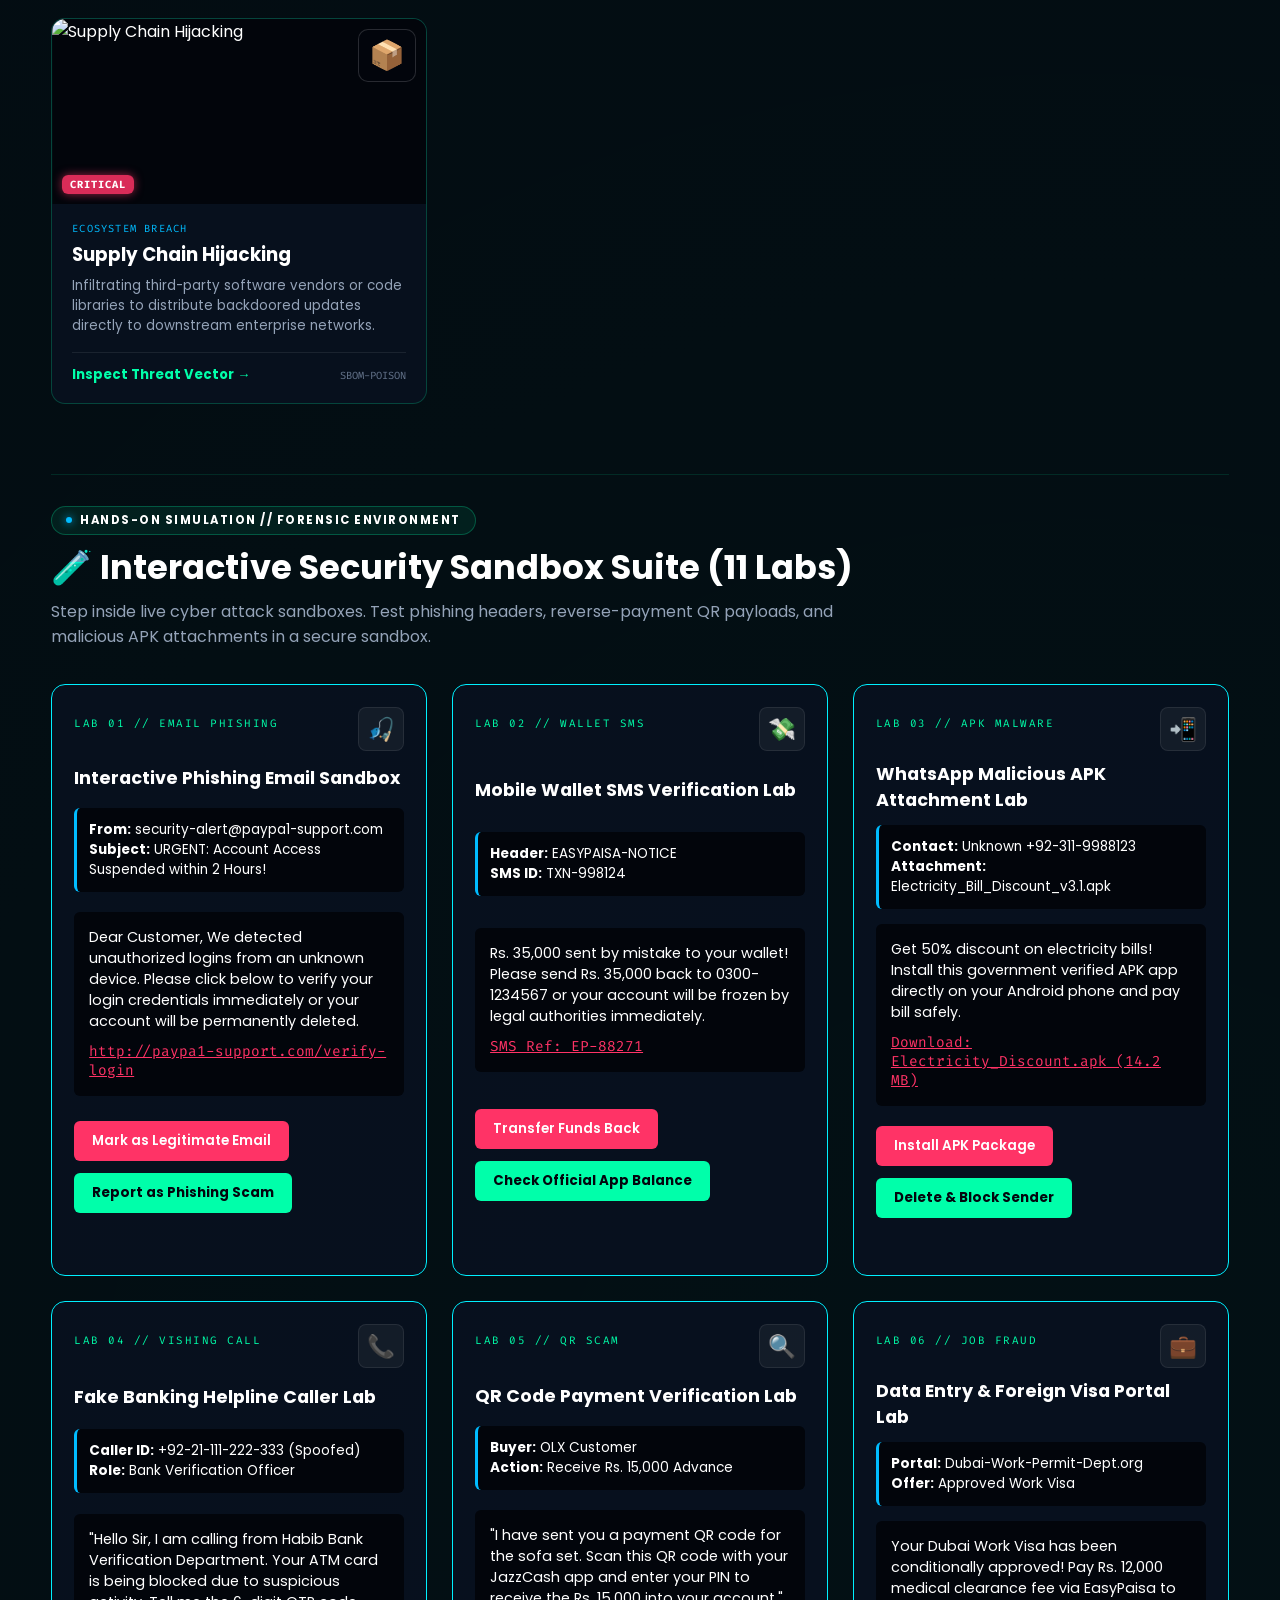
==== commit 93874b54: "Add files via upload" ====
--- a/index.html
+++ b/index.html
@@ -1343,279 +1343,9 @@
 
     <!-- SECTION 4: LIVE THREAT ANALYTICS & LOGS TABLE -->
     <section id="analytics" class="page-section analytics-page">
-        <h2 class="section-title"><span class="icon">📊</span> Live SOC Analytics Simulator</h2>
-        <p class="section-desc">Interactive local simulation of SOC metrics and sample incident events. This dashboard is not connected to a real threat-intelligence feed.</p>
-
-        <div class="analytics-console" aria-label="Analytics stream controls">
-            <div class="analytics-stream-status">
-                <span class="analytics-live-indicator" id="analyticsLiveIndicator"></span>
-                <span id="analyticsStreamStatus" role="status">SIMULATION STARTING</span>
-                <span class="analytics-console-divider"></span>
-                <span>LAST UPDATE <strong id="analyticsLastUpdate">--:--:--</strong></span>
-            </div>
-            <div class="analytics-controls">
-                <label class="analytics-search-label" for="analyticsSearch">Filter events</label>
-                <input id="analyticsSearch" class="analytics-search" type="search" placeholder="Search events..." oninput="filterAnalyticsEvents()">
-                <select id="analyticsSeverityFilter" class="analytics-severity-filter" aria-label="Filter by severity" onchange="filterAnalyticsEvents()">
-                    <option value="all">All severities</option>
-                    <option value="critical">Critical</option>
-                    <option value="high">High</option>
-                    <option value="medium">Medium</option>
-                </select>
-                <button type="button" class="analytics-control-btn" onclick="analyticsRefreshNow()" aria-label="Refresh analytics">↻ <span>Refresh</span></button>
-                <button type="button" class="analytics-control-btn analytics-pause-btn" id="analyticsPauseBtn" onclick="analyticsToggleStream()" aria-pressed="false">Ⅱ <span>Pause</span></button>
-            </div>
-        </div>
-
-        <div class="analytics-summary-grid" aria-label="Simulation summary">
-            <article class="analytics-summary-card"><span>EVENTS IN BUFFER</span><strong id="analyticsEventCount">0</strong><small>Sample events</small></article>
-            <article class="analytics-summary-card"><span>BLOCKED / CONTAINED</span><strong id="analyticsContainedCount">0</strong><small>Mitigated scenarios</small></article>
-            <article class="analytics-summary-card"><span>UNDER INVESTIGATION</span><strong id="analyticsInvestigatingCount">0</strong><small>Open scenarios</small></article>
-            <article class="analytics-summary-card"><span>AVERAGE SIGNAL</span><strong id="analyticsAverageSignal">0%</strong><small>Across monitored vectors</small></article>
-        </div>
-
-        <!-- SIMULATED METRIC BARS -->
-        <div class="analytics-metrics-grid">
-            <div class="metric-card">
-                <h4>Phishing Vector Volume</h4>
-                <div class="bar-chart-wrap">
-                    <div class="bar-fill" style="width: 82%;">82% High</div>
-                </div>
-            </div>
-            <div class="metric-card">
-                <h4>Ransomware Payload Threats</h4>
-                <div class="bar-chart-wrap">
-                    <div class="bar-fill danger" style="width: 65%;">65% Critical</div>
-                </div>
-            </div>
-            <div class="metric-card">
-                <h4>Mobile Wallet Spoofing</h4>
-                <div class="bar-chart-wrap">
-                    <div class="bar-fill warning" style="width: 74%;">74% Medium</div>
-                </div>
-            </div>
-            <div class="metric-card">
-                <h4>APT Hacking Group Activity (PK/IN)</h4>
-                <div class="bar-chart-wrap">
-                    <div class="bar-fill danger" style="width: 88%;">88% Extreme</div>
-                </div>
-            </div>
-            <div class="metric-card">
-                <h4>Government Portal Brute-Force</h4>
-                <div class="bar-chart-wrap">
-                    <div class="bar-fill warning" style="width: 78%;">78% High</div>
-                </div>
-            </div>
-            <div class="metric-card">
-                <h4>Telecom Infrastructure DDoS</h4>
-                <div class="bar-chart-wrap">
-                    <div class="bar-fill" style="width: 62%;">62% Elevated</div>
-                </div>
-            </div>
-            <div class="metric-card">
-                <h4>National Load Dispatch Grid Intrusion</h4>
-                <div class="bar-chart-wrap">
-                    <div class="bar-fill danger" style="width: 91%;">91% Critical</div>
-                </div>
-            </div>
-            <div class="metric-card">
-                <h4>Media Broadcast & Satellite Hijacking</h4>
-                <div class="bar-chart-wrap">
-                    <div class="bar-fill warning" style="width: 69%;">69% Severe</div>
-                </div>
-            </div>
-            <div class="metric-card">
-                <h4>Airport & Aviation Server Stress</h4>
-                <div class="bar-chart-wrap">
-                    <div class="bar-fill danger" style="width: 84%;">84% High</div>
-                </div>
-            </div>
-            <div class="metric-card">
-                <h4>Law Enforcement Database Recon</h4>
-                <div class="bar-chart-wrap">
-                    <div class="bar-fill" style="width: 58%;">58% Moderate</div>
-                </div>
-            </div>
-            <div class="metric-card">
-                <h4>BISP / Relief Fund Phishing Links</h4>
-                <div class="bar-chart-wrap">
-                    <div class="bar-fill warning" style="width: 89%;">89% High</div>
-                </div>
-            </div>
-            <div class="metric-card">
-                <h4>Drone & GPS Spoofing Signals</h4>
-                <div class="bar-chart-wrap">
-                    <div class="bar-fill danger" style="width: 76%;">76% Severe</div>
-                </div>
-            </div>
-            <div class="metric-card">
-                <h4>Cryptographic Key Leak Scans</h4>
-                <div class="bar-chart-wrap">
-                    <div class="bar-fill" style="width: 51%;">51% Moderate</div>
-                </div>
-            </div>
-            <div class="metric-card">
-                <h4>Darknet Identity Leak Trading</h4>
-                <div class="bar-chart-wrap">
-                    <div class="bar-fill warning" style="width: 80%;">80% High</div>
-                </div>
-            </div>
-        </div>
-
-        <!-- LOCALLY GENERATED SAMPLE EVENTS -->
-        <div class="table-container glowing-card">
-            <h3 class="table-title">📡 Recent Simulated SOC Events</h3>
-            <table class="cyber-table">
-                <thead>
-                    <tr>
-                        <th>Timestamp</th>
-                        <th>Attack Vector</th>
-                        <th>Target Sector</th>
-                        <th>Origin IP / Source</th>
-                        <th>Risk Level</th>
-                        <th>Mitigation Status</th>
-                    </tr>
-                </thead>
-                <tbody id="analyticsEventRows" aria-live="polite">
-                    <tr>
-                        <td>12:14:02 PKT</td>
-                        <td>SMS OTP Intercept Scam</td>
-                        <td>Mobile Wallet (EasyPaisa)</td>
-                        <td>Spoofed SMS Gateway</td>
-                        <td><span class="tag-badge danger">HIGH</span></td>
-                        <td><span class="status-text success">BLOCKED</span></td>
-                    </tr>
-                    <tr>
-                        <td>12:08:45 PKT</td>
-                        <td>TV Channel Broadcast Defacement</td>
-                        <td>Pak/Indian Media Transmission</td>
-                        <td>Satellite Downlink Hijack</td>
-                        <td><span class="tag-badge danger">CRITICAL</span></td>
-                        <td><span class="status-text success">ISOLATED</span></td>
-                    </tr>
-                    <tr>
-                        <td>11:55:10 PKT</td>
-                        <td>State Power Load Dispatch Attack</td>
-                        <td>National Energy Feeder Grid</td>
-                        <td>APT-36 Cyber Wing</td>
-                        <td><span class="tag-badge danger">CRITICAL</span></td>
-                        <td><span class="status-text warning">INVESTIGATING</span></td>
-                    </tr>
-                    <tr>
-                        <td>11:42:05 PKT</td>
-                        <td>BISP / Relief Fund Fake Portal</td>
-                        <td>Public Citizen Mobile Users</td>
-                        <td>103.21.244.18</td>
-                        <td><span class="tag-badge warning">MEDIUM</span></td>
-                        <td><span class="status-text success">MITIGATED</span></td>
-                    </tr>
-                    <tr>
-                        <td>11:39:12 PKT</td>
-                        <td>Spear Phishing URL</td>
-                        <td>Commercial Banking</td>
-                        <td>185.220.101.5</td>
-                        <td><span class="tag-badge danger">CRITICAL</span></td>
-                        <td><span class="status-text success">ISOLATED</span></td>
-                    </tr>
-                    <tr>
-                        <td>11:25:40 PKT</td>
-                        <td>Police Database Spyware Recon</td>
-                        <td>Provincial Law Enforcement</td>
-                        <td>TAG-179 / Bitter Cluster</td>
-                        <td><span class="tag-badge danger">HIGH</span></td>
-                        <td><span class="status-text warning">CONTAINED</span></td>
-                    </tr>
-                    <tr>
-                        <td>11:10:02 PKT</td>
-                        <td>ATM Skimmer Device Overlay</td>
-                        <td>Physical Banking ATM</td>
-                        <td>Hardware Skimmer</td>
-                        <td><span class="tag-badge danger">HIGH</span></td>
-                        <td><span class="status-text warning">INVESTIGATING</span></td>
-                    </tr>
-                    <tr>
-                        <td>10:58:33 PKT</td>
-                        <td>Airport Traffic Server DDoS</td>
-                        <td>Aviation Flight Systems</td>
-                        <td>Multi-Region Botnet</td>
-                        <td><span class="tag-badge danger">CRITICAL</span></td>
-                        <td><span class="status-text success">FILTERED</span></td>
-                    </tr>
-                    <tr>
-                        <td>10:45:19 PKT</td>
-                        <td>Petroleum Corp Database Breach</td>
-                        <td>Fuel Infrastructure DB</td>
-                        <td>194.26.29.110</td>
-                        <td><span class="tag-badge danger">HIGH</span></td>
-                        <td><span class="status-text success">BLOCKED</span></td>
-                    </tr>
-                    <tr>
-                        <td>10:32:00 PKT</td>
-                        <td>WhatsApp Screen Share Fraud</td>
-                        <td>Retail Bank Account Holder</td>
-                        <td>VOIP Spoofed Number</td>
-                        <td><span class="tag-badge warning">MEDIUM</span></td>
-                        <td><span class="status-text success">TERMINATED</span></td>
-                    </tr>
-                    <tr>
-                        <td>10:20:14 PKT</td>
-                        <td>Govt Email Service Disruption</td>
-                        <td>Federal Secretariat Portal</td>
-                        <td>45.142.214.8</td>
-                        <td><span class="tag-badge danger">HIGH</span></td>
-                        <td><span class="status-text success">RESTORED</span></td>
-                    </tr>
-                    <tr>
-                        <td>10:05:50 PKT</td>
-                        <td>GPS Signal Spoofing Campaign</td>
-                        <td>Border Logistics & Drones</td>
-                        <td>RF Transponder Array</td>
-                        <td><span class="tag-badge danger">CRITICAL</span></td>
-                        <td><span class="status-text warning">JAMMED</span></td>
-                    </tr>
-                    <tr>
-                        <td>09:50:22 PKT</td>
-                        <td>APK Malware Trojan Distribution</td>
-                        <td>Android Mobile Users</td>
-                        <td>Malicious Telegram Channel</td>
-                        <td><span class="tag-badge warning">MEDIUM</span></td>
-                        <td><span class="status-text success">TAKEN DOWN</span></td>
-                    </tr>
-                    <tr>
-                        <td>09:38:11 PKT</td>
-                        <td>SIM Swap Fraud Attempt</td>
-                        <td>High-Net-Worth Wallet User</td>
-                        <td>Fake ID Port-Out Request</td>
-                        <td><span class="tag-badge danger">HIGH</span></td>
-                        <td><span class="status-text success">VERIFICATION FAILED</span></td>
-                    </tr>
-                    <tr>
-                        <td>09:22:45 PKT</td>
-                        <td>Telecom Router Border Jamming</td>
-                        <td>ISP Fiber Core Backbone</td>
-                        <td>Distributed SYN Flood</td>
-                        <td><span class="tag-badge danger">CRITICAL</span></td>
-                        <td><span class="status-text success">REROUTED</span></td>
-                    </tr>
-                    <tr>
-                        <td>09:11:08 PKT</td>
-                        <td>AI Voice Clone Scam Call</td>
-                        <td>Resident Citizen Line</td>
-                        <td>Deepfake Audio Synthesis</td>
-                        <td><span class="tag-badge warning">MEDIUM</span></td>
-                        <td><span class="status-text success">FLAGGED</span></td>
-                    </tr>
-                    <tr>
-                        <td>09:00:00 PKT</td>
-                        <td>Municipal Council Web Defacement</td>
-                        <td>Local Government Web Portal</td>
-                        <td>Team Insane PK / Hoax 1337</td>
-                        <td><span class="tag-badge warning">MEDIUM</span></td>
-                        <td><span class="status-text success">PATCHED</span></td>
-                    </tr>
-                </tbody>
-            </table>
-        </div>
+        <!-- v6: Live SOC Analytics Command Center (Scam-Live.js build karta hai) -->
+        <div id="an6Root"></div>
+        <noscript>JavaScript is required for the Live SOC Analytics Command Center.</noscript>
     </section>
 
     <!-- SECTION 5: UPGRADED INTERACTIVE CYBER DEFENSE SIMULATOR GAMES -->
--- a/style.css
+++ b/style.css
@@ -6824,20 +6824,8 @@
 .live-stats b { color: #00bcff; font-family: 'Fira Code', monospace; }
 .live-scam-grid { display: grid; grid-template-columns: repeat(auto-fill, minmax(min(100%, 250px), 1fr)); gap: 15px; }
 .live-card { display: flex; flex-direction: column; }
-.live-card h4 { 
-    font-size: .88rem; 
-    line-height: 1.4; 
-    display: -webkit-box; 
-    line-clamp: 4;
-    -webkit-line-clamp: 4; 
-    -webkit-box-orient: vertical; 
-    overflow: hidden; 
-}
-
-.live-card h4 a { 
-    color: #fff; 
-    text-decoration: none; 
-}
+.live-card h4 { font-size: .88rem; line-height: 1.4; display: -webkit-box; -webkit-line-clamp: 4; line-clamp: 4; -webkit-box-orient: vertical; overflow: hidden; }
+.live-card h4 a { color: #fff; text-decoration: none; }
 .live-card h4 a:hover { color: #00ffaa; }
 .live-tip { margin: 2px 0 0; color: #8aa0b8; font-size: .7rem !important; line-height: 1.5; }
 .live-card .recent-card-footer { margin-top: auto; padding-top: 12px; }
@@ -7021,4 +7009,101 @@
 .live-acts { display: inline-flex; align-items: center; gap: 8px; }
 .live-share { cursor: pointer; padding: 2px 8px; border-radius: 6px; font: 600 .58rem 'Fira Code', monospace; color: #00bcff; background: transparent; border: 1px solid rgba(0, 188, 255, .4); transition: all .2s; } .live-share:hover { background: rgba(0, 188, 255, .2); color: #fff; }
 @media (hover: hover) { .live-card { transition: transform .25s, border-color .25s, box-shadow .25s; } .live-card:hover { transform: translateY(-4px); border-color: #00ffaa; box-shadow: 0 14px 34px rgba(0, 255, 170, .15); } }
-@media (max-width: 480px) { .li-bar { grid-template-columns: 96px 1fr 22px; } }+@media (max-width: 480px) { .li-bar { grid-template-columns: 96px 1fr 22px; } }
+
+
+/* ==========================================================================
+   v6  -  LIVE SOC ANALYTICS COMMAND CENTER
+   ========================================================================== */
+.an6 { display: grid; gap: 16px; max-width: 1400px; margin: 0 auto; color: #cbd5e1; text-align: left; }
+.an6 *, .an6-opts *, .an6-fb { box-sizing: border-box; } .an6 h2, .an6 h3, .an6 h4, .an6 p { margin: 0; }
+.an6 .t-sim, .an6 .t-live { font: 700 .5rem 'Fira Code', monospace; letter-spacing: .8px; padding: 1px 6px; border-radius: 5px; font-style: normal; margin-left: 6px; vertical-align: middle; }
+.an6 .t-sim { color: #ffbb00; border: 1px solid rgba(255, 187, 0, .6); } .an6 .t-live { color: #04121a; background: #00ffaa; }
+.an6-head { display: flex; flex-wrap: wrap; justify-content: space-between; gap: 18px; align-items: flex-start; }
+.an6-head > div:first-child { flex: 1 1 560px; min-width: 0; }
+.an6-eyebrow { font: 700 .66rem 'Fira Code', monospace; letter-spacing: 2px; color: #00ffaa; }
+.an6-head h2 { margin: 8px 0 8px; font: 700 clamp(1.6rem, 4.2vw, 2.6rem)/1.15 'Fira Code', monospace; color: #fff; }
+.an6-head p { max-width: 820px; font-size: .86rem; line-height: 1.65; color: #8aa0b8; } .an6-head p b { color: #cfe7ff; }
+.an6-status { display: grid; gap: 8px; justify-items: end; font: 600 .66rem 'Fira Code', monospace; color: #7f93aa; }
+.an6-live { display: inline-flex; align-items: center; gap: 8px; padding: 6px 14px; border-radius: 999px; color: #00ffaa; background: rgba(0, 255, 170, .08); border: 1px solid rgba(0, 255, 170, .4); }
+.an6-live i { width: 8px; height: 8px; border-radius: 50%; background: #00ffaa; box-shadow: 0 0 10px #00ffaa; } .an6-live.off { color: #ffbb00; border-color: rgba(255, 187, 0, .5); background: rgba(255, 187, 0, .07); } .an6-live.off i { background: #ffbb00; box-shadow: none; }
+html[data-perf="high"] .an6-live:not(.off) i { animation: an6P 1.6s ease-out infinite; } @keyframes an6P { 0% { box-shadow: 0 0 0 0 rgba(0, 255, 170, .7); } 100% { box-shadow: 0 0 0 11px rgba(0, 255, 170, 0); } }
+.an6-drillchip { padding: 4px 12px; border-radius: 999px; color: #ffbb00; border: 1px solid rgba(255, 187, 0, .4); }
+.an6-bar { display: flex; flex-wrap: wrap; gap: 10px; align-items: center; padding: 12px 14px; border-radius: 16px; background: rgba(8, 17, 30, .8); border: 1px solid rgba(0, 240, 255, .2); }
+.an6-bar input, .an6-bar select, .an6-ch input { padding: 9px 12px; border-radius: 10px; font-size: .8rem; color: #e2e8f0; background: #060e19; border: 1px solid rgba(0, 240, 255, .28); outline: none; transition: border-color .2s, box-shadow .2s; }
+.an6-bar input:focus, .an6-bar select:focus, .an6-ch input:focus { border-color: #00ffaa; box-shadow: 0 0 0 3px rgba(0, 255, 170, .15); } .an6-bar input { flex: 1 1 240px; min-width: 0; }
+.an6-btns { display: flex; flex-wrap: wrap; gap: 8px; margin-left: auto; }
+.an6-btns button, .an6-dnext button, .an6-acts button, .an6-rel { padding: 9px 14px; border-radius: 10px; cursor: pointer; font: 600 .72rem 'Fira Code', monospace; color: #00f0ff; background: rgba(0, 240, 255, .07); border: 1px solid rgba(0, 240, 255, .4); transition: background .2s, transform .2s, box-shadow .2s; }
+.an6-btns button:hover, .an6-dnext button:hover, .an6-acts button:hover:not(:disabled), .an6-rel:hover { background: rgba(0, 240, 255, .2); color: #fff; transform: translateY(-2px); box-shadow: 0 8px 20px rgba(0, 240, 255, .15); }
+.an6-kpis { display: grid; grid-template-columns: repeat(4, 1fr); gap: 12px; }
+.an6-kpi { position: relative; padding: 14px 16px; border-radius: 16px; overflow: hidden; background: linear-gradient(150deg, rgba(0, 188, 255, .08), rgba(6, 13, 26, .92)); border: 1px solid rgba(0, 188, 255, .25); border-left-width: 4px; transition: transform .25s, box-shadow .25s; }
+.an6-kpi:hover { transform: translateY(-4px); box-shadow: 0 14px 34px rgba(0, 0, 0, .4); }
+.an6-k-g { border-color: rgba(0, 255, 170, .4); } .an6-k-a { border-color: rgba(255, 187, 0, .45); } .an6-k-r { border-color: rgba(255, 51, 102, .5); }
+.an6-kpi span { position: absolute; right: 12px; top: 10px; font-size: 1.4rem; } .an6-kpi small { display: block; font: 600 .58rem 'Fira Code', monospace; letter-spacing: .8px; color: #7f93aa; text-transform: uppercase; } .an6-kpi b { display: block; margin: 6px 0 2px; padding-right: 30px; font: 700 1.6rem 'Fira Code', monospace; color: #fff; } .an6-kpi u { text-decoration: none; font-size: .66rem; color: #6f859d; }
+.an6-main { display: grid; grid-template-columns: minmax(0, 1.5fr) minmax(300px, 1fr); gap: 14px; align-items: start; }
+.an6-card { padding: 16px; border-radius: 18px; background: rgba(7, 15, 27, .88); border: 1px solid rgba(0, 240, 255, .2); min-width: 0; transition: border-color .25s; } .an6-card:hover { border-color: rgba(0, 240, 255, .45); }
+.an6-ch { display: flex; flex-wrap: wrap; justify-content: space-between; align-items: center; gap: 10px; margin-bottom: 12px; } .an6-ch h3 { font-size: .98rem; color: #fff; } .an6-ch small { color: #6f859d; font-size: .66rem; } .an6-card h4 { color: #fff; font-size: .9rem; margin-bottom: 12px; }
+.an6-vgrid { display: grid; grid-template-columns: repeat(auto-fill, minmax(210px, 1fr)); gap: 10px; }
+.an6-vc { padding: 12px 14px; border-radius: 14px; cursor: pointer; background: rgba(255, 255, 255, .03); border: 1px solid rgba(255, 255, 255, .08); transition: transform .25s, border-color .25s, box-shadow .25s, background .25s; }
+.an6-vc:hover, .an6-vc:focus-visible { transform: translateY(-4px); border-color: #00ffaa; background: rgba(0, 255, 170, .05); box-shadow: 0 12px 28px rgba(0, 255, 170, .12); outline: none; }
+.an6-vt { display: flex; gap: 10px; align-items: flex-start; margin-bottom: 10px; } .an6-vt span { font-size: 1.3rem; transition: transform .3s; } .an6-vc:hover .an6-vt span { transform: scale(1.25) rotate(-8deg); } .an6-vt h4 { margin: 0; font-size: .8rem; line-height: 1.35; }
+.an6-bar2 { position: relative; height: 22px; border-radius: 11px; background: #0b1626; overflow: hidden; } .an6-bar2 i { position: absolute; inset: 0 auto 0 0; border-radius: 11px; transition: width 1s ease; } .an6-bar2 b { position: absolute; left: 10px; top: 0; line-height: 22px; font: 700 .6rem 'Fira Code', monospace; color: #04121a; text-transform: uppercase; }
+.an6-f-c { background: linear-gradient(90deg, #ff6a8a, #ff3366); } .an6-f-h { background: linear-gradient(90deg, #ffd24d, #ffbb00); } .an6-f-g { background: linear-gradient(90deg, #00ffaa, #00d9a0); }
+.an6-vc small { display: block; margin-top: 8px; color: #6f859d; font-size: .64rem; }
+.an6-feedcard { max-height: 760px; display: flex; flex-direction: column; } .an6-feed { overflow-y: auto; display: grid; gap: 8px; align-content: start; padding-right: 2px; }
+.an6-ev { padding: 10px 12px; border-radius: 12px; cursor: pointer; background: rgba(255, 255, 255, .03); border: 1px solid rgba(255, 255, 255, .07); animation: an6In .4s ease; transition: transform .2s, border-color .2s, background .2s; } @keyframes an6In { from { opacity: 0; transform: translateX(10px); } to { opacity: 1; transform: none; } }
+.an6-ev:hover, .an6-ev:focus-visible { border-color: #00ffaa; background: rgba(0, 255, 170, .05); transform: translateX(3px); outline: none; }
+.an6-evh { display: flex; gap: 8px; align-items: center; } .an6-evh b { color: #fff; font-size: .8rem; overflow-wrap: anywhere; } .an6-evm { display: flex; flex-wrap: wrap; align-items: center; gap: 6px 8px; margin-top: 7px; font-size: .66rem; color: #7f93aa; } .an6-evm small { flex: 1 1 140px; min-width: 0; } .an6-evm time { font: 500 .6rem 'Fira Code', monospace; }
+.an6-sv, .an6-st { display: inline-block; padding: 2px 7px; border-radius: 6px; font: 700 .52rem 'Fira Code', monospace; letter-spacing: .5px; border: 1px solid; }
+.an6-sv-c { color: #ff6b81; border-color: rgba(255, 51, 102, .6); background: rgba(255, 51, 102, .1); } .an6-sv-h { color: #ff9a5c; border-color: rgba(255, 138, 61, .6); background: rgba(255, 138, 61, .1); } .an6-sv-m { color: #ffbb00; border-color: rgba(255, 187, 0, .55); background: rgba(255, 187, 0, .08); } .an6-sv-l { color: #5fd0ff; border-color: rgba(95, 208, 255, .5); } .an6-sv-u { color: #8aa0b8; border-color: rgba(255, 255, 255, .2); }
+.an6-st { color: #8aa0b8; border-color: rgba(255, 255, 255, .15); } .an6-st-investigating, .an6-st-detected { color: #ffbb00; border-color: rgba(255, 187, 0, .5); } .an6-st-contained, .an6-st-blocked, .an6-st-closed { color: #00ffaa; border-color: rgba(0, 255, 170, .5); } .an6-st-escalated { color: #ff7a8a; border-color: rgba(255, 71, 87, .5); } .an6-st-monitoring { color: #5fd0ff; border-color: rgba(95, 208, 255, .5); }
+.an6-empty { padding: 24px 10px; text-align: center; color: #7f93aa; font-size: .8rem; line-height: 1.6; }
+.an6-charts { display: grid; grid-template-columns: repeat(auto-fit, minmax(260px, 1fr)); gap: 14px; }
+.an6-tl { display: flex; align-items: flex-end; gap: 3px; height: 110px; } .an6-col { flex: 1; height: 100%; display: flex; flex-direction: column-reverse; } .an6-col i { display: block; width: 100%; min-height: 0; transition: height .5s ease; } .an6-col i.c { background: #ff3366; } .an6-col i.h { background: #ffbb00; } .an6-col i.m { background: #00bcff; }
+.an6-lg { display: flex; flex-wrap: wrap; gap: 4px 12px; margin-top: 10px; font-size: .66rem; color: #8aa0b8; } .an6-lg i { display: inline-block; width: 9px; height: 9px; border-radius: 2px; margin-right: 5px; vertical-align: middle; } .an6-lg i.c { background: #ff3366; } .an6-lg i.h { background: #ffbb00; } .an6-lg i.m { background: #00bcff; } .an6-lg.v { flex-direction: column; margin: 0; }
+.an6-donut { display: flex; align-items: center; gap: 16px; flex-wrap: wrap; } .an6-donut svg { width: 130px; height: 130px; flex: 0 0 auto; } .an6-donut .dn { fill: #fff; font: 700 14px 'Fira Code', monospace; } .an6-donut .ds { fill: #7f93aa; font-size: 6px; }
+.an6-b { display: grid; grid-template-columns: 110px 1fr 28px; gap: 8px; align-items: center; margin-bottom: 8px; font-size: .72rem; color: #b4c4d6; } .an6-b span { overflow: hidden; text-overflow: ellipsis; white-space: nowrap; } .an6-b i { height: 8px; border-radius: 6px; background: rgba(255, 255, 255, .07); position: relative; overflow: hidden; } .an6-b i::after { content: ""; position: absolute; inset: 0 auto 0 0; width: var(--w); border-radius: 6px; background: linear-gradient(90deg, #00bcff, #00ffaa); transition: width .8s ease; } .an6-b i.sc::after { background: linear-gradient(90deg, #b78bff, #00bcff); } .an6-b em { font: 600 .68rem 'Fira Code', monospace; color: #fff; text-align: right; font-style: normal; }
+.an6-matrix { display: grid; grid-template-columns: repeat(5, 1fr); gap: 4px; } .an6-cell { aspect-ratio: 1.15; border-radius: 8px; display: flex; flex-wrap: wrap; align-items: center; justify-content: center; align-content: center; gap: 2px; padding: 2px; border: 1px solid rgba(255, 255, 255, .06); } .an6-z-r { background: rgba(255, 51, 102, .16); } .an6-z-a { background: rgba(255, 187, 0, .12); } .an6-z-g { background: rgba(0, 255, 170, .08); }
+.an6-dot { cursor: pointer; border: 0; background: rgba(0, 0, 0, .35); border-radius: 8px; font-size: .95rem; padding: 2px 4px; transition: transform .2s; } .an6-dot:hover { transform: scale(1.3); }
+.an6-ax { display: flex; justify-content: space-between; margin-top: 6px; font-size: .6rem; color: #6f859d; } .an6-note { margin-top: 8px !important; font-size: .64rem; color: #6f859d; line-height: 1.5; }
+.an6-feeds { display: flex; flex-wrap: wrap; gap: 6px; } .an6-fd { display: inline-flex; align-items: center; gap: 6px; padding: 3px 10px; border-radius: 999px; font: 600 .6rem 'Fira Code', monospace; color: #8aa0b8; background: rgba(255, 255, 255, .04); border: 1px solid rgba(255, 255, 255, .1); } .an6-fd i { width: 7px; height: 7px; border-radius: 50%; background: #6f859d; }
+.an6-fd-live { color: #00ffaa; border-color: rgba(0, 255, 170, .4); } .an6-fd-live i { background: #00ffaa; box-shadow: 0 0 8px #00ffaa; } .an6-fd-cached { color: #ffbb00; } .an6-fd-cached i { background: #ffbb00; } .an6-fd-off { color: #ff6b81; } .an6-fd-off i { background: #ff4757; } .an6-fd-loading i { background: #00bcff; }
+.an6-tabs { display: flex; gap: 6px; overflow-x: auto; scrollbar-width: none; margin-bottom: 12px; } .an6-tabs::-webkit-scrollbar { display: none; } .an6-tabs button { flex: 0 0 auto; padding: 7px 13px; border-radius: 10px; cursor: pointer; font-size: .72rem; color: #8aa0b8; background: rgba(255, 255, 255, .03); border: 1px solid rgba(255, 255, 255, .08); white-space: nowrap; transition: all .2s; } .an6-tabs button:hover { color: #fff; } .an6-tabs button.on { color: #04121a; background: linear-gradient(135deg, #00ffaa, #00f0ff); border-color: transparent; font-weight: 700; }
+.an6-pulse { display: grid; gap: 7px; } .an6-ph { font-size: .76rem; color: #8aa0b8; margin-bottom: 4px; } .an6-ph b { color: #00ffaa; font-family: 'Fira Code', monospace; }
+.an6-pr { display: flex; gap: 10px; align-items: flex-start; padding: 9px 12px; border-radius: 12px; text-decoration: none; background: rgba(255, 255, 255, .03); border: 1px solid rgba(255, 255, 255, .06); transition: transform .2s, border-color .2s; animation: an6In .35s ease; } .an6-pr:hover { border-color: rgba(0, 255, 170, .5); transform: translateX(3px); }
+.an6-pr > div { flex: 1; min-width: 0; } .an6-pr b { color: #fff; font-size: .78rem; display: block; overflow-wrap: anywhere; } .an6-pr i { font: 600 .6rem 'Fira Code', monospace; color: #ffbb00; font-style: normal; margin-left: 6px; } .an6-pr small { display: block; color: #7f93aa; font-size: .68rem; line-height: 1.45; overflow-wrap: anywhere; } .an6-pr small em { color: #ff7a8a; font-style: normal; } .an6-pr time { flex: 0 0 auto; font: 500 .6rem 'Fira Code', monospace; color: #6f859d; white-space: nowrap; }
+.an6-pbar { height: 7px; margin-top: 6px; border-radius: 6px; background: rgba(255, 255, 255, .07); overflow: hidden; } .an6-pbar i { display: block; height: 100%; margin: 0; background: linear-gradient(90deg, #ffbb00, #ff3366); }
+.an6-two { display: grid; grid-template-columns: minmax(0, 1fr) minmax(0, 1.1fr); gap: 14px; align-items: start; }
+.an6-q p { font-size: .88rem; line-height: 1.6; color: #e2e8f0; margin: 0 0 10px; } .an6-opts { display: grid; gap: 8px; } .an6-opts button { text-align: left; padding: 10px 14px; border-radius: 12px; cursor: pointer; font-size: .8rem; line-height: 1.45; color: #dbeafe; background: rgba(0, 188, 255, .07); border: 1px solid rgba(0, 188, 255, .35); transition: all .2s; } .an6-opts button:hover:not(:disabled) { border-color: #00ffaa; background: rgba(0, 255, 170, .1); transform: translateX(3px); } .an6-opts button:disabled { cursor: default; } .an6-opts button.ok { border-color: #00ffaa; background: rgba(0, 255, 170, .16); color: #fff; } .an6-opts button.no { border-color: #ff3366; background: rgba(255, 51, 102, .14); }
+.an6-fb { margin-top: 10px; padding: 10px 14px; border-radius: 12px; font-size: .8rem; line-height: 1.55; border: 1px solid; } .an6-fb.ok { color: #c9ffe9; background: rgba(0, 255, 170, .08); border-color: rgba(0, 255, 170, .4); } .an6-fb.no { color: #ffd0d8; background: rgba(255, 51, 102, .08); border-color: rgba(255, 51, 102, .4); } .an6-fb small { display: block; margin-top: 4px; color: #8aa0b8; }
+.an6-dtag { display: inline-block; margin-bottom: 10px; padding: 3px 12px; border-radius: 999px; font-size: .7rem; color: #00bcff; border: 1px solid rgba(0, 188, 255, .4); } .an6-dnext { margin-top: 12px; }
+.an6-acts { display: flex; flex-wrap: wrap; gap: 8px; margin-top: 8px; } .an6-acts button.ok { border-color: #00ffaa; background: rgba(0, 255, 170, .16); color: #fff; } .an6-acts button.no { border-color: #ff3366; background: rgba(255, 51, 102, .14); color: #fff; } .an6-acts button:disabled { cursor: default; opacity: .85; } .an6-rel { display: block; width: 100%; text-align: left; margin-bottom: 6px; font-family: 'Poppins', sans-serif; font-weight: 500; font-size: .76rem; }
+.an6-acad { display: grid; gap: 8px; max-height: 520px; overflow-y: auto; padding-right: 2px; } .an6-ac { border-radius: 12px; background: rgba(255, 255, 255, .03); border: 1px solid rgba(255, 255, 255, .07); overflow: hidden; transition: border-color .2s; } .an6-ac[open] { border-color: rgba(0, 255, 170, .45); } .an6-ac summary { cursor: pointer; list-style: none; padding: 11px 14px; font-weight: 600; font-size: .82rem; color: #fff; display: flex; gap: 10px; align-items: center; } .an6-ac summary::-webkit-details-marker { display: none; } .an6-ac summary span { font-size: 1.1rem; } .an6-ac summary:hover { color: #00ffaa; } .an6-ac p { padding: 0 14px 14px; font-size: .8rem; line-height: 1.65; color: #9fb0c4; } .an6-ac p b { color: #fff; }
+.an6-foot { padding: 14px 16px; border-radius: 14px; font-size: .72rem; line-height: 1.7; color: #7f93aa; background: rgba(255, 187, 0, .05); border: 1px dashed rgba(255, 187, 0, .3); } .an6-foot b { color: #ffbb00; }
+@media (max-width: 1000px) { .an6-main, .an6-two { grid-template-columns: 1fr; } .an6-feedcard { max-height: 560px; } .an6-status { justify-items: start; } .an6-kpis { grid-template-columns: repeat(4, 1fr); } }
+@media (max-width: 760px) { .an6-kpis { grid-template-columns: repeat(2, 1fr); } .an6-kpi { padding: 12px; } .an6-kpi b { font-size: 1.25rem; padding-right: 22px; } .an6-kpi span { font-size: 1.05rem; } .an6-bar input, .an6-bar select { width: 100%; font-size: 16px; } .an6-btns { margin-left: 0; width: 100%; } .an6-btns button { flex: 1; } .an6-vgrid { grid-template-columns: 1fr 1fr; } .an6-vt h4 { font-size: .72rem; } .an6-b { grid-template-columns: 90px 1fr 24px; } .an6-pr time { display: none; } .an6-ch input { width: 100%; } }
+@media (max-width: 420px) { .an6-vgrid, .an6-kpis { grid-template-columns: 1fr; } }
+html[data-perf="low"] .an6-ev, html[data-perf="low"] .an6-pr { animation: none !important; }
+.tpr-snap { padding: 14px; border-radius: 14px; background: rgba(0, 188, 255, .04); border: 1px dashed rgba(0, 188, 255, .3); font-size: .84rem; overflow-wrap: anywhere; }
+.tpr-snap .tp-actions { display: none; }
+
+
+/* ==========================================================================
+   v6.1 FIX - Analytics charts layout, Risk-matrix overflow, dark scrollbars
+   ========================================================================== */
+.an6-charts { grid-template-columns: repeat(3, minmax(0, 1fr)); align-items: start; }
+.an6-charts > .an6-card { min-width: 0; }
+.an6-mx { grid-column: span 2; }
+.an6-matrix { grid-template-columns: repeat(5, minmax(0, 1fr)); grid-auto-rows: 54px; width: 100%; max-width: 600px; margin: 0 auto; min-width: 0; }
+.an6-cell { aspect-ratio: auto; min-width: 0; min-height: 0; height: 100%; overflow: hidden; padding: 2px; gap: 2px; }
+.an6-dot { font-size: .82rem; line-height: 1; padding: 3px 4px; min-width: 0; }
+.an6-ax { max-width: 600px; margin-left: auto; margin-right: auto; }
+@media (max-width: 1100px) { .an6-charts { grid-template-columns: repeat(2, minmax(0, 1fr)); } .an6-mx { grid-column: 1 / -1; } }
+@media (max-width: 760px) { .an6-charts { grid-template-columns: minmax(0, 1fr); } .an6-matrix { grid-auto-rows: 46px; } .an6-dot { font-size: .72rem; padding: 2px 3px; } }
+
+/* dark, thin scrollbars (white default scrollbars looked out of place) */
+.an6-feed, .an6-acad, .an6-tabs, .tp-modal-body, .tpr-table, .an6-bar select, .hp6-term, .hp6-table, .live-ticker { scrollbar-width: thin; scrollbar-color: rgba(0, 240, 255, .4) rgba(255, 255, 255, .05); }
+.an6-feed::-webkit-scrollbar, .an6-acad::-webkit-scrollbar, .tp-modal-body::-webkit-scrollbar, .tpr-table::-webkit-scrollbar, .hp6-term::-webkit-scrollbar, .hp6-table::-webkit-scrollbar { width: 8px; height: 8px; }
+.an6-feed::-webkit-scrollbar-track, .an6-acad::-webkit-scrollbar-track, .tp-modal-body::-webkit-scrollbar-track, .tpr-table::-webkit-scrollbar-track, .hp6-term::-webkit-scrollbar-track, .hp6-table::-webkit-scrollbar-track { background: rgba(255, 255, 255, .04); border-radius: 8px; }
+.an6-feed::-webkit-scrollbar-thumb, .an6-acad::-webkit-scrollbar-thumb, .tp-modal-body::-webkit-scrollbar-thumb, .tpr-table::-webkit-scrollbar-thumb, .hp6-term::-webkit-scrollbar-thumb, .hp6-table::-webkit-scrollbar-thumb { background: linear-gradient(180deg, rgba(0, 255, 170, .55), rgba(0, 188, 255, .55)); border-radius: 8px; }
+.an6-feed::-webkit-scrollbar-thumb:hover, .an6-acad::-webkit-scrollbar-thumb:hover, .tp-modal-body::-webkit-scrollbar-thumb:hover { background: linear-gradient(180deg, #00ffaa, #00bcff); }
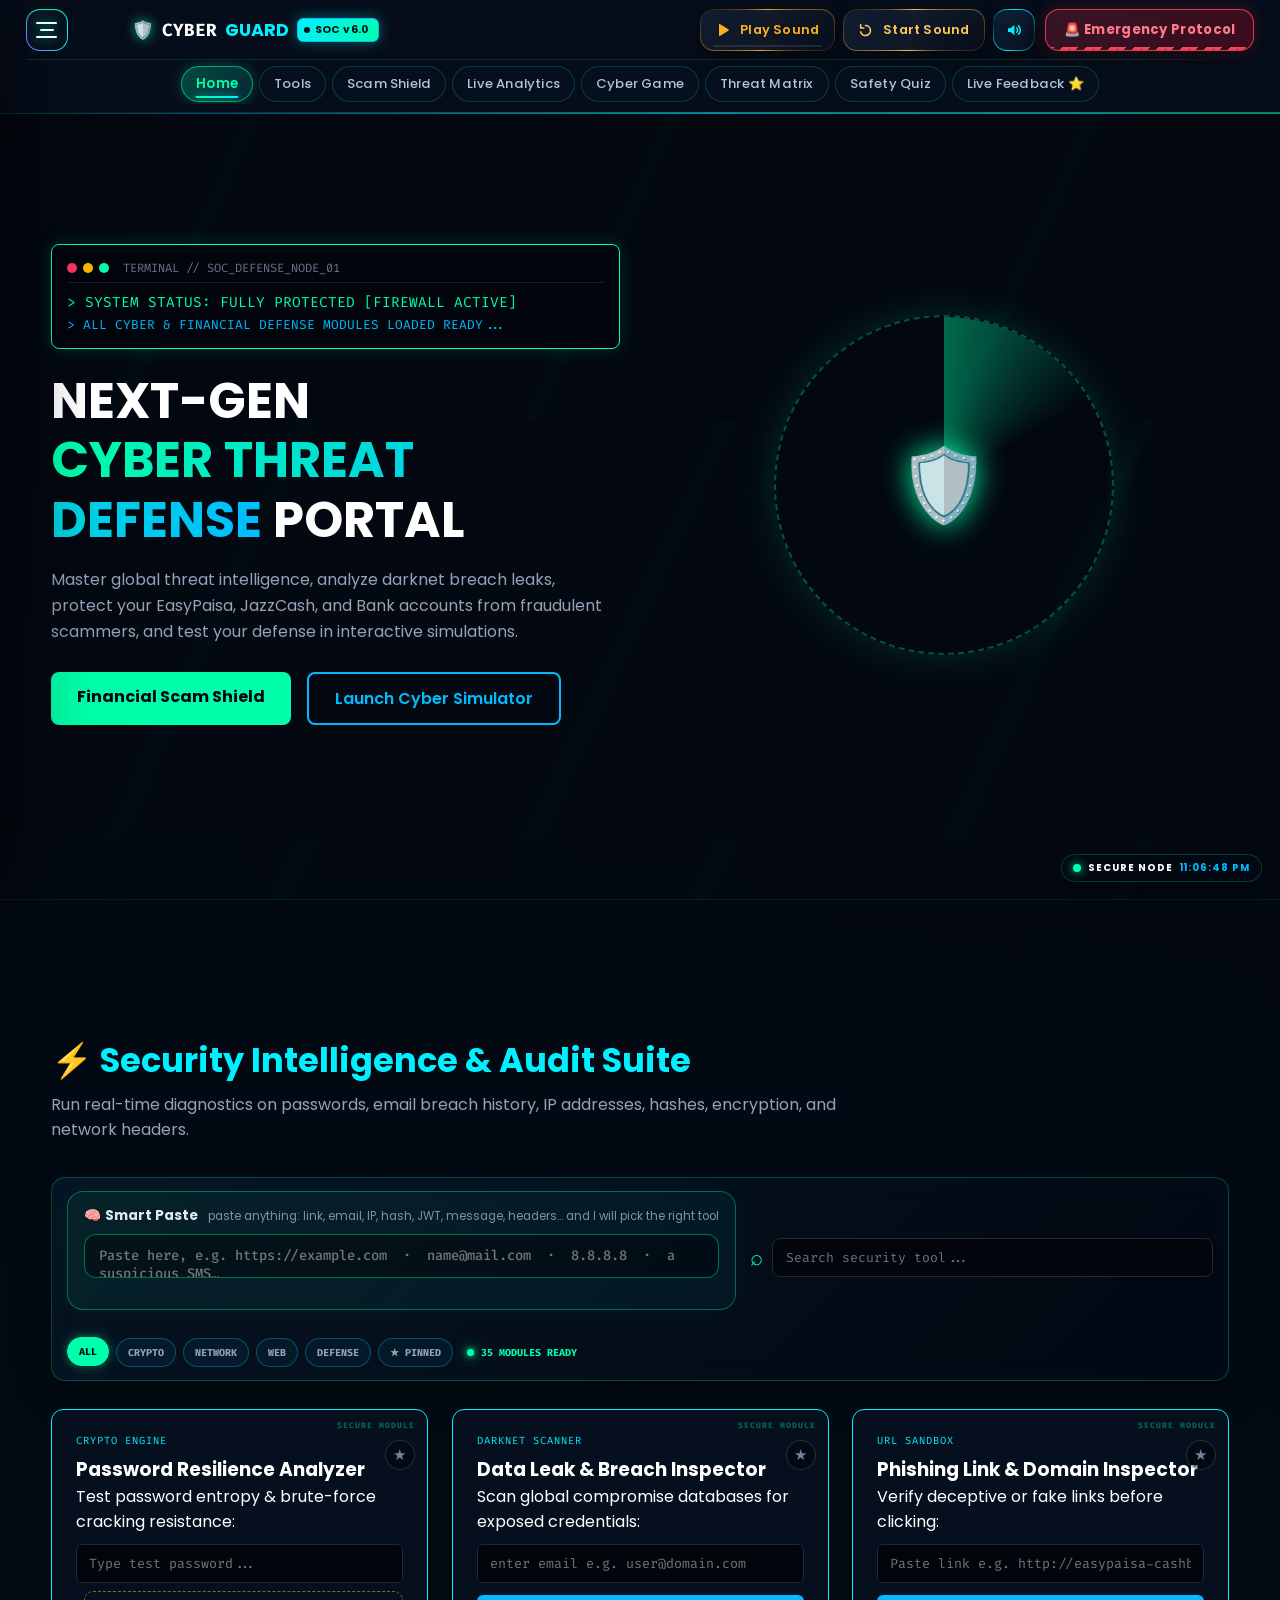
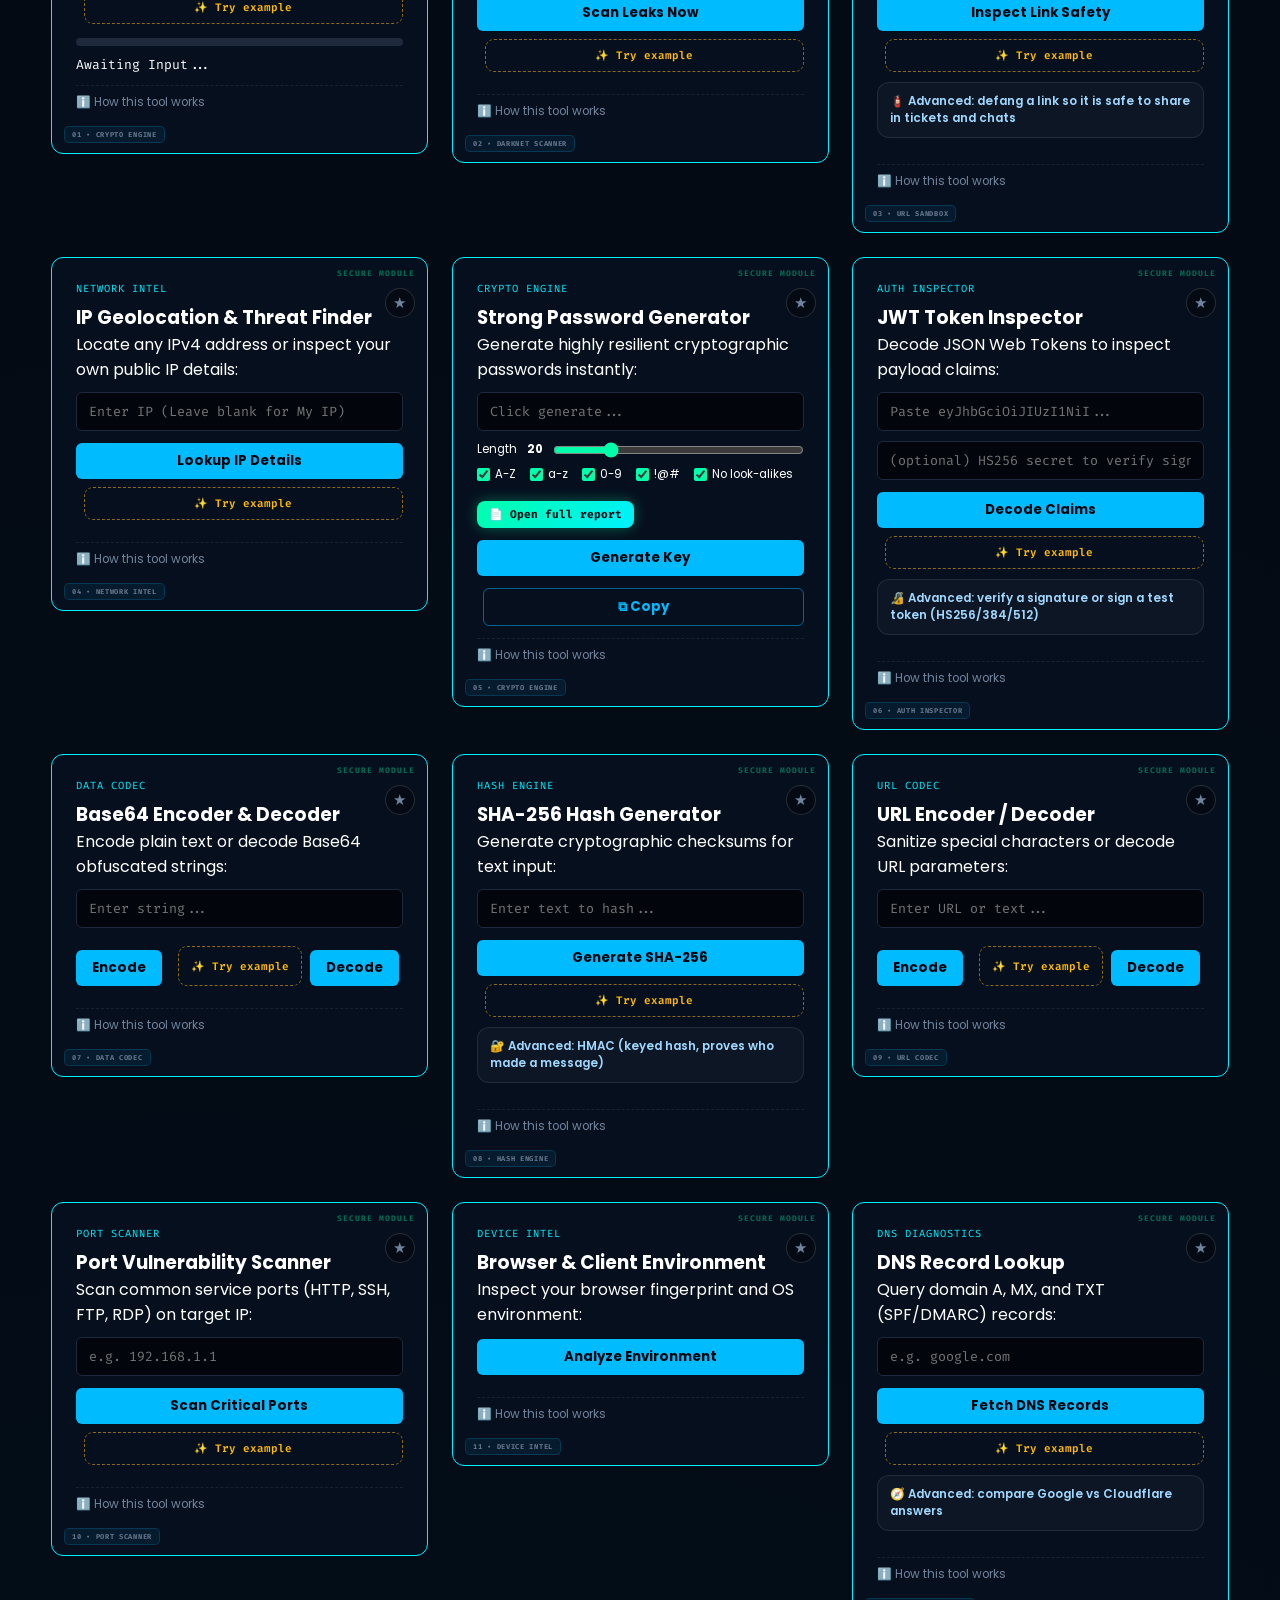
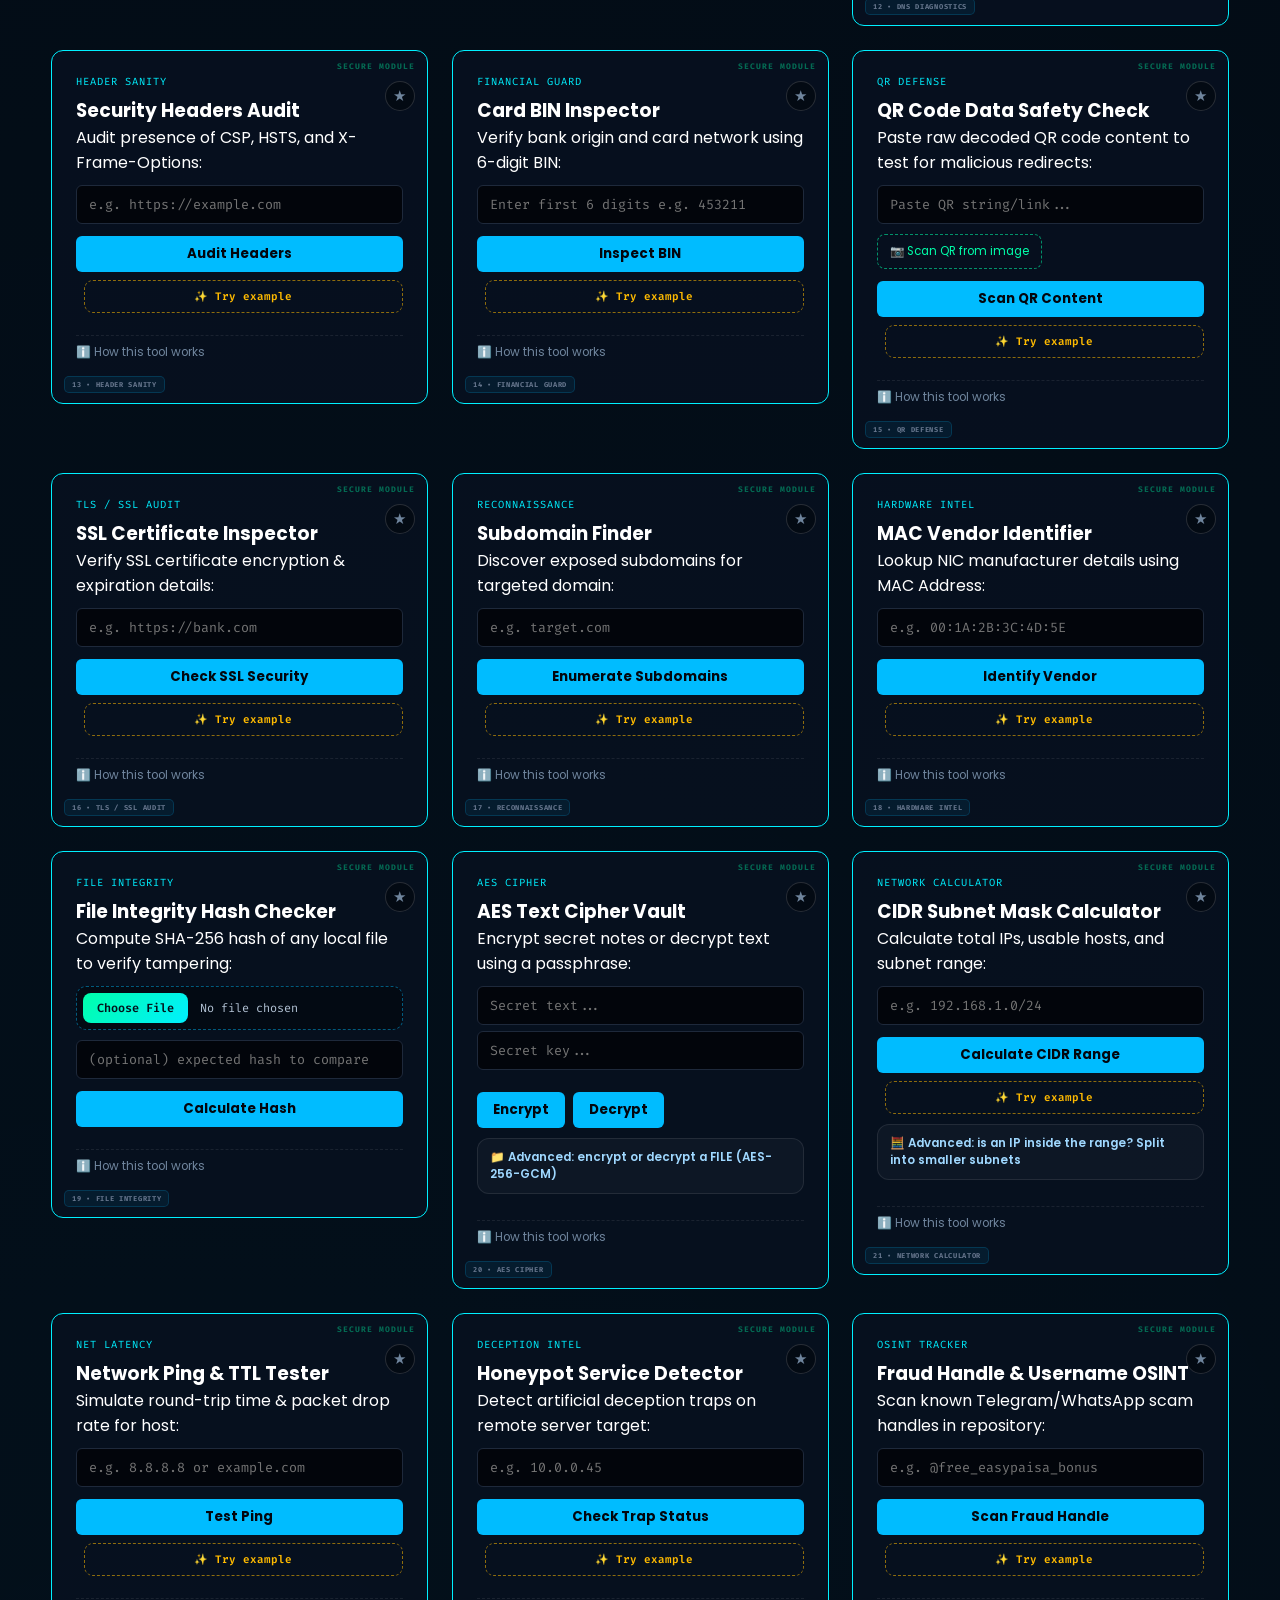
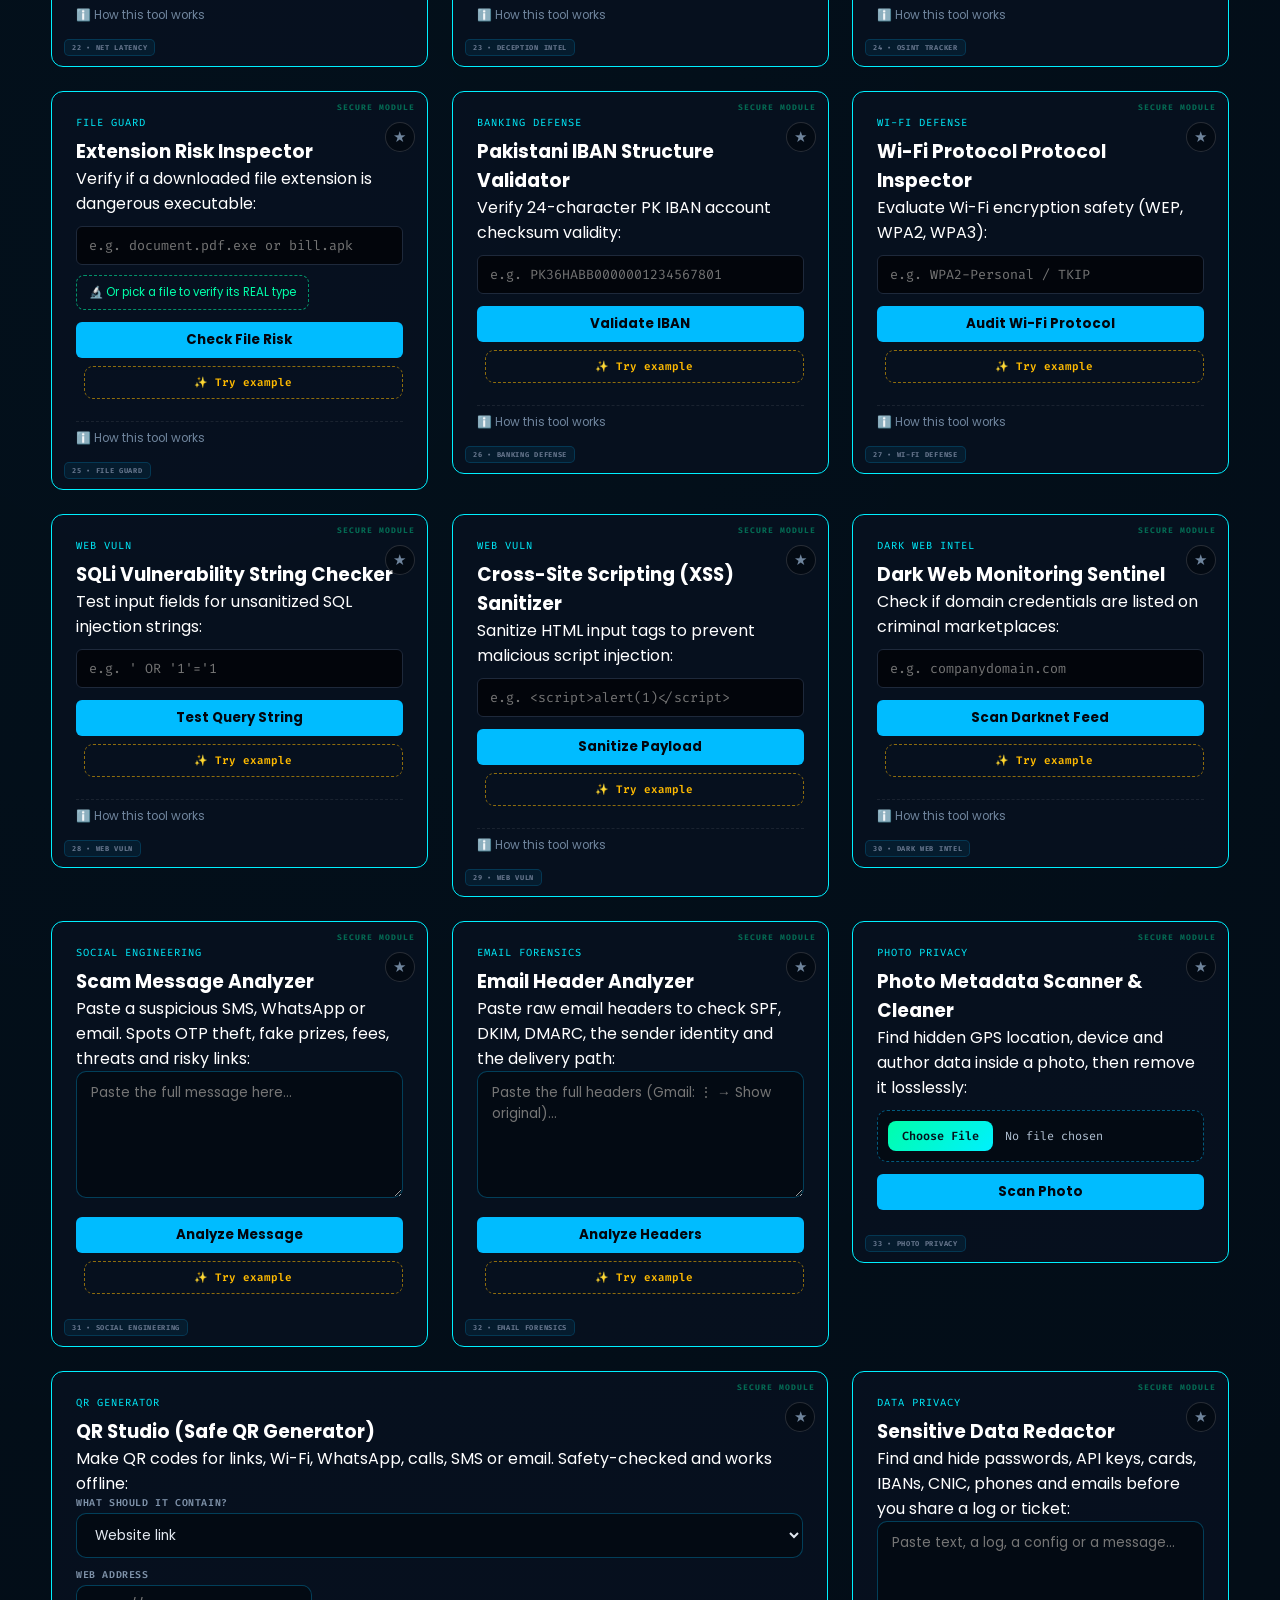
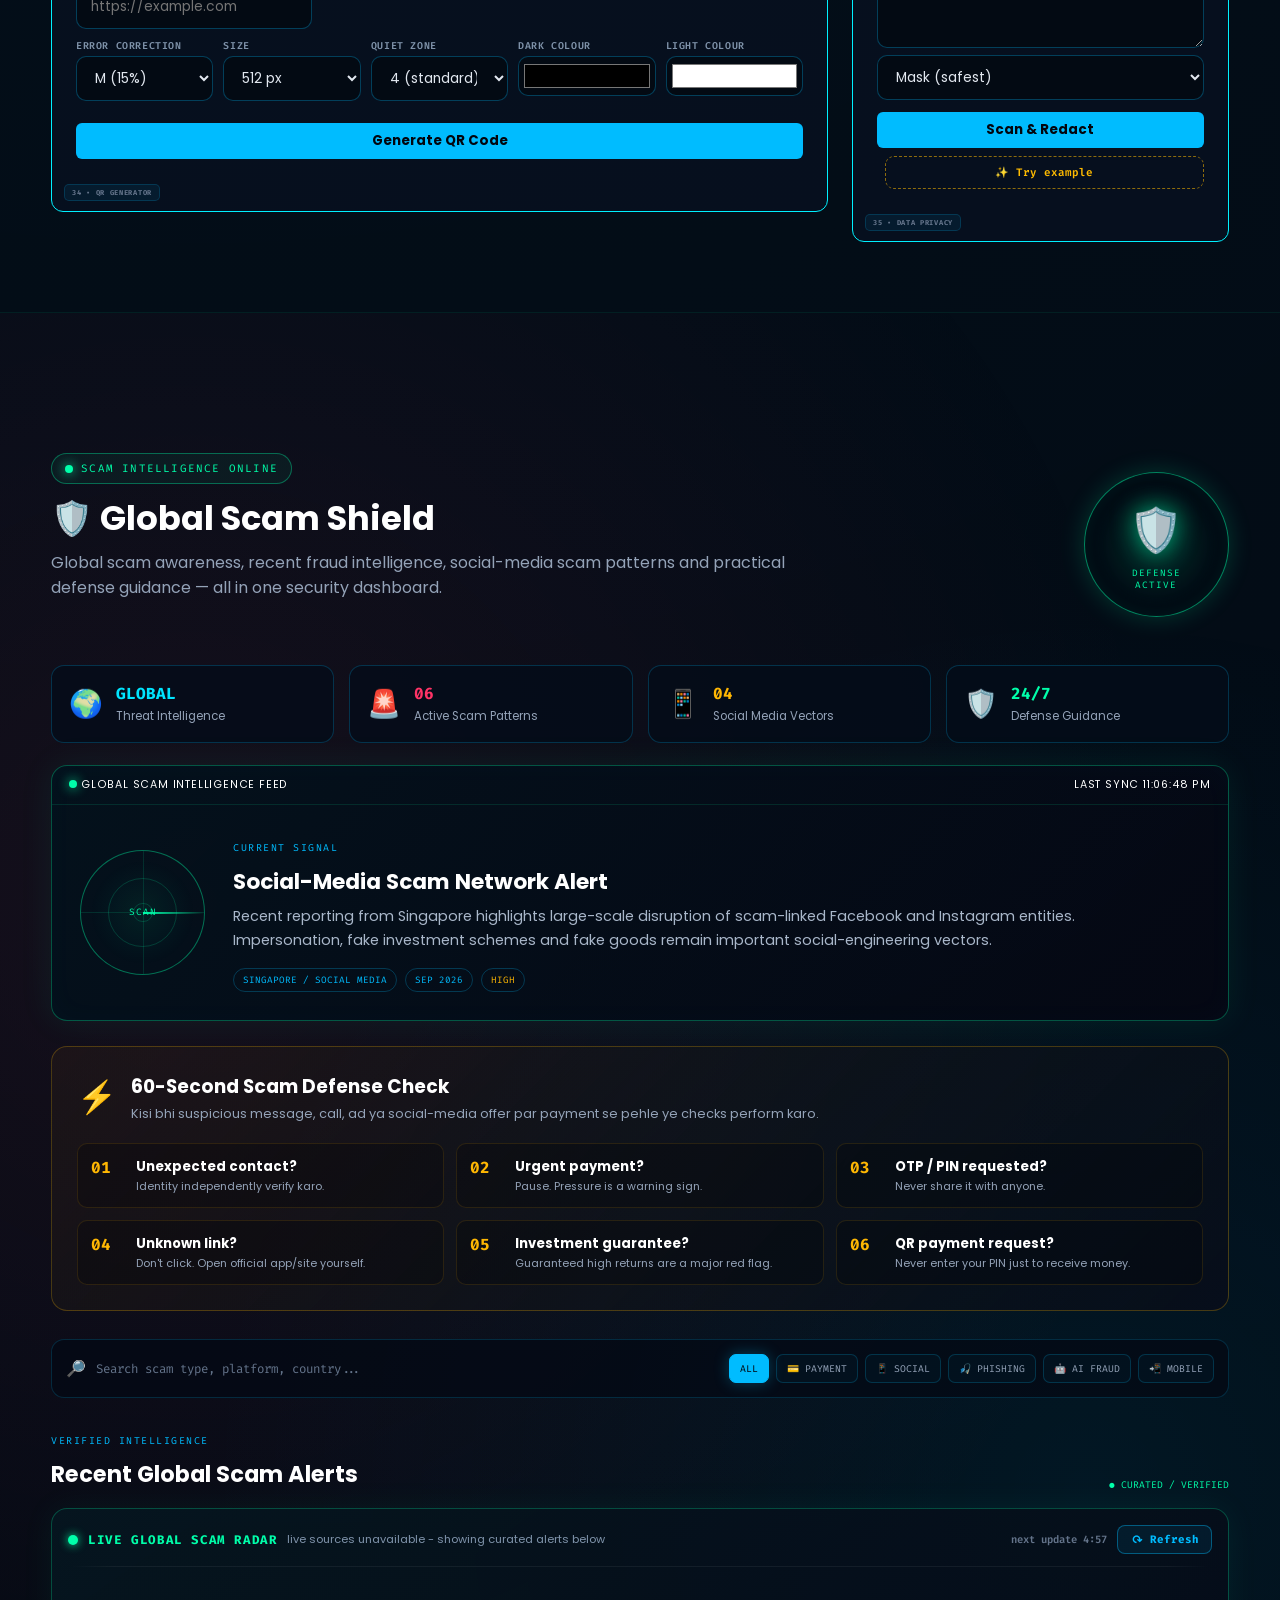
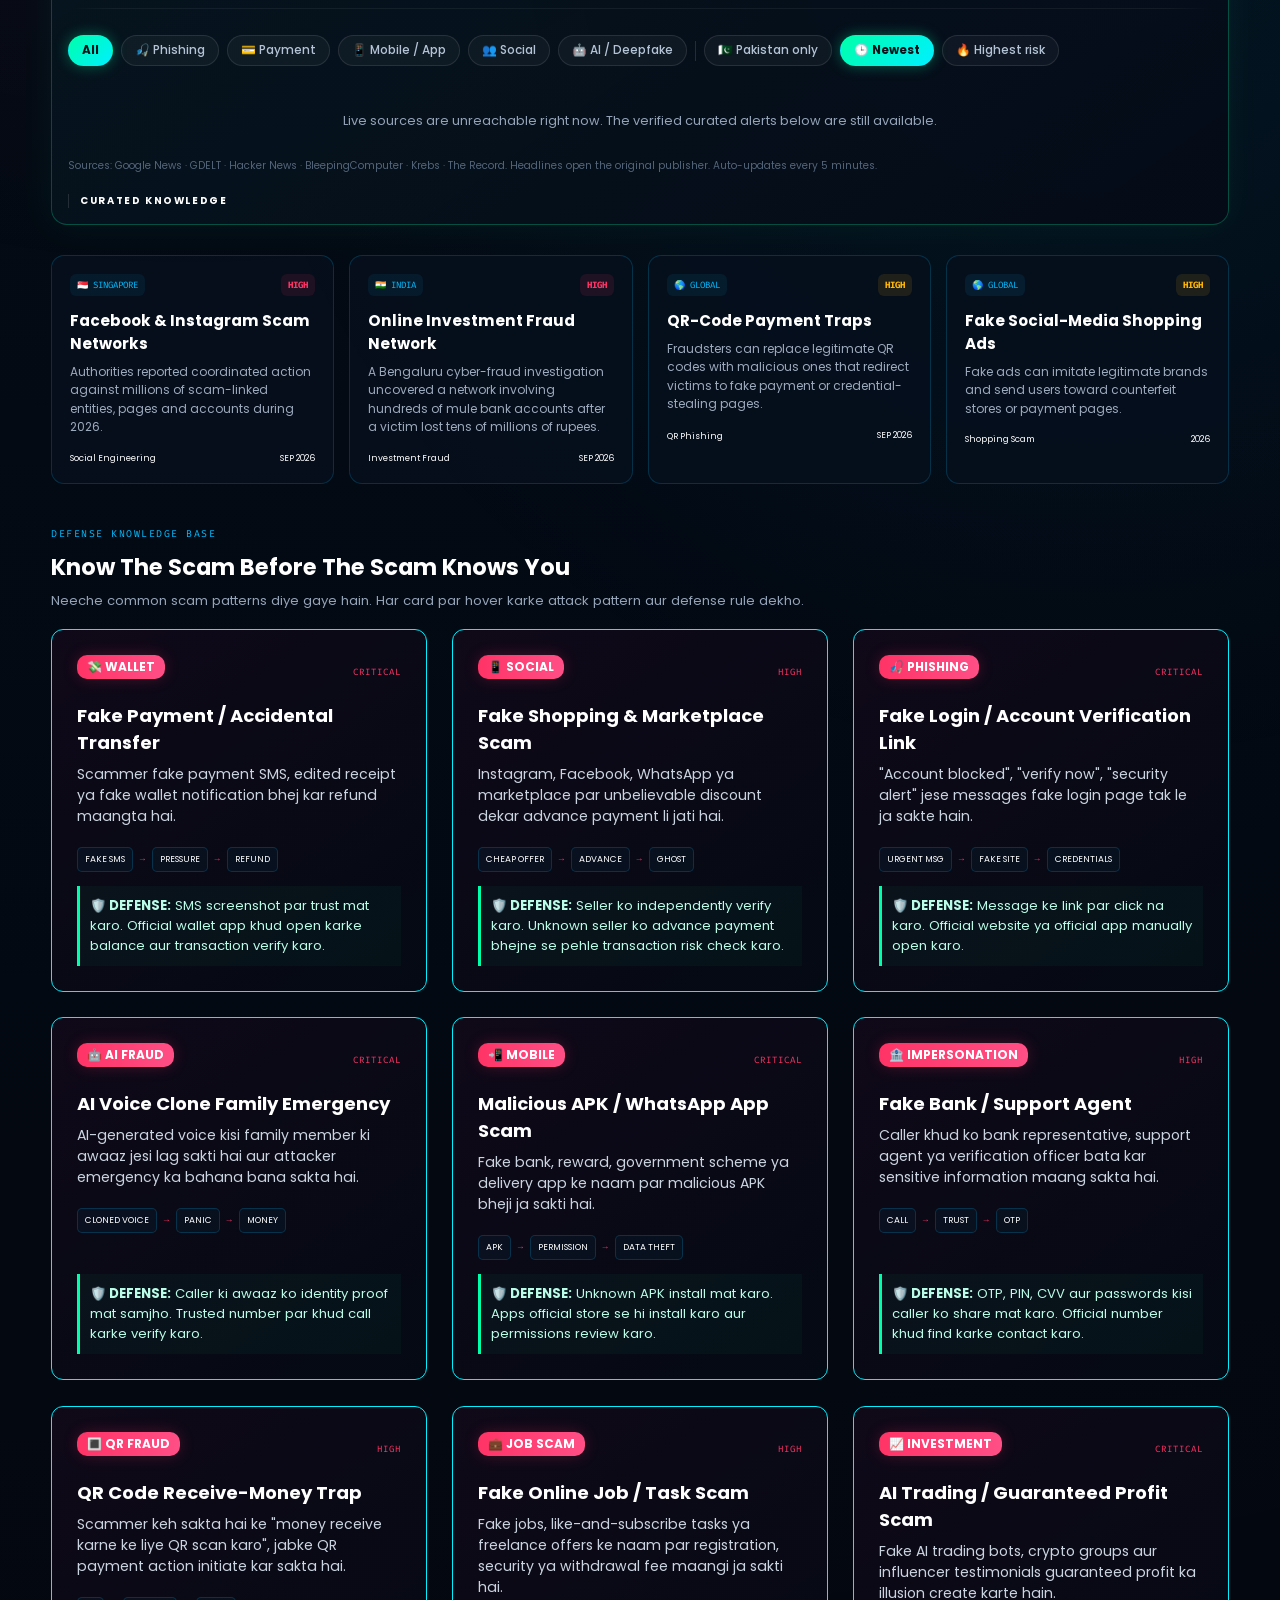
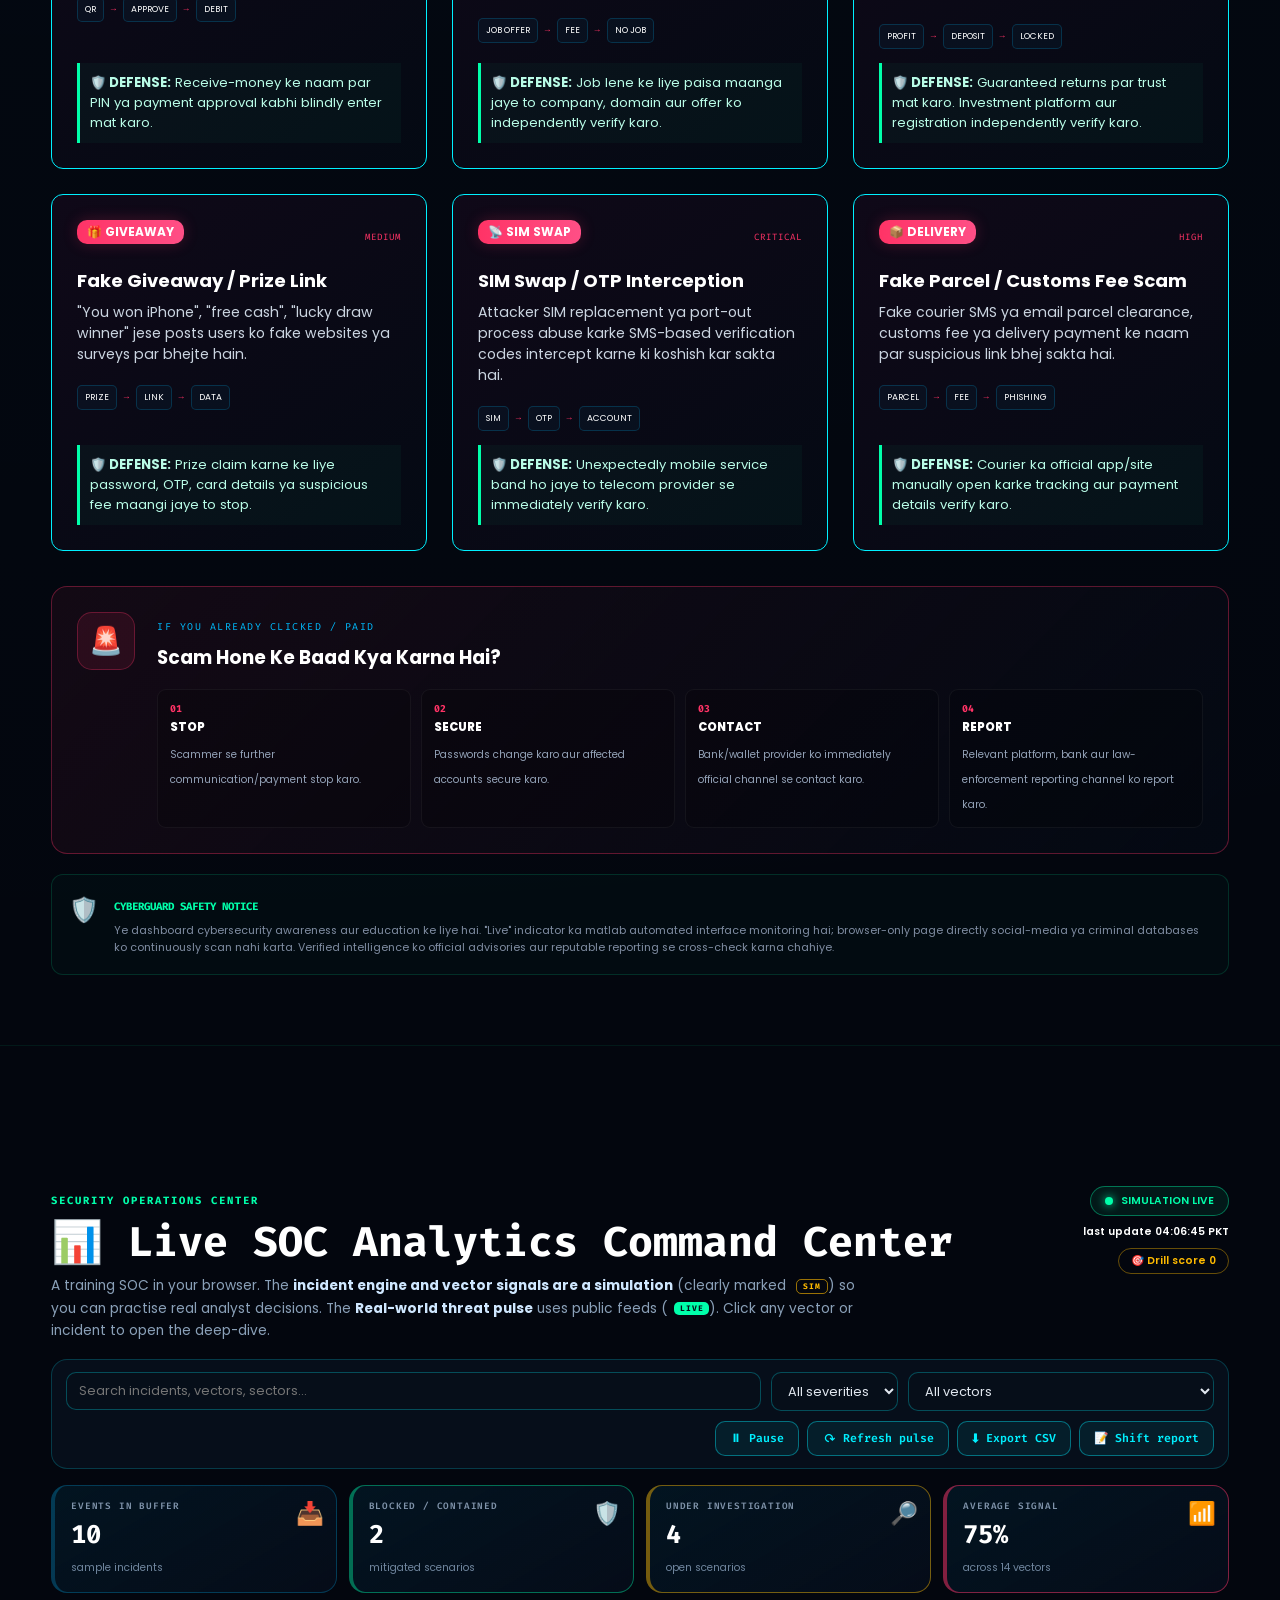
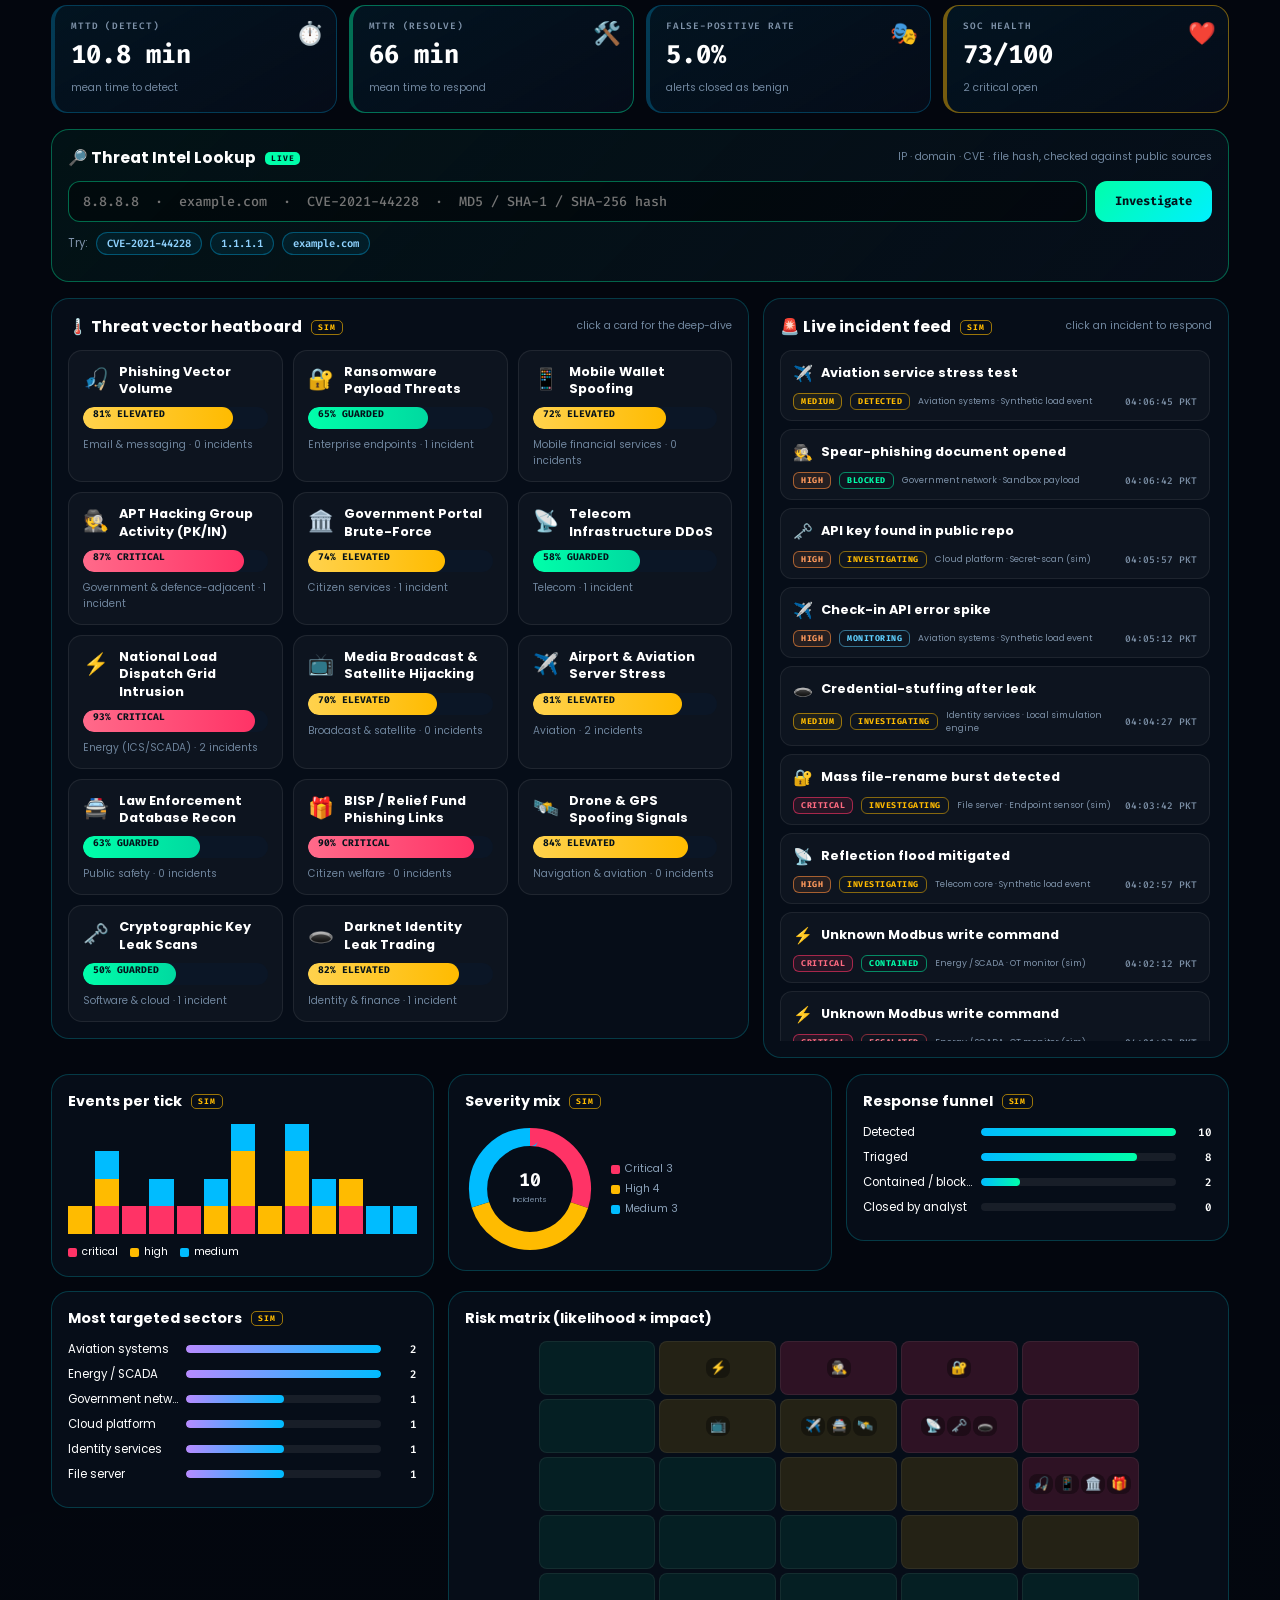
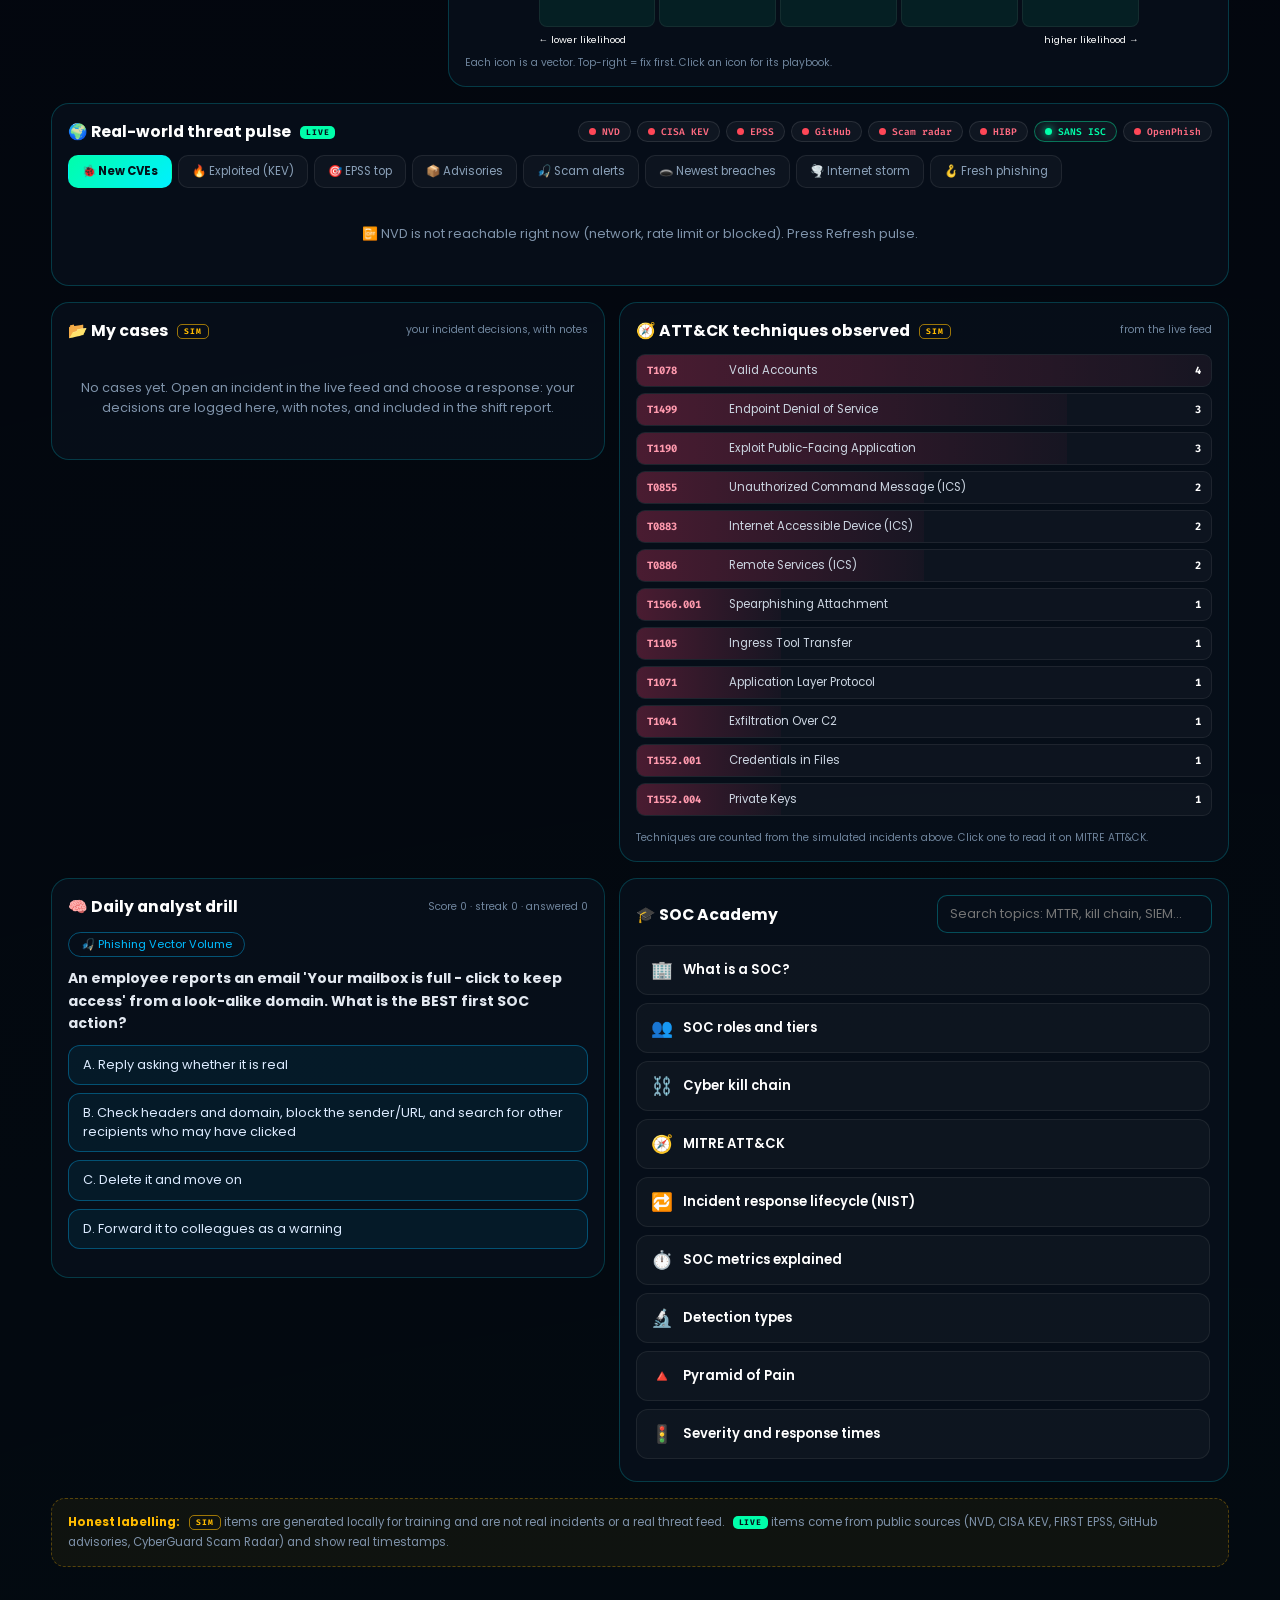
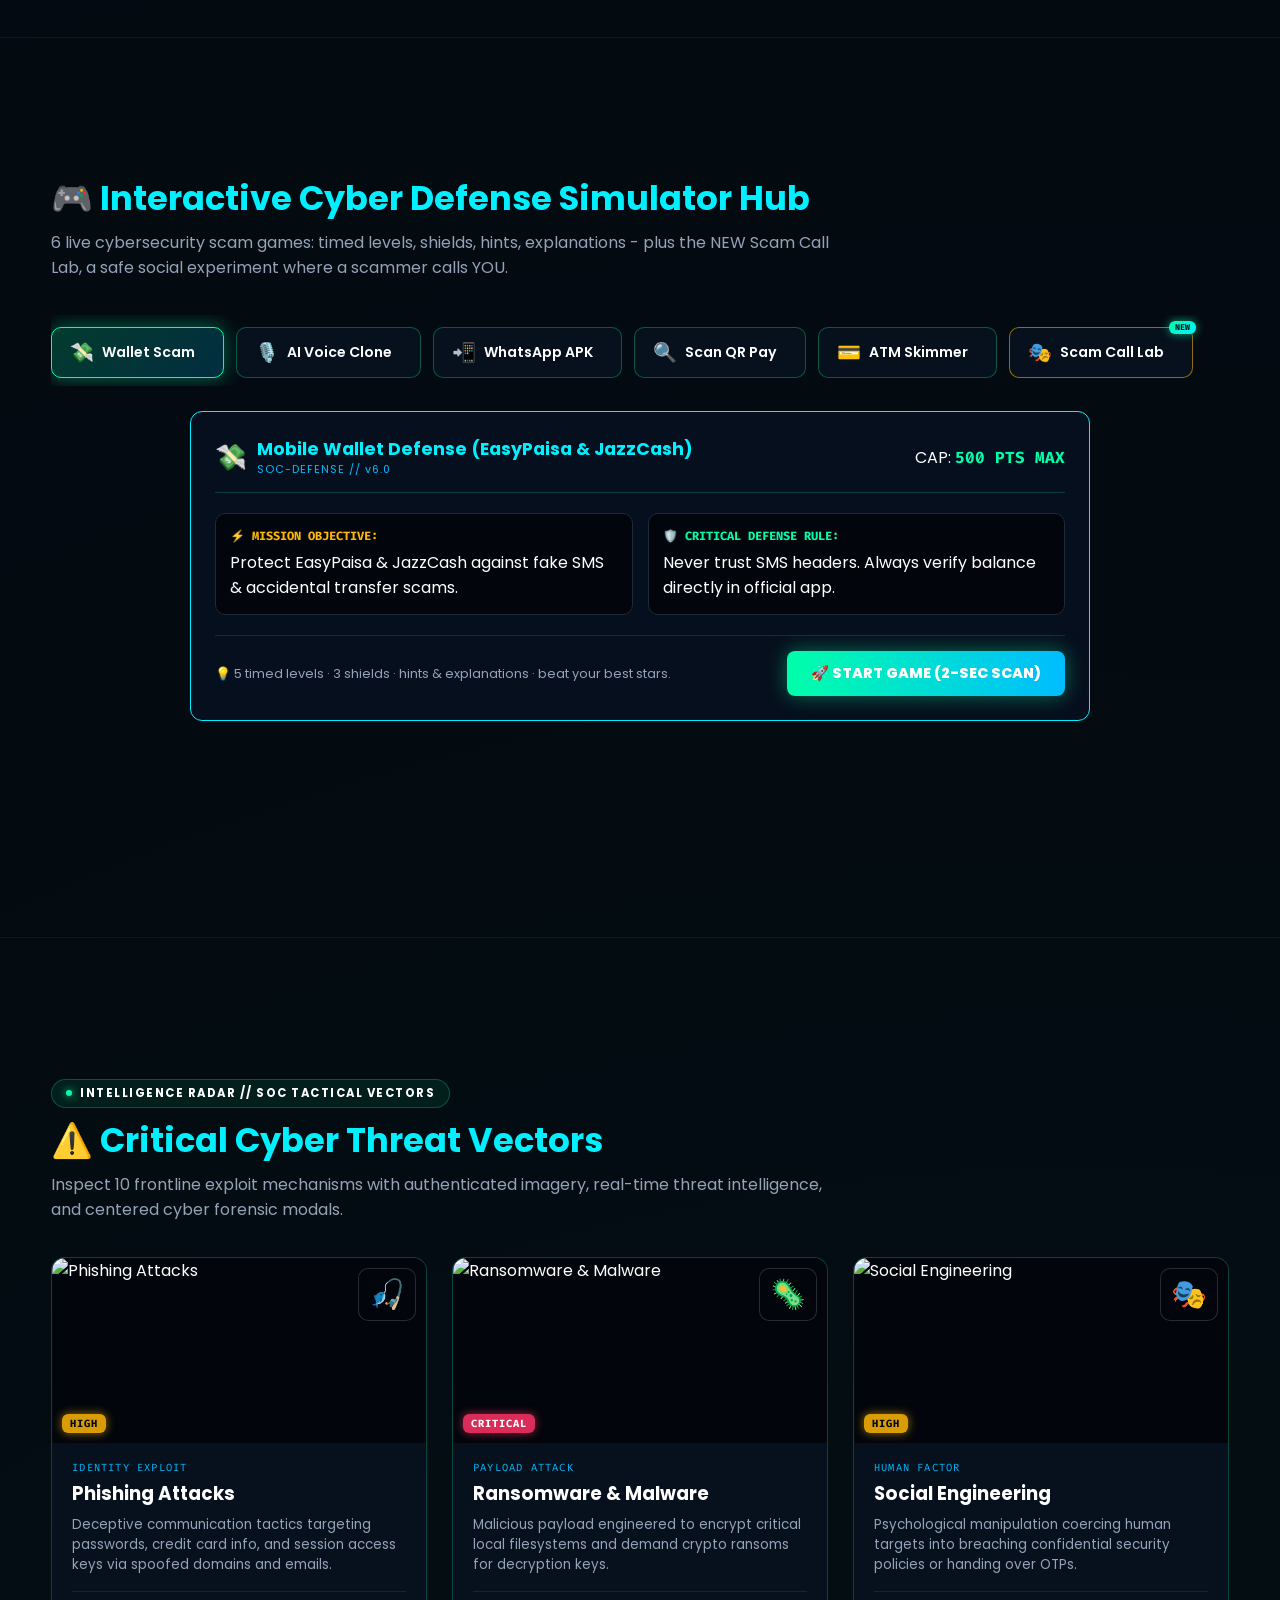
==== commit 100a9e6a: "Add files via upload" ====
--- a/index.html
+++ b/index.html
@@ -159,7 +159,7 @@
         </div>
     </section>
 
-    <!-- SECTION 2: SECURITY INTELLIGENCE & VIP TOOL SUITE (30 TOOLS) -->
+    <!-- SECTION 2: SECURITY INTELLIGENCE & VIP TOOL SUITE (35 TOOLS) -->
     <section id="tools" class="page-section tools-page">
         <h2 class="section-title"><span class="icon">⚡</span> <span data-key="secToolsTitle">Security Intelligence & Audit Suite</span></h2>
         <p class="section-desc">Run real-time diagnostics on passwords, email breach history, IP addresses, hashes, encryption, and network headers.</p>
@@ -199,12 +199,15 @@
         <button class="tool-filter" type="button">
             DEFENSE
         </button>
+        <button class="tool-filter" type="button">
+            ★ PINNED
+        </button>
 
     </div>
 
     <div class="tools-status">
         <span class="tools-status-dot"></span>
-        30 MODULES READY
+        35 MODULES READY
     </div>
 
 </div>
@@ -577,6 +580,84 @@
                 <button class="btn-primary-small" onclick="checkDarkWeb()">Scan Darknet Feed</button>
                 <p id="darkwebResult" class="breach-result-text"></p>
             </div>
+
+            <!-- 31. Scam Message Analyzer -->
+            <div class="tool-card glowing-card" data-cats="defense" data-keywords="sms whatsapp email phishing fraud message text otp scam smishing">
+                <div class="card-tag">SOCIAL ENGINEERING</div>
+                <h3>Scam Message Analyzer</h3>
+                <p>Paste a suspicious SMS, WhatsApp or email. Spots OTP theft, fake prizes, fees, threats and risky links:</p>
+                <div class="input-group">
+                    <textarea id="scamMsgInput" rows="5" maxlength="6000" placeholder="Paste the full message here..." aria-label="Suspicious message text"></textarea>
+                </div>
+                <button class="btn-primary-small" onclick="analyzeScamMessage()">Analyze Message</button>
+                <p id="scamMsgResult" class="breach-result-text"></p>
+            </div>
+
+            <!-- 32. Email Header Analyzer -->
+            <div class="tool-card glowing-card" data-cats="defense network" data-keywords="email headers spf dkim dmarc received spoofing phishing forensics">
+                <div class="card-tag">EMAIL FORENSICS</div>
+                <h3>Email Header Analyzer</h3>
+                <p>Paste raw email headers to check SPF, DKIM, DMARC, the sender identity and the delivery path:</p>
+                <div class="input-group">
+                    <textarea id="hdrInput" rows="5" placeholder="Paste the full headers (Gmail: ⋮ → Show original)..." aria-label="Raw email headers" spellcheck="false"></textarea>
+                </div>
+                <button class="btn-primary-small" onclick="analyzeEmailHeaders()">Analyze Headers</button>
+                <p id="hdrResult" class="breach-result-text"></p>
+            </div>
+
+            <!-- 33. Photo Metadata Scanner & Cleaner -->
+            <div class="tool-card glowing-card" data-cats="defense" data-keywords="photo exif gps location privacy metadata jpeg png image clean geotag">
+                <div class="card-tag">PHOTO PRIVACY</div>
+                <h3>Photo Metadata Scanner &amp; Cleaner</h3>
+                <p>Find hidden GPS location, device and author data inside a photo, then remove it losslessly:</p>
+                <div class="input-group">
+                    <input type="file" id="exifFile" accept="image/jpeg,image/png,.jpg,.jpeg,.png" aria-label="Choose a JPEG or PNG photo">
+                </div>
+                <button class="btn-primary-small" onclick="scanPhotoMetadata()">Scan Photo</button>
+                <p id="exifResult" class="breach-result-text"></p>
+            </div>
+
+            <!-- 34. QR Studio -->
+            <div class="tool-card glowing-card tool-wide" data-cats="web defense" data-keywords="qr code generator wifi url whatsapp phone sms email png svg">
+                <div class="card-tag">QR GENERATOR</div>
+                <h3>QR Studio (Safe QR Generator)</h3>
+                <p>Make QR codes for links, Wi-Fi, WhatsApp, calls, SMS or email. Safety-checked and works offline:</p>
+                <div class="qrs-grid">
+                    <div class="qrs-f"><label for="qrsType">What should it contain?</label>
+                        <select id="qrsType"><option value="url">Website link</option><option value="wifi">Wi-Fi network</option><option value="whatsapp">WhatsApp chat</option><option value="phone">Phone call</option><option value="sms">SMS message</option><option value="email">Email</option><option value="text">Plain text</option></select></div>
+                    <div class="qrs-f"><label for="qrsMain">Web address</label><input type="text" id="qrsMain" autocomplete="off" placeholder="https://example.com"></div>
+                    <div class="qrs-f"><label for="qrsSub">Subject (optional)</label><input type="text" id="qrsSub" autocomplete="off" placeholder="Email subject"></div>
+                    <div class="qrs-f"><label for="qrsBody">Message (optional)</label><textarea id="qrsBody" rows="3" placeholder="Optional message..."></textarea></div>
+                    <div class="qrs-f"><label for="qrsWifiSsid">Network name (SSID)</label><input type="text" id="qrsWifiSsid" autocomplete="off" placeholder="My Home Wi-Fi"></div>
+                    <div class="qrs-f"><label for="qrsWifiPass">Wi-Fi password</label><input type="password" id="qrsWifiPass" autocomplete="new-password" placeholder="Password"></div>
+                    <div class="qrs-f"><label for="qrsWifiSec">Security</label><select id="qrsWifiSec"><option value="WPA">WPA / WPA2 / WPA3</option><option value="WEP">WEP (old, not safe)</option><option value="nopass">No password</option></select></div>
+                    <div class="qrs-f"><label class="tp-check"><input type="checkbox" id="qrsWifiHidden"> Hidden network</label></div>
+                </div>
+                <div class="qrs-opts">
+                    <div class="qrs-f"><label for="qrsEc">Error correction</label><select id="qrsEc"><option value="L">L (7%)</option><option value="M" selected>M (15%)</option><option value="Q">Q (25%)</option><option value="H">H (30%)</option></select></div>
+                    <div class="qrs-f"><label for="qrsSize">Size</label><select id="qrsSize"><option value="256">256 px</option><option value="512" selected>512 px</option><option value="1024">1024 px</option><option value="2048">2048 px</option></select></div>
+                    <div class="qrs-f"><label for="qrsQz">Quiet zone</label><select id="qrsQz"><option value="2">2</option><option value="4" selected>4 (standard)</option><option value="6">6</option></select></div>
+                    <div class="qrs-f"><label for="qrsFg">Dark colour</label><input type="color" id="qrsFg" value="#000000"></div>
+                    <div class="qrs-f"><label for="qrsBg">Light colour</label><input type="color" id="qrsBg" value="#ffffff"></div>
+                </div>
+                <button class="btn-primary-small" id="qrsGo" type="button">Generate QR Code</button>
+                <p id="qrGenResult" class="breach-result-text"></p>
+            </div>
+
+            <!-- 35. Sensitive Data Redactor -->
+            <div class="tool-card glowing-card" data-cats="defense crypto" data-keywords="redact mask pii secrets api key password token cnic card iban email phone log share privacy">
+                <div class="card-tag">DATA PRIVACY</div>
+                <h3>Sensitive Data Redactor</h3>
+                <p>Find and hide passwords, API keys, cards, IBANs, CNIC, phones and emails before you share a log or ticket:</p>
+                <div class="input-group">
+                    <textarea id="redInput" rows="5" placeholder="Paste text, a log, a config or a message..." aria-label="Text to scan and redact" spellcheck="false"></textarea>
+                    <select id="redMode" aria-label="Redaction mode"><option value="mask">Mask (safest)</option><option value="partial">Partial (keep last 4)</option><option value="pseudo">Pseudonymise (&lt;EMAIL_1&gt;)</option></select>
+                </div>
+                <button class="btn-primary-small" onclick="redactSensitive()">Scan &amp; Redact</button>
+                <p id="redactResult" class="breach-result-text"></p>
+            </div>
+
+
 
         </div>
     </section>
@@ -2843,7 +2924,7 @@
                                 <select id="fbCategorySelect">
                                     <option value="General">🌐 Overall CyberGuard Hub</option>
                                     <option value="Scam Shield">🛡️ Financial Scam Shield (EasyPaisa/JazzCash)</option>
-                                    <option value="Tools Suite">⚡ Security Audit Suite (30 Modules)</option>
+                                    <option value="Tools Suite">⚡ Security Audit Suite (35 Modules)</option>
                                     <option value="Cyber Games">🎮 Interactive Cyber Games (5 Games)</option>
                                     <option value="Threat Matrix">⚠️ Threat Matrix &amp; Labs</option>
                                     <option value="About Us">🏛️ About Us &amp; Mission</option>
--- a/style.css
+++ b/style.css
@@ -6824,7 +6824,15 @@
 .live-stats b { color: #00bcff; font-family: 'Fira Code', monospace; }
 .live-scam-grid { display: grid; grid-template-columns: repeat(auto-fill, minmax(min(100%, 250px), 1fr)); gap: 15px; }
 .live-card { display: flex; flex-direction: column; }
-.live-card h4 { font-size: .88rem; line-height: 1.4; display: -webkit-box; -webkit-line-clamp: 4; line-clamp: 4; -webkit-box-orient: vertical; overflow: hidden; }
+.live-card h4 {
+  font-size: .88rem;
+  line-height: 1.4;
+  display: -webkit-box;
+  -webkit-line-clamp: 4;
+  line-clamp: 4;
+  -webkit-box-orient: vertical;
+  overflow: hidden;
+}
 .live-card h4 a { color: #fff; text-decoration: none; }
 .live-card h4 a:hover { color: #00ffaa; }
 .live-tip { margin: 2px 0 0; color: #8aa0b8; font-size: .7rem !important; line-height: 1.5; }
@@ -7106,4 +7114,106 @@
 .an6-feed::-webkit-scrollbar, .an6-acad::-webkit-scrollbar, .tp-modal-body::-webkit-scrollbar, .tpr-table::-webkit-scrollbar, .hp6-term::-webkit-scrollbar, .hp6-table::-webkit-scrollbar { width: 8px; height: 8px; }
 .an6-feed::-webkit-scrollbar-track, .an6-acad::-webkit-scrollbar-track, .tp-modal-body::-webkit-scrollbar-track, .tpr-table::-webkit-scrollbar-track, .hp6-term::-webkit-scrollbar-track, .hp6-table::-webkit-scrollbar-track { background: rgba(255, 255, 255, .04); border-radius: 8px; }
 .an6-feed::-webkit-scrollbar-thumb, .an6-acad::-webkit-scrollbar-thumb, .tp-modal-body::-webkit-scrollbar-thumb, .tpr-table::-webkit-scrollbar-thumb, .hp6-term::-webkit-scrollbar-thumb, .hp6-table::-webkit-scrollbar-thumb { background: linear-gradient(180deg, rgba(0, 255, 170, .55), rgba(0, 188, 255, .55)); border-radius: 8px; }
-.an6-feed::-webkit-scrollbar-thumb:hover, .an6-acad::-webkit-scrollbar-thumb:hover, .tp-modal-body::-webkit-scrollbar-thumb:hover { background: linear-gradient(180deg, #00ffaa, #00bcff); }+.an6-feed::-webkit-scrollbar-thumb:hover, .an6-acad::-webkit-scrollbar-thumb:hover, .tp-modal-body::-webkit-scrollbar-thumb:hover { background: linear-gradient(180deg, #00ffaa, #00bcff); }
+
+
+/* ==========================================================================
+   v7  -  TOOLS 31-35 + shared result components
+   ========================================================================== */
+.input-group textarea, .input-group select, .qrs-f textarea, .qrs-f select, .qrs-f input[type="text"], .qrs-f input[type="password"] { width: 100%; box-sizing: border-box; padding: 11px 14px; border-radius: 10px; font: 400 .86rem 'Poppins', sans-serif; color: #e2e8f0; background: rgba(0, 0, 0, .35); border: 1px solid rgba(0, 188, 255, .3); outline: none; transition: border-color .2s, box-shadow .2s; }
+.input-group textarea, .qrs-f textarea { resize: vertical; min-height: 96px; line-height: 1.5; }
+.input-group { flex-wrap: wrap; gap: 8px; }
+.input-group select { margin-top: 0; cursor: pointer; }
+.input-group textarea:focus, .input-group select:focus, .qrs-f textarea:focus, .qrs-f select:focus, .qrs-f input:focus { border-color: #00ffaa; box-shadow: 0 0 0 3px rgba(0, 255, 170, .14); }
+.input-group input[type="file"] { width: 100%; box-sizing: border-box; padding: 10px; border-radius: 10px; color: #b4c4d6; font-size: .8rem; background: rgba(0, 0, 0, .35); border: 1px dashed rgba(0, 188, 255, .45); cursor: pointer; }
+.input-group input[type="file"]::file-selector-button { margin-right: 12px; padding: 7px 14px; border: 0; border-radius: 8px; cursor: pointer; font: 600 .74rem 'Fira Code', monospace; color: #04121a; background: linear-gradient(135deg, #00ffaa, #00f0ff); transition: transform .2s; }
+.input-group input[type="file"]::file-selector-button:hover { transform: translateY(-1px); }
+.qrs-grid, .qrs-opts { display: grid; grid-template-columns: repeat(2, minmax(0, 1fr)); gap: 10px; margin-bottom: 10px; }
+.qrs-opts { grid-template-columns: repeat(3, minmax(0, 1fr)); }
+.qrs-f { min-width: 0; display: grid; gap: 4px; align-content: start; }
+.qrs-f label { font: 600 .62rem 'Fira Code', monospace; letter-spacing: .6px; color: #7f93aa; text-transform: uppercase; }
+.qrs-f input[type="color"] { width: 100%; height: 40px; padding: 3px; border-radius: 10px; border: 1px solid rgba(0, 188, 255, .3); background: rgba(0, 0, 0, .35); cursor: pointer; }
+.qrs-f:has(#qrsType), .qrs-f:has(#qrsBody) { grid-column: 1 / -1; }
+.tp-check { display: inline-flex !important; align-items: center; gap: 8px; margin: 8px 0 0; font: 500 .78rem 'Poppins', sans-serif !important; letter-spacing: 0 !important; text-transform: none !important; color: #b4c4d6 !important; cursor: pointer; }
+.tp-check input { accent-color: #00ffaa; width: 16px; height: 16px; }
+.tp-act { padding: 8px 14px; border-radius: 9px; cursor: pointer; font: 700 .7rem 'Fira Code', monospace; color: #00f0ff; background: rgba(0, 240, 255, .08); border: 1px solid rgba(0, 240, 255, .45); transition: background .2s, transform .2s, box-shadow .2s, color .2s; }
+.tp-act:hover { background: rgba(0, 240, 255, .22); color: #fff; transform: translateY(-2px); box-shadow: 0 8px 20px rgba(0, 240, 255, .18); }
+.tp-act.tp-done { color: #04121a; background: linear-gradient(135deg, #00ffaa, #00f0ff); border-color: transparent; }
+.tp-actions { flex-wrap: wrap; }
+.tp-out-area { width: 100%; box-sizing: border-box; margin-top: 10px; padding: 10px 12px; border-radius: 10px; font: 500 .72rem/1.6 'Fira Code', monospace; color: #cfe7ff; background: #03080f; border: 1px solid rgba(0, 255, 170, .25); resize: vertical; }
+.tpr-prev { margin: 10px 0 4px; text-align: center; } .tpr-prev img { max-width: 100%; max-height: 150px; border-radius: 12px; border: 1px solid rgba(0, 188, 255, .35); background: #fff; object-fit: contain; }
+.tpr-qr img { width: 180px; max-width: 70%; max-height: none; image-rendering: pixelated; padding: 8px; background: #fff; border-radius: 12px; }
+.tpr-qr-big img { width: 260px; max-width: 80%; }
+.tpr-msg { padding: 14px 16px; border-radius: 14px; font-size: .88rem; line-height: 1.8; color: #dbeafe; background: rgba(0, 0, 0, .35); border: 1px solid rgba(0, 188, 255, .25); white-space: pre-wrap; overflow-wrap: anywhere; }
+.tp-hl { padding: 1px 4px; border-radius: 5px; color: #fff; cursor: help; }
+.tp-hl-critical { background: rgba(255, 51, 102, .38); box-shadow: inset 0 -2px 0 #ff3366; } .tp-hl-high { background: rgba(255, 138, 61, .34); box-shadow: inset 0 -2px 0 #ff8a3d; } .tp-hl-medium { background: rgba(255, 187, 0, .26); box-shadow: inset 0 -2px 0 #ffbb00; } .tp-hl-low { background: rgba(0, 188, 255, .22); box-shadow: inset 0 -2px 0 #00bcff; }
+.tpr-tag { display: flex; flex-wrap: wrap; gap: 6px; margin: 6px 0 0 !important; } .tpr-tag span { padding: 2px 8px; border-radius: 999px; font: 600 .6rem 'Fira Code', monospace; color: #8fd3ff; background: rgba(0, 188, 255, .08); border: 1px solid rgba(0, 188, 255, .3); }
+.tpr-val { color: #9dffd9; font-family: 'Fira Code', monospace; font-weight: 500; overflow-wrap: anywhere; }
+.tool-card textarea[readonly] { cursor: text; }
+@media (max-width: 520px) { .qrs-grid, .qrs-opts { grid-template-columns: 1fr 1fr; } .qrs-opts { grid-template-columns: repeat(2, minmax(0, 1fr)); } }
+@media (max-width: 380px) { .qrs-grid, .qrs-opts { grid-template-columns: 1fr; } }
+
+.nw { white-space: nowrap; }
+
+@media (min-width: 980px) { .tool-card.tool-wide { grid-column: span 2; } .tool-wide .qrs-grid { grid-template-columns: repeat(3, minmax(0, 1fr)); } .tool-wide .qrs-opts { grid-template-columns: repeat(5, minmax(0, 1fr)); } .tool-wide .qrs-f:has(#qrsType), .tool-wide .qrs-f:has(#qrsBody) { grid-column: 1 / -1; } }
+
+
+/* ==========================================================================
+   v7b  -  Smart Paste, pins, examples, advanced panels, card hover polish
+   ========================================================================== */
+.tp-omni { margin: 0 0 14px; padding: 14px 16px; border-radius: 16px; background: linear-gradient(135deg, rgba(0, 255, 170, .07), rgba(0, 188, 255, .06)); border: 1px solid rgba(0, 255, 170, .35); box-shadow: 0 0 24px rgba(0, 255, 170, .06); }
+.tp-omni label { display: block; margin-bottom: 8px; font-size: .86rem; color: #e2e8f0; } .tp-omni label small { color: #7f93aa; font-size: .72rem; margin-left: 6px; }
+.tp-omni textarea { width: 100%; box-sizing: border-box; resize: none; overflow: hidden; padding: 11px 14px; min-height: 44px; border-radius: 12px; font: 500 .86rem 'Fira Code', monospace; color: #e2e8f0; background: rgba(0, 0, 0, .4); border: 1px solid rgba(0, 255, 170, .4); outline: none; transition: border-color .2s, box-shadow .2s; }
+.tp-omni textarea:focus { border-color: #00ffaa; box-shadow: 0 0 0 3px rgba(0, 255, 170, .16); }
+.tp-omni-out { display: flex; flex-wrap: wrap; gap: 8px; margin-top: 10px; }
+.tp-omni-chip { display: grid; grid-template-columns: auto 1fr; gap: 0 10px; align-items: center; text-align: left; padding: 9px 14px; border-radius: 12px; cursor: pointer; color: #e2e8f0; background: rgba(0, 240, 255, .07); border: 1px solid rgba(0, 240, 255, .4); transition: transform .2s, background .2s, box-shadow .2s, border-color .2s; animation: tpPop .3s ease; }
+.tp-omni-chip span { grid-row: 1 / 3; font-size: 1.3rem; } .tp-omni-chip b { font-size: .8rem; } .tp-omni-chip small { color: #8aa0b8; font-size: .66rem; }
+.tp-omni-chip:hover { transform: translateY(-3px); background: rgba(0, 255, 170, .14); border-color: #00ffaa; box-shadow: 0 10px 24px rgba(0, 255, 170, .16); }
+.tp-omni-info { display: flex; gap: 10px; align-items: center; padding: 9px 14px; border-radius: 12px; background: rgba(255, 187, 0, .07); border: 1px dashed rgba(255, 187, 0, .45); } .tp-omni-info span { font-size: 1.3rem; } .tp-omni-info b { display: block; font-size: .8rem; color: #fff; } .tp-omni-info small { color: #b4c4d6; font-size: .7rem; line-height: 1.5; }
+@keyframes tpPop { from { opacity: 0; transform: translateY(6px) scale(.97); } to { opacity: 1; transform: none; } }
+.tool-card { position: relative; }
+.tp-pin { position: absolute; top: 30px; right: 12px; z-index: 2; width: 30px; height: 30px; border-radius: 50%; cursor: pointer; font-size: .95rem; line-height: 1; color: #6f859d; background: rgba(0, 0, 0, .35); border: 1px solid rgba(255, 255, 255, .14); transition: transform .25s, color .25s, border-color .25s, box-shadow .25s; }
+.tp-pin:hover { transform: scale(1.18) rotate(-12deg); color: #ffbb00; border-color: #ffbb00; }
+.tp-pin.on { color: #ffbb00; border-color: #ffbb00; background: rgba(255, 187, 0, .14); box-shadow: 0 0 14px rgba(255, 187, 0, .4); }
+.tp-try { margin: 8px 0 0 8px; padding: 8px 12px; border-radius: 9px; cursor: pointer; font: 600 .68rem 'Fira Code', monospace; color: #ffbb00; background: transparent; border: 1px dashed rgba(255, 187, 0, .55); transition: background .2s, transform .2s; }
+.tp-try:hover { background: rgba(255, 187, 0, .12); transform: translateY(-2px); }
+.tp-flash { animation: tpFlash 1.6s ease; } @keyframes tpFlash { 0%, 100% { box-shadow: none; } 25%, 75% { box-shadow: 0 0 0 3px #00ffaa, 0 0 34px rgba(0, 255, 170, .55); } }
+.tp-adv { margin: 10px 0 4px; border-radius: 12px; background: rgba(255, 255, 255, .03); border: 1px solid rgba(255, 255, 255, .09); overflow: hidden; transition: border-color .2s; }
+.tp-adv[open] { border-color: rgba(0, 255, 170, .45); }
+.tp-adv summary { cursor: pointer; list-style: none; padding: 10px 12px; font-size: .74rem; font-weight: 600; color: #9fd8ff; } .tp-adv summary::-webkit-details-marker { display: none; } .tp-adv summary:hover { color: #00ffaa; }
+.tp-adv-body { padding: 4px 12px 12px; display: grid; gap: 8px; }
+.tp-adv-body input[type="text"], .tp-adv-body input[type="password"], .tp-adv-body input[type="number"], .tp-adv-body select, .tp-adv-body textarea { width: 100%; box-sizing: border-box; min-width: 0; padding: 9px 12px; border-radius: 9px; font: 400 .8rem 'Poppins', sans-serif; color: #e2e8f0; background: rgba(0, 0, 0, .35); border: 1px solid rgba(0, 188, 255, .3); outline: none; }
+.tp-adv-body input[type="file"] { width: 100%; box-sizing: border-box; padding: 8px; border-radius: 9px; color: #b4c4d6; font-size: .76rem; background: rgba(0, 0, 0, .35); border: 1px dashed rgba(0, 188, 255, .45); }
+.tp-adv-body input:focus, .tp-adv-body select:focus, .tp-adv-body textarea:focus { border-color: #00ffaa; }
+.tp-adv-row { display: flex; flex-wrap: wrap; gap: 8px; } .tp-adv-row > input, .tp-adv-row > select { flex: 1 1 140px; width: auto; }
+.tp-hint { color: #6f859d; font-size: .66rem; line-height: 1.5; }
+.tp-mini { margin-top: 2px; padding: 0; font-size: .78rem; line-height: 1.6; color: #cbd5e1; } .tp-mini:not(:empty) { padding: 10px 12px; border-radius: 10px; background: rgba(0, 0, 0, .28); border: 1px solid rgba(255, 255, 255, .08); overflow-wrap: anywhere; }
+.tp-mini-ok:not(:empty) { border-color: rgba(0, 255, 170, .45); } .tp-mini-bad:not(:empty) { border-color: rgba(255, 51, 102, .5); } .tp-mini-warn:not(:empty) { border-color: rgba(255, 187, 0, .5); }
+.tp-mini code { font: 500 .72rem 'Fira Code', monospace; color: #9dffd9; word-break: break-all; }
+.tp-cols { display: grid; grid-template-columns: repeat(2, minmax(0, 1fr)); gap: 8px; } .tp-col { display: grid; gap: 4px; align-content: start; padding: 8px; border-radius: 8px; background: rgba(255, 255, 255, .03); } .tp-col b { color: #fff; font-size: .74rem; } .tp-col small { color: #6f859d; } .tp-verdict-line { margin-top: 8px; font-weight: 600; }
+.tp-tbl-wrap { overflow-x: auto; margin-top: 8px; } .tp-tbl { width: 100%; border-collapse: collapse; font-size: .72rem; } .tp-tbl th, .tp-tbl td { padding: 5px 8px; text-align: left; border-bottom: 1px solid rgba(255, 255, 255, .08); white-space: nowrap; } .tp-tbl th { color: #00bcff; font: 700 .6rem 'Fira Code', monospace; text-transform: uppercase; }
+/* cute hover polish for all tool cards (disabled on low tier) */
+html:not([data-perf="low"]) .tool-card { transition: transform .3s cubic-bezier(.2, .8, .2, 1), box-shadow .3s, border-color .3s; }
+@media (hover: hover) { html:not([data-perf="low"]) .tool-card:hover { transform: translateY(-5px); box-shadow: 0 18px 44px rgba(0, 240, 255, .14), 0 0 0 1px rgba(0, 255, 170, .35); } html:not([data-perf="low"]) .tool-card:hover h3 { text-shadow: 0 0 14px rgba(0, 255, 170, .45); } html:not([data-perf="low"]) .tool-card .btn-primary-small { transition: transform .2s, box-shadow .2s, filter .2s; } html:not([data-perf="low"]) .tool-card .btn-primary-small:hover { transform: translateY(-2px); box-shadow: 0 10px 22px rgba(0, 188, 255, .3); filter: brightness(1.08); } }
+@media (max-width: 560px) { .tp-cols { grid-template-columns: 1fr; } .tp-omni { padding: 12px; } .tp-omni label small { display: block; margin: 2px 0 0; } .tp-pin { top: 28px; } }
+html[data-perf="low"] .tp-omni-chip, html[data-perf="low"] .tp-flash { animation: none !important; }
+
+
+/* ==========================================================================
+   v7  -  Analytics v2: Threat Intel Lookup, cases, ATT&CK heat
+   ========================================================================== */
+.an6-ti { border-color: rgba(0, 255, 170, .35); background: linear-gradient(135deg, rgba(0, 255, 170, .05), rgba(7, 15, 27, .92)); }
+.an6-tiform { display: flex; flex-wrap: wrap; gap: 8px; } .an6-tiform input { flex: 1 1 280px; min-width: 0; padding: 11px 14px; border-radius: 12px; font: 500 .84rem 'Fira Code', monospace; color: #e2e8f0; background: rgba(0, 0, 0, .4); border: 1px solid rgba(0, 255, 170, .4); outline: none; transition: border-color .2s, box-shadow .2s; } .an6-tiform input:focus { border-color: #00ffaa; box-shadow: 0 0 0 3px rgba(0, 255, 170, .16); }
+.an6-tiform button { padding: 11px 20px; border-radius: 12px; cursor: pointer; font: 700 .76rem 'Fira Code', monospace; color: #04121a; background: linear-gradient(135deg, #00ffaa, #00f0ff); border: 0; transition: transform .2s, box-shadow .2s; } .an6-tiform button:hover { transform: translateY(-2px); box-shadow: 0 10px 24px rgba(0, 255, 170, .3); }
+.an6-tichips { margin: 10px 0; display: flex; flex-wrap: wrap; gap: 8px; align-items: center; font-size: .72rem; color: #7f93aa; } .an6-tichips button { padding: 4px 10px; border-radius: 999px; cursor: pointer; font: 600 .66rem 'Fira Code', monospace; color: #8fd3ff; background: rgba(0, 188, 255, .08); border: 1px solid rgba(0, 188, 255, .35); transition: background .2s, transform .2s; } .an6-tichips button:hover { background: rgba(0, 255, 170, .14); transform: translateY(-1px); }
+.an6-tir h4 { display: flex; flex-wrap: wrap; gap: 8px; align-items: center; font-size: 1rem; margin-bottom: 12px; overflow-wrap: anywhere; } .an6-tir .tpr-tiles { display: grid; grid-template-columns: repeat(auto-fill, minmax(200px, 1fr)); gap: 8px; }
+.an6-tir .tpr-tile { padding: 9px 12px; border-radius: 12px; background: rgba(255, 255, 255, .04); border: 1px solid rgba(255, 255, 255, .08); min-width: 0; } .an6-tir .tpr-tile small { display: block; font: 600 .56rem 'Fira Code', monospace; color: #6f859d; text-transform: uppercase; letter-spacing: .6px; } .an6-tir .tpr-tile b { display: block; margin-top: 3px; font-size: .78rem; color: #fff; font-weight: 600; overflow-wrap: anywhere; } .an6-tir code { font: 500 .7rem 'Fira Code', monospace; color: #9dffd9; word-break: break-all; }
+.an6-tilinks { display: flex; flex-wrap: wrap; gap: 6px; margin-top: 12px; } .an6-tilinks a { padding: 4px 10px; border-radius: 999px; font-size: .68rem; text-decoration: none; color: #8fd3ff; border: 1px solid rgba(0, 188, 255, .35); background: rgba(0, 188, 255, .06); transition: background .2s, transform .2s; max-width: 100%; overflow: hidden; text-overflow: ellipsis; white-space: nowrap; } .an6-tilinks a:hover { background: rgba(0, 255, 170, .14); color: #fff; transform: translateY(-1px); }
+.an6-tir .an6-note { margin-top: 12px !important; font-size: .76rem; line-height: 1.65; color: #9fb0c4; } .an6-tir .an6-note b { color: #fff; }
+.an6-case { padding: 10px 12px; border-radius: 12px; margin-bottom: 8px; background: rgba(255, 255, 255, .03); border: 1px solid rgba(255, 255, 255, .07); } .an6-cnote { width: 100%; box-sizing: border-box; margin-top: 8px; padding: 7px 10px; border-radius: 8px; font-size: .74rem; color: #e2e8f0; background: rgba(0, 0, 0, .3); border: 1px solid rgba(0, 188, 255, .25); outline: none; } .an6-cnote:focus { border-color: #00ffaa; }
+.an6-attack { display: grid; gap: 6px; }
+.an6-att { position: relative; display: grid; grid-template-columns: 74px 1fr auto; gap: 8px; align-items: center; padding: 7px 10px; border-radius: 9px; text-decoration: none; overflow: hidden; background: rgba(255, 255, 255, .03); border: 1px solid rgba(255, 255, 255, .07); transition: border-color .2s, transform .2s; }
+.an6-att::before { content: ""; position: absolute; inset: 0 auto 0 0; width: var(--w); background: linear-gradient(90deg, rgba(255, 51, 102, .25), rgba(255, 51, 102, .04)); }
+.an6-att > * { position: relative; } .an6-att b { font: 700 .66rem 'Fira Code', monospace; color: #ff9aae; } .an6-att span { font-size: .72rem; color: #cbd5e1; overflow: hidden; text-overflow: ellipsis; white-space: nowrap; } .an6-att em { font: 700 .66rem 'Fira Code', monospace; color: #fff; font-style: normal; }
+.an6-att:hover { border-color: #ff5c8a; transform: translateX(3px); }
+@media (max-width: 560px) { .an6-att { grid-template-columns: 62px 1fr auto; } }
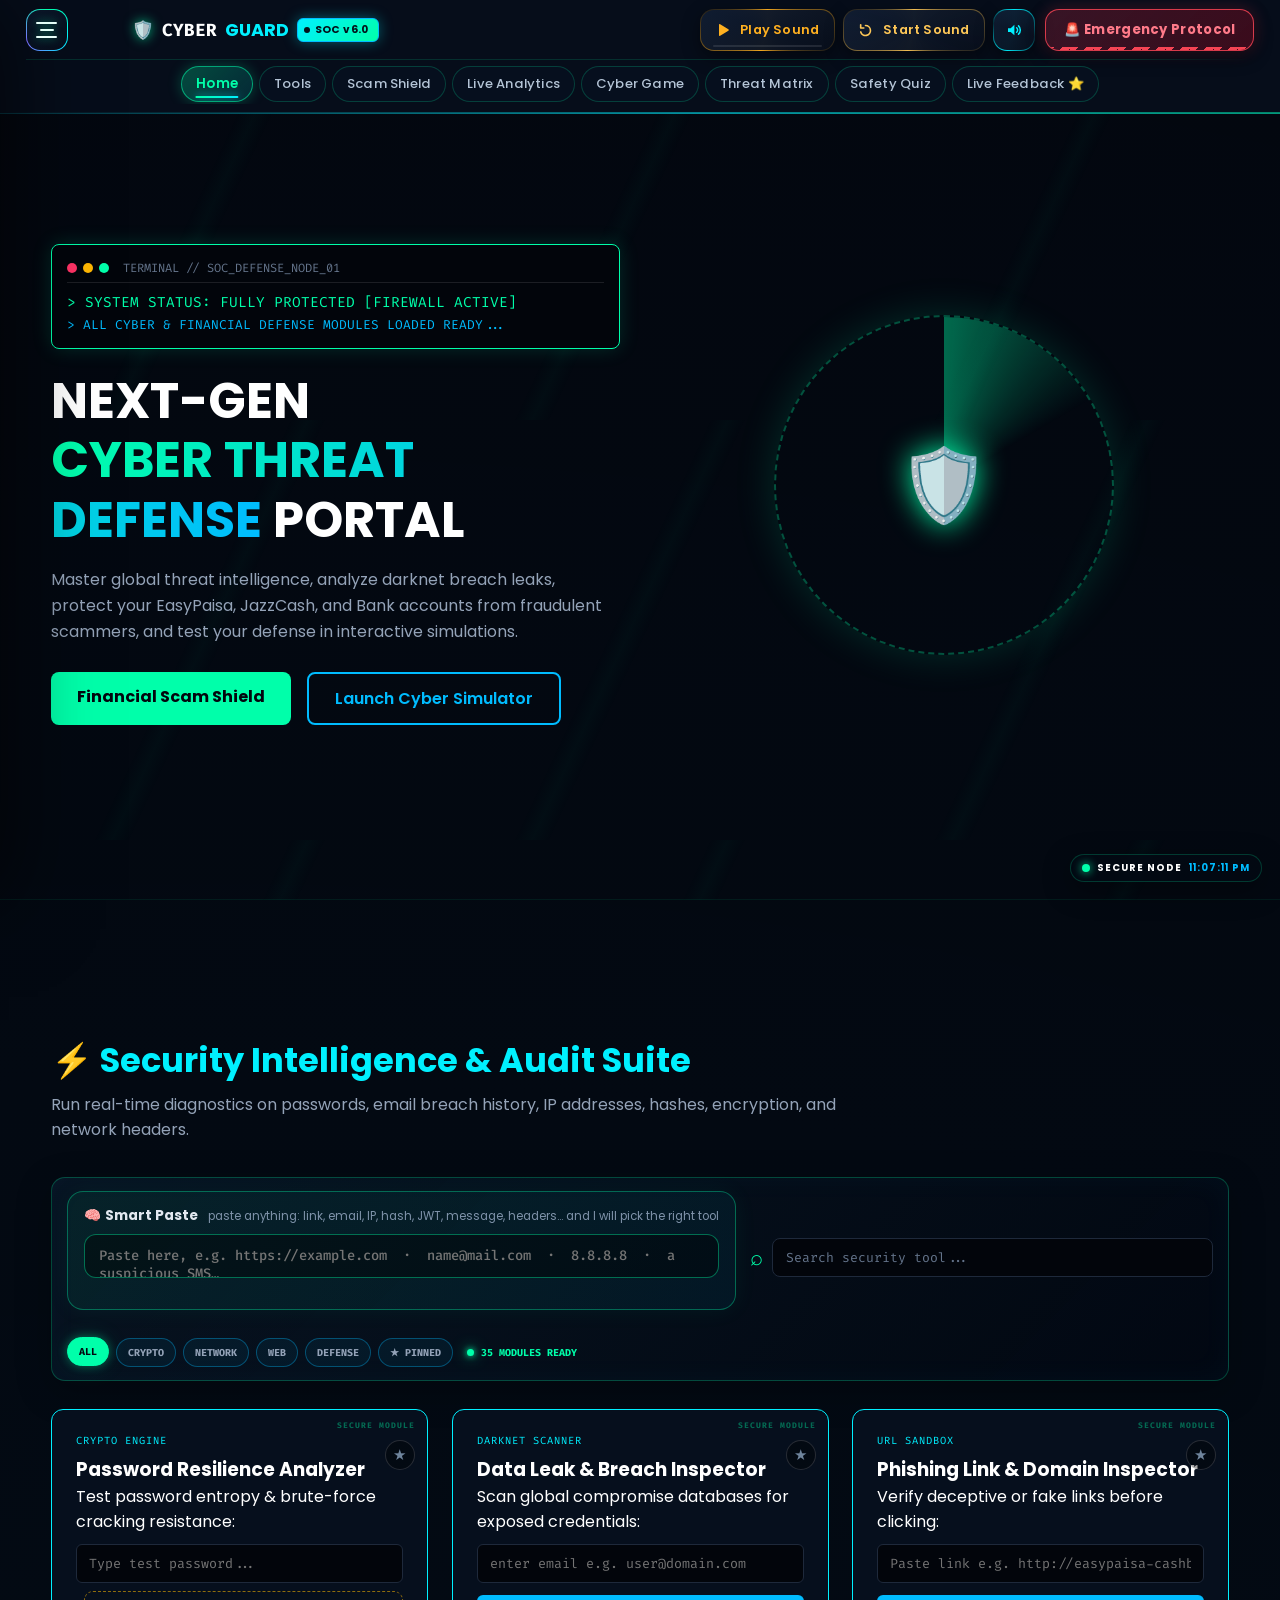
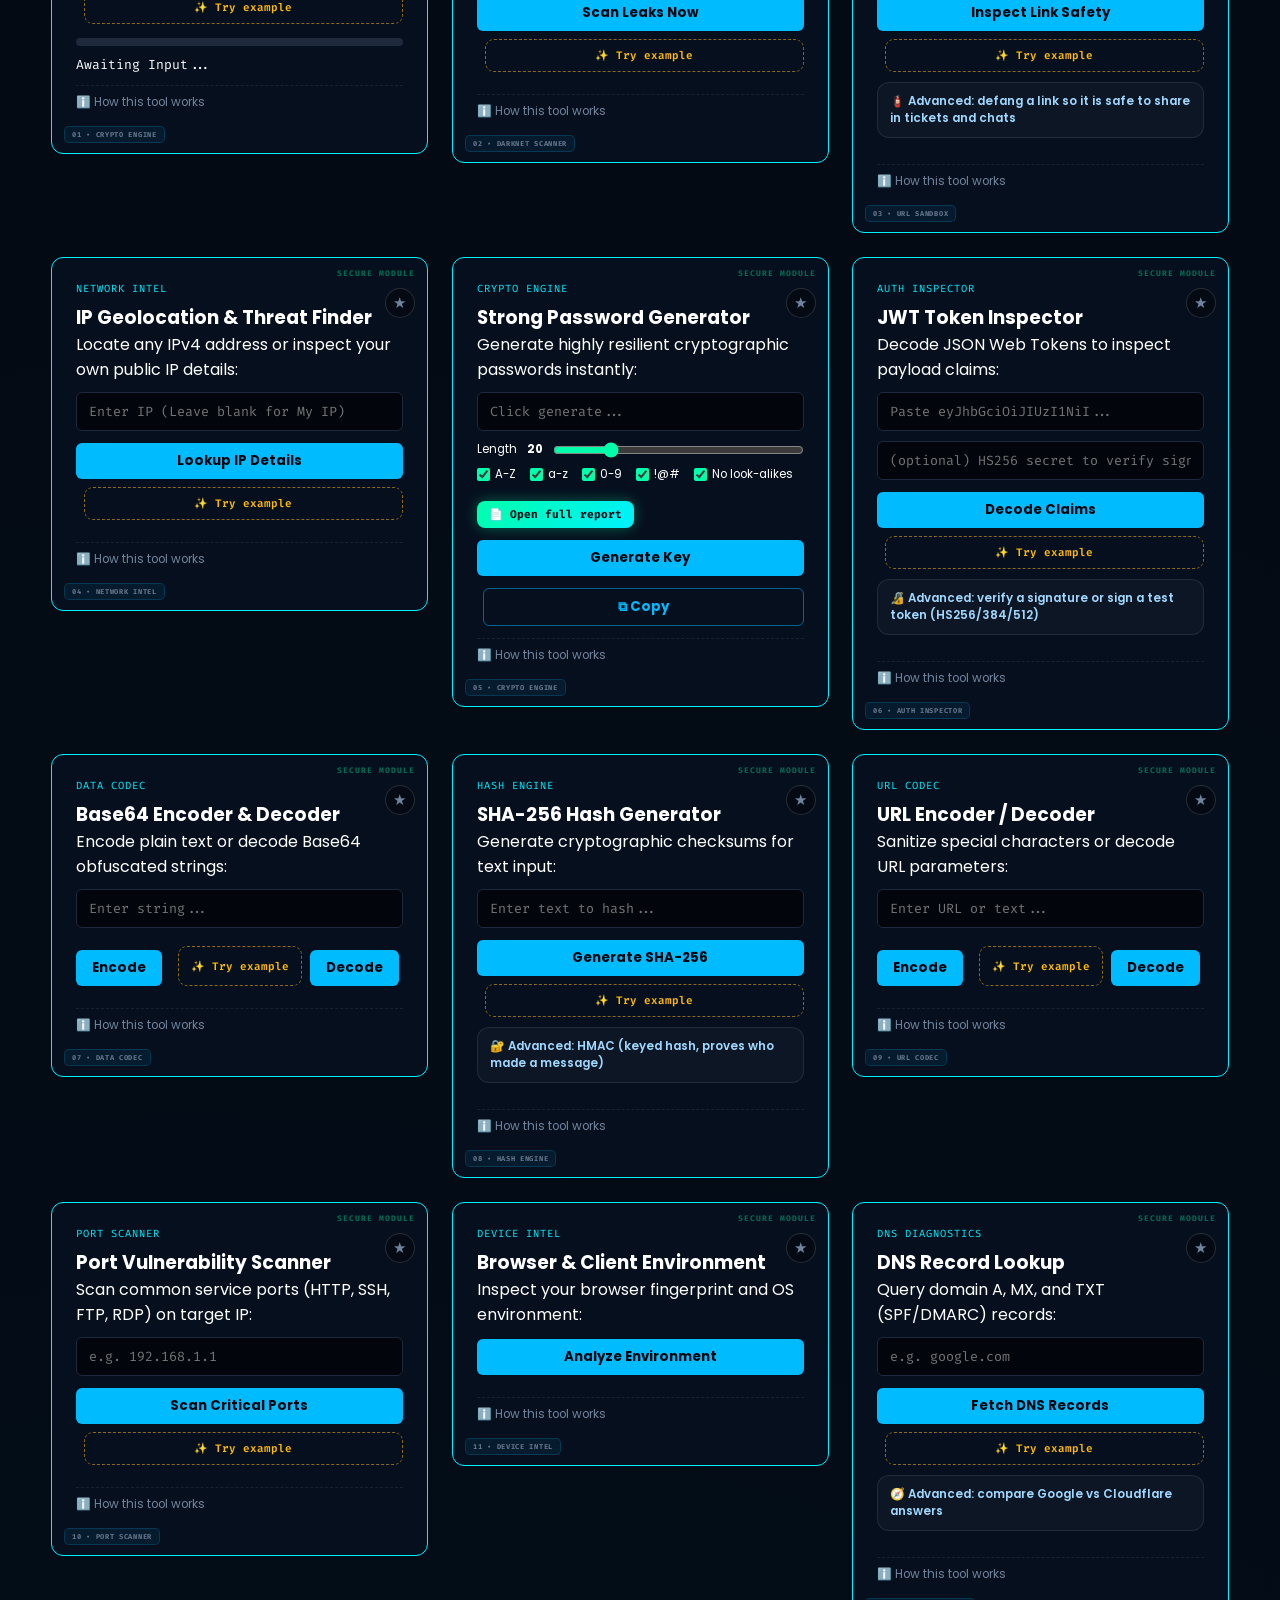
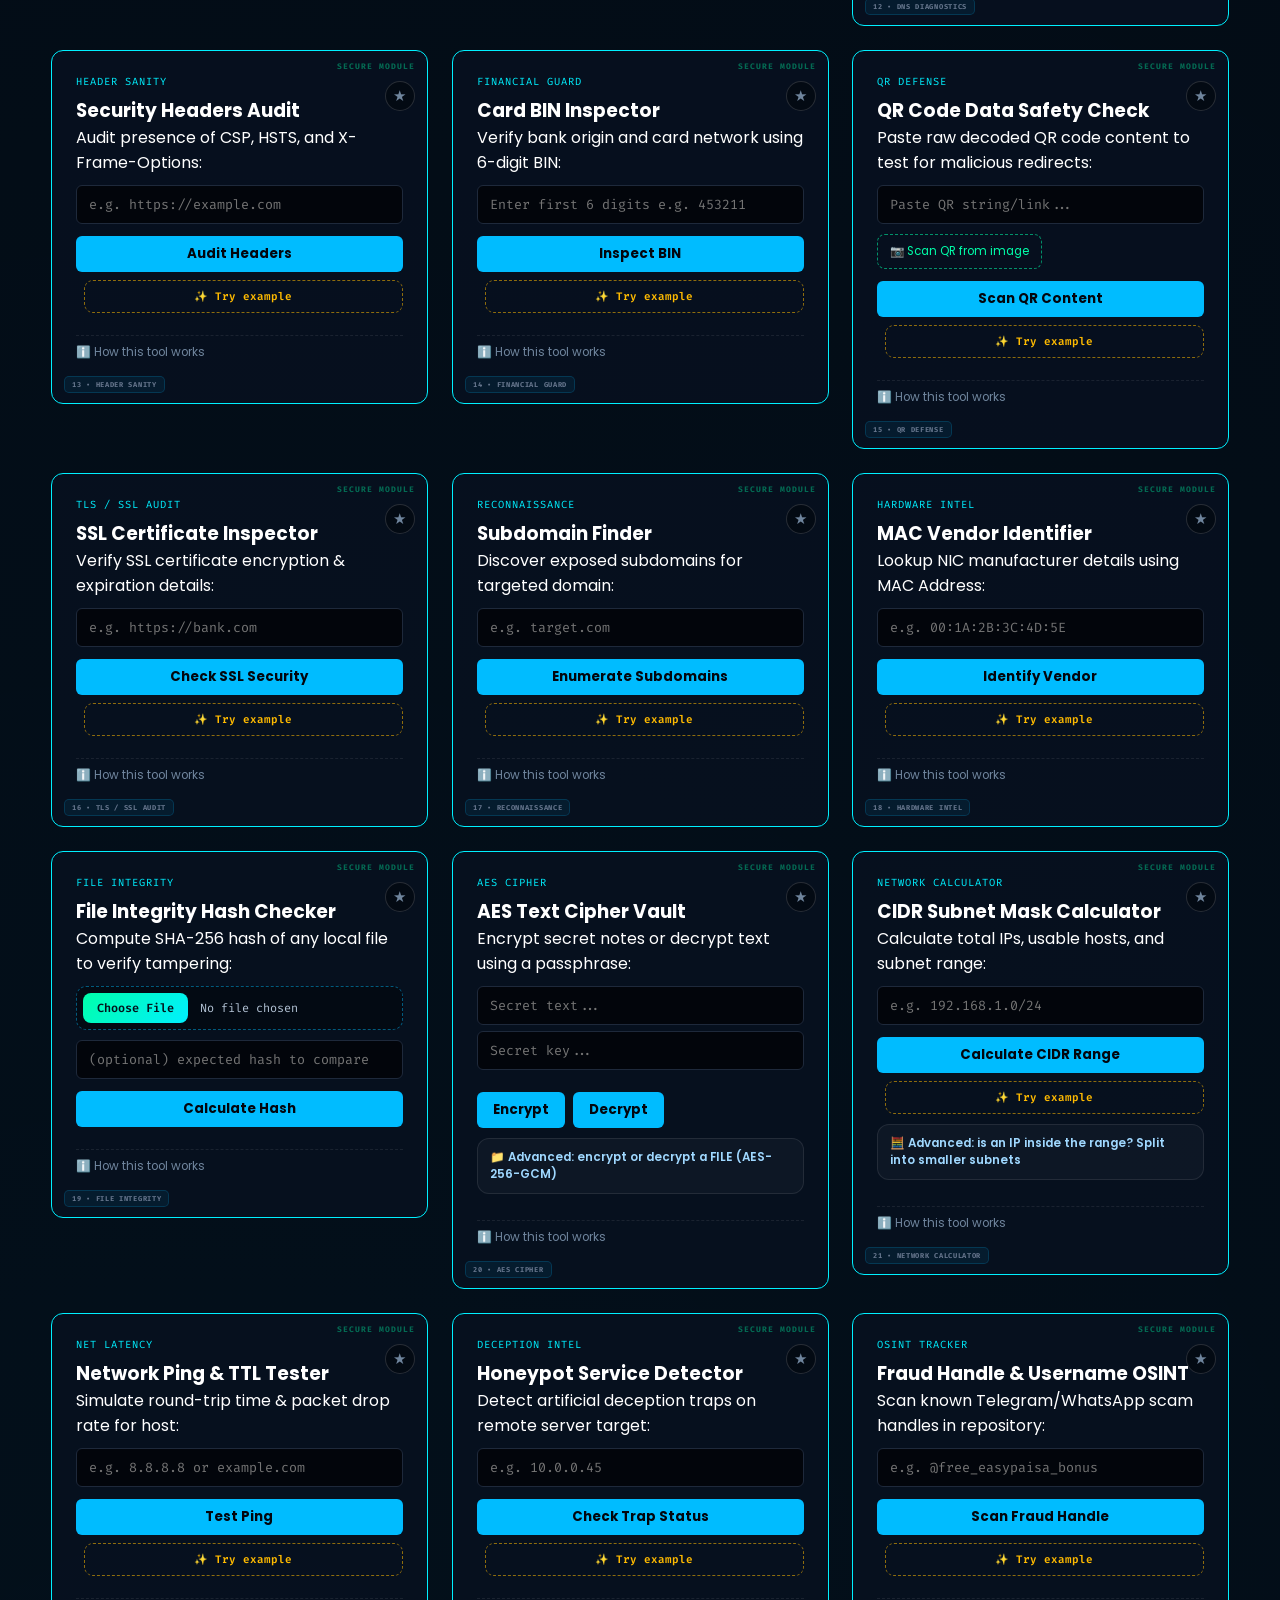
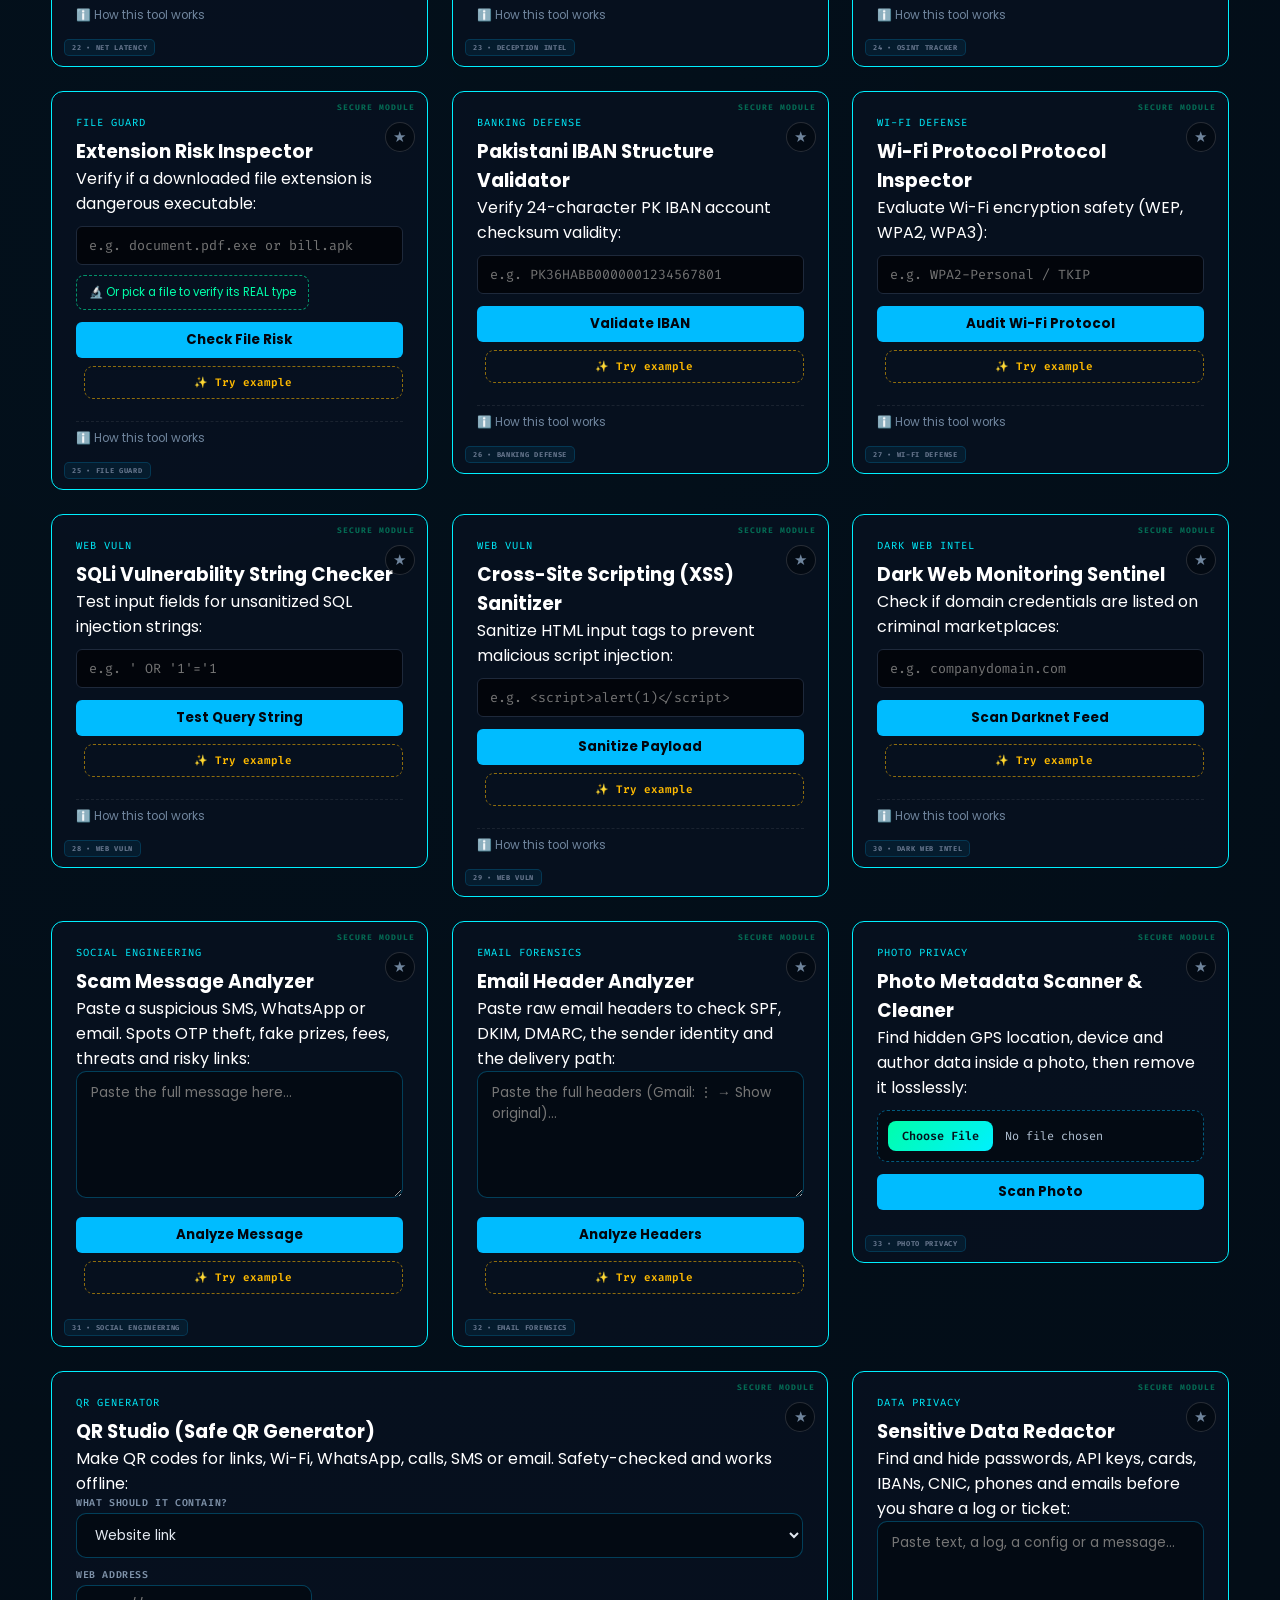
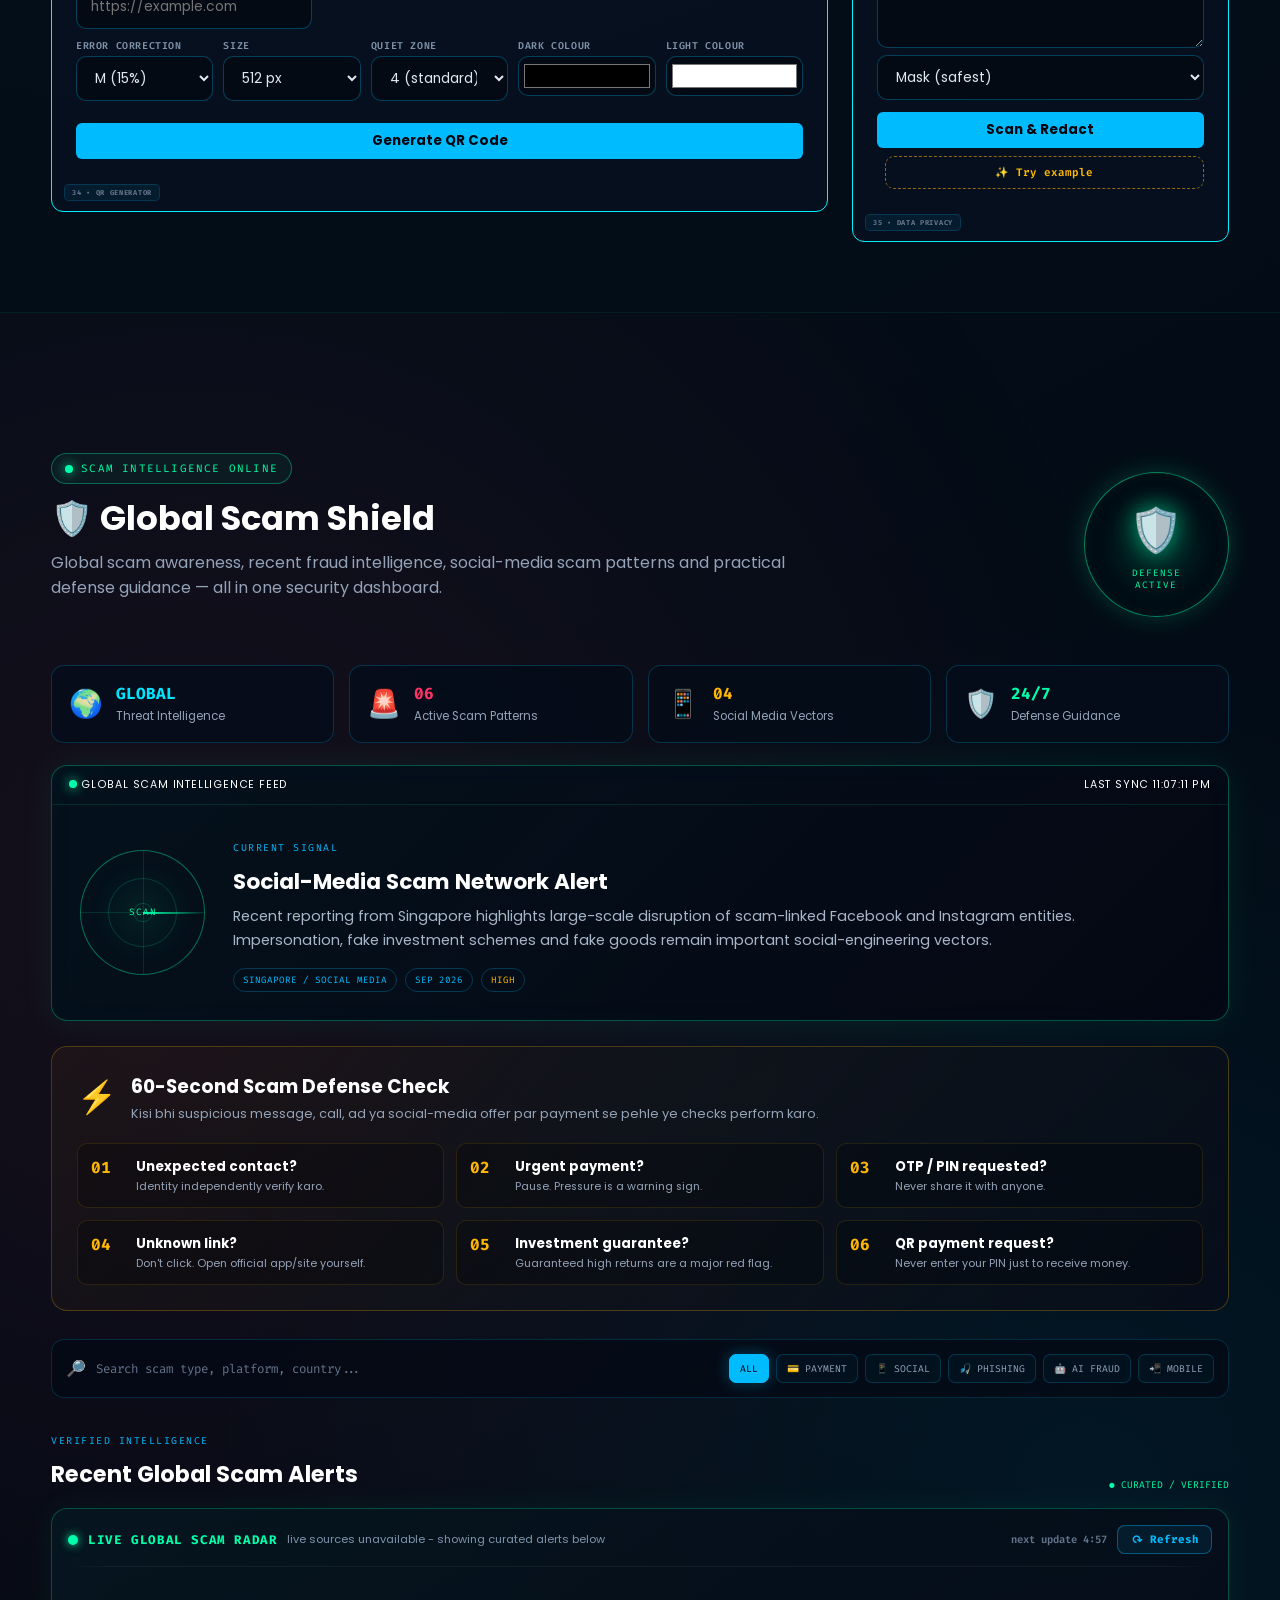
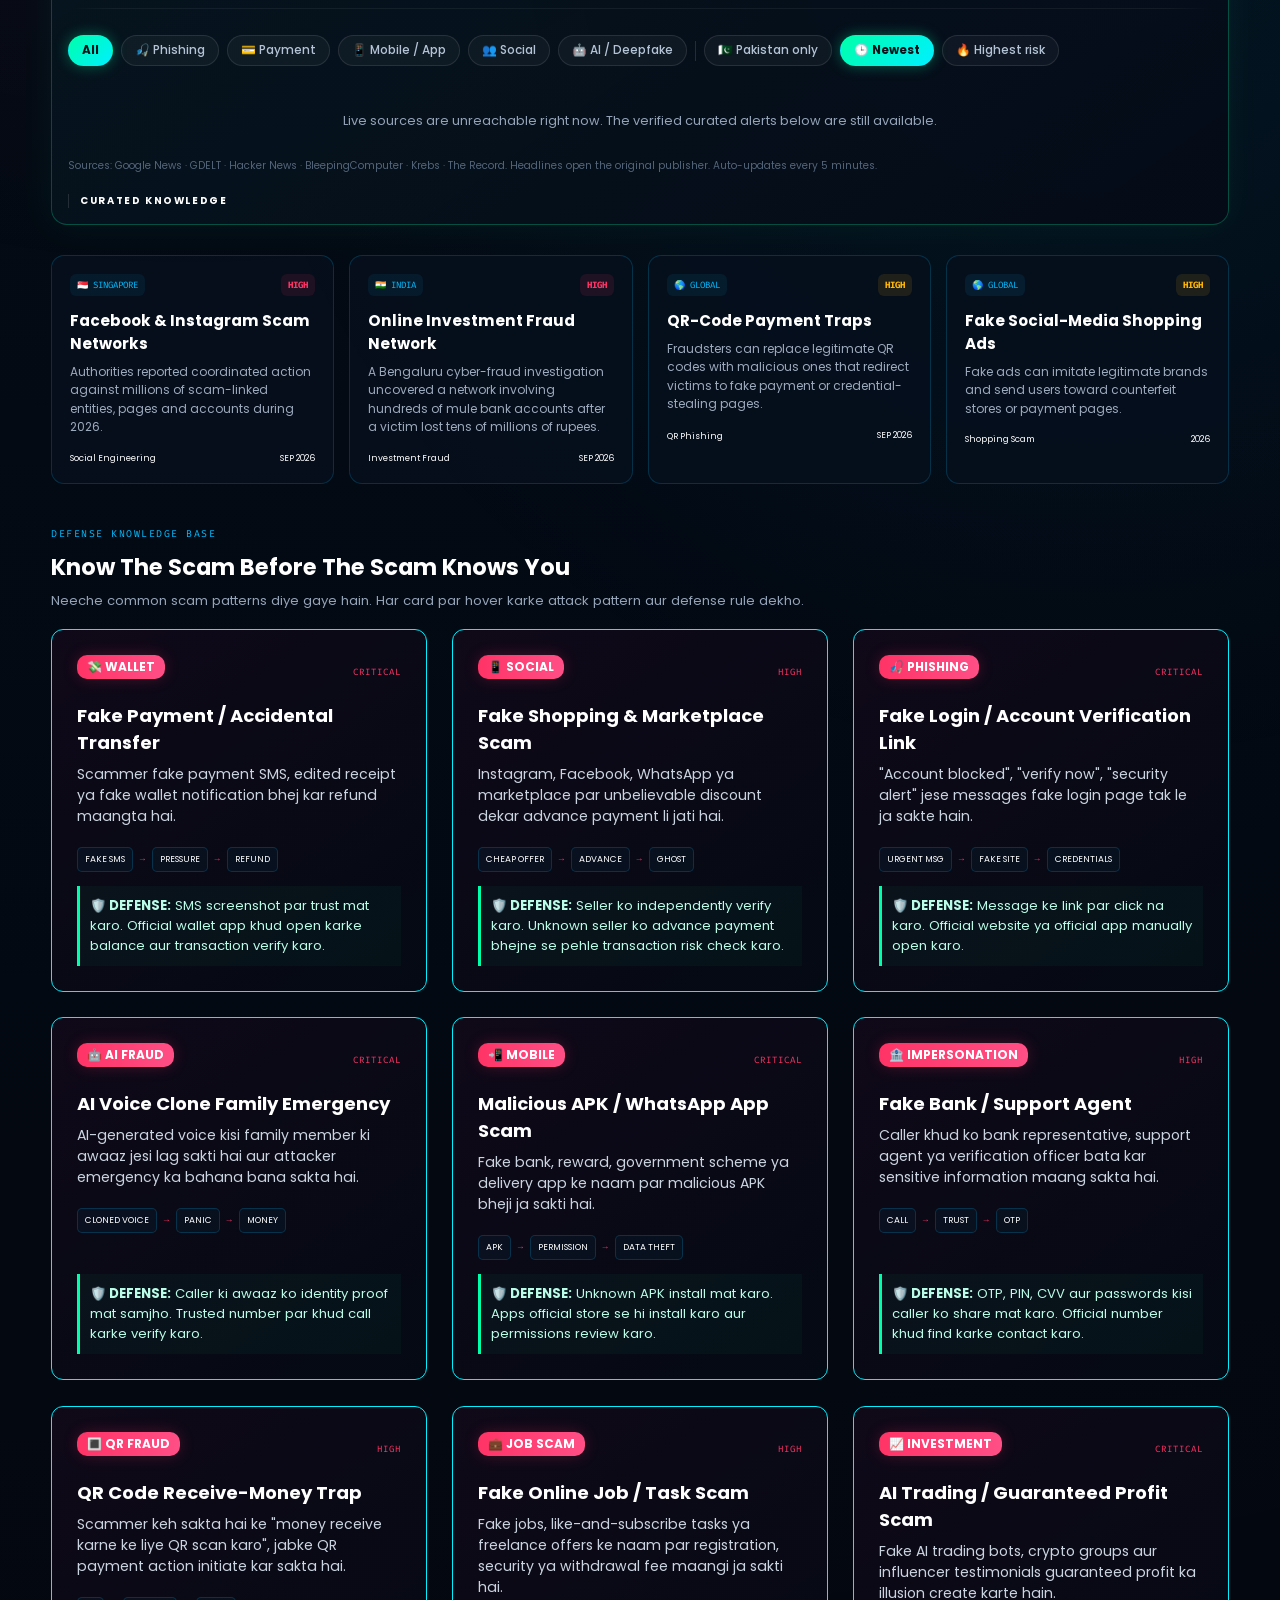
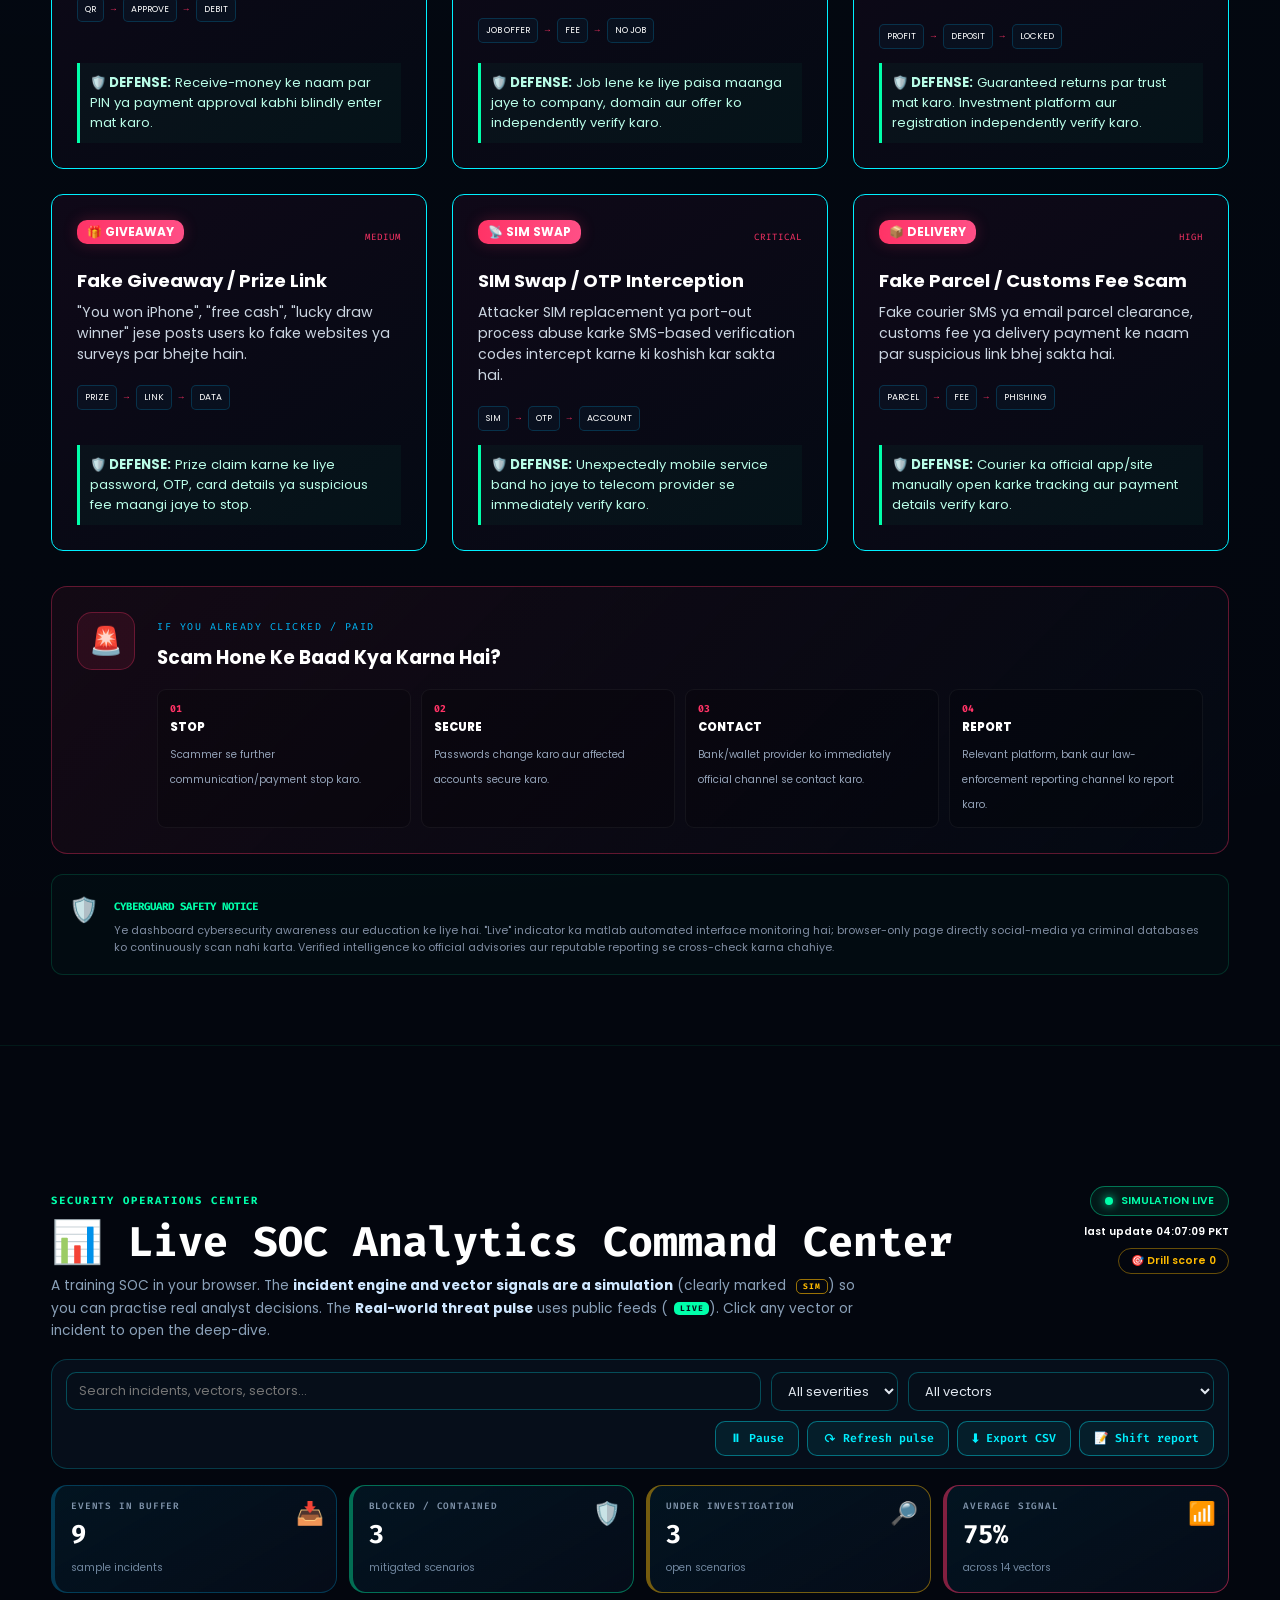
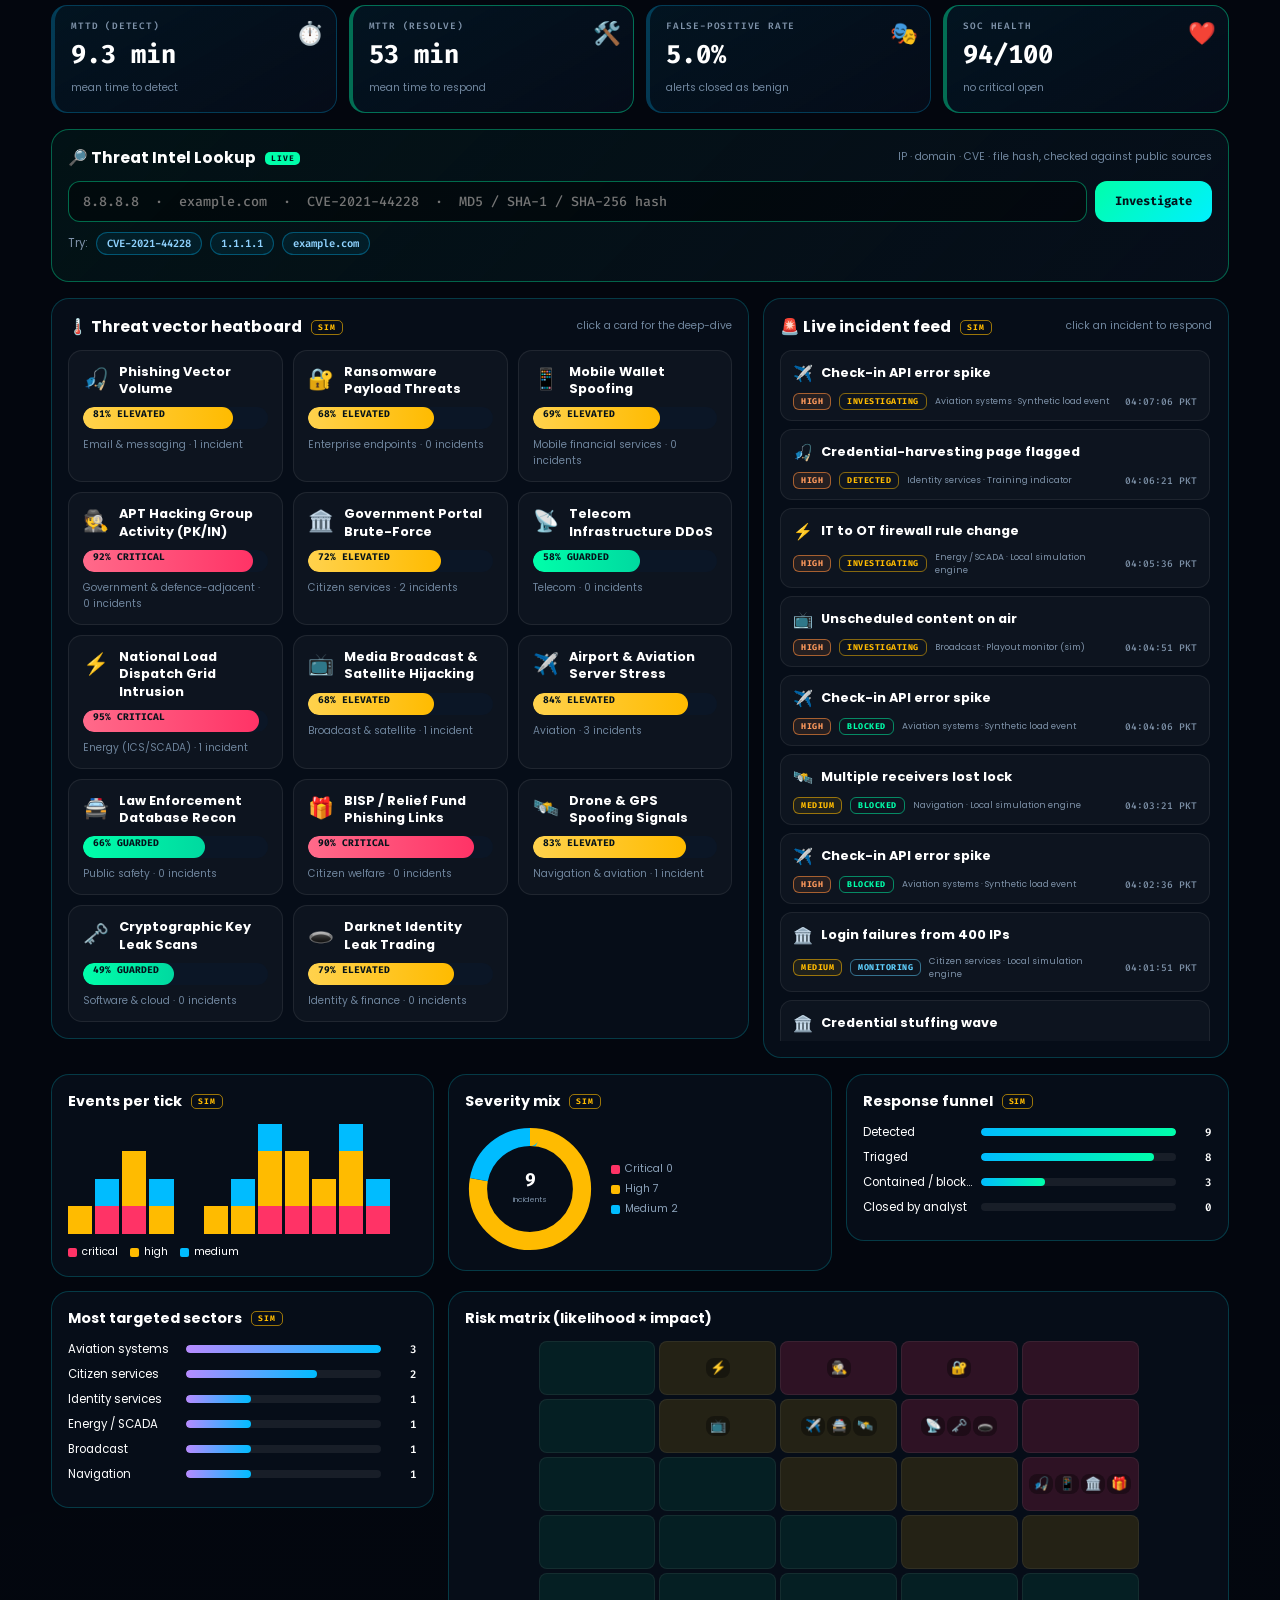
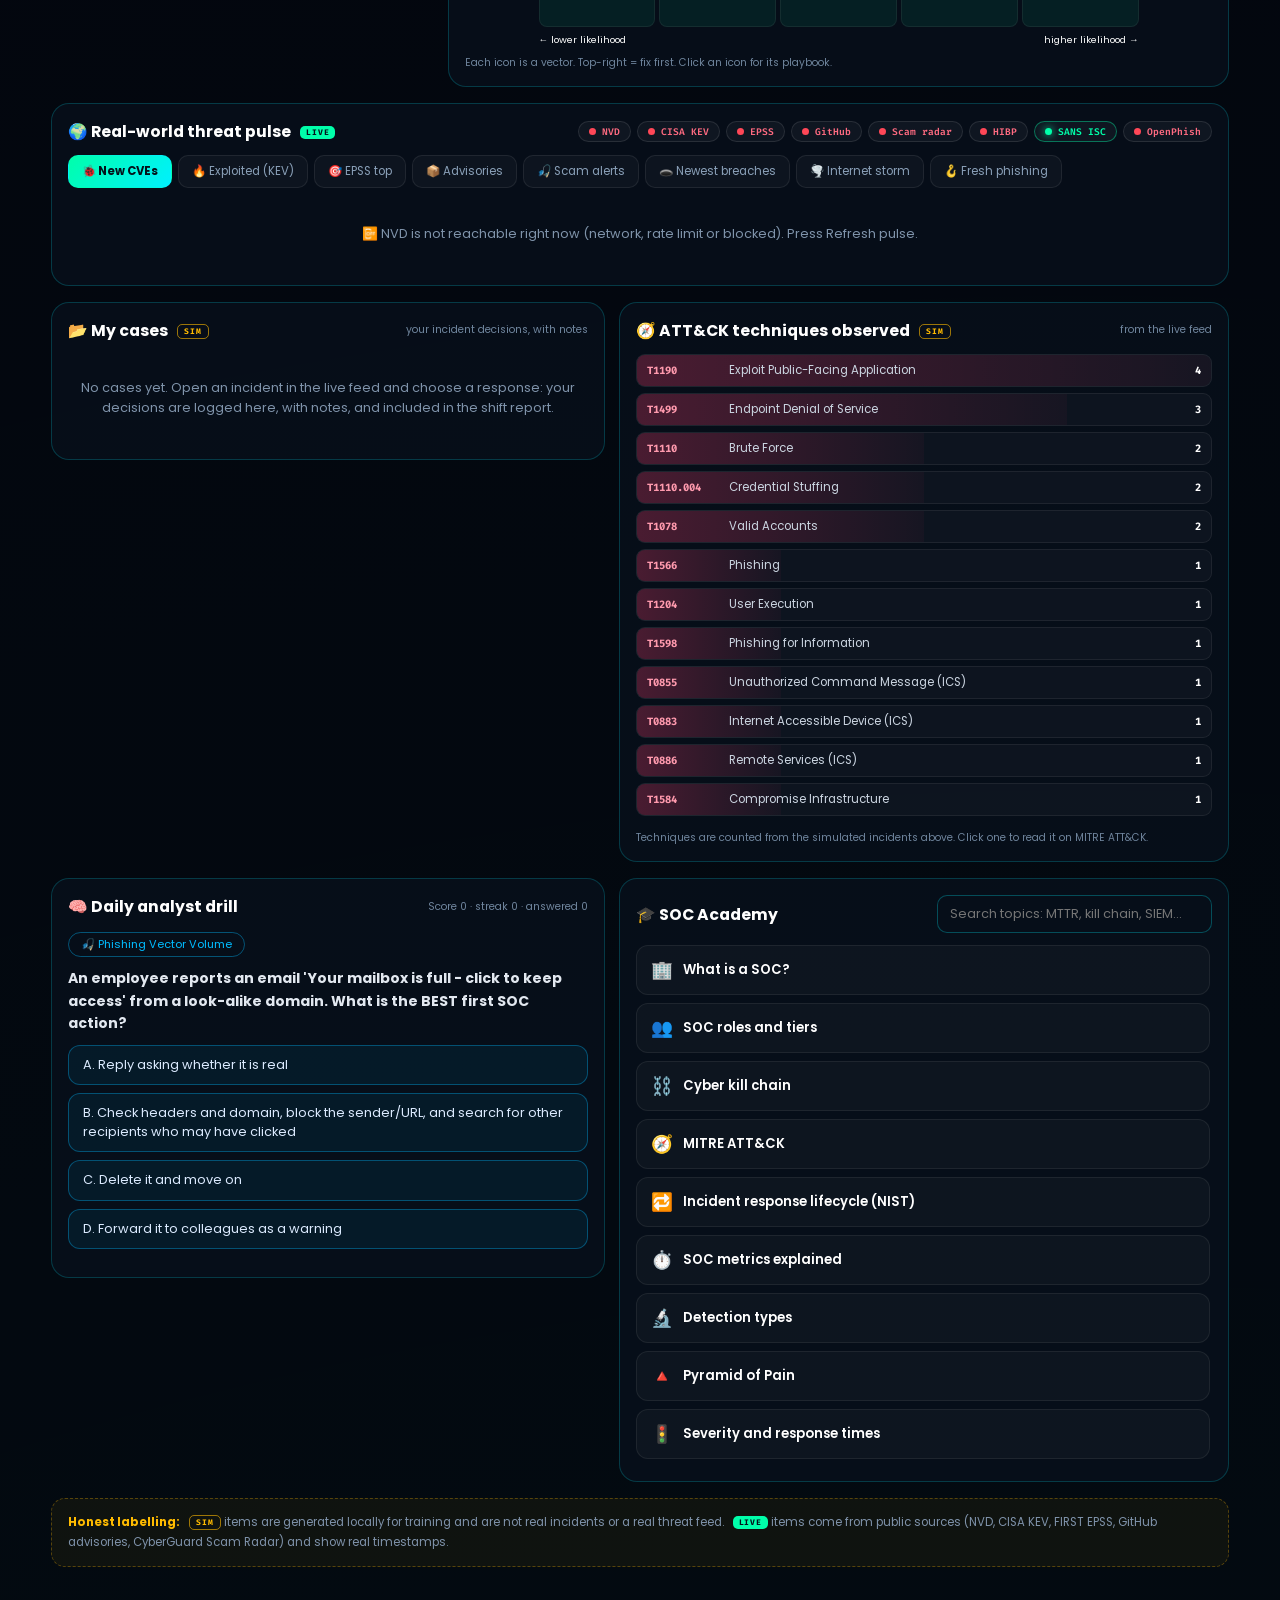
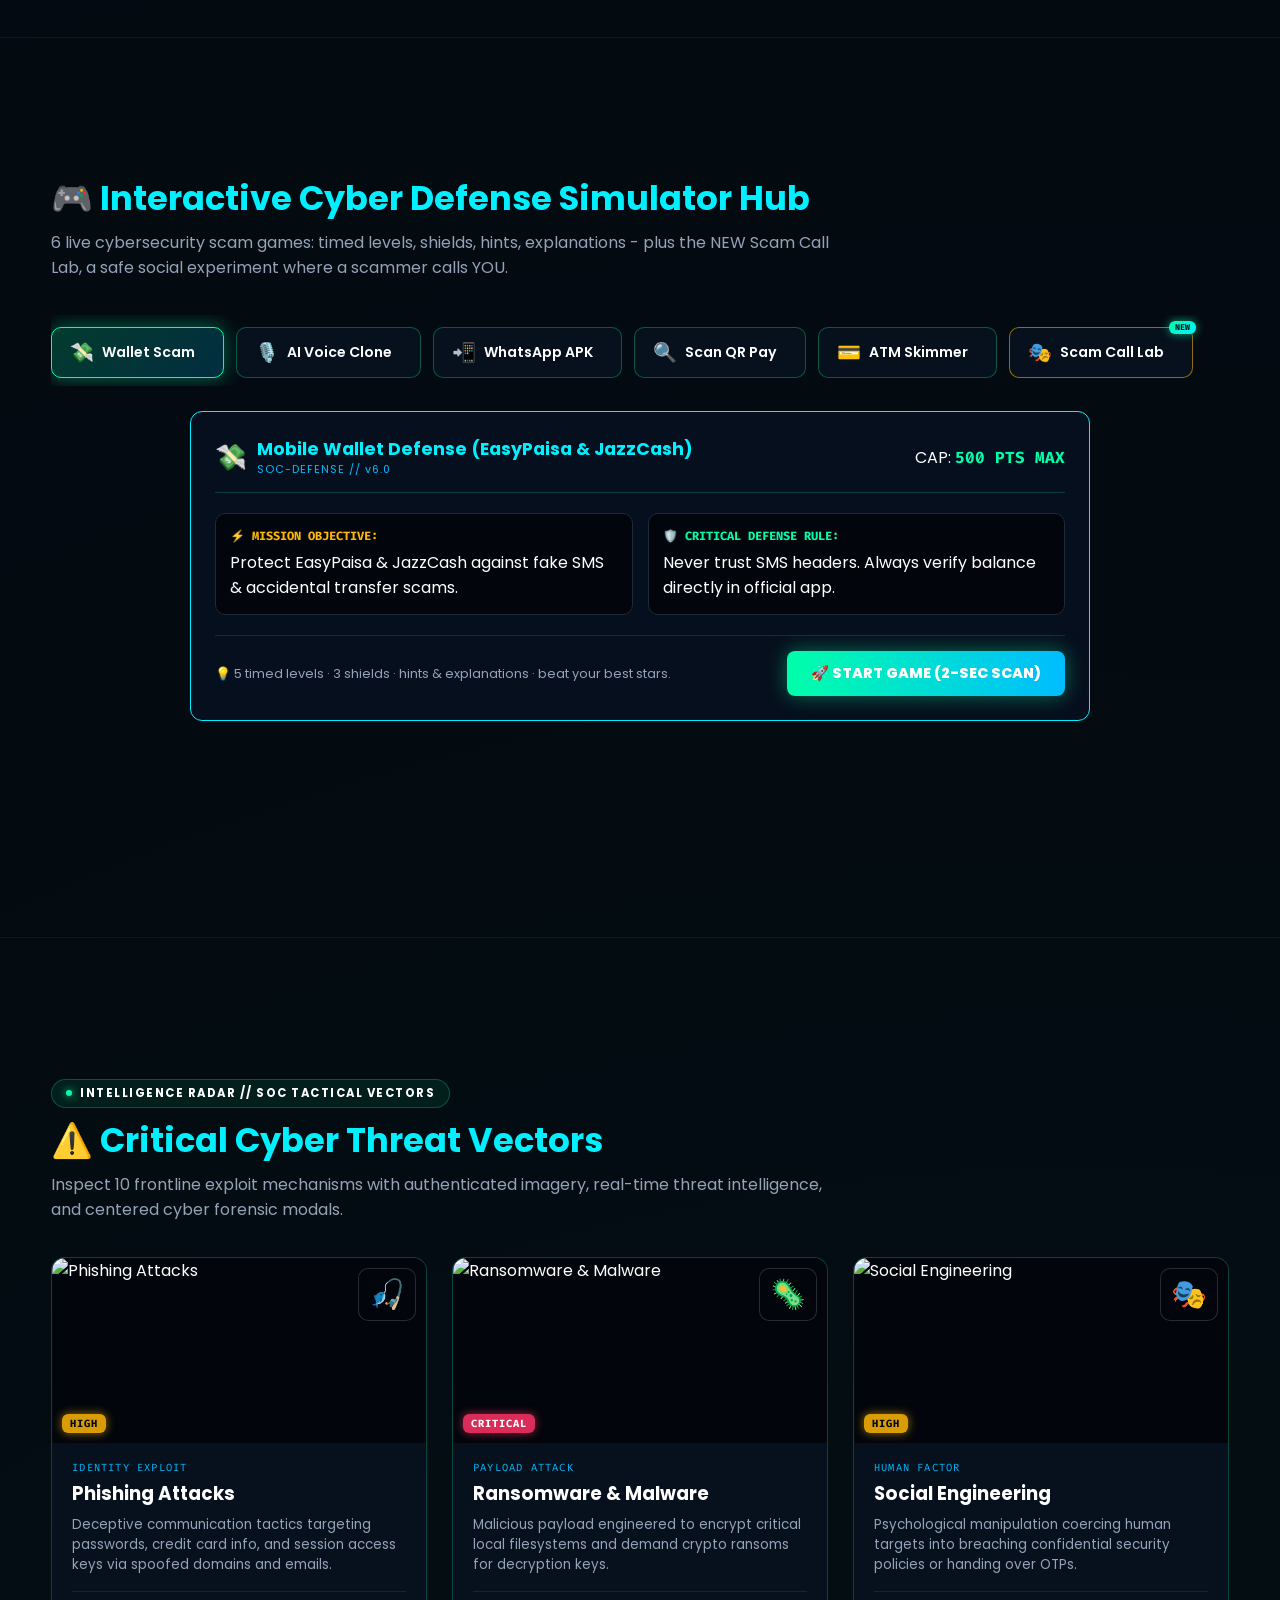
==== commit 66cb115d: "Add files via upload" ====
--- a/index.html
+++ b/index.html
@@ -3,7 +3,24 @@
 <head>
     <meta charset="UTF-8">
     <meta name="viewport" content="width=device-width, initial-scale=1.0">
-    <title>CYBER-GUARD // Global Threat Intelligence & Defense Portal</title>
+    <title>CYBER-GUARD // Global Threat Intelligence &amp; Defense Portal</title>
+    <meta name="description" content="Cyber-Guard is a cybersecurity and cyber-crime defense portal featuring scam shields, interactive cyber simulations, threat intelligence, and live awareness tools.">
+    <meta name="keywords" content="Cyber-Guard, cybersecurity portal, scam shield, cyber threat defense, phishing awareness, online safety">
+    <meta name="author" content="Hafiz Abdul Moiz">
+    <meta name="robots" content="index, follow">
+    <link rel="canonical" href="https://hafiz-abdul-moiz.github.io/Cyber-Guard/">
+
+    <!-- Open Graph / Site Identity -->
+    <meta property="og:type" content="website">
+    <meta property="og:site_name" content="CYBER-GUARD">
+    <meta property="og:title" content="CYBER-GUARD // Global Threat Intelligence &amp; Defense Portal">
+    <meta property="og:description" content="Explore scam protection tools, interactive simulations, threat intelligence, and cybersecurity awareness on Cyber-Guard.">
+    <meta property="og:url" content="https://hafiz-abdul-moiz.github.io/Cyber-Guard/">
+    <meta property="og:image" content="https://hafiz-abdul-moiz.github.io/Cyber-Guard/sqli.jpg">
+
+    <!-- Clean Shield Favicon (replace with logo.png if you upload a square logo image) -->
+    <link rel="icon" type="image/svg+xml" href="data:image/svg+xml,%3Csvg xmlns='http://www.w3.org/2000/svg' viewBox='0 0 64 64'%3E%3Crect width='64' height='64' rx='14' fill='%23070b14'/%3E%3Cpath d='M32 10L50 17v15c0 12.2-7.7 21.7-18 25-10.3-3.3-18-12.8-18-25V17l18-7z' fill='none' stroke='%2300e5ff' stroke-width='4'/%3E%3Ccircle cx='32' cy='32' r='6' fill='%2300e5ff'/%3E%3C/svg%3E">
+
     <!-- CYBERGUARD: early device-tier (low / medium / high) so slow phones never flash heavy animations -->
     <script>
     (function(){try{var d=document.documentElement,q=new URLSearchParams(location.search).get("perf"),t=q||localStorage.getItem("cg_perf"),n=navigator,c=n.connection||{},m=n.deviceMemory,k=n.hardwareConcurrency||4,u=n.userAgent||"",ios=/iPhone|iPad|iPod/.test(u),mob=ios||/Android|Mobi/i.test(u),s;
@@ -11,7 +28,7 @@
     d.setAttribute("data-perf",t);}catch(e){document.documentElement.setAttribute("data-perf","medium");}})();
     </script>
     <link rel="stylesheet" href="style.css">
-    <link href="https://fonts.googleapis.com/css2?family=Fira+Code:wght@400;600;700&family=Poppins:wght@300;400;600;700&display=swap" rel="stylesheet">
+    <link href="https://fonts.googleapis.com/css2?family=Fira+Code:wght@400;600;700&amp;family=Poppins:wght@300;400;600;700&amp;display=swap" rel="stylesheet">
     <link rel="stylesheet" href="responsive.css">
 </head>
 <body class="cg-main" onload="window.name = 'cyber_portal_tab';">
